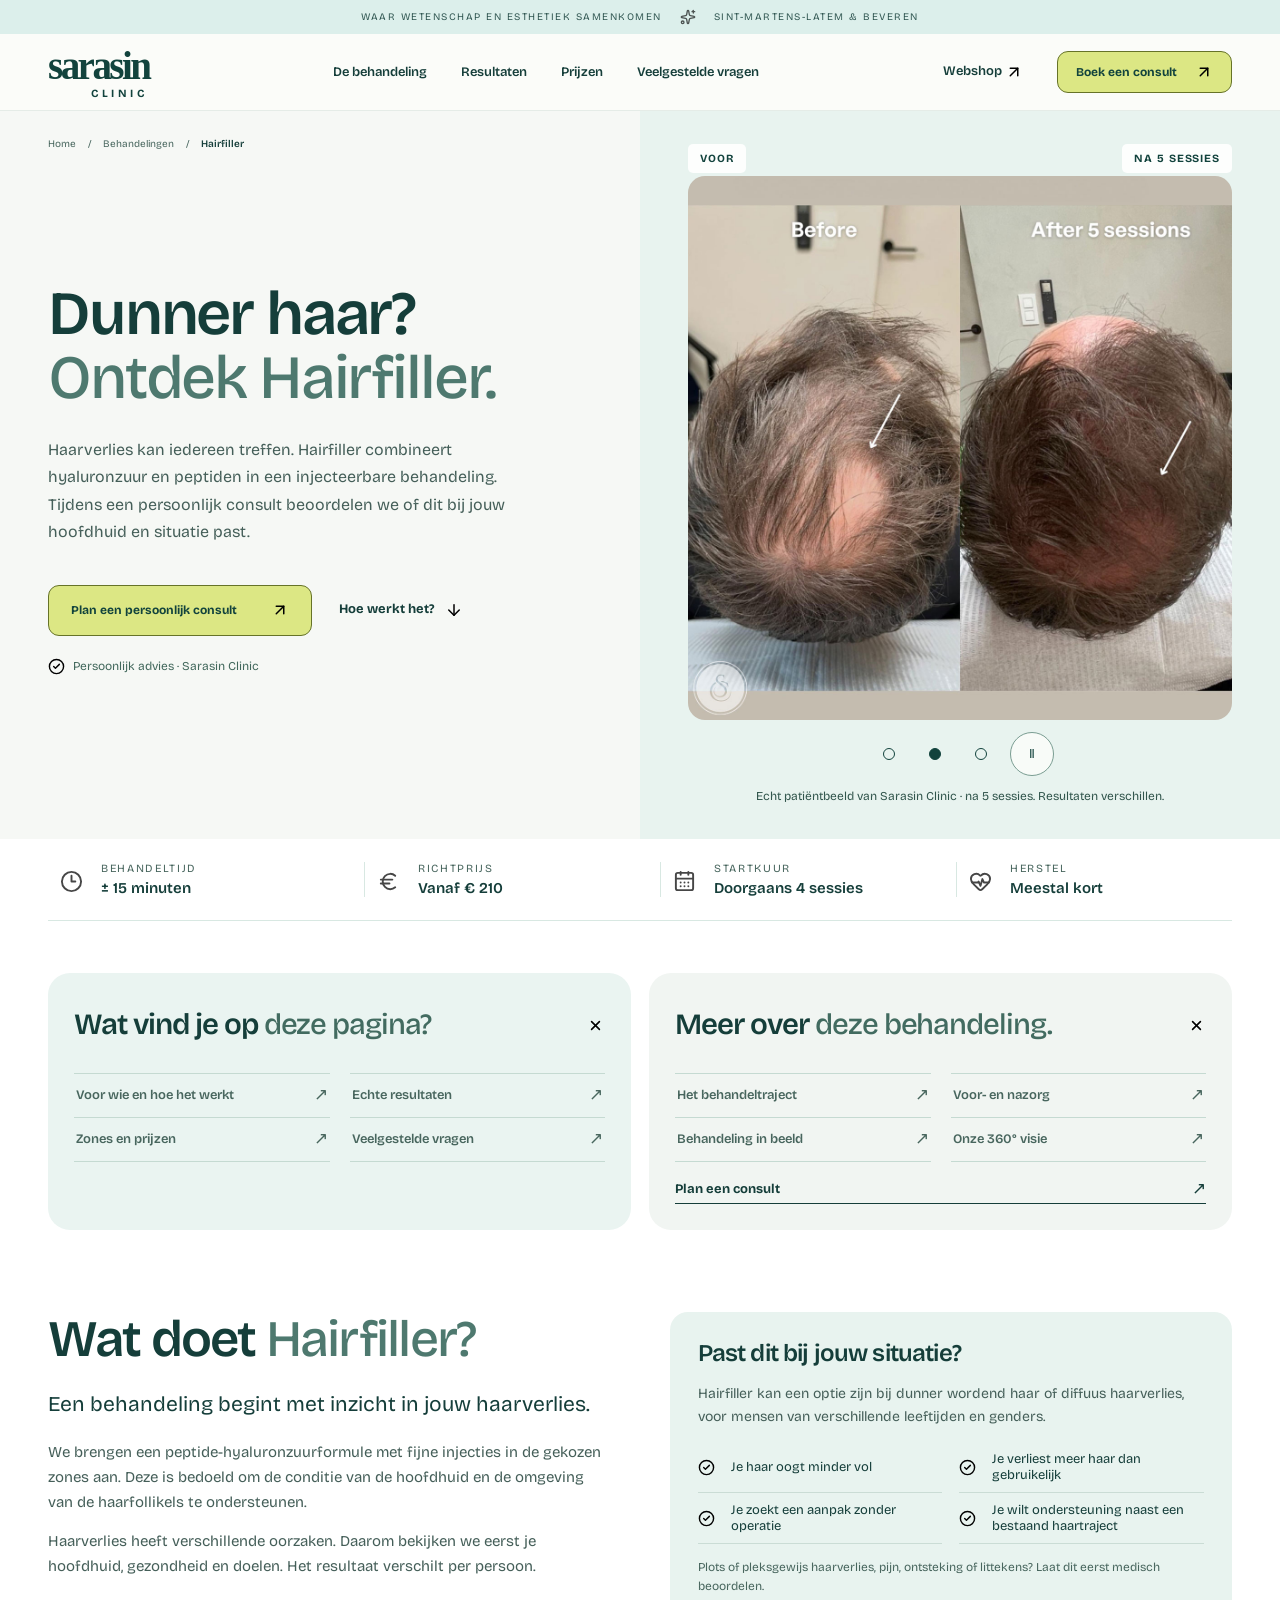
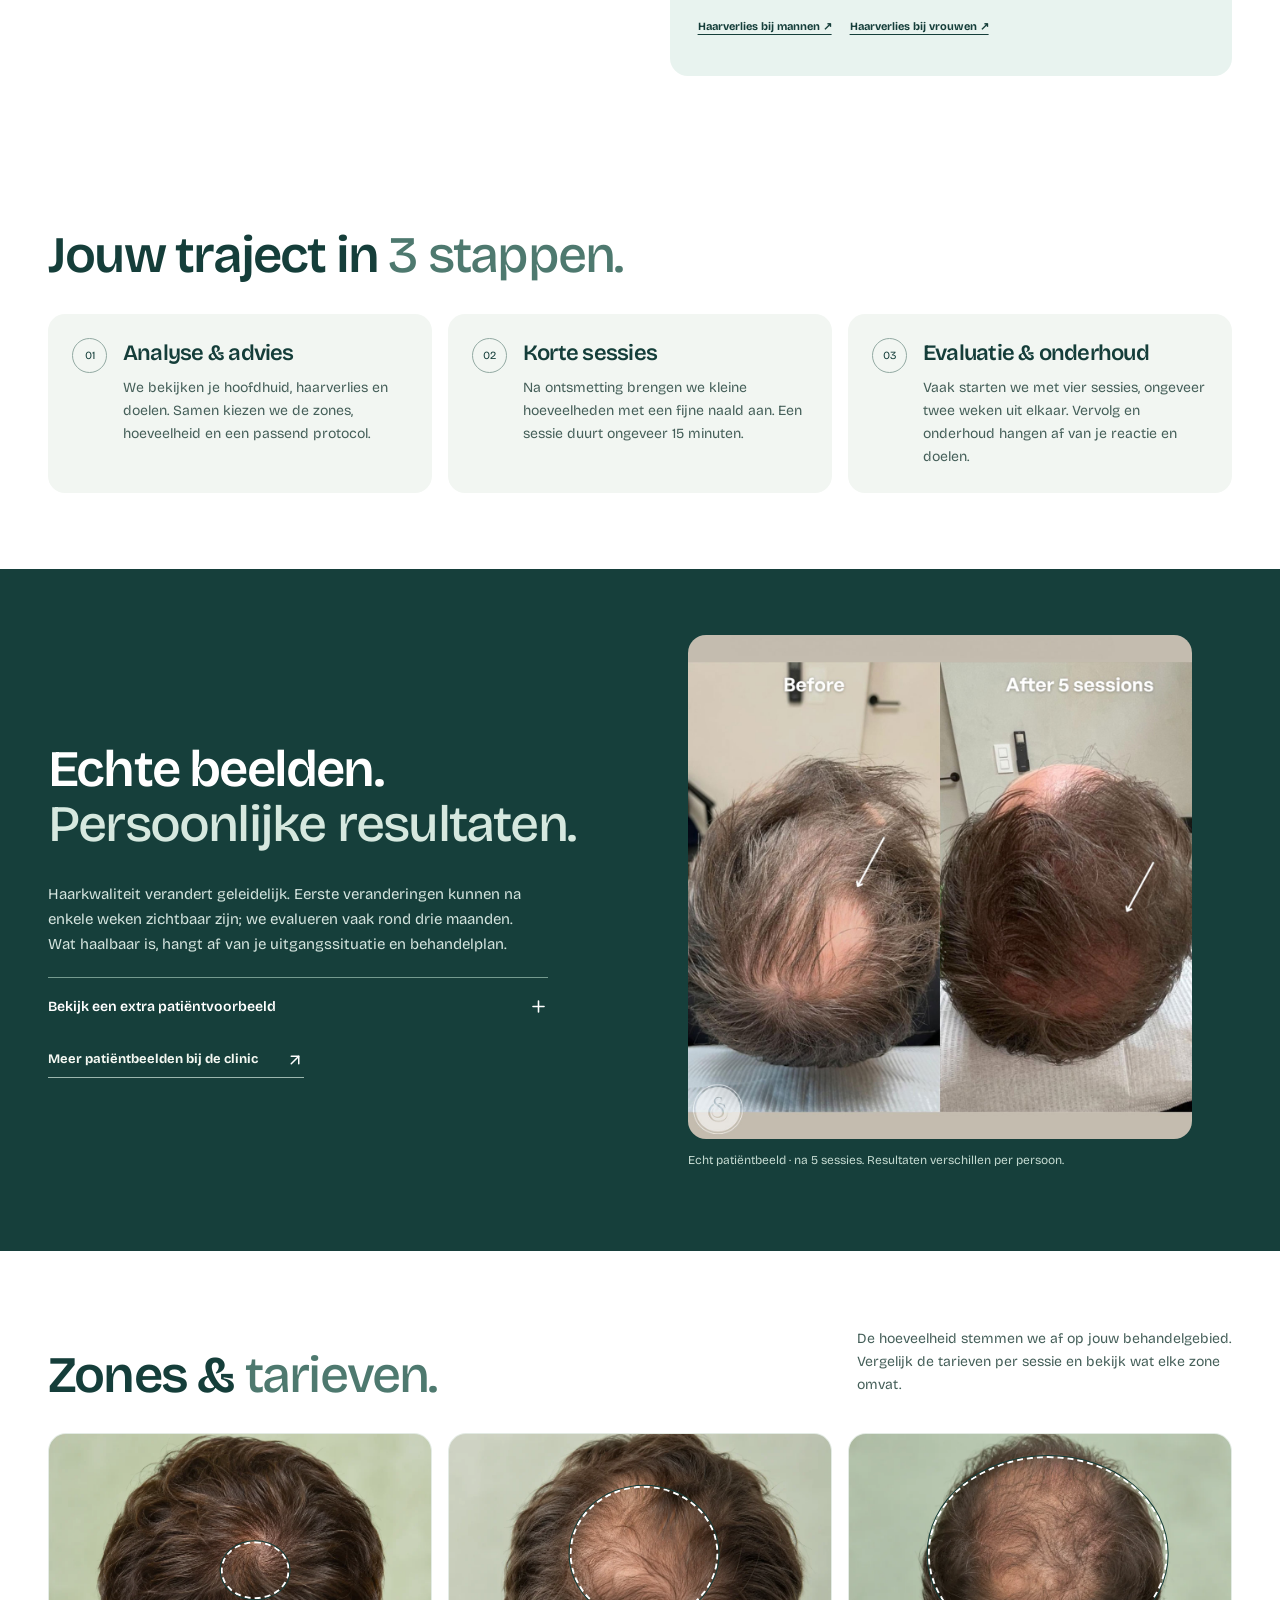
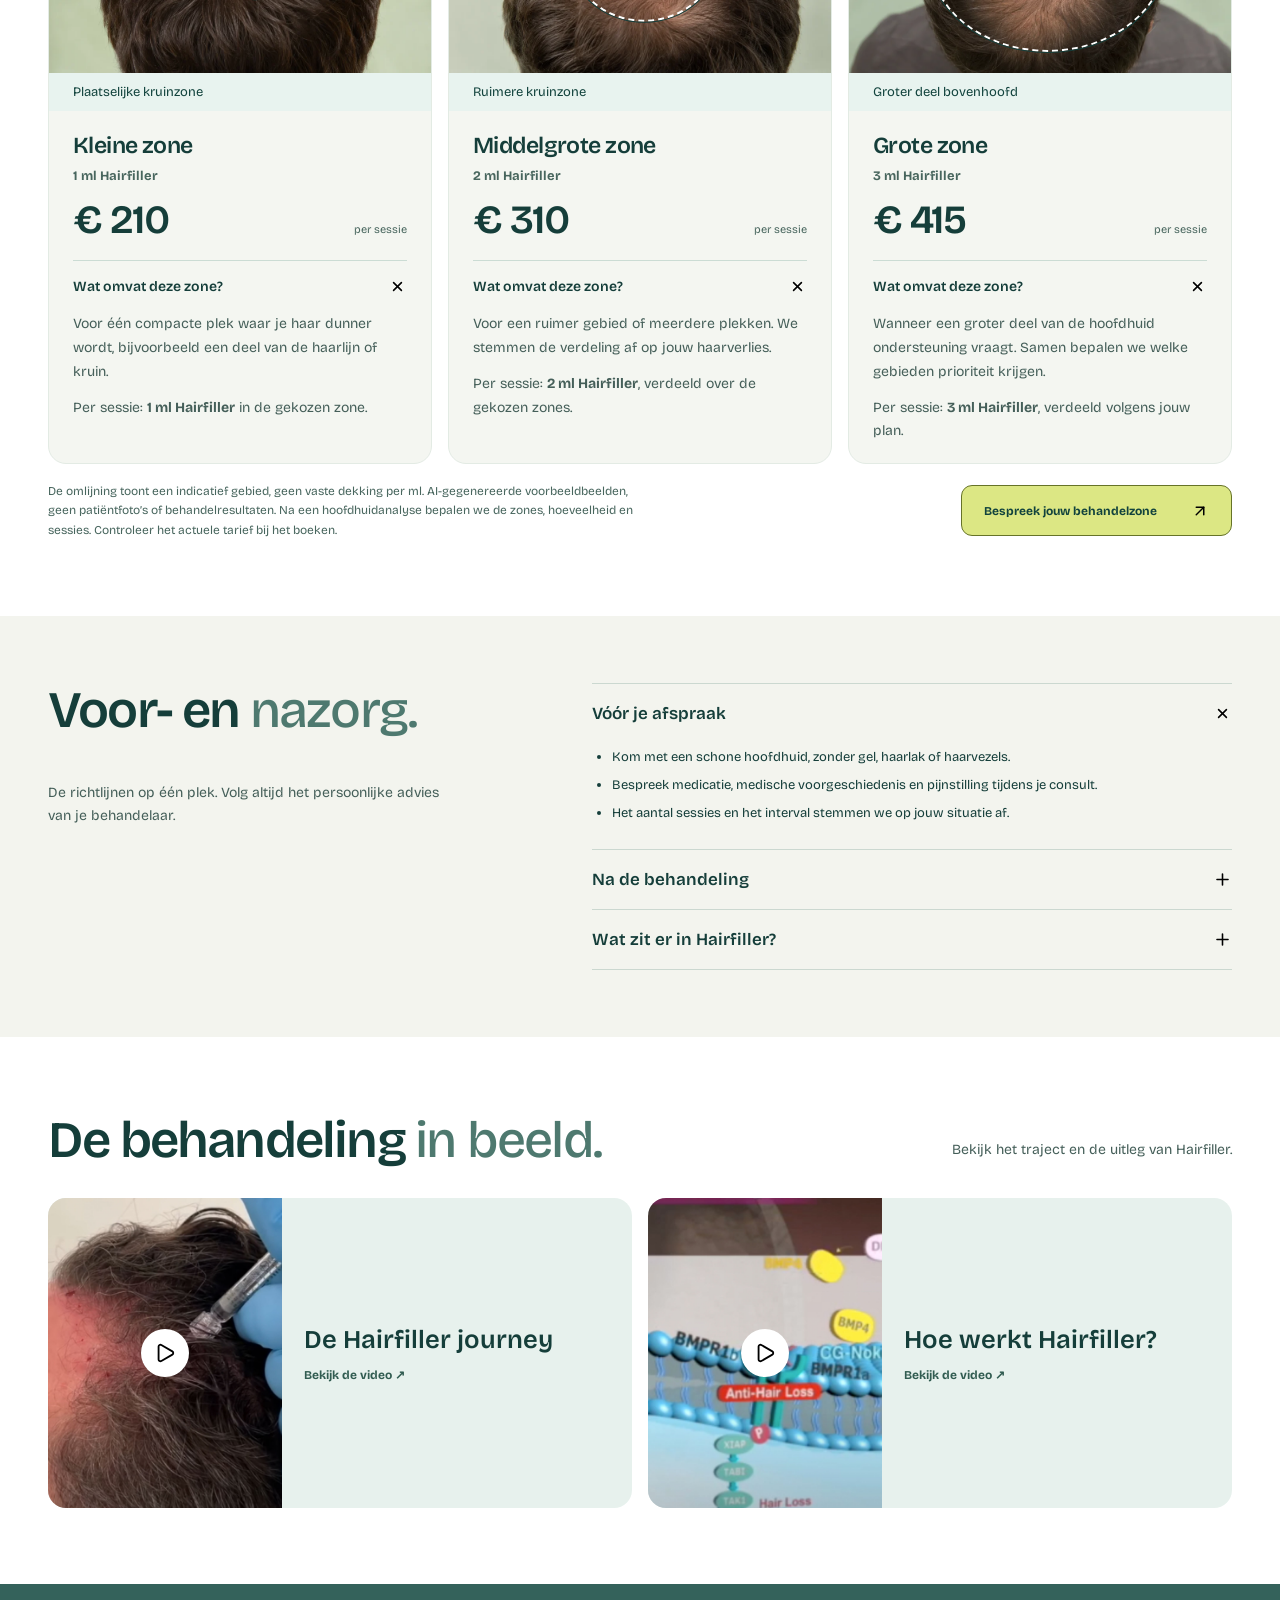
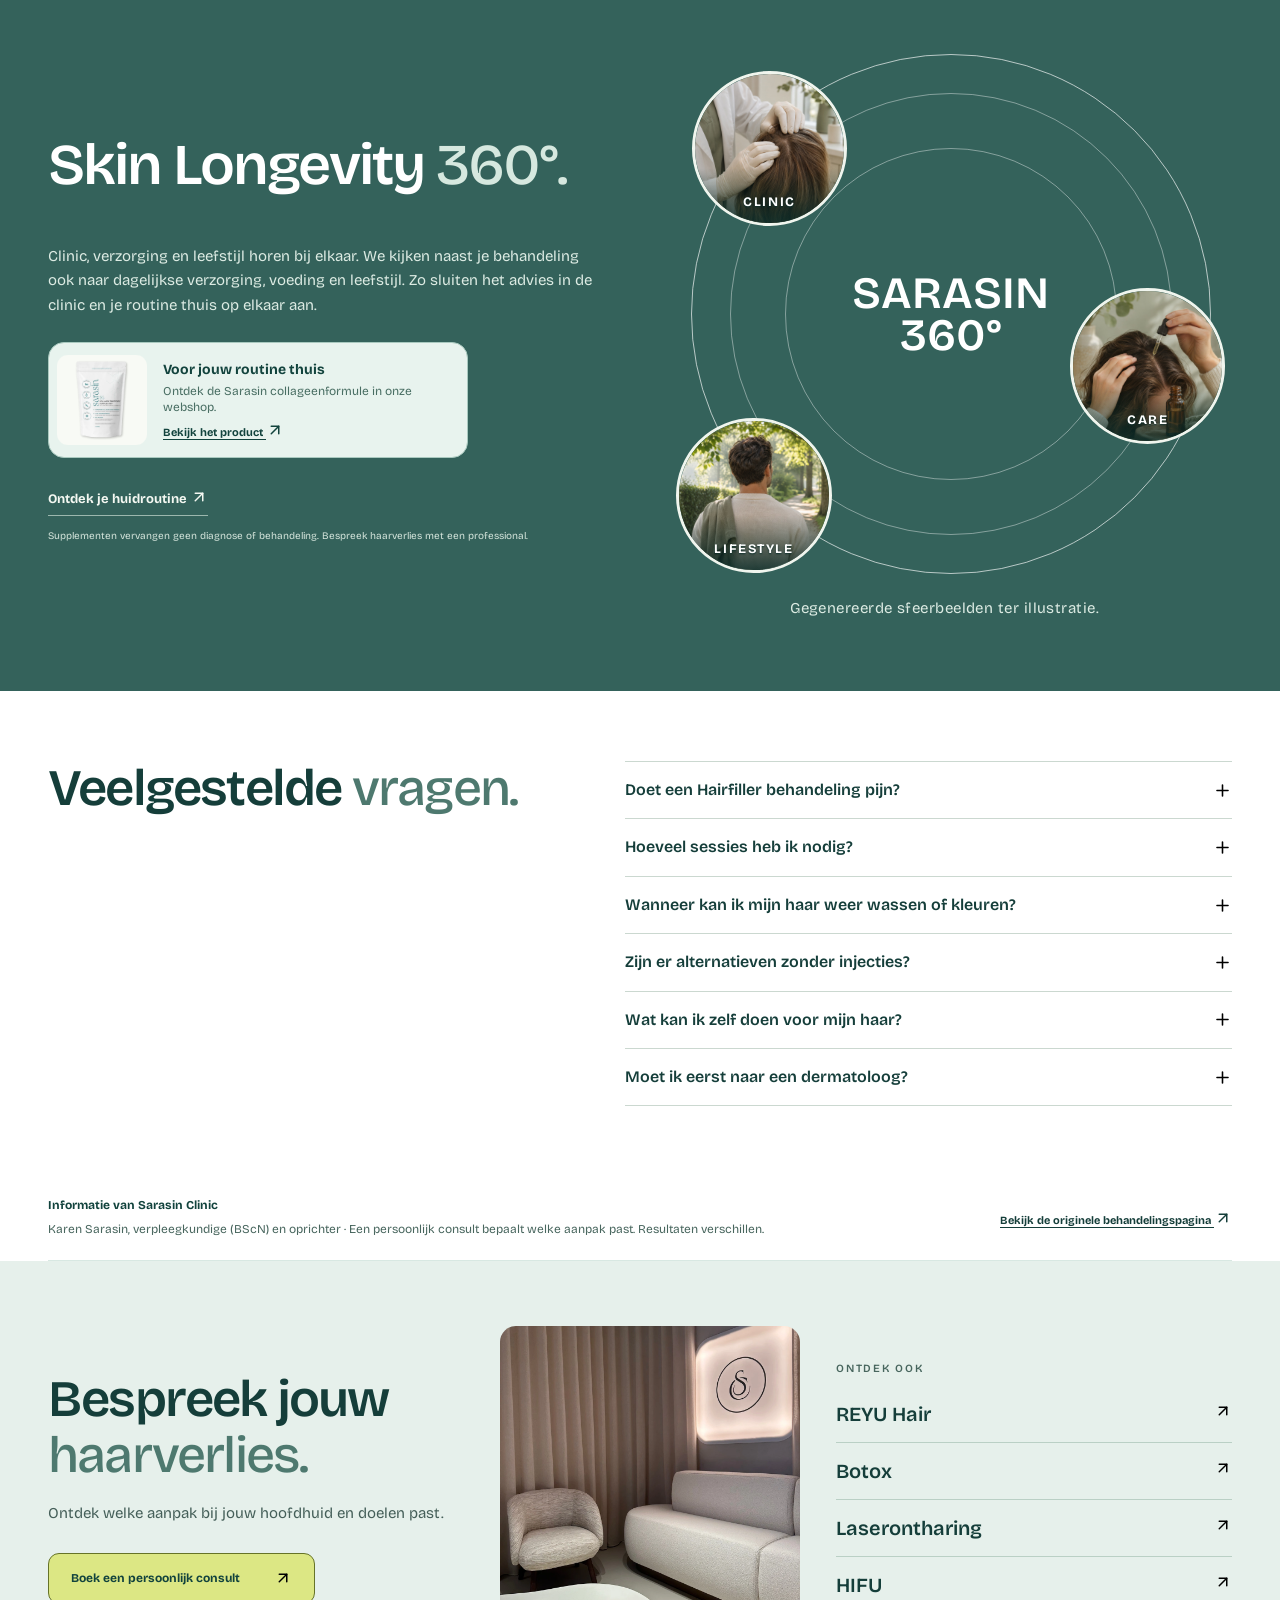
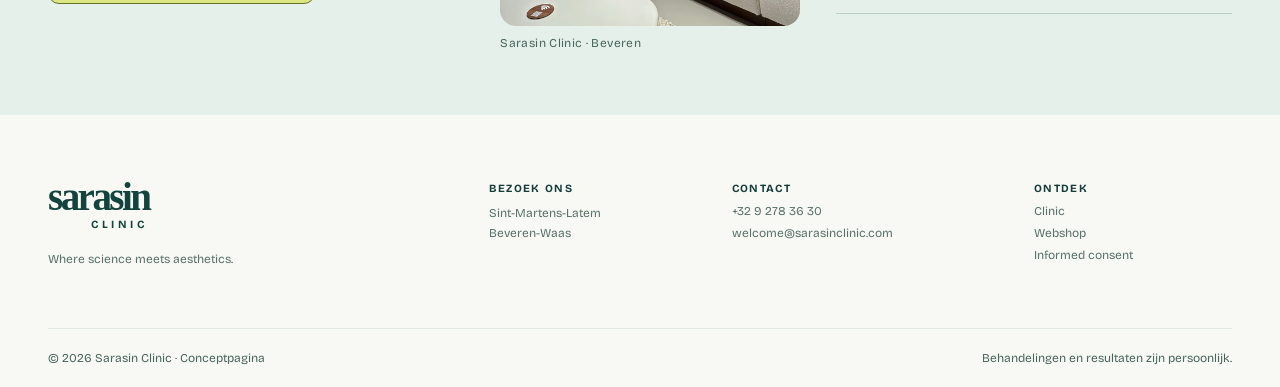
==== index.html @ afe6f901 "Refine consultation CTAs and clarify treatment zones from client feedback" ====
<!doctype html>
<html lang="nl-BE" data-design-revision="2026-11-06">
<head>
  <meta charset="utf-8">
  <meta name="viewport" content="width=device-width, initial-scale=1, viewport-fit=cover">
  <title>Hairfiller tegen haaruitval | Behandeling & prijzen | Sarasin Clinic</title>
  <meta name="description" content="Ontdek de Hairfiller behandeling bij Sarasin Clinic: voor wie, hoe de kuur verloopt, voor- en nazorg, resultaten en prijzen vanaf €210. Plan een persoonlijk consult.">
  <meta name="robots" content="noindex,follow">
  <meta name="theme-color" content="#e8f1ed">
  <link rel="canonical" href="https://sarasinclinic.com/behandelingen/hairfiller/">
  <link rel="preload" href="assets/fonts/BricolageGrotesque-Regular.woff2" as="font" type="font/woff2" crossorigin>
  <link rel="stylesheet" href="styles.css">
  <link rel="stylesheet" href="refined.css?v=20261106">
  <script defer src="script.js"></script>
  <script type="application/ld+json">{"@context":"https://schema.org","@type":"WebPage","name":"Hairfiller behandeling tegen haaruitval | Sarasin Clinic","description":"Informatie over de Hairfiller behandeling, het verloop, voor- en nazorg en prijzen bij Sarasin Clinic.","inLanguage":"nl-BE","about":{"@type":"MedicalProcedure","name":"Hairfiller behandeling"},"publisher":{"@type":"Organization","name":"Sarasin Clinic","url":"https://sarasinclinic.com/"}}</script>
  <script type="application/ld+json" id="page-structured-data">{"@context":"https://schema.org","@graph":[{"@type":"BreadcrumbList","itemListElement":[{"@type":"ListItem","position":1,"name":"Home","item":"https://sarasinclinic.com/"},{"@type":"ListItem","position":2,"name":"Hairfiller","item":"https://sarasinclinic.com/behandelingen/hairfiller/"}]},{"@type":"FAQPage","inLanguage":"nl-BE","mainEntity":[{"@type":"Question","name":"Doet een Hairfiller behandeling pijn?","acceptedAnswer":{"@type":"Answer","text":"De prikjes kunnen gevoelig zijn, maar worden meestal goed verdragen. De hoofdhuid kan daarna tijdelijk gevoelig of rood zijn."}},{"@type":"Question","name":"Hoeveel sessies heb ik nodig?","acceptedAnswer":{"@type":"Answer","text":"Een startkuur telt doorgaans vier sessies. Het interval en eventueel onderhoud stemmen we af op jouw situatie. Bekijk het behandeltraject."}},{"@type":"Question","name":"Wanneer kan ik mijn haar weer wassen of kleuren?","acceptedAnswer":{"@type":"Answer","text":"Wassen kan volgens de richtlijn na 24 uur, kleuren na 7 dagen. Bekijk alle nazorginstructies. Je persoonlijke instructies blijven leidend."}},{"@type":"Question","name":"Zijn er alternatieven zonder injecties?","acceptedAnswer":{"@type":"Answer","text":"REYU Hair is een naaldvrije optie. PRP en een haartransplantatie zijn andere trajecten die bij bepaalde vormen van haarverlies overwogen worden. Een consult helpt de mogelijkheden te vergelijken."}},{"@type":"Question","name":"Wat kan ik zelf doen voor mijn haar?","acceptedAnswer":{"@type":"Answer","text":"Milde verzorging, voldoende voeding, het vermijden van grote hitte en aandacht voor stress passen bij een bredere aanpak. Laat mogelijke tekorten of medische oorzaken beoordelen. Lees over onze 360° visie."}},{"@type":"Question","name":"Moet ik eerst naar een dermatoloog?","acceptedAnswer":{"@type":"Answer","text":"Een consult bij de clinic kan een eerste stap zijn. Bij plots, pleksgewijs haarverlies, ontsteking, pijn of littekens is medische beoordeling aangewezen."}}]}]}</script>
</head>
<body>
  <a class="skip-link" href="#main">Ga naar inhoud</a>
  <div class="announcement">Waar wetenschap en esthetiek samenkomen <span aria-hidden="true">✳</span> Sint-Martens-Latem & Beveren</div>
  <header class="site-header">
    <div class="header-inner wrap">
      <a class="wordmark" href="https://sarasinclinic.com/" aria-label="Sarasin Clinic, homepage">sarasin<span class="wordmark-small">clinic</span></a>
      <nav class="desktop-nav" aria-label="Hoofdnavigatie">
        <a href="#behandeling">De behandeling</a><a href="#resultaten">Resultaten</a><a href="#prijzen">Prijzen</a><a href="#vragen">Veelgestelde vragen</a>
      </nav>
      <div class="header-actions"><a class="header-shop" href="https://www.sarasin.shop/" target="_blank" rel="noopener">Webshop <span aria-hidden="true">↗</span></a><a class="button button-small" href="https://booking.sarasinclinic.com/appointment/locations">Boek een consult <span aria-hidden="true">↗</span></a></div>
      <button class="menu-toggle" aria-label="Open menu" aria-expanded="false" aria-controls="mobile-menu"><span></span><span></span></button>
    </div>
    <nav id="mobile-menu" class="mobile-nav" aria-label="Mobiele navigatie" hidden><a href="#behandeling">De behandeling</a><a href="#resultaten">Resultaten</a><a href="#prijzen">Prijzen</a><a href="#vragen">Veelgestelde vragen</a><a href="https://www.sarasin.shop/">Webshop ↗</a><a href="https://booking.sarasinclinic.com/appointment/locations">Boek een consult ↗</a></nav>
  </header>
  <button class="menu-backdrop" type="button" aria-label="Sluit menu" tabindex="-1" hidden></button>

  <main id="main">
    <section class="hero" aria-labelledby="hero-title">
      <div class="hero-copy wrap">
        <div class="breadcrumbs"><a href="https://sarasinclinic.com/">Home</a><span>/</span><span>Behandelingen</span><span>/</span><strong>Hairfiller</strong></div>
        <h1 id="hero-title">Dunner haar?<br><em>Ontdek Hairfiller.</em></h1>
        <p class="hero-lede">Haarverlies kan iedereen treffen. Hairfiller combineert hyaluronzuur en peptiden in een injecteerbare behandeling. Tijdens een persoonlijk consult beoordelen we of dit bij jouw hoofdhuid en situatie past.</p>
        <div class="hero-buttons"><a class="button" href="https://booking.sarasinclinic.com/appointment/locations">Plan een persoonlijk consult <span aria-hidden="true">↗</span></a><a class="text-link" href="#behandeling">Hoe werkt het? <span aria-hidden="true">↓</span></a></div>
        <a class="hero-source" href="#over-info"><img src="assets/icons/circle-check.svg" alt="">Persoonlijk advies · Sarasin Clinic</a>
      </div>
      <figure class="hero-image" aria-roledescription="carrousel" aria-label="Voor- en nafoto's van Hairfiller behandelingen">
        <div class="hero-result-frame"><img class="hero-result" src="assets/real-result.jpg" width="1200" height="1200" alt="Voor en na Hairfiller bij een persoon met dunner wordend haar; twee opnamen van de hoofdhuid naast elkaar" fetchpriority="high"><div class="comparison-tags" aria-hidden="true"><span>Voor</span><span class="comparison-after">Na 3 sessies</span></div></div>
        <div class="hero-carousel-controls" aria-label="Kies een resultaat"><button class="hero-carousel-dot is-active" type="button" aria-label="Toon resultaat 1 van 3" aria-current="true"></button><button class="hero-carousel-dot" type="button" aria-label="Toon resultaat 2 van 3"></button><button class="hero-carousel-dot" type="button" aria-label="Toon resultaat 3 van 3"></button><button class="hero-carousel-pause" type="button" aria-label="Pauzeer de diavoorstelling" aria-pressed="false">Ⅱ</button></div>
        <figcaption class="image-label">Echt resultaat van Sarasin Clinic · na 4 maanden. Resultaten verschillen.</figcaption>
      </figure>
    </section>

    <section class="quick-facts wrap" aria-label="Hairfiller in het kort">
      <div><img class="fact-icon" src="assets/icons/clock-3.svg" alt=""><small>BEHANDELTIJD</small><strong>± 15 minuten</strong></div>
      <div><img class="fact-icon" src="assets/icons/euro.svg" alt=""><small>RICHTPRIJS</small><strong>Vanaf € 210</strong></div>
      <div><img class="fact-icon" src="assets/icons/calendar-days.svg" alt=""><small>STARTKUUR</small><strong>Doorgaans 4 sessies</strong></div>
      <div><img class="fact-icon" src="assets/icons/heart-pulse.svg" alt=""><small>HERSTEL</small><strong>Meestal kort</strong></div>
    </section>

    <section class="page-guides wrap" aria-label="Verken deze behandeling">
      <details class="guide-card guide-primary" data-mobile-disclosure open>
        <summary><h2>Wat vind je op <em>deze pagina?</em></h2><span aria-hidden="true">+</span></summary>
        <nav aria-label="Onderwerpen op deze pagina"><a href="#behandeling">Voor wie en hoe het werkt <span aria-hidden="true">↗</span></a><a href="#resultaten">Echte resultaten <span aria-hidden="true">↗</span></a><a href="#prijzen">Zones en prijzen <span aria-hidden="true">↗</span></a><a href="#vragen">Veelgestelde vragen <span aria-hidden="true">↗</span></a></nav>
      </details>
      <details class="guide-card guide-secondary" data-mobile-disclosure open>
        <summary><h2>Meer over <em>deze behandeling.</em></h2><span aria-hidden="true">+</span></summary>
        <nav aria-label="Meer over Hairfiller"><a href="#werkwijze">Het behandeltraject <span aria-hidden="true">↗</span></a><a href="#nazorg">Voor- en nazorg <span aria-hidden="true">↗</span></a><a href="#in-beeld">Behandeling in beeld <span aria-hidden="true">↗</span></a><a href="#longevity">Onze 360° visie <span aria-hidden="true">↗</span></a></nav>
        <a class="guide-cta" href="https://booking.sarasinclinic.com/appointment/locations">Plan een consult <span aria-hidden="true">↗</span></a>
      </details>
    </section>

    <section class="treatment-overview section-space wrap" id="behandeling" aria-labelledby="treatment-title">
      <div class="treatment-explainer">
        <h2 id="treatment-title">Wat doet <em>Hairfiller?</em></h2>
        <p class="lead">Een behandeling begint met inzicht in jouw haarverlies.</p>
        <p>We brengen een peptide-hyaluronzuurformule met fijne injecties in de gekozen zones aan. Deze is bedoeld om de conditie van de hoofdhuid en de omgeving van de haarfollikels te ondersteunen.</p>
        <p>Haarverlies heeft verschillende oorzaken. Daarom bekijken we eerst je hoofdhuid, gezondheid en doelen. Het resultaat verschilt per persoon.</p>
      </div>
      <div class="suitability">
        <h3>Past dit bij jouw situatie?</h3>
        <p>Hairfiller kan een optie zijn bij dunner wordend haar of diffuus haarverlies, voor mensen van verschillende leeftijden en genders.</p>
        <ul class="check-list"><li>Je haar oogt minder vol</li><li>Je verliest meer haar dan gebruikelijk</li><li>Je zoekt een aanpak zonder operatie</li><li>Je wilt ondersteuning naast een bestaand haartraject</li></ul>
        <p class="small-note">Plots of pleksgewijs haarverlies, pijn, ontsteking of littekens? Laat dit eerst medisch beoordelen.</p>
        <div class="audience-links"><a href="https://sarasinclinic.com/behandelingen/hairfiller/mannen/">Haarverlies bij mannen ↗</a><a href="https://sarasinclinic.com/behandelingen/hairfiller/vrouw/">Haarverlies bij vrouwen ↗</a></div>
      </div>
    </section>

    <section class="journey section-space wrap" id="werkwijze">
      <div class="section-top"><h2>Jouw traject in <em>3 stappen.</em></h2></div>
      <div class="steps">
        <article><span>01</span><div><h3>Analyse & advies</h3><p>We bekijken je hoofdhuid, haarverlies en doelen. Samen kiezen we de zones, hoeveelheid en een passend protocol.</p></div></article>
        <article><span>02</span><div><h3>Korte sessies</h3><p>Na ontsmetting brengen we kleine hoeveelheden met een fijne naald aan. Een sessie duurt ongeveer 15 minuten.</p></div></article>
        <article><span>03</span><div><h3>Evaluatie & onderhoud</h3><p>Vaak starten we met vier sessies, ongeveer twee weken uit elkaar. Vervolg en onderhoud hangen af van je reactie en doelen.</p></div></article>
      </div>
    </section>

    <section class="result-section" id="resultaten">
      <div class="result-grid wrap">
        <div class="result-copy">
          <h2>Echte beelden.<br><em>Persoonlijke resultaten.</em></h2>
          <p>Haarkwaliteit verandert geleidelijk. Eerste veranderingen kunnen na enkele weken zichtbaar zijn; we evalueren vaak rond drie maanden. Wat haalbaar is, hangt af van je uitgangssituatie en behandelplan.</p>
          <details class="extra-results"><summary>Bekijk een extra patiëntvoorbeeld <span aria-hidden="true">+</span></summary><figure><img src="assets/result-woman.jpg" width="1200" height="1200" alt="Twee beelden van de hoofdhuid van een patiënt, voor en na een Hairfiller traject" loading="lazy"><figcaption>Echt patiëntbeeld van Sarasin Clinic. Resultaten verschillen per persoon.</figcaption></figure></details>
          <a class="light-link" href="https://sarasinclinic.com/behandelingen/hairfiller/" target="_blank" rel="noopener">Meer patiëntbeelden bij de clinic <span aria-hidden="true">↗</span></a>
        </div>
        <figure class="result-image"><img src="assets/result-man-5.jpg" width="1200" height="1200" alt="Voor- en nafoto van een Sarasin Clinic patiënt na vijf Hairfiller sessies" loading="lazy"><figcaption>Echt patiëntbeeld · na 5 sessies. Resultaten verschillen per persoon.</figcaption></figure>
      </div>
    </section>

    <section class="price-section section-space wrap" id="prijzen">
      <div class="section-top"><h2>Zones & <em>tarieven.</em></h2><p>De hoeveelheid stemmen we af op jouw behandelgebied. Vergelijk de tarieven per sessie en bekijk wat elke zone omvat.</p></div>
      <div class="price-grid">
        <article class="price-card">
          <div class="price-overview"><figure class="zone-visual zone-small"><div class="zone-photo"><img class="price-illustration" src="assets/zone-small-photo.webp" width="960" height="601" alt="AI-voorbeeld met een indicatieve markering rond een plaatselijke plek bij de kruin" loading="lazy"><span class="zone-marker" aria-hidden="true"></span></div><figcaption>Plaatselijke kruinzone</figcaption></figure><div class="price-card-heading"><h3>Kleine zone</h3><span class="price-kicker">1 ml Hairfiller</span><div class="price-amount"><strong>€ 210</strong><span>per sessie</span></div></div></div>
          <details class="zone-details" data-mobile-disclosure open><summary>Wat omvat deze zone? <span aria-hidden="true">+</span></summary><div><p>Voor één compacte plek waar je haar dunner wordt, bijvoorbeeld een deel van de haarlijn of kruin.</p><p>Per sessie: <b>1 ml Hairfiller</b> in de gekozen zone.</p></div></details>
        </article>
        <article class="price-card">
          <div class="price-overview"><figure class="zone-visual zone-medium"><div class="zone-photo"><img class="price-illustration" src="assets/zone-medium-photo.webp" width="960" height="601" alt="AI-voorbeeld met een indicatieve markering rond een ruimer gebied bij de kruin" loading="lazy"><span class="zone-marker" aria-hidden="true"></span></div><figcaption>Ruimere kruinzone</figcaption></figure><div class="price-card-heading"><h3>Middelgrote zone</h3><span class="price-kicker">2 ml Hairfiller</span><div class="price-amount"><strong>€ 310</strong><span>per sessie</span></div></div></div>
          <details class="zone-details" data-mobile-disclosure open><summary>Wat omvat deze zone? <span aria-hidden="true">+</span></summary><div><p>Voor een ruimer gebied of meerdere plekken. We stemmen de verdeling af op jouw haarverlies.</p><p>Per sessie: <b>2 ml Hairfiller</b>, verdeeld over de gekozen zones.</p></div></details>
        </article>
        <article class="price-card">
          <div class="price-overview"><figure class="zone-visual zone-large"><div class="zone-photo"><img class="price-illustration" src="assets/zone-large-photo.webp" width="960" height="601" alt="AI-voorbeeld met een indicatieve markering over een groter deel van het bovenhoofd" loading="lazy"><span class="zone-marker" aria-hidden="true"></span></div><figcaption>Groter deel bovenhoofd</figcaption></figure><div class="price-card-heading"><h3>Grote zone</h3><span class="price-kicker">3 ml Hairfiller</span><div class="price-amount"><strong>€ 415</strong><span>per sessie</span></div></div></div>
          <details class="zone-details" data-mobile-disclosure open><summary>Wat omvat deze zone? <span aria-hidden="true">+</span></summary><div><p>Wanneer een groter deel van de hoofdhuid ondersteuning vraagt. Samen bepalen we welke gebieden prioriteit krijgen.</p><p>Per sessie: <b>3 ml Hairfiller</b>, verdeeld volgens jouw plan.</p></div></details>
        </article>
      </div>
      <div class="price-followup"><p class="price-note">De omlijning toont een indicatief gebied, geen vaste dekking per ml. AI-gegenereerde voorbeeldbeelden, geen patiëntfoto’s of behandelresultaten. Na een hoofdhuidanalyse bepalen we de zones, hoeveelheid en sessies. Controleer het actuele tarief bij het boeken.</p><a class="button button-outline" href="https://booking.sarasinclinic.com/appointment/locations">Bespreek jouw behandelzone <span aria-hidden="true">↗</span></a></div>
    </section>

    <section class="care-section" id="nazorg">
      <div class="wrap care-grid">
        <div><h2>Voor- en <em>nazorg.</em></h2><p>De richtlijnen op één plek. Volg altijd het persoonlijke advies van je behandelaar.</p></div>
        <div class="care-accordions">
          <details data-mobile-disclosure open><summary>Vóór je afspraak <span aria-hidden="true">+</span></summary><ul><li>Kom met een schone hoofdhuid, zonder gel, haarlak of haarvezels.</li><li>Bespreek medicatie, medische voorgeschiedenis en pijnstilling tijdens je consult.</li><li>Het aantal sessies en het interval stemmen we op jouw situatie af.</li></ul></details>
          <details><summary>Na de behandeling <span aria-hidden="true">+</span></summary><ul><li>Wacht 24 uur met je haar wassen en stylingproducten, en 7 dagen met kleuren.</li><li>Vermijd de eerste 48 uur intensief sporten of sterk zweten.</li><li>Vermijd direct daarna warmte, sauna, zonnebank en wrijven of krabben aan de hoofdhuid.</li><li>Tijdelijke roodheid of gevoeligheid is mogelijk. Volg je persoonlijke nazorginstructies.</li></ul></details>
          <details><summary>Wat zit er in Hairfiller? <span aria-hidden="true">+</span></summary><p>Hyaluronzuur met zeven peptiden: Decapeptide-10, -18 en -28, Octapeptide-11 en -2, en Oligopeptide-54 en -71. De precieze werking en geschiktheid bespreken we tijdens het consult.</p></details>
        </div>
      </div>
    </section>

    <section class="video-section section-space wrap" id="in-beeld">
      <div class="section-top"><h2>De behandeling <em>in beeld.</em></h2><p>Bekijk het traject en de uitleg van Hairfiller.</p></div>
      <div class="video-grid">
        <button class="video-card" data-video="UyxnG7xZq3I" aria-label="Speel video: de Hairfiller journey"><img src="assets/video-journey.jpg" width="1080" height="1920" alt="Videobeeld over het Hairfiller traject" loading="lazy"><span class="play" aria-hidden="true">▶</span><span class="video-card-title">De Hairfiller journey <small>Bekijk de video ↗</small></span></button>
        <button class="video-card" data-video="OeLGZdJCpUE" aria-label="Speel video: hoe werkt Hairfiller"><img src="assets/video-explainer.jpg" width="1080" height="1920" alt="Videobeeld met uitleg over Hairfiller" loading="lazy"><span class="play" aria-hidden="true">▶</span><span class="video-card-title">Hoe werkt Hairfiller? <small>Bekijk de video ↗</small></span></button>
      </div>
    </section>

    <section class="longevity-section" id="longevity">
      <div class="wrap longevity-grid">
        <div><h2>Skin Longevity <em>360°.</em></h2><p>Clinic, verzorging en leefstijl horen bij elkaar. We kijken naast je behandeling ook naar dagelijkse verzorging, voeding en leefstijl. Zo sluiten het advies in de clinic en je routine thuis op elkaar aan.</p>
          <a class="product-bridge" href="https://www.sarasin.shop/products/collageen" target="_blank" rel="noopener"><img src="assets/collagen-product.webp" width="360" height="450" alt="Sarasin Collagen Tripeptide Complex verpakking" loading="lazy"><span><strong>Voor jouw routine thuis</strong><small>Ontdek de Sarasin collageenformule in onze webshop.</small><b>Bekijk het product <svg class="link-arrow lucide lucide-arrow-up-right" aria-hidden="true" focusable="false" xmlns="http://www.w3.org/2000/svg" width="18" height="18" viewBox="0 0 24 24" fill="none" stroke="currentColor" stroke-width="2" stroke-linecap="round" stroke-linejoin="round"><path d="M7 7h10v10"/><path d="M7 17 17 7"/></svg></b></span></a>
          <div class="bridge-actions"><a class="light-link" href="https://www.sarasin.shop/pages/sarasin-skin-quiz" target="_blank" rel="noopener">Ontdek je huidroutine <svg class="link-arrow lucide lucide-arrow-up-right" aria-hidden="true" focusable="false" xmlns="http://www.w3.org/2000/svg" width="18" height="18" viewBox="0 0 24 24" fill="none" stroke="currentColor" stroke-width="2" stroke-linecap="round" stroke-linejoin="round"><path d="M7 7h10v10"/><path d="M7 17 17 7"/></svg></a></div><small>Supplementen vervangen geen diagnose of behandeling. Bespreek haarverlies met een professional.</small>
        </div>
        <div class="orbit-visual"><div class="orbit" role="img" aria-label="De Sarasin 360 graden visie verbindt clinic, care en lifestyle"><span class="orbit-center">SARASIN<br> 360°</span><span class="orbit-item orbit-one"><img src="assets/vision-clinic.jpg" alt="" loading="lazy"><span>CLINIC</span></span><span class="orbit-item orbit-two"><img src="assets/vision-care.jpg" alt="" loading="lazy"><span>CARE</span></span><span class="orbit-item orbit-three"><img src="assets/vision-lifestyle.jpg" alt="" loading="lazy"><span>LIFESTYLE</span></span></div><p class="orbit-note">Gegenereerde sfeerbeelden ter illustratie.</p></div>
      </div>
    </section>

    <section class="faq section-space wrap" id="vragen">
      <div class="faq-grid">
        <div class="faq-aside"><h2>Veelgestelde <em>vragen.</em></h2>
        </div>
        <div class="faq-content">
          <div class="faq-list">
            <details><summary>Doet een Hairfiller behandeling pijn? <span aria-hidden="true">+</span></summary><p>De prikjes kunnen gevoelig zijn, maar worden meestal goed verdragen. De hoofdhuid kan daarna tijdelijk gevoelig of rood zijn.</p></details>
            <details><summary>Hoeveel sessies heb ik nodig? <span aria-hidden="true">+</span></summary><p>Een startkuur telt doorgaans vier sessies. Het interval en eventueel onderhoud stemmen we af op jouw situatie. <a href="#werkwijze">Bekijk het behandeltraject.</a></p></details>
            <details><summary>Wanneer kan ik mijn haar weer wassen of kleuren? <span aria-hidden="true">+</span></summary><p>Wassen kan volgens de richtlijn na 24 uur, kleuren na 7 dagen. <a href="#nazorg">Bekijk alle nazorginstructies.</a> Je persoonlijke instructies blijven leidend.</p></details>
            <details><summary>Zijn er alternatieven zonder injecties? <span aria-hidden="true">+</span></summary><p><a href="https://sarasinclinic.com/behandelingen/reyu-hair/">REYU Hair</a> is een naaldvrije optie. PRP en een haartransplantatie zijn andere trajecten die bij bepaalde vormen van haarverlies overwogen worden. Een consult helpt de mogelijkheden te vergelijken.</p></details>
            <details><summary>Wat kan ik zelf doen voor mijn haar? <span aria-hidden="true">+</span></summary><p>Milde verzorging, voldoende voeding, het vermijden van grote hitte en aandacht voor stress passen bij een bredere aanpak. Laat mogelijke tekorten of medische oorzaken beoordelen. <a href="#longevity">Lees over onze 360° visie.</a></p></details>
            <details><summary>Moet ik eerst naar een dermatoloog? <span aria-hidden="true">+</span></summary><p>Een consult bij de clinic kan een eerste stap zijn. Bij plots, pleksgewijs haarverlies, ontsteking, pijn of littekens is medische beoordeling aangewezen.</p></details>
          </div>
        </div>
      </div>
    </section>

    <section class="trust-bar wrap" id="over-info" aria-label="Over deze informatie"><p><strong>Informatie van Sarasin Clinic</strong><span>Karen Sarasin, verpleegkundige (BScN) en oprichter · Een persoonlijk consult bepaalt welke aanpak past. Resultaten verschillen.</span></p><a href="https://sarasinclinic.com/behandelingen/hairfiller/">Bekijk de originele behandelingspagina <svg class="link-arrow lucide lucide-arrow-up-right" aria-hidden="true" focusable="false" xmlns="http://www.w3.org/2000/svg" width="18" height="18" viewBox="0 0 24 24" fill="none" stroke="currentColor" stroke-width="2" stroke-linecap="round" stroke-linejoin="round"><path d="M7 7h10v10"/><path d="M7 17 17 7"/></svg></a></section>
    <section class="next-section"><div class="wrap next-grid"><div class="next-copy"><h2>Bespreek jouw <em>haarverlies.</em></h2><p>Ontdek welke aanpak bij jouw hoofdhuid en doelen past.</p><a class="button" href="https://booking.sarasinclinic.com/appointment/locations">Boek een persoonlijk consult <span aria-hidden="true">↗</span></a></div><figure class="next-photo"><img src="assets/next-clinic.webp" width="1080" height="1080" alt="De rustige ontvangstruimte van Sarasin Clinic in Beveren" loading="lazy"><figcaption>Sarasin Clinic · Beveren</figcaption></figure><div class="related"><h3>Ontdek ook</h3><a href="https://sarasinclinic.com/behandelingen/reyu-hair/">REYU Hair <span aria-hidden="true">↗</span></a><a href="https://sarasinclinic.com/behandelingen/spierontspanners/">Botox <span aria-hidden="true">↗</span></a><a href="https://sarasinclinic.com/behandelingen/laserontharing/">Laserontharing <span aria-hidden="true">↗</span></a><a href="https://sarasinclinic.com/behandelingen/hifu/">HIFU <span aria-hidden="true">↗</span></a></div></div></section>
  </main>
  <footer class="site-footer"><div class="wrap footer-grid"><div><a class="wordmark" href="https://sarasinclinic.com/">sarasin<span class="wordmark-small">clinic</span></a><p>Where science meets aesthetics.</p></div><div><strong>Bezoek ons</strong><p>Sint-Martens-Latem<br>Beveren-Waas</p></div><div><strong>Contact</strong><a href="tel:+3292783630">+32 9 278 36 30</a><a href="mailto:welcome@sarasinclinic.com">welcome@sarasinclinic.com</a></div><div><strong>Ontdek</strong><a href="https://sarasinclinic.com/">Clinic</a><a href="https://www.sarasin.shop/">Webshop</a><a href="https://sarasinclinic.com/informed-consent/">Informed consent</a></div></div><div class="wrap footer-bottom"><span>© 2026 Sarasin Clinic · Conceptpagina</span><span>Behandelingen en resultaten zijn persoonlijk.</span></div></footer>
  <dialog id="video-dialog" aria-label="Video afspelen"><button class="dialog-close" aria-label="Sluit video">×</button><div class="video-frame"></div></dialog>
</body>
</html>
---- styles.css ----
:root{--ink:#143b38;--deep:#123f3b;--mint:#e7f1ed;--pale:#f5f7f3;--cream:#f8f5ef;--sage:#a7bdb7;--gold:#ddb575;--line:#d9e1da;--body:#3c5250;--max:1380px}*{box-sizing:border-box}html{scroll-behavior:smooth}body{margin:0;color:var(--ink);background:#fff;font-family:'DM Sans',Arial,sans-serif;-webkit-font-smoothing:antialiased}img{max-width:100%;display:block}a{color:inherit;text-decoration:none}button{font:inherit}h1,h2,h3,p,figure{margin-top:0}h1,h2{font-weight:400;letter-spacing:-.055em;line-height:1.08}h1 em,h2 em{font-family:'DM Serif Display',Georgia,serif;font-weight:400;letter-spacing:-.035em}p{line-height:1.65;color:var(--body)}.wrap{width:min(calc(100% - 120px),var(--max));margin-inline:auto}.section-space{padding-block:112px}.eyebrow{font-size:11px;font-weight:700;letter-spacing:.2em;color:#69847d;margin-bottom:22px}.eyebrow-light{color:#b4d0c7}.skip-link{position:absolute;z-index:50;top:-60px;left:24px;padding:10px 18px;background:#fff}.skip-link:focus{top:12px}.announcement{height:34px;display:flex;justify-content:center;align-items:center;gap:18px;background:#dcefeb;color:#325853;font-size:10px;letter-spacing:.15em;text-transform:uppercase}.announcement span{font-size:17px}.site-header{position:sticky;top:0;z-index:30;background:rgba(248,250,247,.96);backdrop-filter:blur(15px);border-bottom:1px solid #e5ece7}.header-inner{height:82px;display:flex;align-items:center;justify-content:space-between;gap:28px}.wordmark{display:inline-flex;align-items:flex-end;gap:7px;font-family:'DM Serif Display',Georgia,serif;font-size:39px;line-height:1;letter-spacing:-.065em;color:var(--deep)}.wordmark-small{font-family:'DM Sans',Arial,sans-serif;font-size:9px;font-weight:700;letter-spacing:.28em;text-transform:uppercase;writing-mode:vertical-rl;transform:rotate(180deg);margin-bottom:2px}.desktop-nav,.header-actions{display:flex;align-items:center;gap:34px}.desktop-nav a,.header-shop{font-size:12px;font-weight:600}.desktop-nav a:hover,.header-shop:hover,.text-link:hover,.inline-arrow:hover{text-decoration:underline;text-underline-offset:5px}.button{display:inline-flex;align-items:center;justify-content:space-between;gap:34px;min-height:54px;padding:0 22px;border:1px solid var(--deep);border-radius:2px;background:var(--deep);color:white;font-size:12px;font-weight:700;transition:background .2s,color .2s,transform .2s}.button:hover{background:#285e56;transform:translateY(-2px)}.button span,.inline-arrow span{font-size:18px;font-weight:400}.button-small{min-height:40px;gap:18px;padding-inline:18px}.button-outline{background:transparent;color:var(--deep)}.button-outline:hover{color:white}.menu-toggle,.mobile-nav{display:none}.hero{position:relative;display:grid;grid-template-columns:50% 50%;min-height:660px;background:var(--cream);overflow:hidden}.hero-copy{width:auto;margin:0;padding:34px 6vw 55px max(60px,calc((100vw - var(--max))/2));display:flex;flex-direction:column;justify-content:center;align-items:flex-start;z-index:2}.breadcrumbs{position:absolute;top:27px;display:flex;align-items:center;gap:12px;color:#78908a;font-size:10px}.breadcrumbs strong{color:var(--ink);font-weight:600}.hero h1{font-size:clamp(54px,5.4vw,91px);margin-bottom:25px;white-space:nowrap}.hero h1 em{color:#789b91}.hero-lede{max-width:495px;font-size:16px;line-height:1.7}.hero-buttons{display:flex;align-items:center;flex-wrap:wrap;gap:27px;margin-top:24px}.text-link{font-size:12px;font-weight:700;white-space:nowrap}.text-link span{font-size:18px;margin-left:8px}.hero-note{font-size:11px;margin:25px 0 0;color:#6b817b}.hero-image{position:relative;overflow:hidden}.hero-image img{width:100%;height:100%;object-fit:cover;object-position:58% center}.image-label{position:absolute;bottom:20px;right:24px;padding:8px 12px;border-radius:2px;background:rgba(255,255,255,.8);color:#314d48;font-size:10px}.hero-stamp{position:absolute;right:calc(50% - 51px);bottom:35px;z-index:3;width:103px;height:103px;border-radius:50%;background:#bdd1ca;color:var(--deep);display:flex;align-items:center;justify-content:center;text-align:center;font-size:10px;line-height:1.25;font-weight:700;letter-spacing:.13em;transform:rotate(-13deg)}.hero-stamp span{position:absolute;bottom:12px;font-size:14px}.quick-facts{display:grid;grid-template-columns:repeat(4,1fr);border-bottom:1px solid var(--line);padding-block:29px}.quick-facts>div{position:relative;display:grid;gap:4px;padding-left:53px}.quick-facts>div+div{border-left:1px solid var(--line);margin-left:20px}.fact-icon{position:absolute;top:9px;left:12px;color:#87a49b;font-family:'DM Serif Display',Georgia,serif;font-size:19px}.quick-facts small{font-size:9px;letter-spacing:.15em;color:#81948e}.quick-facts strong{font-size:15px;font-weight:600}.intro{display:grid;grid-template-columns:1fr 1fr;gap:12%;align-items:start}.intro h2,.section-top h2,.fit-content h2,.care-grid h2,.faq h2,.next-section h2{font-size:clamp(44px,4vw,66px)}.intro-body{padding-top:24px;max-width:590px}.intro-body .lead{font-size:22px;line-height:1.4;color:var(--ink);letter-spacing:-.02em}.intro-body p:not(.lead){font-size:14px}.inline-arrow{display:inline-flex;align-items:center;gap:27px;font-size:12px;font-weight:700;margin-top:18px;padding-bottom:8px;border-bottom:1px solid var(--ink)}.fit-section{background:var(--mint)}.fit-grid{display:grid;grid-template-columns:1.15fr .85fr;gap:8%;align-items:center;padding-block:80px}.fit-photo{position:relative}.fit-photo img{width:100%;height:560px;object-fit:cover;object-position:center}.fit-photo figcaption{font-size:10px;color:#607972;margin-top:10px}.fit-content{max-width:490px}.fit-content>p:not(.eyebrow):not(.small-note){font-size:15px}.check-list{list-style:none;padding:0;margin:30px 0}.check-list li{display:flex;gap:16px;align-items:center;padding:12px 0;border-bottom:1px solid #cadcd5;font-size:13px}.check-list li:before{content:'✳';font-size:13px;color:#649084}.small-note{font-size:11px;line-height:1.6;color:#637d75;margin-bottom:25px}.section-top{display:flex;justify-content:space-between;align-items:end;gap:60px;margin-bottom:45px}.section-top h2{margin-bottom:0}.section-top>p{max-width:375px;font-size:14px;margin-bottom:7px}.steps{display:grid;grid-template-columns:repeat(3,1fr);gap:13px}.steps article{min-height:255px;padding:32px;background:#f2f6f2}.steps span{display:inline-grid;place-items:center;width:35px;height:35px;border:1px solid #93aaa3;border-radius:50%;font-size:11px}.steps h3{font-family:'DM Serif Display',Georgia,serif;font-size:27px;font-weight:400;margin:30px 0 8px}.steps p{font-size:13px;max-width:340px}.result-section{background:#163f3b;color:white}.result-grid{display:grid;grid-template-columns:.95fr 1.05fr;gap:10%;align-items:center;padding-block:82px}.result-copy h2{font-size:clamp(45px,4.1vw,68px);margin-bottom:30px}.result-copy h2 em{color:#b4d0c7}.result-copy p:not(.eyebrow){color:#d5e5df;max-width:490px;font-size:15px}.light-link{color:#f4f8f2;display:inline-block;margin-top:16px;padding-bottom:8px;border-bottom:1px solid #9cb7ae;font-size:12px;font-weight:700}.light-link span{margin-left:25px}.result-image img{width:100%;height:455px;object-fit:cover}.result-image figcaption{font-size:10px;color:#c4dad1;margin-top:12px;line-height:1.5}.price-grid{display:grid;grid-template-columns:repeat(3,1fr);gap:12px}.price-grid article{padding:28px 32px;min-height:195px;background:#f4f6f1}.price-grid span{font-size:10px;letter-spacing:.12em;color:#718c83}.price-grid strong{display:block;margin-top:25px;font-family:'DM Serif Display',Georgia,serif;font-size:53px;font-weight:400;letter-spacing:-.04em}.price-grid p{font-size:12px;margin:0}.price-note{font-size:11px;color:#71877f;margin:18px 0 0}.care-section{background:#f3f4ee}.care-grid{display:grid;grid-template-columns:.85fr 1.15fr;gap:12%;padding-block:100px}.care-grid>div:first-child>p:not(.eyebrow){max-width:400px;font-size:14px}.care-accordions details,.faq-list details{border-top:1px solid #cbd8d0}.care-accordions details:last-child,.faq-list details:last-child{border-bottom:1px solid #cbd8d0}summary{list-style:none;cursor:pointer;display:flex;justify-content:space-between;align-items:center;gap:20px;padding:19px 0;font-size:17px;font-weight:600}summary::-webkit-details-marker{display:none}summary span{font-size:22px;font-weight:400;transition:transform .2s}details[open] summary span{transform:rotate(45deg)}details p,details li{font-size:13px;line-height:1.7}details p{max-width:620px}details ul{margin:0 0 22px;padding-left:20px}details li{padding:3px 0}.video-grid{display:grid;grid-template-columns:1fr 1fr;gap:16px}.video-card{position:relative;text-align:left;border:0;padding:0;background:#dae8e3;overflow:hidden;cursor:pointer;height:360px}.video-card img{height:100%;width:100%;object-fit:cover;object-position:50% 26%;filter:brightness(.72);transition:transform .4s}.video-card:hover img{transform:scale(1.045)}.play{position:absolute;top:42%;left:50%;transform:translate(-50%,-50%);display:grid;place-items:center;width:70px;height:70px;border-radius:50%;background:#fff;color:var(--deep);font-size:17px;padding-left:3px}.video-card-title{position:absolute;bottom:0;left:0;right:0;color:white;padding:30px;font-family:'DM Serif Display',Georgia,serif;font-size:28px;background:linear-gradient(transparent,rgba(0,0,0,.6))}.video-card-title small{display:block;margin-top:6px;font-family:'DM Sans',Arial,sans-serif;font-size:11px;font-weight:700}.longevity-section{background:#34625b;color:white;overflow:hidden}.longevity-grid{display:grid;grid-template-columns:1fr 1fr;align-items:center;gap:7%;padding-block:100px}.longevity-grid h2{font-size:clamp(46px,4.5vw,72px)}.longevity-grid h2 em{color:#d3e2d6}.longevity-grid p:not(.eyebrow){color:#dcebe3;font-size:15px;max-width:550px}.bridge-actions{display:flex;align-items:center;flex-wrap:wrap;gap:30px;margin:28px 0}.button-cream{background:#e9ede2;color:#173e3a;border-color:#e9ede2}.button-cream:hover{background:white;color:#173e3a}.longevity-grid small{display:block;color:#d5e5dc;font-size:10px}.orbit{height:430px;width:430px;max-width:100%;border:1px solid rgba(255,255,255,.65);border-radius:50%;position:relative;margin:auto;display:grid;place-items:center}.orbit:before,.orbit:after{content:'';position:absolute;inset:38px;border:1px solid rgba(255,255,255,.4);border-radius:50%}.orbit:after{inset:93px}.orbit-center{font-family:'DM Serif Display',Georgia,serif;font-size:42px;line-height:.9;text-align:center}.orbit-item{position:absolute;z-index:2;background:#f0f5ee;color:#34625b;border-radius:50%;width:83px;height:83px;display:grid;place-items:center;font-size:10px;font-weight:700;letter-spacing:.1em}.orbit-one{top:6px;left:75px}.orbit-two{right:-15px;top:190px}.orbit-three{bottom:10px;left:38px}.faq-list{max-width:900px;margin:auto}.faq-list details p{padding-bottom:20px}.faq-list a{text-decoration:underline}.next-section{background:#e6f0eb}.next-grid{display:grid;grid-template-columns:1fr .8fr;gap:18%;padding-block:85px}.next-grid h2{margin-bottom:18px}.next-grid p:not(.eyebrow){font-size:15px;max-width:480px}.next-grid .button{margin-top:12px}.related{align-self:center}.related h3{font-size:11px;letter-spacing:.16em;text-transform:uppercase;color:#719087}.related a{display:flex;justify-content:space-between;border-bottom:1px solid #bad0c5;padding:16px 0;font-family:'DM Serif Display',Georgia,serif;font-size:24px}.related a:hover{padding-left:7px}.related a span{font-family:'DM Sans',Arial,sans-serif;font-size:18px}.site-footer{background:#f8f8f4;padding:62px 0 22px}.footer-grid{display:grid;grid-template-columns:2fr 1fr 1.3fr 1fr;gap:45px}.footer-grid .wordmark{margin-bottom:12px}.footer-grid p,.footer-grid a:not(.wordmark){display:block;font-size:12px;margin:8px 0;color:#58716a}.footer-grid strong{font-size:11px;text-transform:uppercase;letter-spacing:.12em}.footer-bottom{display:flex;justify-content:space-between;gap:15px;border-top:1px solid #e2e9e3;margin-top:50px;padding-top:22px;font-size:10px;color:#799089}dialog{padding:0;border:0;background:#111;width:min(900px,calc(100% - 30px));max-width:none;box-shadow:0 20px 90px #0008}dialog::backdrop{background:#061c1bdc}.dialog-close{position:absolute;top:7px;right:10px;z-index:3;color:white;background:#143b38;border:0;border-radius:50%;width:35px;height:35px;cursor:pointer;font-size:25px}.video-frame{aspect-ratio:16/9}.video-frame iframe{width:100%;height:100%;border:0}
.audience-links{display:flex;gap:20px;flex-wrap:wrap;margin:-8px 0 25px}.audience-links a{font-size:11px;font-weight:700;text-decoration:underline;text-underline-offset:4px}@media(max-width:1100px){.wrap{width:min(calc(100% - 72px),var(--max))}.desktop-nav{gap:18px}.header-actions{gap:18px}.hero-copy{padding-left:36px}.hero h1{font-size:clamp(50px,5.5vw,70px)}.fit-photo img{height:490px}.orbit{height:350px;width:350px}.orbit-one{left:48px}.orbit-two{top:140px}}
@media(max-width:800px){.announcement{font-size:8px}.header-inner{height:68px}.desktop-nav,.header-actions{display:none}.menu-toggle{display:grid;gap:6px;background:transparent;border:0;padding:10px;cursor:pointer}.menu-toggle span{display:block;width:25px;height:2px;background:var(--deep)}.mobile-nav:not([hidden]){display:grid;padding:10px 36px 24px;background:#f8faf7}.mobile-nav a{padding:13px 0;border-bottom:1px solid var(--line);font-size:14px}.hero{grid-template-columns:1fr}.hero-copy{padding:85px 36px 55px}.hero-image{height:450px}.hero-stamp{right:35px;bottom:400px}.quick-facts{grid-template-columns:1fr 1fr;gap:22px 0}.quick-facts>div:nth-child(3){border-left:0;margin-left:0}.intro,.fit-grid,.result-grid,.care-grid,.longevity-grid,.next-grid{grid-template-columns:1fr;gap:38px}.intro-body{padding-top:0}.fit-photo img{height:430px}.section-space{padding-block:80px}.result-grid,.care-grid,.longevity-grid,.next-grid{padding-block:70px}.result-image img{height:auto}.orbit{margin-top:15px}.footer-grid{grid-template-columns:1fr 1fr}}
@media(max-width:560px){.wrap{width:calc(100% - 40px)}.announcement{height:29px;font-size:7px;gap:7px}.wordmark{font-size:34px}.hero-copy{padding:75px 20px 46px}.breadcrumbs{top:22px;gap:7px;font-size:9px}.hero h1{font-size:53px;white-space:normal}.hero-lede{font-size:14px}.hero-buttons{align-items:flex-start;flex-direction:column;gap:20px}.hero-image{height:350px}.hero-stamp{right:20px;bottom:305px;width:88px;height:88px;font-size:9px}.image-label{right:10px;bottom:10px;font-size:9px}.quick-facts{padding-block:23px;gap:20px 8px}.quick-facts>div{padding-left:28px}.quick-facts>div+div{margin-left:0;border-left:0}.fact-icon{left:0;font-size:16px}.quick-facts strong{font-size:12px}.quick-facts small{font-size:8px}.intro h2,.section-top h2,.fit-content h2,.care-grid h2,.faq h2,.next-section h2{font-size:45px}.intro-body .lead{font-size:19px}.section-space{padding-block:65px}.fit-grid{padding-block:55px}.fit-photo img{height:320px}.section-top{display:block;margin-bottom:28px}.section-top>p{margin-top:18px}.steps,.price-grid,.video-grid{grid-template-columns:1fr}.steps article{min-height:0;padding:26px}.steps h3{margin-top:18px}.result-grid,.care-grid,.longevity-grid,.next-grid{padding-block:60px}.result-copy h2,.longevity-grid h2{font-size:46px}.result-image img{height:300px}.price-grid article{min-height:135px}.price-grid strong{font-size:43px;margin-top:12px}.video-card{height:250px}.video-card img{object-position:50% 29%}.video-card-title{font-size:23px}.orbit{width:280px;height:280px}.orbit:before{inset:25px}.orbit:after{inset:67px}.orbit-center{font-size:31px}.orbit-item{width:67px;height:67px;font-size:8px}.orbit-one{left:35px}.orbit-two{right:-10px;top:120px}.orbit-three{left:15px}.bridge-actions{align-items:flex-start;flex-direction:column;gap:9px}.footer-grid{grid-template-columns:1fr 1fr;gap:30px}.footer-grid>div:first-child{grid-column:1/-1}.footer-bottom{flex-direction:column;margin-top:35px}dialog .video-frame{aspect-ratio:9/16}}
@media(prefers-reduced-motion:reduce){*,*:before,*:after{scroll-behavior:auto!important;transition:none!important;animation:none!important}}

/* The clinical images document actual journeys; keep both comparison panels visible. */
.hero-image{margin:0;display:grid;place-items:center;padding:36px 7% 54px;background:#e3eee9;min-width:0}
.hero-image img{width:min(100%,575px);height:auto;aspect-ratio:1;object-fit:contain;object-position:center;border-radius:8px;box-shadow:0 18px 55px rgba(13,55,49,.16)}
.hero-image .image-label{right:7%;bottom:16px;max-width:85%;line-height:1.4}
.hero-stamp{display:none}
.fit-photo img{height:auto;aspect-ratio:1;object-fit:contain;border-radius:5px}
.result-image img{height:auto;aspect-ratio:1;object-fit:contain;border-radius:5px}
.fact-icon{width:23px;height:23px;top:8px;left:12px;opacity:.72}
.check-list li:before{content:'';flex:none;width:17px;height:17px;background:url('assets/icons/circle-check.svg') center/contain no-repeat}
.button span,.inline-arrow span,.light-link span,.related a span,.header-shop span{display:inline-block;flex:none;width:18px;height:18px;background:url('assets/icons/arrow-up-right.svg') center/contain no-repeat;font-size:0;vertical-align:middle}
.text-link span{display:inline-block;width:18px;height:18px;background:url('assets/icons/arrow-down.svg') center/contain no-repeat;font-size:0;vertical-align:middle}
.button:not(.button-outline) span,.light-link span{filter:brightness(0) invert(1)}
.button-cream span{filter:none!important}
.play{font-size:0;padding:0;background:#fff url('assets/icons/play.svg') center/26px no-repeat}
summary span{display:inline-block;flex:none;width:19px;height:19px;background:url('assets/icons/plus.svg') center/contain no-repeat;font-size:0}
.announcement span{display:inline-block;width:16px;height:16px;background:url('assets/icons/sparkles.svg') center/contain no-repeat;font-size:0;opacity:.65}
.menu-toggle{width:44px;height:44px;background:url('assets/icons/menu.svg') center/26px no-repeat}
.menu-toggle[aria-expanded="true"]{background-image:url('assets/icons/x.svg')}
.menu-toggle span{display:none}
.comparison-tags{position:absolute;top:50px;left:50%;transform:translateX(-50%);width:min(86%,575px);padding-inline:12px;display:flex;justify-content:space-between;pointer-events:none}
.comparison-tags span{padding:8px 12px;background:rgba(255,255,255,.9);border-radius:2px;color:var(--deep);font-size:10px;font-weight:700;letter-spacing:.08em;text-transform:uppercase}
.button-outline:hover span{filter:brightness(0) invert(1)}
@media(max-width:800px){.hero-image{height:auto;padding:30px 8% 58px}.hero-image img{width:min(100%,520px)}.fit-photo img{height:auto}}
@media(max-width:560px){.hero-image{height:auto;padding:20px 20px 70px}.hero-image .image-label{right:20px;bottom:18px;max-width:calc(100% - 40px)}.comparison-tags{top:30px;width:calc(100% - 40px)}.comparison-tags span{padding:6px 8px;font-size:9px}.fact-icon{width:17px;height:17px;left:0;top:5px}.fit-photo img,.result-image img{height:auto}}

/* The dose cards use illustrative coverage maps, not promised treatment areas. */
.price-grid{gap:16px;align-items:stretch}
.price-grid .price-card{display:flex;flex-direction:column;min-width:0;min-height:0;padding:0;background:#f4f6f1;border:1px solid #e3ebe4}
.price-illustration{width:100%;aspect-ratio:8/5;object-fit:cover;background:#dfece7}
.price-card-content{display:flex;flex:1;flex-direction:column;padding:26px 28px 28px}
.price-grid .price-kicker{font-size:10px;font-weight:700;letter-spacing:.15em;color:#5e8177}
.price-card h3{margin:15px 0 9px;font-family:'DM Serif Display',Georgia,serif;font-size:29px;font-weight:400;line-height:1.12;letter-spacing:-.025em}
.price-grid .price-description{margin:0 0 26px;font-size:13px;line-height:1.55;min-height:61px}
.price-card-bottom{margin-top:auto;padding-top:18px;border-top:1px solid #d8e2da}
.price-grid .price-includes{margin:0 0 13px;font-size:11px;line-height:1.5;color:#5a716a}
.price-includes b{color:var(--ink);font-weight:700}
.price-amount{display:flex;justify-content:space-between;align-items:baseline;gap:12px}
.price-grid .price-amount strong{margin:0;font-size:48px;line-height:1}
.price-grid .price-amount span{font-size:11px;letter-spacing:0;color:#5a716a;white-space:nowrap}
.price-note{max-width:880px;font-size:12px;line-height:1.6;margin-top:18px}
@media(max-width:800px){.price-card-content{padding:22px}.price-card h3{font-size:25px}.price-grid .price-description{min-height:82px}}
@media(max-width:560px){.price-grid{gap:16px}.price-illustration{aspect-ratio:8/5}.price-card-content{padding:24px}.price-grid .price-description{min-height:0;margin-bottom:22px}.price-grid .price-amount strong{font-size:45px}}

/* Photographic pillars for the 360-degree clinic, care and lifestyle vision. */
.orbit-visual{min-width:0}
.orbit{width:min(100%,520px);height:auto;aspect-ratio:1;overflow:visible}
.orbit-center{position:relative;z-index:1;font-size:clamp(36px,3.5vw,50px);line-height:.94}
.orbit-item{display:block;width:30%;height:auto;aspect-ratio:1;overflow:hidden;border:3px solid #f0f5ee;background:#f0f5ee;box-shadow:0 12px 28px #082e2a55}
.orbit-item img{width:100%;height:100%;object-fit:cover}
.orbit-item span{position:absolute;left:0;right:0;bottom:0;display:block;padding:27px 5px 14px;background:linear-gradient(transparent,#0b2e2bd9);color:#fff;text-align:center;font-size:13px;font-weight:700;letter-spacing:.12em;line-height:1.1;text-shadow:0 1px 2px #0b2e2b}
.orbit-one{top:3%;left:0}
.orbit-two{top:45%;right:-3%}
.orbit-three{bottom:0;left:-3%}
.orbit-note{margin:22px 0 0;text-align:center;color:#d5e5dc;font-size:10px;letter-spacing:.03em}
@media(max-width:800px){.orbit{width:min(100% - 32px,520px);margin-block:24px 6px}}
@media(max-width:560px){.orbit{width:min(100% - 28px,330px)}.orbit-center{font-size:31px}.orbit-item{width:38%;border-width:2px}.orbit-item span{padding:24px 4px 11px;font-size:12px;letter-spacing:.06em}.orbit-one{top:1%;left:-2%}.orbit-two{top:55%;right:-4%}.orbit-three{bottom:-3%;left:-4%}}

/* FAQ: a real clinic result beside the answers, without cropping the comparison. */
.faq-grid{display:grid;grid-template-columns:minmax(0,.92fr) minmax(0,1.08fr);gap:8%;align-items:start}
.faq-aside h2{margin-bottom:0}
.faq-result{width:min(100%,485px);margin:36px 0 0}
.faq-result img{width:100%;height:auto;display:block}
.faq-result figcaption{margin-top:11px;color:#6e867e;font-size:11px;line-height:1.55}
.faq-content{padding-top:72px;min-width:0}
.faq-intro{max-width:440px;margin:0 0 31px;font-size:14px;line-height:1.6}
.faq-content .faq-list{max-width:none;margin:0}
.faq-content summary{font-size:16px;line-height:1.4;padding-block:20px}
@media(max-width:900px){.faq-grid{grid-template-columns:1fr;gap:42px}.faq-content{padding-top:0}.faq-result{width:min(100%,520px);margin-top:30px}}
@media(max-width:560px){.faq-grid{gap:36px}.faq-result{margin-top:26px}.faq-content summary{font-size:15px;padding-block:18px}}

/* Authentic clinic setting completes the consultation invitation. */
.next-grid{grid-template-columns:minmax(0,1fr) minmax(240px,.72fr) minmax(0,.95fr);gap:4%;align-items:center}
.next-photo{min-width:0;margin:0}
.next-photo img{display:block;width:100%;aspect-ratio:4/5;object-fit:cover;object-position:center}
.next-photo figcaption{margin-top:10px;color:#63857b;font-size:11px;letter-spacing:.03em}
.next-grid .related{align-self:center;min-width:0}
@media(max-width:1000px){.next-grid{grid-template-columns:1fr 1fr;gap:34px 7%}.next-copy{grid-column:1}.next-photo{grid-column:2;grid-row:1 / span 2}.next-grid .related{grid-column:1;grid-row:2}}
@media(max-width:700px){.next-grid{grid-template-columns:1fr;gap:36px}.next-copy,.next-photo,.next-grid .related{grid-column:1;grid-row:auto}.next-photo{width:min(100%,480px)}.next-photo img{aspect-ratio:1}}

/* Horizontal clinic descriptor beneath the Sarasin wordmark. */
.wordmark{flex-direction:column;align-items:flex-end;gap:3px}
.wordmark-small{writing-mode:horizontal-tb;transform:none;margin:0 2px 0 0;font-size:10px;line-height:1;letter-spacing:.32em}
@media(max-width:560px){.wordmark-small{font-size:9px}}

/* Three authentic result comparisons, with compact manual controls. */
.hero-carousel-controls{position:absolute;left:7%;bottom:17px;display:flex;align-items:center;gap:8px;z-index:2}
.hero-carousel-dot{width:10px;height:10px;padding:0;border:1px solid var(--deep);border-radius:50%;background:transparent;cursor:pointer}
.hero-carousel-dot.is-active{background:var(--deep)}
.hero-carousel-pause{display:grid;place-items:center;width:23px;height:23px;margin-left:7px;padding:0;border:1px solid #7a9d92;border-radius:50%;background:#f8fbf8;color:var(--deep);font-size:12px;line-height:1;cursor:pointer}
.hero-carousel-controls button:focus-visible{outline:2px solid var(--deep);outline-offset:3px}
@media(max-width:560px){.hero-carousel-controls{left:20px;bottom:20px}.hero-image .image-label{max-width:58%;text-align:right;font-size:8px}}

/* A consistent 48px content gutter across every section and viewport. */
.wrap{width:calc(100% - 96px);max-width:none;margin-inline:48px}
.announcement{padding-inline:48px}
.hero{grid-template-columns:minmax(0,1fr) minmax(0,1fr);gap:0}
.hero-copy{width:100%;min-width:0;margin:0;padding:55px 48px}
.hero h1{white-space:normal;font-size:clamp(52px,5vw,91px)}
.hero-image{min-width:0;padding-inline:48px}
.hero-image .image-label{right:48px}
.hero-carousel-controls{left:48px}
.comparison-tags{width:min(calc(100% - 96px),575px)}
@media(max-width:1100px){.wrap{width:calc(100% - 96px);margin-inline:48px}.hero-copy{width:100%;margin:0;padding:70px 48px}.hero h1{font-size:clamp(48px,5vw,70px)}}
@media(max-width:800px){.hero{grid-template-columns:minmax(0,1fr)}.hero-copy{padding:85px 48px 55px}.hero-image{padding-block:30px 58px}}
@media(max-width:560px){.wrap{width:calc(100% - 96px);margin-inline:48px}.announcement{flex-wrap:wrap;gap:2px 7px;min-height:29px;height:auto;padding-block:5px}.hero-copy{width:100%;margin:0;padding:75px 48px 46px}.hero h1{font-size:clamp(39px,12vw,53px)}.hero-image{padding:20px 48px 70px}.hero-image img{width:100%}.comparison-tags{left:48px;transform:none;width:calc(100% - 96px)}.hero-carousel-controls{left:48px}.hero-image .image-label{right:48px;max-width:52%}.quick-facts{gap:22px 12px}.quick-facts strong{overflow-wrap:anywhere}}
.hero-result-frame{position:relative;width:min(100%,575px);aspect-ratio:1}
.hero-result-frame img{width:100%;height:100%;object-fit:cover}
.hero-result-frame .comparison-tags{top:12px;left:12px;right:12px;width:auto;transform:none;padding-inline:0}
@media(max-width:560px){.footer-grid{grid-template-columns:1fr;gap:26px}.footer-grid>div:first-child{grid-column:auto}.footer-grid p,.footer-grid a:not(.wordmark){overflow-wrap:anywhere}}
---- refined.css ----
@font-face{font-family:"Bricolage Grotesque";src:url("assets/fonts/BricolageGrotesque-Regular.woff2") format("woff2");font-weight:400;font-display:swap}
@font-face{font-family:"Bricolage Grotesque";src:url("assets/fonts/BricolageGrotesque-Medium.woff2") format("woff2");font-weight:500;font-display:swap}
@font-face{font-family:"Bricolage Grotesque";src:url("assets/fonts/BricolageGrotesque-SemiBold.woff2") format("woff2");font-weight:600;font-display:swap}
@font-face{font-family:"Bricolage Grotesque";src:url("assets/fonts/BricolageGrotesque-Bold.woff2") format("woff2");font-weight:700;font-display:swap}

:root{--ink:#153e3a;--deep:#12433d;--mint:#e8f3ef;--cream:#f7f8f5;--line:#d8e8e2;--body:#455f59;--action:#dce784;--action-hover:#cbd865;--action-border:#667328}
html{scroll-padding-top:100px}
body{font-family:"Bricolage Grotesque",Arial,sans-serif}
h1,h2,h3{letter-spacing:-.045em;font-weight:600}
h1 em,h2 em{font-family:inherit;font-weight:500;font-style:normal;letter-spacing:-.05em;color:#67958a}
.wordmark{font-family:Georgia,serif;font-weight:700}
.wordmark-small{font-family:"Bricolage Grotesque",Arial,sans-serif}
.steps h3,.price-grid strong,.video-card-title,.orbit-center,.related a{font-family:"Bricolage Grotesque",Arial,sans-serif}
.steps h3{font-weight:600}
.price-grid strong{font-weight:600}
.eyebrow{letter-spacing:.09em;font-size:11px;margin-bottom:14px}
.section-space{padding-block:76px}
.button{border-radius:11px;min-height:51px;transition:background .2s,color .2s,transform .2s}
.button-small{min-height:42px}
/* Reserve the contrasting citrine accent for consultation actions. */
.button[href^="https://booking.sarasinclinic.com/"]{background:var(--action);border-color:var(--action-border);color:var(--deep);font-weight:700}
.button[href^="https://booking.sarasinclinic.com/"]:hover{background:var(--action-hover);border-color:var(--deep);color:var(--deep)}
.button[href^="https://booking.sarasinclinic.com/"]:active{background:#bfce56}
.button[href^="https://booking.sarasinclinic.com/"]:focus-visible{outline-color:var(--deep)}
.button[href^="https://booking.sarasinclinic.com/"] span{filter:none}
.button:focus-visible,a:focus-visible,summary:focus-visible,.video-card:focus-visible,.menu-toggle:focus-visible{outline:3px solid #3e9082;outline-offset:4px}
.site-header{background:rgba(251,252,249,.97)}
.header-inner{height:76px}
.hero{min-height:620px;background:#f6f8f5}
.hero-copy{padding-block:64px 56px}
.hero h1{font-weight:600;line-height:1.04;font-size:clamp(52px,4.8vw,82px)}
.hero-image{background:#e8f3ef}
.hero-result-frame img,.hero-result-frame{border-radius:17px}
.hero-image .image-label{border-radius:7px}
.comparison-tags span{border-radius:5px}
.quick-facts{padding-block:23px}
.page-guides{display:grid;grid-template-columns:1fr 1fr;gap:18px;padding-block:52px 6px}
.guide-card{display:grid;grid-template-columns:minmax(0,.82fr) minmax(0,1fr);gap:25px;padding:30px;border-radius:22px;background:#eaf4f1;min-width:0;align-items:start}
.guide-secondary{background:#f1f5f2;grid-template-rows:1fr auto}
.guide-kicker{display:block;margin-bottom:12px;color:#5a8075;font-size:10px;letter-spacing:.13em;text-transform:uppercase;font-weight:700}
.guide-card h2{font-size:clamp(25px,2.2vw,36px);line-height:1.1;margin-bottom:10px}
.guide-card p{font-size:12px;margin:0;max-width:260px}
.guide-card nav{display:grid;align-content:start}
.guide-card nav a{display:flex;justify-content:space-between;gap:14px;align-items:center;border-bottom:1px solid #c5dad2;padding:10px 2px;font-size:12px;font-weight:600;line-height:1.25}
.guide-card nav a:first-child{border-top:1px solid #c5dad2}
.guide-card nav a:hover,.guide-cta:hover{color:#277b6c}
.guide-card nav a span{font-size:17px;font-weight:400}
.guide-cta{grid-column:1/-1;display:flex;justify-content:space-between;align-items:center;gap:16px;justify-self:start;border-bottom:1px solid currentColor;font-size:12px;font-weight:700;padding-bottom:4px}
.guide-cta span{font-size:17px;font-weight:400}
.intro{gap:7%}
.intro-body{padding-top:8px}
.intro-body .lead{font-size:20px}
.fit-grid{gap:5%;padding-block:65px}
.fit-photo img,.result-image img,.faq-result img{border-radius:18px}
.fit-content{max-width:650px}
.check-list{display:grid;grid-template-columns:1fr 1fr;gap:0 17px;margin:22px 0}
.check-list li{padding:9px 0}
.section-top{margin-bottom:30px}
.steps{gap:16px}
.steps article{min-height:210px;padding:25px;border-radius:17px}
.steps h3{margin-top:20px;font-size:24px}
.result-grid{gap:6%;padding-block:66px}
.result-copy h2 em,.longevity-grid h2 em{color:#bcd8ce}
.price-grid{gap:16px}
.price-grid .price-card{border-radius:18px;overflow:hidden}
.price-illustration{aspect-ratio:8/4}
.price-card-content{padding:22px 24px 24px}
.price-card h3{font-size:23px;margin-block:12px 8px}
.price-card h3{font-family:"Bricolage Grotesque",Arial,sans-serif;font-weight:600}
.price-grid .price-description{min-height:0;margin-bottom:17px}
.price-grid .price-amount strong{font-size:42px}
.care-grid{gap:6%;padding-block:67px}
.video-card{height:310px;border-radius:18px}
.video-card-title{font-weight:600}
.video-card-title small{font-family:"Bricolage Grotesque",Arial,sans-serif}
.longevity-grid{gap:5%;padding-block:70px}
.longevity-grid>div:first-child{min-width:0}
.bridge-actions{margin:20px 0 12px}
.product-bridge{display:flex;align-items:center;gap:16px;width:min(100%,420px);min-height:116px;margin-top:24px;padding:8px 17px 8px 8px;border:1px solid #a9c9bf;border-radius:16px;background:#e8f3ee;color:var(--deep)}
.product-bridge img{width:90px;height:90px;object-fit:contain;flex:none;background:#f8faf5;border-radius:11px}
.product-bridge span{display:grid;gap:5px}
.product-bridge strong{font-size:14px}
.product-bridge small{color:#496e63;font-size:11px;line-height:1.4}
.product-bridge b{font-size:11px;text-decoration:underline;text-underline-offset:3px}
.link-arrow{display:inline-block;width:18px;height:18px;flex:none;vertical-align:-3px}
.product-bridge:hover{background:#f6faf6}
.orbit-center{font-weight:600}
.orbit-item span{font-family:"Bricolage Grotesque",Arial,sans-serif}
.faq{padding-block:70px}
.faq-grid{gap:5%}
.faq-content{padding-top:40px}
.faq-result img{max-height:410px;object-fit:cover}
.faq-content summary{padding-block:17px}
.trust-bar{display:flex;align-items:center;justify-content:space-between;gap:25px;padding-block:20px;border-bottom:1px solid var(--line)}
.trust-bar p{display:grid;gap:4px;margin:0;font-size:12px}
.trust-bar strong{color:var(--deep)}
.trust-bar span{color:#607d73}
.trust-bar a{font-size:11px;font-weight:700;text-decoration:underline;text-underline-offset:3px;white-space:nowrap}
.next-grid{gap:3%;padding-block:65px}
.next-photo img{border-radius:16px}
.related a{font-weight:600;font-size:20px}
@media(max-width:1100px){.page-guides{grid-template-columns:1fr 1fr}.guide-card{grid-template-columns:1fr;gap:10px}.guide-secondary{grid-template-rows:auto}.guide-cta{margin-top:8px}.hero h1{font-size:clamp(43px,5vw,66px)}}
@media(max-width:800px){.header-inner{height:68px}.hero{min-height:0}.hero-copy{padding-block:68px 39px}.hero-image{padding-block:25px 54px}.page-guides{gap:14px;padding-top:35px}.guide-card{padding:22px}.intro,.fit-grid,.result-grid,.care-grid,.longevity-grid{gap:30px}.section-space{padding-block:60px}.fit-grid,.result-grid,.care-grid,.longevity-grid{padding-block:55px}.fit-content{max-width:none}.fit-photo{max-width:540px}.faq-content{padding-top:0}.faq{padding-block:55px}}
@media(max-width:650px){.page-guides{grid-template-columns:1fr}.guide-card{grid-template-columns:1fr 1fr;gap:12px 18px;padding:20px}.guide-card h2{font-size:25px}.guide-card nav a{font-size:11px}.guide-card p{font-size:11px}.guide-cta{margin-top:0}.check-list{grid-template-columns:1fr 1fr}.trust-bar{align-items:flex-start;flex-direction:column;gap:8px}.next-grid{gap:26px}}
@media(max-width:560px){.announcement{padding-inline:48px}.wordmark{font-size:32px}.hero-copy{padding-top:62px;padding-bottom:34px}.hero h1{font-size:clamp(38px,10vw,51px)}.hero-lede{font-size:14px}.hero-image{padding-top:15px;padding-bottom:58px}.quick-facts{gap:17px 9px}.quick-facts strong{font-size:12px}.page-guides{padding-top:28px;gap:12px}.guide-card{grid-template-columns:1fr;gap:10px;padding:20px}.guide-card h2{font-size:26px}.guide-card p{max-width:none}.guide-card nav{grid-template-columns:1fr 1fr;gap:0 14px}.guide-card nav a{font-size:11px;padding-block:9px}.guide-card nav a:nth-child(2){border-top:1px solid #c5dad2}.guide-cta{grid-column:1;margin-top:5px}.intro h2,.section-top h2,.fit-content h2,.care-grid h2,.faq h2,.next-section h2{font-size:clamp(37px,9vw,46px)}.result-copy h2,.longevity-grid h2{font-size:clamp(37px,9vw,46px)}.section-space{padding-block:51px}.fit-grid,.result-grid,.care-grid,.longevity-grid,.next-grid{padding-block:50px}.check-list{grid-template-columns:1fr;margin-block:18px}.check-list li{padding-block:8px}.steps article{min-height:0;padding:22px}.steps h3{margin-block:13px 7px}.price-illustration{aspect-ratio:8/3.8}.price-grid .price-card{display:grid;grid-template-columns:34% 66%;min-height:0}.price-illustration{width:100%;height:100%;aspect-ratio:auto;object-fit:cover}.price-card-content{padding:18px}.price-card h3{font-size:21px}.price-grid .price-description{font-size:12px;margin-bottom:11px}.price-grid .price-amount strong{font-size:36px}.price-grid .price-amount span{font-size:10px}.price-card-bottom{padding-top:10px}.price-grid .price-includes{margin-bottom:9px}.video-card{height:230px}.faq-grid{gap:26px}.faq-result img{max-height:300px}.faq-intro{margin-bottom:10px}.faq-content summary{padding-block:14px}.orbit{width:min(100% - 22px,320px)}.product-bridge{margin-top:20px}.next-photo{width:100%}.next-photo img{aspect-ratio:16/10}.related a{font-size:19px}}
@media(max-width:390px){.page-guides .guide-card nav{grid-template-columns:1fr}.guide-card nav a:nth-child(2){border-top:0}.price-grid .price-card{grid-template-columns:1fr}.price-illustration{height:auto;aspect-ratio:8/3;object-fit:cover}.price-card-content{padding:18px}.price-grid .price-amount strong{font-size:38px}}

/* Readable secondary text on the clinic's pale surfaces. */
.breadcrumbs,.hero-note,.quick-facts small,.eyebrow,.guide-card p,.guide-card nav a,.fit-photo figcaption,.small-note,.price-note,.faq-result figcaption,.next-photo figcaption,.footer-bottom{color:#48665e}
.hero h1 em,h1 em,h2 em{color:#4e796f}
.result-copy h2 em,.longevity-grid h2 em{color:#d6e8df}
.eyebrow-light,.result-copy .eyebrow,.longevity-grid .eyebrow{color:#e3f1eb}
.guide-card nav a,.guide-cta,.header-shop,.desktop-nav a,.mobile-nav a,.text-link,.inline-arrow,.light-link{font-size:13px}
.guide-card p,.price-grid .price-description,.price-grid .price-includes,.price-note,.faq-intro,.small-note,.fit-photo figcaption,.result-image figcaption,.faq-result figcaption,.next-photo figcaption,.hero-note,.orbit-note,.footer-bottom{font-size:12px}
.quick-facts small,.price-grid span,.price-grid .price-amount span,.guide-kicker{font-size:11px;color:#48665e}
.product-bridge small{font-size:12px}
.wordmark-small{font-size:11px}
@media(max-width:560px){.quick-facts small{font-size:10px}.guide-card nav a{font-size:12px}.price-grid .price-amount span{font-size:11px}.wordmark-small{font-size:10px}}

/* Keep patient photography, its controls, and its caption in distinct rows. */
.hero-image{display:flex;flex-direction:column;align-items:center;justify-content:center;gap:12px;padding-block:34px}
.hero-result-frame{flex:none;width:min(100%,575px);aspect-ratio:1;margin-top:31px}
.hero-result-frame img{display:block;width:100%;height:100%;object-fit:contain;box-shadow:none}
.hero-carousel-controls{position:static;display:flex;justify-content:center;align-items:center;gap:2px;margin:0;order:2}
.hero-carousel-dot{display:grid;place-items:center;width:44px;height:44px;border:0;background:transparent}
.hero-carousel-dot::after{content:"";width:10px;height:10px;border:1px solid var(--deep);border-radius:50%;background:transparent}
.hero-carousel-dot.is-active{background:transparent}
.hero-carousel-dot.is-active::after{background:var(--deep)}
.hero-carousel-pause{width:44px;height:44px;margin:0 0 0 5px}
.hero-image .image-label{position:static;order:3;display:block;width:min(100%,575px);max-width:none;margin:0;padding:0 4px;background:transparent;text-align:center;font-size:12px;line-height:1.45;color:#31554c}
.comparison-tags{gap:8px}
.comparison-tags span{font-size:11px;line-height:1.2}
.hero-result-frame .comparison-tags{top:-32px;left:0;right:0}
.price-grid .price-kicker{font-size:11px}

/* Media should show its entire source, including the treatment-zone diagram. */
.price-illustration{height:auto;aspect-ratio:8/5;object-fit:contain}
.faq-result img{height:auto;max-height:none;object-fit:contain}
.next-photo img{height:auto;aspect-ratio:1;object-fit:contain}
.video-card{display:grid;grid-template-columns:minmax(0,40%) minmax(0,1fr);align-items:center;height:auto;min-height:310px;background:#e7f1ed}
.video-card img{width:100%;height:310px;min-width:0;min-height:0;object-fit:cover;object-position:center;filter:none;transition:none;background:#dcebe5}
.video-card-title{position:static;align-self:center;min-width:0;min-height:0;padding:22px;color:var(--ink);background:none;font-size:clamp(19px,2vw,28px);line-height:1.3}
.video-card-title small{margin-top:12px;color:#315c51;font-size:12px}
.video-card .play{top:50%;left:20%;width:48px;height:48px;background-size:22px}

/* Touch-sized controls and small-screen reflow. */
html{-webkit-text-size-adjust:100%;-webkit-tap-highlight-color:transparent}
a,button,summary{touch-action:manipulation}
button{-webkit-user-select:none;user-select:none}
.guide-card nav a{min-height:44px}
.audience-links a{display:inline-flex;align-items:center;min-height:44px}
.trust-bar a{white-space:normal;overflow-wrap:anywhere}
h1,h2,h3,.video-card-title,.product-bridge{overflow-wrap:anywhere}
.site-header{padding-left:env(safe-area-inset-left,0px);padding-right:env(safe-area-inset-right,0px)}
.site-footer{padding-bottom:calc(22px + env(safe-area-inset-bottom,0px))}
@media(hover:none){.button:hover{transform:none}.video-card:hover img{transform:none}.related a:hover{padding-left:0}}
.button:active,.video-card:active,.menu-toggle:active{transform:scale(.98)}

@media(max-width:800px){
  .price-grid{grid-template-columns:1fr}
  .price-grid .price-card{display:grid;grid-template-columns:minmax(0,30%) minmax(0,70%);min-height:0}
  .price-illustration{width:100%;height:100%;aspect-ratio:auto;object-fit:contain}
  .price-card-content{min-width:0}
  .price-grid .price-description{min-height:0}
  .video-card{height:270px}
}
@media(max-width:560px){
  .announcement{font-size:10px;line-height:1.3;letter-spacing:.06em;text-align:center}
  .breadcrumbs{font-size:11px}
  .quick-facts small{font-size:11px}
  .hero-image{gap:8px;padding-block:20px 24px}
  .hero-image .image-label{max-width:none;padding:0 5px;text-align:center;font-size:11px}
  .comparison-tags span{font-size:10px;padding:6px 7px}
  .price-grid .price-card{grid-template-columns:1fr}
  .price-illustration{height:auto;aspect-ratio:8/5;object-fit:contain}
  .video-card{height:230px}
  .video-card-title{font-size:19px;padding:13px}
  .video-card-title small{font-size:11px}
  .video-card .play{width:42px;height:42px;background-size:19px}
  .orbit{display:flex;flex-wrap:wrap;align-content:center;justify-content:center;gap:12px;width:100%;height:auto;aspect-ratio:auto;margin:26px 0 0;border:0}
  .orbit::before,.orbit::after{display:none}
  .orbit-center{flex:0 0 100%;font-size:31px;line-height:1;text-align:center;margin-bottom:5px}
  .orbit-item,.orbit-one,.orbit-two,.orbit-three{position:relative;top:auto;right:auto;bottom:auto;left:auto;flex:0 0 calc((100% - 12px)/2);width:calc((100% - 12px)/2);height:auto;aspect-ratio:1;box-shadow:none}
  .orbit-item span{font-size:11px;letter-spacing:.04em;padding:24px 3px 11px}
  .orbit-note{margin-top:16px}
}
@media(max-width:390px){
  .wrap{width:calc(100% - 48px);margin-inline:24px}
  .announcement{padding-inline:24px}
  .hero-copy{padding-inline:24px}
  .hero-image{padding-inline:24px}
  .hero h1{font-size:clamp(36px,9.8vw,42px)}
  .comparison-tags{left:24px;width:calc(100% - 48px)}
  .price-grid .price-card{grid-template-columns:1fr}
  .price-card-content{padding:18px}
}
@media(max-width:280px){
  .wrap{width:calc(100% - 32px);margin-inline:16px}
  .announcement{padding-inline:16px}
  .hero-copy{padding-inline:16px}
  .hero-image{padding-inline:16px}
  .hero h1{font-size:32px}
  .hero-buttons{width:100%;min-width:0}
  .hero-buttons .button,.bridge-actions .button{width:100%;min-width:0;gap:6px;padding-inline:12px;overflow-wrap:anywhere}
  .hero-buttons .text-link{white-space:normal;overflow-wrap:anywhere}
  .quick-facts{grid-template-columns:1fr}
  .quick-facts>div{min-width:0}
  .quick-facts>div+div{border-left:0;margin-left:0}
  .comparison-tags span{font-size:9px}
  .video-card{grid-template-columns:minmax(0,36%) minmax(0,64%)}
  .video-card .play{left:18%}
}
@media(max-width:200px){
  .header-inner{height:auto;min-height:68px;flex-wrap:wrap;gap:0;padding-block:10px}
  .wordmark{font-size:25px}
  .menu-toggle{flex:0 0 44px}
  .breadcrumbs{position:static;flex-wrap:wrap;gap:4px 6px;margin-bottom:20px}
  .hero-copy{padding-top:28px}
  .hero-carousel-controls{max-width:100%;flex-wrap:wrap}
  .page-guides,.guide-card,.intro,.fit-grid,.result-grid,.care-grid,.longevity-grid,.next-grid{grid-template-columns:minmax(0,1fr)}
  .guide-card nav a,.guide-cta,.fit-content,.result-copy,.next-copy,.related,.related a{min-width:0;overflow-wrap:anywhere}
  .guide-card nav a span,.guide-cta span,.related a span{flex:none}
  .fit-content .button,.next-copy .button{width:100%;min-width:0;gap:6px;padding-inline:8px;overflow-wrap:anywhere}
}

/* A shorter reading flow, with the complete detail one tap away. */
h1,h2,h3,h1 em,h2 em{letter-spacing:-.035em}
.hero-source{display:inline-flex;align-items:center;gap:8px;margin-top:22px;color:#42685c;font-size:12px}
.hero-source img{width:17px;height:17px;flex:none}
.guide-card{display:block;padding:26px}
.guide-card summary{padding:0;min-height:52px;align-items:center}
.guide-card summary h2{margin:0;font-size:clamp(25px,2.3vw,35px)}
.guide-card summary>span{flex:none}
.guide-card nav{grid-template-columns:minmax(0,1fr) minmax(0,1fr);gap:0 20px;margin-top:22px}
.guide-card nav a{min-width:0;min-height:44px;line-height:1.35}
.guide-card nav a:nth-child(2){border-top:1px solid #c5dad2}
.guide-card .guide-cta{margin-top:16px}
.treatment-overview{display:grid;grid-template-columns:minmax(0,1fr) minmax(0,1fr);gap:5%;align-items:start}
.treatment-overview h2,.section-top>h2{font-size:clamp(38px,4vw,60px);margin-bottom:22px}
.treatment-explainer p{max-width:65ch;font-size:15px}
.treatment-explainer .lead{font-size:21px;line-height:1.4;color:var(--ink)}
.suitability{padding:28px;background:#e8f3ef;border-radius:18px;min-width:0}
.suitability h3{font-size:24px;line-height:1.15;margin-bottom:14px}
.suitability>p{font-size:14px}
.suitability .small-note{font-size:12px;margin-bottom:8px}
.suitability .check-list{margin-block:14px}
.suitability .audience-links{margin:0;gap:0 18px}
.steps article{display:flex;align-items:flex-start;gap:16px;min-height:0;padding:24px}
.steps article>span{flex:0 0 35px}
.steps article>div{min-width:0}
.steps h3{font-size:22px;line-height:1.2;margin:2px 0 10px}
.steps p{font-size:14px;margin:0}
.result-copy h2{font-size:clamp(38px,4vw,59px)}
.extra-results{border-top:1px solid #759b8f;margin-top:20px;max-width:500px}
.extra-results summary{font-size:14px;color:#fff}
.extra-results summary span{filter:brightness(0) invert(1)}
.extra-results img{width:100%;height:auto;border-radius:14px}
.extra-results figcaption{font-size:12px;color:#d5e5df;line-height:1.5;margin-top:10px}
.price-grid .price-card{display:block}
.price-overview{min-width:0}
.price-overview .price-illustration{width:100%;height:auto;aspect-ratio:8/5;object-fit:contain}
.zone-visual{margin:0;min-width:0}
.zone-photo{position:relative;overflow:hidden}
.price-overview .zone-photo .price-illustration{width:100%;height:auto;aspect-ratio:960/601;object-fit:contain}
.zone-marker{position:absolute;left:54%;top:57%;width:18%;height:24%;transform:translate(-50%,-50%);border:2px dashed #fff;outline:1px solid #153e3a;border-radius:50%;pointer-events:none}
.zone-medium .zone-marker{left:51%;top:50%;width:39%;height:57%}
.zone-large .zone-marker{left:52%;top:50%;width:63%;height:82%}
.zone-visual figcaption{padding:10px 24px;color:var(--deep);font-size:13px;line-height:1.4;background:#e8f3ef}
.price-card-heading{padding:22px 24px 0}
.price-card-heading h3{font-size:23px;margin-block:0 9px}
.price-card-heading .price-kicker{display:block;margin-bottom:16px;text-transform:none;letter-spacing:0;font-size:13px}
.price-card-heading .price-amount{flex-wrap:wrap;gap:4px 12px}
.price-card-heading .price-amount strong{font-size:40px}
.zone-details{margin:20px 24px 0;border-top:1px solid #cbdcd4}
.zone-details summary{padding-block:16px;font-size:14px}
.zone-details summary>span{font-size:0}
summary,.button{overflow-wrap:anywhere}
.orbit-center{overflow-wrap:anywhere}
.zone-details p{font-size:14px;margin-bottom:12px}
.zone-details>div{padding-bottom:8px}
.price-followup{display:flex;align-items:center;justify-content:space-between;gap:24px;margin-top:18px}
.price-followup .price-note{margin:0;max-width:75ch}
.price-followup .button{flex:none}
.section-top>h2{margin-bottom:0}
.care-grid h2,.faq h2,.next-section h2{font-size:clamp(38px,4vw,60px)}
.longevity-grid h2{font-size:clamp(40px,4.5vw,65px)}
.longevity-grid .bridge-actions{margin-block:14px}
.faq-content{padding-top:0}
.faq-grid{align-items:start}
.trust-bar{scroll-margin-top:90px}
.trust-bar span,.related h3,.price-grid .price-kicker{color:#48665e}
.guide-card h2 em{color:#426b60}
.orbit-item{box-shadow:none}
::selection{background:#c7e3d6;color:#153e3a}

@media(max-width:1000px){.price-followup{align-items:flex-start;flex-direction:column}}
@media(max-width:800px){
  :root{--mobile-gutter:clamp(24px,6vw,48px)}
  .wrap{width:calc(100% - var(--mobile-gutter)*2);margin-inline:var(--mobile-gutter)}
  .hero-copy.wrap{width:100%;margin:0;padding-inline:var(--mobile-gutter)}
  .hero-image,.announcement{padding-inline:var(--mobile-gutter)}
  .section-space{padding-block:40px}
  .hero-copy{padding-top:24px;padding-bottom:26px}
  .breadcrumbs{position:static;flex-wrap:wrap;margin-bottom:22px}
  .hero h1{font-size:clamp(36px,6vw,52px);margin-bottom:18px}
  .hero-lede{font-size:15px;line-height:1.6;margin-bottom:12px}
  .hero-buttons{margin-top:10px;gap:16px}
  .hero-source{margin-top:16px}
  .hero-image{padding-block:10px 20px;gap:5px}
  .hero-result-frame{width:min(100%,420px)}
  .page-guides{padding-top:26px;gap:12px}
  .guide-card{padding:20px}
  .guide-card summary h2{font-size:24px}
  .guide-card nav{margin-top:14px}
  .treatment-overview{grid-template-columns:minmax(0,1fr);gap:22px}
  .treatment-overview h2,.section-top>h2,.result-copy h2,.care-grid h2,.faq h2,.next-section h2,.longevity-grid h2{font-size:clamp(31px,5.2vw,42px);line-height:1.12}
  .treatment-explainer .lead{font-size:18px}
  .treatment-explainer p{margin-bottom:14px}
  .suitability{padding:22px}
  .suitability h3{font-size:23px}
  .suitability .check-list{grid-template-columns:1fr 1fr}
  .journey{padding-top:0}
  .steps{grid-template-columns:minmax(0,1fr);gap:10px}
  .steps article{padding:18px 20px;gap:14px}
  .steps h3{font-size:20px;margin-bottom:7px}
  .steps p{max-width:none;font-size:14px;line-height:1.55}
  .section-top{gap:18px;margin-bottom:24px}
  .section-top>p{margin:0}
  .result-grid,.care-grid,.longevity-grid{padding-block:40px;gap:24px}
  .result-copy h2{margin-bottom:18px}
  .result-copy p:not(.eyebrow){margin-bottom:12px}
  .result-image{width:min(100%,420px);margin-inline:auto}
  .extra-results{margin-top:14px}
  .extra-results summary{padding-block:14px}
  .price-grid{grid-template-columns:minmax(0,1fr);gap:12px}
  .price-grid .price-card{display:block}
  .price-overview{display:grid;grid-template-columns:104px minmax(0,1fr);align-items:center;gap:16px;padding:18px}
  .price-overview .price-illustration{width:104px;height:104px;aspect-ratio:1;object-fit:contain;background:transparent}
  .zone-visual figcaption{padding:7px 0 0;background:transparent;font-size:11px;line-height:1.35}
  .price-card-heading{padding:0}
  .price-card-heading h3{font-size:21px;line-height:1.2;margin:0 0 7px}
  .price-card-heading .price-kicker{margin-bottom:10px;font-size:12px}
  .price-card-heading .price-amount strong{font-size:34px}
  .zone-details{margin:0 18px}
  .zone-details summary{padding-block:13px;font-size:13px}
  .price-followup{gap:14px}
  .care-grid{grid-template-columns:minmax(0,1fr);gap:16px}
  .care-grid>div:first-child>p{margin-bottom:0}
  .video-grid{grid-template-columns:1fr 1fr;gap:12px}
  .video-card{display:flex;flex-direction:column;justify-content:flex-start;align-items:stretch;height:auto;min-height:0}
  .video-card img{width:100%;height:220px;object-fit:cover}
  .video-card .play{left:50%;top:110px}
  .video-card-title{font-size:21px;line-height:1.2;padding:18px;min-height:100px}
  .video-card-title small{font-size:12px;margin-top:8px}
  .longevity-grid{gap:22px}
  .longevity-grid>div:first-child>p{font-size:15px;line-height:1.6}
  .product-bridge{margin-top:18px;width:100%}
  .longevity-grid small{font-size:12px;line-height:1.5}
  .orbit{display:grid;grid-template-columns:repeat(3,minmax(0,1fr));gap:12px;width:min(100%,420px);height:auto;aspect-ratio:auto;border:0;margin:0 auto}
  .orbit::before,.orbit::after{display:none}
  .orbit-center{grid-column:1/-1;margin-bottom:0;font-size:25px;line-height:1.05}
  .orbit-center br{display:none}
  .orbit-item,.orbit-one,.orbit-two,.orbit-three{position:relative;inset:auto;flex:none;width:100%;height:auto;aspect-ratio:1;box-shadow:none}
  .orbit-item span{font-size:11px;letter-spacing:.03em;padding:23px 2px 10px}
  .orbit-note{margin-top:12px}
  .faq{padding-block:40px}
  .faq-grid{grid-template-columns:minmax(0,1fr);gap:18px}
  .faq-aside h2{margin-bottom:0}
  .faq-content summary{font-size:16px;padding-block:15px}
  .next-grid{grid-template-columns:minmax(0,.8fr) minmax(0,1.2fr);gap:22px;padding-block:40px;align-items:start}
  .next-copy{grid-column:1/-1;grid-row:1}
  .next-photo{grid-column:1;grid-row:2;width:100%;align-self:center}
  .next-grid .related{grid-column:2;grid-row:2;align-self:center}
  .next-photo figcaption{font-size:11px;line-height:1.4}
  .next-grid .related h3{margin-bottom:6px;font-size:11px}
  .related a{font-size:18px;padding-block:11px;min-height:44px}
  .site-footer{padding-top:36px}
  .footer-grid{grid-template-columns:minmax(0,1fr) minmax(0,1fr);gap:20px}
  .footer-grid>div:first-child{grid-column:1/-1}
  .footer-grid>div:nth-child(2){grid-column:1;grid-row:2}
  .footer-grid>div:nth-child(4){grid-column:2;grid-row:2}
  .footer-grid>div:nth-child(3){grid-column:1/-1;grid-row:3}
  .footer-grid>div:nth-child(3) a{display:inline-block;margin-right:18px}
  .footer-bottom{margin-top:24px;padding-top:16px}
}
@media(max-width:560px){
  .hero h1{font-size:clamp(36px,8.5vw,44px)}
  .hero-buttons{gap:14px}
  .hero-source{margin-top:14px}
  .quick-facts{padding-block:20px;gap:17px 10px}
  .guide-card summary h2{font-size:22px}
  .page-guides .guide-card nav{grid-template-columns:1fr 1fr;gap:0 12px}
  .guide-card nav a{font-size:12px}
  .guide-card nav a:nth-child(2){border-top:1px solid #c5dad2}
  .section-space{padding-block:34px}
  .treatment-overview h2,.section-top>h2,.result-copy h2,.care-grid h2,.faq h2,.next-section h2,.longevity-grid h2{font-size:32px}
  .suitability{padding:20px}
  .suitability .check-list{grid-template-columns:minmax(0,1fr);margin-block:10px}
  .suitability .check-list li{font-size:14px;line-height:1.4;padding-block:9px}
  .suitability .audience-links{gap:0 12px}
  .suitability .audience-links a{font-size:12px}
  .journey{padding-top:0}
  .steps article{padding:16px;gap:12px}
  .steps article>span{flex-basis:30px;width:30px;height:30px}
  .steps h3{font-size:19px}
  .result-grid,.care-grid,.longevity-grid,.next-grid{padding-block:34px}
  .result-image{width:100%}
  .result-copy .light-link{font-size:12px;margin-top:12px}
  .price-overview{grid-template-columns:104px minmax(0,1fr);gap:12px;padding:16px}
  .price-overview .price-illustration{width:80px;height:90px}
  .price-card-heading h3{font-size:18px;margin-block:0 6px}
  .price-card-heading .price-amount strong{font-size:30px}
  .price-grid .price-kicker{font-size:10px;letter-spacing:.06em}
  .price-card-heading .price-amount span{font-size:11px}
  .zone-details{margin-inline:16px}
  .zone-details p{font-size:14px}
  .price-followup .button{width:100%;gap:14px}
  .video-grid{gap:10px}
  .video-card img{height:180px}
  .video-card .play{top:90px;left:50%;width:42px;height:42px}
  .video-card-title{font-size:17px;padding:13px 12px;min-height:95px}
  .video-card-title{line-height:1.3}
  .video-card-title small{font-size:11px}
  .product-bridge{gap:12px;padding:12px}
  .product-bridge img{width:72px;height:90px}
  .product-bridge strong{font-size:14px}
  .orbit{gap:9px;margin-top:0}
  .orbit-item span{font-size:11px;letter-spacing:0;padding-bottom:9px}
  .price-grid .price-kicker,.wordmark-small{font-size:11px}
  .orbit-note{font-size:11px}
  .faq{padding-block:34px}
  .faq-content summary{font-size:15px;padding-block:14px}
  .next-grid{gap:20px 16px}
  .related a{font-size:16px}
}
@media(max-width:360px){.page-guides .guide-card nav{grid-template-columns:minmax(0,1fr)}.guide-card nav a:nth-child(2){border-top:0}}
@media(max-width:280px){
  :root{--mobile-gutter:16px}
  p,li,a{overflow-wrap:anywhere}
  .steps article{display:block}
  .steps article>span{margin-bottom:10px}
  .price-overview{grid-template-columns:minmax(0,1fr)}
  .price-overview .price-illustration{width:100%;height:100px}
  .video-grid{grid-template-columns:minmax(0,1fr)}
  .orbit{grid-template-columns:repeat(2,minmax(0,1fr))}
  .orbit-item:last-child{grid-column:1/-1;width:50%;justify-self:center}
  .next-grid{grid-template-columns:minmax(0,1fr)}
  .next-photo,.next-grid .related{grid-column:1;grid-row:auto}
  .footer-grid{grid-template-columns:minmax(0,1fr)}
  .footer-grid>div:nth-child(n){grid-column:1;grid-row:auto}
}

/* Opening navigation overlays the page without changing the header's height. */
.menu-backdrop{display:none}
@media(max-width:800px){
  .mobile-nav{position:absolute;top:100%;left:0;right:0;z-index:2;max-height:calc(100vh - var(--mobile-menu-top,68px));max-height:calc(100dvh - var(--mobile-menu-top,68px));overflow-y:auto;overscroll-behavior:contain;padding:10px var(--mobile-gutter,24px) max(20px,env(safe-area-inset-bottom,0px));background:#f8faf7;border-bottom:1px solid var(--line);border-radius:0 0 18px 18px;box-shadow:0 12px 24px #00000012}
  .mobile-nav:not([hidden]){display:grid;padding:10px var(--mobile-gutter,24px) max(20px,env(safe-area-inset-bottom,0px))}
  .mobile-nav a{display:flex;align-items:center;min-height:48px;font-size:15px;line-height:1.4}
  .menu-backdrop:not([hidden]){display:block;position:fixed;inset:0;z-index:29;width:100%;height:100%;padding:0;border:0;background:#0b282452;cursor:pointer;touch-action:none}
  html.menu-open{overflow:hidden}
  html.menu-open body{padding-right:var(--menu-scrollbar-gap,0px)}
}
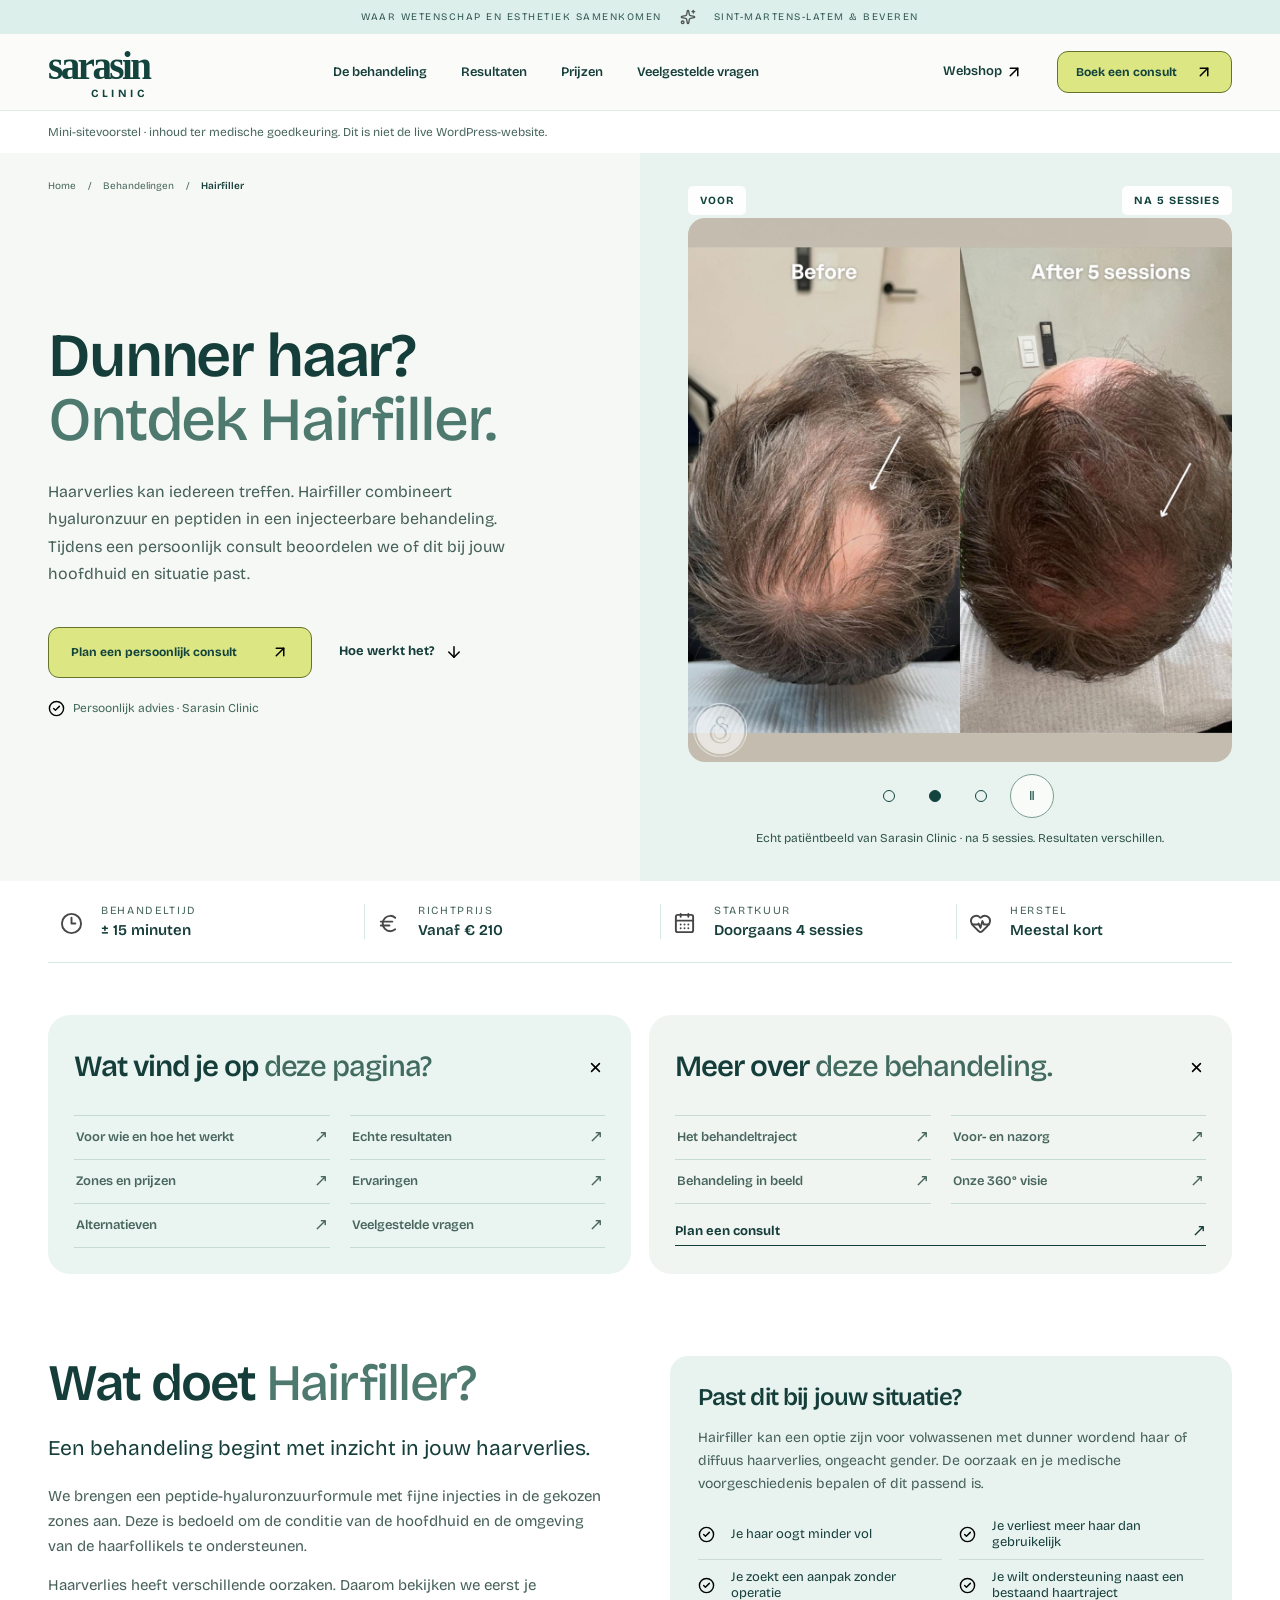
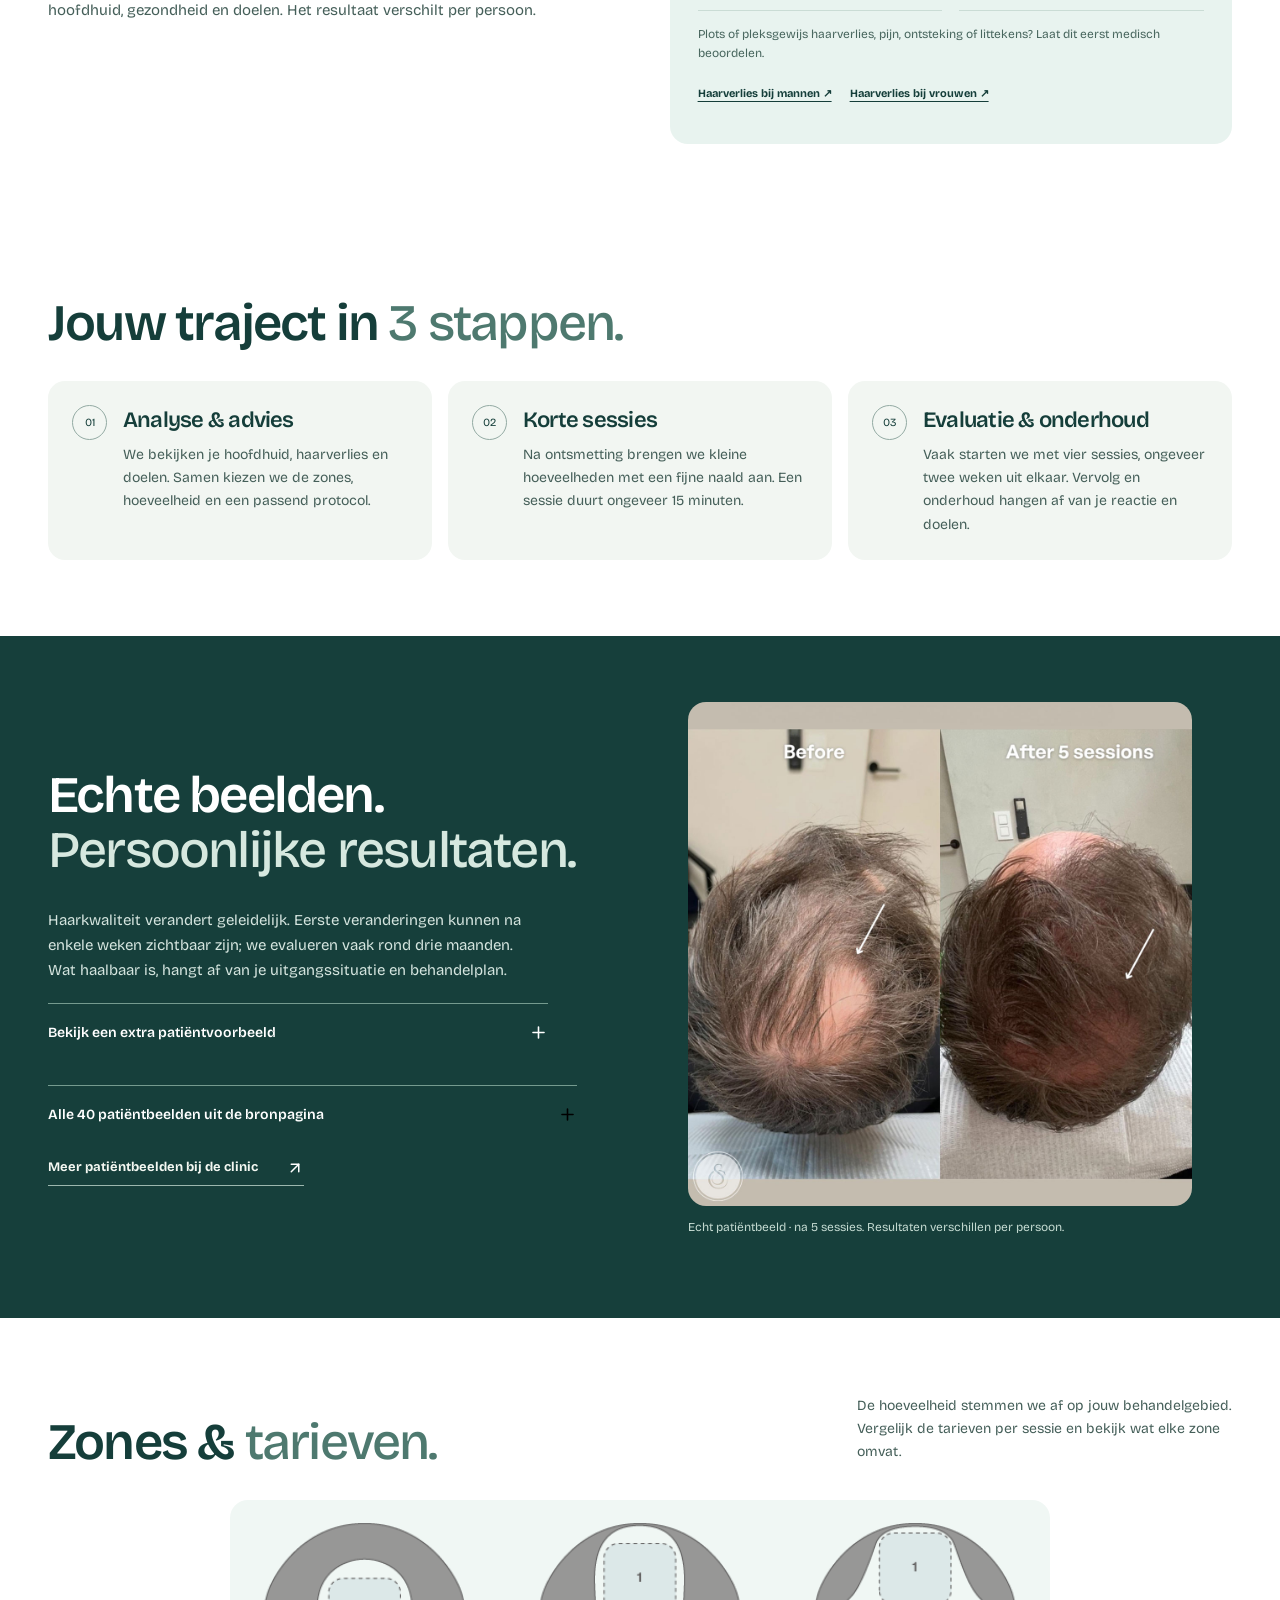
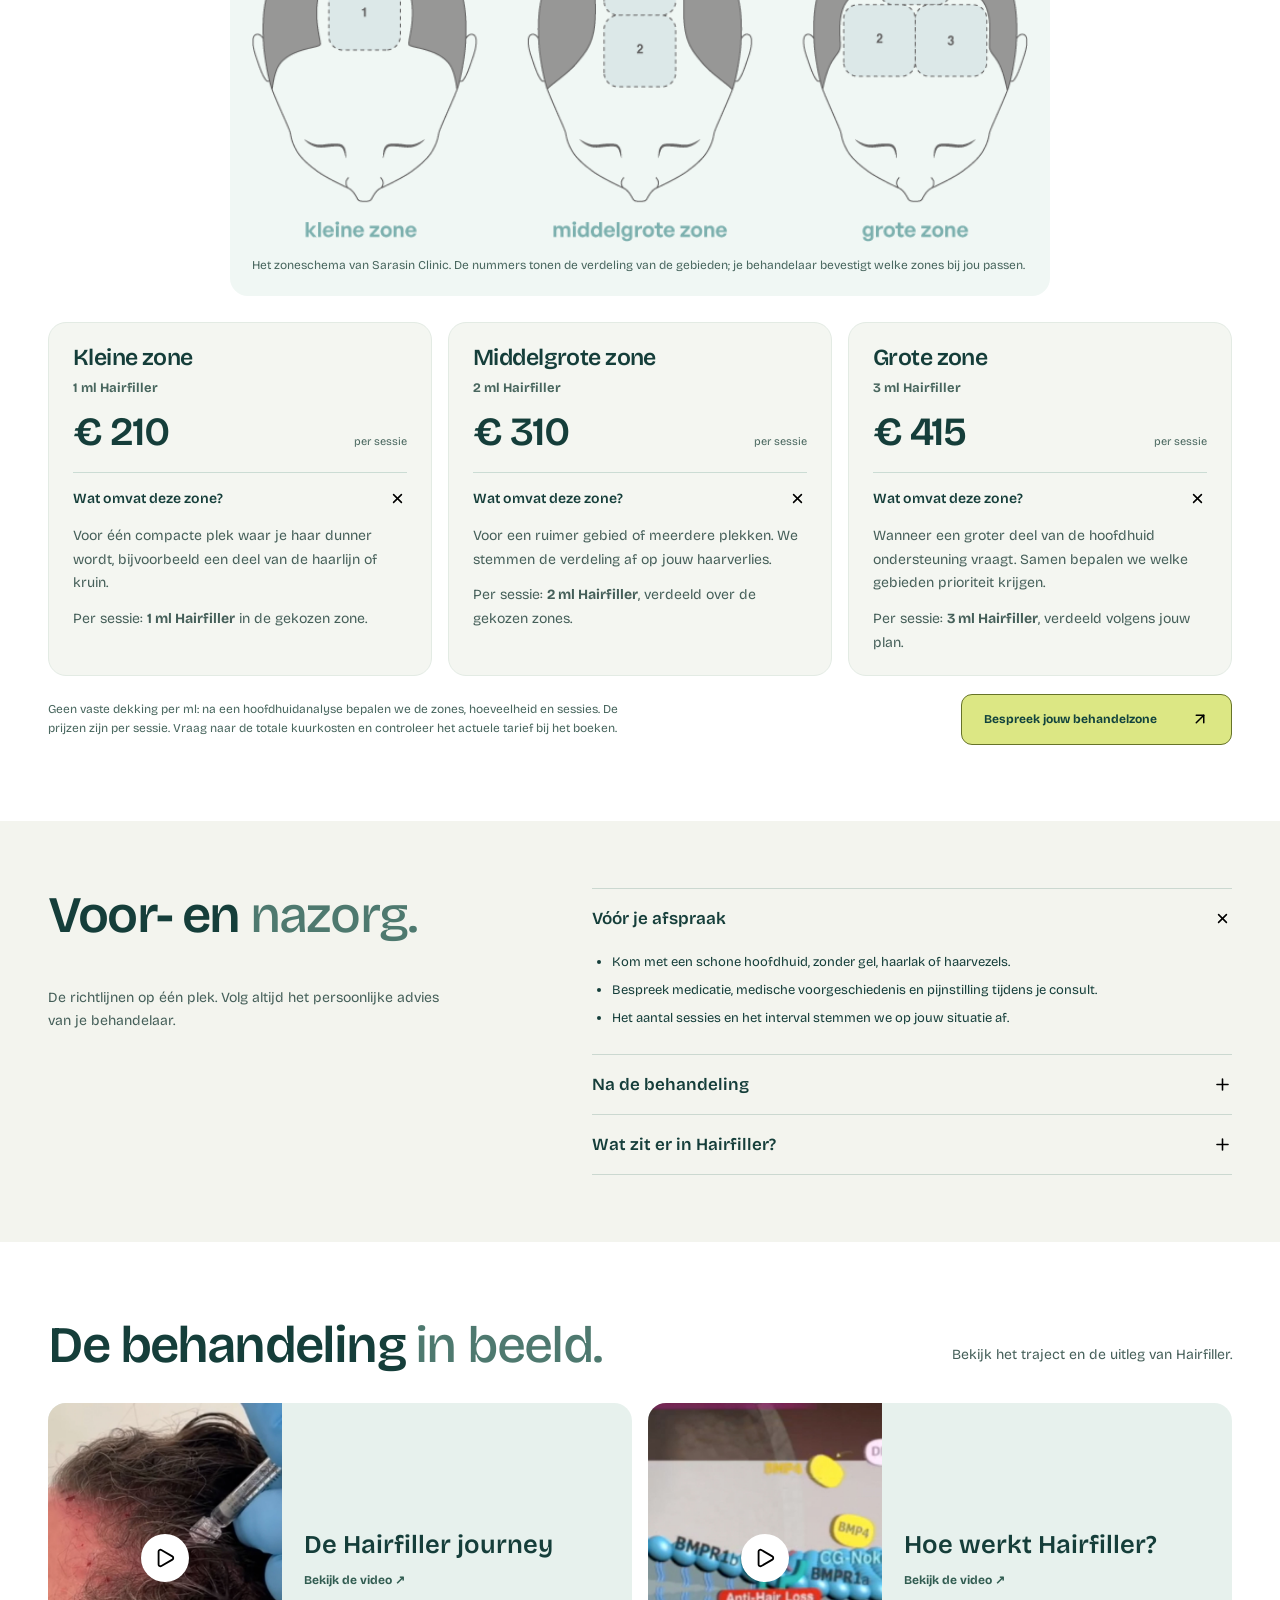
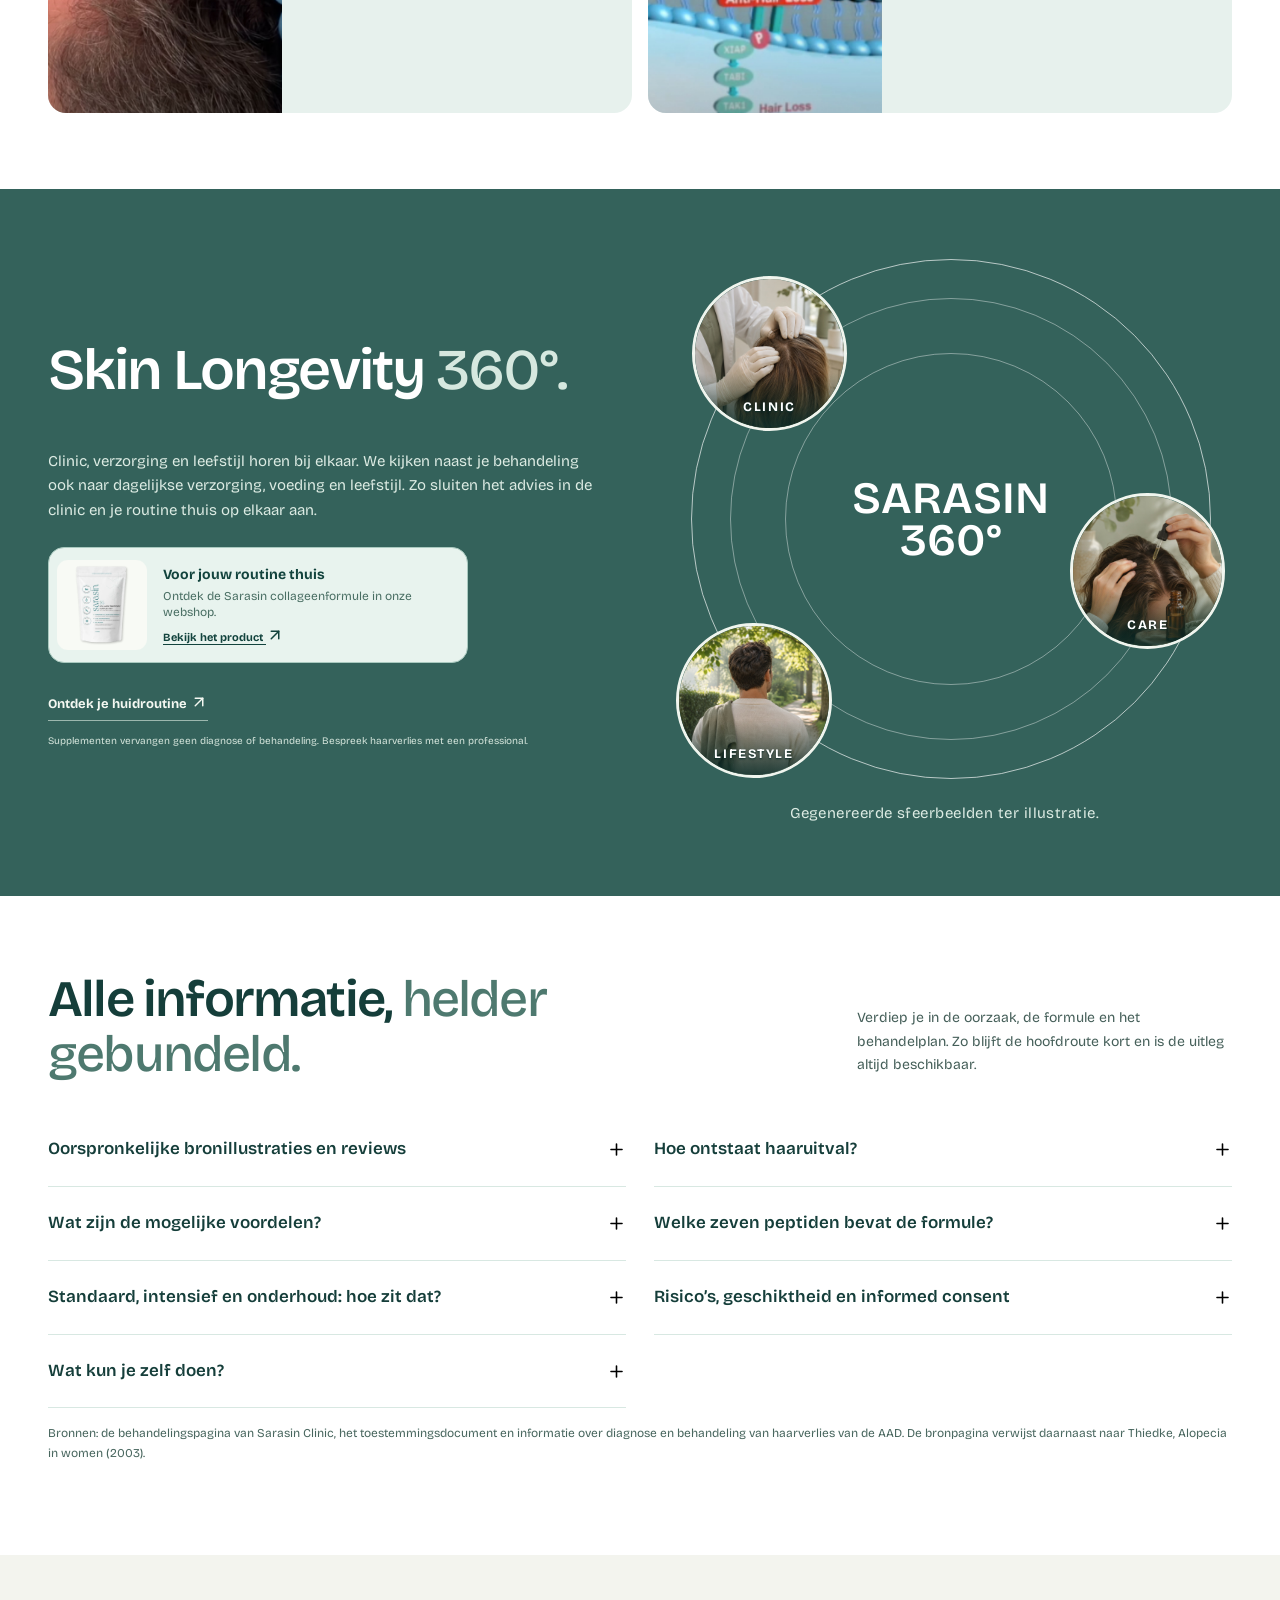
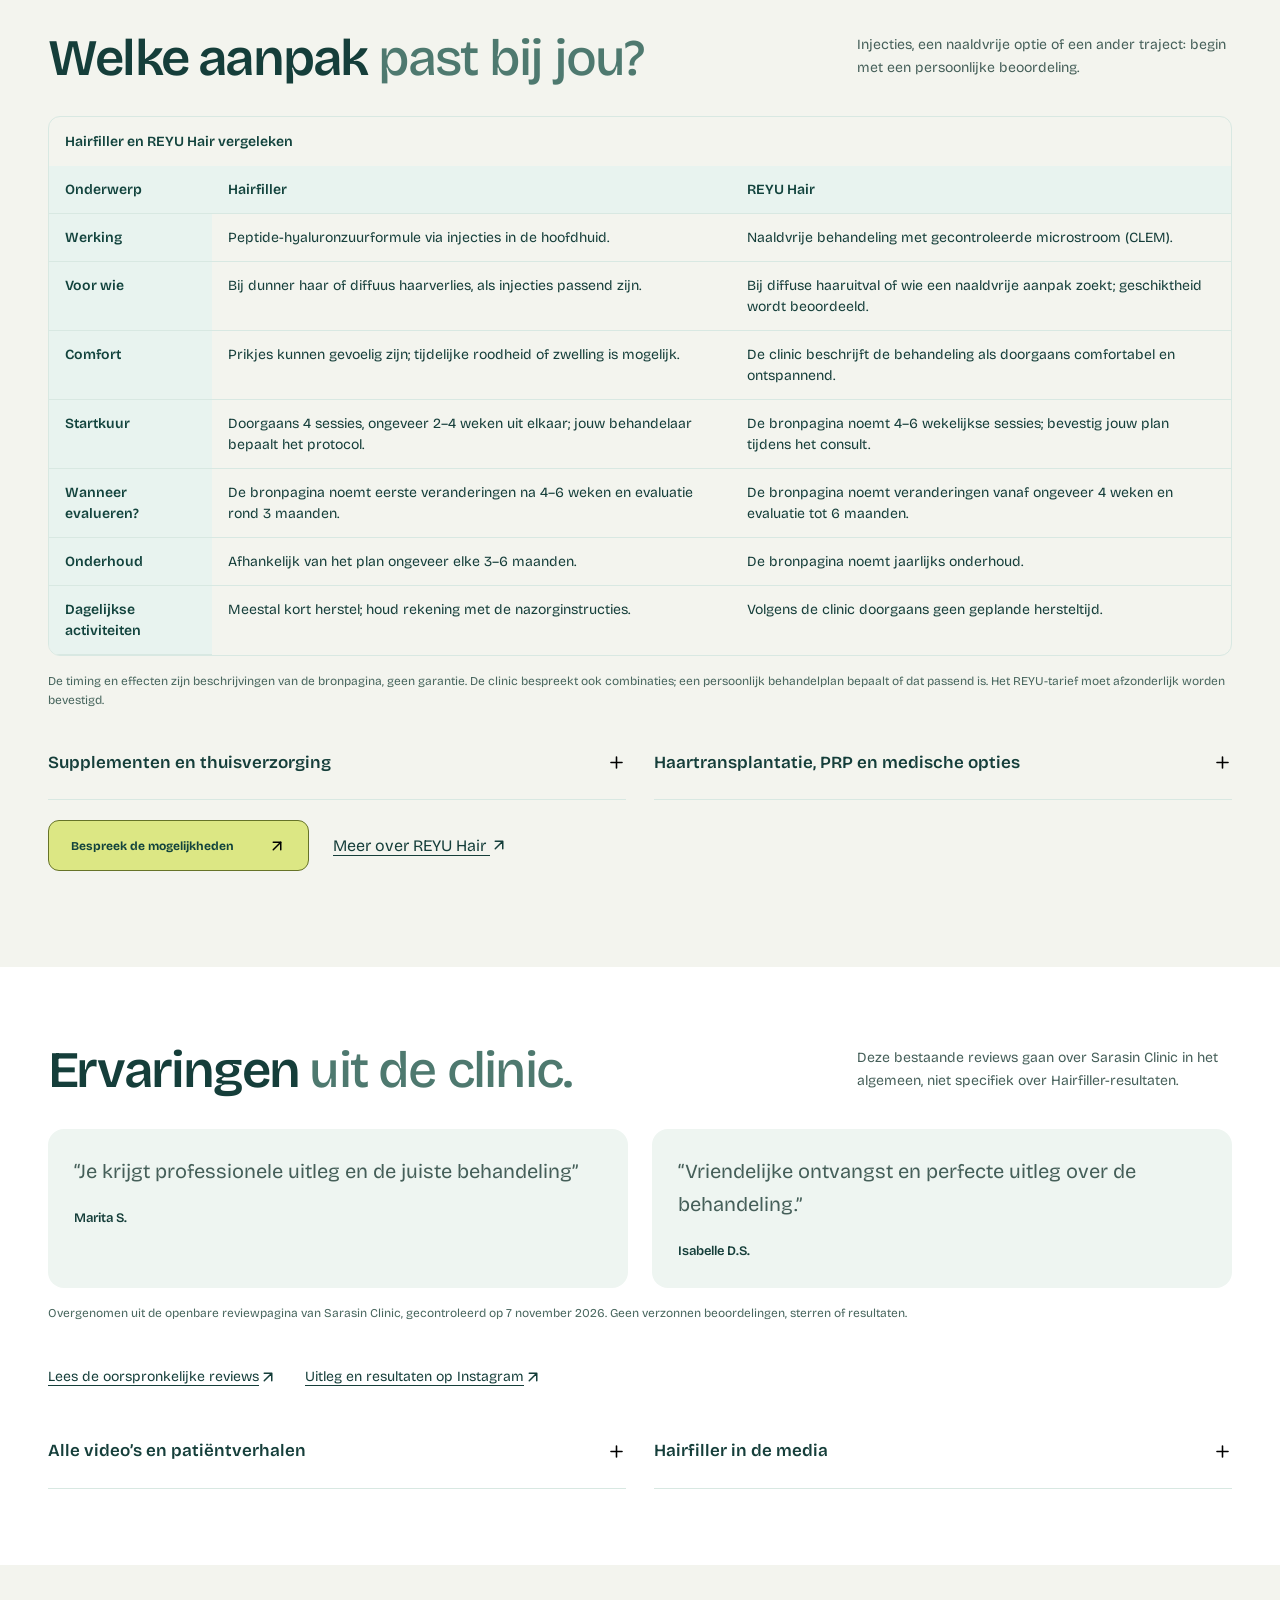
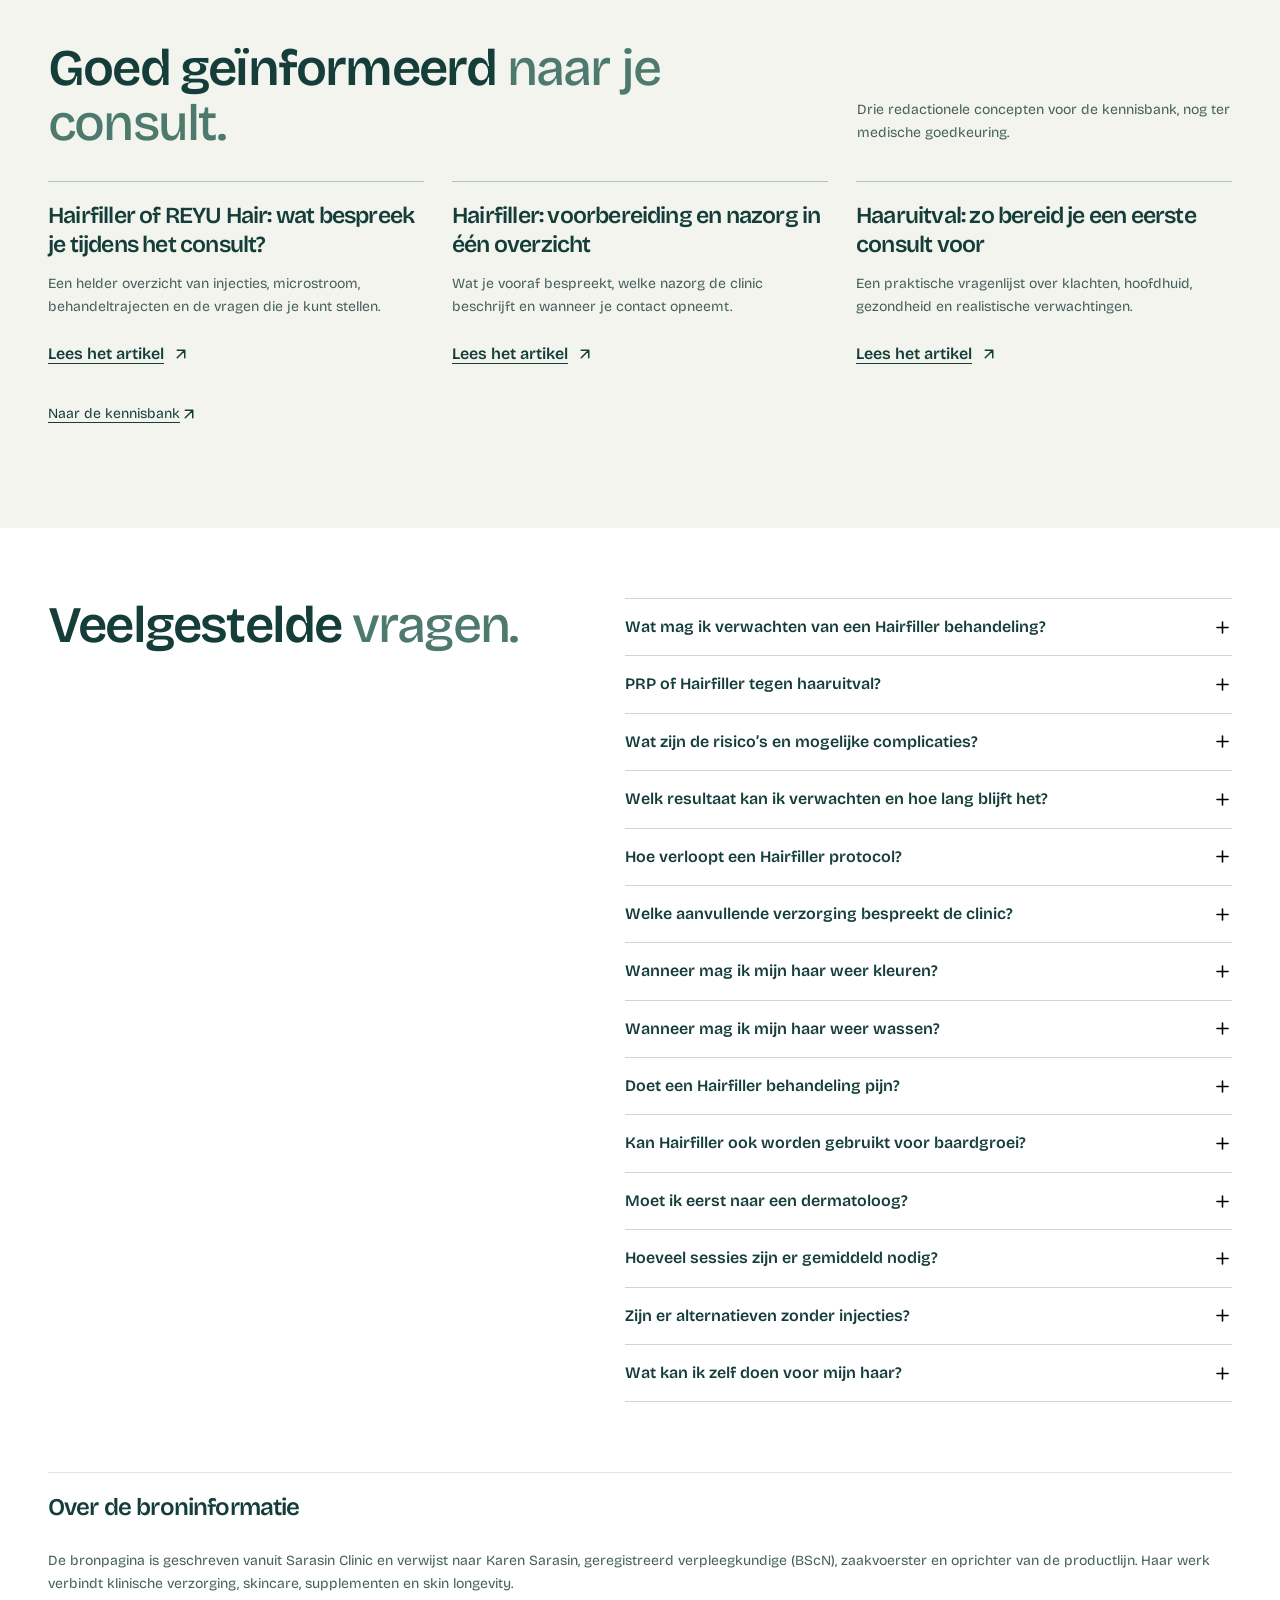
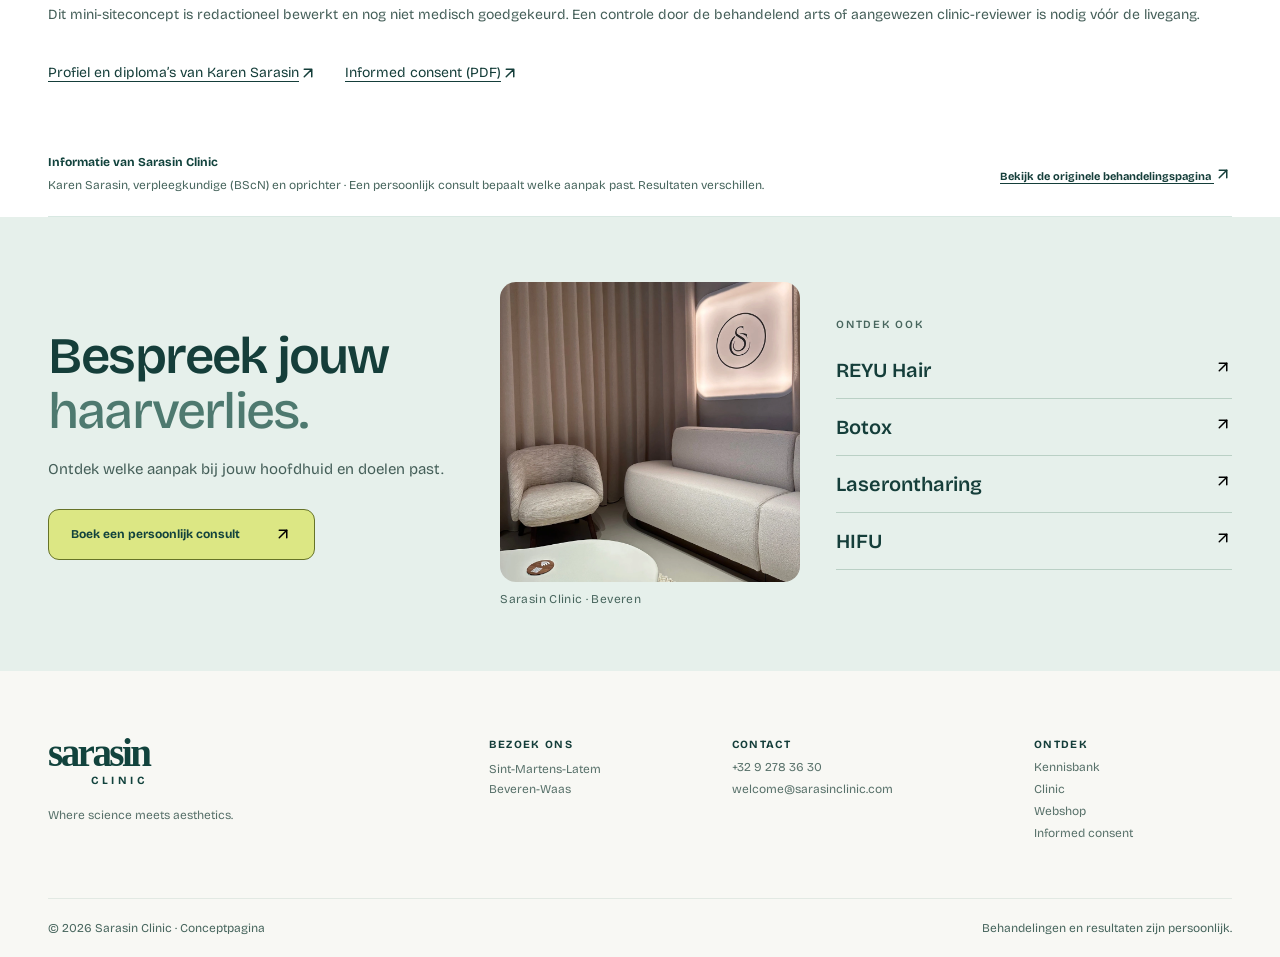
==== commit bcd9bf4e: "Prepare complete Hairfiller pilot content and WordPress project handoff" ====
--- a/index.html
+++ b/index.html
@@ -1,5 +1,5 @@
 <!doctype html>
-<html lang="nl-BE" data-design-revision="2026-11-06">
+<html lang="nl-BE" data-design-revision="2026-11-07">
 <head>
   <meta charset="utf-8">
   <meta name="viewport" content="width=device-width, initial-scale=1, viewport-fit=cover">
@@ -10,10 +10,12 @@
   <link rel="canonical" href="https://sarasinclinic.com/behandelingen/hairfiller/">
   <link rel="preload" href="assets/fonts/BricolageGrotesque-Regular.woff2" as="font" type="font/woff2" crossorigin>
   <link rel="stylesheet" href="styles.css">
-  <link rel="stylesheet" href="refined.css?v=20261106">
+  <link rel="stylesheet" href="refined.css?v=20261107">
+  <link rel="stylesheet" href="pilot.css?v=20261107">
   <script defer src="script.js"></script>
+  <script defer src="measurement.js"></script>
   <script type="application/ld+json">{"@context":"https://schema.org","@type":"WebPage","name":"Hairfiller behandeling tegen haaruitval | Sarasin Clinic","description":"Informatie over de Hairfiller behandeling, het verloop, voor- en nazorg en prijzen bij Sarasin Clinic.","inLanguage":"nl-BE","about":{"@type":"MedicalProcedure","name":"Hairfiller behandeling"},"publisher":{"@type":"Organization","name":"Sarasin Clinic","url":"https://sarasinclinic.com/"}}</script>
-  <script type="application/ld+json" id="page-structured-data">{"@context":"https://schema.org","@graph":[{"@type":"BreadcrumbList","itemListElement":[{"@type":"ListItem","position":1,"name":"Home","item":"https://sarasinclinic.com/"},{"@type":"ListItem","position":2,"name":"Hairfiller","item":"https://sarasinclinic.com/behandelingen/hairfiller/"}]},{"@type":"FAQPage","inLanguage":"nl-BE","mainEntity":[{"@type":"Question","name":"Doet een Hairfiller behandeling pijn?","acceptedAnswer":{"@type":"Answer","text":"De prikjes kunnen gevoelig zijn, maar worden meestal goed verdragen. De hoofdhuid kan daarna tijdelijk gevoelig of rood zijn."}},{"@type":"Question","name":"Hoeveel sessies heb ik nodig?","acceptedAnswer":{"@type":"Answer","text":"Een startkuur telt doorgaans vier sessies. Het interval en eventueel onderhoud stemmen we af op jouw situatie. Bekijk het behandeltraject."}},{"@type":"Question","name":"Wanneer kan ik mijn haar weer wassen of kleuren?","acceptedAnswer":{"@type":"Answer","text":"Wassen kan volgens de richtlijn na 24 uur, kleuren na 7 dagen. Bekijk alle nazorginstructies. Je persoonlijke instructies blijven leidend."}},{"@type":"Question","name":"Zijn er alternatieven zonder injecties?","acceptedAnswer":{"@type":"Answer","text":"REYU Hair is een naaldvrije optie. PRP en een haartransplantatie zijn andere trajecten die bij bepaalde vormen van haarverlies overwogen worden. Een consult helpt de mogelijkheden te vergelijken."}},{"@type":"Question","name":"Wat kan ik zelf doen voor mijn haar?","acceptedAnswer":{"@type":"Answer","text":"Milde verzorging, voldoende voeding, het vermijden van grote hitte en aandacht voor stress passen bij een bredere aanpak. Laat mogelijke tekorten of medische oorzaken beoordelen. Lees over onze 360° visie."}},{"@type":"Question","name":"Moet ik eerst naar een dermatoloog?","acceptedAnswer":{"@type":"Answer","text":"Een consult bij de clinic kan een eerste stap zijn. Bij plots, pleksgewijs haarverlies, ontsteking, pijn of littekens is medische beoordeling aangewezen."}}]}]}</script>
+  <script type="application/ld+json" id="page-structured-data">{"@context":"https://schema.org","@graph":[{"@type":"BreadcrumbList","itemListElement":[{"@type":"ListItem","position":1,"name":"Home","item":"https://sarasinclinic.com/"},{"@type":"ListItem","position":2,"name":"Hairfiller","item":"https://sarasinclinic.com/behandelingen/hairfiller/"}]},{"@type":"FAQPage","inLanguage":"nl-BE","mainEntity":[{"@type":"Question","name":"Wat mag ik verwachten van een Hairfiller behandeling?","acceptedAnswer":{"@type":"Answer","text":"Eerst analyseren we je hoofdhuid en haarverlies. Daarna bepalen we zones, hoeveelheid en sessies. De formule wordt met fijne injecties aangebracht. We bespreken ook aanvullende thuisverzorging. Het resultaat en de geschiktheid verschillen per persoon."}},{"@type":"Question","name":"PRP of Hairfiller tegen haaruitval?","acceptedAnswer":{"@type":"Answer","text":"PRP en Hairfiller zijn verschillende behandelingen. Welke aanpak past, bespreek je met de behandelend arts op basis van de oorzaak van jouw haarverlies. Ook andere medische behandelingen kunnen geschikter zijn."}},{"@type":"Question","name":"Wat zijn de risico’s en mogelijke complicaties?","acceptedAnswer":{"@type":"Answer","text":"Tijdelijke roodheid, gevoeligheid, zwelling, jeuk of blauwe plekken zijn mogelijk. Het toestemmingsdocument vermeldt ook zeldzame infecties. Klachten verdwijnen vaak binnen enkele dagen, maar kunnen langer duren. Neem bij aanhoudende of toenemende klachten contact op met je behandelaar. Lees vóór je besluit ook het toestemmingsdocument."}},{"@type":"Question","name":"Welk resultaat kan ik verwachten en hoe lang blijft het?","acceptedAnswer":{"@type":"Answer","text":"De clinic beschrijft minder haaruitval en mogelijk voller of steviger haar als behandeldoelen. Veranderingen zijn geleidelijk; evaluatie gebeurt doorgaans rond drie maanden. Het resultaat is niet permanent of gegarandeerd. Onderhoud en je uitgangssituatie bepalen mee het vervolg."}},{"@type":"Question","name":"Hoe verloopt een Hairfiller protocol?","acceptedAnswer":{"@type":"Answer","text":"De bronpagina beschrijft een standaardkuur van vier sessies, vaak twee weken uit elkaar. Een intensiever plan kan daarna maandelijkse sessies gedurende drie tot zes maanden omvatten. Onderhoud wordt individueel afgesproken. De bron noemt ook intervallen van twee tot vier weken: volg daarom jouw persoonlijke behandelplan."}},{"@type":"Question","name":"Welke aanvullende verzorging bespreekt de clinic?","acceptedAnswer":{"@type":"Answer","text":"De bronpagina noemt Sarasin Hair Grow Serum en de Hydra Roller als aanvullende thuisverzorging. Gebruik en timing worden met de behandelaar afgesproken; ga direct na injecties niet zelf rollen of masseren. De actuele producten en instructies moeten door de clinic worden bevestigd."}},{"@type":"Question","name":"Wanneer mag ik mijn haar weer kleuren?","acceptedAnswer":{"@type":"Answer","text":"De richtlijn op de bronpagina is zeven dagen na de behandeling. Je persoonlijke instructies van de behandelaar blijven leidend."}},{"@type":"Question","name":"Wanneer mag ik mijn haar weer wassen?","acceptedAnswer":{"@type":"Answer","text":"De richtlijn op de bronpagina is na 24 uur. Vermijd in die eerste periode ook stylingproducten en volg je persoonlijke nazorginstructies."}},{"@type":"Question","name":"Doet een Hairfiller behandeling pijn?","acceptedAnswer":{"@type":"Answer","text":"De prikjes kunnen gevoelig of onaangenaam zijn. Na afloop kan de hoofdhuid tijdelijk gevoelig of gezwollen zijn. Bespreek pijnstilling vooraf met je behandelaar; neem niet op eigen initiatief medicatie voor de behandeling."}},{"@type":"Question","name":"Kan Hairfiller ook worden gebruikt voor baardgroei?","acceptedAnswer":{"@type":"Answer","text":"Hairfiller is ontwikkeld voor de hoofdhuid. De bronpagina vermeldt dat toepassing in de baardstreek zelden gebeurt. Laat eerst beoordelen of dit voor jouw situatie geschikt en verantwoord is; een resultaat kan niet worden beloofd."}},{"@type":"Question","name":"Moet ik eerst naar een dermatoloog?","acceptedAnswer":{"@type":"Answer","text":"Je kunt een intake bij de clinic aanvragen. Bij plots of pleksgewijs haarverlies, pijn, ontsteking, littekens of een mogelijke ziekte- of medicatieoorzaak is medische beoordeling belangrijk. Een juiste diagnose bepaalt welke behandeling zinvol is."}},{"@type":"Question","name":"Hoeveel sessies zijn er gemiddeld nodig?","acceptedAnswer":{"@type":"Answer","text":"De bronpagina noemt doorgaans een startkuur van vier sessies en op andere plaatsen drie tot vier sessies, met twee tot vier weken ertussen. Het exacte aantal, de timing en eventueel onderhoud moeten worden bevestigd in jouw consult."}},{"@type":"Question","name":"Zijn er alternatieven zonder injecties?","acceptedAnswer":{"@type":"Answer","text":"REYU Hair is de naaldvrije microstroomoptie die de clinic beschrijft. Afhankelijk van de diagnose zijn ook verzorging, medische behandeling, PRP of haartransplantatie onderwerpen voor het consult. Bekijk de vergelijking op deze pagina."}},{"@type":"Question","name":"Wat kan ik zelf doen voor mijn haar?","acceptedAnswer":{"@type":"Answer","text":"Milde verzorging, gevarieerde voeding, minder hitte en strakke kapsels en aandacht voor stress passen bij een bredere aanpak. Laat mogelijke tekorten beoordelen voordat je supplementen gebruikt. Masseer of rol de hoofdhuid niet direct na een behandeling."}}]}]}</script>
 </head>
 <body>
   <a class="skip-link" href="#main">Ga naar inhoud</a>
@@ -32,6 +34,7 @@
   <button class="menu-backdrop" type="button" aria-label="Sluit menu" tabindex="-1" hidden></button>
 
   <main id="main">
+    <aside class="review-notice wrap">Mini-sitevoorstel · inhoud ter medische goedkeuring. Dit is niet de live WordPress-website.</aside>
     <section class="hero" aria-labelledby="hero-title">
       <div class="hero-copy wrap">
         <div class="breadcrumbs"><a href="https://sarasinclinic.com/">Home</a><span>/</span><span>Behandelingen</span><span>/</span><strong>Hairfiller</strong></div>
@@ -57,7 +60,7 @@
     <section class="page-guides wrap" aria-label="Verken deze behandeling">
       <details class="guide-card guide-primary" data-mobile-disclosure open>
         <summary><h2>Wat vind je op <em>deze pagina?</em></h2><span aria-hidden="true">+</span></summary>
-        <nav aria-label="Onderwerpen op deze pagina"><a href="#behandeling">Voor wie en hoe het werkt <span aria-hidden="true">↗</span></a><a href="#resultaten">Echte resultaten <span aria-hidden="true">↗</span></a><a href="#prijzen">Zones en prijzen <span aria-hidden="true">↗</span></a><a href="#vragen">Veelgestelde vragen <span aria-hidden="true">↗</span></a></nav>
+        <nav aria-label="Onderwerpen op deze pagina"><a href="#behandeling">Voor wie en hoe het werkt <span aria-hidden="true">↗</span></a><a href="#resultaten">Echte resultaten <span aria-hidden="true">↗</span></a><a href="#prijzen">Zones en prijzen <span aria-hidden="true">↗</span></a><a href="#ervaringen">Ervaringen <span aria-hidden="true">↗</span></a><a href="#alternatieven">Alternatieven <span aria-hidden="true">↗</span></a><a href="#vragen">Veelgestelde vragen <span aria-hidden="true">↗</span></a></nav>
       </details>
       <details class="guide-card guide-secondary" data-mobile-disclosure open>
         <summary><h2>Meer over <em>deze behandeling.</em></h2><span aria-hidden="true">+</span></summary>
@@ -75,7 +78,7 @@
       </div>
       <div class="suitability">
         <h3>Past dit bij jouw situatie?</h3>
-        <p>Hairfiller kan een optie zijn bij dunner wordend haar of diffuus haarverlies, voor mensen van verschillende leeftijden en genders.</p>
+        <p>Hairfiller kan een optie zijn voor volwassenen met dunner wordend haar of diffuus haarverlies, ongeacht gender. De oorzaak en je medische voorgeschiedenis bepalen of dit passend is.</p>
         <ul class="check-list"><li>Je haar oogt minder vol</li><li>Je verliest meer haar dan gebruikelijk</li><li>Je zoekt een aanpak zonder operatie</li><li>Je wilt ondersteuning naast een bestaand haartraject</li></ul>
         <p class="small-note">Plots of pleksgewijs haarverlies, pijn, ontsteking of littekens? Laat dit eerst medisch beoordelen.</p>
         <div class="audience-links"><a href="https://sarasinclinic.com/behandelingen/hairfiller/mannen/">Haarverlies bij mannen ↗</a><a href="https://sarasinclinic.com/behandelingen/hairfiller/vrouw/">Haarverlies bij vrouwen ↗</a></div>
@@ -97,7 +100,7 @@
           <h2>Echte beelden.<br><em>Persoonlijke resultaten.</em></h2>
           <p>Haarkwaliteit verandert geleidelijk. Eerste veranderingen kunnen na enkele weken zichtbaar zijn; we evalueren vaak rond drie maanden. Wat haalbaar is, hangt af van je uitgangssituatie en behandelplan.</p>
           <details class="extra-results"><summary>Bekijk een extra patiëntvoorbeeld <span aria-hidden="true">+</span></summary><figure><img src="assets/result-woman.jpg" width="1200" height="1200" alt="Twee beelden van de hoofdhuid van een patiënt, voor en na een Hairfiller traject" loading="lazy"><figcaption>Echt patiëntbeeld van Sarasin Clinic. Resultaten verschillen per persoon.</figcaption></figure></details>
-          <a class="light-link" href="https://sarasinclinic.com/behandelingen/hairfiller/" target="_blank" rel="noopener">Meer patiëntbeelden bij de clinic <span aria-hidden="true">↗</span></a>
+          <!-- GALLERY:RESULTS --><details class="gallery-archive"><summary>Alle 40 patiëntbeelden uit de bronpagina <span aria-hidden="true">+</span></summary><p class="small-note">Oorspronkelijke kliniekbeelden, zonder wijziging van het resultaat. Sommige voorbeelden combineren Hairfiller en REYU; lees de beschrijving. Geen voorspelling van jouw resultaat.</p><div class="source-gallery"><figure><a href="assets/source/haarfiller-5sessies-2ml_012026.jpeg" target="_blank" rel="noopener" aria-label="Vergroot: man haarfiller voor en na 5 sessies met 2ml"><img src="assets/source/haarfiller-5sessies-2ml_012026.jpeg" width="1080" height="1350" alt="man haarfiller voor en na 5 sessies met 2ml" loading="lazy" decoding="async"></a><figcaption>man haarfiller voor en na 5 sessies met 2ml</figcaption></figure><figure><a href="assets/source/Haarfiller-vrouw_032025_2a.jpeg" target="_blank" rel="noopener" aria-label="Vergroot: Haarfiller vrouw voor en na"><img src="assets/source/Haarfiller-vrouw_032025_2a.jpeg" width="1080" height="1021" alt="Haarfiller vrouw voor en na" loading="lazy" decoding="async"></a><figcaption>Haarfiller vrouw voor en na</figcaption></figure><figure><a href="assets/source/SarasinClinic_haarfiller-man_5-sessies.jpg" target="_blank" rel="noopener" aria-label="Vergroot: haarfiller man resultaat na 5 sessies"><img src="assets/source/SarasinClinic_haarfiller-man_5-sessies.jpg" width="1200" height="1200" alt="haarfiller man resultaat na 5 sessies" loading="lazy" decoding="async"></a><figcaption>haarfiller man resultaat na 5 sessies</figcaption></figure><figure><a href="assets/source/Haarfiller-vrouw_032025_2b.jpeg" target="_blank" rel="noopener" aria-label="Vergroot: Haarfiller vrouw voor en na"><img src="assets/source/Haarfiller-vrouw_032025_2b.jpeg" width="1080" height="1075" alt="Haarfiller vrouw voor en na" loading="lazy" decoding="async"></a><figcaption>Haarfiller vrouw voor en na</figcaption></figure><figure><a href="assets/source/3-sessies-Haarfiller-na-4-maand.jpg" target="_blank" rel="noopener" aria-label="Vergroot: haarfiller selfie man voor en na"><img src="assets/source/3-sessies-Haarfiller-na-4-maand.jpg" width="1200" height="1200" alt="haarfiller selfie man voor en na" loading="lazy" decoding="async"></a><figcaption>haarfiller selfie man voor en na</figcaption></figure><figure><a href="assets/source/Haarfiller-vrouw_032025.jpg" target="_blank" rel="noopener" aria-label="Vergroot: Haarfiller resultaat vrouw dunner wordend haar"><img src="assets/source/Haarfiller-vrouw_032025.jpg" width="1200" height="1200" alt="Haarfiller resultaat vrouw dunner wordend haar" loading="lazy" decoding="async"></a><figcaption>Haarfiller resultaat vrouw dunner wordend haar</figcaption></figure><figure><a href="assets/source/Haarfiller-vrouw_032025_b.jpg" target="_blank" rel="noopener" aria-label="Vergroot: haarfiller vrouw voor en na"><img src="assets/source/Haarfiller-vrouw_032025_b.jpg" width="1200" height="1200" alt="haarfiller vrouw voor en na" loading="lazy" decoding="async"></a><figcaption>haarfiller vrouw voor en na</figcaption></figure><figure><a href="assets/source/Vrouw-4-sessies-haarfiller-en-2-sessies-reyu.jpg" target="_blank" rel="noopener" aria-label="Vergroot: Vrouw 4 sessies haarfiller + 2 sessies reyu"><img src="assets/source/Vrouw-4-sessies-haarfiller-en-2-sessies-reyu.jpg" width="1200" height="1200" alt="Vrouw 4 sessies haarfiller + 2 sessies reyu" loading="lazy" decoding="async"></a><figcaption>Vrouw 4 sessies haarfiller + 2 sessies reyu</figcaption></figure><figure><a href="assets/source/Vrouw-4-sessies-haarfiller-en-2-sessies-reyu_2.jpg" target="_blank" rel="noopener" aria-label="Vergroot: Vrouw 4 sessies haarfiller + 2 sessies reyu"><img src="assets/source/Vrouw-4-sessies-haarfiller-en-2-sessies-reyu_2.jpg" width="1200" height="1200" alt="Vrouw 4 sessies haarfiller + 2 sessies reyu" loading="lazy" decoding="async"></a><figcaption>Vrouw 4 sessies haarfiller + 2 sessies reyu</figcaption></figure><figure><a href="assets/source/sarasinclinic_hairfiller-na-3-maand_202501.jpg" target="_blank" rel="noopener" aria-label="Vergroot: sarasin clinic hairfiller na 3 maand"><img src="assets/source/sarasinclinic_hairfiller-na-3-maand_202501.jpg" width="1200" height="1500" alt="sarasin clinic hairfiller na 3 maand" loading="lazy" decoding="async"></a><figcaption>sarasin clinic hairfiller na 3 maand</figcaption></figure><figure><a href="assets/source/sarasin-clinic-haarfiller-2-sessies.jpeg" target="_blank" rel="noopener" aria-label="Vergroot: hairfiller man voor en na 2 sessies"><img src="assets/source/sarasin-clinic-haarfiller-2-sessies.jpeg" width="1080" height="1080" alt="hairfiller man voor en na 2 sessies" loading="lazy" decoding="async"></a><figcaption>hairfiller man voor en na 2 sessies</figcaption></figure><figure><a href="assets/source/SarasinClinic_haarfiller-vrouw_112024_4.jpg" target="_blank" rel="noopener" aria-label="Vergroot: haarfiller jonge vrouw voor en na"><img src="assets/source/SarasinClinic_haarfiller-vrouw_112024_4.jpg" width="1200" height="1200" alt="haarfiller jonge vrouw voor en na" loading="lazy" decoding="async"></a><figcaption>haarfiller jonge vrouw voor en na</figcaption></figure><figure><a href="assets/source/SarasinClinic_haarfiller-vrouw_112024_3.jpg" target="_blank" rel="noopener" aria-label="Vergroot: haarfiller vrouw voor en na"><img src="assets/source/SarasinClinic_haarfiller-vrouw_112024_3.jpg" width="1200" height="1200" alt="haarfiller vrouw voor en na" loading="lazy" decoding="async"></a><figcaption>haarfiller vrouw voor en na</figcaption></figure><figure><a href="assets/source/SarasinClinic_haarfiller-vrouw_112024_2.jpg" target="_blank" rel="noopener" aria-label="Vergroot: haarfiller vrouw voor en na"><img src="assets/source/SarasinClinic_haarfiller-vrouw_112024_2.jpg" width="1200" height="1200" alt="haarfiller vrouw voor en na" loading="lazy" decoding="async"></a><figcaption>haarfiller vrouw voor en na</figcaption></figure><figure><a href="assets/source/SarasinClinic_haarfiller-vrouw_112024_1.jpg" target="_blank" rel="noopener" aria-label="Vergroot: haarfiller vrouw voor en na"><img src="assets/source/SarasinClinic_haarfiller-vrouw_112024_1.jpg" width="1200" height="1200" alt="haarfiller vrouw voor en na" loading="lazy" decoding="async"></a><figcaption>haarfiller vrouw voor en na</figcaption></figure><figure><a href="assets/source/202408_SarasinClinic_haarfiller.png" target="_blank" rel="noopener" aria-label="Vergroot: haar filler man voor en na 1,5 jaar"><img src="assets/source/202408_SarasinClinic_haarfiller.png" width="1079" height="887" alt="haar filler man voor en na 1,5 jaar" loading="lazy" decoding="async"></a><figcaption>haar filler man voor en na 1,5 jaar</figcaption></figure><figure><a href="assets/source/SarasinClinic_haarfiller-na-3sessie-telkens-3-spuiten_2023-05-19.png" target="_blank" rel="noopener" aria-label="Vergroot: Sarasin Clinic haarfiller na 3 sessies telkens 3spuiten"><img src="assets/source/SarasinClinic_haarfiller-na-3sessie-telkens-3-spuiten_2023-05-19.png" width="1080" height="1080" alt="Sarasin Clinic haarfiller na 3 sessies telkens 3spuiten" loading="lazy" decoding="async"></a><figcaption>Sarasin Clinic haarfiller na 3 sessies telkens 3spuiten</figcaption></figure><figure><a href="assets/source/2023-01-haarfiller-man_Na-4-sessies.jpg" target="_blank" rel="noopener" aria-label="Vergroot: Sarasin Clinic hairfiller man na 4 sessies"><img src="assets/source/2023-01-haarfiller-man_Na-4-sessies.jpg" width="800" height="800" alt="Sarasin Clinic hairfiller man na 4 sessies" loading="lazy" decoding="async"></a><figcaption>Sarasin Clinic hairfiller man na 4 sessies</figcaption></figure><figure><a href="assets/source/SarasinClinic_haarfiller-Na-3-sessie-102022-02.jpg" target="_blank" rel="noopener" aria-label="Vergroot: Sarasin Clinic haarfiller Na 3 sessies"><img src="assets/source/SarasinClinic_haarfiller-Na-3-sessie-102022-02.jpg" width="1181" height="1181" alt="Sarasin Clinic haarfiller Na 3 sessies" loading="lazy" decoding="async"></a><figcaption>Sarasin Clinic haarfiller Na 3 sessies</figcaption></figure><figure><a href="assets/source/2022-12-23_SarasinClinic_Hairfiller-man_16.jpg" target="_blank" rel="noopener" aria-label="Vergroot: Sarasin Clinic Haar filler man"><img src="assets/source/2022-12-23_SarasinClinic_Hairfiller-man_16.jpg" width="800" height="800" alt="Sarasin Clinic Haar filler man" loading="lazy" decoding="async"></a><figcaption>Sarasin Clinic Haar filler man</figcaption></figure><figure><a href="assets/source/2022-12-23_SarasinClinic_Haarfiller-man_17.jpg" target="_blank" rel="noopener" aria-label="Vergroot: Sarasin Clinic Haar filler man"><img src="assets/source/2022-12-23_SarasinClinic_Haarfiller-man_17.jpg" width="800" height="800" alt="Sarasin Clinic Haar filler man" loading="lazy" decoding="async"></a><figcaption>Sarasin Clinic Haar filler man</figcaption></figure><figure><a href="assets/source/2022-12-23_SarasinClinic_Haarfiller-man_15.jpg" target="_blank" rel="noopener" aria-label="Vergroot: Sarasin Clinic Haar filler man"><img src="assets/source/2022-12-23_SarasinClinic_Haarfiller-man_15.jpg" width="800" height="800" alt="Sarasin Clinic Haar filler man" loading="lazy" decoding="async"></a><figcaption>Sarasin Clinic Haar filler man</figcaption></figure><figure><a href="assets/source/2022-12-23_SarasinClinic_Haarfiller-man_12.jpg" target="_blank" rel="noopener" aria-label="Vergroot: Sarasin Clinic Haar filler man"><img src="assets/source/2022-12-23_SarasinClinic_Haarfiller-man_12.jpg" width="800" height="800" alt="Sarasin Clinic Haar filler man" loading="lazy" decoding="async"></a><figcaption>Sarasin Clinic Haar filler man</figcaption></figure><figure><a href="assets/source/2022-12-23_SarasinClinic_Haarfiller-man_13.jpg" target="_blank" rel="noopener" aria-label="Vergroot: Sarasin Clinic Haar filler man"><img src="assets/source/2022-12-23_SarasinClinic_Haarfiller-man_13.jpg" width="800" height="800" alt="Sarasin Clinic Haar filler man" loading="lazy" decoding="async"></a><figcaption>Sarasin Clinic Haar filler man</figcaption></figure><figure><a href="assets/source/2022-12-23_SarasinClinic_Haarfiller-vrouw_03.jpg" target="_blank" rel="noopener" aria-label="Vergroot: Sarasin Clinic Haar filler vrouw voor en na"><img src="assets/source/2022-12-23_SarasinClinic_Haarfiller-vrouw_03.jpg" width="800" height="693" alt="Sarasin Clinic Haar filler vrouw voor en na" loading="lazy" decoding="async"></a><figcaption>Sarasin Clinic Haar filler vrouw voor en na</figcaption></figure><figure><a href="assets/source/2022-12-23_SarasinClinic_Haarfiller-man_11.jpg" target="_blank" rel="noopener" aria-label="Vergroot: Sarasin Clinic Haar filler man voor en na"><img src="assets/source/2022-12-23_SarasinClinic_Haarfiller-man_11.jpg" width="800" height="800" alt="Sarasin Clinic Haar filler man voor en na" loading="lazy" decoding="async"></a><figcaption>Sarasin Clinic Haar filler man voor en na</figcaption></figure><figure><a href="assets/source/2022-12-23_SarasinClinic_Haarfiller-vrouw_02.jpg" target="_blank" rel="noopener" aria-label="Vergroot: Sarasin Clinic Haar filler vrouw voor en na"><img src="assets/source/2022-12-23_SarasinClinic_Haarfiller-vrouw_02.jpg" width="800" height="607" alt="Sarasin Clinic Haar filler vrouw voor en na" loading="lazy" decoding="async"></a><figcaption>Sarasin Clinic Haar filler vrouw voor en na</figcaption></figure><figure><a href="assets/source/2022-12-23_SarasinClinic_Haarfiller-man_10.jpg" target="_blank" rel="noopener" aria-label="Vergroot: Sarasin Clinic Haar filler man voor en na"><img src="assets/source/2022-12-23_SarasinClinic_Haarfiller-man_10.jpg" width="800" height="800" alt="Sarasin Clinic Haar filler man voor en na" loading="lazy" decoding="async"></a><figcaption>Sarasin Clinic Haar filler man voor en na</figcaption></figure><figure><a href="assets/source/2022-12-23_SarasinClinic_Haarfiller-man_09.jpg" target="_blank" rel="noopener" aria-label="Vergroot: Sarasin Clinic Haar filler detail voor en na"><img src="assets/source/2022-12-23_SarasinClinic_Haarfiller-man_09.jpg" width="800" height="800" alt="Sarasin Clinic Haar filler detail voor en na" loading="lazy" decoding="async"></a><figcaption>Sarasin Clinic Haar filler detail voor en na</figcaption></figure><figure><a href="assets/source/2022-12-23_SarasinClinic_Haarfiller-man_08.jpg" target="_blank" rel="noopener" aria-label="Vergroot: Sarasin Clinic Haar filler man voor en na"><img src="assets/source/2022-12-23_SarasinClinic_Haarfiller-man_08.jpg" width="800" height="800" alt="Sarasin Clinic Haar filler man voor en na" loading="lazy" decoding="async"></a><figcaption>Sarasin Clinic Haar filler man voor en na</figcaption></figure><figure><a href="assets/source/2022-12-23_SarasinClinic_Haarfiller-man_07.jpg" target="_blank" rel="noopener" aria-label="Vergroot: Sarasin Clinic Haar filler man voor en na"><img src="assets/source/2022-12-23_SarasinClinic_Haarfiller-man_07.jpg" width="800" height="800" alt="Sarasin Clinic Haar filler man voor en na" loading="lazy" decoding="async"></a><figcaption>Sarasin Clinic Haar filler man voor en na</figcaption></figure><figure><a href="assets/source/2022-12-23_SarasinClinic_Haarfiller-man_06.jpg" target="_blank" rel="noopener" aria-label="Vergroot: Sarasin Clinic Haar filler man voor en na"><img src="assets/source/2022-12-23_SarasinClinic_Haarfiller-man_06.jpg" width="800" height="653" alt="Sarasin Clinic Haar filler man voor en na" loading="lazy" decoding="async"></a><figcaption>Sarasin Clinic Haar filler man voor en na</figcaption></figure><figure><a href="assets/source/2022-12-23_SarasinClinic_Haarfiller-man_05.jpg" target="_blank" rel="noopener" aria-label="Vergroot: Sarasin Clinic Haar filler man voor en na"><img src="assets/source/2022-12-23_SarasinClinic_Haarfiller-man_05.jpg" width="800" height="800" alt="Sarasin Clinic Haar filler man voor en na" loading="lazy" decoding="async"></a><figcaption>Sarasin Clinic Haar filler man voor en na</figcaption></figure><figure><a href="assets/source/2022-12-23_SarasinClinic_Haarfiller-man_04.jpg" target="_blank" rel="noopener" aria-label="Vergroot: Sarasin Clinic Haar filler man voor en na"><img src="assets/source/2022-12-23_SarasinClinic_Haarfiller-man_04.jpg" width="800" height="800" alt="Sarasin Clinic Haar filler man voor en na" loading="lazy" decoding="async"></a><figcaption>Sarasin Clinic Haar filler man voor en na</figcaption></figure><figure><a href="assets/source/2022-12-23_SarasinClinic_Haarfiller-man_01.jpg" target="_blank" rel="noopener" aria-label="Vergroot: Sarasin Clinic Haar filler man voor en na"><img src="assets/source/2022-12-23_SarasinClinic_Haarfiller-man_01.jpg" width="800" height="800" alt="Sarasin Clinic Haar filler man voor en na" loading="lazy" decoding="async"></a><figcaption>Sarasin Clinic Haar filler man voor en na</figcaption></figure><figure><a href="assets/source/2022-12-23_SarasinClinic_Haarfiller-vrouw_01.jpg" target="_blank" rel="noopener" aria-label="Vergroot: Sarasin Clinic Haar filler vrouw voor en na"><img src="assets/source/2022-12-23_SarasinClinic_Haarfiller-vrouw_01.jpg" width="800" height="709" alt="Sarasin Clinic Haar filler vrouw voor en na" loading="lazy" decoding="async"></a><figcaption>Sarasin Clinic Haar filler vrouw voor en na</figcaption></figure><figure><a href="assets/source/2022-12-23_SarasinClinic_Haarfiller-man_03.jpg" target="_blank" rel="noopener" aria-label="Vergroot: Sarasin Clinic Haar filler man voor en na"><img src="assets/source/2022-12-23_SarasinClinic_Haarfiller-man_03.jpg" width="800" height="800" alt="Sarasin Clinic Haar filler man voor en na" loading="lazy" decoding="async"></a><figcaption>Sarasin Clinic Haar filler man voor en na</figcaption></figure><figure><a href="assets/source/2022-12-23_SarasinClinic_Haarfiller-man_02.jpg" target="_blank" rel="noopener" aria-label="Vergroot: Sarasin Clinic Haar filler man voor tijdens na"><img src="assets/source/2022-12-23_SarasinClinic_Haarfiller-man_02.jpg" width="800" height="551" alt="Sarasin Clinic Haar filler man voor tijdens na" loading="lazy" decoding="async"></a><figcaption>Sarasin Clinic Haar filler man voor tijdens na</figcaption></figure><figure><a href="assets/source/2022-12-23_SarasinClinic_Haarfiller-man-na-3-sessies.jpg" target="_blank" rel="noopener" aria-label="Vergroot: Sarasin Clinic Haar filler man voor en na"><img src="assets/source/2022-12-23_SarasinClinic_Haarfiller-man-na-3-sessies.jpg" width="800" height="800" alt="Sarasin Clinic Haar filler man voor en na" loading="lazy" decoding="async"></a><figcaption>Sarasin Clinic Haar filler man voor en na</figcaption></figure><figure><a href="assets/source/2022-12-23_SarasinClinic_Haarfiller-man_18.jpg" target="_blank" rel="noopener" aria-label="Vergroot: Sarasin Clinic Haar filler man voor en na"><img src="assets/source/2022-12-23_SarasinClinic_Haarfiller-man_18.jpg" width="800" height="800" alt="Sarasin Clinic Haar filler man voor en na" loading="lazy" decoding="async"></a><figcaption>Sarasin Clinic Haar filler man voor en na</figcaption></figure></div><a class="light-link" href="https://sarasinclinic.com/wp-content/uploads/2022/08/Haarfillersgifwebsite1-ezgif.com-speed.gif" target="_blank" rel="noopener">Bekijk ook de oorspronkelijke animatie <svg class="link-arrow" aria-hidden="true" focusable="false" width="18" height="18" viewBox="0 0 24 24" fill="none" stroke="currentColor" stroke-width="2" stroke-linecap="round" stroke-linejoin="round"><path d="M7 7h10v10M7 17 17 7"/></svg></a></details><!-- GALLERY:RESULTS:END --><a class="light-link" href="https://sarasinclinic.com/behandelingen/hairfiller/" target="_blank" rel="noopener">Meer patiëntbeelden bij de clinic <span aria-hidden="true">↗</span></a>
         </div>
         <figure class="result-image"><img src="assets/result-man-5.jpg" width="1200" height="1200" alt="Voor- en nafoto van een Sarasin Clinic patiënt na vijf Hairfiller sessies" loading="lazy"><figcaption>Echt patiëntbeeld · na 5 sessies. Resultaten verschillen per persoon.</figcaption></figure>
       </div>
@@ -105,21 +108,22 @@
 
     <section class="price-section section-space wrap" id="prijzen">
       <div class="section-top"><h2>Zones & <em>tarieven.</em></h2><p>De hoeveelheid stemmen we af op jouw behandelgebied. Vergelijk de tarieven per sessie en bekijk wat elke zone omvat.</p></div>
+      <figure class="clinic-zone-reference" data-clinic-zone-reference><img src="assets/clinic-treatment-zones.png" width="740" height="306" alt="Origineel zoneschema van Sarasin Clinic: kleine zone met één gebied, middelgrote zone met twee gebieden en grote zone met drie gebieden" loading="lazy"><figcaption>Het zoneschema van Sarasin Clinic. De nummers tonen de verdeling van de gebieden; je behandelaar bevestigt welke zones bij jou passen.</figcaption></figure>
       <div class="price-grid">
         <article class="price-card">
-          <div class="price-overview"><figure class="zone-visual zone-small"><div class="zone-photo"><img class="price-illustration" src="assets/zone-small-photo.webp" width="960" height="601" alt="AI-voorbeeld met een indicatieve markering rond een plaatselijke plek bij de kruin" loading="lazy"><span class="zone-marker" aria-hidden="true"></span></div><figcaption>Plaatselijke kruinzone</figcaption></figure><div class="price-card-heading"><h3>Kleine zone</h3><span class="price-kicker">1 ml Hairfiller</span><div class="price-amount"><strong>€ 210</strong><span>per sessie</span></div></div></div>
+          <div class="price-overview"><div class="price-card-heading"><h3>Kleine zone</h3><span class="price-kicker">1 ml Hairfiller</span><div class="price-amount"><strong>€ 210</strong><span>per sessie</span></div></div></div>
           <details class="zone-details" data-mobile-disclosure open><summary>Wat omvat deze zone? <span aria-hidden="true">+</span></summary><div><p>Voor één compacte plek waar je haar dunner wordt, bijvoorbeeld een deel van de haarlijn of kruin.</p><p>Per sessie: <b>1 ml Hairfiller</b> in de gekozen zone.</p></div></details>
         </article>
         <article class="price-card">
-          <div class="price-overview"><figure class="zone-visual zone-medium"><div class="zone-photo"><img class="price-illustration" src="assets/zone-medium-photo.webp" width="960" height="601" alt="AI-voorbeeld met een indicatieve markering rond een ruimer gebied bij de kruin" loading="lazy"><span class="zone-marker" aria-hidden="true"></span></div><figcaption>Ruimere kruinzone</figcaption></figure><div class="price-card-heading"><h3>Middelgrote zone</h3><span class="price-kicker">2 ml Hairfiller</span><div class="price-amount"><strong>€ 310</strong><span>per sessie</span></div></div></div>
+          <div class="price-overview"><div class="price-card-heading"><h3>Middelgrote zone</h3><span class="price-kicker">2 ml Hairfiller</span><div class="price-amount"><strong>€ 310</strong><span>per sessie</span></div></div></div>
           <details class="zone-details" data-mobile-disclosure open><summary>Wat omvat deze zone? <span aria-hidden="true">+</span></summary><div><p>Voor een ruimer gebied of meerdere plekken. We stemmen de verdeling af op jouw haarverlies.</p><p>Per sessie: <b>2 ml Hairfiller</b>, verdeeld over de gekozen zones.</p></div></details>
         </article>
         <article class="price-card">
-          <div class="price-overview"><figure class="zone-visual zone-large"><div class="zone-photo"><img class="price-illustration" src="assets/zone-large-photo.webp" width="960" height="601" alt="AI-voorbeeld met een indicatieve markering over een groter deel van het bovenhoofd" loading="lazy"><span class="zone-marker" aria-hidden="true"></span></div><figcaption>Groter deel bovenhoofd</figcaption></figure><div class="price-card-heading"><h3>Grote zone</h3><span class="price-kicker">3 ml Hairfiller</span><div class="price-amount"><strong>€ 415</strong><span>per sessie</span></div></div></div>
+          <div class="price-overview"><div class="price-card-heading"><h3>Grote zone</h3><span class="price-kicker">3 ml Hairfiller</span><div class="price-amount"><strong>€ 415</strong><span>per sessie</span></div></div></div>
           <details class="zone-details" data-mobile-disclosure open><summary>Wat omvat deze zone? <span aria-hidden="true">+</span></summary><div><p>Wanneer een groter deel van de hoofdhuid ondersteuning vraagt. Samen bepalen we welke gebieden prioriteit krijgen.</p><p>Per sessie: <b>3 ml Hairfiller</b>, verdeeld volgens jouw plan.</p></div></details>
         </article>
       </div>
-      <div class="price-followup"><p class="price-note">De omlijning toont een indicatief gebied, geen vaste dekking per ml. AI-gegenereerde voorbeeldbeelden, geen patiëntfoto’s of behandelresultaten. Na een hoofdhuidanalyse bepalen we de zones, hoeveelheid en sessies. Controleer het actuele tarief bij het boeken.</p><a class="button button-outline" href="https://booking.sarasinclinic.com/appointment/locations">Bespreek jouw behandelzone <span aria-hidden="true">↗</span></a></div>
+      <div class="price-followup"><p class="price-note">Geen vaste dekking per ml: na een hoofdhuidanalyse bepalen we de zones, hoeveelheid en sessies. De prijzen zijn per sessie. Vraag naar de totale kuurkosten en controleer het actuele tarief bij het boeken.</p><a class="button button-outline" href="https://booking.sarasinclinic.com/appointment/locations">Bespreek jouw behandelzone <span aria-hidden="true">↗</span></a></div>
     </section>
 
     <section class="care-section" id="nazorg">
@@ -151,27 +155,30 @@
       </div>
     </section>
 
+    <!-- PILOT:START -->
+<section class="section-space wrap" id="meer-informatie" aria-labelledby="more-title"><div class="section-top"><h2 id="more-title">Alle informatie, <em>helder gebundeld.</em></h2><p>Verdiep je in de oorzaak, de formule en het behandelplan. Zo blijft de hoofdroute kort en is de uitleg altijd beschikbaar.</p></div><div class="info-disclosures"><!-- SOURCE-ILLUSTRATIONS:START --><details id="bronillustraties"><summary>Oorspronkelijke bronillustraties en reviews <span aria-hidden="true">+</span></summary><div><p>Oorspronkelijke beelden bij de broninformatie, ter context en medische controle. Ze vervangen geen actuele persoonlijke instructies; effectclaims in bronillustraties zijn nog niet door ons gevalideerd.</p><div class="source-links"><a href="assets/source/Dr_Cyj_hairfiller-haargroei.png" target="_blank" rel="noopener">Formule en haarcyclus <svg class="link-arrow" aria-hidden="true" focusable="false" width="18" height="18" viewBox="0 0 24 24" fill="none" stroke="currentColor" stroke-width="2" stroke-linecap="round" stroke-linejoin="round"><path d="M7 7h10v10M7 17 17 7"/></svg></a><a href="assets/source/haaruitval-klein-haaruitval1week_zonderhaarfiller_grote-1week-zonder-haarfiller.jpg" target="_blank" rel="noopener">Illustratie haaruitval uit de bron <svg class="link-arrow" aria-hidden="true" focusable="false" width="18" height="18" viewBox="0 0 24 24" fill="none" stroke="currentColor" stroke-width="2" stroke-linecap="round" stroke-linejoin="round"><path d="M7 7h10v10M7 17 17 7"/></svg></a><a href="assets/source/sarasinclinic-haarfiller_nazorg.png" target="_blank" rel="noopener">Oorspronkelijke nazorgillustratie <svg class="link-arrow" aria-hidden="true" focusable="false" width="18" height="18" viewBox="0 0 24 24" fill="none" stroke="currentColor" stroke-width="2" stroke-linecap="round" stroke-linejoin="round"><path d="M7 7h10v10M7 17 17 7"/></svg></a><a href="assets/source/SarasinClinic_reviews.jpg" target="_blank" rel="noopener">Reviewafbeelding uit de bronpagina <svg class="link-arrow" aria-hidden="true" focusable="false" width="18" height="18" viewBox="0 0 24 24" fill="none" stroke="currentColor" stroke-width="2" stroke-linecap="round" stroke-linejoin="round"><path d="M7 7h10v10M7 17 17 7"/></svg></a></div></div></details><!-- SOURCE-ILLUSTRATIONS:END -->
+<details id="oorzaken"><summary>Hoe ontstaat haaruitval? <span aria-hidden="true">+</span></summary><div><p>Erfelijkheid, hormonen, leeftijd, een bevalling, stress en voeding kunnen een rol spelen. De activiteit van haarfollikels en de haardichtheid kunnen met de jaren veranderen. Haarverlies kan iedereen treffen; de oorzaak bepaalt welke aanpak past.</p><p>De clinic bespreekt dun haar, overmatige uitval, meer volume en ondersteuning rondom een haartransplantatie als mogelijke gespreksonderwerpen. Een behandeling is niet automatisch geschikt voor elke vorm of elk stadium van alopecia.</p></div></details>
+<details id="voordelen"><summary>Wat zijn de mogelijke voordelen? <span aria-hidden="true">+</span></summary><div><p>De clinic beschrijft een korte, minimaal invasieve behandeling, afgestemd op je haar en doelen, met meestal weinig geplande hersteltijd. De beoogde verbetering betreft de hoofdhuid, haaruitval, haarkwaliteit en de omgeving van de haarfollikels. Resultaten en herstel verschillen: injecties zijn niet zonder risico.</p><p>Hyaluronzuur en biomimetische peptiden vormen de basis. Peptiden zijn signaalmoleculen; biomimetische varianten bootsen zulke signalen na. De precieze klinische onderbouwing van de afzonderlijke effecten moet door de behandelaar worden toegelicht.</p></div></details>
+<details id="ingredienten"><summary>Welke zeven peptiden bevat de formule? <span aria-hidden="true">+</span></summary><div><p>De bronpagina beschrijft een peptide-hyaluronzuurcomplex. Dit overzicht behoudt alle zeven ingrediëntnamen en codes. De functies zijn beoogde werkingsgebieden, geen individuele resultaatgarantie.</p><div class="data-table-scroll" role="region" aria-label="Ingrediënten en beoogde werkingsgebieden" tabindex="0"><table class="pilot-table"><caption>Ingrediënten en beoogde werkingsgebieden</caption><thead><tr><th scope="col">Peptide</th><th scope="col">Code</th><th scope="col">Omschrijving</th></tr></thead><tbody><tr><th scope="row">Decapeptide-10</th><td>CG-Keramin2</td><td>Ondersteuning van hoofdhuid en haarwortel</td></tr><tr><th scope="row">Octapeptide-11</th><td>CG-Seperin</td><td>Beoogde bescherming tegen stressgerelateerde celschade</td></tr><tr><th scope="row">Octapeptide-2</th><td>Prohairin-β4</td><td>Ondersteuning van de activiteit van haarfollikels</td></tr><tr><th scope="row">Decapeptide-18</th><td>CG-WINT</td><td>Beoogde ondersteuning van folliculaire activiteit</td></tr><tr><th scope="row">Decapeptide-28</th><td>CG-Rehairin</td><td>Beoogde ondersteuning bij haaruitval</td></tr><tr><th scope="row">Oligopeptide-54</th><td>CG-Nokkin</td><td>Beoogde ondersteuning bij haarverlies</td></tr><tr><th scope="row">Oligopeptide-71</th><td>CG-Edrin</td><td>Beoogde ondersteuning van haargroei</td></tr></tbody></table></div><p class="pilot-note">Sterkere bronclaims, zoals de vorming van nieuwe haarzakjes, zijn apart opgenomen in het medische reviewregister en vereisen onderbouwing vóór publicatie als vaststaand effect.</p></div></details>
+<details id="protocollen"><summary>Standaard, intensief en onderhoud: hoe zit dat? <span aria-hidden="true">+</span></summary><div><ul><li><strong>Consult en plan:</strong> analyse van hoofdhuid en haardichtheid; zones, hoeveelheid, verwachtingen en sessies vastleggen. Een eerste sessie kan volgens de bronpagina aansluitend of later plaatsvinden.</li><li><strong>Standaard:</strong> doorgaans vier sessies, vaak om de twee weken.</li><li><strong>Persoonlijke variatie:</strong> de bron noemt ook drie tot vier sessies en intervallen van twee tot vier weken. Laat het exacte schema bevestigen.</li><li><strong>Intensief:</strong> de bron beschrijft vier sessies om de twee weken, gevolgd door eventueel maandelijkse sessies gedurende drie tot zes maanden.</li><li><strong>Onderhoud:</strong> vaak om de drie tot zes maanden; het toestemmingsdocument noemt zesmaandelijks onderhoud.</li><li><strong>Duur:</strong> ongeveer vijftien minuten voor de injectiesessie. De bron noemt elders dertig minuten; bevestig de totale afspraakduur bij het boeken.</li></ul></div></details>
+<details id="veiligheid"><summary>Risico’s, geschiktheid en informed consent <span aria-hidden="true">+</span></summary><div><p>Bespreek allergieën, medicatie en je medische voorgeschiedenis. De clinic vermeldt onder meer zwangerschap, borstvoeding, auto-immuunaandoeningen en irritatie of infectie van de hoofdhuid als aandachtspunten. De behandeling is niet onderzocht voor kinderen.</p><p>Gevoeligheid, roodheid, zwelling of blauwe plekken kunnen voorkomen; ook zeldzame infecties staan in het toestemmingsdocument. Resultaten zijn niet permanent of gegarandeerd. Deze cosmetische behandeling wordt volgens het document niet terugbetaald door het ziekenfonds.</p><a href="https://sarasinclinic.com/wp-content/uploads/2023/06/TOESTEMMING_HAARFILLER_NL-FR-EN_2023_v2.pdf" target="_blank" rel="noopener">Lees het volledige toestemmingsdocument (PDF, NL/FR/EN) <svg class="link-arrow" aria-hidden="true" focusable="false" width="18" height="18" viewBox="0 0 24 24" fill="none" stroke="currentColor" stroke-width="2" stroke-linecap="round" stroke-linejoin="round"><path d="M7 7h10v10M7 17 17 7"/></svg></a></div></details>
+<details id="leefstijl"><summary>Wat kun je zelf doen? <span aria-hidden="true">+</span></summary><div><ul><li>Gevarieerd eten met voldoende eiwitten en bronnen van ijzer, zink, biotine en vitamine D; laat mogelijke tekorten beoordelen.</li><li>Aandacht voor stress, milde reiniging en verzorging van haar en hoofdhuid.</li><li>Beperk sterke hitte, strakke kapsels en irriterende producten.</li><li>De bron noemt hoofdhuidmassage als algemene verzorging; doe dit niet direct na injecties.</li><li>Supplementen, waaronder collageen, zijn geen vervanging voor onderzoek of behandeling. Overleg over noodzaak en gebruik.</li></ul><p>De clinic noemt Hair Grow Serum en Hydra Roller als mogelijke aanvulling. Vraag eerst naar de juiste producten en timing; de actuele productlinks moeten nog worden bevestigd.</p></div></details>
+</div><p class="pilot-note">Bronnen: <a href="https://sarasinclinic.com/behandelingen/hairfiller/">de behandelingspagina van Sarasin Clinic</a>, het toestemmingsdocument en <a href="https://www.aad.org/public/diseases/hair-loss/treatment/diagnosis-treat/">informatie over diagnose en behandeling van haarverlies van de AAD</a>. De bronpagina verwijst daarnaast naar <a href="https://pubmed.ncbi.nlm.nih.gov/12643360/">Thiedke, Alopecia in women (2003)</a>.</p></section><section class="care-section" id="alternatieven"><div class="wrap section-space"><div class="section-top"><h2>Welke aanpak <em>past bij jou?</em></h2><p>Injecties, een naaldvrije optie of een ander traject: begin met een persoonlijke beoordeling.</p></div><div class="data-table-scroll" role="region" aria-label="Hairfiller en REYU Hair vergeleken" tabindex="0"><table class="pilot-table"><caption>Hairfiller en REYU Hair vergeleken</caption><thead><tr><th scope="col">Onderwerp</th><th scope="col">Hairfiller</th><th scope="col">REYU Hair</th></tr></thead><tbody><tr><th scope="row">Werking</th><td>Peptide-hyaluronzuurformule via injecties in de hoofdhuid.</td><td>Naaldvrije behandeling met gecontroleerde microstroom (CLEM).</td></tr><tr><th scope="row">Voor wie</th><td>Bij dunner haar of diffuus haarverlies, als injecties passend zijn.</td><td>Bij diffuse haaruitval of wie een naaldvrije aanpak zoekt; geschiktheid wordt beoordeeld.</td></tr><tr><th scope="row">Comfort</th><td>Prikjes kunnen gevoelig zijn; tijdelijke roodheid of zwelling is mogelijk.</td><td>De clinic beschrijft de behandeling als doorgaans comfortabel en ontspannend.</td></tr><tr><th scope="row">Startkuur</th><td>Doorgaans 4 sessies, ongeveer 2–4 weken uit elkaar; jouw behandelaar bepaalt het protocol.</td><td>De bronpagina noemt 4–6 wekelijkse sessies; bevestig jouw plan tijdens het consult.</td></tr><tr><th scope="row">Wanneer evalueren?</th><td>De bronpagina noemt eerste veranderingen na 4–6 weken en evaluatie rond 3 maanden.</td><td>De bronpagina noemt veranderingen vanaf ongeveer 4 weken en evaluatie tot 6 maanden.</td></tr><tr><th scope="row">Onderhoud</th><td>Afhankelijk van het plan ongeveer elke 3–6 maanden.</td><td>De bronpagina noemt jaarlijks onderhoud.</td></tr><tr><th scope="row">Dagelijkse activiteiten</th><td>Meestal kort herstel; houd rekening met de nazorginstructies.</td><td>Volgens de clinic doorgaans geen geplande hersteltijd.</td></tr></tbody></table></div><p class="pilot-note">De timing en effecten zijn beschrijvingen van de bronpagina, geen garantie. De clinic bespreekt ook combinaties; een persoonlijk behandelplan bepaalt of dat passend is. Het REYU-tarief moet afzonderlijk worden bevestigd.</p><div class="info-disclosures"><details id="supplementen"><summary>Supplementen en thuisverzorging <span aria-hidden="true">+</span></summary><div><p>De bronpagina noemt biotine, zink en collageen als mogelijke ondersteuning, vooral bij een vastgesteld tekort. Het effect kan beperkt zijn en kost tijd. Vul niet automatisch hoge doses aan; laat medische oorzaken en eventuele tekorten beoordelen.</p></div></details><details id="transplantatie"><summary>Haartransplantatie, PRP en medische opties <span aria-hidden="true">+</span></summary><div><p>Bij een haartransplantatie worden haarfollikels van een donorgebied verplaatst. Dit is een ander, ingrijpender traject met eigen geschiktheidscriteria, kosten en herstel. De clinic bespreekt Hairfiller soms als aanvulling rondom een transplantatie, maar een betere overleving van transplantaten mag niet als gegarandeerd resultaat worden beloofd.</p><p>PRP en, bij bepaalde diagnoses, geneesmiddelen zoals minoxidil of finasteride zijn andere onderwerpen voor de arts. Keuze en eventuele combinaties vragen een medische beoordeling; start hiermee niet op eigen initiatief.</p></div></details></div><div class="pilot-actions"><a class="button" href="https://booking.sarasinclinic.com/appointment/locations">Bespreek de mogelijkheden <span aria-hidden="true">↗</span></a><a href="https://sarasinclinic.com/behandelingen/reyu-hair/">Meer over REYU Hair <svg class="link-arrow" aria-hidden="true" focusable="false" width="18" height="18" viewBox="0 0 24 24" fill="none" stroke="currentColor" stroke-width="2" stroke-linecap="round" stroke-linejoin="round"><path d="M7 7h10v10M7 17 17 7"/></svg></a></div></div></section><section class="section-space wrap" id="ervaringen"><div class="section-top"><h2>Ervaringen <em>uit de clinic.</em></h2><p>Deze bestaande reviews gaan over Sarasin Clinic in het algemeen, niet specifiek over Hairfiller-resultaten.</p></div><div class="review-grid"><blockquote><p>“Je krijgt professionele uitleg en de juiste behandeling”</p><cite>Marita S.</cite></blockquote><blockquote><p>“Vriendelijke ontvangst en perfecte uitleg over de behandeling.”</p><cite>Isabelle D.S.</cite></blockquote></div><p class="pilot-note">Overgenomen uit de openbare <a href="https://sarasinclinic.com/ervaringen/">reviewpagina van Sarasin Clinic</a>, gecontroleerd op 7 november 2026. Geen verzonnen beoordelingen, sterren of resultaten.</p><div class="source-links"><a href="https://sarasinclinic.com/ervaringen/">Lees de oorspronkelijke reviews <svg class="link-arrow" aria-hidden="true" focusable="false" width="18" height="18" viewBox="0 0 24 24" fill="none" stroke="currentColor" stroke-width="2" stroke-linecap="round" stroke-linejoin="round"><path d="M7 7h10v10M7 17 17 7"/></svg></a><a href="https://www.instagram.com/p/DMNFS29InWc/" target="_blank" rel="noopener">Uitleg en resultaten op Instagram <svg class="link-arrow" aria-hidden="true" focusable="false" width="18" height="18" viewBox="0 0 24 24" fill="none" stroke="currentColor" stroke-width="2" stroke-linecap="round" stroke-linejoin="round"><path d="M7 7h10v10M7 17 17 7"/></svg></a></div><div class="info-disclosures"><details id="meer-videos"><summary>Alle video’s en patiëntverhalen <span aria-hidden="true">+</span></summary><div><p>Naast de twee video’s hierboven zijn ook deze video’s uit de bronpagina beschikbaar. Een externe video wordt pas geladen nadat je op afspelen klikt.</p><div class="archive-videos"><button type="button" data-video="IJwhkNviX20" aria-label="Speel video: Hairfiller: uitleg van de clinic">Hairfiller: uitleg van de clinic</button><button type="button" data-video="wYIBTb6Cfnw" aria-label="Speel video: Hair Filler Magic: patiëntverhaal">Hair Filler Magic: patiëntverhaal</button><button type="button" data-video="M76uytFjRjo" aria-label="Speel video: Voor en na: patiëntverhaal">Voor en na: patiëntverhaal</button><button type="button" data-video="J4glhlyh1c4" aria-label="Speel video: Tussentijdse resultaten">Tussentijdse resultaten</button><button type="button" data-video="fZMP_egLUwY" aria-label="Speel video: Oorzaken van haaruitval uitgelegd">Oorzaken van haaruitval uitgelegd</button><button type="button" data-video="x1Ei7ne13Y4" aria-label="Speel video: Gunther Levi: veelgestelde vragen">Gunther Levi: veelgestelde vragen</button><button type="button" data-video="WdqKQ2NF8t8" aria-label="Speel video: Peter Vanlaet: Hairfiller Magic">Peter Vanlaet: Hairfiller Magic</button></div></div></details><details id="media"><summary>Hairfiller in de media <span aria-hidden="true">+</span></summary><div><div class="source-links"><a href="https://sarasinclinic.com/wp-content/uploads/2023/09/2023-08-SarasinClinic-BLIK-Gunther-Levi-haarfiller.pdf" target="_blank" rel="noopener">BLIK: Gunther Levi (PDF) <svg class="link-arrow" aria-hidden="true" focusable="false" width="18" height="18" viewBox="0 0 24 24" fill="none" stroke="currentColor" stroke-width="2" stroke-linecap="round" stroke-linejoin="round"><path d="M7 7h10v10M7 17 17 7"/></svg></a><a href="assets/source/SararsinClinic_Riadh-Bahri-HLN-haarfiller.jpg" target="_blank" rel="noopener">HLN: Riadh Bahri (originele scan) <svg class="link-arrow" aria-hidden="true" focusable="false" width="18" height="18" viewBox="0 0 24 24" fill="none" stroke="currentColor" stroke-width="2" stroke-linecap="round" stroke-linejoin="round"><path d="M7 7h10v10M7 17 17 7"/></svg></a></div><p>Deze links komen uit de behandelingspagina. Verhalen en media-aandacht zijn geen wetenschappelijk bewijs voor een behandeling.</p></div></details></div></section><section class="care-section" id="kennisbank"><div class="wrap section-space"><div class="section-top"><h2>Goed geïnformeerd <em>naar je consult.</em></h2><p>Drie redactionele concepten voor de kennisbank, nog ter medische goedkeuring.</p></div><div class="article-list"><article><h3>Hairfiller of REYU Hair: wat bespreek je tijdens het consult?</h3><p>Een helder overzicht van injecties, microstroom, behandeltrajecten en de vragen die je kunt stellen.</p><a href="/blog/hairfiller-of-reyu/">Lees het artikel <svg class="link-arrow" aria-hidden="true" focusable="false" width="18" height="18" viewBox="0 0 24 24" fill="none" stroke="currentColor" stroke-width="2" stroke-linecap="round" stroke-linejoin="round"><path d="M7 7h10v10M7 17 17 7"/></svg></a></article><article><h3>Hairfiller: voorbereiding en nazorg in één overzicht</h3><p>Wat je vooraf bespreekt, welke nazorg de clinic beschrijft en wanneer je contact opneemt.</p><a href="/blog/hairfiller-voor-en-nazorg/">Lees het artikel <svg class="link-arrow" aria-hidden="true" focusable="false" width="18" height="18" viewBox="0 0 24 24" fill="none" stroke="currentColor" stroke-width="2" stroke-linecap="round" stroke-linejoin="round"><path d="M7 7h10v10M7 17 17 7"/></svg></a></article><article><h3>Haaruitval: zo bereid je een eerste consult voor</h3><p>Een praktische vragenlijst over klachten, hoofdhuid, gezondheid en realistische verwachtingen.</p><a href="/blog/haaruitval-consult-voorbereiden/">Lees het artikel <svg class="link-arrow" aria-hidden="true" focusable="false" width="18" height="18" viewBox="0 0 24 24" fill="none" stroke="currentColor" stroke-width="2" stroke-linecap="round" stroke-linejoin="round"><path d="M7 7h10v10M7 17 17 7"/></svg></a></article></div><div class="source-links"><a href="/blog/">Naar de kennisbank <svg class="link-arrow" aria-hidden="true" focusable="false" width="18" height="18" viewBox="0 0 24 24" fill="none" stroke="currentColor" stroke-width="2" stroke-linecap="round" stroke-linejoin="round"><path d="M7 7h10v10M7 17 17 7"/></svg></a></div></div></section>
+<!-- PILOT:END -->
     <section class="faq section-space wrap" id="vragen">
       <div class="faq-grid">
         <div class="faq-aside"><h2>Veelgestelde <em>vragen.</em></h2>
         </div>
         <div class="faq-content">
-          <div class="faq-list">
-            <details><summary>Doet een Hairfiller behandeling pijn? <span aria-hidden="true">+</span></summary><p>De prikjes kunnen gevoelig zijn, maar worden meestal goed verdragen. De hoofdhuid kan daarna tijdelijk gevoelig of rood zijn.</p></details>
-            <details><summary>Hoeveel sessies heb ik nodig? <span aria-hidden="true">+</span></summary><p>Een startkuur telt doorgaans vier sessies. Het interval en eventueel onderhoud stemmen we af op jouw situatie. <a href="#werkwijze">Bekijk het behandeltraject.</a></p></details>
-            <details><summary>Wanneer kan ik mijn haar weer wassen of kleuren? <span aria-hidden="true">+</span></summary><p>Wassen kan volgens de richtlijn na 24 uur, kleuren na 7 dagen. <a href="#nazorg">Bekijk alle nazorginstructies.</a> Je persoonlijke instructies blijven leidend.</p></details>
-            <details><summary>Zijn er alternatieven zonder injecties? <span aria-hidden="true">+</span></summary><p><a href="https://sarasinclinic.com/behandelingen/reyu-hair/">REYU Hair</a> is een naaldvrije optie. PRP en een haartransplantatie zijn andere trajecten die bij bepaalde vormen van haarverlies overwogen worden. Een consult helpt de mogelijkheden te vergelijken.</p></details>
-            <details><summary>Wat kan ik zelf doen voor mijn haar? <span aria-hidden="true">+</span></summary><p>Milde verzorging, voldoende voeding, het vermijden van grote hitte en aandacht voor stress passen bij een bredere aanpak. Laat mogelijke tekorten of medische oorzaken beoordelen. <a href="#longevity">Lees over onze 360° visie.</a></p></details>
-            <details><summary>Moet ik eerst naar een dermatoloog? <span aria-hidden="true">+</span></summary><p>Een consult bij de clinic kan een eerste stap zijn. Bij plots, pleksgewijs haarverlies, ontsteking, pijn of littekens is medische beoordeling aangewezen.</p></details>
-          </div>
+          <div class="faq-list"><details id="faq-verwachtingen"><summary>Wat mag ik verwachten van een Hairfiller behandeling? <span aria-hidden="true">+</span></summary><p>Eerst analyseren we je hoofdhuid en haarverlies. Daarna bepalen we zones, hoeveelheid en sessies. De formule wordt met fijne injecties aangebracht. We bespreken ook aanvullende thuisverzorging. Het resultaat en de geschiktheid verschillen per persoon.</p></details><details id="faq-prp"><summary>PRP of Hairfiller tegen haaruitval? <span aria-hidden="true">+</span></summary><p>PRP en Hairfiller zijn verschillende behandelingen. Welke aanpak past, bespreek je met de behandelend arts op basis van de oorzaak van jouw haarverlies. Ook andere medische behandelingen kunnen geschikter zijn.</p></details><details id="faq-risicos"><summary>Wat zijn de risico’s en mogelijke complicaties? <span aria-hidden="true">+</span></summary><p>Tijdelijke roodheid, gevoeligheid, zwelling, jeuk of blauwe plekken zijn mogelijk. Het toestemmingsdocument vermeldt ook zeldzame infecties. Klachten verdwijnen vaak binnen enkele dagen, maar kunnen langer duren. Neem bij aanhoudende of toenemende klachten contact op met je behandelaar. Lees vóór je besluit ook het toestemmingsdocument. <a href="https://sarasinclinic.com/wp-content/uploads/2023/06/TOESTEMMING_HAARFILLER_NL-FR-EN_2023_v2.pdf" target="_blank" rel="noopener">Toestemmingsdocument (PDF)</a>.</p></details><details id="faq-resultaat"><summary>Welk resultaat kan ik verwachten en hoe lang blijft het? <span aria-hidden="true">+</span></summary><p>De clinic beschrijft minder haaruitval en mogelijk voller of steviger haar als behandeldoelen. Veranderingen zijn geleidelijk; evaluatie gebeurt doorgaans rond drie maanden. Het resultaat is niet permanent of gegarandeerd. Onderhoud en je uitgangssituatie bepalen mee het vervolg.</p></details><details id="faq-protocol"><summary>Hoe verloopt een Hairfiller protocol? <span aria-hidden="true">+</span></summary><p>De bronpagina beschrijft een standaardkuur van vier sessies, vaak twee weken uit elkaar. Een intensiever plan kan daarna maandelijkse sessies gedurende drie tot zes maanden omvatten. Onderhoud wordt individueel afgesproken. De bron noemt ook intervallen van twee tot vier weken: volg daarom jouw persoonlijke behandelplan.</p></details><details id="faq-thuisverzorging"><summary>Welke aanvullende verzorging bespreekt de clinic? <span aria-hidden="true">+</span></summary><p>De bronpagina noemt Sarasin Hair Grow Serum en de Hydra Roller als aanvullende thuisverzorging. Gebruik en timing worden met de behandelaar afgesproken; ga direct na injecties niet zelf rollen of masseren. De actuele producten en instructies moeten door de clinic worden bevestigd.</p></details><details id="faq-kleuren"><summary>Wanneer mag ik mijn haar weer kleuren? <span aria-hidden="true">+</span></summary><p>De richtlijn op de bronpagina is zeven dagen na de behandeling. Je persoonlijke instructies van de behandelaar blijven leidend.</p></details><details id="faq-wassen"><summary>Wanneer mag ik mijn haar weer wassen? <span aria-hidden="true">+</span></summary><p>De richtlijn op de bronpagina is na 24 uur. Vermijd in die eerste periode ook stylingproducten en volg je persoonlijke nazorginstructies.</p></details><details id="faq-pijn"><summary>Doet een Hairfiller behandeling pijn? <span aria-hidden="true">+</span></summary><p>De prikjes kunnen gevoelig of onaangenaam zijn. Na afloop kan de hoofdhuid tijdelijk gevoelig of gezwollen zijn. Bespreek pijnstilling vooraf met je behandelaar; neem niet op eigen initiatief medicatie voor de behandeling.</p></details><details id="faq-baard"><summary>Kan Hairfiller ook worden gebruikt voor baardgroei? <span aria-hidden="true">+</span></summary><p>Hairfiller is ontwikkeld voor de hoofdhuid. De bronpagina vermeldt dat toepassing in de baardstreek zelden gebeurt. Laat eerst beoordelen of dit voor jouw situatie geschikt en verantwoord is; een resultaat kan niet worden beloofd.</p></details><details id="faq-dermatoloog"><summary>Moet ik eerst naar een dermatoloog? <span aria-hidden="true">+</span></summary><p>Je kunt een intake bij de clinic aanvragen. Bij plots of pleksgewijs haarverlies, pijn, ontsteking, littekens of een mogelijke ziekte- of medicatieoorzaak is medische beoordeling belangrijk. Een juiste diagnose bepaalt welke behandeling zinvol is.</p></details><details id="faq-sessies"><summary>Hoeveel sessies zijn er gemiddeld nodig? <span aria-hidden="true">+</span></summary><p>De bronpagina noemt doorgaans een startkuur van vier sessies en op andere plaatsen drie tot vier sessies, met twee tot vier weken ertussen. Het exacte aantal, de timing en eventueel onderhoud moeten worden bevestigd in jouw consult.</p></details><details id="faq-alternatieven"><summary>Zijn er alternatieven zonder injecties? <span aria-hidden="true">+</span></summary><p>REYU Hair is de naaldvrije microstroomoptie die de clinic beschrijft. Afhankelijk van de diagnose zijn ook verzorging, medische behandeling, PRP of haartransplantatie onderwerpen voor het consult. Bekijk de vergelijking op deze pagina.</p></details><details id="faq-zelfzorg"><summary>Wat kan ik zelf doen voor mijn haar? <span aria-hidden="true">+</span></summary><p>Milde verzorging, gevarieerde voeding, minder hitte en strakke kapsels en aandacht voor stress passen bij een bredere aanpak. Laat mogelijke tekorten beoordelen voordat je supplementen gebruikt. Masseer of rol de hoofdhuid niet direct na een behandeling.</p></details></div>
         </div>
       </div>
     </section>
 
-    <section class="trust-bar wrap" id="over-info" aria-label="Over deze informatie"><p><strong>Informatie van Sarasin Clinic</strong><span>Karen Sarasin, verpleegkundige (BScN) en oprichter · Een persoonlijk consult bepaalt welke aanpak past. Resultaten verschillen.</span></p><a href="https://sarasinclinic.com/behandelingen/hairfiller/">Bekijk de originele behandelingspagina <svg class="link-arrow lucide lucide-arrow-up-right" aria-hidden="true" focusable="false" xmlns="http://www.w3.org/2000/svg" width="18" height="18" viewBox="0 0 24 24" fill="none" stroke="currentColor" stroke-width="2" stroke-linecap="round" stroke-linejoin="round"><path d="M7 7h10v10"/><path d="M7 17 17 7"/></svg></a></section>
+    <!-- AUTHOR:START --><section class="source-author wrap" id="auteur"><h2>Over de broninformatie</h2><p>De bronpagina is geschreven vanuit Sarasin Clinic en verwijst naar Karen Sarasin, geregistreerd verpleegkundige (BScN), zaakvoerster en oprichter van de productlijn. Haar werk verbindt klinische verzorging, skincare, supplementen en skin longevity.</p><p>Dit mini-siteconcept is redactioneel bewerkt en nog niet medisch goedgekeurd. Een controle door de behandelend arts of aangewezen clinic-reviewer is nodig vóór de livegang.</p><div class="source-links"><a href="https://sarasinclinic.com/the-team/karen-sarasin/">Profiel en diploma’s van Karen Sarasin <svg class="link-arrow" aria-hidden="true" focusable="false" width="18" height="18" viewBox="0 0 24 24" fill="none" stroke="currentColor" stroke-width="2" stroke-linecap="round" stroke-linejoin="round"><path d="M7 7h10v10M7 17 17 7"/></svg></a><a href="https://sarasinclinic.com/wp-content/uploads/2023/06/TOESTEMMING_HAARFILLER_NL-FR-EN_2023_v2.pdf">Informed consent (PDF) <svg class="link-arrow" aria-hidden="true" focusable="false" width="18" height="18" viewBox="0 0 24 24" fill="none" stroke="currentColor" stroke-width="2" stroke-linecap="round" stroke-linejoin="round"><path d="M7 7h10v10M7 17 17 7"/></svg></a></div></section><!-- AUTHOR:END --><section class="trust-bar wrap" id="over-info" aria-label="Over deze informatie"><p><strong>Informatie van Sarasin Clinic</strong><span>Karen Sarasin, verpleegkundige (BScN) en oprichter · Een persoonlijk consult bepaalt welke aanpak past. Resultaten verschillen.</span></p><a href="https://sarasinclinic.com/behandelingen/hairfiller/">Bekijk de originele behandelingspagina <svg class="link-arrow lucide lucide-arrow-up-right" aria-hidden="true" focusable="false" xmlns="http://www.w3.org/2000/svg" width="18" height="18" viewBox="0 0 24 24" fill="none" stroke="currentColor" stroke-width="2" stroke-linecap="round" stroke-linejoin="round"><path d="M7 7h10v10"/><path d="M7 17 17 7"/></svg></a></section>
     <section class="next-section"><div class="wrap next-grid"><div class="next-copy"><h2>Bespreek jouw <em>haarverlies.</em></h2><p>Ontdek welke aanpak bij jouw hoofdhuid en doelen past.</p><a class="button" href="https://booking.sarasinclinic.com/appointment/locations">Boek een persoonlijk consult <span aria-hidden="true">↗</span></a></div><figure class="next-photo"><img src="assets/next-clinic.webp" width="1080" height="1080" alt="De rustige ontvangstruimte van Sarasin Clinic in Beveren" loading="lazy"><figcaption>Sarasin Clinic · Beveren</figcaption></figure><div class="related"><h3>Ontdek ook</h3><a href="https://sarasinclinic.com/behandelingen/reyu-hair/">REYU Hair <span aria-hidden="true">↗</span></a><a href="https://sarasinclinic.com/behandelingen/spierontspanners/">Botox <span aria-hidden="true">↗</span></a><a href="https://sarasinclinic.com/behandelingen/laserontharing/">Laserontharing <span aria-hidden="true">↗</span></a><a href="https://sarasinclinic.com/behandelingen/hifu/">HIFU <span aria-hidden="true">↗</span></a></div></div></section>
   </main>
-  <footer class="site-footer"><div class="wrap footer-grid"><div><a class="wordmark" href="https://sarasinclinic.com/">sarasin<span class="wordmark-small">clinic</span></a><p>Where science meets aesthetics.</p></div><div><strong>Bezoek ons</strong><p>Sint-Martens-Latem<br>Beveren-Waas</p></div><div><strong>Contact</strong><a href="tel:+3292783630">+32 9 278 36 30</a><a href="mailto:welcome@sarasinclinic.com">welcome@sarasinclinic.com</a></div><div><strong>Ontdek</strong><a href="https://sarasinclinic.com/">Clinic</a><a href="https://www.sarasin.shop/">Webshop</a><a href="https://sarasinclinic.com/informed-consent/">Informed consent</a></div></div><div class="wrap footer-bottom"><span>© 2026 Sarasin Clinic · Conceptpagina</span><span>Behandelingen en resultaten zijn persoonlijk.</span></div></footer>
+  <footer class="site-footer"><div class="wrap footer-grid"><div><a class="wordmark" href="https://sarasinclinic.com/">sarasin<span class="wordmark-small">clinic</span></a><p>Where science meets aesthetics.</p></div><div><strong>Bezoek ons</strong><p>Sint-Martens-Latem<br>Beveren-Waas</p></div><div><strong>Contact</strong><a href="tel:+3292783630">+32 9 278 36 30</a><a href="mailto:welcome@sarasinclinic.com">welcome@sarasinclinic.com</a></div><div><strong>Ontdek</strong><a href="/blog/">Kennisbank</a><a href="https://sarasinclinic.com/">Clinic</a><a href="https://www.sarasin.shop/">Webshop</a><a href="https://sarasinclinic.com/informed-consent/">Informed consent</a></div></div><div class="wrap footer-bottom"><span>© 2026 Sarasin Clinic · Conceptpagina</span><span>Behandelingen en resultaten zijn persoonlijk.</span></div></footer>
   <dialog id="video-dialog" aria-label="Video afspelen"><button class="dialog-close" aria-label="Sluit video">×</button><div class="video-frame"></div></dialog>
 </body>
 </html>
--- a/pilot.css
+++ b/pilot.css
@@ -0,0 +1,72 @@
+/* Pilot extensions preserve the clinic's existing type, palette and rounded sections. */
+.review-notice{padding-block:12px;color:#48665e;font-size:12px;line-height:1.5}
+.clinic-zone-reference{max-width:820px;margin:0 auto 26px;padding:22px;background:#f0f7f4;border-radius:18px}
+.clinic-zone-reference img{display:block;width:100%;height:auto;object-fit:contain}
+.clinic-zone-reference figcaption{margin-top:14px;font-size:12px;line-height:1.5;color:#48665e}
+.price-overview{display:block}
+.info-disclosures{display:grid;grid-template-columns:repeat(2,minmax(0,1fr));gap:0 28px}
+.info-disclosures details{min-width:0;border-bottom:1px solid var(--line);padding:6px 0}
+.info-disclosures summary{min-height:56px;gap:16px;font-size:17px;font-weight:600;line-height:1.35}
+.info-disclosures p,.info-disclosures li{font-size:15px;line-height:1.65}
+.info-disclosures details>div{padding:4px 0 20px}
+.info-disclosures ul{padding-left:20px}
+.data-table-scroll{overflow-x:auto;max-width:100%;border-radius:12px;border:1px solid var(--line);overscroll-behavior-inline:contain}
+.data-table-scroll:focus-visible{outline:3px solid #3e9082;outline-offset:4px}
+.pilot-table{width:100%;border-collapse:collapse;font-size:14px;line-height:1.5;min-width:520px}
+.pilot-table th,.pilot-table td{text-align:left;vertical-align:top;padding:13px 16px;border-bottom:1px solid var(--line)}
+.pilot-table th{background:#e8f3ef;color:var(--deep);font-weight:600}
+.pilot-table tbody tr:last-child td{border-bottom:0}
+.pilot-table caption{text-align:left;padding:14px 16px;font-weight:600;color:var(--deep)}
+.pilot-note{font-size:12px;line-height:1.6;color:#48665e;margin-block:16px}
+.pilot-actions{display:flex;flex-wrap:wrap;gap:14px 24px;align-items:center;margin-block:20px}
+.pilot-actions a:not(.button),.source-links a{text-decoration:underline;text-underline-offset:4px}
+.gallery-archive{margin-top:24px;border-top:1px solid #759b8f}
+.gallery-archive summary{font-size:14px;color:#fff;min-height:52px}
+.source-gallery{display:grid;grid-template-columns:repeat(3,minmax(0,1fr));gap:18px;margin-top:20px}
+.source-gallery figure{margin:0;min-width:0}
+.source-gallery img{width:100%;height:auto;border-radius:12px}
+.source-gallery figcaption{font-size:12px;line-height:1.5;margin-top:8px;color:#dcebe3}
+.review-grid{display:grid;grid-template-columns:repeat(2,minmax(0,1fr));gap:24px}
+.review-grid blockquote{margin:0;padding:26px;background:#eef5f1;border-radius:16px;line-height:1.6;font-size:20px}
+.review-grid cite{display:block;margin-top:14px;font-size:13px;font-style:normal;font-weight:600}
+.source-links{display:flex;flex-wrap:wrap;gap:16px 28px;padding-block:16px}
+.source-links a{min-height:44px;display:inline-flex;align-items:center;font-size:14px}
+.archive-videos{display:grid;grid-template-columns:repeat(2,minmax(0,1fr));gap:10px;margin-top:12px}
+.archive-videos button{display:flex;align-items:center;justify-content:space-between;gap:14px;min-height:52px;padding:14px 16px;border:1px solid var(--line);border-radius:12px;background:#eff6f2;color:var(--deep);text-align:left;cursor:pointer}
+.archive-videos button::after{content:'';width:20px;height:20px;flex:none;background:url('assets/icons/play.svg') center/contain no-repeat}
+.article-list{display:grid;grid-template-columns:repeat(3,minmax(0,1fr));gap:28px}
+.article-list article{min-width:0;border-top:1px solid #a9c9bf;padding-top:20px}
+.article-list h3{font-size:23px;line-height:1.25;margin-bottom:12px}
+.article-list p{font-size:14px}
+.article-list a{display:inline-flex;align-items:center;gap:8px;min-height:44px;font-weight:600;text-decoration:underline;text-underline-offset:4px}
+.article-page{max-width:820px;padding-block:50px 80px}
+.article-page h1{font-size:clamp(34px,4vw,58px);line-height:1.12;margin-block:25px}
+.article-page h2{font-size:clamp(25px,3vw,34px);margin-top:38px;line-height:1.2}
+.article-page p{font-size:17px;line-height:1.75;max-width:70ch}
+.article-page .pilot-note{font-size:13px}
+.article-breadcrumb{display:flex;flex-wrap:wrap;gap:8px 12px;font-size:13px}
+.article-breadcrumb a{text-decoration:underline;text-underline-offset:3px}
+.source-author{display:grid;gap:8px;padding-block:22px;border-top:1px solid var(--line)}
+.source-author p{margin:0;font-size:14px}
+@media(max-width:800px){
+  .clinic-zone-reference{padding:16px;margin-bottom:16px}
+  .clinic-zone-reference figcaption{font-size:11px;margin-top:10px}
+  .info-disclosures{grid-template-columns:minmax(0,1fr)}
+  .info-disclosures summary{min-height:52px;font-size:16px}
+  .info-disclosures p,.info-disclosures li{font-size:14px}
+  .source-gallery{grid-template-columns:repeat(2,minmax(0,1fr));gap:14px}
+  .article-list{grid-template-columns:minmax(0,1fr);gap:18px}
+  .article-list h3{font-size:21px;margin-bottom:8px}
+  .article-list article{padding-top:16px}
+  .article-page{padding-block:28px 50px}
+  .article-page p{font-size:16px;line-height:1.65}
+  .price-overview{display:block;padding:18px}
+}
+@media(max-width:560px){
+  .review-grid{grid-template-columns:minmax(0,1fr);gap:12px}
+  .review-grid blockquote{font-size:18px;padding:20px}
+  .archive-videos{grid-template-columns:minmax(0,1fr)}
+  .pilot-table th,.pilot-table td{padding:12px}
+  .clinic-zone-reference{padding:14px 10px}
+}
+@media(max-width:280px){.source-gallery{grid-template-columns:minmax(0,1fr)}}
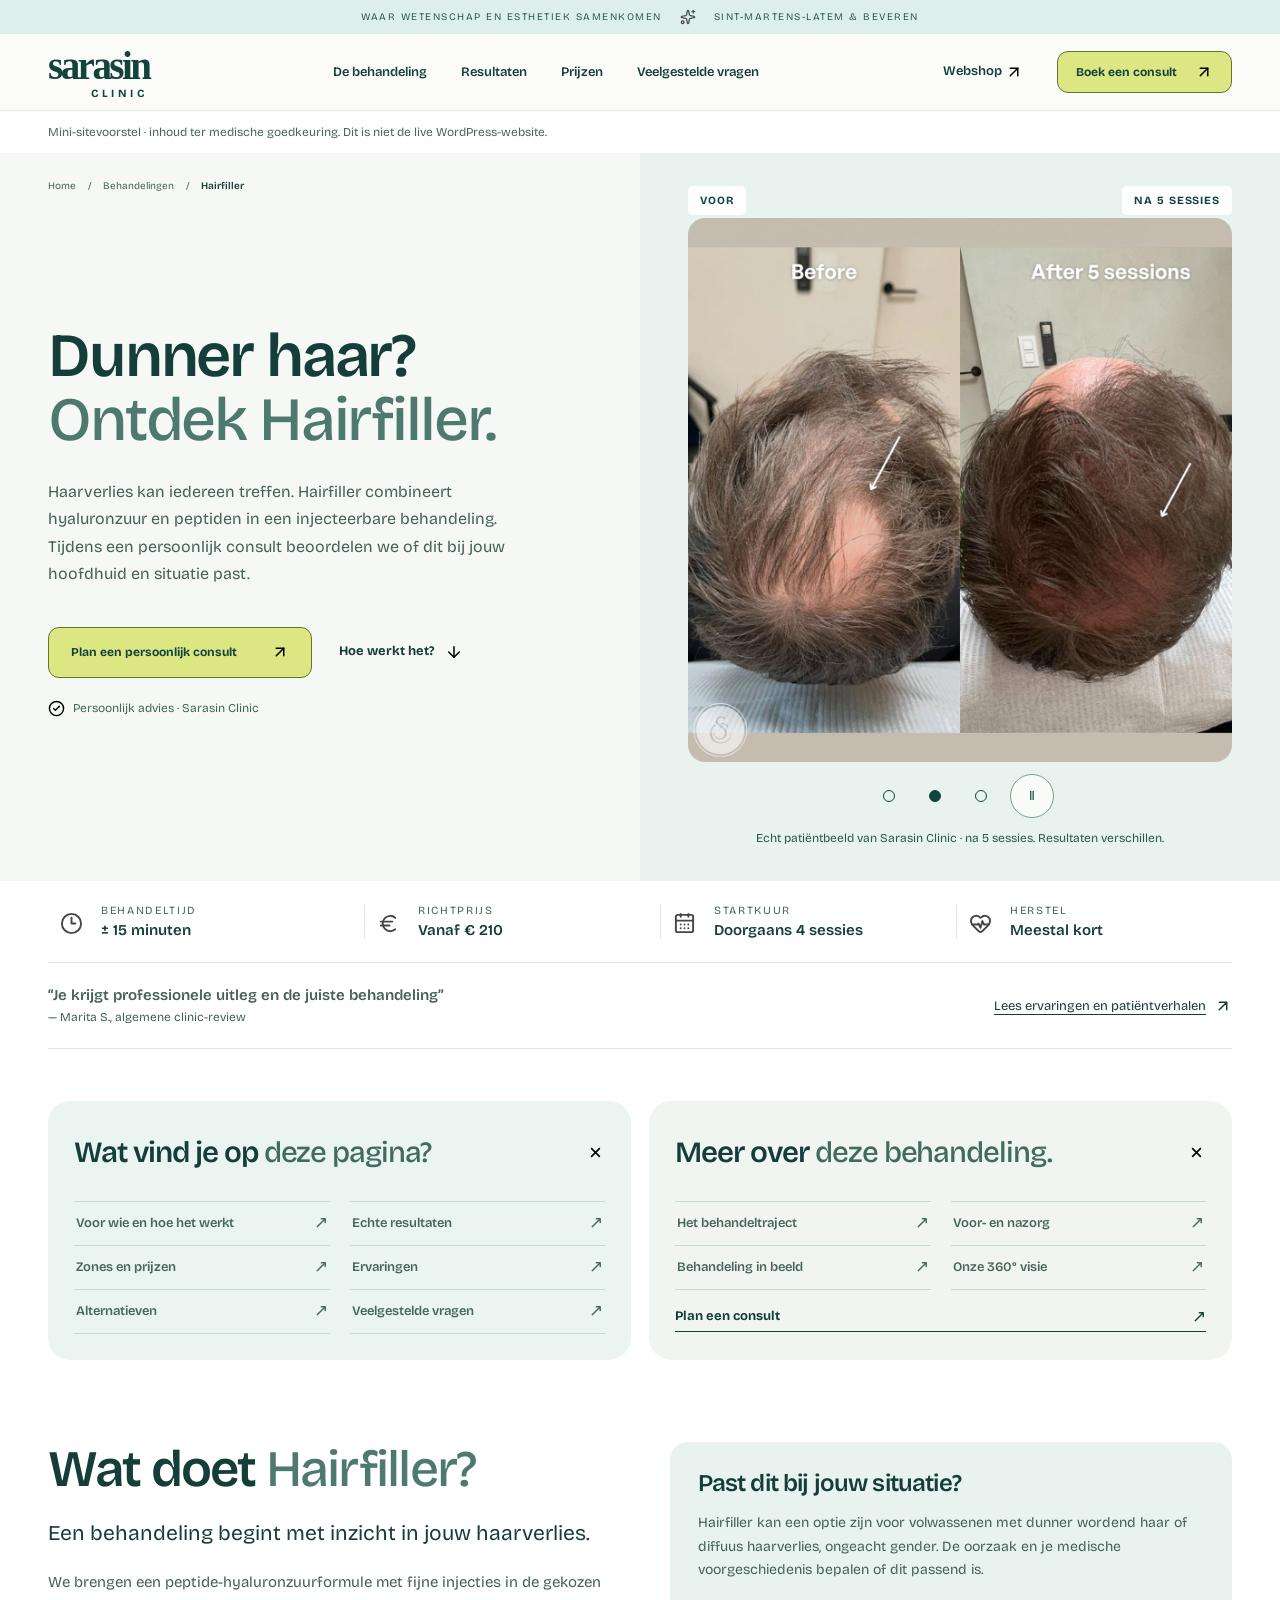
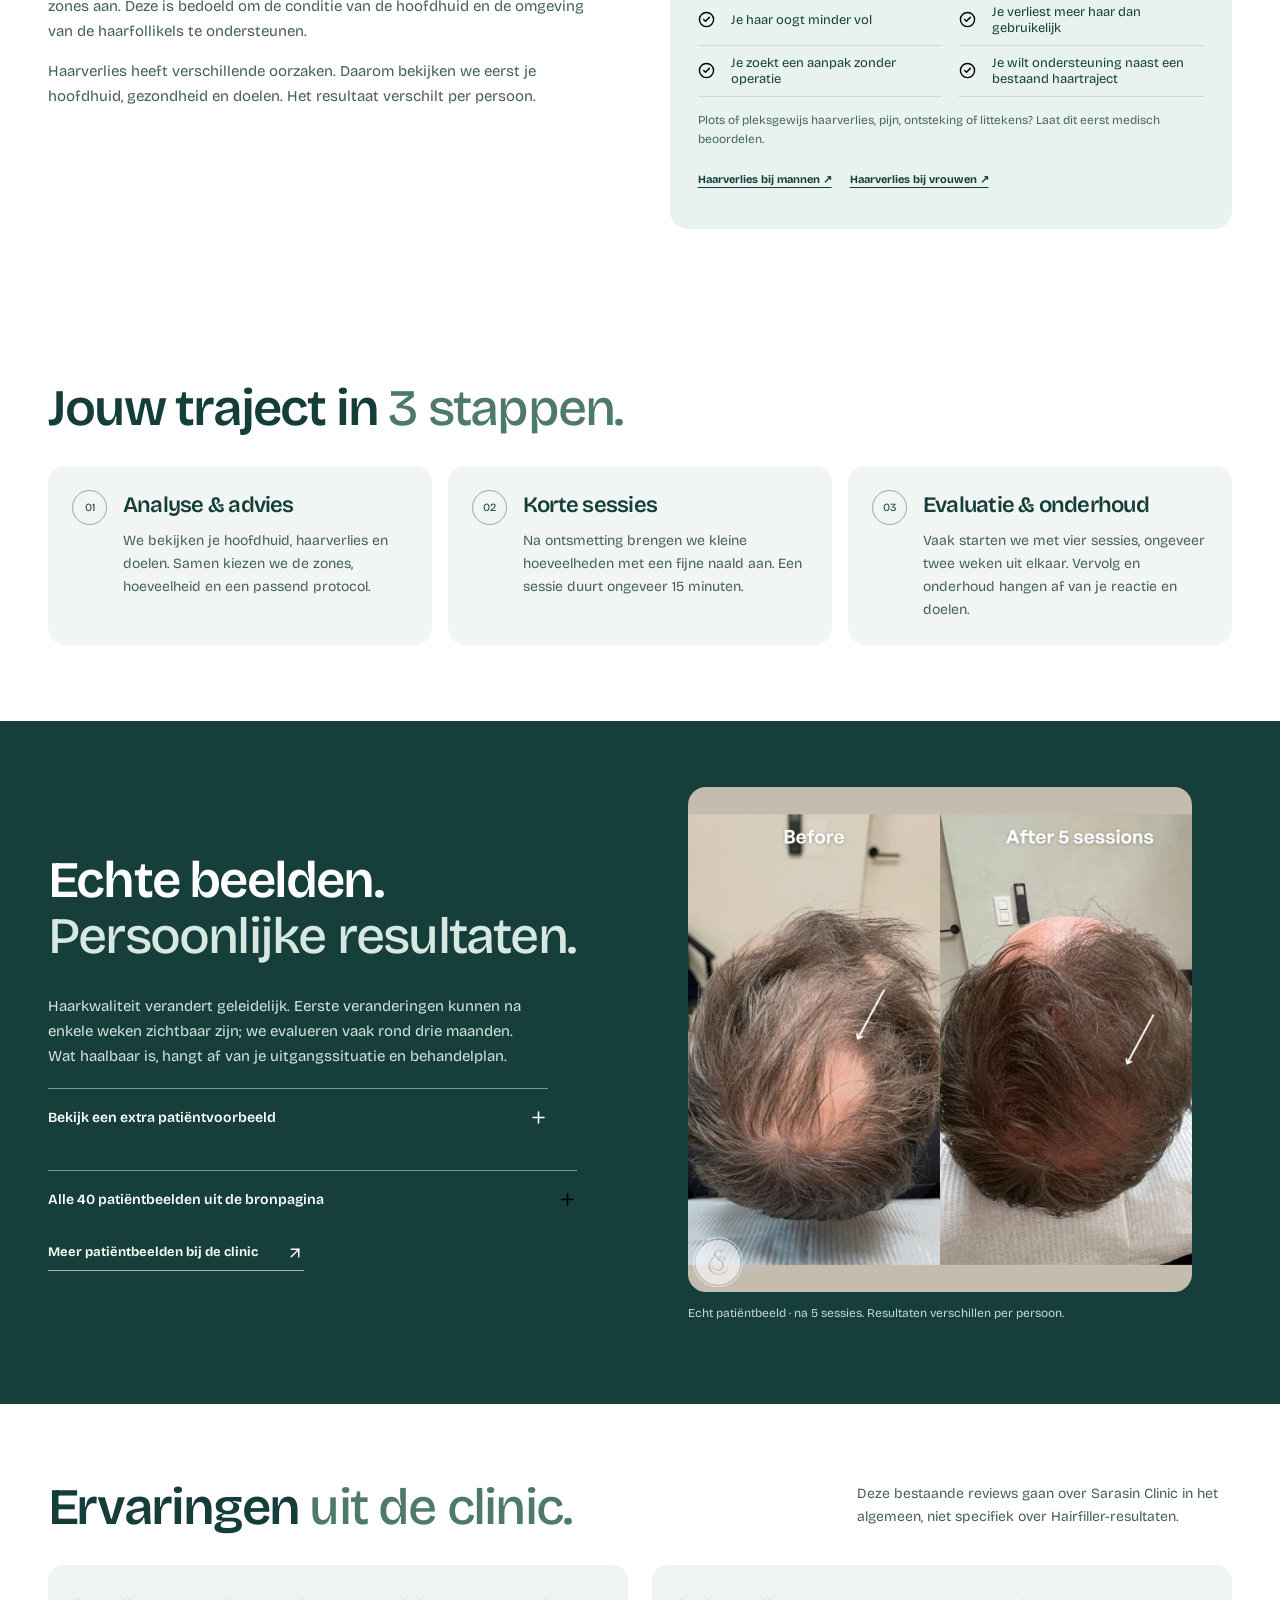
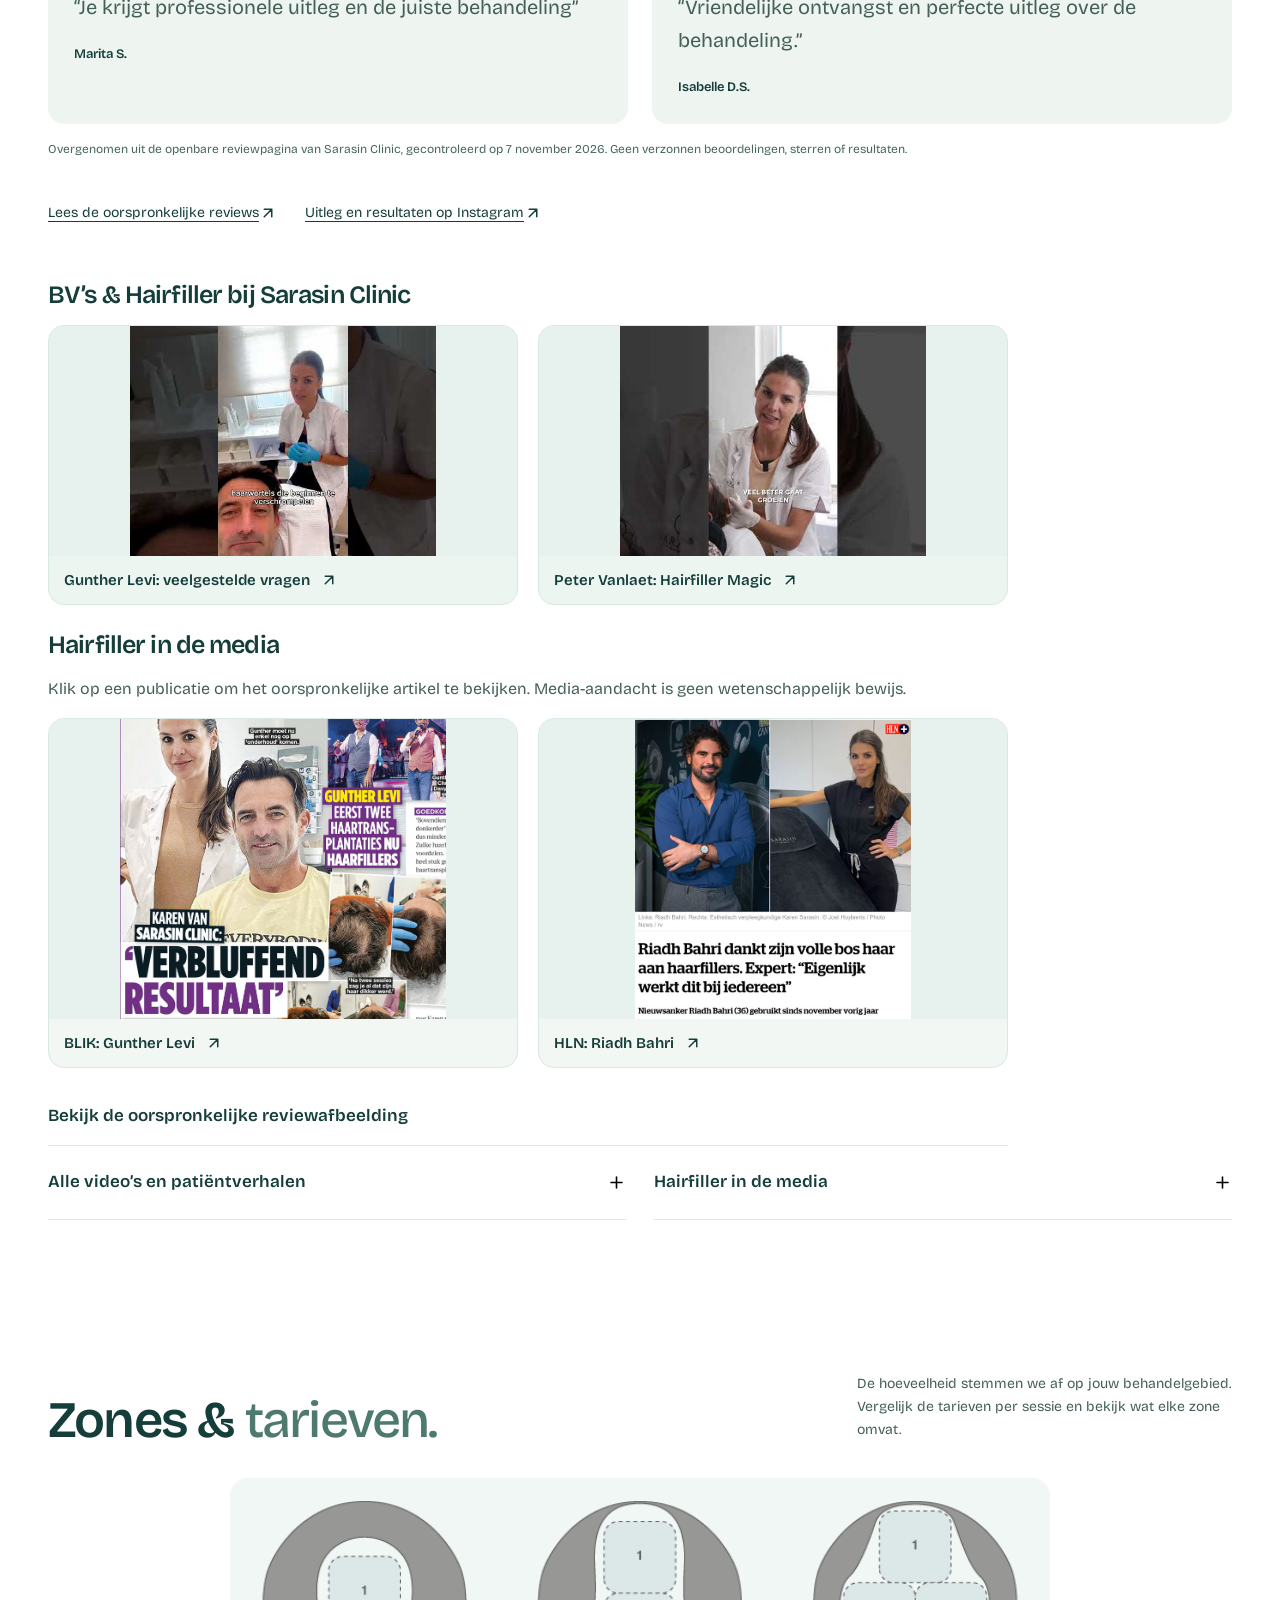
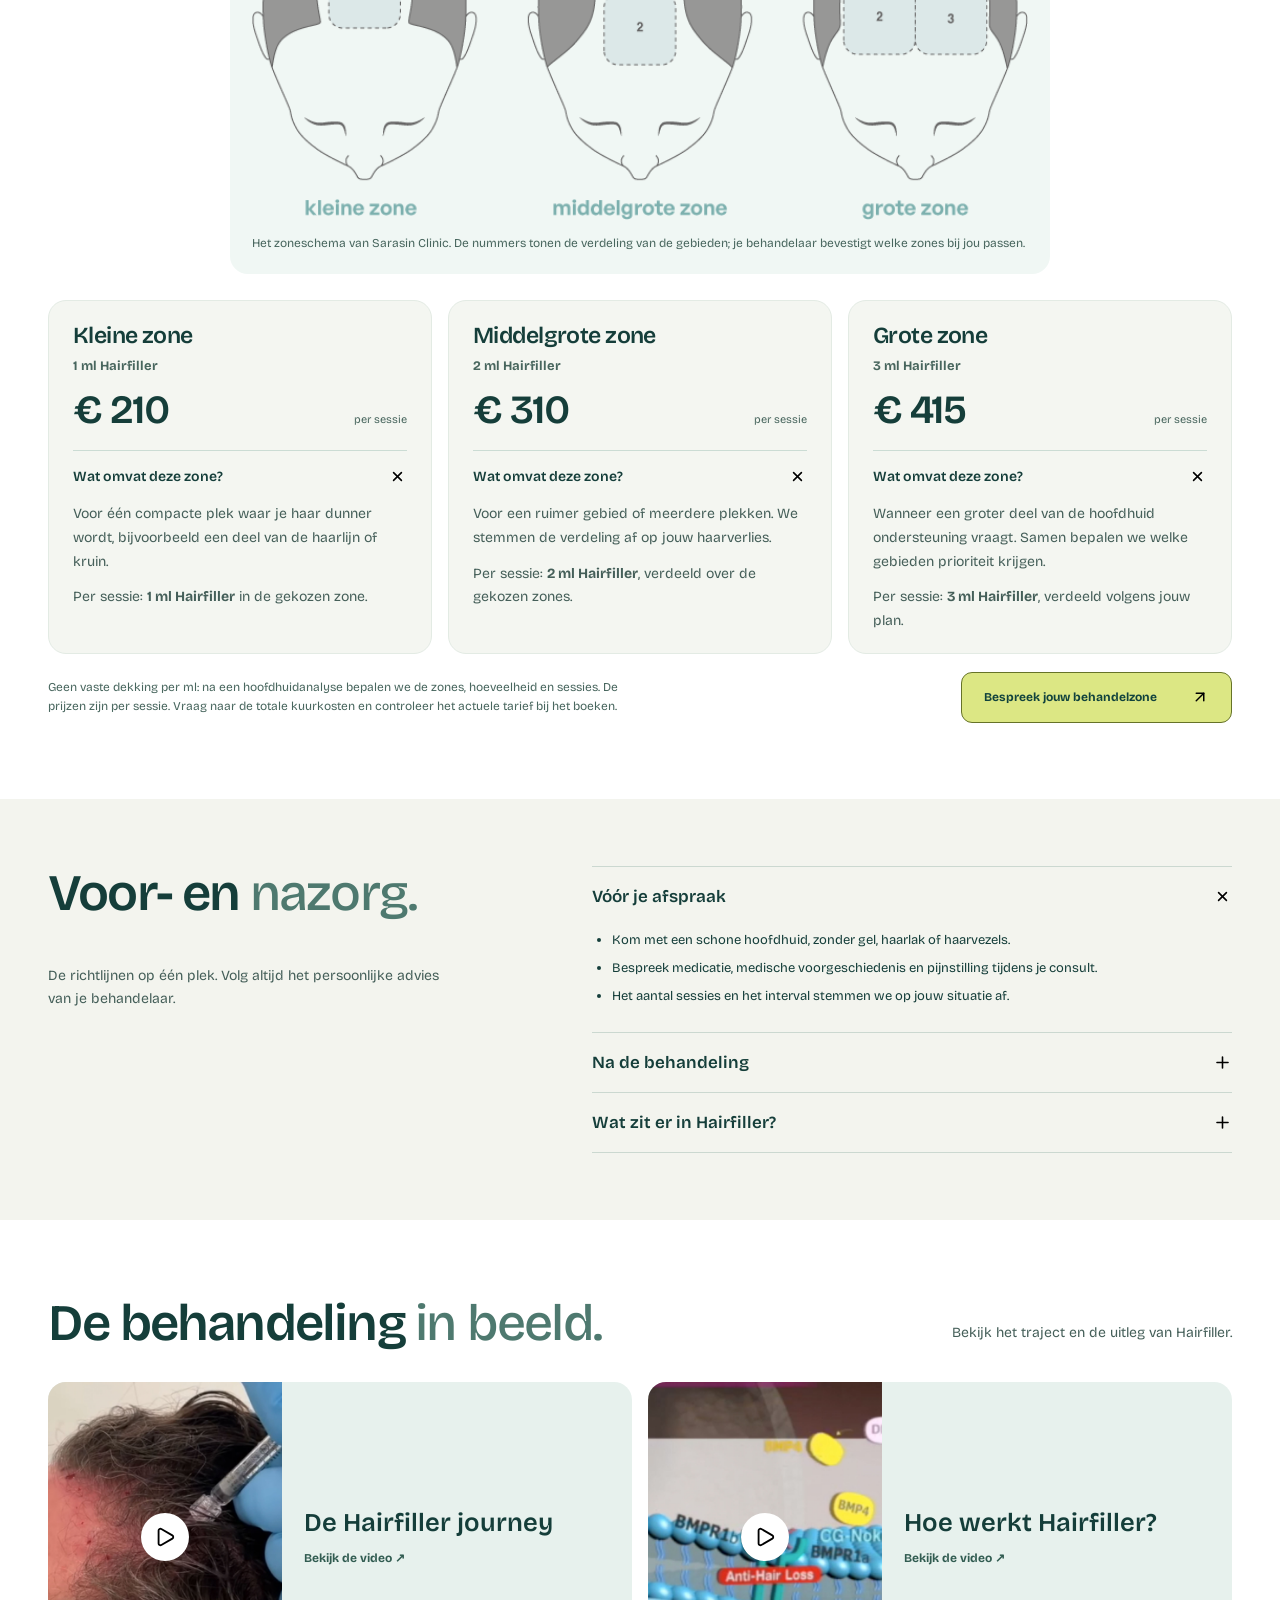
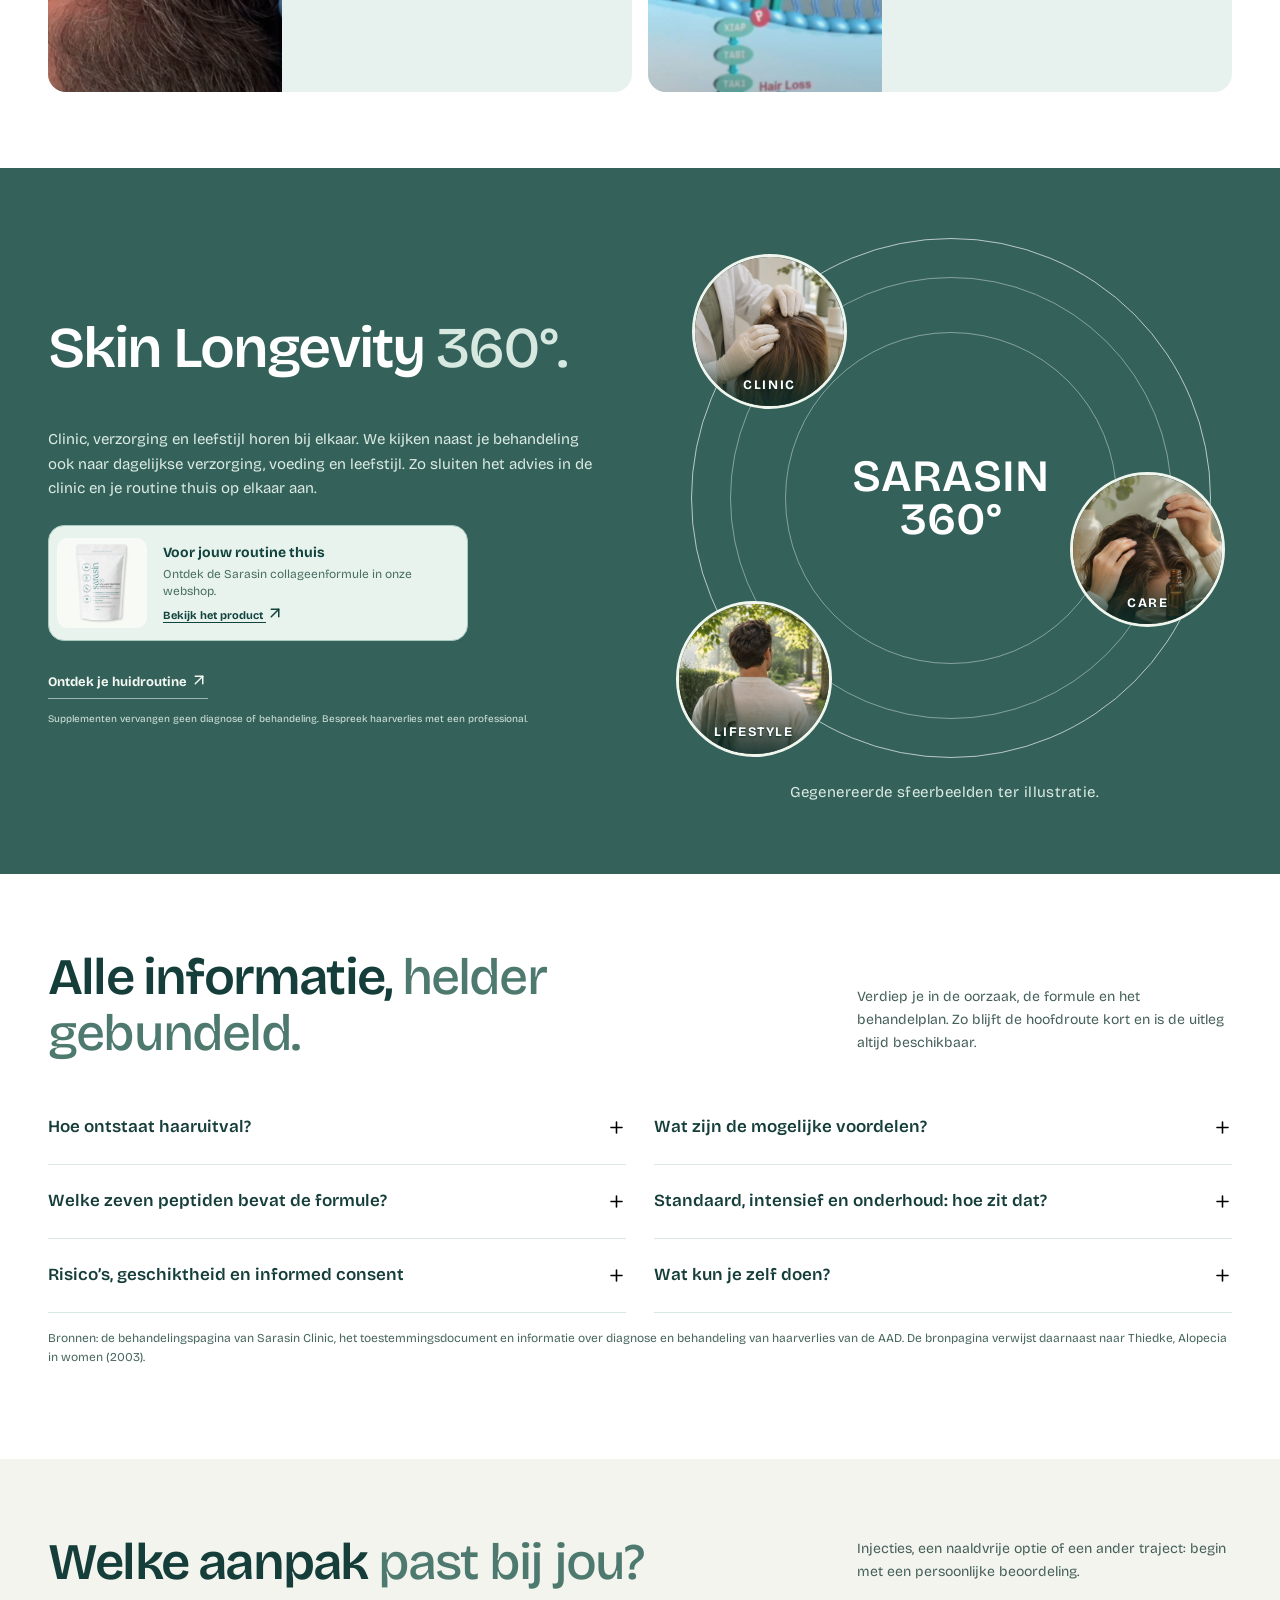
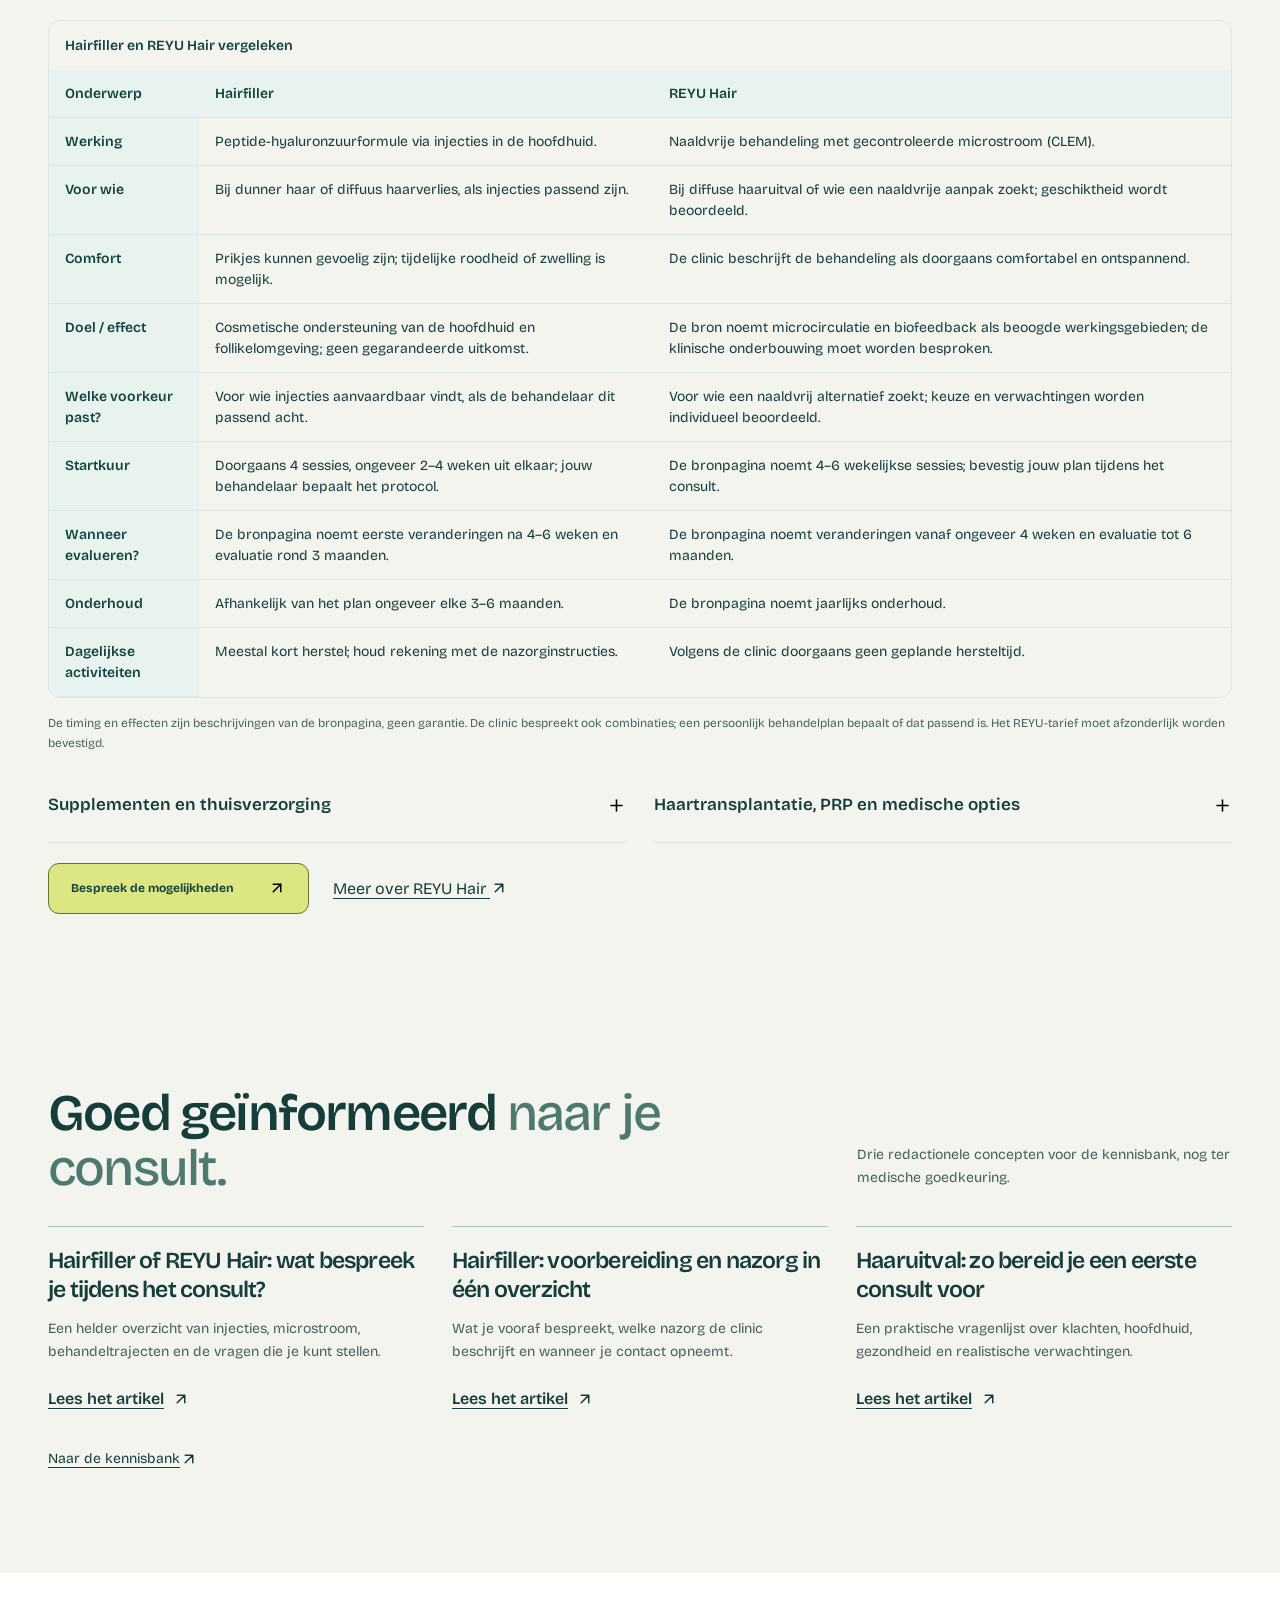
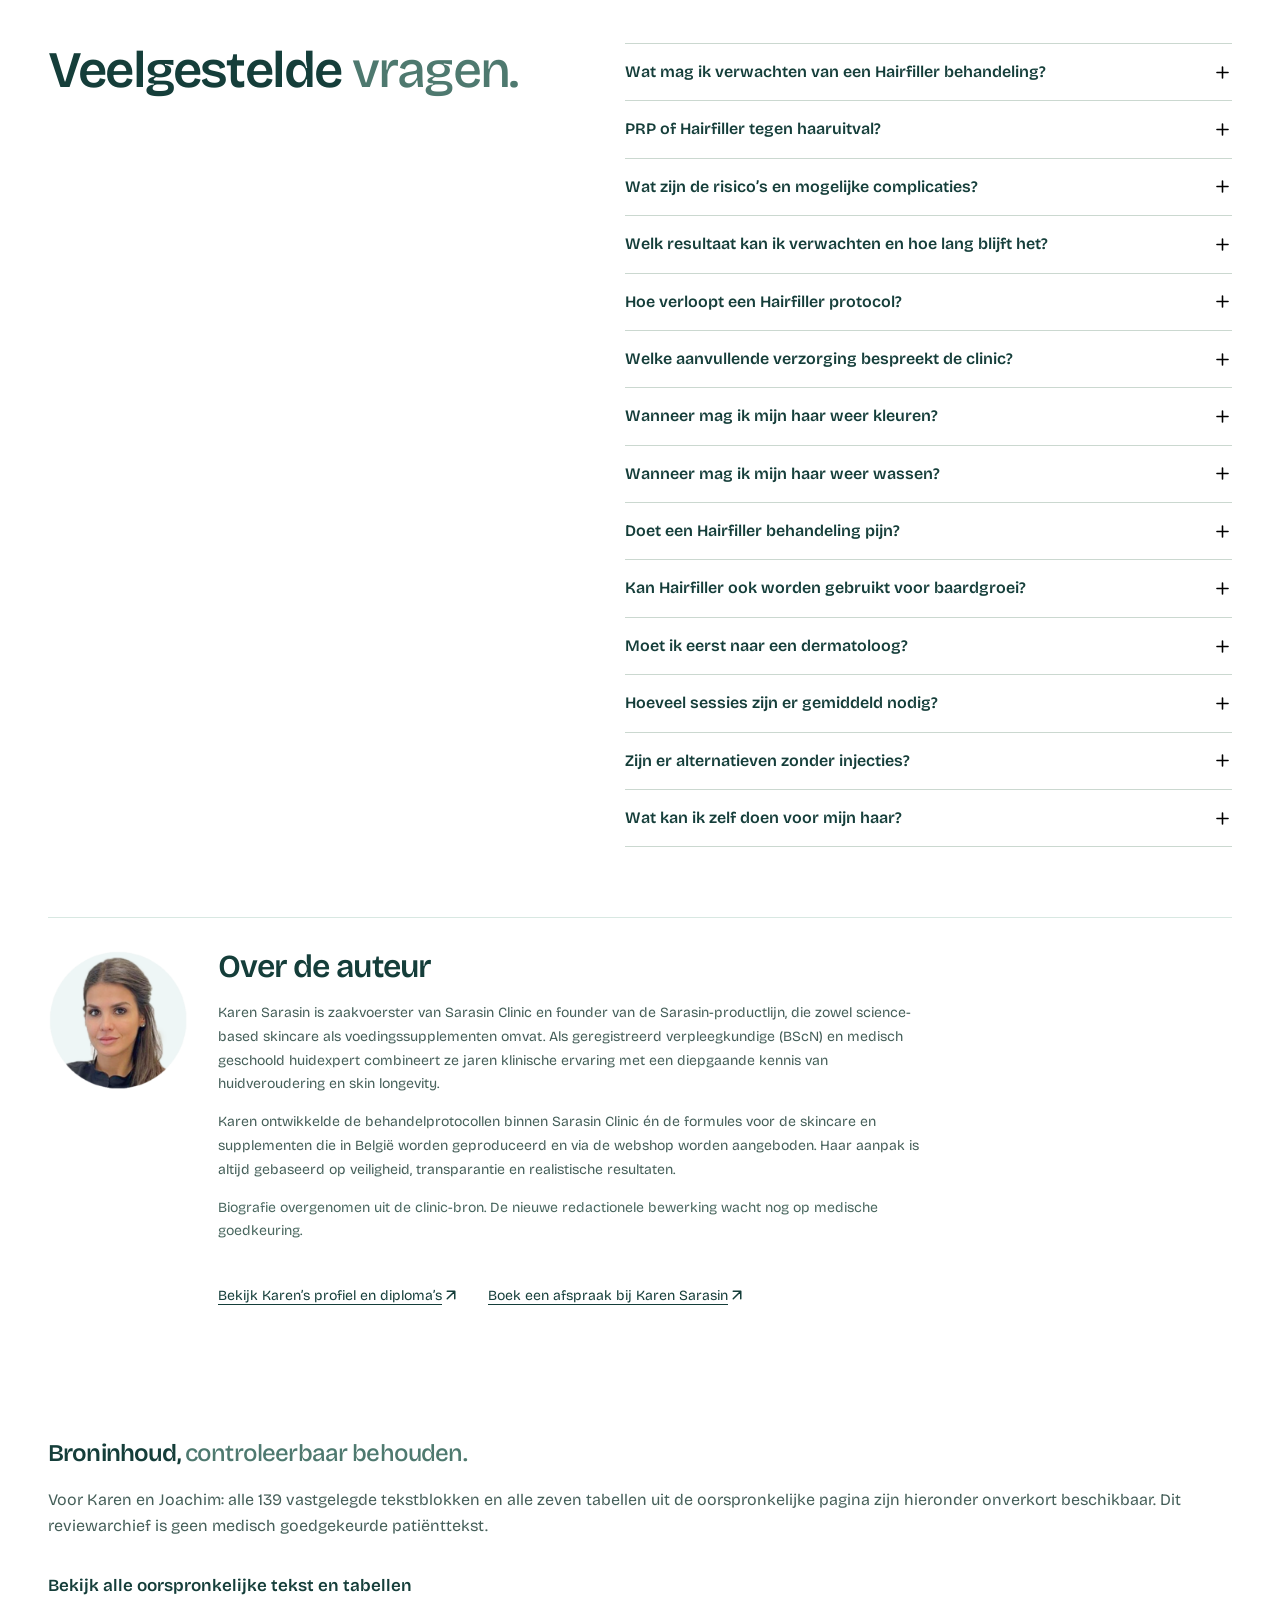
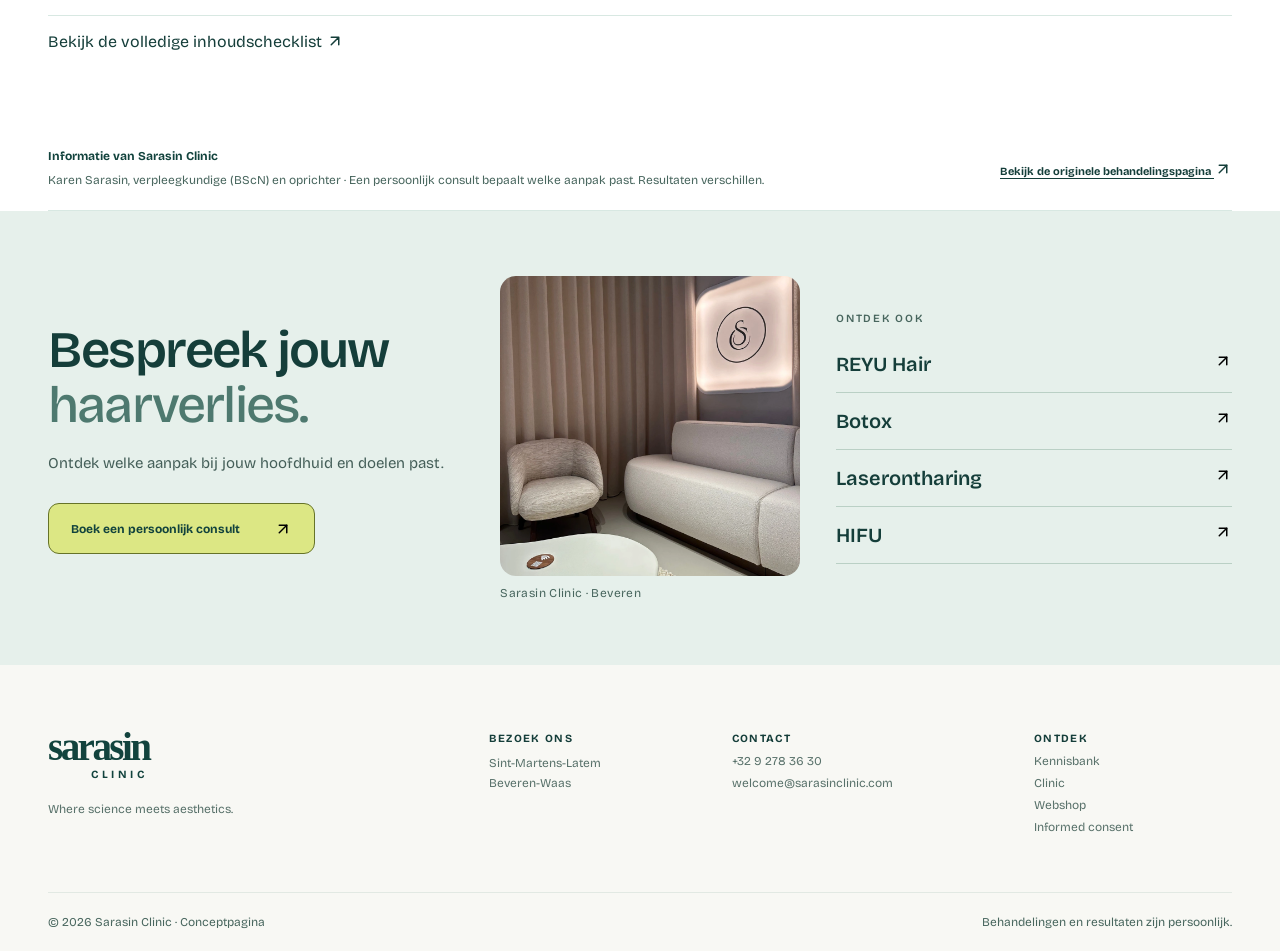
==== commit 6e3d40c2: "Restore complete Hairfiller content and align current Figma review screens" ====
--- a/index.html
+++ b/index.html
@@ -1,5 +1,5 @@
 <!doctype html>
-<html lang="nl-BE" data-design-revision="2026-11-07">
+<html lang="nl-BE" data-design-revision="2026-11-08">
 <head>
   <meta charset="utf-8">
   <meta name="viewport" content="width=device-width, initial-scale=1, viewport-fit=cover">
@@ -57,7 +57,7 @@
       <div><img class="fact-icon" src="assets/icons/heart-pulse.svg" alt=""><small>HERSTEL</small><strong>Meestal kort</strong></div>
     </section>
 
-    <section class="page-guides wrap" aria-label="Verken deze behandeling">
+    <!-- REVIEW-TEASER:START --><aside class="review-teaser wrap" aria-label="Ervaringen bij Sarasin Clinic"><p>“Je krijgt professionele uitleg en de juiste behandeling” <span>— Marita S., algemene clinic-review</span></p><a href="#ervaringen">Lees ervaringen en patiëntverhalen <svg class="link-arrow" aria-hidden="true" width="18" height="18" viewBox="0 0 24 24" fill="none" stroke="currentColor" stroke-width="2" stroke-linecap="round" stroke-linejoin="round"><path d="M7 7h10v10M7 17 17 7"/></svg></a></aside><!-- REVIEW-TEASER:END --><section class="page-guides wrap" aria-label="Verken deze behandeling">
       <details class="guide-card guide-primary" data-mobile-disclosure open>
         <summary><h2>Wat vind je op <em>deze pagina?</em></h2><span aria-hidden="true">+</span></summary>
         <nav aria-label="Onderwerpen op deze pagina"><a href="#behandeling">Voor wie en hoe het werkt <span aria-hidden="true">↗</span></a><a href="#resultaten">Echte resultaten <span aria-hidden="true">↗</span></a><a href="#prijzen">Zones en prijzen <span aria-hidden="true">↗</span></a><a href="#ervaringen">Ervaringen <span aria-hidden="true">↗</span></a><a href="#alternatieven">Alternatieven <span aria-hidden="true">↗</span></a><a href="#vragen">Veelgestelde vragen <span aria-hidden="true">↗</span></a></nav>
@@ -106,7 +106,7 @@
       </div>
     </section>
 
-    <section class="price-section section-space wrap" id="prijzen">
+    <section class="section-space wrap" id="ervaringen"><div class="section-top"><h2>Ervaringen <em>uit de clinic.</em></h2><p>Deze bestaande reviews gaan over Sarasin Clinic in het algemeen, niet specifiek over Hairfiller-resultaten.</p></div><div class="review-grid"><blockquote><p>“Je krijgt professionele uitleg en de juiste behandeling”</p><cite>Marita S.</cite></blockquote><blockquote><p>“Vriendelijke ontvangst en perfecte uitleg over de behandeling.”</p><cite>Isabelle D.S.</cite></blockquote></div><p class="pilot-note">Overgenomen uit de openbare <a href="https://sarasinclinic.com/ervaringen/">reviewpagina van Sarasin Clinic</a>, gecontroleerd op 7 november 2026. Geen verzonnen beoordelingen, sterren of resultaten.</p><div class="source-links"><a href="https://sarasinclinic.com/ervaringen/">Lees de oorspronkelijke reviews <svg class="link-arrow" aria-hidden="true" focusable="false" width="18" height="18" viewBox="0 0 24 24" fill="none" stroke="currentColor" stroke-width="2" stroke-linecap="round" stroke-linejoin="round"><path d="M7 7h10v10M7 17 17 7"/></svg></a><a href="https://www.instagram.com/p/DMNFS29InWc/" target="_blank" rel="noopener">Uitleg en resultaten op Instagram <svg class="link-arrow" aria-hidden="true" focusable="false" width="18" height="18" viewBox="0 0 24 24" fill="none" stroke="currentColor" stroke-width="2" stroke-linecap="round" stroke-linejoin="round"><path d="M7 7h10v10M7 17 17 7"/></svg></a></div><div class="visible-media"><h3>BV’s & Hairfiller bij Sarasin Clinic</h3><div class="patient-story-grid"><button class="patient-story" type="button" data-video="x1Ei7ne13Y4"><img src="assets/source/video-x1Ei7ne13Y4.jpg" width="480" height="360" alt="Gunther Levi: veelgestelde vragen" loading="lazy"><span>Gunther Levi: veelgestelde vragen <svg class="link-arrow" aria-hidden="true" width="18" height="18" viewBox="0 0 24 24" fill="none" stroke="currentColor" stroke-width="2" stroke-linecap="round" stroke-linejoin="round"><path d="M7 7h10v10M7 17 17 7"/></svg></span></button><button class="patient-story" type="button" data-video="WdqKQ2NF8t8"><img src="assets/source/video-WdqKQ2NF8t8.jpg" width="480" height="360" alt="Peter Vanlaet: Hairfiller Magic" loading="lazy"><span>Peter Vanlaet: Hairfiller Magic <svg class="link-arrow" aria-hidden="true" width="18" height="18" viewBox="0 0 24 24" fill="none" stroke="currentColor" stroke-width="2" stroke-linecap="round" stroke-linejoin="round"><path d="M7 7h10v10M7 17 17 7"/></svg></span></button></div><h3>Hairfiller in de media</h3><p>Klik op een publicatie om het oorspronkelijke artikel te bekijken. Media-aandacht is geen wetenschappelijk bewijs.</p><div class="media-publications"><a href="https://sarasinclinic.com/wp-content/uploads/2023/09/2023-08-SarasinClinic-BLIK-Gunther-Levi-haarfiller.pdf" target="_blank" rel="noopener"><img src="assets/source/2023-08-SarasinClinic-BLIK-Gunther-Levi-haarfiller.jpg" width="600" height="800" alt="BLIK: Gunther Levi: oorspronkelijke publicatie over Hairfiller" loading="lazy"><span>BLIK: Gunther Levi <svg class="link-arrow" aria-hidden="true" width="18" height="18" viewBox="0 0 24 24" fill="none" stroke="currentColor" stroke-width="2" stroke-linecap="round" stroke-linejoin="round"><path d="M7 7h10v10M7 17 17 7"/></svg></span></a><a href="assets/source/SararsinClinic_Riadh-Bahri-HLN-haarfiller.jpg" target="_blank" rel="noopener"><img src="assets/source/SararsinClinic_Riadh-Bahri-HLN-haarfiller.jpg" width="600" height="800" alt="HLN: Riadh Bahri: oorspronkelijke publicatie over Hairfiller" loading="lazy"><span>HLN: Riadh Bahri <svg class="link-arrow" aria-hidden="true" width="18" height="18" viewBox="0 0 24 24" fill="none" stroke="currentColor" stroke-width="2" stroke-linecap="round" stroke-linejoin="round"><path d="M7 7h10v10M7 17 17 7"/></svg></span></a></div><details class="review-source-image"><summary>Bekijk de oorspronkelijke reviewafbeelding</summary><img src="assets/source/SarasinClinic_reviews.jpg" alt="Oorspronkelijke algemene reviewafbeelding van Sarasin Clinic" loading="lazy"></details></div><div class="info-disclosures"><details id="meer-videos"><summary>Alle video’s en patiëntverhalen <span aria-hidden="true">+</span></summary><div><p>Naast de twee video’s hierboven zijn ook deze video’s uit de bronpagina beschikbaar. Een externe video wordt pas geladen nadat je op afspelen klikt.</p><div class="archive-videos"><button type="button" data-video="IJwhkNviX20" aria-label="Speel video: Hairfiller: uitleg van de clinic">Hairfiller: uitleg van de clinic</button><button type="button" data-video="wYIBTb6Cfnw" aria-label="Speel video: Hair Filler Magic: patiëntverhaal">Hair Filler Magic: patiëntverhaal</button><button type="button" data-video="M76uytFjRjo" aria-label="Speel video: Voor en na: patiëntverhaal">Voor en na: patiëntverhaal</button><button type="button" data-video="J4glhlyh1c4" aria-label="Speel video: Tussentijdse resultaten">Tussentijdse resultaten</button><button type="button" data-video="fZMP_egLUwY" aria-label="Speel video: Oorzaken van haaruitval uitgelegd">Oorzaken van haaruitval uitgelegd</button><button type="button" data-video="x1Ei7ne13Y4" aria-label="Speel video: Gunther Levi: veelgestelde vragen">Gunther Levi: veelgestelde vragen</button><button type="button" data-video="WdqKQ2NF8t8" aria-label="Speel video: Peter Vanlaet: Hairfiller Magic">Peter Vanlaet: Hairfiller Magic</button></div></div></details><details id="media"><summary>Hairfiller in de media <span aria-hidden="true">+</span></summary><div><div class="source-links"><a href="https://sarasinclinic.com/wp-content/uploads/2023/09/2023-08-SarasinClinic-BLIK-Gunther-Levi-haarfiller.pdf" target="_blank" rel="noopener">BLIK: Gunther Levi (PDF) <svg class="link-arrow" aria-hidden="true" focusable="false" width="18" height="18" viewBox="0 0 24 24" fill="none" stroke="currentColor" stroke-width="2" stroke-linecap="round" stroke-linejoin="round"><path d="M7 7h10v10M7 17 17 7"/></svg></a><a href="assets/source/SararsinClinic_Riadh-Bahri-HLN-haarfiller.jpg" target="_blank" rel="noopener">HLN: Riadh Bahri (originele scan) <svg class="link-arrow" aria-hidden="true" focusable="false" width="18" height="18" viewBox="0 0 24 24" fill="none" stroke="currentColor" stroke-width="2" stroke-linecap="round" stroke-linejoin="round"><path d="M7 7h10v10M7 17 17 7"/></svg></a></div><p>Deze links komen uit de behandelingspagina. Verhalen en media-aandacht zijn geen wetenschappelijk bewijs voor een behandeling.</p></div></details></div></section><section class="price-section section-space wrap" id="prijzen">
       <div class="section-top"><h2>Zones & <em>tarieven.</em></h2><p>De hoeveelheid stemmen we af op jouw behandelgebied. Vergelijk de tarieven per sessie en bekijk wat elke zone omvat.</p></div>
       <figure class="clinic-zone-reference" data-clinic-zone-reference><img src="assets/clinic-treatment-zones.png" width="740" height="306" alt="Origineel zoneschema van Sarasin Clinic: kleine zone met één gebied, middelgrote zone met twee gebieden en grote zone met drie gebieden" loading="lazy"><figcaption>Het zoneschema van Sarasin Clinic. De nummers tonen de verdeling van de gebieden; je behandelaar bevestigt welke zones bij jou passen.</figcaption></figure>
       <div class="price-grid">
@@ -156,14 +156,14 @@
     </section>
 
     <!-- PILOT:START -->
-<section class="section-space wrap" id="meer-informatie" aria-labelledby="more-title"><div class="section-top"><h2 id="more-title">Alle informatie, <em>helder gebundeld.</em></h2><p>Verdiep je in de oorzaak, de formule en het behandelplan. Zo blijft de hoofdroute kort en is de uitleg altijd beschikbaar.</p></div><div class="info-disclosures"><!-- SOURCE-ILLUSTRATIONS:START --><details id="bronillustraties"><summary>Oorspronkelijke bronillustraties en reviews <span aria-hidden="true">+</span></summary><div><p>Oorspronkelijke beelden bij de broninformatie, ter context en medische controle. Ze vervangen geen actuele persoonlijke instructies; effectclaims in bronillustraties zijn nog niet door ons gevalideerd.</p><div class="source-links"><a href="assets/source/Dr_Cyj_hairfiller-haargroei.png" target="_blank" rel="noopener">Formule en haarcyclus <svg class="link-arrow" aria-hidden="true" focusable="false" width="18" height="18" viewBox="0 0 24 24" fill="none" stroke="currentColor" stroke-width="2" stroke-linecap="round" stroke-linejoin="round"><path d="M7 7h10v10M7 17 17 7"/></svg></a><a href="assets/source/haaruitval-klein-haaruitval1week_zonderhaarfiller_grote-1week-zonder-haarfiller.jpg" target="_blank" rel="noopener">Illustratie haaruitval uit de bron <svg class="link-arrow" aria-hidden="true" focusable="false" width="18" height="18" viewBox="0 0 24 24" fill="none" stroke="currentColor" stroke-width="2" stroke-linecap="round" stroke-linejoin="round"><path d="M7 7h10v10M7 17 17 7"/></svg></a><a href="assets/source/sarasinclinic-haarfiller_nazorg.png" target="_blank" rel="noopener">Oorspronkelijke nazorgillustratie <svg class="link-arrow" aria-hidden="true" focusable="false" width="18" height="18" viewBox="0 0 24 24" fill="none" stroke="currentColor" stroke-width="2" stroke-linecap="round" stroke-linejoin="round"><path d="M7 7h10v10M7 17 17 7"/></svg></a><a href="assets/source/SarasinClinic_reviews.jpg" target="_blank" rel="noopener">Reviewafbeelding uit de bronpagina <svg class="link-arrow" aria-hidden="true" focusable="false" width="18" height="18" viewBox="0 0 24 24" fill="none" stroke="currentColor" stroke-width="2" stroke-linecap="round" stroke-linejoin="round"><path d="M7 7h10v10M7 17 17 7"/></svg></a></div></div></details><!-- SOURCE-ILLUSTRATIONS:END -->
+<section class="section-space wrap" id="meer-informatie" aria-labelledby="more-title"><div class="section-top"><h2 id="more-title">Alle informatie, <em>helder gebundeld.</em></h2><p>Verdiep je in de oorzaak, de formule en het behandelplan. Zo blijft de hoofdroute kort en is de uitleg altijd beschikbaar.</p></div><div class="info-disclosures">
 <details id="oorzaken"><summary>Hoe ontstaat haaruitval? <span aria-hidden="true">+</span></summary><div><p>Erfelijkheid, hormonen, leeftijd, een bevalling, stress en voeding kunnen een rol spelen. De activiteit van haarfollikels en de haardichtheid kunnen met de jaren veranderen. Haarverlies kan iedereen treffen; de oorzaak bepaalt welke aanpak past.</p><p>De clinic bespreekt dun haar, overmatige uitval, meer volume en ondersteuning rondom een haartransplantatie als mogelijke gespreksonderwerpen. Een behandeling is niet automatisch geschikt voor elke vorm of elk stadium van alopecia.</p></div></details>
 <details id="voordelen"><summary>Wat zijn de mogelijke voordelen? <span aria-hidden="true">+</span></summary><div><p>De clinic beschrijft een korte, minimaal invasieve behandeling, afgestemd op je haar en doelen, met meestal weinig geplande hersteltijd. De beoogde verbetering betreft de hoofdhuid, haaruitval, haarkwaliteit en de omgeving van de haarfollikels. Resultaten en herstel verschillen: injecties zijn niet zonder risico.</p><p>Hyaluronzuur en biomimetische peptiden vormen de basis. Peptiden zijn signaalmoleculen; biomimetische varianten bootsen zulke signalen na. De precieze klinische onderbouwing van de afzonderlijke effecten moet door de behandelaar worden toegelicht.</p></div></details>
-<details id="ingredienten"><summary>Welke zeven peptiden bevat de formule? <span aria-hidden="true">+</span></summary><div><p>De bronpagina beschrijft een peptide-hyaluronzuurcomplex. Dit overzicht behoudt alle zeven ingrediëntnamen en codes. De functies zijn beoogde werkingsgebieden, geen individuele resultaatgarantie.</p><div class="data-table-scroll" role="region" aria-label="Ingrediënten en beoogde werkingsgebieden" tabindex="0"><table class="pilot-table"><caption>Ingrediënten en beoogde werkingsgebieden</caption><thead><tr><th scope="col">Peptide</th><th scope="col">Code</th><th scope="col">Omschrijving</th></tr></thead><tbody><tr><th scope="row">Decapeptide-10</th><td>CG-Keramin2</td><td>Ondersteuning van hoofdhuid en haarwortel</td></tr><tr><th scope="row">Octapeptide-11</th><td>CG-Seperin</td><td>Beoogde bescherming tegen stressgerelateerde celschade</td></tr><tr><th scope="row">Octapeptide-2</th><td>Prohairin-β4</td><td>Ondersteuning van de activiteit van haarfollikels</td></tr><tr><th scope="row">Decapeptide-18</th><td>CG-WINT</td><td>Beoogde ondersteuning van folliculaire activiteit</td></tr><tr><th scope="row">Decapeptide-28</th><td>CG-Rehairin</td><td>Beoogde ondersteuning bij haaruitval</td></tr><tr><th scope="row">Oligopeptide-54</th><td>CG-Nokkin</td><td>Beoogde ondersteuning bij haarverlies</td></tr><tr><th scope="row">Oligopeptide-71</th><td>CG-Edrin</td><td>Beoogde ondersteuning van haargroei</td></tr></tbody></table></div><p class="pilot-note">Sterkere bronclaims, zoals de vorming van nieuwe haarzakjes, zijn apart opgenomen in het medische reviewregister en vereisen onderbouwing vóór publicatie als vaststaand effect.</p></div></details>
-<details id="protocollen"><summary>Standaard, intensief en onderhoud: hoe zit dat? <span aria-hidden="true">+</span></summary><div><ul><li><strong>Consult en plan:</strong> analyse van hoofdhuid en haardichtheid; zones, hoeveelheid, verwachtingen en sessies vastleggen. Een eerste sessie kan volgens de bronpagina aansluitend of later plaatsvinden.</li><li><strong>Standaard:</strong> doorgaans vier sessies, vaak om de twee weken.</li><li><strong>Persoonlijke variatie:</strong> de bron noemt ook drie tot vier sessies en intervallen van twee tot vier weken. Laat het exacte schema bevestigen.</li><li><strong>Intensief:</strong> de bron beschrijft vier sessies om de twee weken, gevolgd door eventueel maandelijkse sessies gedurende drie tot zes maanden.</li><li><strong>Onderhoud:</strong> vaak om de drie tot zes maanden; het toestemmingsdocument noemt zesmaandelijks onderhoud.</li><li><strong>Duur:</strong> ongeveer vijftien minuten voor de injectiesessie. De bron noemt elders dertig minuten; bevestig de totale afspraakduur bij het boeken.</li></ul></div></details>
-<details id="veiligheid"><summary>Risico’s, geschiktheid en informed consent <span aria-hidden="true">+</span></summary><div><p>Bespreek allergieën, medicatie en je medische voorgeschiedenis. De clinic vermeldt onder meer zwangerschap, borstvoeding, auto-immuunaandoeningen en irritatie of infectie van de hoofdhuid als aandachtspunten. De behandeling is niet onderzocht voor kinderen.</p><p>Gevoeligheid, roodheid, zwelling of blauwe plekken kunnen voorkomen; ook zeldzame infecties staan in het toestemmingsdocument. Resultaten zijn niet permanent of gegarandeerd. Deze cosmetische behandeling wordt volgens het document niet terugbetaald door het ziekenfonds.</p><a href="https://sarasinclinic.com/wp-content/uploads/2023/06/TOESTEMMING_HAARFILLER_NL-FR-EN_2023_v2.pdf" target="_blank" rel="noopener">Lees het volledige toestemmingsdocument (PDF, NL/FR/EN) <svg class="link-arrow" aria-hidden="true" focusable="false" width="18" height="18" viewBox="0 0 24 24" fill="none" stroke="currentColor" stroke-width="2" stroke-linecap="round" stroke-linejoin="round"><path d="M7 7h10v10M7 17 17 7"/></svg></a></div></details>
-<details id="leefstijl"><summary>Wat kun je zelf doen? <span aria-hidden="true">+</span></summary><div><ul><li>Gevarieerd eten met voldoende eiwitten en bronnen van ijzer, zink, biotine en vitamine D; laat mogelijke tekorten beoordelen.</li><li>Aandacht voor stress, milde reiniging en verzorging van haar en hoofdhuid.</li><li>Beperk sterke hitte, strakke kapsels en irriterende producten.</li><li>De bron noemt hoofdhuidmassage als algemene verzorging; doe dit niet direct na injecties.</li><li>Supplementen, waaronder collageen, zijn geen vervanging voor onderzoek of behandeling. Overleg over noodzaak en gebruik.</li></ul><p>De clinic noemt Hair Grow Serum en Hydra Roller als mogelijke aanvulling. Vraag eerst naar de juiste producten en timing; de actuele productlinks moeten nog worden bevestigd.</p></div></details>
-</div><p class="pilot-note">Bronnen: <a href="https://sarasinclinic.com/behandelingen/hairfiller/">de behandelingspagina van Sarasin Clinic</a>, het toestemmingsdocument en <a href="https://www.aad.org/public/diseases/hair-loss/treatment/diagnosis-treat/">informatie over diagnose en behandeling van haarverlies van de AAD</a>. De bronpagina verwijst daarnaast naar <a href="https://pubmed.ncbi.nlm.nih.gov/12643360/">Thiedke, Alopecia in women (2003)</a>.</p></section><section class="care-section" id="alternatieven"><div class="wrap section-space"><div class="section-top"><h2>Welke aanpak <em>past bij jou?</em></h2><p>Injecties, een naaldvrije optie of een ander traject: begin met een persoonlijke beoordeling.</p></div><div class="data-table-scroll" role="region" aria-label="Hairfiller en REYU Hair vergeleken" tabindex="0"><table class="pilot-table"><caption>Hairfiller en REYU Hair vergeleken</caption><thead><tr><th scope="col">Onderwerp</th><th scope="col">Hairfiller</th><th scope="col">REYU Hair</th></tr></thead><tbody><tr><th scope="row">Werking</th><td>Peptide-hyaluronzuurformule via injecties in de hoofdhuid.</td><td>Naaldvrije behandeling met gecontroleerde microstroom (CLEM).</td></tr><tr><th scope="row">Voor wie</th><td>Bij dunner haar of diffuus haarverlies, als injecties passend zijn.</td><td>Bij diffuse haaruitval of wie een naaldvrije aanpak zoekt; geschiktheid wordt beoordeeld.</td></tr><tr><th scope="row">Comfort</th><td>Prikjes kunnen gevoelig zijn; tijdelijke roodheid of zwelling is mogelijk.</td><td>De clinic beschrijft de behandeling als doorgaans comfortabel en ontspannend.</td></tr><tr><th scope="row">Startkuur</th><td>Doorgaans 4 sessies, ongeveer 2–4 weken uit elkaar; jouw behandelaar bepaalt het protocol.</td><td>De bronpagina noemt 4–6 wekelijkse sessies; bevestig jouw plan tijdens het consult.</td></tr><tr><th scope="row">Wanneer evalueren?</th><td>De bronpagina noemt eerste veranderingen na 4–6 weken en evaluatie rond 3 maanden.</td><td>De bronpagina noemt veranderingen vanaf ongeveer 4 weken en evaluatie tot 6 maanden.</td></tr><tr><th scope="row">Onderhoud</th><td>Afhankelijk van het plan ongeveer elke 3–6 maanden.</td><td>De bronpagina noemt jaarlijks onderhoud.</td></tr><tr><th scope="row">Dagelijkse activiteiten</th><td>Meestal kort herstel; houd rekening met de nazorginstructies.</td><td>Volgens de clinic doorgaans geen geplande hersteltijd.</td></tr></tbody></table></div><p class="pilot-note">De timing en effecten zijn beschrijvingen van de bronpagina, geen garantie. De clinic bespreekt ook combinaties; een persoonlijk behandelplan bepaalt of dat passend is. Het REYU-tarief moet afzonderlijk worden bevestigd.</p><div class="info-disclosures"><details id="supplementen"><summary>Supplementen en thuisverzorging <span aria-hidden="true">+</span></summary><div><p>De bronpagina noemt biotine, zink en collageen als mogelijke ondersteuning, vooral bij een vastgesteld tekort. Het effect kan beperkt zijn en kost tijd. Vul niet automatisch hoge doses aan; laat medische oorzaken en eventuele tekorten beoordelen.</p></div></details><details id="transplantatie"><summary>Haartransplantatie, PRP en medische opties <span aria-hidden="true">+</span></summary><div><p>Bij een haartransplantatie worden haarfollikels van een donorgebied verplaatst. Dit is een ander, ingrijpender traject met eigen geschiktheidscriteria, kosten en herstel. De clinic bespreekt Hairfiller soms als aanvulling rondom een transplantatie, maar een betere overleving van transplantaten mag niet als gegarandeerd resultaat worden beloofd.</p><p>PRP en, bij bepaalde diagnoses, geneesmiddelen zoals minoxidil of finasteride zijn andere onderwerpen voor de arts. Keuze en eventuele combinaties vragen een medische beoordeling; start hiermee niet op eigen initiatief.</p></div></details></div><div class="pilot-actions"><a class="button" href="https://booking.sarasinclinic.com/appointment/locations">Bespreek de mogelijkheden <span aria-hidden="true">↗</span></a><a href="https://sarasinclinic.com/behandelingen/reyu-hair/">Meer over REYU Hair <svg class="link-arrow" aria-hidden="true" focusable="false" width="18" height="18" viewBox="0 0 24 24" fill="none" stroke="currentColor" stroke-width="2" stroke-linecap="round" stroke-linejoin="round"><path d="M7 7h10v10M7 17 17 7"/></svg></a></div></div></section><section class="section-space wrap" id="ervaringen"><div class="section-top"><h2>Ervaringen <em>uit de clinic.</em></h2><p>Deze bestaande reviews gaan over Sarasin Clinic in het algemeen, niet specifiek over Hairfiller-resultaten.</p></div><div class="review-grid"><blockquote><p>“Je krijgt professionele uitleg en de juiste behandeling”</p><cite>Marita S.</cite></blockquote><blockquote><p>“Vriendelijke ontvangst en perfecte uitleg over de behandeling.”</p><cite>Isabelle D.S.</cite></blockquote></div><p class="pilot-note">Overgenomen uit de openbare <a href="https://sarasinclinic.com/ervaringen/">reviewpagina van Sarasin Clinic</a>, gecontroleerd op 7 november 2026. Geen verzonnen beoordelingen, sterren of resultaten.</p><div class="source-links"><a href="https://sarasinclinic.com/ervaringen/">Lees de oorspronkelijke reviews <svg class="link-arrow" aria-hidden="true" focusable="false" width="18" height="18" viewBox="0 0 24 24" fill="none" stroke="currentColor" stroke-width="2" stroke-linecap="round" stroke-linejoin="round"><path d="M7 7h10v10M7 17 17 7"/></svg></a><a href="https://www.instagram.com/p/DMNFS29InWc/" target="_blank" rel="noopener">Uitleg en resultaten op Instagram <svg class="link-arrow" aria-hidden="true" focusable="false" width="18" height="18" viewBox="0 0 24 24" fill="none" stroke="currentColor" stroke-width="2" stroke-linecap="round" stroke-linejoin="round"><path d="M7 7h10v10M7 17 17 7"/></svg></a></div><div class="info-disclosures"><details id="meer-videos"><summary>Alle video’s en patiëntverhalen <span aria-hidden="true">+</span></summary><div><p>Naast de twee video’s hierboven zijn ook deze video’s uit de bronpagina beschikbaar. Een externe video wordt pas geladen nadat je op afspelen klikt.</p><div class="archive-videos"><button type="button" data-video="IJwhkNviX20" aria-label="Speel video: Hairfiller: uitleg van de clinic">Hairfiller: uitleg van de clinic</button><button type="button" data-video="wYIBTb6Cfnw" aria-label="Speel video: Hair Filler Magic: patiëntverhaal">Hair Filler Magic: patiëntverhaal</button><button type="button" data-video="M76uytFjRjo" aria-label="Speel video: Voor en na: patiëntverhaal">Voor en na: patiëntverhaal</button><button type="button" data-video="J4glhlyh1c4" aria-label="Speel video: Tussentijdse resultaten">Tussentijdse resultaten</button><button type="button" data-video="fZMP_egLUwY" aria-label="Speel video: Oorzaken van haaruitval uitgelegd">Oorzaken van haaruitval uitgelegd</button><button type="button" data-video="x1Ei7ne13Y4" aria-label="Speel video: Gunther Levi: veelgestelde vragen">Gunther Levi: veelgestelde vragen</button><button type="button" data-video="WdqKQ2NF8t8" aria-label="Speel video: Peter Vanlaet: Hairfiller Magic">Peter Vanlaet: Hairfiller Magic</button></div></div></details><details id="media"><summary>Hairfiller in de media <span aria-hidden="true">+</span></summary><div><div class="source-links"><a href="https://sarasinclinic.com/wp-content/uploads/2023/09/2023-08-SarasinClinic-BLIK-Gunther-Levi-haarfiller.pdf" target="_blank" rel="noopener">BLIK: Gunther Levi (PDF) <svg class="link-arrow" aria-hidden="true" focusable="false" width="18" height="18" viewBox="0 0 24 24" fill="none" stroke="currentColor" stroke-width="2" stroke-linecap="round" stroke-linejoin="round"><path d="M7 7h10v10M7 17 17 7"/></svg></a><a href="assets/source/SararsinClinic_Riadh-Bahri-HLN-haarfiller.jpg" target="_blank" rel="noopener">HLN: Riadh Bahri (originele scan) <svg class="link-arrow" aria-hidden="true" focusable="false" width="18" height="18" viewBox="0 0 24 24" fill="none" stroke="currentColor" stroke-width="2" stroke-linecap="round" stroke-linejoin="round"><path d="M7 7h10v10M7 17 17 7"/></svg></a></div><p>Deze links komen uit de behandelingspagina. Verhalen en media-aandacht zijn geen wetenschappelijk bewijs voor een behandeling.</p></div></details></div></section><section class="care-section" id="kennisbank"><div class="wrap section-space"><div class="section-top"><h2>Goed geïnformeerd <em>naar je consult.</em></h2><p>Drie redactionele concepten voor de kennisbank, nog ter medische goedkeuring.</p></div><div class="article-list"><article><h3>Hairfiller of REYU Hair: wat bespreek je tijdens het consult?</h3><p>Een helder overzicht van injecties, microstroom, behandeltrajecten en de vragen die je kunt stellen.</p><a href="/blog/hairfiller-of-reyu/">Lees het artikel <svg class="link-arrow" aria-hidden="true" focusable="false" width="18" height="18" viewBox="0 0 24 24" fill="none" stroke="currentColor" stroke-width="2" stroke-linecap="round" stroke-linejoin="round"><path d="M7 7h10v10M7 17 17 7"/></svg></a></article><article><h3>Hairfiller: voorbereiding en nazorg in één overzicht</h3><p>Wat je vooraf bespreekt, welke nazorg de clinic beschrijft en wanneer je contact opneemt.</p><a href="/blog/hairfiller-voor-en-nazorg/">Lees het artikel <svg class="link-arrow" aria-hidden="true" focusable="false" width="18" height="18" viewBox="0 0 24 24" fill="none" stroke="currentColor" stroke-width="2" stroke-linecap="round" stroke-linejoin="round"><path d="M7 7h10v10M7 17 17 7"/></svg></a></article><article><h3>Haaruitval: zo bereid je een eerste consult voor</h3><p>Een praktische vragenlijst over klachten, hoofdhuid, gezondheid en realistische verwachtingen.</p><a href="/blog/haaruitval-consult-voorbereiden/">Lees het artikel <svg class="link-arrow" aria-hidden="true" focusable="false" width="18" height="18" viewBox="0 0 24 24" fill="none" stroke="currentColor" stroke-width="2" stroke-linecap="round" stroke-linejoin="round"><path d="M7 7h10v10M7 17 17 7"/></svg></a></article></div><div class="source-links"><a href="/blog/">Naar de kennisbank <svg class="link-arrow" aria-hidden="true" focusable="false" width="18" height="18" viewBox="0 0 24 24" fill="none" stroke="currentColor" stroke-width="2" stroke-linecap="round" stroke-linejoin="round"><path d="M7 7h10v10M7 17 17 7"/></svg></a></div></div></section>
+<details id="ingredienten"><summary>Welke zeven peptiden bevat de formule? <span aria-hidden="true">+</span></summary><div><figure class="formula-figure"><img src="assets/source/Dr_Cyj_hairfiller-haargroei.png" alt="Oorspronkelijke clinic-illustratie van de haarcyclus bij de peptide-hyaluronzuurformule" width="900" height="300" loading="lazy"><figcaption>Illustratie uit de bronpagina; het afgebeelde verloop is geen individuele resultaatgarantie.</figcaption></figure><p>De bronpagina beschrijft een peptide-hyaluronzuurcomplex. Dit overzicht behoudt alle zeven ingrediëntnamen en codes. De functies zijn beoogde werkingsgebieden, geen individuele resultaatgarantie.</p><div class="data-table-scroll" role="region" aria-label="Ingrediënten en beoogde werkingsgebieden" tabindex="0"><table class="pilot-table"><caption>Ingrediënten en beoogde werkingsgebieden</caption><thead><tr><th scope="col">Peptide</th><th scope="col">Code</th><th scope="col">Omschrijving</th></tr></thead><tbody><tr><th scope="row">Decapeptide-10</th><td data-label="Code">CG-Keramin2</td><td data-label="Omschrijving">Ondersteuning van hoofdhuid en haarwortel</td></tr><tr><th scope="row">Octapeptide-11</th><td data-label="Code">CG-Seperin</td><td data-label="Omschrijving">Beoogde bescherming tegen stressgerelateerde celschade</td></tr><tr><th scope="row">Octapeptide-2</th><td data-label="Code">Prohairin-β4</td><td data-label="Omschrijving">Ondersteuning van de activiteit van haarfollikels</td></tr><tr><th scope="row">Decapeptide-18</th><td data-label="Code">CG-WINT</td><td data-label="Omschrijving">Beoogde ondersteuning van folliculaire activiteit</td></tr><tr><th scope="row">Decapeptide-28</th><td data-label="Code">CG-Rehairin</td><td data-label="Omschrijving">Beoogde ondersteuning bij haaruitval</td></tr><tr><th scope="row">Oligopeptide-54</th><td data-label="Code">CG-Nokkin</td><td data-label="Omschrijving">Beoogde ondersteuning bij haarverlies</td></tr><tr><th scope="row">Oligopeptide-71</th><td data-label="Code">CG-Edrin</td><td data-label="Omschrijving">Beoogde ondersteuning van haargroei</td></tr></tbody></table></div><p class="pilot-note">Sterkere bronclaims, zoals de vorming van nieuwe haarzakjes, zijn apart opgenomen in het medische reviewregister en vereisen onderbouwing vóór publicatie als vaststaand effect.</p></div></details>
+<details id="protocollen"><summary>Standaard, intensief en onderhoud: hoe zit dat? <span aria-hidden="true">+</span></summary><div><div class="data-table-scroll restored-table" tabindex="0" role="region" aria-label="Behandelprocedure"><table class="pilot-table" data-source-table="SRC-059"><caption>Behandelprocedure</caption><thead><tr><th scope="col">Fase</th><th scope="col">Wat gebeurt er?</th><th scope="col">Duur / interval</th></tr></thead><tbody><tr><th scope="row">Consult &amp; diagnose</th><td data-label="Wat gebeurt er?">Analyse van hoofdhuid, haardichtheid en haarverlies.</td><td data-label="Duur / interval">Eerste afspraak</td></tr><tr><th scope="row">Plan op maat</th><td data-label="Wat gebeurt er?">Zones, hoeveelheid, sessies, kosten en verwachtingen bespreken.</td><td data-label="Duur / interval">Tijdens het consult</td></tr><tr><th scope="row">Kuur &amp; timing</th><td data-label="Wat gebeurt er?">De bron noemt gemiddeld vier sessies; de eerste sessie kan aansluitend of later.</td><td data-label="Duur / interval">Vaak om de twee weken; persoonlijk te bevestigen</td></tr><tr><th scope="row">Injectieprocedure</th><td data-label="Wat gebeurt er?">Hoofdhuid ontsmetten, fijne injecties rond de haarfollikels. Bespreek eventuele pijnstilling vooraf met de behandelaar.</td><td data-label="Duur / interval">Ongeveer 15 minuten; totale afspraakduur bevestigen</td></tr></tbody></table></div><ul><li><strong>Consult en plan:</strong> analyse van hoofdhuid en haardichtheid; zones, hoeveelheid, verwachtingen en sessies vastleggen. Een eerste sessie kan volgens de bronpagina aansluitend of later plaatsvinden.</li><li><strong>Standaard:</strong> doorgaans vier sessies, vaak om de twee weken.</li><li><strong>Persoonlijke variatie:</strong> de bron noemt ook drie tot vier sessies en intervallen van twee tot vier weken. Laat het exacte schema bevestigen.</li><li><strong>Intensief:</strong> de bron beschrijft vier sessies om de twee weken, gevolgd door eventueel maandelijkse sessies gedurende drie tot zes maanden.</li><li><strong>Onderhoud:</strong> vaak om de drie tot zes maanden; het toestemmingsdocument noemt zesmaandelijks onderhoud.</li><li><strong>Duur:</strong> ongeveer vijftien minuten voor de injectiesessie. De bron noemt elders dertig minuten; bevestig de totale afspraakduur bij het boeken.</li></ul></div></details>
+<details id="veiligheid"><summary>Risico’s, geschiktheid en informed consent <span aria-hidden="true">+</span></summary><div><div class="restored-care-tables"><h3>Voor- en nazorg: het volledige overzicht</h3><p>De bronrichtlijnen hieronder worden tijdens het consult afgestemd op jouw situatie.</p><div class="data-table-scroll restored-table" tabindex="0" role="region" aria-label="Voorzorg bij Hairfiller"><table class="pilot-table" data-source-table="SRC-063"><caption>Voorzorg bij Hairfiller</caption><thead><tr><th scope="col">Voorzorg</th><th scope="col">Richtlijn</th></tr></thead><tbody><tr><th scope="row">Hoofdhuid</th><td data-label="Richtlijn">Kom met een propere hoofdhuid, zonder gel, haarlak of haarvezels.</td></tr><tr><th scope="row">Pijnstilling</th><td data-label="Richtlijn">De bron noemt pijnstilling 45 minuten vooraf. Bespreek eerst met je behandelaar welk middel en welke timing voor jou geschikt zijn.</td></tr><tr><th scope="row">Behandelreeks</th><td data-label="Richtlijn">De bron noemt zowel vier sessies om de twee weken als drie tot vier sessies met twee tot vier weken ertussen. Laat jouw schema bevestigen.</td></tr></tbody></table></div><div class="data-table-scroll restored-table" tabindex="0" role="region" aria-label="Nazorg bij Hairfiller"><table class="pilot-table" data-source-table="SRC-066"><caption>Nazorg bij Hairfiller</caption><thead><tr><th scope="col">Nazorg</th><th scope="col">Richtlijn</th></tr></thead><tbody><tr><th scope="row">Hygiëne</th><td data-label="Richtlijn">Wacht 24 uur met haar wassen.</td></tr><tr><th scope="row">Activiteit</th><td data-label="Richtlijn">Wacht 48 uur met sporten of intensief zweten.</td></tr><tr><th scope="row">Warmte / UV</th><td data-label="Richtlijn">Vermijd direct na de behandeling een warme douche, sauna en zonnebank.</td></tr><tr><th scope="row">Aanraken &amp; producten</th><td data-label="Richtlijn">Raak de hoofdhuid zo min mogelijk aan; geen stylingproducten in de eerste 24 uur.</td></tr><tr><th scope="row">Niet manipuleren</th><td data-label="Richtlijn">Masseer of krab niet aan het behandelde gebied.</td></tr><tr><th scope="row">Herstel</th><td data-label="Richtlijn">De bron noemt dagelijkse activiteiten vanaf de volgende dag; herstel kan verschillen.</td></tr><tr><th scope="row">Onderhoud</th><td data-label="Richtlijn">De bron noemt drie tot zes maanden tussen onderhoudsbehandelingen; volg je persoonlijke plan.</td></tr></tbody></table></div></div><p>Bespreek allergieën, medicatie en je medische voorgeschiedenis. De clinic vermeldt onder meer zwangerschap, borstvoeding, auto-immuunaandoeningen en irritatie of infectie van de hoofdhuid als aandachtspunten. De behandeling is niet onderzocht voor kinderen.</p><p>Gevoeligheid, roodheid, zwelling of blauwe plekken kunnen voorkomen; ook zeldzame infecties staan in het toestemmingsdocument. Resultaten zijn niet permanent of gegarandeerd. Deze cosmetische behandeling wordt volgens het document niet terugbetaald door het ziekenfonds.</p><a href="https://sarasinclinic.com/wp-content/uploads/2023/06/TOESTEMMING_HAARFILLER_NL-FR-EN_2023_v2.pdf" target="_blank" rel="noopener">Lees het volledige toestemmingsdocument (PDF, NL/FR/EN) <svg class="link-arrow" aria-hidden="true" focusable="false" width="18" height="18" viewBox="0 0 24 24" fill="none" stroke="currentColor" stroke-width="2" stroke-linecap="round" stroke-linejoin="round"><path d="M7 7h10v10M7 17 17 7"/></svg></a></div></details>
+<details id="leefstijl"><summary>Wat kun je zelf doen? <span aria-hidden="true">+</span></summary><div><div class="data-table-scroll restored-table" tabindex="0" role="region" aria-label="Wat je zelf kan doen"><table class="pilot-table" data-source-table="SRC-099"><caption>Wat je zelf kan doen</caption><thead><tr><th scope="col">Wat kan je doen?</th><th scope="col">Waarom / aandachtspunt</th></tr></thead><tbody><tr><th scope="row">Voeding met ijzer, zink, biotine en vitamine D</th><td data-label="Waarom / aandachtspunt">Een gevarieerd voedingspatroon levert bouwstoffen; laat mogelijke tekorten beoordelen.</td></tr><tr><th scope="row">Stress verminderen</th><td data-label="Waarom / aandachtspunt">Stress kan samenhangen met haaruitval. Bespreek aanhoudende klachten.</td></tr><tr><th scope="row">Haar én hoofdhuid verzorgen</th><td data-label="Waarom / aandachtspunt">Gebruik milde reiniging en verzorging die je hoofdhuid verdraagt.</td></tr><tr><th scope="row">Hoofdhuidmassage</th><td data-label="Waarom / aandachtspunt">De bron noemt dit als algemene verzorging. Niet direct na injecties masseren of krabben.</td></tr><tr><th scope="row">Hitte, strakke kapsels en agressieve shampoos beperken</th><td data-label="Waarom / aandachtspunt">Vermindert vermijdbare belasting van haar en hoofdhuid.</td></tr><tr><th scope="row">Haargroeisupplementen bespreken</th><td data-label="Waarom / aandachtspunt">Alleen waar passend; geen vervanging voor een diagnose of gevarieerde voeding.</td></tr><tr><th scope="row">Collageen bespreken</th><td data-label="Waarom / aandachtspunt">De clinic noemt collageen in haar 360°-aanpak. Geen bewezen oplossing voor elke oorzaak van haarverlies.</td></tr><tr><th scope="row">Professionele behandeling: Hairfiller</th><td data-label="Waarom / aandachtspunt">Een consult bepaalt of een cosmetisch traject, andere behandeling of medische verwijzing past.</td></tr></tbody></table></div><ul><li>Gevarieerd eten met voldoende eiwitten en bronnen van ijzer, zink, biotine en vitamine D; laat mogelijke tekorten beoordelen.</li><li>Aandacht voor stress, milde reiniging en verzorging van haar en hoofdhuid.</li><li>Beperk sterke hitte, strakke kapsels en irriterende producten.</li><li>De bron noemt hoofdhuidmassage als algemene verzorging; doe dit niet direct na injecties.</li><li>Supplementen, waaronder collageen, zijn geen vervanging voor onderzoek of behandeling. Overleg over noodzaak en gebruik.</li></ul><p>De clinic noemt Hair Grow Serum en Hydra Roller als mogelijke aanvulling. Vraag eerst naar de juiste producten en timing; de actuele productlinks moeten nog worden bevestigd.</p></div></details>
+</div><p class="pilot-note">Bronnen: <a href="https://sarasinclinic.com/behandelingen/hairfiller/">de behandelingspagina van Sarasin Clinic</a>, het toestemmingsdocument en <a href="https://www.aad.org/public/diseases/hair-loss/treatment/diagnosis-treat/">informatie over diagnose en behandeling van haarverlies van de AAD</a>. De bronpagina verwijst daarnaast naar <a href="https://pubmed.ncbi.nlm.nih.gov/12643360/">Thiedke, Alopecia in women (2003)</a>.</p></section><section class="care-section" id="alternatieven"><div class="wrap section-space"><div class="section-top"><h2>Welke aanpak <em>past bij jou?</em></h2><p>Injecties, een naaldvrije optie of een ander traject: begin met een persoonlijke beoordeling.</p></div><div class="data-table-scroll" role="region" aria-label="Hairfiller en REYU Hair vergeleken" tabindex="0"><table class="pilot-table"><caption>Hairfiller en REYU Hair vergeleken</caption><thead><tr><th scope="col">Onderwerp</th><th scope="col">Hairfiller</th><th scope="col">REYU Hair</th></tr></thead><tbody><tr><th scope="row">Werking</th><td data-label="Hairfiller">Peptide-hyaluronzuurformule via injecties in de hoofdhuid.</td><td data-label="REYU Hair">Naaldvrije behandeling met gecontroleerde microstroom (CLEM).</td></tr><tr><th scope="row">Voor wie</th><td data-label="Hairfiller">Bij dunner haar of diffuus haarverlies, als injecties passend zijn.</td><td data-label="REYU Hair">Bij diffuse haaruitval of wie een naaldvrije aanpak zoekt; geschiktheid wordt beoordeeld.</td></tr><tr><th scope="row">Comfort</th><td data-label="Hairfiller">Prikjes kunnen gevoelig zijn; tijdelijke roodheid of zwelling is mogelijk.</td><td data-label="REYU Hair">De clinic beschrijft de behandeling als doorgaans comfortabel en ontspannend.</td></tr><tr><th scope="row">Doel / effect</th><td data-label="Hairfiller">Cosmetische ondersteuning van de hoofdhuid en follikelomgeving; geen gegarandeerde uitkomst.</td><td data-label="REYU Hair">De bron noemt microcirculatie en biofeedback als beoogde werkingsgebieden; de klinische onderbouwing moet worden besproken.</td></tr><tr><th scope="row">Welke voorkeur past?</th><td data-label="Hairfiller">Voor wie injecties aanvaardbaar vindt, als de behandelaar dit passend acht.</td><td data-label="REYU Hair">Voor wie een naaldvrij alternatief zoekt; keuze en verwachtingen worden individueel beoordeeld.</td></tr><tr><th scope="row">Startkuur</th><td data-label="Hairfiller">Doorgaans 4 sessies, ongeveer 2–4 weken uit elkaar; jouw behandelaar bepaalt het protocol.</td><td data-label="REYU Hair">De bronpagina noemt 4–6 wekelijkse sessies; bevestig jouw plan tijdens het consult.</td></tr><tr><th scope="row">Wanneer evalueren?</th><td data-label="Hairfiller">De bronpagina noemt eerste veranderingen na 4–6 weken en evaluatie rond 3 maanden.</td><td data-label="REYU Hair">De bronpagina noemt veranderingen vanaf ongeveer 4 weken en evaluatie tot 6 maanden.</td></tr><tr><th scope="row">Onderhoud</th><td data-label="Hairfiller">Afhankelijk van het plan ongeveer elke 3–6 maanden.</td><td data-label="REYU Hair">De bronpagina noemt jaarlijks onderhoud.</td></tr><tr><th scope="row">Dagelijkse activiteiten</th><td data-label="Hairfiller">Meestal kort herstel; houd rekening met de nazorginstructies.</td><td data-label="REYU Hair">Volgens de clinic doorgaans geen geplande hersteltijd.</td></tr></tbody></table></div><p class="pilot-note">De timing en effecten zijn beschrijvingen van de bronpagina, geen garantie. De clinic bespreekt ook combinaties; een persoonlijk behandelplan bepaalt of dat passend is. Het REYU-tarief moet afzonderlijk worden bevestigd.</p><div class="info-disclosures"><details id="supplementen"><summary>Supplementen en thuisverzorging <span aria-hidden="true">+</span></summary><div><p>De bronpagina noemt biotine, zink en collageen als mogelijke ondersteuning, vooral bij een vastgesteld tekort. Het effect kan beperkt zijn en kost tijd. Vul niet automatisch hoge doses aan; laat medische oorzaken en eventuele tekorten beoordelen.</p></div></details><details id="transplantatie"><summary>Haartransplantatie, PRP en medische opties <span aria-hidden="true">+</span></summary><div><p>Bij een haartransplantatie worden haarfollikels van een donorgebied verplaatst. Dit is een ander, ingrijpender traject met eigen geschiktheidscriteria, kosten en herstel. De clinic bespreekt Hairfiller soms als aanvulling rondom een transplantatie, maar een betere overleving van transplantaten mag niet als gegarandeerd resultaat worden beloofd.</p><p>PRP en, bij bepaalde diagnoses, geneesmiddelen zoals minoxidil of finasteride zijn andere onderwerpen voor de arts. Keuze en eventuele combinaties vragen een medische beoordeling; start hiermee niet op eigen initiatief.</p></div></details></div><div class="pilot-actions"><a class="button" href="https://booking.sarasinclinic.com/appointment/locations">Bespreek de mogelijkheden <span aria-hidden="true">↗</span></a><a href="https://sarasinclinic.com/behandelingen/reyu-hair/">Meer over REYU Hair <svg class="link-arrow" aria-hidden="true" focusable="false" width="18" height="18" viewBox="0 0 24 24" fill="none" stroke="currentColor" stroke-width="2" stroke-linecap="round" stroke-linejoin="round"><path d="M7 7h10v10M7 17 17 7"/></svg></a></div></div></section><section class="care-section" id="kennisbank"><div class="wrap section-space"><div class="section-top"><h2>Goed geïnformeerd <em>naar je consult.</em></h2><p>Drie redactionele concepten voor de kennisbank, nog ter medische goedkeuring.</p></div><div class="article-list"><article><h3>Hairfiller of REYU Hair: wat bespreek je tijdens het consult?</h3><p>Een helder overzicht van injecties, microstroom, behandeltrajecten en de vragen die je kunt stellen.</p><a href="/blog/hairfiller-of-reyu/">Lees het artikel <svg class="link-arrow" aria-hidden="true" focusable="false" width="18" height="18" viewBox="0 0 24 24" fill="none" stroke="currentColor" stroke-width="2" stroke-linecap="round" stroke-linejoin="round"><path d="M7 7h10v10M7 17 17 7"/></svg></a></article><article><h3>Hairfiller: voorbereiding en nazorg in één overzicht</h3><p>Wat je vooraf bespreekt, welke nazorg de clinic beschrijft en wanneer je contact opneemt.</p><a href="/blog/hairfiller-voor-en-nazorg/">Lees het artikel <svg class="link-arrow" aria-hidden="true" focusable="false" width="18" height="18" viewBox="0 0 24 24" fill="none" stroke="currentColor" stroke-width="2" stroke-linecap="round" stroke-linejoin="round"><path d="M7 7h10v10M7 17 17 7"/></svg></a></article><article><h3>Haaruitval: zo bereid je een eerste consult voor</h3><p>Een praktische vragenlijst over klachten, hoofdhuid, gezondheid en realistische verwachtingen.</p><a href="/blog/haaruitval-consult-voorbereiden/">Lees het artikel <svg class="link-arrow" aria-hidden="true" focusable="false" width="18" height="18" viewBox="0 0 24 24" fill="none" stroke="currentColor" stroke-width="2" stroke-linecap="round" stroke-linejoin="round"><path d="M7 7h10v10M7 17 17 7"/></svg></a></article></div><div class="source-links"><a href="/blog/">Naar de kennisbank <svg class="link-arrow" aria-hidden="true" focusable="false" width="18" height="18" viewBox="0 0 24 24" fill="none" stroke="currentColor" stroke-width="2" stroke-linecap="round" stroke-linejoin="round"><path d="M7 7h10v10M7 17 17 7"/></svg></a></div></div></section>
 <!-- PILOT:END -->
     <section class="faq section-space wrap" id="vragen">
       <div class="faq-grid">
@@ -175,7 +175,7 @@
       </div>
     </section>
 
-    <!-- AUTHOR:START --><section class="source-author wrap" id="auteur"><h2>Over de broninformatie</h2><p>De bronpagina is geschreven vanuit Sarasin Clinic en verwijst naar Karen Sarasin, geregistreerd verpleegkundige (BScN), zaakvoerster en oprichter van de productlijn. Haar werk verbindt klinische verzorging, skincare, supplementen en skin longevity.</p><p>Dit mini-siteconcept is redactioneel bewerkt en nog niet medisch goedgekeurd. Een controle door de behandelend arts of aangewezen clinic-reviewer is nodig vóór de livegang.</p><div class="source-links"><a href="https://sarasinclinic.com/the-team/karen-sarasin/">Profiel en diploma’s van Karen Sarasin <svg class="link-arrow" aria-hidden="true" focusable="false" width="18" height="18" viewBox="0 0 24 24" fill="none" stroke="currentColor" stroke-width="2" stroke-linecap="round" stroke-linejoin="round"><path d="M7 7h10v10M7 17 17 7"/></svg></a><a href="https://sarasinclinic.com/wp-content/uploads/2023/06/TOESTEMMING_HAARFILLER_NL-FR-EN_2023_v2.pdf">Informed consent (PDF) <svg class="link-arrow" aria-hidden="true" focusable="false" width="18" height="18" viewBox="0 0 24 24" fill="none" stroke="currentColor" stroke-width="2" stroke-linecap="round" stroke-linejoin="round"><path d="M7 7h10v10M7 17 17 7"/></svg></a></div></section><!-- AUTHOR:END --><section class="trust-bar wrap" id="over-info" aria-label="Over deze informatie"><p><strong>Informatie van Sarasin Clinic</strong><span>Karen Sarasin, verpleegkundige (BScN) en oprichter · Een persoonlijk consult bepaalt welke aanpak past. Resultaten verschillen.</span></p><a href="https://sarasinclinic.com/behandelingen/hairfiller/">Bekijk de originele behandelingspagina <svg class="link-arrow lucide lucide-arrow-up-right" aria-hidden="true" focusable="false" xmlns="http://www.w3.org/2000/svg" width="18" height="18" viewBox="0 0 24 24" fill="none" stroke="currentColor" stroke-width="2" stroke-linecap="round" stroke-linejoin="round"><path d="M7 7h10v10"/><path d="M7 17 17 7"/></svg></a></section>
+    <!-- AUTHOR:START --><section class="source-author wrap" id="auteur"><img class="author-portrait" src="assets/source/NurseKaren-202410-bol-180x180.png" width="180" height="180" alt="Karen Sarasin" loading="lazy"><div><h2>Over de auteur</h2><p>Karen Sarasin is zaakvoerster van Sarasin Clinic en founder van de Sarasin-productlijn, die zowel science-based skincare als voedingssupplementen omvat. Als geregistreerd verpleegkundige (BScN) en medisch geschoold huidexpert combineert ze jaren klinische ervaring met een diepgaande kennis van huidveroudering en skin longevity.</p><p>Karen ontwikkelde de behandelprotocollen binnen Sarasin Clinic én de formules voor de skincare en supplementen die in België worden geproduceerd en via de webshop worden aangeboden. Haar aanpak is altijd gebaseerd op veiligheid, transparantie en realistische resultaten.</p><p class="pilot-note">Biografie overgenomen uit de clinic-bron. De nieuwe redactionele bewerking wacht nog op medische goedkeuring.</p><div class="source-links"><a href="https://sarasinclinic.com/the-team/karen-sarasin/">Bekijk Karen’s profiel en diploma’s <svg class="link-arrow" aria-hidden="true" width="18" height="18" viewBox="0 0 24 24" fill="none" stroke="currentColor" stroke-width="2" stroke-linecap="round" stroke-linejoin="round"><path d="M7 7h10v10M7 17 17 7"/></svg></a><a href="https://booking.sarasinclinic.com/appointment/locations">Boek een afspraak bij Karen Sarasin <svg class="link-arrow" aria-hidden="true" width="18" height="18" viewBox="0 0 24 24" fill="none" stroke="currentColor" stroke-width="2" stroke-linecap="round" stroke-linejoin="round"><path d="M7 7h10v10M7 17 17 7"/></svg></a></div></div></section><!-- AUTHOR:END --><!-- PARITY:START --><section class="wrap source-parity section-space" id="broncontrole"><h2>Broninhoud, <em>controleerbaar behouden.</em></h2><p>Voor Karen en Joachim: alle 139 vastgelegde tekstblokken en alle zeven tabellen uit de oorspronkelijke pagina zijn hieronder onverkort beschikbaar. Dit reviewarchief is geen medisch goedgekeurde patiënttekst.</p><details><summary>Bekijk alle oorspronkelijke tekst en tabellen</summary><div class="source-transcript"><p class="pilot-note">Letterlijke broninhoud ter vergelijking. Absolute resultaten, effectpercentages en tegenstrijdige protocollen vereisen nog medische controle; gebruik dit archief niet als persoonlijk behandeladvies.</p><article id="source-SRC-001" data-source-block="SRC-001"><h3>Hair filler behandeling: De effectieve oplossing tegen haaruitval</h3></article><article id="source-SRC-002" data-source-block="SRC-002"><p>Ervaar je problemen met haaruitval, kaalheid of dunner wordend haar? Bij Sarasin Clinic kan je nu kiezen voor één van de meest doeltreffende behandelingen tegen (vroegtijdig) haarverlies en haarverdunning.</p></article><article id="source-SRC-003" data-source-block="SRC-003"><p>Je bent niet alleen: hoe ouder we worden, hoe vaker ons haar zijn volume verliest. En dat merk je. Je haar lijkt dunner en dat kan je zelfvertrouwen beïnvloeden. Gelukkig is er Hairfiller – een veilige en krachtige boost die je haar weer voller, sterker en gezonder kan laten stralen.</p><div class="source-links"><a href="https://sarasinclinic.com/behandelingen/hairfiller/#overbehandeling">Hairfiller <svg class="link-arrow" aria-hidden="true" width="18" height="18" viewBox="0 0 24 24" fill="none" stroke="currentColor" stroke-width="2" stroke-linecap="round" stroke-linejoin="round"><path d="M7 7h10v10M7 17 17 7"/></svg></a></div></article><article id="source-SRC-004" data-source-block="SRC-004"><p>Prijs</p></article><article id="source-SRC-005" data-source-block="SRC-005"><p>Vanaf € 210</p></article><article id="source-SRC-006" data-source-block="SRC-006"><p>Behandeltijd</p></article><article id="source-SRC-007" data-source-block="SRC-007"><p>+/- 15 minuten</p></article><article id="source-SRC-008" data-source-block="SRC-008"><p>Effect</p></article><article id="source-SRC-009" data-source-block="SRC-009"><p>na 3-6 maand</p></article><article id="source-SRC-010" data-source-block="SRC-010"><p>Hairfiller voor wie is het een aanrader?</p><div class="source-links"><a href="https://sarasinclinic.com/behandelingen/hairfiller/#wie">Hairfiller voor wie is het een aanrader? <svg class="link-arrow" aria-hidden="true" width="18" height="18" viewBox="0 0 24 24" fill="none" stroke="currentColor" stroke-width="2" stroke-linecap="round" stroke-linejoin="round"><path d="M7 7h10v10M7 17 17 7"/></svg></a></div></article><article id="source-SRC-011" data-source-block="SRC-011"><p>Hoe ontstaat haaruitval en dunner wordend haar?</p><div class="source-links"><a href="https://sarasinclinic.com/behandelingen/hairfiller/#hoe">Hoe ontstaat haaruitval en dunner wordend haar? <svg class="link-arrow" aria-hidden="true" width="18" height="18" viewBox="0 0 24 24" fill="none" stroke="currentColor" stroke-width="2" stroke-linecap="round" stroke-linejoin="round"><path d="M7 7h10v10M7 17 17 7"/></svg></a></div></article><article id="source-SRC-012" data-source-block="SRC-012"><p>Wat doen Hair Fillers juist?</p><div class="source-links"><a href="https://sarasinclinic.com/behandelingen/hairfiller/#overbehandeling">Wat doen Hair Fillers juist? <svg class="link-arrow" aria-hidden="true" width="18" height="18" viewBox="0 0 24 24" fill="none" stroke="currentColor" stroke-width="2" stroke-linecap="round" stroke-linejoin="round"><path d="M7 7h10v10M7 17 17 7"/></svg></a></div></article><article id="source-SRC-013" data-source-block="SRC-013"><p>Voordelen van haarfillers</p><div class="source-links"><a href="https://sarasinclinic.com/behandelingen/hairfiller/#voordelen">Voordelen van haarfillers <svg class="link-arrow" aria-hidden="true" width="18" height="18" viewBox="0 0 24 24" fill="none" stroke="currentColor" stroke-width="2" stroke-linecap="round" stroke-linejoin="round"><path d="M7 7h10v10M7 17 17 7"/></svg></a></div></article><article id="source-SRC-014" data-source-block="SRC-014"><p>Resultaten</p><div class="source-links"><a href="https://sarasinclinic.com/behandelingen/hairfiller/#resultaten">Resultaten <svg class="link-arrow" aria-hidden="true" width="18" height="18" viewBox="0 0 24 24" fill="none" stroke="currentColor" stroke-width="2" stroke-linecap="round" stroke-linejoin="round"><path d="M7 7h10v10M7 17 17 7"/></svg></a></div></article><article id="source-SRC-015" data-source-block="SRC-015"><p>Klantervaringen</p><div class="source-links"><a href="https://sarasinclinic.com/behandelingen/hairfiller/#klant">Klantervaringen <svg class="link-arrow" aria-hidden="true" width="18" height="18" viewBox="0 0 24 24" fill="none" stroke="currentColor" stroke-width="2" stroke-linecap="round" stroke-linejoin="round"><path d="M7 7h10v10M7 17 17 7"/></svg></a></div></article><article id="source-SRC-016" data-source-block="SRC-016"><h3>1. Voor wie is een Hairfiller behandeling geschikt?</h3></article><article id="source-SRC-017" data-source-block="SRC-017"><p>Voor mannen en vrouwen van alle leeftijden die aan alopecia lijden, in welk stadium ze zich ook bevinden: bij de eerste symptomen of zelfs in een vergevorderd stadium.</p></article><article id="source-SRC-018" data-source-block="SRC-018"><p>Mannen en vrouwen met dun haar &amp; overmatig haarverlies.</p></article><article id="source-SRC-019" data-source-block="SRC-019"><p>Mannen en vrouwen die meer volume wensen.</p></article><article id="source-SRC-020" data-source-block="SRC-020"><p>Bij een haartransplantatie helpt het ook om de overlevingskans van getransplanteerd haar te verhogen.</p></article><article id="source-SRC-021" data-source-block="SRC-021"><p>Personen die op zoek zijn naar een krachtiger resultaat dan haargroei-supplementen.</p></article><article id="source-SRC-022" data-source-block="SRC-022"><h3>Versterk het effect van je behandeling van binnenuit</h3></article><article id="source-SRC-023" data-source-block="SRC-023"><p>Onze hoogwaardige collageenformule helpt je huid en haar van binnenuit te verstevigen en ondersteunt de natuurlijke aanmaak van collageen.</p></article><article id="source-SRC-024" data-source-block="SRC-024"><h3>2. Hoe ontstaat haaruitval en dunner wordend haar?</h3></article><article id="source-SRC-025" data-source-block="SRC-025"><p>Haaruitval, alopecia en dunner wordend haar vindt plaats bij zowel mannen als vrouwen (*) binnen alle leeftijdscategorieën om verschillende redenen.</p><div class="source-links"><a href="https://sarasinclinic.com/behandelingen/hairfiller/haarverlies-mannen/">mannen <svg class="link-arrow" aria-hidden="true" width="18" height="18" viewBox="0 0 24 24" fill="none" stroke="currentColor" stroke-width="2" stroke-linecap="round" stroke-linejoin="round"><path d="M7 7h10v10M7 17 17 7"/></svg></a><a href="https://sarasinclinic.com/behandelingen/hairfiller/haarverlies-vrouwen/">vrouwen <svg class="link-arrow" aria-hidden="true" width="18" height="18" viewBox="0 0 24 24" fill="none" stroke="currentColor" stroke-width="2" stroke-linecap="round" stroke-linejoin="round"><path d="M7 7h10v10M7 17 17 7"/></svg></a><a href="https://sarasinclinic.com/behandelingen/hairfiller/#bron">* <svg class="link-arrow" aria-hidden="true" width="18" height="18" viewBox="0 0 24 24" fill="none" stroke="currentColor" stroke-width="2" stroke-linecap="round" stroke-linejoin="round"><path d="M7 7h10v10M7 17 17 7"/></svg></a></div></article><article id="source-SRC-026" data-source-block="SRC-026"><p>Genetica, hormonen, leeftijd, bevalling, stress en voeding kunnen allemaal van negatieve invloed zijn op de kwetsbare haarfollikels.</p></article><article id="source-SRC-027" data-source-block="SRC-027"><p>Naarmate men ouder wordt, begint het haar zijn dichtheid vaak te verliezen en de eens gezonde follikels hun activiteit te verminderen.</p></article><article id="source-SRC-028" data-source-block="SRC-028"><h3>Boek hier een eerste consultatie</h3></article><article id="source-SRC-029" data-source-block="SRC-029"><p>Boek nu een gratis en vrijblijvende consultatie en krijg advies op maat van jouw huid en wensen.</p></article><article id="source-SRC-030" data-source-block="SRC-030"><h3>Video’s over hair fillers</h3></article><article id="source-SRC-031" data-source-block="SRC-031"><h3>3. Wat doen Hair Fillers juist?</h3></article><article id="source-SRC-032" data-source-block="SRC-032"><h3>Hair fillers zijn dé behandeling tegen haaruitval, en zorgen voor voller &amp; dikker haar</h3></article><article id="source-SRC-033" data-source-block="SRC-033"><p>Hair fillers zijn een methode om dunner wordend haar aan te pakken door extra volume en textuur aan de haarwortels toe te voegen. Dit wordt bereikt door het injecteren van een filler, doorgaans op basis van hyaluronzuur, in de hoofdhuid. Het hyaluronzuur bevordert de groei van nieuw haar en versterkt tevens het bestaande haar, waardoor het er voller en gezonder uitziet.”</p></article><article id="source-SRC-034" data-source-block="SRC-034"><h3>Onze Hair Filler is een peptidecomplex geschikt voor haargroei en reconstructie van de hoofdhuid</h3></article><article id="source-SRC-035" data-source-block="SRC-035"><p>Voor mensen die kampen met ernstig haarverlies, alopecia of dunner wordend haar, biedt een injecteerbare behandeling op basis van een gepatenteerde peptide-hyaluronzuur formule een veelbelovende oplossing.</p></article><article id="source-SRC-036" data-source-block="SRC-036"><p>Deze behandeling is ontworpen om haarfollikels te herstellen en de gezondheid van de hoofdhuid te verbeteren.</p></article><article id="source-SRC-037" data-source-block="SRC-037"><p>Hierdoor kan het haarverliesproces worden vertraagd, wat de kans op het teruggroeien van dikker en sterker haar vergroot.</p></article><article id="source-SRC-038" data-source-block="SRC-038"><p>Deze specifieke peptide-hyaluronzuur behandeling heeft in veel gevallen bewezen het haarverlies te vertragen en de conditie van zowel de hoofdhuid als de haarfollikels te verbeteren.</p></article><article id="source-SRC-039" data-source-block="SRC-039"><p>De formule, met gepatenteerde peptiden en hyaluronzuur, versterkt het haar vanaf de haarzakjes en heeft volgens wetenschappelijk onderzoek geleid tot merkbaar dikker en sterker haar.</p></article><article id="source-SRC-040" data-source-block="SRC-040"><h3>Voor &amp; na foto’s Hair Filler</h3></article><article id="source-SRC-041" data-source-block="SRC-041"><h3>De Hairfiller is samengesteld uit:</h3></article><article id="source-SRC-042" data-source-block="SRC-042"><p>Een Hair Filler behandeling werkt met een krachtig peptidecomplex. Deze peptiden ondersteunen je hoofdhuid, voeden de haarwortels en stimuleren de follikels om opnieuw actief te worden. Hieronder vind je een overzicht van de peptiden die in Hair Filler zitten en hun werking.</p></article><article id="source-SRC-043" data-source-block="SRC-043"><div class="data-table-scroll restored-table" tabindex="0" role="region" aria-label="De Hairfiller is samengesteld uit:"><table class="pilot-table" data-source-table="SRC-043"><caption>De Hairfiller is samengesteld uit:</caption><thead><tr><th scope="col">Peptide</th><th scope="col">Code</th><th scope="col">Functie</th></tr></thead><tbody><tr><th scope="row">Decapeptide-10</th><td data-label="Code">CG-Keramin2</td><td data-label="Functie">Voedt de hoofdhuid en haarwortel</td></tr><tr><th scope="row">Octapeptide-11</th><td data-label="Code">CG-Seperin</td><td data-label="Functie">Remt celdood veroorzaakt door stress</td></tr><tr><th scope="row">Octapeptide-2</th><td data-label="Code">Prohairin-β4</td><td data-label="Functie">Stimuleert haargroei door stamcellen in haarfollikels te (her)activeren</td></tr><tr><th scope="row">Decapeptide-18</th><td data-label="Code">CG-WINT</td><td data-label="Functie">Genereert nieuwe haarzakjes</td></tr><tr><th scope="row">Decapeptide-28</th><td data-label="Code">CG-Rehairin</td><td data-label="Functie">Vertraagt het haaruitvalproces</td></tr><tr><th scope="row">Oligopeptide-54</th><td data-label="Code">CG-Nokkin</td><td data-label="Functie">Remt haarverlies af</td></tr><tr><th scope="row">Oligopeptide-71</th><td data-label="Code">CG-Edrin</td><td data-label="Functie">Bevordert de haargroei</td></tr></tbody></table></div></article><article id="source-SRC-044" data-source-block="SRC-044"><p>Samen zorgen deze peptiden ervoor dat haaruitval vertraagt, de kwaliteit van de hoofdhuid verbetert en de haargroei opnieuw gestimuleerd wordt. Dat maakt Hair Filler een behandeling die niet enkel cosmetisch werkt, maar ook op biologisch niveau ondersteuning biedt.</p></article><article id="source-SRC-045" data-source-block="SRC-045"><p>Peptiden zijn van nature voorkomende moleculen in de huid, die signalen naar de belangrijkste huidcellen sturen.</p><div class="source-links"><a href="https://nl.wikipedia.org/wiki/Peptide">Peptiden <svg class="link-arrow" aria-hidden="true" width="18" height="18" viewBox="0 0 24 24" fill="none" stroke="currentColor" stroke-width="2" stroke-linecap="round" stroke-linejoin="round"><path d="M7 7h10v10M7 17 17 7"/></svg></a></div></article><article id="source-SRC-046" data-source-block="SRC-046"><p>Wanneer collageen beschadigd is, geven ze cellen een signaal om meer te produceren.</p></article><article id="source-SRC-047" data-source-block="SRC-047"><p>Bij een jong lichaam worden deze peptiden op natuurlijke wijze en op het juiste moment aangemaakt.</p></article><article id="source-SRC-048" data-source-block="SRC-048"><p>Nu is mogelijk om deze natuurlijke biologische boodschappers te “kopiëren”. Deze kopieën zijn de biomimetische peptiden die de natuurlijke moleculen van de huid vervangen om deze te behouden en te regenereren.</p></article><article id="source-SRC-049" data-source-block="SRC-049"><h3>4. Voordelen van haarfillers</h3></article><article id="source-SRC-050" data-source-block="SRC-050"><p>Haarfillers zijn laagdrempelig, natuurlijk en veilig. Dit zijn echter niet de enige voordelen die de behandeling populair maakt:</p></article><article id="source-SRC-051" data-source-block="SRC-051"><p>De procedure is snel: binnen 30 minuten zit je behandelsessie er weer op.</p></article><article id="source-SRC-052" data-source-block="SRC-052"><p>Je hoeft geen rekening te houden met een lange hersteltijd.</p></article><article id="source-SRC-053" data-source-block="SRC-053"><p>Je hebt geen last van downtime.</p></article><article id="source-SRC-054" data-source-block="SRC-054"><p>De behandeling is minimaal invasief.</p></article><article id="source-SRC-055" data-source-block="SRC-055"><p>Er wordt gewerkt met natuurlijke, biologisch actieve ingrediënten</p></article><article id="source-SRC-056" data-source-block="SRC-056"><p>De behandeling wordt volledig afgestemd op jouw haartype en doelen</p></article><article id="source-SRC-057" data-source-block="SRC-057"><h3>Behandelprocedure</h3></article><article id="source-SRC-058" data-source-block="SRC-058"><p>Zo verloopt een Hairfiller-behandeling bij ons: van eerste consult tot injectiesessie. Het schema hieronder geeft per fase weer wat je mag verwachten en hoe vaak/hoelang het duurt.</p></article><article id="source-SRC-059" data-source-block="SRC-059"><div class="data-table-scroll restored-table" tabindex="0" role="region" aria-label="Behandelprocedure"><table class="pilot-table" data-source-table="SRC-059"><caption>Behandelprocedure</caption><thead><tr><th scope="col">Fase</th><th scope="col">Wat gebeurt er?</th><th scope="col">Duur / interval</th></tr></thead><tbody><tr><th scope="row">Consult &amp; diagnose</th><td data-label="Wat gebeurt er?">Persoonlijke consultatie. We bekijken je hoofdhuid, haardichtheid en (indien aanwezig) haarverlies.</td><td data-label="Duur / interval">Eerste afspraak</td></tr><tr><th scope="row">Plan op maat</th><td data-label="Wat gebeurt er?">We bepalen zones, hoeveelheid Hairfiller, aantal sessies en wat je mag verwachten van resultaat.</td><td data-label="Duur / interval">Tijdens het consult</td></tr><tr><th scope="row">Kuur &amp; timing</th><td data-label="Wat gebeurt er?">Aanbevolen kuur: gemiddeld 4 behandelingen. De eerste sessie kan meteen na het consult of later ingepland worden.</td><td data-label="Duur / interval">Elke 2 weken, 4 sessies</td></tr><tr><th scope="row">Injectieprocedure</th><td data-label="Wat gebeurt er?">Ontsmetten van de hoofdhuid; met een fijne naald plaatsen we kleine hoeveelheden Hairfiller rond de haarzakjes. Prikjes zijn doorgaans goed te verdragen; eventueel paracetamol vooraf .</td><td data-label="Duur / interval">± 15 min per sessie</td></tr></tbody></table></div></article><article id="source-SRC-060" data-source-block="SRC-060"><p>Kort: eerst analyseren en plannen, daarna een kuur met korte, vlot te verdragen sessies. Boek een consult en we stemmen alles af op jouw haar en doelen.</p><div class="source-links"><a href="https://booking.sarasinclinic.com/appointment/locations">Boek een consult <svg class="link-arrow" aria-hidden="true" width="18" height="18" viewBox="0 0 24 24" fill="none" stroke="currentColor" stroke-width="2" stroke-linecap="round" stroke-linejoin="round"><path d="M7 7h10v10M7 17 17 7"/></svg></a></div></article><article id="source-SRC-061" data-source-block="SRC-061"><h3>Voor- en nazorg</h3></article><article id="source-SRC-062" data-source-block="SRC-062"><p>Om het meeste uit je Hair Filler behandeling te halen, zijn er enkele eenvoudige voorzorgsmaatregelen waar je rekening mee kan houden. Hieronder vind je een overzicht.</p></article><article id="source-SRC-063" data-source-block="SRC-063"><div class="data-table-scroll restored-table" tabindex="0" role="region" aria-label="Voor- en nazorg"><table class="pilot-table" data-source-table="SRC-063"><caption>Voor- en nazorg</caption><thead><tr><th scope="col">Voorzorg</th><th scope="col">Richtlijn</th></tr></thead><tbody><tr><th scope="row">Hoofdhuid</th><td data-label="Richtlijn">Kom met een propere hoofdhuid: geen gel, haarlak of haarvezels</td></tr><tr><th scope="row">Pijnstilling</th><td data-label="Richtlijn">De behandeling kan gevoelig zijn, neem indien gewenst 45 minuten vooraf een pijnstiller</td></tr><tr><th scope="row">Behandelreeks</th><td data-label="Richtlijn">Voor het beste resultaat zijn 3–4 sessies nodig met een interval van 2–4 weken</td></tr></tbody></table></div></article><article id="source-SRC-064" data-source-block="SRC-064"><p>Door deze voorzorgsmaatregelen te volgen, verloopt de behandeling comfortabeler en bereik je sneller een optimaal resultaat.</p></article><article id="source-SRC-065" data-source-block="SRC-065"><p>Na een Hairfiller-behandeling zijn er enkele eenvoudige nazorginstructies die bijdragen aan een goed herstel en langdurig resultaat. Hieronder vind je een overzicht.</p></article><article id="source-SRC-066" data-source-block="SRC-066"><div class="data-table-scroll restored-table" tabindex="0" role="region" aria-label="Voor- en nazorg"><table class="pilot-table" data-source-table="SRC-066"><caption>Voor- en nazorg</caption><thead><tr><th scope="col">Nazorg</th><th scope="col">Richtlijn</th></tr></thead><tbody><tr><th scope="row">Hygiëne</th><td data-label="Richtlijn">Wacht 24 uur na de behandeling om je haar te wassen</td></tr><tr><th scope="row">Activiteit</th><td data-label="Richtlijn">Wacht 48 uur met sporten of intens zweten na de behandeling</td></tr><tr><th scope="row">Warmte / UV</th><td data-label="Richtlijn">Vermijd een warme douche, sauna en de zonnebank direct na de behandeling</td></tr><tr><th scope="row">Aanraken &amp; producten</th><td data-label="Richtlijn">Raak je hoofdhuid zo min mogelijk aan en vermijd stylingproducten (de eerste 24 uur)</td></tr><tr><th scope="row">Niet manipuleren</th><td data-label="Richtlijn">Masseer of krab niet aan het behandelde gebied</td></tr><tr><th scope="row">Herstel</th><td data-label="Richtlijn">De dag nadien mag je je dagelijkse activiteiten opnieuw opnemen</td></tr><tr><th scope="row">Onderhoud</th><td data-label="Richtlijn">Tussen onderhoudsbehandelingen laten we een interval van 3–6 maanden</td></tr></tbody></table></div></article><article id="source-SRC-067" data-source-block="SRC-067"><p>Met deze nazorg blijft je hoofdhuid rustig herstellen en profiteer je langer van het resultaat van de behandeling.</p></article><article id="source-SRC-068" data-source-block="SRC-068"><h3>5. Resultaten</h3></article><article id="source-SRC-069" data-source-block="SRC-069"><p>Omdat haarfillers op een natuurlijke manier de haargroei stimuleren, heeft het tijd nodig om in te werken. In de eerste weken na je behandeling begin je de eerste effecten op te merken. Na een volledig behandeltraject, zo rond de 3 maanden, kan je genieten van de volledige resultaten:</p></article><article id="source-SRC-070" data-source-block="SRC-070"><p>Vermindering van haaruitval</p></article><article id="source-SRC-071" data-source-block="SRC-071"><p>Geactiveerde en versterkte haarzakjes</p></article><article id="source-SRC-072" data-source-block="SRC-072"><p>Verbeterde bloedcirculatie in de hoofdhuid</p></article><article id="source-SRC-073" data-source-block="SRC-073"><p>Zichtbare nieuwe haargroei</p></article><article id="source-SRC-074" data-source-block="SRC-074"><p>Voller, steviger en gezonder uitziend haar</p></article><article id="source-SRC-075" data-source-block="SRC-075"><p>Verlengde groeifase van de haarcyclus</p></article><article id="source-SRC-076" data-source-block="SRC-076"><h3>Resultaten per doelgroep</h3></article><article id="source-SRC-077" data-source-block="SRC-077"><p>Ben je benieuwd naar specifieke resultaten voor jouw situatie? Bekijk dan onze pagina’s voor mannen en vrouwen.</p><div class="source-links"><a href="https://sarasinclinic.com/behandelingen/hairfiller/mannen/">mannen <svg class="link-arrow" aria-hidden="true" width="18" height="18" viewBox="0 0 24 24" fill="none" stroke="currentColor" stroke-width="2" stroke-linecap="round" stroke-linejoin="round"><path d="M7 7h10v10M7 17 17 7"/></svg></a><a href="https://sarasinclinic.com/behandelingen/hairfiller/vrouw/">vrouwen <svg class="link-arrow" aria-hidden="true" width="18" height="18" viewBox="0 0 24 24" fill="none" stroke="currentColor" stroke-width="2" stroke-linecap="round" stroke-linejoin="round"><path d="M7 7h10v10M7 17 17 7"/></svg></a></div></article><article id="source-SRC-078" data-source-block="SRC-078"><p>Bekijk welke resultaten je van een Hairfiller-behandeling kan verwachten. Wil je weten of Hairfiller voor jou geschikt is? Boek een consult en we stellen samen een persoonlijk behandelplan op.</p><div class="source-links"><a href="https://booking.sarasinclinic.com/appointment/locations">Boek een consult <svg class="link-arrow" aria-hidden="true" width="18" height="18" viewBox="0 0 24 24" fill="none" stroke="currentColor" stroke-width="2" stroke-linecap="round" stroke-linejoin="round"><path d="M7 7h10v10M7 17 17 7"/></svg></a></div></article><article id="source-SRC-079" data-source-block="SRC-079"><h3>Prijs hair filler</h3></article><article id="source-SRC-080" data-source-block="SRC-080"><div class="data-table-scroll restored-table" tabindex="0" role="region" aria-label="Prijs hair filler"><table class="pilot-table" data-source-table="SRC-080"><caption>Prijs hair filler</caption><thead><tr><th scope="col">Prijzen Haar Filler behandelingen</th></tr></thead><tbody><tr><th scope="row">Hair filler kleine zone (1ml)</th><td data-label="Informatie">€210/sessie</td></tr><tr><th scope="row">Hair filler middelgrote zone (2ml)</th><td data-label="Informatie">€310/sessie</td></tr><tr><th scope="row">Hair filler grote zone (3ml)</th><td data-label="Informatie">€415/sessie</td></tr></tbody></table></div><div class="source-links"><a href="https://sarasinclinic.com/behandelingen/hairfiller/">Hair filler <svg class="link-arrow" aria-hidden="true" width="18" height="18" viewBox="0 0 24 24" fill="none" stroke="currentColor" stroke-width="2" stroke-linecap="round" stroke-linejoin="round"><path d="M7 7h10v10M7 17 17 7"/></svg></a><a href="https://sarasinclinic.com/behandelingen/hair-filler/">Hair filler <svg class="link-arrow" aria-hidden="true" width="18" height="18" viewBox="0 0 24 24" fill="none" stroke="currentColor" stroke-width="2" stroke-linecap="round" stroke-linejoin="round"><path d="M7 7h10v10M7 17 17 7"/></svg></a><a href="https://sarasinclinic.com/behandelingen/hair-filler/">Hair filler <svg class="link-arrow" aria-hidden="true" width="18" height="18" viewBox="0 0 24 24" fill="none" stroke="currentColor" stroke-width="2" stroke-linecap="round" stroke-linejoin="round"><path d="M7 7h10v10M7 17 17 7"/></svg></a></div></article><article id="source-SRC-081" data-source-block="SRC-081"><h3>Alternatieven voor haarfiller</h3></article><article id="source-SRC-082" data-source-block="SRC-082"><h3>Behandeling zonder injecties</h3></article><article id="source-SRC-083" data-source-block="SRC-083"><p>Zie je een behandeling met naalden niet echt zitten? Dan is Reyu Hair een mogelijk alternatief.</p><div class="source-links"><a href="https://sarasinclinic.com/behandelingen/reyu-hair/">Reyu Hair <svg class="link-arrow" aria-hidden="true" width="18" height="18" viewBox="0 0 24 24" fill="none" stroke="currentColor" stroke-width="2" stroke-linecap="round" stroke-linejoin="round"><path d="M7 7h10v10M7 17 17 7"/></svg></a></div></article><article id="source-SRC-084" data-source-block="SRC-084"><p>Reyu Hair is een naaldvrije microstroom-behandeling (CLEM) die de microcirculatie rond je haarfollikels stimuleert en de follikels opnieuw actief ondersteunt.</p></article><article id="source-SRC-085" data-source-block="SRC-085"><p>Twijfel je tussen een Hairfiller-behandeling en Reyu Hair? Onderstaande vergelijking helpt je snel kiezen op basis van werking, protocol, comfort en kost.</p></article><article id="source-SRC-086" data-source-block="SRC-086"><div class="data-table-scroll restored-table" tabindex="0" role="region" aria-label="Behandeling zonder injecties"><table class="pilot-table" data-source-table="SRC-086"><caption>Behandeling zonder injecties</caption><thead><tr><th scope="col">Aspect</th><th scope="col">Hairfiller</th><th scope="col">Reyu Hair</th></tr></thead><tbody><tr><th scope="row">Wat is het?</th><td data-label="Hairfiller">Injecteerbare peptide-gel die de hoofdhuid en haarwortel ondersteunt.</td><td data-label="Reyu Hair">Naaldvrije apparaatbehandeling met gecontroleerde microstroom (CLEM) die de micro-omgeving van de haarfollikel activeert.</td></tr><tr><th scope="row">Naalden &amp; comfort</th><td data-label="Hairfiller">Met injecties; meestal goed te verdragen.</td><td data-label="Reyu Hair">Volledig zonder naalden; doorgaans pijnloos en ontspannend.</td></tr><tr><th scope="row">Indicaties</th><td data-label="Hairfiller">Dunner wordend haar, diffuus haarverlies, behoefte aan kwaliteitsboost van haar/hoofdhuid.</td><td data-label="Reyu Hair">Diffuse haaruitval, gevoelige of naald-averse personen, algemene scalpconditie verbeteren.</td></tr><tr><th scope="row">Doel / effect</th><td data-label="Hairfiller">Cosmetische boost + ondersteuning van de follikelomgeving.</td><td data-label="Reyu Hair">Microcirculatie &amp; biofeedback ondersteunen voor natuurlijke stimulatie van de follikels.</td></tr><tr><th scope="row">Startkuur</th><td data-label="Hairfiller">Meestal 3–4 sessies met 2–4 weken interval; daarna onderhoud.</td><td data-label="Reyu Hair">4-6 sessies met (1 sessie per week); daarna 1x/jaar onderhoud.</td></tr><tr><th scope="row">Downtime</th><td data-label="Hairfiller">Weinig; tijdelijke roodheid/gevoeligheid mogelijk.</td><td data-label="Reyu Hair">Geen echte downtime; je kan meteen verder met je dag.</td></tr><tr><th scope="row">Wanneer merk je effect?</th><td data-label="Hairfiller">Eerste zichtbare resultaten na 4 tot 6 weken</td><td data-label="Reyu Hair">Na 4 weken begin je de werking van Reyu Hair op te merken, na 6 maand merk je het beste resultaat.</td></tr><tr><th scope="row">Onderhoud</th><td data-label="Hairfiller">Typisch om de 3–6 maanden (afhankelijk van doel en startpunt).</td><td data-label="Reyu Hair">1 x per jaar</td></tr><tr><th scope="row">Voor wie geschikt?</th><td data-label="Hairfiller">Wie injecties oké vindt en snel een zichtbaar cosmetisch effect wil.</td><td data-label="Reyu Hair">Wie een naaldvrij alternatief zoekt en geleidelijke, natuurlijke stimulatie wil.</td></tr></tbody></table></div></article><article id="source-SRC-087" data-source-block="SRC-087"><p>Kort: kies Hairfiller voor een snelle cosmetische boost via injecties; kies Reyu Hair als je een naaldvrije kuur wil die de hoofdhuidomgeving ondersteunt. Een combinatie van beide is trouwens ook perfect mogelijk: de behandelingen vullen elkaar mooi aan en versterken elkaars effect.</p><div class="source-links"><a href="https://sarasinclinic.com/behandelingen/reyu-hair/">Reyu Hair <svg class="link-arrow" aria-hidden="true" width="18" height="18" viewBox="0 0 24 24" fill="none" stroke="currentColor" stroke-width="2" stroke-linecap="round" stroke-linejoin="round"><path d="M7 7h10v10M7 17 17 7"/></svg></a></div></article><article id="source-SRC-088" data-source-block="SRC-088"><p>👉 Boek een gratis consult en we adviseren samen wat het best bij je past.</p><div class="source-links"><a href="https://booking.sarasinclinic.com/appointment/locations">Boek een gratis consult <svg class="link-arrow" aria-hidden="true" width="18" height="18" viewBox="0 0 24 24" fill="none" stroke="currentColor" stroke-width="2" stroke-linecap="round" stroke-linejoin="round"><path d="M7 7h10v10M7 17 17 7"/></svg></a></div></article><article id="source-SRC-089" data-source-block="SRC-089"><h3>Haargroeisupplementen</h3></article><article id="source-SRC-090" data-source-block="SRC-090"><p>Supplementen zoals biotine, zink of collageen kunnen je haar van binnenuit ondersteunen, zeker bij tekorten of stress. Maar… het effect is vaak beperkt en het duurt maanden voor je resultaat ziet – als je het al ziet.</p><div class="source-links"><a href="https://www.sarasin.shop/products/collageen">collageen <svg class="link-arrow" aria-hidden="true" width="18" height="18" viewBox="0 0 24 24" fill="none" stroke="currentColor" stroke-width="2" stroke-linecap="round" stroke-linejoin="round"><path d="M7 7h10v10M7 17 17 7"/></svg></a></div></article><article id="source-SRC-091" data-source-block="SRC-091"><p>Wil je sneller en gerichter resultaat? Dan zijn Hairfillers een betere keuze. Ze brengen de actieve stoffen rechtstreeks in je hoofdhuid, precies bij de haarzakjes, zodat je haargroei écht een boost krijgt.</p></article><article id="source-SRC-092" data-source-block="SRC-092"><h3>Haartransplantatie</h3></article><article id="source-SRC-093" data-source-block="SRC-093"><p>Een haartransplantatie is wellicht de bekendste oplossing tegen haarverlies. Daarbij worden haarzakjes uit een donorgebied verplaatst naar zones waar je haar dunner is of uitgevallen. De getransplanteerde haren zorgen voor nieuwe, blijvende haargroei.</p></article><article id="source-SRC-094" data-source-block="SRC-094"><p>Klinkt ideaal, toch? Maar… er hangt ook een groot “maar” aan vast. Een haartransplantatie is ingrijpend, duur en vraagt een lange herstelperiode. Bovendien komt niet iedereen in aanmerking.</p></article><article id="source-SRC-095" data-source-block="SRC-095"><p>Daarom kiezen heel wat mensen liever voor een minder drastische oplossing zoals Hairfiller. Deze behandeling is veilig, nauwelijks pijnlijk en zonder downtime – én je ziet vaak al na enkele weken resultaat. Perfect als je een effectieve aanpak zoekt zonder meteen voor een operatie te gaan.</p></article><article id="source-SRC-096" data-source-block="SRC-096"><p>👉 Belangrijk om te weten: Hair Filler kan ook een aanvullende rol spelen bij een haartransplantatie. Door de actieve ingrediënten (hyaluronzuur en peptiden) verbetert de doorbloeding en voeding van de hoofdhuid, waardoor de overlevingskans van de getransplanteerde haren groter wordt. Zo herstel je sneller én geniet je van een vollere en duurzamere uitkomst.</p><div class="source-links"><a href="https://sarasinclinic.com/behandelingen/haartransplantatie/">haartransplantatie <svg class="link-arrow" aria-hidden="true" width="18" height="18" viewBox="0 0 24 24" fill="none" stroke="currentColor" stroke-width="2" stroke-linecap="round" stroke-linejoin="round"><path d="M7 7h10v10M7 17 17 7"/></svg></a></div></article><article id="source-SRC-097" data-source-block="SRC-097"><h3>Wat je zelf kan doen</h3></article><article id="source-SRC-098" data-source-block="SRC-098"><p>Onderstaande tabel bundelt praktische acties die je zelf kan nemen, plus een professionele optie.</p></article><article id="source-SRC-099" data-source-block="SRC-099"><div class="data-table-scroll restored-table" tabindex="0" role="region" aria-label="Wat je zelf kan doen"><table class="pilot-table" data-source-table="SRC-099"><caption>Wat je zelf kan doen</caption><thead><tr><th scope="col">Wat kan je doen?</th><th scope="col">Waarom / effect</th></tr></thead><tbody><tr><th scope="row">Voeding rijk aan ijzer, zink, biotine en vitamine D</th><td data-label="Waarom / effect">Levert bouwstenen voor gezond haar; tekorten kunnen haaruitval en dof haar in de hand werken</td></tr><tr><th scope="row">Stress verminderen</th><td data-label="Waarom / effect">Ondersteunt een stabiele haargroeicyclus; minder kans op stress-gerelateerd uitval</td></tr><tr><th scope="row">Gebruik producten die haar én hoofdhuid ondersteunen</th><td data-label="Waarom / effect">Milde reiniging en verzorging houden de huidbarrière en talg-balans op peil</td></tr><tr><th scope="row">Masseer je hoofdhuid</th><td data-label="Waarom / effect">Stimuleert de doorbloeding en ontspant de hoofdhuid</td></tr><tr><th scope="row">Vermijd hitte, strakke kapsels en agressieve shampoos</th><td data-label="Waarom / effect">Vermindert haarbreuk en irritatie van de hoofdhuid</td></tr><tr><th scope="row">Overweeg haargroeisupplementen</th><td data-label="Waarom / effect">Kan voeding aanvullen wanneer je moeilijk alle micronutriënten binnenkrijgt</td></tr><tr><th scope="row">Neem collageen</th><td data-label="Waarom / effect">Ondersteunt de haarstructuur van binnenuit en draagt tegelijk bij aan een gezonde huid en nagels</td></tr><tr><th scope="row">Professionele behandeling: Hairfiller</th><td data-label="Waarom / effect">Medisch-cosmetische behandeling die haarzakjes activeert en de groeicyclus ondersteunt</td></tr></tbody></table></div><div class="source-links"><a href="https://www.sarasin.shop/products/collageen">Neem collageen <svg class="link-arrow" aria-hidden="true" width="18" height="18" viewBox="0 0 24 24" fill="none" stroke="currentColor" stroke-width="2" stroke-linecap="round" stroke-linejoin="round"><path d="M7 7h10v10M7 17 17 7"/></svg></a></div></article><article id="source-SRC-100" data-source-block="SRC-100"><p>Kort: start met leefstijl en verzorging; wil je extra boost, overweeg een kuur met Hairfiller. Boek een consult en we stellen samen een plan op.</p><div class="source-links"><a href="https://booking.sarasinclinic.com/appointment/locations">Boek een consult <svg class="link-arrow" aria-hidden="true" width="18" height="18" viewBox="0 0 24 24" fill="none" stroke="currentColor" stroke-width="2" stroke-linecap="round" stroke-linejoin="round"><path d="M7 7h10v10M7 17 17 7"/></svg></a></div></article><article id="source-SRC-101" data-source-block="SRC-101"><p>Bron: Thiedke CC. Alopecia in women. Am Fam Physician. 2003 Mar 1;67(5):1007-14. PMID: 12643360. (PubMed)</p><div class="source-links"><a href="https://pubmed.ncbi.nlm.nih.gov/12643360/">PubMed <svg class="link-arrow" aria-hidden="true" width="18" height="18" viewBox="0 0 24 24" fill="none" stroke="currentColor" stroke-width="2" stroke-linecap="round" stroke-linejoin="round"><path d="M7 7h10v10M7 17 17 7"/></svg></a></div></article><article id="source-SRC-102" data-source-block="SRC-102"><h3>Analyse your Face</h3></article><article id="source-SRC-103" data-source-block="SRC-103"><p>Twijfel je over welke behandelingen en producten het beste bij jouw huid passen? Laat ons je helpen met onze AI-gedreven Skincare Test!</p></article><article id="source-SRC-104" data-source-block="SRC-104"><h3>6. Klantervaringen</h3></article><article id="source-SRC-105" data-source-block="SRC-105"><p>Geloof ons vooral niet op ons woord, maar lees zelf de positieve reviews van tevreden klanten over onze verschillende esthetische behandelingen. We zijn ervan overtuigd dat we ook voor jou het verschil kunnen maken en een fantastisch resultaat zullen kunnen neerzetten!</p><div class="source-links"><a href="https://sarasinclinic.com/ervaringen/">positieve reviews <svg class="link-arrow" aria-hidden="true" width="18" height="18" viewBox="0 0 24 24" fill="none" stroke="currentColor" stroke-width="2" stroke-linecap="round" stroke-linejoin="round"><path d="M7 7h10v10M7 17 17 7"/></svg></a></div></article><article id="source-SRC-106" data-source-block="SRC-106"><h3>BV’s &amp; Hair Filler bij Sarasin Clinic</h3></article><article id="source-SRC-107" data-source-block="SRC-107"><h3>Sarasin Clinic Hair Filler in de Media</h3></article><article id="source-SRC-108" data-source-block="SRC-108"><p>Klik op de foto voor het volledige artikel</p></article><article id="source-SRC-109" data-source-block="SRC-109"><h3>Boek hier een eerste consultatie</h3></article><article id="source-SRC-110" data-source-block="SRC-110"><p>Boek nu een gratis en vrijblijvende consultatie en krijg advies op maat van jouw huid en wensen.</p></article><article id="source-SRC-111" data-source-block="SRC-111"><h3>Veelgestelde vragen over hair filler</h3></article><article id="source-SRC-112" data-source-block="SRC-112"><h3>Wat mag ik verwachten van een hair filler behandeling?</h3></article><article id="source-SRC-113" data-source-block="SRC-113"><p>Onze arts of verpleegkundige zal vóór de behandeling je hoofdhuid en haar analyseren en samen met jou een behandelplan opstellen om het gewenste resultaat te helpen bereiken. Klinisch onderzoek laat zien dat de hairfiller behandeling bij 4 sessies met een interval van 2 weken zichtbaar goede resultaten oplevert. Wij adviseren je graag over de benodigde hoeveelheid en behandelfrequentie. Tijdens de behandeling zal onze arts of verpleegkundige met een zeer fijne naald meerdere injecties toedienen op de gekozen zone(s) op jouw hoofdhuid. Klanten worden daarnaast aanbevolen tijdens en ná de Hair Filler behandeling dagelijks onze hairserum te gebruiken voor het behoud van het resultaat op lange termijn.</p></article><article id="source-SRC-114" data-source-block="SRC-114"><h3>PRP of hair filler tegen haaruitval?</h3></article><article id="source-SRC-115" data-source-block="SRC-115"><p>Beiden zijn mogelijk, de arts bespreekt dit tijdens de afspraak</p></article><article id="source-SRC-116" data-source-block="SRC-116"><h3>Wat zijn de risico’s en complicaties bij een hair filler?</h3></article><article id="source-SRC-117" data-source-block="SRC-117"><p>Een hair filler behandeling bij Sarasin Clinic is een zeer veilige ingreep. De complicaties zijn beperkt tot wat roodheid en lichte huidirritatie direct na injecteren. Deze zijn vaak binnen 72 uur verdwenen.</p></article><article id="source-SRC-118" data-source-block="SRC-118"><h3>Wat is het resultaat van een hair filler?</h3></article><article id="source-SRC-119" data-source-block="SRC-119"><p>Al na de eerste behandelsessie met Hairfiller stopt het haaruitvalproces. De volgende sessies stimuleren de bloedsomloop en revitaliseren de haarzakjes significant, waardoor de haargroei wordt versneld. Labo-onderzoek heeft laten zien dat de peptidetherapie de haarcellen en haarfollikels na een behandeling revitaliseert en de bloedcirculatie en hydratatie in de hoofdhuid stimuleert. Tijdens klinisch onderzoek naar de werking werd bij patiënten een toename van de haardichtheid waargenomen van gemiddeld 22,3% en een toename van de haardikte van gemiddeld 26% na 1 sessie elke 2 weken voor een periode van 8 weken (4 sessies). Een volledige Hair Filler behandeling bij Sarasin Clinic zou het haaruitvalproces tot ongeveer een jaar kunnen tegengaan.</p></article><article id="source-SRC-120" data-source-block="SRC-120"><h3>Hoe verloopt een hair filler protocol?</h3></article><article id="source-SRC-121" data-source-block="SRC-121"><p>Standaard: 1 sessie per 2 weken, gedurende 8 weken (totaal 4 sessies) - Intensief: 4 sessies om de 2 weken, daarna 1 maandelijkse onderhoudssessie gedurende 3-6 maanden - Onderhoud: 1 sessie om het half jaar - Aanvullende verzorging: In overleg met de behandelende arts</p></article><article id="source-SRC-122" data-source-block="SRC-122"><h3>Aanvullende verzorging bij hair Fillers</h3></article><article id="source-SRC-123" data-source-block="SRC-123"><p>Het is aangewezen om ter aanvulling van de Hair Filler behandeling ons Sarasin Hair Grow Serum te gebruiken, samen met de Hydra Roller.</p></article><article id="source-SRC-124" data-source-block="SRC-124"><h3>Mag ik mijn haar kleuren na een Hair Filler behandeling?</h3></article><article id="source-SRC-125" data-source-block="SRC-125"><p>Je mag je haar kleuren 7 dagen na de hair filler behandeling</p></article><article id="source-SRC-126" data-source-block="SRC-126"><h3>Vanaf wanneer mag ik mijn haar wassen na een Hair Filler behandeling?</h3></article><article id="source-SRC-127" data-source-block="SRC-127"><p>Na 24 uur mag je je haar wassen</p></article><article id="source-SRC-128" data-source-block="SRC-128"><h3>Doet een haarfiller behandeling pijn?</h3></article><article id="source-SRC-129" data-source-block="SRC-129"><p>De behandeling kan wat onaangenaam aanvoelen, maar wordt meestal niet als pijnlijk ervaren. Na de behandeling kan er tijdelijk wat zwelling of gevoeligheid zijn.</p></article><article id="source-SRC-130" data-source-block="SRC-130"><h3>Kan je haarfillers ook gebruiken voor baardgroei?</h3></article><article id="source-SRC-131" data-source-block="SRC-131"><p>Hairfillers zijn ontwikkeld en onderzocht voor haaruitval op de hoofdhuid. Voor baardgroei worden ze zelden ingezet. In principe kunnen haarfillers helpen om bestaande of verzwakte haarzakjes in de baardstreek te activeren, maar het resultaat verschilt van persoon tot persoon. Tijdens een consult bekijken we graag of dit een geschikte optie voor jou is.</p></article><article id="source-SRC-132" data-source-block="SRC-132"><h3>Moet ik eerst naar een dermatoloog?</h3></article><article id="source-SRC-133" data-source-block="SRC-133"><p>Nee. Je kan rechtstreeks bij ons starten met een intake. Alleen bij “rode vlaggen” (plots pleksgewijze kaalheid, pijn/ontsteking, littekenvorming of duidelijke medicatie/ziekte-triggers) adviseren we eerst medische opvolging.</p></article><article id="source-SRC-134" data-source-block="SRC-134"><h3>Hoeveel sessies hairfiller zijn er gemiddeld nodig?</h3></article><article id="source-SRC-135" data-source-block="SRC-135"><p>Een Hairfiller-behandeling wordt altijd uitgevoerd als kuur. Het minimum is 4 sessies, meestal met een interval van 2 tot 4 weken. Dit is nodig omdat de actieve peptides en hyaluronzuur hun werking stap voor stap opbouwen in de hoofdhuid en rond de haarfollikels. Na de startkuur kan een onderhoudssessie om de paar maanden helpen om het resultaat te behouden.</p></article><article id="source-SRC-136" data-source-block="SRC-136"><h3>Over de auteur</h3></article><article id="source-SRC-137" data-source-block="SRC-137"><p>Karen Sarasin is zaakvoerster van Sarasin Clinic en founder van de Sarasin-productlijn, die zowel science-based skincare als voedingssupplementen omvat. Als geregistreerd verpleegkundige (BScN) en medisch geschoold huidexpert combineert ze jaren klinische ervaring met een diepgaande kennis van huidveroudering en skin longevity.</p><div class="source-links"><a href="https://sarasinclinic.com/">Sarasin Clinic <svg class="link-arrow" aria-hidden="true" width="18" height="18" viewBox="0 0 24 24" fill="none" stroke="currentColor" stroke-width="2" stroke-linecap="round" stroke-linejoin="round"><path d="M7 7h10v10M7 17 17 7"/></svg></a><a href="https://www.sarasin.shop/">Sarasin-productlijn <svg class="link-arrow" aria-hidden="true" width="18" height="18" viewBox="0 0 24 24" fill="none" stroke="currentColor" stroke-width="2" stroke-linecap="round" stroke-linejoin="round"><path d="M7 7h10v10M7 17 17 7"/></svg></a></div></article><article id="source-SRC-138" data-source-block="SRC-138"><p>Karen ontwikkelde de behandelprotocollen binnen Sarasin Clinic én de formules voor de skincare en supplementen die in België worden geproduceerd en via de webshop worden aangeboden. Haar aanpak is altijd gebaseerd op veiligheid, transparantie en realistische resultaten.</p><div class="source-links"><a href="https://www.sarasin.shop/">webshop <svg class="link-arrow" aria-hidden="true" width="18" height="18" viewBox="0 0 24 24" fill="none" stroke="currentColor" stroke-width="2" stroke-linecap="round" stroke-linejoin="round"><path d="M7 7h10v10M7 17 17 7"/></svg></a></div></article><article id="source-SRC-139" data-source-block="SRC-139"><p>Bekijk hier de diploma’s van Karen</p><div class="source-links"><a href="https://sarasinclinic.com/the-team/karen-sarasin/">Bekijk hier de diploma’s van Karen <svg class="link-arrow" aria-hidden="true" width="18" height="18" viewBox="0 0 24 24" fill="none" stroke="currentColor" stroke-width="2" stroke-linecap="round" stroke-linejoin="round"><path d="M7 7h10v10M7 17 17 7"/></svg></a></div></article></div></details><a href="/audit/section-parity-2026-11-08.json">Bekijk de volledige inhoudschecklist <svg class="link-arrow" aria-hidden="true" width="18" height="18" viewBox="0 0 24 24" fill="none" stroke="currentColor" stroke-width="2" stroke-linecap="round" stroke-linejoin="round"><path d="M7 7h10v10M7 17 17 7"/></svg></a></section><!-- PARITY:END --><section class="trust-bar wrap" id="over-info" aria-label="Over deze informatie"><p><strong>Informatie van Sarasin Clinic</strong><span>Karen Sarasin, verpleegkundige (BScN) en oprichter · Een persoonlijk consult bepaalt welke aanpak past. Resultaten verschillen.</span></p><a href="https://sarasinclinic.com/behandelingen/hairfiller/">Bekijk de originele behandelingspagina <svg class="link-arrow lucide lucide-arrow-up-right" aria-hidden="true" focusable="false" xmlns="http://www.w3.org/2000/svg" width="18" height="18" viewBox="0 0 24 24" fill="none" stroke="currentColor" stroke-width="2" stroke-linecap="round" stroke-linejoin="round"><path d="M7 7h10v10"/><path d="M7 17 17 7"/></svg></a></section>
     <section class="next-section"><div class="wrap next-grid"><div class="next-copy"><h2>Bespreek jouw <em>haarverlies.</em></h2><p>Ontdek welke aanpak bij jouw hoofdhuid en doelen past.</p><a class="button" href="https://booking.sarasinclinic.com/appointment/locations">Boek een persoonlijk consult <span aria-hidden="true">↗</span></a></div><figure class="next-photo"><img src="assets/next-clinic.webp" width="1080" height="1080" alt="De rustige ontvangstruimte van Sarasin Clinic in Beveren" loading="lazy"><figcaption>Sarasin Clinic · Beveren</figcaption></figure><div class="related"><h3>Ontdek ook</h3><a href="https://sarasinclinic.com/behandelingen/reyu-hair/">REYU Hair <span aria-hidden="true">↗</span></a><a href="https://sarasinclinic.com/behandelingen/spierontspanners/">Botox <span aria-hidden="true">↗</span></a><a href="https://sarasinclinic.com/behandelingen/laserontharing/">Laserontharing <span aria-hidden="true">↗</span></a><a href="https://sarasinclinic.com/behandelingen/hifu/">HIFU <span aria-hidden="true">↗</span></a></div></div></section>
   </main>
   <footer class="site-footer"><div class="wrap footer-grid"><div><a class="wordmark" href="https://sarasinclinic.com/">sarasin<span class="wordmark-small">clinic</span></a><p>Where science meets aesthetics.</p></div><div><strong>Bezoek ons</strong><p>Sint-Martens-Latem<br>Beveren-Waas</p></div><div><strong>Contact</strong><a href="tel:+3292783630">+32 9 278 36 30</a><a href="mailto:welcome@sarasinclinic.com">welcome@sarasinclinic.com</a></div><div><strong>Ontdek</strong><a href="/blog/">Kennisbank</a><a href="https://sarasinclinic.com/">Clinic</a><a href="https://www.sarasin.shop/">Webshop</a><a href="https://sarasinclinic.com/informed-consent/">Informed consent</a></div></div><div class="wrap footer-bottom"><span>© 2026 Sarasin Clinic · Conceptpagina</span><span>Behandelingen en resultaten zijn persoonlijk.</span></div></footer>
--- a/pilot.css
+++ b/pilot.css
@@ -48,6 +48,37 @@
 .article-breadcrumb a{text-decoration:underline;text-underline-offset:3px}
 .source-author{display:grid;gap:8px;padding-block:22px;border-top:1px solid var(--line)}
 .source-author p{margin:0;font-size:14px}
+.review-teaser{display:flex;align-items:center;justify-content:space-between;gap:20px;padding-block:20px;border-bottom:1px solid var(--line)}
+.review-teaser p{margin:0;font-size:15px;font-weight:600}
+.review-teaser p span{display:block;font-size:12px;font-weight:400}
+.review-teaser a{display:inline-flex;gap:8px;align-items:center;min-height:44px;font-size:13px;text-decoration:underline;text-underline-offset:4px}
+.visible-media{margin-top:28px}
+.visible-media h3{font-size:25px;margin-block:24px 14px;line-height:1.3}
+.patient-story-grid,.media-publications{display:grid;grid-template-columns:repeat(2,minmax(0,1fr));gap:20px;max-width:960px}
+.patient-story{font:inherit;color:inherit;text-align:left;border:1px solid var(--line);padding:0;border-radius:16px;overflow:hidden;background:#edf5f1;cursor:pointer}
+.patient-story img{width:100%;height:230px;object-fit:contain;background:#e7f1ed}
+.patient-story span,.media-publications span{display:flex;align-items:center;gap:10px;padding:15px;font-weight:600;font-size:15px}
+.media-publications a{display:flex;flex-direction:column;border:1px solid var(--line);border-radius:16px;overflow:hidden;background:#f2f7f4}
+.media-publications img{width:100%;height:300px;object-fit:contain;background:#e7f1ed}
+.review-source-image{max-width:960px;margin-top:18px;border-bottom:1px solid var(--line)}
+.review-source-image img{width:100%;height:auto}
+.source-author{grid-template-columns:140px minmax(0,1fr);align-items:start;gap:30px;padding-block:32px}
+.author-portrait{width:140px;height:140px;object-fit:contain;border-radius:50%}
+.source-author h2{font-size:32px;margin-bottom:16px}
+.source-author p{margin-bottom:14px;max-width:80ch;line-height:1.7}
+.formula-figure{margin:0 0 20px}
+.formula-figure img{width:100%;height:auto;object-fit:contain}
+.formula-figure figcaption{font-size:12px;line-height:1.5;margin-top:10px}
+.restored-care-tables .data-table-scroll{margin-block:16px}
+.source-parity>details{border-bottom:1px solid var(--line);margin-bottom:16px}
+.source-parity>details>summary{min-height:58px}
+.source-transcript{padding:16px 0;max-width:100%}
+.source-transcript article{padding-block:14px;border-bottom:1px solid var(--line);min-width:0}
+.source-transcript p,.source-transcript h3{max-width:80ch;overflow-wrap:anywhere}
+.source-transcript h3{font-size:22px;line-height:1.4}
+.source-check-row{border-bottom:1px solid var(--line);padding-block:18px}
+.source-check-row h3{font-size:20px;line-height:1.4}
+.source-check-row a{text-decoration:underline;text-underline-offset:4px}
 @media(max-width:800px){
   .clinic-zone-reference{padding:16px;margin-bottom:16px}
   .clinic-zone-reference figcaption{font-size:11px;margin-top:10px}
@@ -61,6 +92,10 @@
   .article-page{padding-block:28px 50px}
   .article-page p{font-size:16px;line-height:1.65}
   .price-overview{display:block;padding:18px}
+  .review-teaser{display:block;padding-block:16px}
+  .review-teaser a{margin-top:6px}
+  .source-author{grid-template-columns:100px minmax(0,1fr);gap:20px}
+  .author-portrait{width:100px;height:100px}
 }
 @media(max-width:560px){
   .review-grid{grid-template-columns:minmax(0,1fr);gap:12px}
@@ -68,5 +103,18 @@
   .archive-videos{grid-template-columns:minmax(0,1fr)}
   .pilot-table th,.pilot-table td{padding:12px}
   .clinic-zone-reference{padding:14px 10px}
+  .patient-story-grid,.media-publications{gap:12px}
+  .patient-story img{height:170px}
+  .patient-story span,.media-publications span{padding:12px;font-size:13px;line-height:1.5}
+  .media-publications img{height:210px}
+  .source-author{display:block}
+  .author-portrait{margin-bottom:18px}
+  .pilot-table{min-width:0;display:block}
+  .pilot-table caption{display:block;font-size:15px;line-height:1.5}
+  .pilot-table thead{position:absolute;width:1px;height:1px;overflow:hidden;clip-path:inset(50%);white-space:nowrap}
+  .pilot-table tbody,.pilot-table tbody tr,.pilot-table tbody th,.pilot-table tbody td{display:block;width:100%}
+  .pilot-table tbody tr{border-top:1px solid var(--line)}
+  .pilot-table tbody th,.pilot-table tbody td{border-bottom:0;overflow-wrap:anywhere;font-size:14px;line-height:1.6}
+  .pilot-table tbody td::before{content:attr(data-label);display:block;font-weight:600;font-size:12px;margin-bottom:4px;color:var(--ink)}
 }
 @media(max-width:280px){.source-gallery{grid-template-columns:minmax(0,1fr)}}
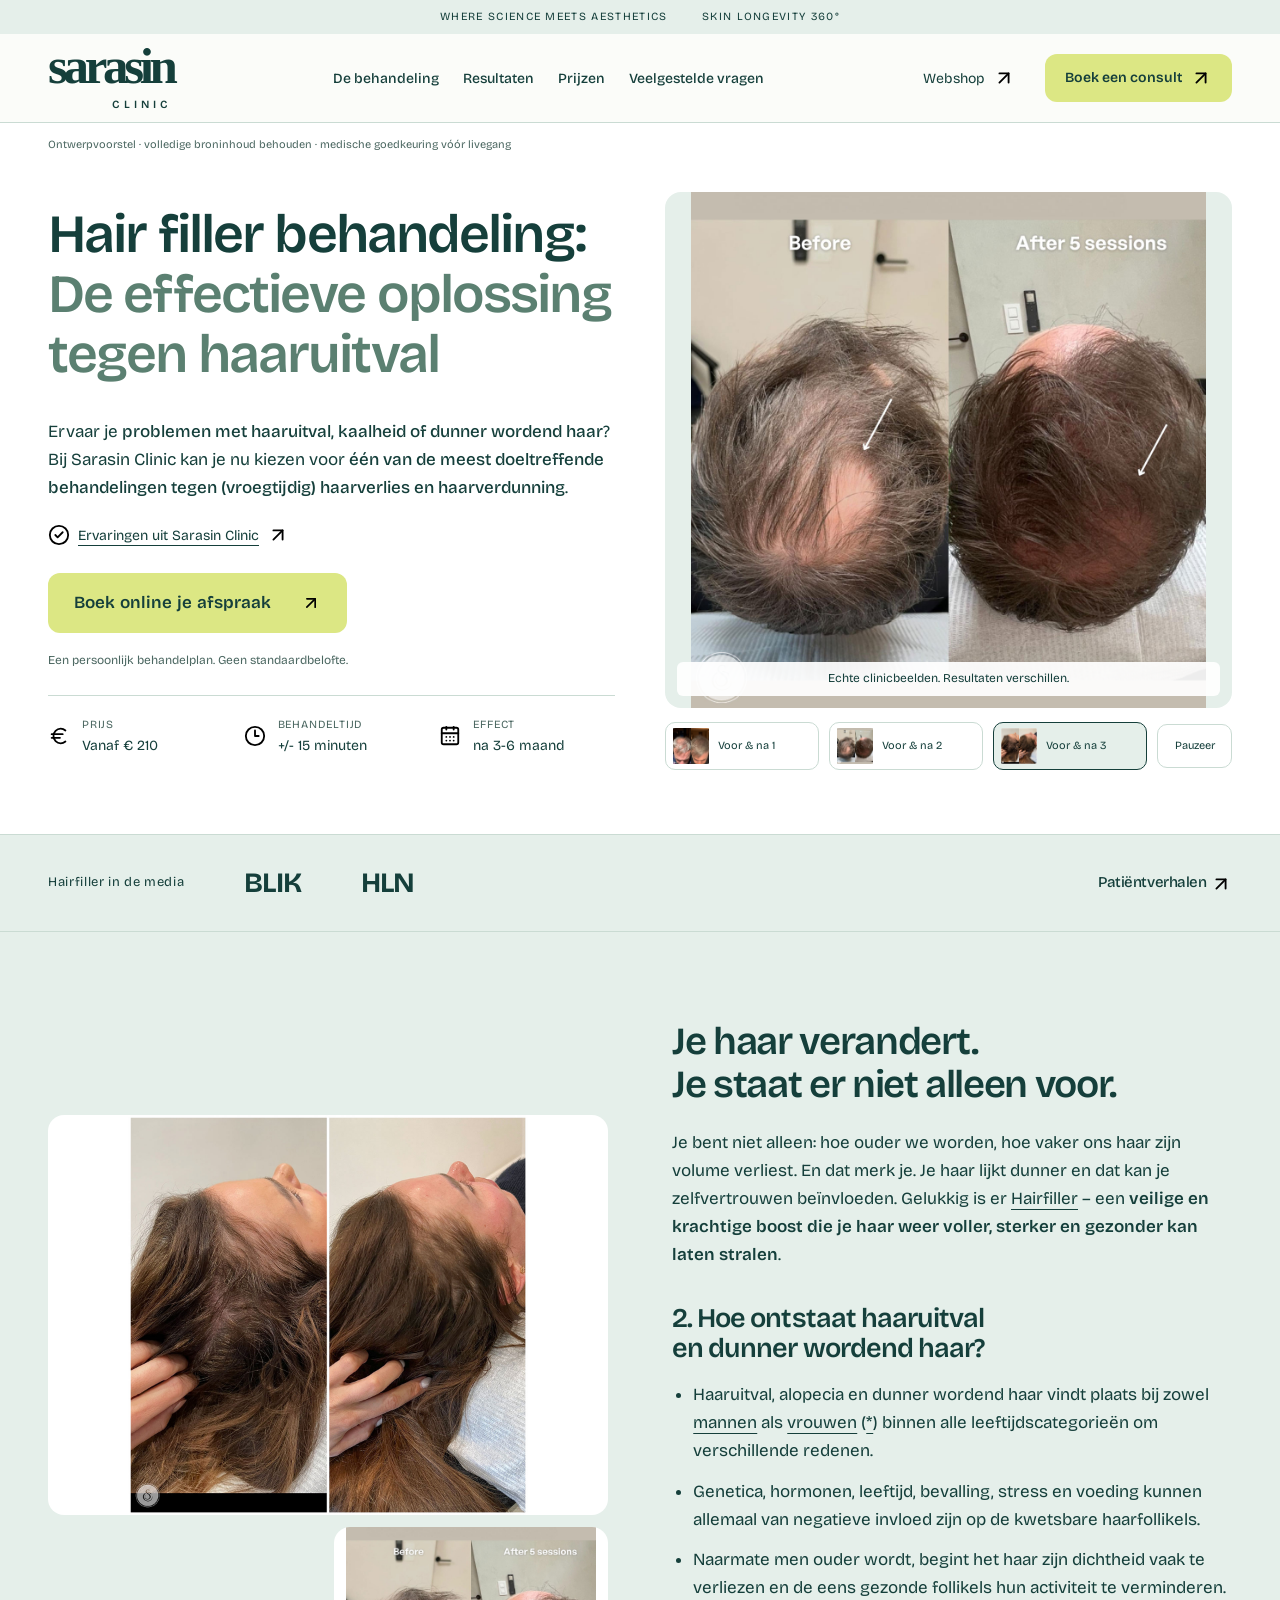
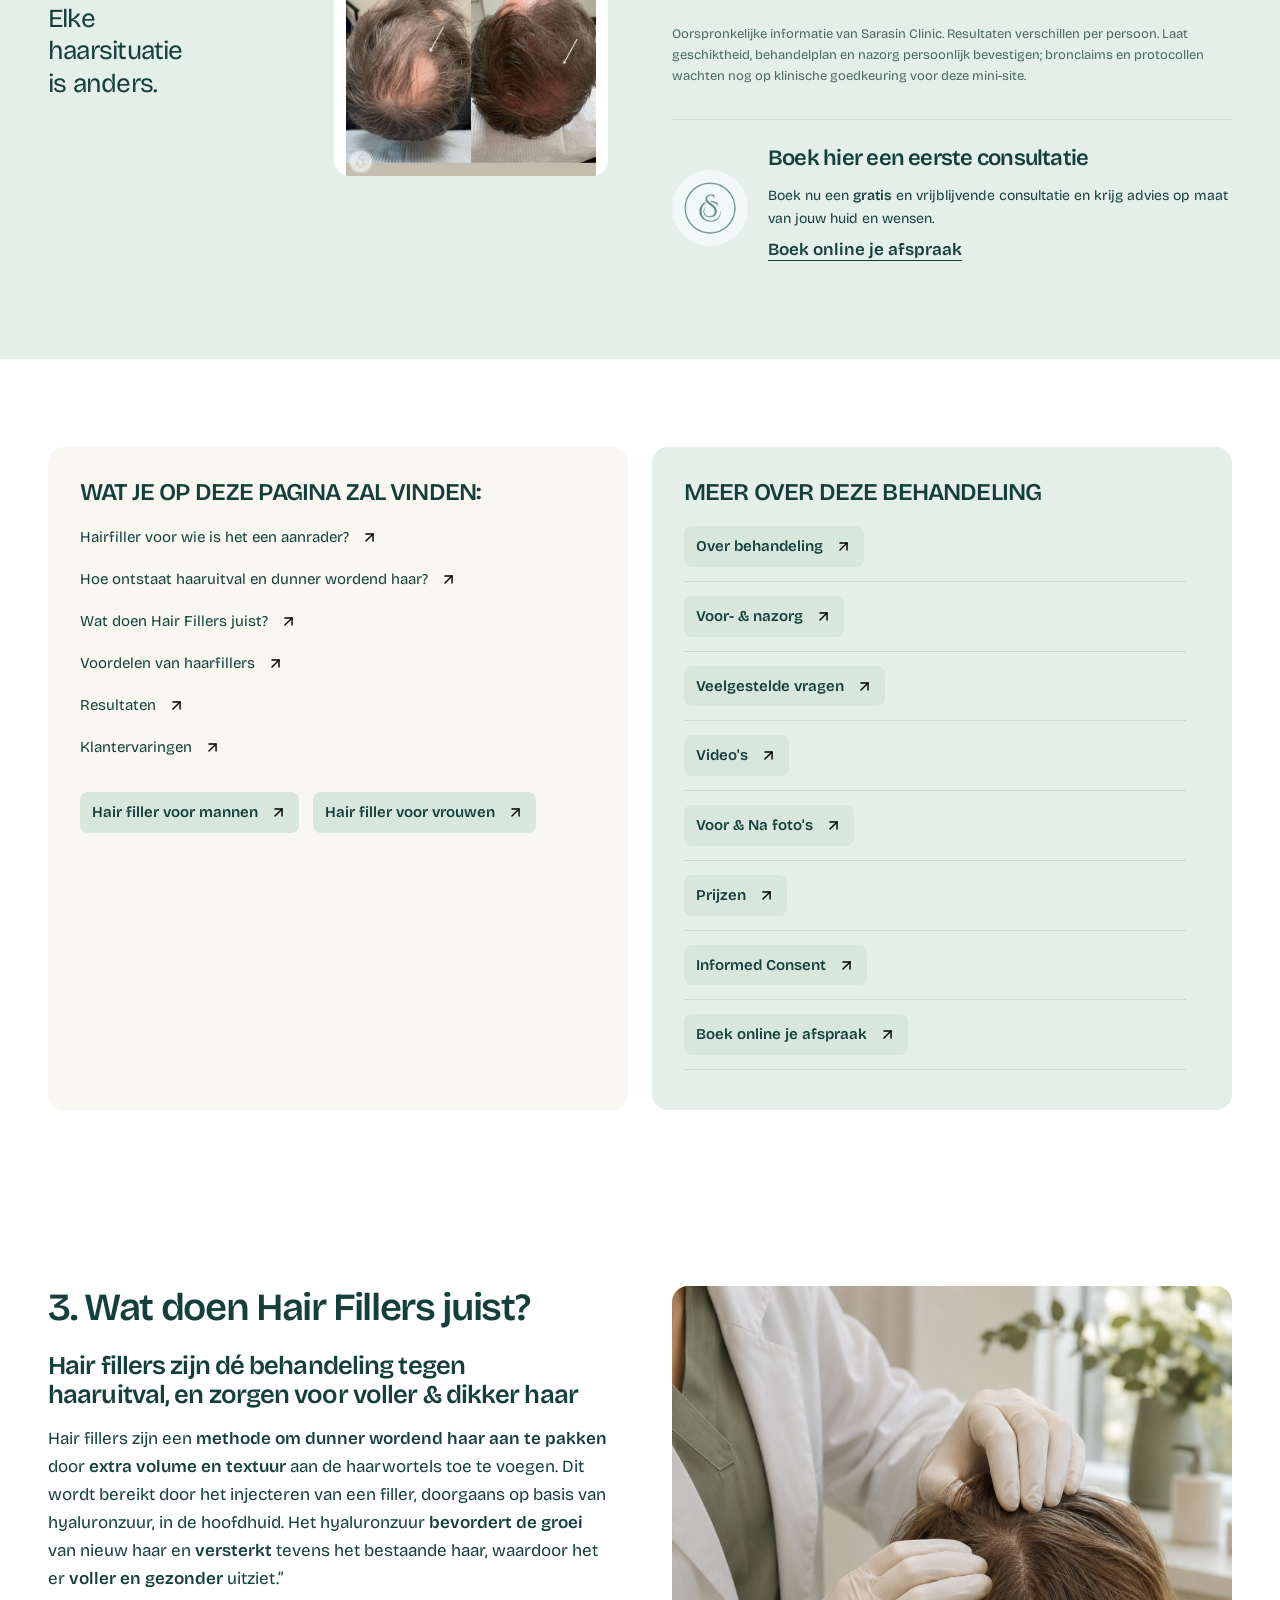
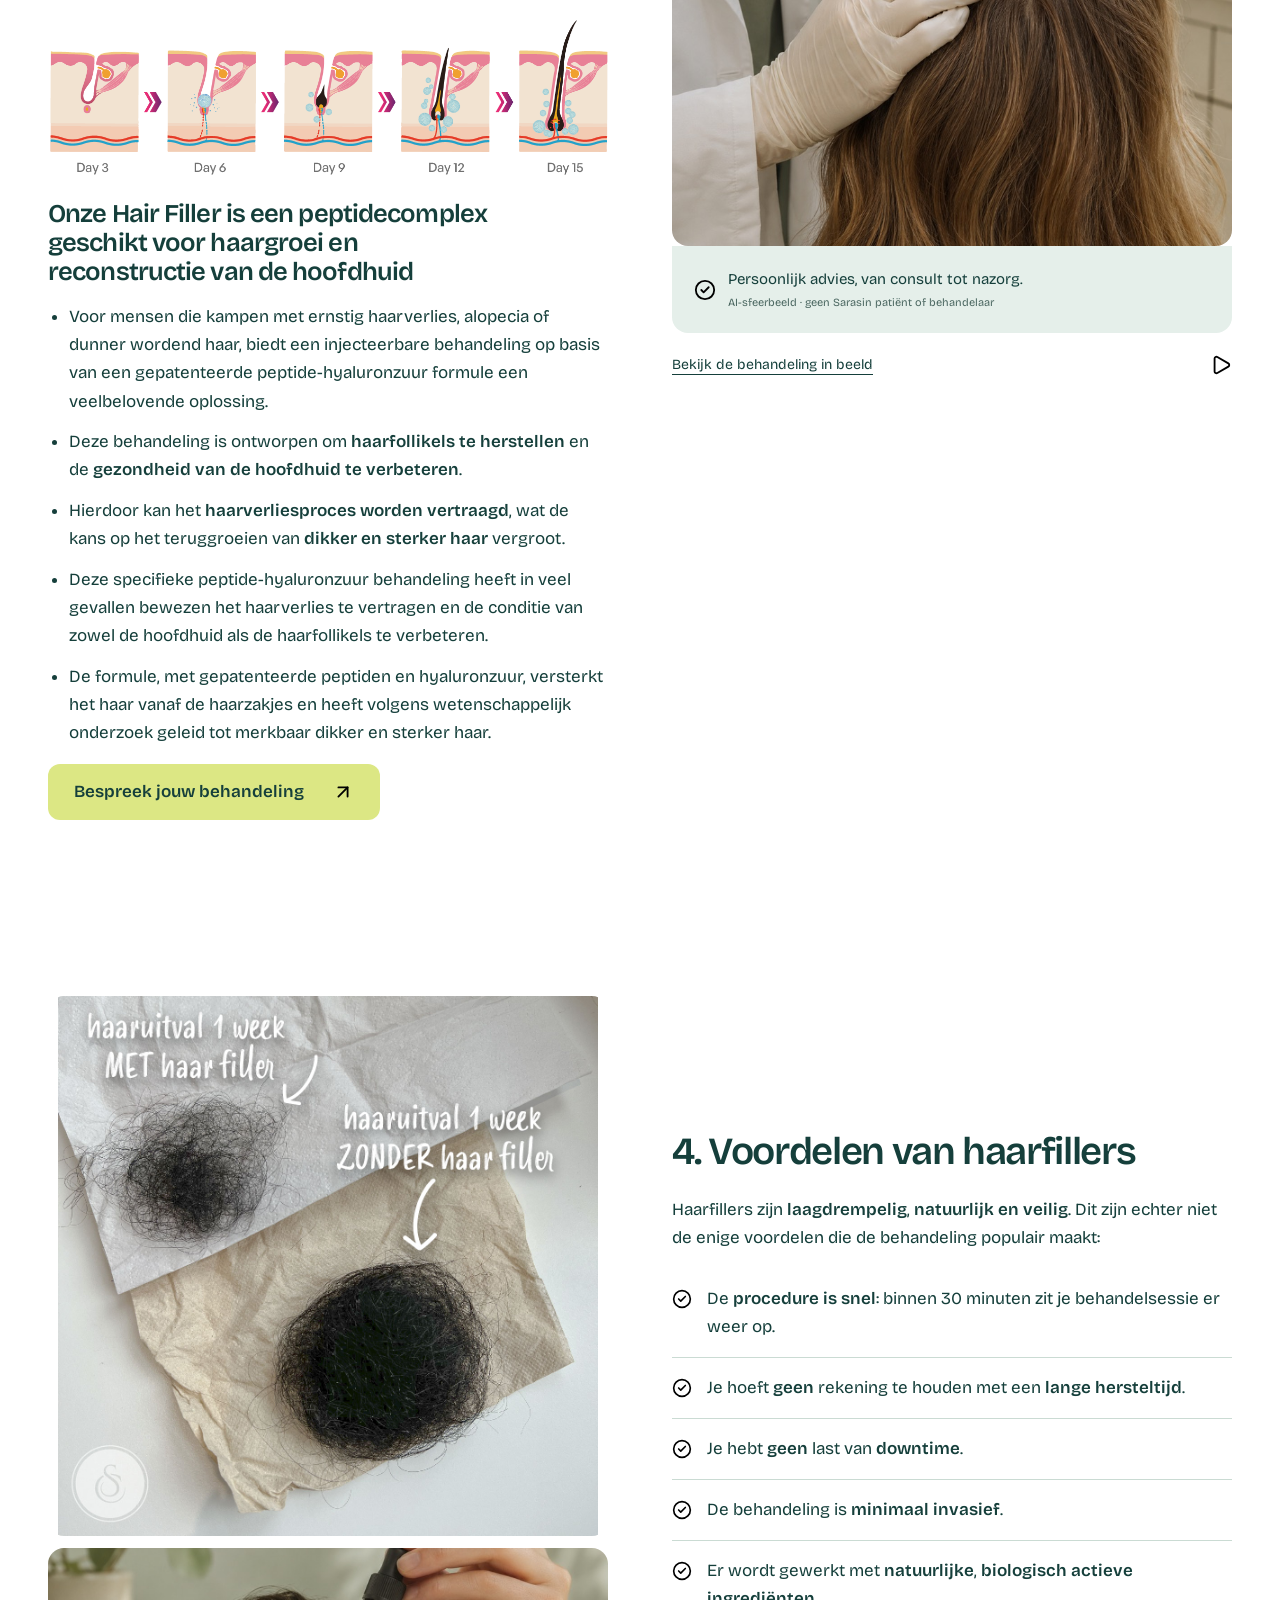
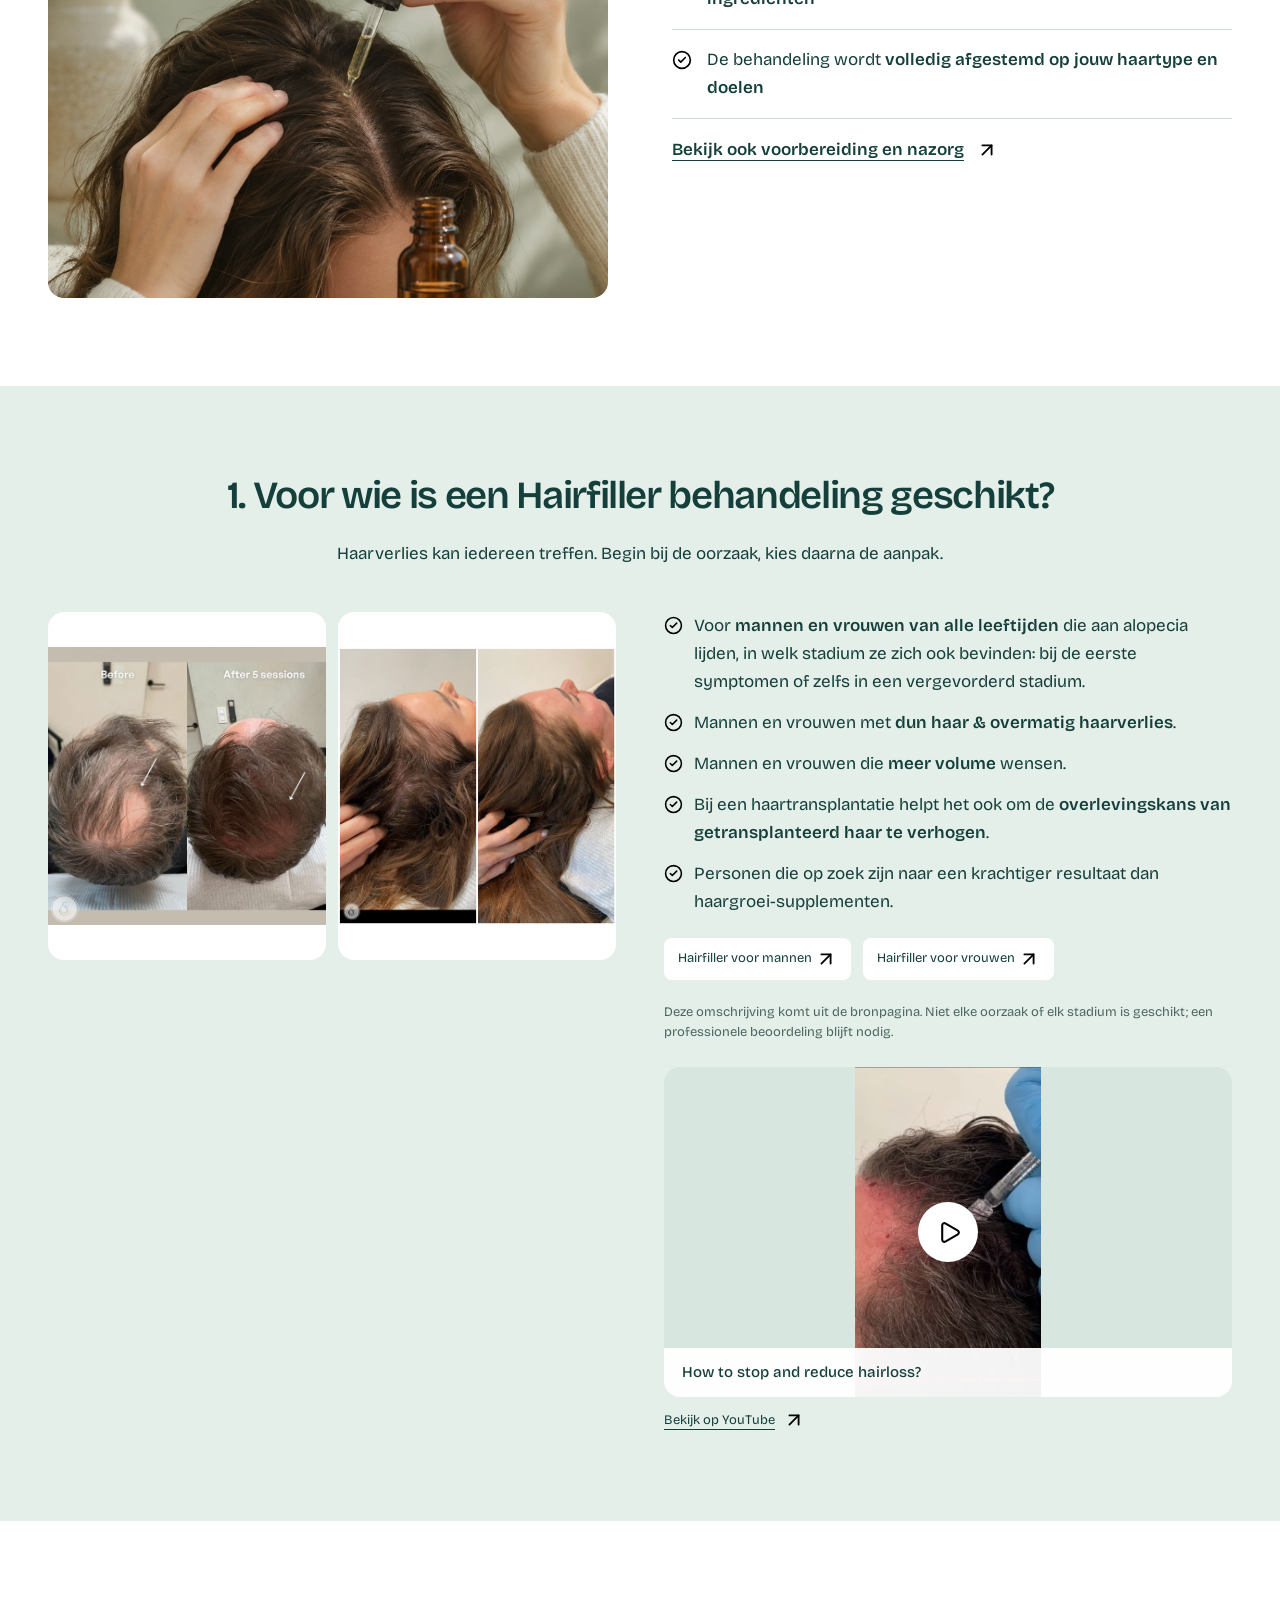
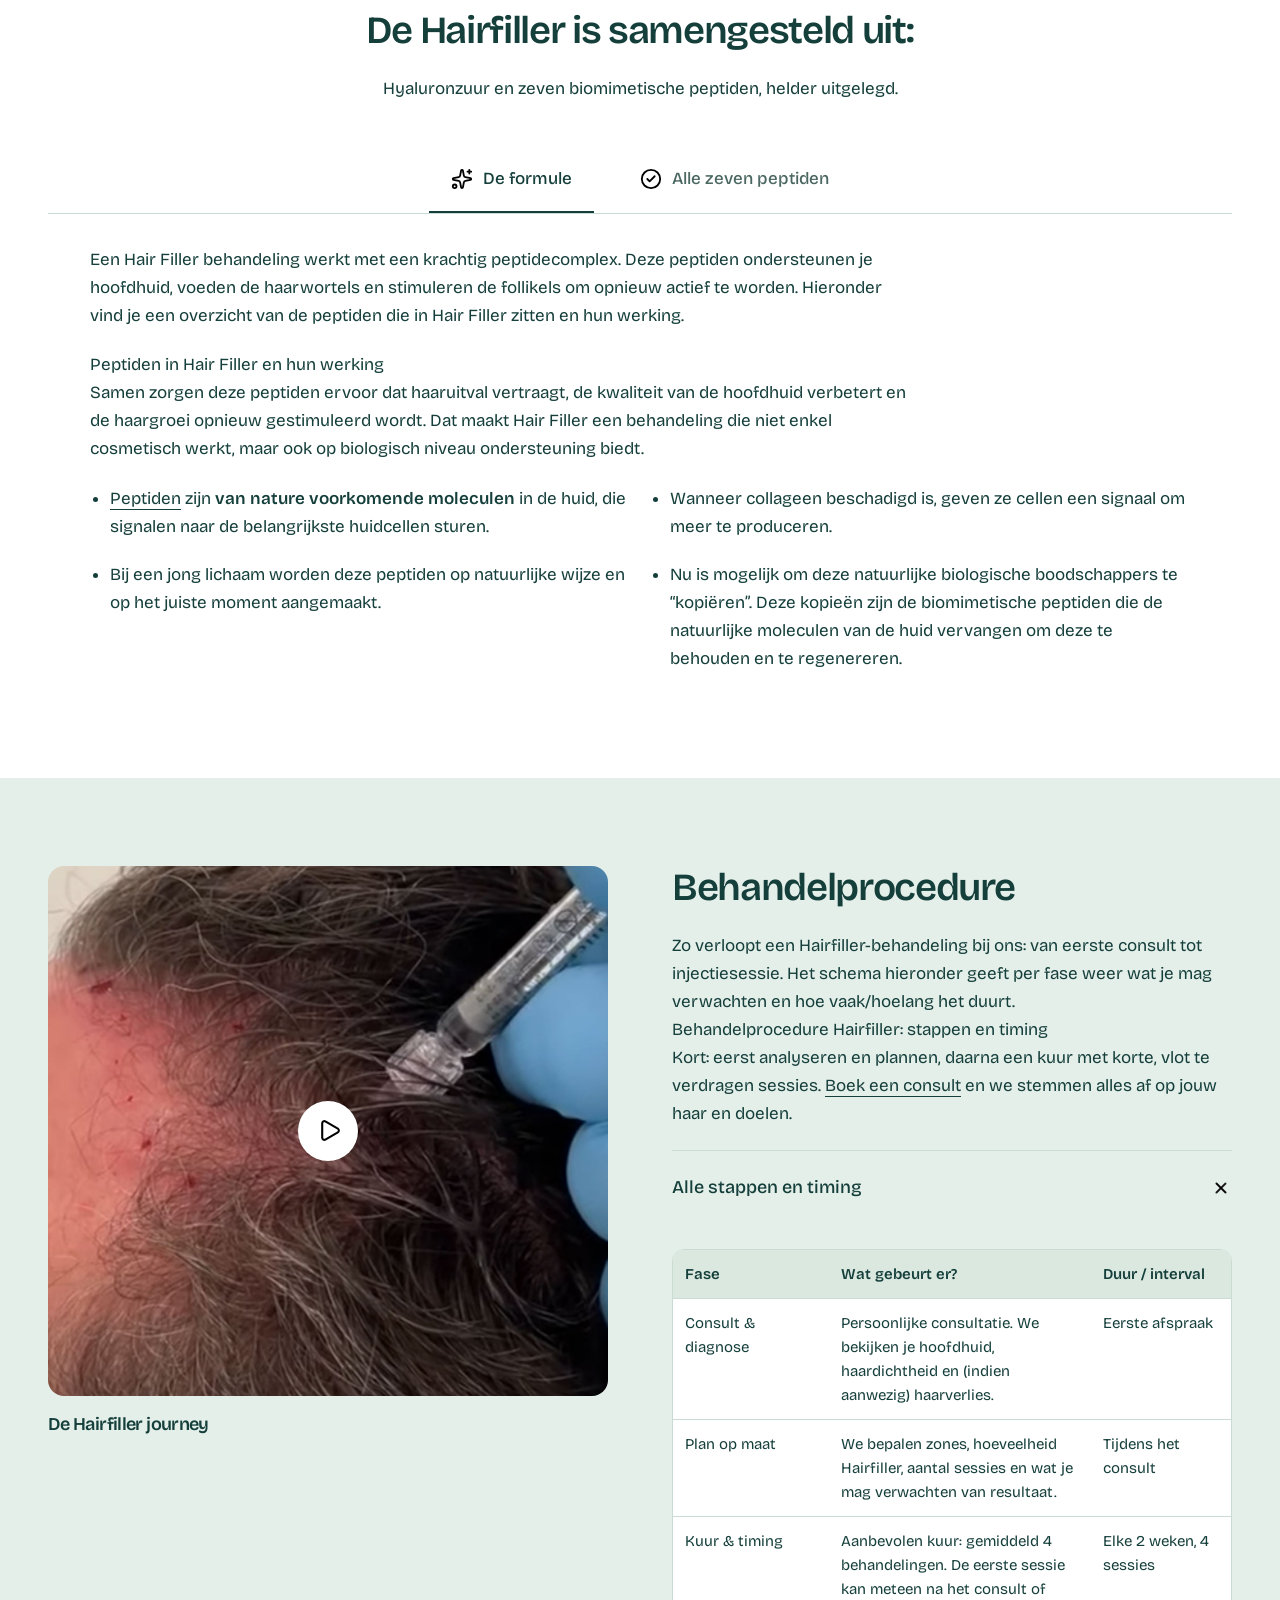
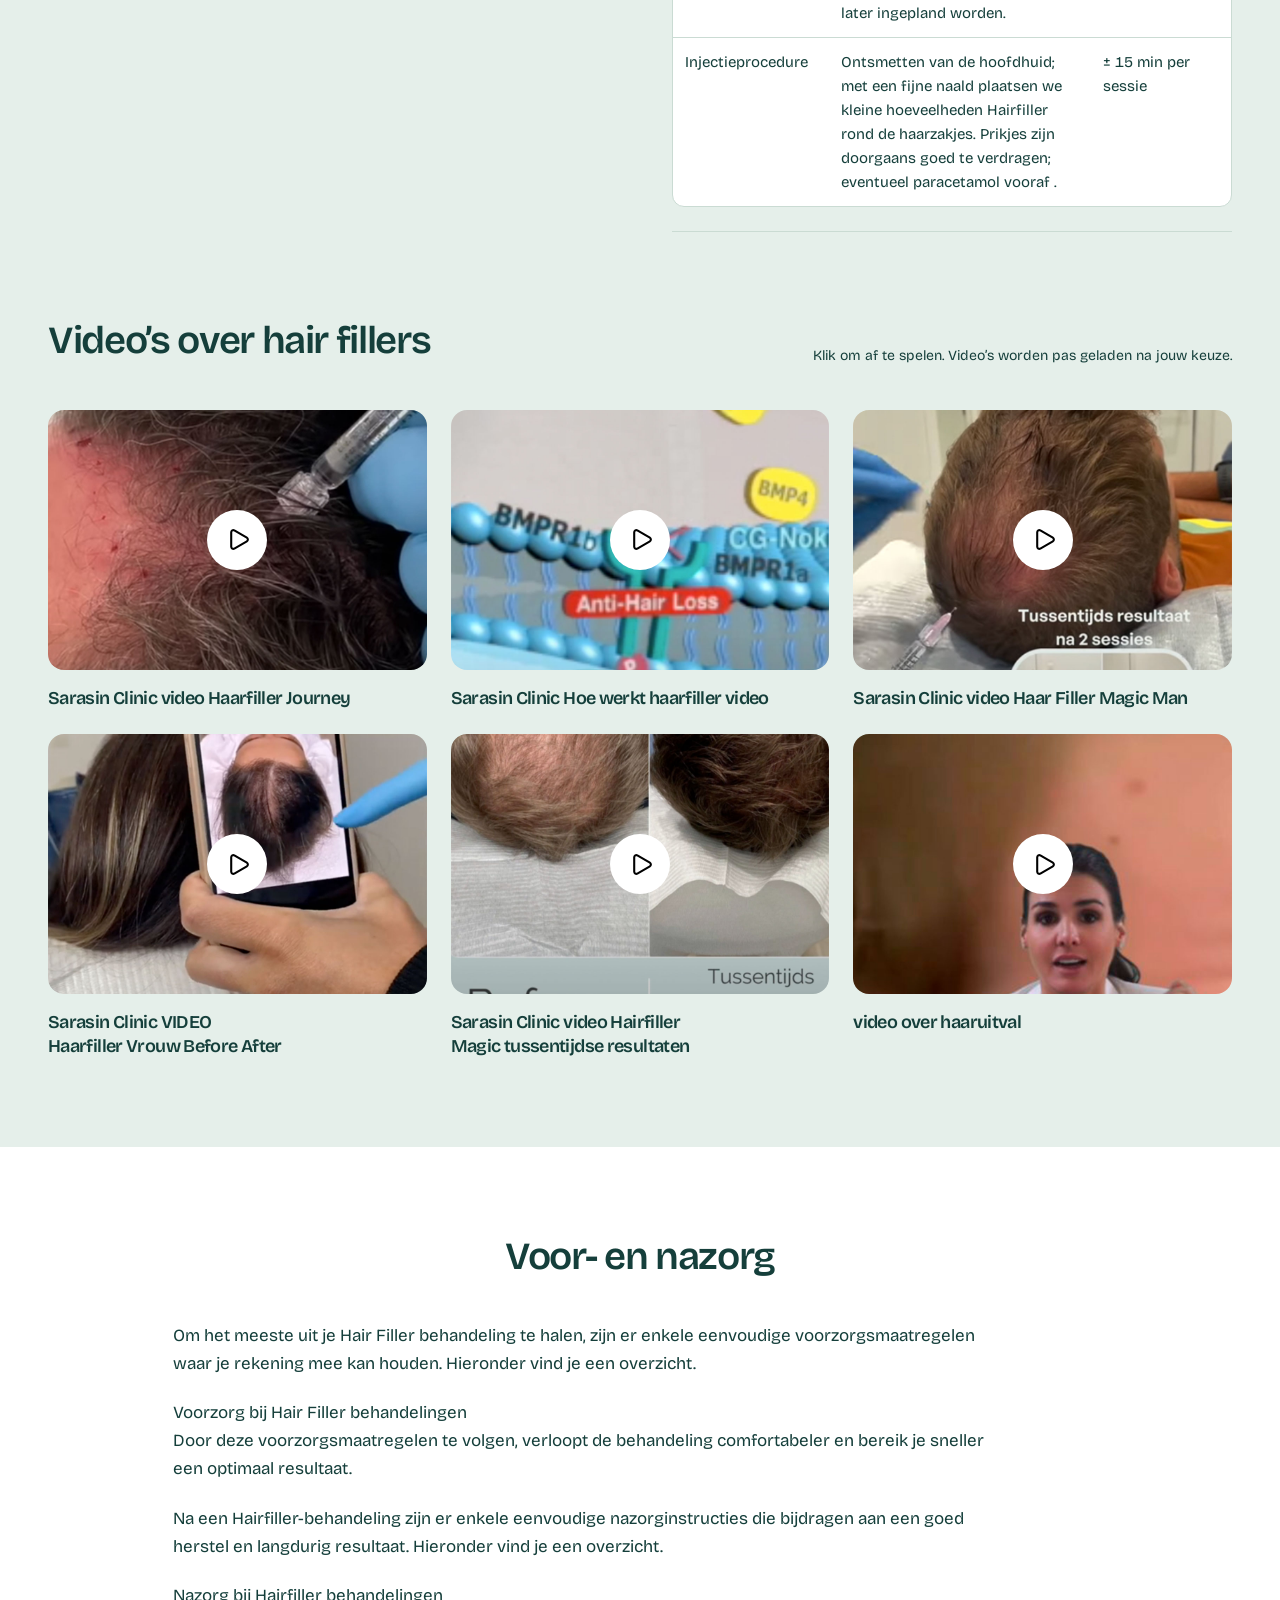
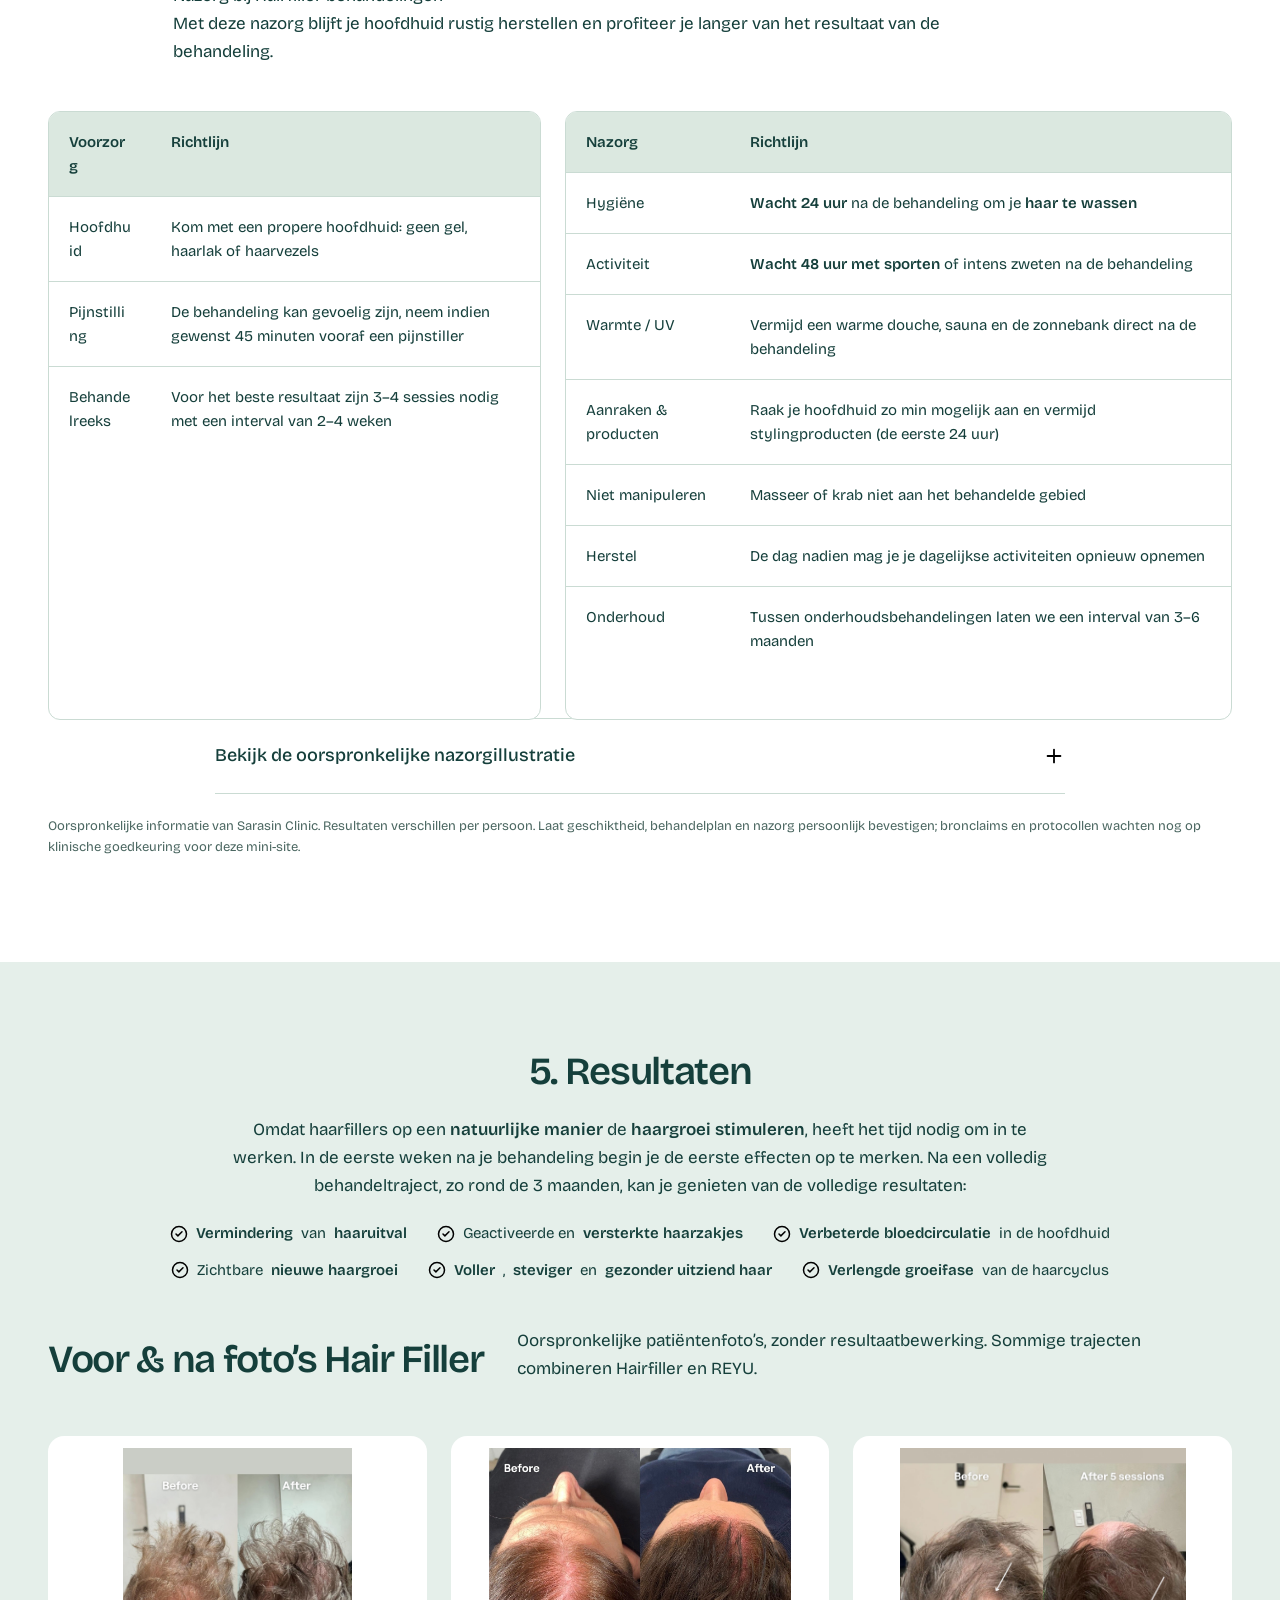
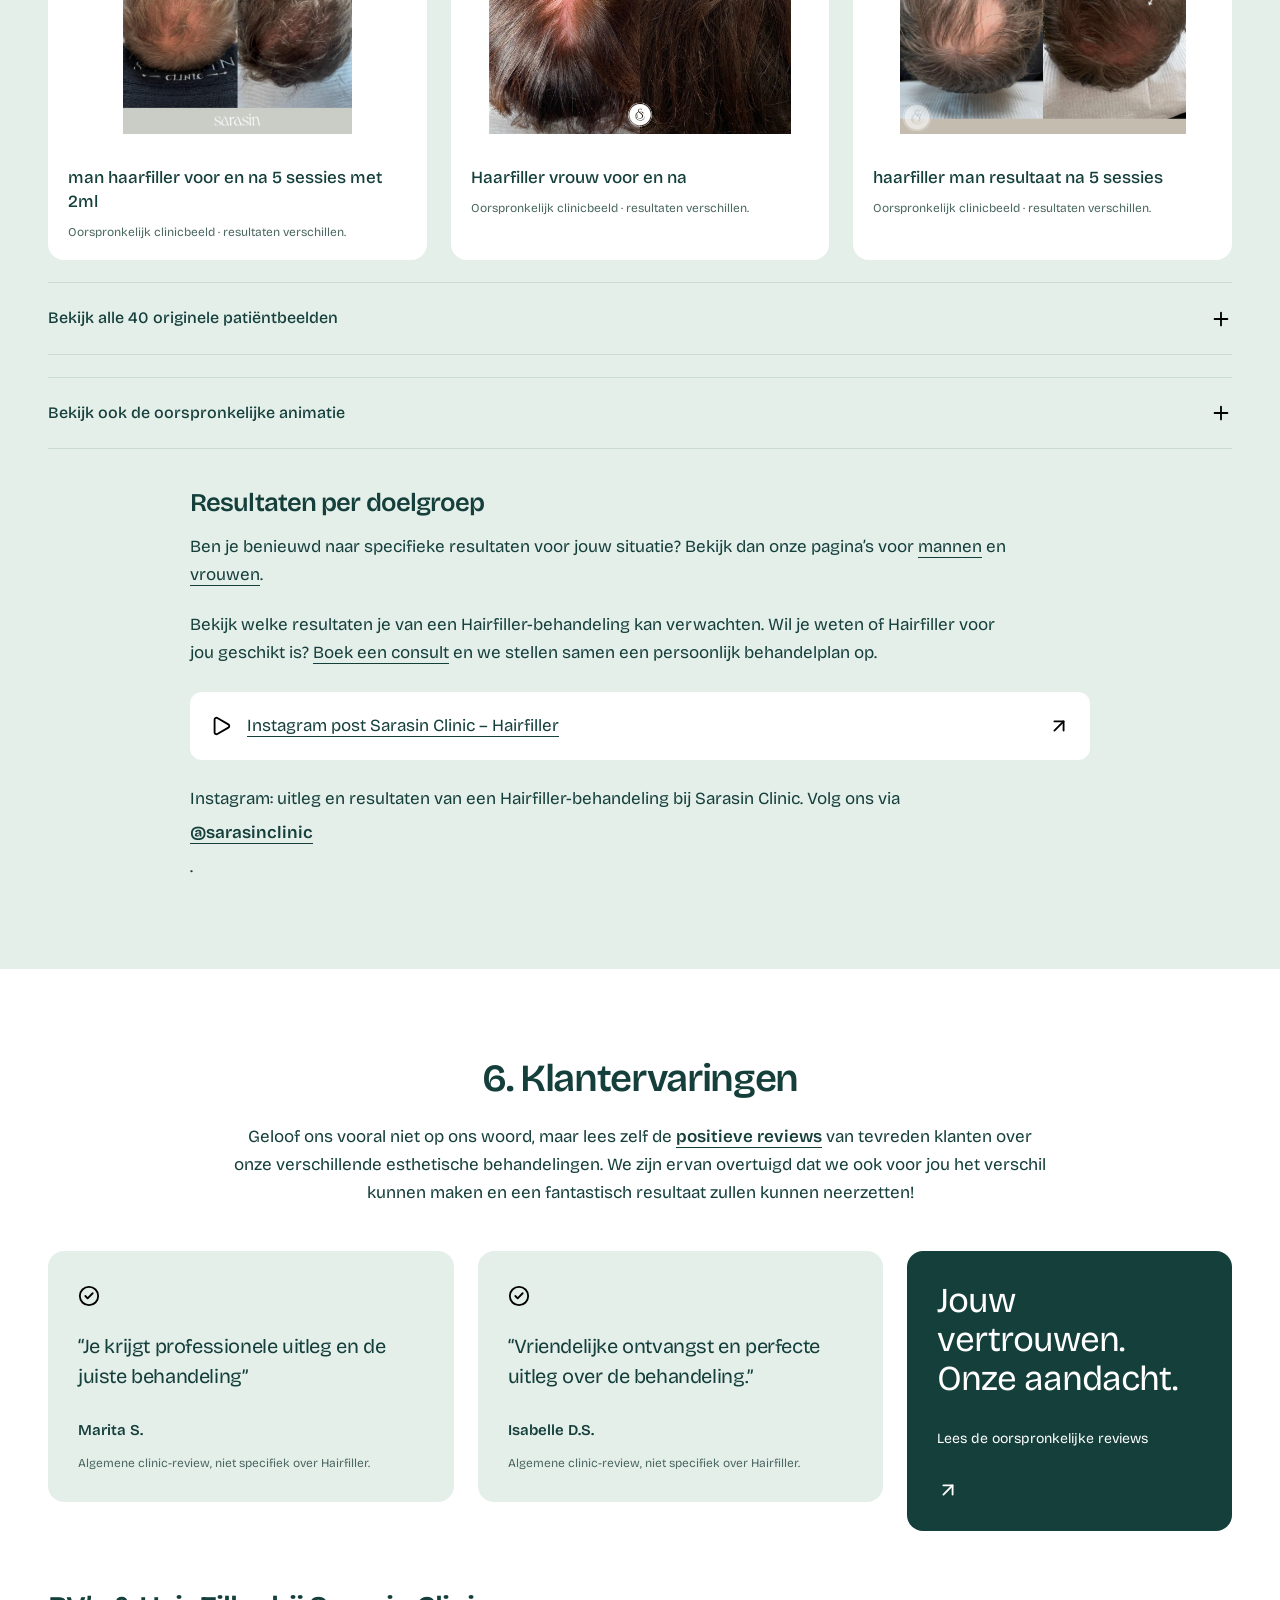
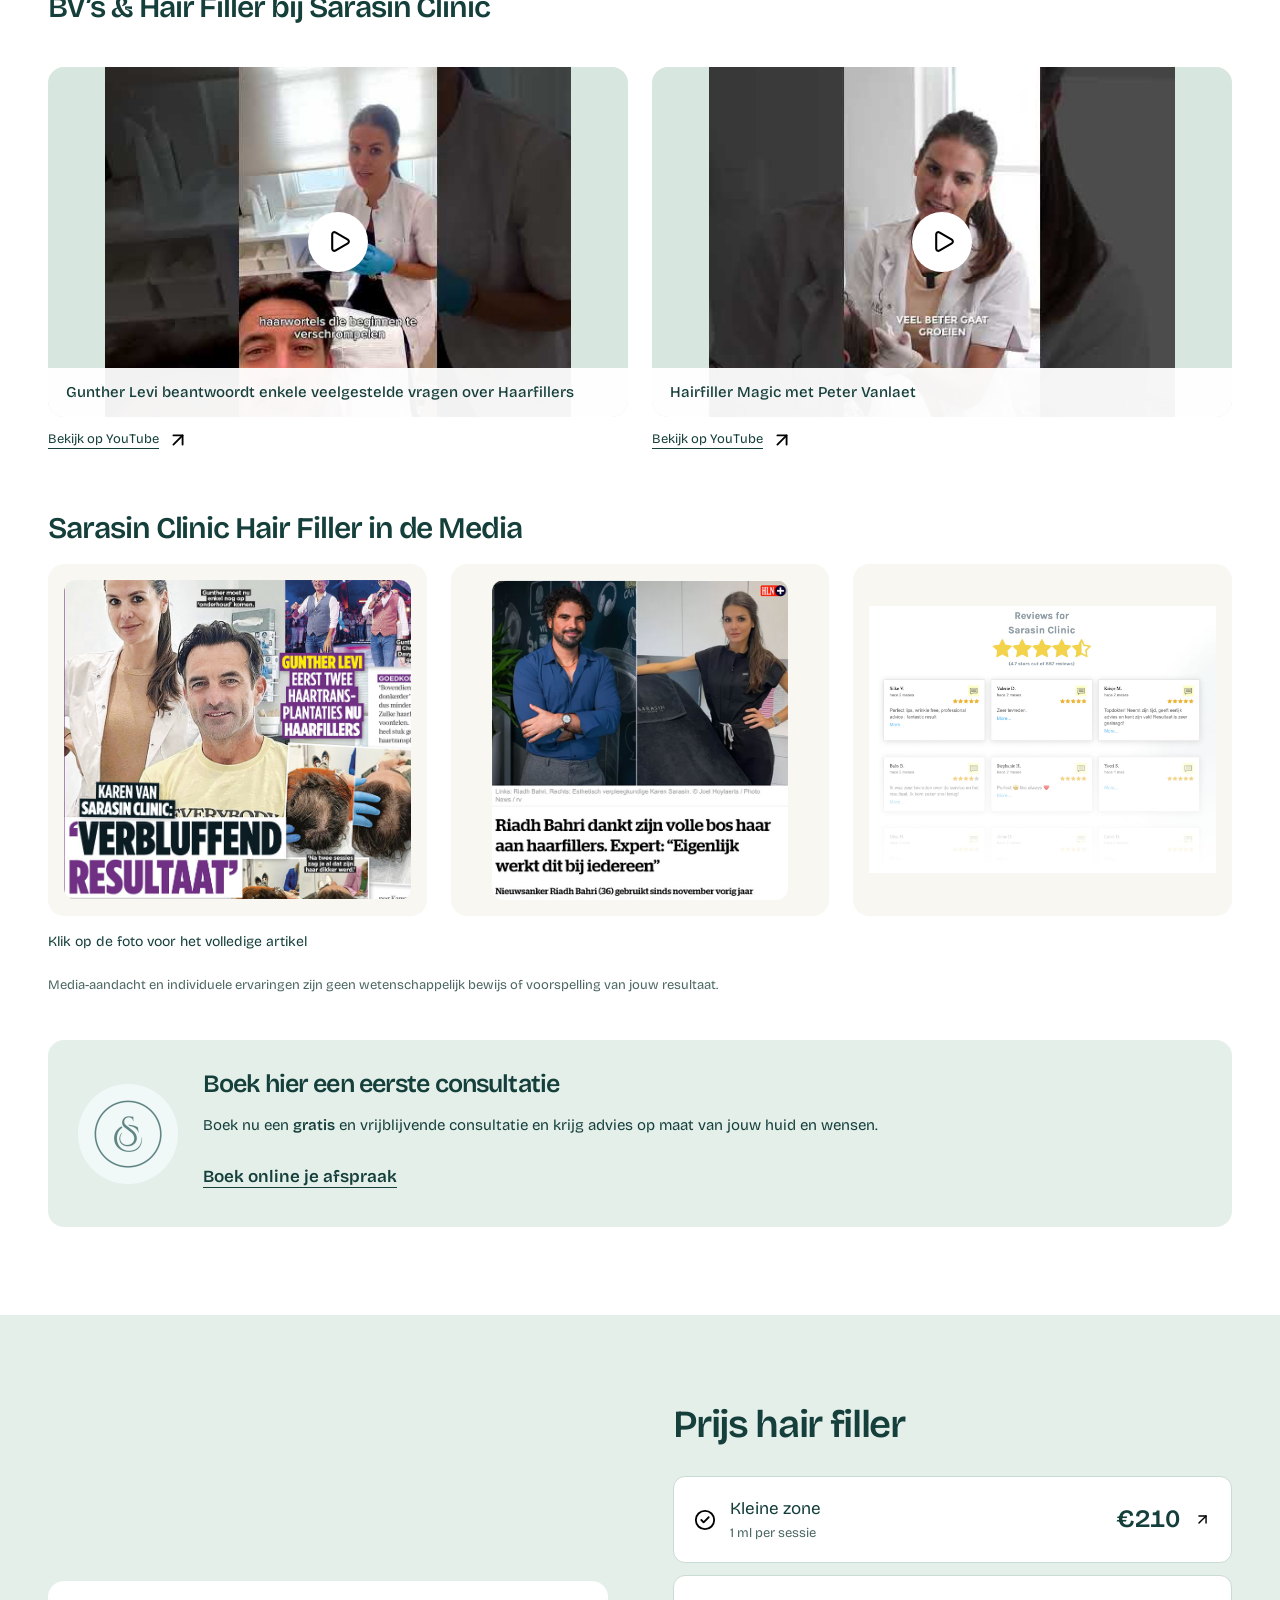
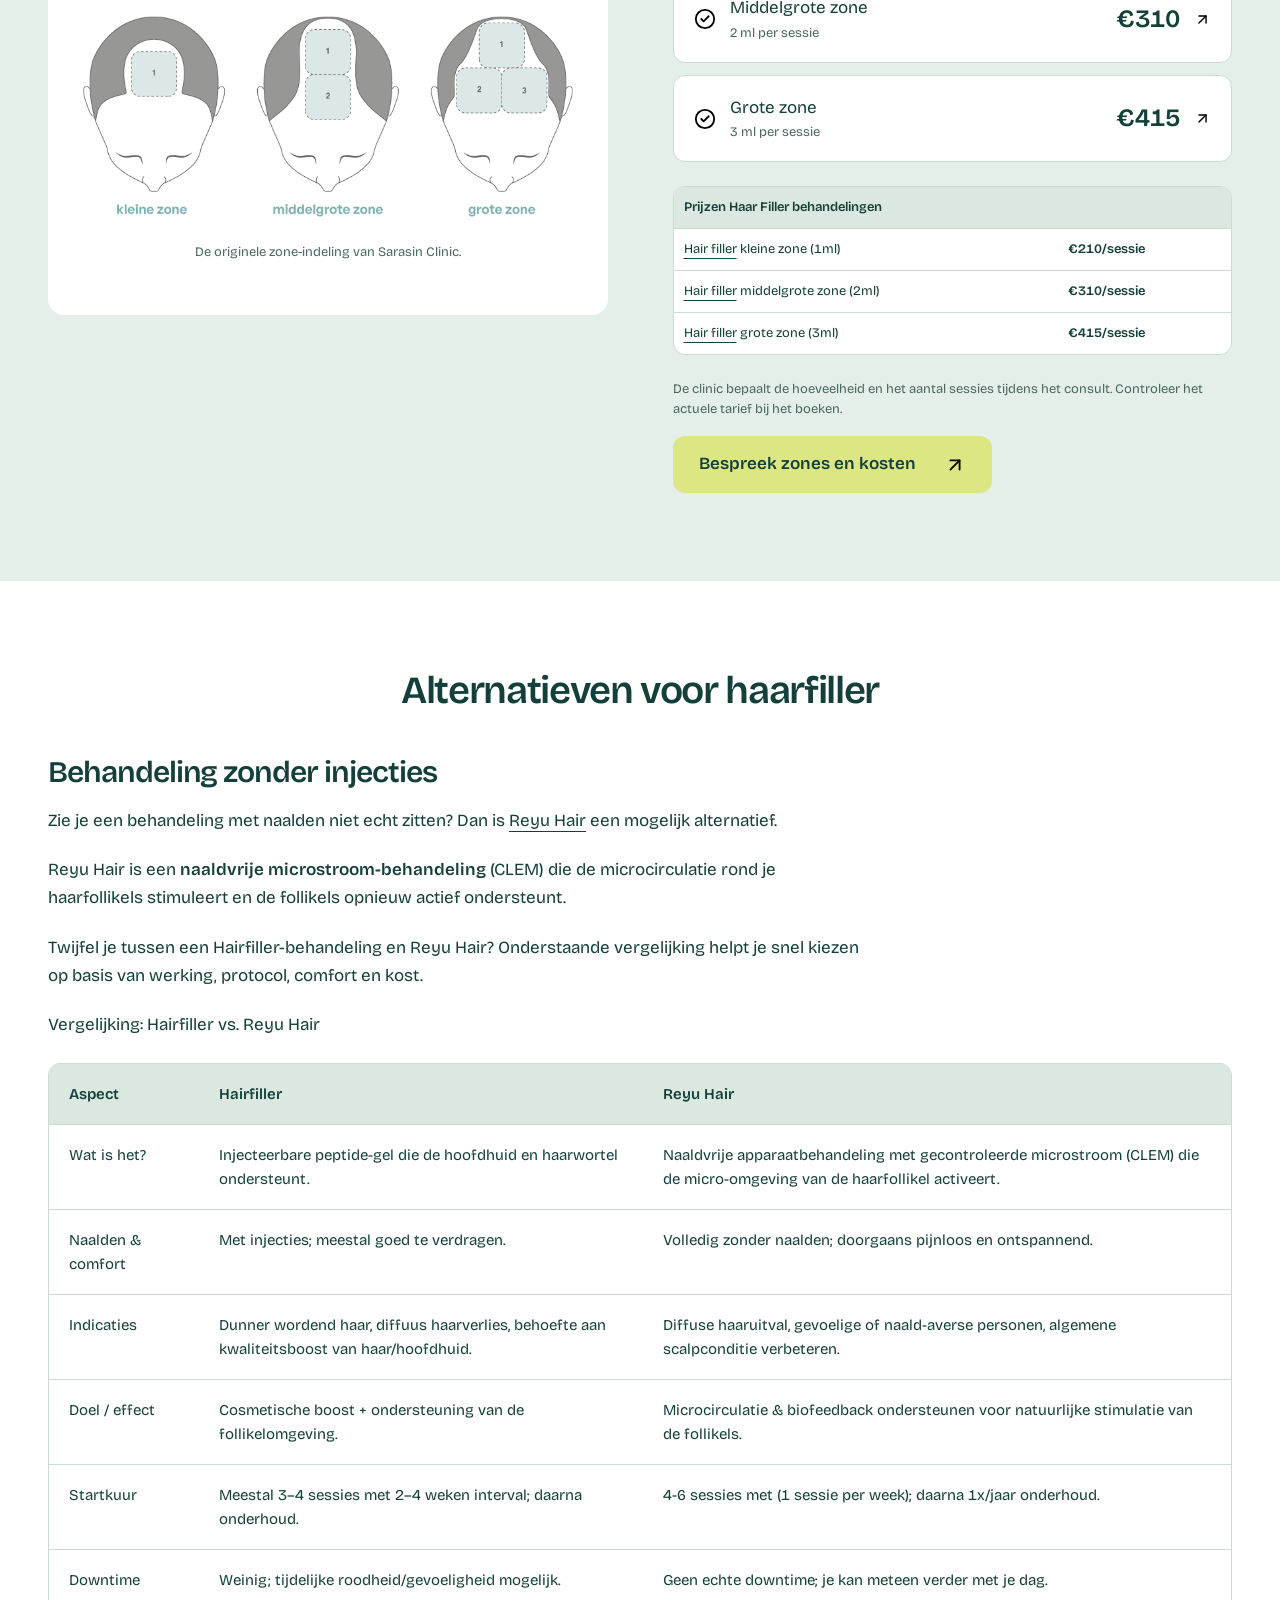
==== commit 70a4742a: "Implement PDF-reference Hairfiller homepage with complete source content" ====
--- a/index.html
+++ b/index.html
@@ -1,184 +1,327 @@
 <!doctype html>
-<html lang="nl-BE" data-design-revision="2026-11-08">
-<head>
-  <meta charset="utf-8">
-  <meta name="viewport" content="width=device-width, initial-scale=1, viewport-fit=cover">
-  <title>Hairfiller tegen haaruitval | Behandeling & prijzen | Sarasin Clinic</title>
-  <meta name="description" content="Ontdek de Hairfiller behandeling bij Sarasin Clinic: voor wie, hoe de kuur verloopt, voor- en nazorg, resultaten en prijzen vanaf €210. Plan een persoonlijk consult.">
-  <meta name="robots" content="noindex,follow">
-  <meta name="theme-color" content="#e8f1ed">
-  <link rel="canonical" href="https://sarasinclinic.com/behandelingen/hairfiller/">
-  <link rel="preload" href="assets/fonts/BricolageGrotesque-Regular.woff2" as="font" type="font/woff2" crossorigin>
-  <link rel="stylesheet" href="styles.css">
-  <link rel="stylesheet" href="refined.css?v=20261107">
-  <link rel="stylesheet" href="pilot.css?v=20261107">
-  <script defer src="script.js"></script>
-  <script defer src="measurement.js"></script>
-  <script type="application/ld+json">{"@context":"https://schema.org","@type":"WebPage","name":"Hairfiller behandeling tegen haaruitval | Sarasin Clinic","description":"Informatie over de Hairfiller behandeling, het verloop, voor- en nazorg en prijzen bij Sarasin Clinic.","inLanguage":"nl-BE","about":{"@type":"MedicalProcedure","name":"Hairfiller behandeling"},"publisher":{"@type":"Organization","name":"Sarasin Clinic","url":"https://sarasinclinic.com/"}}</script>
-  <script type="application/ld+json" id="page-structured-data">{"@context":"https://schema.org","@graph":[{"@type":"BreadcrumbList","itemListElement":[{"@type":"ListItem","position":1,"name":"Home","item":"https://sarasinclinic.com/"},{"@type":"ListItem","position":2,"name":"Hairfiller","item":"https://sarasinclinic.com/behandelingen/hairfiller/"}]},{"@type":"FAQPage","inLanguage":"nl-BE","mainEntity":[{"@type":"Question","name":"Wat mag ik verwachten van een Hairfiller behandeling?","acceptedAnswer":{"@type":"Answer","text":"Eerst analyseren we je hoofdhuid en haarverlies. Daarna bepalen we zones, hoeveelheid en sessies. De formule wordt met fijne injecties aangebracht. We bespreken ook aanvullende thuisverzorging. Het resultaat en de geschiktheid verschillen per persoon."}},{"@type":"Question","name":"PRP of Hairfiller tegen haaruitval?","acceptedAnswer":{"@type":"Answer","text":"PRP en Hairfiller zijn verschillende behandelingen. Welke aanpak past, bespreek je met de behandelend arts op basis van de oorzaak van jouw haarverlies. Ook andere medische behandelingen kunnen geschikter zijn."}},{"@type":"Question","name":"Wat zijn de risico’s en mogelijke complicaties?","acceptedAnswer":{"@type":"Answer","text":"Tijdelijke roodheid, gevoeligheid, zwelling, jeuk of blauwe plekken zijn mogelijk. Het toestemmingsdocument vermeldt ook zeldzame infecties. Klachten verdwijnen vaak binnen enkele dagen, maar kunnen langer duren. Neem bij aanhoudende of toenemende klachten contact op met je behandelaar. Lees vóór je besluit ook het toestemmingsdocument."}},{"@type":"Question","name":"Welk resultaat kan ik verwachten en hoe lang blijft het?","acceptedAnswer":{"@type":"Answer","text":"De clinic beschrijft minder haaruitval en mogelijk voller of steviger haar als behandeldoelen. Veranderingen zijn geleidelijk; evaluatie gebeurt doorgaans rond drie maanden. Het resultaat is niet permanent of gegarandeerd. Onderhoud en je uitgangssituatie bepalen mee het vervolg."}},{"@type":"Question","name":"Hoe verloopt een Hairfiller protocol?","acceptedAnswer":{"@type":"Answer","text":"De bronpagina beschrijft een standaardkuur van vier sessies, vaak twee weken uit elkaar. Een intensiever plan kan daarna maandelijkse sessies gedurende drie tot zes maanden omvatten. Onderhoud wordt individueel afgesproken. De bron noemt ook intervallen van twee tot vier weken: volg daarom jouw persoonlijke behandelplan."}},{"@type":"Question","name":"Welke aanvullende verzorging bespreekt de clinic?","acceptedAnswer":{"@type":"Answer","text":"De bronpagina noemt Sarasin Hair Grow Serum en de Hydra Roller als aanvullende thuisverzorging. Gebruik en timing worden met de behandelaar afgesproken; ga direct na injecties niet zelf rollen of masseren. De actuele producten en instructies moeten door de clinic worden bevestigd."}},{"@type":"Question","name":"Wanneer mag ik mijn haar weer kleuren?","acceptedAnswer":{"@type":"Answer","text":"De richtlijn op de bronpagina is zeven dagen na de behandeling. Je persoonlijke instructies van de behandelaar blijven leidend."}},{"@type":"Question","name":"Wanneer mag ik mijn haar weer wassen?","acceptedAnswer":{"@type":"Answer","text":"De richtlijn op de bronpagina is na 24 uur. Vermijd in die eerste periode ook stylingproducten en volg je persoonlijke nazorginstructies."}},{"@type":"Question","name":"Doet een Hairfiller behandeling pijn?","acceptedAnswer":{"@type":"Answer","text":"De prikjes kunnen gevoelig of onaangenaam zijn. Na afloop kan de hoofdhuid tijdelijk gevoelig of gezwollen zijn. Bespreek pijnstilling vooraf met je behandelaar; neem niet op eigen initiatief medicatie voor de behandeling."}},{"@type":"Question","name":"Kan Hairfiller ook worden gebruikt voor baardgroei?","acceptedAnswer":{"@type":"Answer","text":"Hairfiller is ontwikkeld voor de hoofdhuid. De bronpagina vermeldt dat toepassing in de baardstreek zelden gebeurt. Laat eerst beoordelen of dit voor jouw situatie geschikt en verantwoord is; een resultaat kan niet worden beloofd."}},{"@type":"Question","name":"Moet ik eerst naar een dermatoloog?","acceptedAnswer":{"@type":"Answer","text":"Je kunt een intake bij de clinic aanvragen. Bij plots of pleksgewijs haarverlies, pijn, ontsteking, littekens of een mogelijke ziekte- of medicatieoorzaak is medische beoordeling belangrijk. Een juiste diagnose bepaalt welke behandeling zinvol is."}},{"@type":"Question","name":"Hoeveel sessies zijn er gemiddeld nodig?","acceptedAnswer":{"@type":"Answer","text":"De bronpagina noemt doorgaans een startkuur van vier sessies en op andere plaatsen drie tot vier sessies, met twee tot vier weken ertussen. Het exacte aantal, de timing en eventueel onderhoud moeten worden bevestigd in jouw consult."}},{"@type":"Question","name":"Zijn er alternatieven zonder injecties?","acceptedAnswer":{"@type":"Answer","text":"REYU Hair is de naaldvrije microstroomoptie die de clinic beschrijft. Afhankelijk van de diagnose zijn ook verzorging, medische behandeling, PRP of haartransplantatie onderwerpen voor het consult. Bekijk de vergelijking op deze pagina."}},{"@type":"Question","name":"Wat kan ik zelf doen voor mijn haar?","acceptedAnswer":{"@type":"Answer","text":"Milde verzorging, gevarieerde voeding, minder hitte en strakke kapsels en aandacht voor stress passen bij een bredere aanpak. Laat mogelijke tekorten beoordelen voordat je supplementen gebruikt. Masseer of rol de hoofdhuid niet direct na een behandeling."}}]}]}</script>
-</head>
-<body>
-  <a class="skip-link" href="#main">Ga naar inhoud</a>
-  <div class="announcement">Waar wetenschap en esthetiek samenkomen <span aria-hidden="true">✳</span> Sint-Martens-Latem & Beveren</div>
-  <header class="site-header">
-    <div class="header-inner wrap">
-      <a class="wordmark" href="https://sarasinclinic.com/" aria-label="Sarasin Clinic, homepage">sarasin<span class="wordmark-small">clinic</span></a>
-      <nav class="desktop-nav" aria-label="Hoofdnavigatie">
-        <a href="#behandeling">De behandeling</a><a href="#resultaten">Resultaten</a><a href="#prijzen">Prijzen</a><a href="#vragen">Veelgestelde vragen</a>
-      </nav>
-      <div class="header-actions"><a class="header-shop" href="https://www.sarasin.shop/" target="_blank" rel="noopener">Webshop <span aria-hidden="true">↗</span></a><a class="button button-small" href="https://booking.sarasinclinic.com/appointment/locations">Boek een consult <span aria-hidden="true">↗</span></a></div>
-      <button class="menu-toggle" aria-label="Open menu" aria-expanded="false" aria-controls="mobile-menu"><span></span><span></span></button>
-    </div>
-    <nav id="mobile-menu" class="mobile-nav" aria-label="Mobiele navigatie" hidden><a href="#behandeling">De behandeling</a><a href="#resultaten">Resultaten</a><a href="#prijzen">Prijzen</a><a href="#vragen">Veelgestelde vragen</a><a href="https://www.sarasin.shop/">Webshop ↗</a><a href="https://booking.sarasinclinic.com/appointment/locations">Boek een consult ↗</a></nav>
-  </header>
-  <button class="menu-backdrop" type="button" aria-label="Sluit menu" tabindex="-1" hidden></button>
+<html lang="nl-BE" data-design-revision="2026-11-10" data-homepage-reference="pdf-exports">
+<head><meta charset="utf-8"><meta name="viewport" content="width=device-width,initial-scale=1,viewport-fit=cover"><meta name="robots" content="noindex,follow"><meta name="theme-color" content="#e6efea"><title>Hairfiller behandeling & prijzen | Sarasin Clinic</title><meta name="description" content="Alle informatie over Hairfiller bij Sarasin Clinic: geschiktheid, peptiden, voor- en nazorg, echte patiëntbeelden, ervaringen en prijzen vanaf €210."><link rel="canonical" href="https://sarasinclinic.com/behandelingen/hairfiller/"><link rel="preload" as="font" href="assets/fonts/BricolageGrotesque-Regular.woff2" type="font/woff2" crossorigin><link rel="stylesheet" href="homepage.css"><script defer src="homepage.js"></script><script defer src="measurement.js"></script><script type="application/ld+json">{"@context":"https://schema.org","@type":"WebPage","name":"Hairfiller behandeling","inLanguage":"nl-BE","publisher":{"@type":"Organization","name":"Sarasin Clinic","url":"https://sarasinclinic.com/"}}</script></head>
+<body><a href="#main" class="skip-link">Ga naar inhoud</a>
+<div class="announcement">Where science meets aesthetics <span>Skin Longevity 360°</span></div>
+<header class="site-header"><div class="header-inner wrap"><a class="wordmark" href="https://sarasinclinic.com/" aria-label="Sarasin Clinic homepage">sarasin<span>CLINIC</span></a><nav class="desktop-nav" aria-label="Hoofdnavigatie"><a href="#overbehandeling">De behandeling</a><a href="#voorenna">Resultaten</a><a href="#prijs">Prijzen</a><a href="#veelgesteldevragen">Veelgestelde vragen</a></nav><div class="header-actions"><a href="https://www.sarasin.shop/">Webshop <img class="icon" src="assets/icons/arrow-up-right.svg" width="22" height="22" alt="" aria-hidden="true"></a><a class="button button-small" href="https://booking.sarasinclinic.com/appointment/locations">Boek een consult<img class="icon" src="assets/icons/arrow-up-right.svg" width="22" height="22" alt="" aria-hidden="true"></a></div><button class="menu-toggle" type="button" aria-expanded="false" aria-controls="mobile-menu" aria-label="Open menu"><img class="icon" src="assets/icons/menu.svg" width="22" height="22" alt="" aria-hidden="true"></button></div><nav id="mobile-menu" hidden aria-label="Mobiele navigatie"><a href="#overbehandeling">De behandeling <img class="icon" src="assets/icons/arrow-up-right.svg" width="22" height="22" alt="" aria-hidden="true"></a><a href="#voorenna">Resultaten <img class="icon" src="assets/icons/arrow-up-right.svg" width="22" height="22" alt="" aria-hidden="true"></a><a href="#prijs">Prijzen <img class="icon" src="assets/icons/arrow-up-right.svg" width="22" height="22" alt="" aria-hidden="true"></a><a href="#veelgesteldevragen">Veelgestelde vragen <img class="icon" src="assets/icons/arrow-up-right.svg" width="22" height="22" alt="" aria-hidden="true"></a><a href="https://www.sarasin.shop/">Webshop <img class="icon" src="assets/icons/arrow-up-right.svg" width="22" height="22" alt="" aria-hidden="true"></a><a class="button " href="https://booking.sarasinclinic.com/appointment/locations">Boek een consult<img class="icon" src="assets/icons/arrow-up-right.svg" width="22" height="22" alt="" aria-hidden="true"></a></nav></header><button class="menu-backdrop" hidden tabindex="-1" aria-label="Sluit menu"></button>
+<main id="main"><div class="review-notice wrap">Ontwerpvoorstel · volledige broninhoud behouden · medische goedkeuring vóór livegang</div>
+<section class="hero wrap" aria-labelledby="hero-title"><div class="hero-copy"><h1 id="hero-title" data-original-heading="1">Hair filler behandeling: <br><span>De effectieve oplossing tegen haaruitval</span></h1><div class="hero-intro"><div id="CONTENT-001" data-original-item="CONTENT-001" class="source-item   "><p>Ervaar je <strong>problemen met haaruitval, kaalheid of dunner wordend haar</strong>? Bij Sarasin Clinic kan je nu kiezen voor <strong>één van de meest doeltreffende behandelingen tegen (vroegtijdig) haarverlies en haarverdunning</strong>.</p></div></div><a class="review-inline" href="#klant"><img class="icon" src="assets/icons/circle-check.svg" width="22" height="22" alt="" aria-hidden="true">Ervaringen uit Sarasin Clinic <img class="icon" src="assets/icons/arrow-up-right.svg" width="22" height="22" alt="" aria-hidden="true"></a><div class="hero-cta"><div id="CONTENT-010" data-original-item="CONTENT-010" class="source-item   source-action"><a href="https://sarasinclinic.com/maak-een-afspraak/" title="Maak een afspraak!">Boek online je afspraak </a></div></div><p class="hero-disclaimer">Een persoonlijk behandelplan. Geen standaardbelofte.</p><div class="hero-facts"><div><img class="icon" src="assets/icons/euro.svg" width="22" height="22" alt="" aria-hidden="true"><div><div id="CONTENT-003" data-original-item="CONTENT-003" class="source-item   "><p>PRIJS</p></div><div id="CONTENT-004" data-original-item="CONTENT-004" class="source-item   "><p>Vanaf € 210</p></div></div></div><div><img class="icon" src="assets/icons/clock-3.svg" width="22" height="22" alt="" aria-hidden="true"><div><div id="CONTENT-005" data-original-item="CONTENT-005" class="source-item   "><p>BEHANDELTIJD</p></div><div id="CONTENT-006" data-original-item="CONTENT-006" class="source-item   "><p>+/- 15 minuten</p></div></div></div><div><img class="icon" src="assets/icons/calendar-days.svg" width="22" height="22" alt="" aria-hidden="true"><div><div id="CONTENT-007" data-original-item="CONTENT-007" class="source-item   "><p>EFFECT</p></div><div id="CONTENT-008" data-original-item="CONTENT-008" class="source-item   "><p>na 3-6 maand</p></div></div></div></div></div>
+<div class="hero-visual"><div class="hero-comparison"><img id="hero-result" src="assets/real-result.jpg" width="1200" height="1200" alt="Echte voor- en nafoto van Hairfiller bij Sarasin Clinic" fetchpriority="high"><span class="photo-caption">Echte clinicbeelden. Resultaten verschillen.</span></div><div class="result-picker" aria-label="Kies een patiëntbeeld"><button type="button" data-hero-slide="0" aria-label="Toon patiëntbeeld 1" aria-pressed="true"><img src="assets/real-result.jpg" alt="" width="80" height="66"><span>Voor & na 1</span></button><button type="button" data-hero-slide="1" aria-label="Toon patiëntbeeld 2" aria-pressed="false"><img src="assets/result-man-5.jpg" alt="" width="80" height="66"><span>Voor & na 2</span></button><button type="button" data-hero-slide="2" aria-label="Toon patiëntbeeld 3" aria-pressed="false"><img src="assets/result-woman.jpg" alt="" width="80" height="66"><span>Voor & na 3</span></button><button id="hero-pause" type="button" aria-pressed="false">Pauzeer</button></div></div></section>
+<div class="press-strip"><div class="wrap"><span>Hairfiller in de media</span><a href="#media-publicaties">BLIK</a><a href="#media-publicaties">HLN</a><a href="#klant">Patiëntverhalen <img class="icon" src="assets/icons/arrow-up-right.svg" width="22" height="22" alt="" aria-hidden="true"></a></div></div>
+<section class="sage-band"><div class="wrap section-space split intro-section"><div class="image-composition"><img class="" src="assets/result-woman.jpg" alt="Oorspronkelijke voor- en nafoto van een Sarasin Clinic patiënt" loading="lazy" decoding="async"><figcaption>Elke haarsituatie is anders.</figcaption><img class="" src="assets/result-man-5.jpg" alt="Voor- en nafoto van een patiënt na vijf Hairfiller sessies" loading="lazy" decoding="async"></div><div class="reading"><h2>Je haar verandert.<br>Je staat er niet alleen voor.</h2><div id="CONTENT-002" data-original-item="CONTENT-002" class="source-item   "><p>Je bent niet alleen: hoe ouder we worden, hoe vaker ons haar zijn volume verliest. En dat merk je. Je haar lijkt dunner en dat kan je zelfvertrouwen beïnvloeden. Gelukkig is er <a href="#overbehandeling">Hairfiller</a> – een <strong>veilige en krachtige boost die je haar weer voller, sterker en gezonder kan laten stralen</strong>.</p></div><span id="hoe" class="anchor-target"></span><h2 data-original-heading="6">2. Hoe ontstaat haaruitval en dunner wordend haar?</h2><div id="CONTENT-027" data-original-item="CONTENT-027" class="source-item   "><ul>
+<li>Haaruitval, alopecia en dunner wordend haar vindt plaats bij zowel <a href="https://sarasinclinic.com/behandelingen/hairfiller/haarverlies-mannen/">mannen</a> als <a href="https://sarasinclinic.com/behandelingen/hairfiller/haarverlies-vrouwen/">vrouwen</a> (<a href="#bron">*</a>) binnen alle leeftijdscategorieën om verschillende redenen.</li>
+<li>Genetica, hormonen, leeftijd, bevalling, stress en voeding kunnen allemaal van negatieve invloed zijn op de kwetsbare haarfollikels.</li>
+<li>Naarmate men ouder wordt, begint het haar zijn dichtheid vaak te verliezen en de eens gezonde follikels hun activiteit te verminderen.</li>
+</ul></div><p class="clinical-note">Oorspronkelijke informatie van Sarasin Clinic. Resultaten verschillen per persoon. Laat geschiktheid, behandelplan en nazorg persoonlijk bevestigen; bronclaims en protocollen wachten nog op klinische goedkeuring voor deze mini-site.</p><div class="mini-consult"><div><div id="CONTENT-028" data-original-item="CONTENT-028" class="source-item  source-picture "><img data-original-image="https://sarasinclinic.com/wp-content/uploads/2022/08/Sarasin-CTA-header-1-200x200.png" src="assets/source/Sarasin-CTA-header-1-200x200.png" alt="Sarasin Clinic plastisch chirurg" width="200" height="200" loading="lazy" decoding="async"></div></div><div><h3 data-original-heading="7">Boek hier een eerste consultatie</h3><div id="CONTENT-029" data-original-item="CONTENT-029" class="source-item   "><p>Boek nu een <strong>gratis</strong> en vrijblijvende consultatie en krijg advies op maat van jouw huid en wensen.</p></div><div id="CONTENT-030" data-original-item="CONTENT-030" class="source-item   source-action"><a href="https://sarasinclinic.com/maak-een-afspraak/" title="Maak een afspraak!">Boek online je afspraak </a></div></div></div></div></div></section>
+<section class="wrap section-space page-guides"><div class="guide-card"><h2 data-original-heading="2">WAT JE OP DEZE PAGINA ZAL VINDEN:</h2><div id="CONTENT-011" data-original-item="CONTENT-011" class="source-item   "><ol>
+<li><a href="#wie">Hairfiller voor wie is het een aanrader?</a></li>
+<li><a href="#hoe">Hoe ontstaat haaruitval en dunner wordend haar?</a></li>
+<li><a href="#overbehandeling">Wat doen Hair Fillers juist?</a></li>
+<li><a href="#voordelen">Voordelen van haarfillers</a></li>
+<li><a href="#resultaten">Resultaten</a></li>
+<li><a href="#klant">Klantervaringen</a></li>
+</ol></div><div id="CONTENT-012" data-original-item="CONTENT-012" class="source-item   source-action"><a href="https://sarasinclinic.com/behandelingen/hairfiller/mannen/"> Hair filler voor mannen</a></div><div id="CONTENT-013" data-original-item="CONTENT-013" class="source-item   source-action"><a href="https://sarasinclinic.com/behandelingen/hairfiller/vrouw/"> Hair filler voor vrouwen</a></div></div><div class="guide-card"><h2 data-original-heading="3">MEER OVER DEZE BEHANDELING</h2><div id="CONTENT-014" data-original-item="CONTENT-014" class="source-item   source-action"><a href="#overbehandeling"> Over behandeling</a></div><div id="CONTENT-015" data-original-item="CONTENT-015" class="source-item   source-action"><a href="#nazorg"> Voor- &amp; nazorg</a></div><div id="CONTENT-016" data-original-item="CONTENT-016" class="source-item   source-action"><a href="#veelgesteldevragen"> Veelgestelde vragen</a></div><div id="CONTENT-017" data-original-item="CONTENT-017" class="source-item   source-action"><a href="#videoshaarfiller"> Video's</a></div><div id="CONTENT-018" data-original-item="CONTENT-018" class="source-item   source-action"><a href="#voorenna"> Voor &amp; Na foto's</a></div><div id="CONTENT-019" data-original-item="CONTENT-019" class="source-item   source-action"><a href="#prijs"> Prijzen</a></div><div id="CONTENT-020" data-original-item="CONTENT-020" class="source-item   source-action"><a href="https://sarasinclinic.com/informed-consent/"> Informed Consent</a></div><div id="CONTENT-021" data-original-item="CONTENT-021" class="source-item   source-action"><a href="https://sarasinclinic.com/maak-een-afspraak/" title="Maak een afspraak!">Boek online je afspraak </a></div></div></section>
+<section class="wrap section-space split" id="overbehandeling"><div class="reading"><span id="behandeling" class="anchor-target"></span><h2 data-original-heading="9">3. Wat doen Hair Fillers juist?</h2><h3 data-original-heading="10">Hair fillers zijn dé behandeling tegen haaruitval, en zorgen voor voller &amp; dikker haar</h3><div id="CONTENT-038" data-original-item="CONTENT-038" class="source-item   "><p>Hair fillers zijn een <strong>methode om dunner wordend haar aan te pakken</strong> door <strong>extra volume en textuur</strong> aan de haarwortels toe te voegen. Dit wordt bereikt door het injecteren van een filler, doorgaans op basis van hyaluronzuur, in de hoofdhuid. Het hyaluronzuur <strong>bevordert de groei</strong> van nieuw haar en <strong>versterkt</strong> tevens het bestaande haar, waardoor het er <strong>voller en gezonder</strong> uitziet.”</p></div><div id="CONTENT-039" data-original-item="CONTENT-039" class="source-item  source-picture "><a href="https://sarasinclinic.com/wp-content/uploads/2022/08/Dr_Cyj_hairfiller-haargroei.png"><img data-original-image="https://sarasinclinic.com/wp-content/uploads/2022/08/Dr_Cyj_hairfiller-haargroei.png" src="assets/source/Dr_Cyj_hairfiller-haargroei.png" alt="Dr Cyj hairfiller haargroei" width="1100" height="309" loading="lazy" decoding="async"></a></div><h3 data-original-heading="11">Onze Hair Filler is een peptidecomplex geschikt voor haargroei en reconstructie van de hoofdhuid</h3><div id="CONTENT-040" data-original-item="CONTENT-040" class="source-item   "><ul>
+<li>Voor mensen die kampen met ernstig haarverlies, alopecia of dunner wordend haar, biedt een injecteerbare behandeling op basis van een gepatenteerde peptide-hyaluronzuur formule een veelbelovende oplossing.</li>
+<li>Deze behandeling is ontworpen om <strong>haarfollikels te herstellen</strong> en de <strong>gezondheid van de hoofdhuid te verbeteren</strong>.</li>
+<li>Hierdoor kan het <strong>haarverliesproces worden vertraagd</strong>, wat de kans op het teruggroeien van <strong>dikker en sterker haar</strong> vergroot.</li>
+<li>Deze specifieke peptide-hyaluronzuur behandeling heeft in veel gevallen bewezen het haarverlies te vertragen en de conditie van zowel de hoofdhuid als de haarfollikels te verbeteren.</li>
+<li>De formule, met gepatenteerde peptiden en hyaluronzuur, versterkt het haar vanaf de haarzakjes en heeft volgens wetenschappelijk onderzoek geleid tot merkbaar dikker en sterker haar.</li>
+</ul></div><a class="button " href="https://booking.sarasinclinic.com/appointment/locations">Bespreek jouw behandeling<img class="icon" src="assets/icons/arrow-up-right.svg" width="22" height="22" alt="" aria-hidden="true"></a></div><div class="solution-visual"><img class="" src="assets/vision-clinic.jpg" alt="Illustratieve foto van een klinische hoofdhuidbehandeling" loading="lazy" decoding="async"><div class="solution-caption"><img class="icon" src="assets/icons/circle-check.svg" width="22" height="22" alt="" aria-hidden="true"><span>Persoonlijk advies, van consult tot nazorg.<small class="illustration-label">AI-sfeerbeeld · geen Sarasin patiënt of behandelaar</small></span></div><a class="image-link" href="#videoshaarfiller">Bekijk de behandeling in beeld <img class="icon" src="assets/icons/play.svg" width="22" height="22" alt="" aria-hidden="true"></a></div></section>
+<section class="wrap section-space split benefits-section" id="voordelen"><div class="benefits-visual"><div id="CONTENT-088" data-original-item="CONTENT-088" class="source-item  source-picture "><img data-original-image="https://sarasinclinic.com/wp-content/uploads/2022/08/haaruitval-klein-haaruitval1week_zonderhaarfiller_grote-1week-zonder-haarfiller.jpg" src="assets/source/haaruitval-klein-haaruitval1week_zonderhaarfiller_grote-1week-zonder-haarfiller.jpg" alt="haaruitval met en zonder haarfiller" width="1200" height="1200" loading="lazy" decoding="async"></div><img class="" src="assets/vision-care.jpg" alt="Verzorging van haar en hoofdhuid, illustratief beeld" loading="lazy" decoding="async"></div><div class="reading"><h2 data-original-heading="14">4. Voordelen van haarfillers</h2><div id="CONTENT-086" data-original-item="CONTENT-086" class="source-item   "><p>Haarfillers zijn <strong>laagdrempelig</strong>, <strong>natuurlijk en veilig</strong>. Dit zijn echter niet de enige voordelen die de behandeling populair maakt:</p></div><div id="CONTENT-087" data-original-item="CONTENT-087" class="source-item   "><ul>
+<li>De <strong>procedure is snel</strong>: binnen 30 minuten zit je behandelsessie er weer op.</li>
+<li>Je hoeft <strong>geen</strong> rekening te houden met een <strong>lange hersteltijd</strong>.</li>
+<li>Je hebt <strong>geen</strong> last van <strong>downtime</strong>.</li>
+<li>De behandeling is <strong>minimaal invasief</strong>.</li>
+<li>Er wordt gewerkt met <strong>natuurlijke</strong>, <strong>biologisch actieve ingrediënten</strong></li>
+<li>De behandeling wordt <strong>volledig afgestemd op jouw haartype en doelen</strong></li>
+</ul></div><a class="text-link" href="#nazorg">Bekijk ook voorbereiding en nazorg <img class="icon" src="assets/icons/arrow-up-right.svg" width="22" height="22" alt="" aria-hidden="true"></a></div></section>
+<section class="sage-band" id="wie"><div class="wrap section-space"><div class="center-heading"><h2 data-original-heading="4">1. Voor wie is een Hairfiller behandeling geschikt?</h2><p>Haarverlies kan iedereen treffen. Begin bij de oorzaak, kies daarna de aanpak.</p></div><div class="audience-layout"><div class="audience-photo"><img class="" src="assets/result-man-5.jpg" alt="Origineel clinicresultaat bij een man" loading="lazy" decoding="async"><img class="" src="assets/result-woman.jpg" alt="Origineel clinicresultaat bij een vrouw" loading="lazy" decoding="async"></div><div class="reading suitability"><div id="CONTENT-022" data-original-item="CONTENT-022" class="source-item   "><ul>
+<li>Voor <strong>mannen en vrouwen van alle leeftijden</strong> die aan alopecia lijden, in welk stadium ze zich ook bevinden: bij de eerste symptomen of zelfs in een vergevorderd stadium.</li>
+<li>Mannen en vrouwen met <strong>dun haar &amp; overmatig haarverlies</strong>.</li>
+<li>Mannen en vrouwen die <strong>meer volume</strong> wensen.</li>
+<li>Bij een haartransplantatie helpt het ook om de<strong> overlevingskans van getransplanteerd haar te verhogen</strong>.</li>
+<li>Personen die op zoek zijn naar een krachtiger resultaat dan haargroei-supplementen.</li>
+</ul></div><div class="audience-links"><a href="https://sarasinclinic.com/behandelingen/hairfiller/mannen/">Hairfiller voor mannen <img class="icon" src="assets/icons/arrow-up-right.svg" width="22" height="22" alt="" aria-hidden="true"></a><a href="https://sarasinclinic.com/behandelingen/hairfiller/vrouw/">Hairfiller voor vrouwen <img class="icon" src="assets/icons/arrow-up-right.svg" width="22" height="22" alt="" aria-hidden="true"></a></div><p class="clinical-note">Deze omschrijving komt uit de bronpagina. Niet elke oorzaak of elk stadium is geschikt; een professionele beoordeling blijft nodig.</p><div id="CONTENT-023" data-original-item="CONTENT-023" class="source-video"><button class="video-cover" data-video="IJwhkNviX20" type="button"><img src="assets/video-journey.jpg" alt="" loading="lazy"><span class="play-circle"><img class="icon" src="assets/icons/play.svg" width="22" height="22" alt="" aria-hidden="true"></span><span class="video-title">How to stop and reduce hairloss?</span></button><a class="original-video-link" href="https://www.youtube.com/embed/IJwhkNviX20?feature=oembed" target="_blank" rel="noopener">Bekijk op YouTube <img class="icon" src="assets/icons/arrow-up-right.svg" width="22" height="22" alt="" aria-hidden="true"></a></div></div></div></div></section>
+<section class="wrap section-space ingredients" id="ingredienten"><div class="center-heading"><h2 data-original-heading="13">De Hairfiller is samengesteld uit:</h2><p>Hyaluronzuur en zeven biomimetische peptiden, helder uitgelegd.</p></div><div class="tabs" role="tablist" aria-label="Formule informatie"><button type="button" id="tab-formula" role="tab" aria-selected="true" aria-controls="panel-formula"><img class="icon" src="assets/icons/sparkles.svg" width="22" height="22" alt="" aria-hidden="true">De formule</button><button type="button" id="tab-peptides" role="tab" aria-selected="false" aria-controls="panel-peptides" tabindex="-1"><img class="icon" src="assets/icons/circle-check.svg" width="22" height="22" alt="" aria-hidden="true">Alle zeven peptiden</button></div><div id="panel-formula" role="tabpanel" aria-labelledby="tab-formula"><div id="CONTENT-081" data-original-item="CONTENT-081" class="source-item   "><p>Een Hair Filler behandeling werkt met een krachtig peptidecomplex. Deze peptiden ondersteunen je hoofdhuid, voeden de haarwortels en stimuleren de follikels om opnieuw actief te worden. Hieronder vind je een overzicht van de peptiden die in Hair Filler zitten en hun werking.</p></div><div id="CONTENT-082" data-original-item="CONTENT-082" class="source-item inline-source  ">Peptiden in Hair Filler en hun werking</div><div id="CONTENT-084" data-original-item="CONTENT-084" class="source-item   "><p>Samen zorgen deze peptiden ervoor dat haaruitval vertraagt, de kwaliteit van de hoofdhuid verbetert en de haargroei opnieuw gestimuleerd wordt. Dat maakt Hair Filler een behandeling die niet enkel cosmetisch werkt, maar ook op biologisch niveau ondersteuning biedt.</p></div><div id="CONTENT-085" data-original-item="CONTENT-085" class="source-item   "><ul>
+<li><a href="https://nl.wikipedia.org/wiki/Peptide">Peptiden</a> zijn <strong>van nature voorkomende moleculen</strong> in de huid, die signalen naar de belangrijkste huidcellen sturen.</li>
+<li>Wanneer collageen beschadigd is, geven ze cellen een signaal om meer te produceren.</li>
+<li>Bij een jong lichaam worden deze peptiden op natuurlijke wijze en op het juiste moment aangemaakt.</li>
+<li>Nu is mogelijk om deze natuurlijke biologische boodschappers te “kopiëren”. Deze kopieën zijn de biomimetische peptiden die de natuurlijke moleculen van de huid vervangen om deze te behouden en te regenereren.</li>
+</ul></div></div><div id="panel-peptides" role="tabpanel" aria-labelledby="tab-peptides" hidden><div id="CONTENT-083" data-original-item="CONTENT-083" class="source-item   "><div class="table-scroll" tabindex="0" role="region" aria-label="Behandelingsinformatie"><table>
+<thead>
+<tr>
+<th scope="col">Peptide</th>
+<th scope="col">Code</th>
+<th scope="col">Functie</th>
+</tr>
+</thead>
+<tbody>
+<tr>
+<td>Decapeptide-10</td>
+<td>CG-Keramin2</td>
+<td>Voedt de hoofdhuid en haarwortel</td>
+</tr>
+<tr>
+<td>Octapeptide-11</td>
+<td>CG-Seperin</td>
+<td>Remt celdood veroorzaakt door stress</td>
+</tr>
+<tr>
+<td>Octapeptide-2</td>
+<td>Prohairin-β4</td>
+<td>Stimuleert haargroei door stamcellen in haarfollikels te (her)activeren</td>
+</tr>
+<tr>
+<td>Decapeptide-18</td>
+<td>CG-WINT</td>
+<td>Genereert nieuwe haarzakjes</td>
+</tr>
+<tr>
+<td>Decapeptide-28</td>
+<td>CG-Rehairin</td>
+<td>Vertraagt het haaruitvalproces</td>
+</tr>
+<tr>
+<td>Oligopeptide-54</td>
+<td>CG-Nokkin</td>
+<td>Remt haarverlies af</td>
+</tr>
+<tr>
+<td>Oligopeptide-71</td>
+<td>CG-Edrin</td>
+<td>Bevordert de haargroei</td>
+</tr>
+</tbody>
+</table></div></div><p class="clinical-note">Functies overgenomen van de clinic-bron; geen individuele resultaatgarantie. Sterke effectclaims vereisen klinische onderbouwing.</p></div></section>
+<section class="sage-band" id="videoshaarfiller"><div class="wrap section-space"><div class="split process-intro"><div class="feature-video"><article class="video-card"><button type="button" class="video-cover" data-video="UyxnG7xZq3I" aria-label="Speel De Hairfiller journey"><div id="CONTENT-031" data-original-item="CONTENT-031" class="source-item  source-picture "><img data-original-image="https://sarasinclinic.com/wp-content/uploads/2024/03/SarasinClinic_video_Haarfiller-Journey.jpg" src="assets/source/SarasinClinic_video_Haarfiller-Journey.jpg" alt="" loading="lazy" decoding="async"></div><span class="play-circle"><img class="icon" src="assets/icons/play.svg" width="22" height="22" alt="" aria-hidden="true"></span></button><h3>De Hairfiller journey</h3></article></div><div class="reading"><h2 data-original-heading="15">Behandelprocedure</h2><div id="CONTENT-089" data-original-item="CONTENT-089" class="source-item   "><p>Zo verloopt een Hairfiller-behandeling bij ons: van eerste consult tot injectiesessie. Het schema hieronder geeft per fase weer wat je mag verwachten en hoe vaak/hoelang het duurt.</p></div><div id="CONTENT-090" data-original-item="CONTENT-090" class="source-item inline-source  ">Behandelprocedure Hairfiller: stappen en timing</div><div id="CONTENT-092" data-original-item="CONTENT-092" class="source-item   "><p>Kort: eerst analyseren en plannen, daarna een kuur met korte, vlot te verdragen sessies. <a href="https://booking.sarasinclinic.com/appointment/locations">Boek een consult</a> en we stemmen alles af op jouw haar en doelen.</p></div><details class="content-detail" open><summary>Alle stappen en timing <img class="icon" src="assets/icons/plus.svg" width="22" height="22" alt="" aria-hidden="true"></summary><div id="CONTENT-091" data-original-item="CONTENT-091" class="source-item   "><div class="table-scroll" tabindex="0" role="region" aria-label="Behandelingsinformatie"><table>
+<thead>
+<tr>
+<th scope="col">Fase</th>
+<th scope="col">Wat gebeurt er?</th>
+<th scope="col">Duur / interval</th>
+</tr>
+</thead>
+<tbody>
+<tr>
+<td>Consult &amp; diagnose</td>
+<td>Persoonlijke consultatie. We bekijken je hoofdhuid, haardichtheid en (indien aanwezig) haarverlies.</td>
+<td>Eerste afspraak</td>
+</tr>
+<tr>
+<td>Plan op maat</td>
+<td>We bepalen zones, hoeveelheid Hairfiller, aantal sessies en wat je mag verwachten van resultaat.</td>
+<td>Tijdens het consult</td>
+</tr>
+<tr>
+<td>Kuur &amp; timing</td>
+<td>Aanbevolen kuur: gemiddeld 4 behandelingen. De eerste sessie kan meteen na het consult of later ingepland worden.</td>
+<td>Elke 2 weken, 4 sessies</td>
+</tr>
+<tr>
+<td>Injectieprocedure</td>
+<td>Ontsmetten van de hoofdhuid; met een fijne naald plaatsen we kleine hoeveelheden Hairfiller rond de haarzakjes. Prikjes zijn doorgaans goed te verdragen; eventueel paracetamol vooraf .</td>
+<td>± 15 min per sessie</td>
+</tr>
+</tbody>
+</table></div></div></details></div></div><div class="video-heading"><h2 data-original-heading="8">Video’s over hair fillers</h2><p>Klik om af te spelen. Video’s worden pas geladen na jouw keuze.</p></div><div class="video-grid"><article class="video-card"><button type="button" class="video-cover" data-video="UyxnG7xZq3I" aria-label="Speel Sarasin Clinic video Haarfiller Journey"><div id="CONTENT-032" data-original-item="CONTENT-032" class="source-item  source-picture "><img data-original-image="https://sarasinclinic.com/wp-content/uploads/2024/03/SarasinClinic_video_Haarfiller-Journey.jpg" src="assets/source/SarasinClinic_video_Haarfiller-Journey.jpg" alt="Sarasin Clinic video Haarfiller Journey" loading="lazy" decoding="async"></div><span class="play-circle"><img class="icon" src="assets/icons/play.svg" width="22" height="22" alt="" aria-hidden="true"></span></button><h3>Sarasin Clinic video Haarfiller Journey</h3></article><article class="video-card"><button type="button" class="video-cover" data-video="OeLGZdJCpUE" aria-label="Speel Sarasin Clinic Hoe werkt haarfiller video"><div id="CONTENT-033" data-original-item="CONTENT-033" class="source-item  source-picture "><img data-original-image="https://sarasinclinic.com/wp-content/uploads/2024/03/SarasinClinic_Hoe-werkt-haarfiller-video.jpg" src="assets/source/SarasinClinic_Hoe-werkt-haarfiller-video.jpg" alt="Sarasin Clinic Hoe werkt haarfiller video" loading="lazy" decoding="async"></div><span class="play-circle"><img class="icon" src="assets/icons/play.svg" width="22" height="22" alt="" aria-hidden="true"></span></button><h3>Sarasin Clinic Hoe werkt haarfiller video</h3></article><article class="video-card"><button type="button" class="video-cover" data-video="wYIBTb6Cfnw" aria-label="Speel Sarasin Clinic video Haar Filler Magic Man"><div id="CONTENT-034" data-original-item="CONTENT-034" class="source-item  source-picture "><img data-original-image="https://sarasinclinic.com/wp-content/uploads/2024/03/SarasinClinic_video_Haar-Filler-Magic-Man.jpg" src="assets/source/SarasinClinic_video_Haar-Filler-Magic-Man.jpg" alt="Sarasin Clinic video Haar Filler Magic Man" loading="lazy" decoding="async"></div><span class="play-circle"><img class="icon" src="assets/icons/play.svg" width="22" height="22" alt="" aria-hidden="true"></span></button><h3>Sarasin Clinic video Haar Filler Magic Man</h3></article><article class="video-card"><button type="button" class="video-cover" data-video="M76uytFjRjo" aria-label="Speel Sarasin Clinic VIDEO Haarfiller Vrouw Before After"><div id="CONTENT-035" data-original-item="CONTENT-035" class="source-item  source-picture "><img data-original-image="https://sarasinclinic.com/wp-content/uploads/2024/03/SarasinClinic_VIDEO_Haarfiller-Vrouw-Before-After.jpg" src="assets/source/SarasinClinic_VIDEO_Haarfiller-Vrouw-Before-After.jpg" alt="Sarasin Clinic VIDEO Haarfiller Vrouw Before After" loading="lazy" decoding="async"></div><span class="play-circle"><img class="icon" src="assets/icons/play.svg" width="22" height="22" alt="" aria-hidden="true"></span></button><h3>Sarasin Clinic VIDEO Haarfiller Vrouw Before After</h3></article><article class="video-card"><button type="button" class="video-cover" data-video="J4glhlyh1c4" aria-label="Speel Sarasin Clinic video Hairfiller Magic tussentijdse resultaten"><div id="CONTENT-036" data-original-item="CONTENT-036" class="source-item  source-picture "><img data-original-image="https://sarasinclinic.com/wp-content/uploads/2024/03/SarasinClinic_video_Hairfiller-Magic-tussentijdse-resultaten.jpg" src="assets/source/SarasinClinic_video_Hairfiller-Magic-tussentijdse-resultaten.jpg" alt="Sarasin Clinic video Hairfiller Magic tussentijdse resultaten" loading="lazy" decoding="async"></div><span class="play-circle"><img class="icon" src="assets/icons/play.svg" width="22" height="22" alt="" aria-hidden="true"></span></button><h3>Sarasin Clinic video Hairfiller Magic tussentijdse resultaten</h3></article><article class="video-card"><button type="button" class="video-cover" data-video="fZMP_egLUwY" aria-label="Speel video over haaruitval"><div id="CONTENT-037" data-original-item="CONTENT-037" class="source-item  source-picture "><img data-original-image="https://sarasinclinic.com/wp-content/uploads/2025/01/sarasinclinic-video_Haaruitval-De-Belangrijkste-Oorzaken-Uitgelegd.jpg" src="assets/source/sarasinclinic-video_Haaruitval-De-Belangrijkste-Oorzaken-Uitgelegd.jpg" alt="video over haaruitval" loading="lazy" decoding="async"></div><span class="play-circle"><img class="icon" src="assets/icons/play.svg" width="22" height="22" alt="" aria-hidden="true"></span></button><h3>video over haaruitval</h3></article></div></div></section>
+<section class="wrap section-space" id="nazorg"><div class="center-heading"><h2 data-original-heading="16">Voor- en nazorg</h2></div><div class="reading-wide"><div id="CONTENT-093" data-original-item="CONTENT-093" class="source-item   "><p>Om het meeste uit je Hair Filler behandeling te halen, zijn er enkele eenvoudige voorzorgsmaatregelen waar je rekening mee kan houden. Hieronder vind je een overzicht.</p></div><div id="CONTENT-094" data-original-item="CONTENT-094" class="source-item inline-source  ">Voorzorg bij Hair Filler behandelingen</div><div id="CONTENT-096" data-original-item="CONTENT-096" class="source-item   "><p>Door deze voorzorgsmaatregelen te volgen, verloopt de behandeling comfortabeler en bereik je sneller een optimaal resultaat.</p></div><div id="CONTENT-098" data-original-item="CONTENT-098" class="source-item   "><p>Na een Hairfiller-behandeling zijn er enkele eenvoudige nazorginstructies die bijdragen aan een goed herstel en langdurig resultaat. Hieronder vind je een overzicht.</p></div><div id="CONTENT-099" data-original-item="CONTENT-099" class="source-item inline-source  ">Nazorg bij Hairfiller behandelingen</div><div id="CONTENT-101" data-original-item="CONTENT-101" class="source-item   "><p>Met deze nazorg blijft je hoofdhuid rustig herstellen en profiteer je langer van het resultaat van de behandeling.</p></div></div><div class="care-tables"><div id="CONTENT-095" data-original-item="CONTENT-095" class="source-item   "><div class="table-scroll" tabindex="0" role="region" aria-label="Behandelingsinformatie"><table>
+<thead>
+<tr>
+<th scope="col">Voorzorg</th>
+<th scope="col">Richtlijn</th>
+</tr>
+</thead>
+<tbody>
+<tr>
+<td>Hoofdhuid</td>
+<td>Kom met een propere hoofdhuid: geen gel, haarlak of haarvezels</td>
+</tr>
+<tr>
+<td>Pijnstilling</td>
+<td>De behandeling kan gevoelig zijn, neem indien gewenst 45 minuten vooraf een pijnstiller</td>
+</tr>
+<tr>
+<td>Behandelreeks</td>
+<td>Voor het beste resultaat zijn 3–4 sessies nodig met een interval van 2–4 weken</td>
+</tr>
+</tbody>
+</table></div></div><div id="CONTENT-100" data-original-item="CONTENT-100" class="source-item   "><div class="table-scroll" tabindex="0" role="region" aria-label="Behandelingsinformatie"><table>
+<thead>
+<tr>
+<th scope="col">Nazorg</th>
+<th scope="col">Richtlijn</th>
+</tr>
+</thead>
+<tbody>
+<tr>
+<td>Hygiëne</td>
+<td><strong>Wacht 24 uur</strong> na de behandeling om je <strong>haar te wassen</strong></td>
+</tr>
+<tr>
+<td>Activiteit</td>
+<td><strong>Wacht 48 uur met sporten</strong> of intens zweten na de behandeling</td>
+</tr>
+<tr>
+<td>Warmte / UV</td>
+<td>Vermijd een warme douche, sauna en de zonnebank direct na de behandeling</td>
+</tr>
+<tr>
+<td>Aanraken &amp; producten</td>
+<td>Raak je hoofdhuid zo min mogelijk aan en vermijd stylingproducten (de eerste 24 uur)</td>
+</tr>
+<tr>
+<td>Niet manipuleren</td>
+<td>Masseer of krab niet aan het behandelde gebied</td>
+</tr>
+<tr>
+<td>Herstel</td>
+<td>De dag nadien mag je je dagelijkse activiteiten opnieuw opnemen</td>
+</tr>
+<tr>
+<td>Onderhoud</td>
+<td>Tussen onderhoudsbehandelingen laten we een interval van 3–6 maanden</td>
+</tr>
+</tbody>
+</table></div></div></div><details class="content-detail original-care-image"><summary>Bekijk de oorspronkelijke nazorgillustratie <img class="icon" src="assets/icons/plus.svg" width="22" height="22" alt="" aria-hidden="true"></summary><div id="CONTENT-097" data-original-item="CONTENT-097" class="source-item  source-picture "><a href="https://sarasinclinic.com/wp-content/uploads/2022/08/sarasinclinic-haarfiller_nazorg.png"><img data-original-image="https://sarasinclinic.com/wp-content/uploads/2022/08/sarasinclinic-haarfiller_nazorg.png" src="assets/source/sarasinclinic-haarfiller_nazorg.png" alt="nazorg bij haarfiller" width="700" height="336" loading="lazy" decoding="async"></a></div></details><p class="clinical-note">Oorspronkelijke informatie van Sarasin Clinic. Resultaten verschillen per persoon. Laat geschiktheid, behandelplan en nazorg persoonlijk bevestigen; bronclaims en protocollen wachten nog op klinische goedkeuring voor deze mini-site.</p></section>
+<section class="results-section sage-band" id="resultaten"><div class="wrap section-space"><div class="center-heading"><h2 data-original-heading="17">5. Resultaten</h2><div id="CONTENT-102" data-original-item="CONTENT-102" class="source-item   "><p>Omdat haarfillers op een <strong>natuurlijke manier </strong>de<strong> haargroei stimuleren</strong>, heeft het tijd nodig om in te werken. In de eerste weken na je behandeling begin je de eerste effecten op te merken. Na een volledig behandeltraject, zo rond de 3 maanden, kan je genieten van de volledige resultaten:</p></div><div id="CONTENT-103" data-original-item="CONTENT-103" class="source-item   "><ul>
+<li><strong>Vermindering</strong> van <strong>haaruitval</strong></li>
+<li>Geactiveerde en <strong>versterkte haarzakjes</strong></li>
+<li><strong>Verbeterde bloedcirculatie</strong> in de hoofdhuid</li>
+<li>Zichtbare <strong>nieuwe haargroei</strong></li>
+<li><strong>Voller</strong>, <strong>steviger</strong> en <strong>gezonder uitziend haar</strong></li>
+<li><strong>Verlengde groeifase</strong> van de haarcyclus</li>
+</ul></div></div><div id="voorenna"><div class="section-heading"><h2 data-original-heading="12">Voor &amp; na foto’s Hair Filler</h2><p>Oorspronkelijke patiëntenfoto’s, zonder resultaatbewerking. Sommige trajecten combineren Hairfiller en REYU.</p></div><div class="featured-results"><figure class="result-card"><div id="CONTENT-041" data-original-item="CONTENT-041" class="source-item  source-picture "><img data-original-image="https://sarasinclinic.com/wp-content/uploads/2026/01/haarfiller-5sessies-2ml_012026.jpeg" src="assets/source/haarfiller-5sessies-2ml_012026.jpeg" alt="man haarfiller voor en na 5 sessies met 2ml" width="1080" height="1350" loading="lazy" decoding="async"></div><figcaption>man haarfiller voor en na 5 sessies met 2ml<small>Oorspronkelijk clinicbeeld · resultaten verschillen.</small></figcaption></figure><figure class="result-card"><div id="CONTENT-042" data-original-item="CONTENT-042" class="source-item  source-picture "><img data-original-image="https://sarasinclinic.com/wp-content/uploads/2025/04/Haarfiller-vrouw_032025_2a.jpeg" src="assets/source/Haarfiller-vrouw_032025_2a.jpeg" alt="Haarfiller vrouw voor en na" width="1080" height="1021" loading="lazy" decoding="async"></div><figcaption>Haarfiller vrouw voor en na<small>Oorspronkelijk clinicbeeld · resultaten verschillen.</small></figcaption></figure><figure class="result-card"><div id="CONTENT-043" data-original-item="CONTENT-043" class="source-item  source-picture "><img data-original-image="https://sarasinclinic.com/wp-content/uploads/2025/06/SarasinClinic_haarfiller-man_5-sessies.jpg" src="assets/source/SarasinClinic_haarfiller-man_5-sessies.jpg" alt="haarfiller man resultaat na 5 sessies" width="1200" height="1200" loading="lazy" decoding="async"></div><figcaption>haarfiller man resultaat na 5 sessies<small>Oorspronkelijk clinicbeeld · resultaten verschillen.</small></figcaption></figure></div><details class="content-detail full-gallery"><summary>Bekijk alle 40 originele patiëntbeelden <img class="icon" src="assets/icons/plus.svg" width="22" height="22" alt="" aria-hidden="true"></summary><div class="source-gallery"><figure class="result-card"><div id="CONTENT-044" data-original-item="CONTENT-044" class="source-item  source-picture "><img data-original-image="https://sarasinclinic.com/wp-content/uploads/2025/04/Haarfiller-vrouw_032025_2b.jpeg" src="assets/source/Haarfiller-vrouw_032025_2b.jpeg" alt="Haarfiller vrouw voor en na" width="1080" height="1075" loading="lazy" decoding="async"></div><figcaption>Haarfiller vrouw voor en na<small>Oorspronkelijk clinicbeeld · resultaten verschillen.</small></figcaption></figure><figure class="result-card"><div id="CONTENT-045" data-original-item="CONTENT-045" class="source-item  source-picture "><img data-original-image="https://sarasinclinic.com/wp-content/uploads/2025/03/3-sessies-Haarfiller-na-4-maand.jpg" src="assets/source/3-sessies-Haarfiller-na-4-maand.jpg" alt="haarfiller selfie man voor en na" width="1200" height="1200" loading="lazy" decoding="async"></div><figcaption>haarfiller selfie man voor en na<small>Oorspronkelijk clinicbeeld · resultaten verschillen.</small></figcaption></figure><figure class="result-card"><div id="CONTENT-046" data-original-item="CONTENT-046" class="source-item  source-picture "><img data-original-image="https://sarasinclinic.com/wp-content/uploads/2025/03/Haarfiller-vrouw_032025.jpg" src="assets/source/Haarfiller-vrouw_032025.jpg" alt="Haarfiller resultaat vrouw dunner wordend haar" width="1200" height="1200" loading="lazy" decoding="async"></div><figcaption>Haarfiller resultaat vrouw dunner wordend haar<small>Oorspronkelijk clinicbeeld · resultaten verschillen.</small></figcaption></figure><figure class="result-card"><div id="CONTENT-047" data-original-item="CONTENT-047" class="source-item  source-picture "><img data-original-image="https://sarasinclinic.com/wp-content/uploads/2025/03/Haarfiller-vrouw_032025_b.jpg" src="assets/source/Haarfiller-vrouw_032025_b.jpg" alt="haarfiller vrouw voor en na" width="1200" height="1200" loading="lazy" decoding="async"></div><figcaption>haarfiller vrouw voor en na<small>Oorspronkelijk clinicbeeld · resultaten verschillen.</small></figcaption></figure><figure class="result-card"><div id="CONTENT-048" data-original-item="CONTENT-048" class="source-item  source-picture "><img data-original-image="https://sarasinclinic.com/wp-content/uploads/2025/03/Vrouw-4-sessies-haarfiller-en-2-sessies-reyu.jpg" src="assets/source/Vrouw-4-sessies-haarfiller-en-2-sessies-reyu.jpg" alt="Vrouw 4 sessies haarfiller + 2 sessies reyu" width="1200" height="1200" loading="lazy" decoding="async"></div><figcaption>Vrouw 4 sessies haarfiller + 2 sessies reyu<small>Oorspronkelijk clinicbeeld · resultaten verschillen.</small></figcaption></figure><figure class="result-card"><div id="CONTENT-049" data-original-item="CONTENT-049" class="source-item  source-picture "><img data-original-image="https://sarasinclinic.com/wp-content/uploads/2025/03/Vrouw-4-sessies-haarfiller-en-2-sessies-reyu_2.jpg" src="assets/source/Vrouw-4-sessies-haarfiller-en-2-sessies-reyu_2.jpg" alt="Vrouw 4 sessies haarfiller + 2 sessies reyu" width="1200" height="1200" loading="lazy" decoding="async"></div><figcaption>Vrouw 4 sessies haarfiller + 2 sessies reyu<small>Oorspronkelijk clinicbeeld · resultaten verschillen.</small></figcaption></figure><figure class="result-card"><div id="CONTENT-050" data-original-item="CONTENT-050" class="source-item  source-picture "><img data-original-image="https://sarasinclinic.com/wp-content/uploads/2025/01/sarasinclinic_hairfiller-na-3-maand_202501.jpg" src="assets/source/sarasinclinic_hairfiller-na-3-maand_202501.jpg" alt="sarasin clinic hairfiller na 3 maand" width="1200" height="1500" loading="lazy" decoding="async"></div><figcaption>sarasin clinic hairfiller na 3 maand<small>Oorspronkelijk clinicbeeld · resultaten verschillen.</small></figcaption></figure><figure class="result-card"><div id="CONTENT-051" data-original-item="CONTENT-051" class="source-item  source-picture "><img data-original-image="https://sarasinclinic.com/wp-content/uploads/2024/12/sarasin-clinic-haarfiller-2-sessies.jpeg" src="assets/source/sarasin-clinic-haarfiller-2-sessies.jpeg" alt="hairfiller man voor en na 2 sessies" width="1080" height="1080" loading="lazy" decoding="async"></div><figcaption>hairfiller man voor en na 2 sessies<small>Oorspronkelijk clinicbeeld · resultaten verschillen.</small></figcaption></figure><figure class="result-card"><div id="CONTENT-052" data-original-item="CONTENT-052" class="source-item  source-picture "><img data-original-image="https://sarasinclinic.com/wp-content/uploads/2024/11/SarasinClinic_haarfiller-vrouw_112024_4.jpg" src="assets/source/SarasinClinic_haarfiller-vrouw_112024_4.jpg" alt="haarfiller jonge vrouw voor en na" width="1200" height="1200" loading="lazy" decoding="async"></div><figcaption>haarfiller jonge vrouw voor en na<small>Oorspronkelijk clinicbeeld · resultaten verschillen.</small></figcaption></figure><figure class="result-card"><div id="CONTENT-053" data-original-item="CONTENT-053" class="source-item  source-picture "><img data-original-image="https://sarasinclinic.com/wp-content/uploads/2024/11/SarasinClinic_haarfiller-vrouw_112024_3.jpg" src="assets/source/SarasinClinic_haarfiller-vrouw_112024_3.jpg" alt="haarfiller vrouw voor en na" width="1200" height="1200" loading="lazy" decoding="async"></div><figcaption>haarfiller vrouw voor en na<small>Oorspronkelijk clinicbeeld · resultaten verschillen.</small></figcaption></figure><figure class="result-card"><div id="CONTENT-054" data-original-item="CONTENT-054" class="source-item  source-picture "><img data-original-image="https://sarasinclinic.com/wp-content/uploads/2024/11/SarasinClinic_haarfiller-vrouw_112024_2.jpg" src="assets/source/SarasinClinic_haarfiller-vrouw_112024_2.jpg" alt="haarfiller vrouw voor en na" width="1200" height="1200" loading="lazy" decoding="async"></div><figcaption>haarfiller vrouw voor en na<small>Oorspronkelijk clinicbeeld · resultaten verschillen.</small></figcaption></figure><figure class="result-card"><div id="CONTENT-055" data-original-item="CONTENT-055" class="source-item  source-picture "><img data-original-image="https://sarasinclinic.com/wp-content/uploads/2024/11/SarasinClinic_haarfiller-vrouw_112024_1.jpg" src="assets/source/SarasinClinic_haarfiller-vrouw_112024_1.jpg" alt="haarfiller vrouw voor en na" width="1200" height="1200" loading="lazy" decoding="async"></div><figcaption>haarfiller vrouw voor en na<small>Oorspronkelijk clinicbeeld · resultaten verschillen.</small></figcaption></figure><figure class="result-card"><div id="CONTENT-056" data-original-item="CONTENT-056" class="source-item  source-picture "><img data-original-image="https://sarasinclinic.com/wp-content/uploads/2024/08/202408_SarasinClinic_haarfiller.png" src="assets/source/202408_SarasinClinic_haarfiller.png" alt="haar filler man voor en na 1,5 jaar" width="1079" height="887" loading="lazy" decoding="async"></div><figcaption>haar filler man voor en na 1,5 jaar<small>Oorspronkelijk clinicbeeld · resultaten verschillen.</small></figcaption></figure><figure class="result-card"><div id="CONTENT-057" data-original-item="CONTENT-057" class="source-item  source-picture "><img data-original-image="https://sarasinclinic.com/wp-content/uploads/2023/05/SarasinClinic_haarfiller-na-3sessie-telkens-3-spuiten_2023-05-19.png" src="assets/source/SarasinClinic_haarfiller-na-3sessie-telkens-3-spuiten_2023-05-19.png" alt="Sarasin Clinic haarfiller na 3 sessies telkens 3spuiten" width="1080" height="1080" loading="lazy" decoding="async"></div><figcaption>Sarasin Clinic haarfiller na 3 sessies telkens 3spuiten<small>Oorspronkelijk clinicbeeld · resultaten verschillen.</small></figcaption></figure><figure class="result-card"><div id="CONTENT-058" data-original-item="CONTENT-058" class="source-item  source-picture "><img data-original-image="https://sarasinclinic.com/wp-content/uploads/2023/01/2023-01-haarfiller-man_Na-4-sessies.jpg" src="assets/source/2023-01-haarfiller-man_Na-4-sessies.jpg" alt="Sarasin Clinic hairfiller man na 4 sessies" width="800" height="800" loading="lazy" decoding="async"></div><figcaption>Sarasin Clinic hairfiller man na 4 sessies<small>Oorspronkelijk clinicbeeld · resultaten verschillen.</small></figcaption></figure><figure class="result-card"><div id="CONTENT-059" data-original-item="CONTENT-059" class="source-item  source-picture "><img data-original-image="https://sarasinclinic.com/wp-content/uploads/2023/01/SarasinClinic_haarfiller-Na-3-sessie-102022-02.jpg" src="assets/source/SarasinClinic_haarfiller-Na-3-sessie-102022-02.jpg" alt="Sarasin Clinic haarfiller Na 3 sessies" width="1181" height="1181" loading="lazy" decoding="async"></div><figcaption>Sarasin Clinic haarfiller Na 3 sessies<small>Oorspronkelijk clinicbeeld · resultaten verschillen.</small></figcaption></figure><figure class="result-card"><div id="CONTENT-060" data-original-item="CONTENT-060" class="source-item  source-picture "><img data-original-image="https://sarasinclinic.com/wp-content/uploads/2022/12/2022-12-23_SarasinClinic_Hairfiller-man_16.jpg" src="assets/source/2022-12-23_SarasinClinic_Hairfiller-man_16.jpg" alt="Sarasin Clinic Haar filler man" width="800" height="800" loading="lazy" decoding="async"></div><figcaption>Sarasin Clinic Haar filler man<small>Oorspronkelijk clinicbeeld · resultaten verschillen.</small></figcaption></figure><figure class="result-card"><div id="CONTENT-061" data-original-item="CONTENT-061" class="source-item  source-picture "><img data-original-image="https://sarasinclinic.com/wp-content/uploads/2022/12/2022-12-23_SarasinClinic_Haarfiller-man_17.jpg" src="assets/source/2022-12-23_SarasinClinic_Haarfiller-man_17.jpg" alt="Sarasin Clinic Haar filler man" width="800" height="800" loading="lazy" decoding="async"></div><figcaption>Sarasin Clinic Haar filler man<small>Oorspronkelijk clinicbeeld · resultaten verschillen.</small></figcaption></figure><figure class="result-card"><div id="CONTENT-062" data-original-item="CONTENT-062" class="source-item  source-picture "><img data-original-image="https://sarasinclinic.com/wp-content/uploads/2022/12/2022-12-23_SarasinClinic_Haarfiller-man_15.jpg" src="assets/source/2022-12-23_SarasinClinic_Haarfiller-man_15.jpg" alt="Sarasin Clinic Haar filler man" width="800" height="800" loading="lazy" decoding="async"></div><figcaption>Sarasin Clinic Haar filler man<small>Oorspronkelijk clinicbeeld · resultaten verschillen.</small></figcaption></figure><figure class="result-card"><div id="CONTENT-063" data-original-item="CONTENT-063" class="source-item  source-picture "><img data-original-image="https://sarasinclinic.com/wp-content/uploads/2022/12/2022-12-23_SarasinClinic_Haarfiller-man_12.jpg" src="assets/source/2022-12-23_SarasinClinic_Haarfiller-man_12.jpg" alt="Sarasin Clinic Haar filler man" width="800" height="800" loading="lazy" decoding="async"></div><figcaption>Sarasin Clinic Haar filler man<small>Oorspronkelijk clinicbeeld · resultaten verschillen.</small></figcaption></figure><figure class="result-card"><div id="CONTENT-064" data-original-item="CONTENT-064" class="source-item  source-picture "><img data-original-image="https://sarasinclinic.com/wp-content/uploads/2022/12/2022-12-23_SarasinClinic_Haarfiller-man_13.jpg" src="assets/source/2022-12-23_SarasinClinic_Haarfiller-man_13.jpg" alt="Sarasin Clinic Haar filler man" width="800" height="800" loading="lazy" decoding="async"></div><figcaption>Sarasin Clinic Haar filler man<small>Oorspronkelijk clinicbeeld · resultaten verschillen.</small></figcaption></figure><figure class="result-card"><div id="CONTENT-065" data-original-item="CONTENT-065" class="source-item  source-picture "><img data-original-image="https://sarasinclinic.com/wp-content/uploads/2022/12/2022-12-23_SarasinClinic_Haarfiller-vrouw_03.jpg" src="assets/source/2022-12-23_SarasinClinic_Haarfiller-vrouw_03.jpg" alt="Sarasin Clinic Haar filler vrouw voor en na" width="800" height="693" loading="lazy" decoding="async"></div><figcaption>Sarasin Clinic Haar filler vrouw voor en na<small>Oorspronkelijk clinicbeeld · resultaten verschillen.</small></figcaption></figure><figure class="result-card"><div id="CONTENT-066" data-original-item="CONTENT-066" class="source-item  source-picture "><img data-original-image="https://sarasinclinic.com/wp-content/uploads/2022/12/2022-12-23_SarasinClinic_Haarfiller-man_11.jpg" src="assets/source/2022-12-23_SarasinClinic_Haarfiller-man_11.jpg" alt="Sarasin Clinic Haar filler man voor en na" width="800" height="800" loading="lazy" decoding="async"></div><figcaption>Sarasin Clinic Haar filler man voor en na<small>Oorspronkelijk clinicbeeld · resultaten verschillen.</small></figcaption></figure><figure class="result-card"><div id="CONTENT-067" data-original-item="CONTENT-067" class="source-item  source-picture "><img data-original-image="https://sarasinclinic.com/wp-content/uploads/2022/12/2022-12-23_SarasinClinic_Haarfiller-vrouw_02.jpg" src="assets/source/2022-12-23_SarasinClinic_Haarfiller-vrouw_02.jpg" alt="Sarasin Clinic Haar filler vrouw voor en na" width="800" height="607" loading="lazy" decoding="async"></div><figcaption>Sarasin Clinic Haar filler vrouw voor en na<small>Oorspronkelijk clinicbeeld · resultaten verschillen.</small></figcaption></figure><figure class="result-card"><div id="CONTENT-068" data-original-item="CONTENT-068" class="source-item  source-picture "><img data-original-image="https://sarasinclinic.com/wp-content/uploads/2022/12/2022-12-23_SarasinClinic_Haarfiller-man_10.jpg" src="assets/source/2022-12-23_SarasinClinic_Haarfiller-man_10.jpg" alt="Sarasin Clinic Haar filler man voor en na" width="800" height="800" loading="lazy" decoding="async"></div><figcaption>Sarasin Clinic Haar filler man voor en na<small>Oorspronkelijk clinicbeeld · resultaten verschillen.</small></figcaption></figure><figure class="result-card"><div id="CONTENT-069" data-original-item="CONTENT-069" class="source-item  source-picture "><img data-original-image="https://sarasinclinic.com/wp-content/uploads/2022/12/2022-12-23_SarasinClinic_Haarfiller-man_09.jpg" src="assets/source/2022-12-23_SarasinClinic_Haarfiller-man_09.jpg" alt="Sarasin Clinic Haar filler detail voor en na" width="800" height="800" loading="lazy" decoding="async"></div><figcaption>Sarasin Clinic Haar filler detail voor en na<small>Oorspronkelijk clinicbeeld · resultaten verschillen.</small></figcaption></figure><figure class="result-card"><div id="CONTENT-070" data-original-item="CONTENT-070" class="source-item  source-picture "><img data-original-image="https://sarasinclinic.com/wp-content/uploads/2022/12/2022-12-23_SarasinClinic_Haarfiller-man_08.jpg" src="assets/source/2022-12-23_SarasinClinic_Haarfiller-man_08.jpg" alt="Sarasin Clinic Haar filler man voor en na" width="800" height="800" loading="lazy" decoding="async"></div><figcaption>Sarasin Clinic Haar filler man voor en na<small>Oorspronkelijk clinicbeeld · resultaten verschillen.</small></figcaption></figure><figure class="result-card"><div id="CONTENT-071" data-original-item="CONTENT-071" class="source-item  source-picture "><img data-original-image="https://sarasinclinic.com/wp-content/uploads/2022/12/2022-12-23_SarasinClinic_Haarfiller-man_07.jpg" src="assets/source/2022-12-23_SarasinClinic_Haarfiller-man_07.jpg" alt="Sarasin Clinic Haar filler man voor en na" width="800" height="800" loading="lazy" decoding="async"></div><figcaption>Sarasin Clinic Haar filler man voor en na<small>Oorspronkelijk clinicbeeld · resultaten verschillen.</small></figcaption></figure><figure class="result-card"><div id="CONTENT-072" data-original-item="CONTENT-072" class="source-item  source-picture "><img data-original-image="https://sarasinclinic.com/wp-content/uploads/2022/12/2022-12-23_SarasinClinic_Haarfiller-man_06.jpg" src="assets/source/2022-12-23_SarasinClinic_Haarfiller-man_06.jpg" alt="Sarasin Clinic Haar filler man voor en na" width="800" height="653" loading="lazy" decoding="async"></div><figcaption>Sarasin Clinic Haar filler man voor en na<small>Oorspronkelijk clinicbeeld · resultaten verschillen.</small></figcaption></figure><figure class="result-card"><div id="CONTENT-073" data-original-item="CONTENT-073" class="source-item  source-picture "><img data-original-image="https://sarasinclinic.com/wp-content/uploads/2022/12/2022-12-23_SarasinClinic_Haarfiller-man_05.jpg" src="assets/source/2022-12-23_SarasinClinic_Haarfiller-man_05.jpg" alt="Sarasin Clinic Haar filler man voor en na" width="800" height="800" loading="lazy" decoding="async"></div><figcaption>Sarasin Clinic Haar filler man voor en na<small>Oorspronkelijk clinicbeeld · resultaten verschillen.</small></figcaption></figure><figure class="result-card"><div id="CONTENT-074" data-original-item="CONTENT-074" class="source-item  source-picture "><img data-original-image="https://sarasinclinic.com/wp-content/uploads/2022/12/2022-12-23_SarasinClinic_Haarfiller-man_04.jpg" src="assets/source/2022-12-23_SarasinClinic_Haarfiller-man_04.jpg" alt="Sarasin Clinic Haar filler man voor en na" width="800" height="800" loading="lazy" decoding="async"></div><figcaption>Sarasin Clinic Haar filler man voor en na<small>Oorspronkelijk clinicbeeld · resultaten verschillen.</small></figcaption></figure><figure class="result-card"><div id="CONTENT-075" data-original-item="CONTENT-075" class="source-item  source-picture "><img data-original-image="https://sarasinclinic.com/wp-content/uploads/2022/12/2022-12-23_SarasinClinic_Haarfiller-man_01.jpg" src="assets/source/2022-12-23_SarasinClinic_Haarfiller-man_01.jpg" alt="Sarasin Clinic Haar filler man voor en na" width="800" height="800" loading="lazy" decoding="async"></div><figcaption>Sarasin Clinic Haar filler man voor en na<small>Oorspronkelijk clinicbeeld · resultaten verschillen.</small></figcaption></figure><figure class="result-card"><div id="CONTENT-076" data-original-item="CONTENT-076" class="source-item  source-picture "><img data-original-image="https://sarasinclinic.com/wp-content/uploads/2022/12/2022-12-23_SarasinClinic_Haarfiller-vrouw_01.jpg" src="assets/source/2022-12-23_SarasinClinic_Haarfiller-vrouw_01.jpg" alt="Sarasin Clinic Haar filler vrouw voor en na" width="800" height="709" loading="lazy" decoding="async"></div><figcaption>Sarasin Clinic Haar filler vrouw voor en na<small>Oorspronkelijk clinicbeeld · resultaten verschillen.</small></figcaption></figure><figure class="result-card"><div id="CONTENT-077" data-original-item="CONTENT-077" class="source-item  source-picture "><img data-original-image="https://sarasinclinic.com/wp-content/uploads/2022/12/2022-12-23_SarasinClinic_Haarfiller-man_03.jpg" src="assets/source/2022-12-23_SarasinClinic_Haarfiller-man_03.jpg" alt="Sarasin Clinic Haar filler man voor en na" width="800" height="800" loading="lazy" decoding="async"></div><figcaption>Sarasin Clinic Haar filler man voor en na<small>Oorspronkelijk clinicbeeld · resultaten verschillen.</small></figcaption></figure><figure class="result-card"><div id="CONTENT-078" data-original-item="CONTENT-078" class="source-item  source-picture "><img data-original-image="https://sarasinclinic.com/wp-content/uploads/2022/12/2022-12-23_SarasinClinic_Haarfiller-man_02.jpg" src="assets/source/2022-12-23_SarasinClinic_Haarfiller-man_02.jpg" alt="Sarasin Clinic Haar filler man voor tijdens na" width="800" height="551" loading="lazy" decoding="async"></div><figcaption>Sarasin Clinic Haar filler man voor tijdens na<small>Oorspronkelijk clinicbeeld · resultaten verschillen.</small></figcaption></figure><figure class="result-card"><div id="CONTENT-079" data-original-item="CONTENT-079" class="source-item  source-picture "><img data-original-image="https://sarasinclinic.com/wp-content/uploads/2022/12/2022-12-23_SarasinClinic_Haarfiller-man-na-3-sessies.jpg" src="assets/source/2022-12-23_SarasinClinic_Haarfiller-man-na-3-sessies.jpg" alt="Sarasin Clinic Haar filler man voor en na" width="800" height="800" loading="lazy" decoding="async"></div><figcaption>Sarasin Clinic Haar filler man voor en na<small>Oorspronkelijk clinicbeeld · resultaten verschillen.</small></figcaption></figure><figure class="result-card"><div id="CONTENT-080" data-original-item="CONTENT-080" class="source-item  source-picture "><img data-original-image="https://sarasinclinic.com/wp-content/uploads/2022/12/2022-12-23_SarasinClinic_Haarfiller-man_18.jpg" src="assets/source/2022-12-23_SarasinClinic_Haarfiller-man_18.jpg" alt="Sarasin Clinic Haar filler man voor en na" width="800" height="800" loading="lazy" decoding="async"></div><figcaption>Sarasin Clinic Haar filler man voor en na<small>Oorspronkelijk clinicbeeld · resultaten verschillen.</small></figcaption></figure></div></details><details class="content-detail original-animation"><summary>Bekijk ook de oorspronkelijke animatie <img class="icon" src="assets/icons/plus.svg" width="22" height="22" alt="" aria-hidden="true"></summary><div id="CONTENT-009" data-original-item="CONTENT-009" class="source-item  source-picture "><img data-original-image="https://sarasinclinic.com/wp-content/uploads/2022/08/Haarfillersgifwebsite1-ezgif.com-speed.gif" src="assets/source/Haarfillersgifwebsite1-ezgif.com-speed.gif" alt="haarfiller resulten sarasin clinic" width="1080" height="1080" loading="lazy" decoding="async"></div></details></div><div class="result-context"><h3 data-original-heading="18">Resultaten per doelgroep</h3><div id="CONTENT-104" data-original-item="CONTENT-104" class="source-item   "><p>Ben je benieuwd naar specifieke resultaten voor jouw situatie? Bekijk dan onze pagina’s voor <a href="https://sarasinclinic.com/behandelingen/hairfiller/mannen/">mannen</a> en <a href="https://sarasinclinic.com/behandelingen/hairfiller/vrouw/">vrouwen</a>.</p></div><div id="CONTENT-105" data-original-item="CONTENT-105" class="source-item   "><p>Bekijk welke resultaten je van een Hairfiller-behandeling kan verwachten. Wil je weten of Hairfiller voor jou geschikt is? <a href="https://booking.sarasinclinic.com/appointment/locations">Boek een consult</a> en we stellen samen een persoonlijk behandelplan op.</p></div><div id="CONTENT-106" data-original-item="CONTENT-106" class="instagram-card"><img class="icon" src="assets/icons/play.svg" width="22" height="22" alt="" aria-hidden="true"><a class="source-embed" href="https://www.instagram.com/p/DMNFS29InWc/embed">Instagram post Sarasin Clinic – Hairfiller</a><img class="icon" src="assets/icons/arrow-up-right.svg" width="22" height="22" alt="" aria-hidden="true"></div><div id="CONTENT-107" data-original-item="CONTENT-107" class="source-item inline-source  ">Instagram: uitleg en resultaten van een </div><div id="CONTENT-108" data-original-item="CONTENT-108" class="source-item inline-source  ">Hairfiller-behandeling</div><div id="CONTENT-109" data-original-item="CONTENT-109" class="source-item inline-source  "> bij Sarasin Clinic.</div><div id="CONTENT-110" data-original-item="CONTENT-110" class="source-item inline-source  ">
+Volg ons via</div><div id="CONTENT-111" data-original-item="CONTENT-111" class="source-item   source-action"><a href="https://www.instagram.com/sarasinclinic/">@sarasinclinic</a></div><div id="CONTENT-112" data-original-item="CONTENT-112" class="source-item inline-source  ">.</div></div></div></section>
+<section class="wrap section-space" id="klant"><div class="center-heading"><h2 data-original-heading="26">6. Klantervaringen</h2><div id="CONTENT-139" data-original-item="CONTENT-139" class="source-item   "><p>Geloof ons vooral niet op ons woord, maar lees zelf de <a href="https://sarasinclinic.com/ervaringen/"><strong>positieve reviews</strong></a> van tevreden klanten over onze verschillende esthetische behandelingen. We zijn ervan overtuigd dat we ook voor jou het verschil kunnen maken en een fantastisch resultaat zullen kunnen neerzetten!</p></div></div><div class="review-columns"><blockquote><img class="icon" src="assets/icons/circle-check.svg" width="22" height="22" alt="" aria-hidden="true"><p>“Je krijgt professionele uitleg en de juiste behandeling”</p><cite>Marita S.</cite><small>Algemene clinic-review, niet specifiek over Hairfiller.</small></blockquote><blockquote><img class="icon" src="assets/icons/circle-check.svg" width="22" height="22" alt="" aria-hidden="true"><p>“Vriendelijke ontvangst en perfecte uitleg over de behandeling.”</p><cite>Isabelle D.S.</cite><small>Algemene clinic-review, niet specifiek over Hairfiller.</small></blockquote><a class="review-link" href="https://sarasinclinic.com/ervaringen/"><span>Jouw vertrouwen.<br>Onze aandacht.</span>Lees de oorspronkelijke reviews <img class="icon" src="assets/icons/arrow-up-right.svg" width="22" height="22" alt="" aria-hidden="true"></a></div><div class="stories-section"><h2 data-original-heading="27">BV’s &amp; Hair Filler bij Sarasin Clinic</h2><div class="story-grid"><div id="CONTENT-140" data-original-item="CONTENT-140" class="source-video"><button class="video-cover" data-video="x1Ei7ne13Y4" type="button"><img src="assets/source/video-x1Ei7ne13Y4.jpg" alt="" loading="lazy"><span class="play-circle"><img class="icon" src="assets/icons/play.svg" width="22" height="22" alt="" aria-hidden="true"></span><span class="video-title">Gunther Levi beantwoordt enkele veelgestelde vragen over Haarfillers</span></button><a class="original-video-link" href="https://www.youtube.com/embed/x1Ei7ne13Y4?feature=oembed" target="_blank" rel="noopener">Bekijk op YouTube <img class="icon" src="assets/icons/arrow-up-right.svg" width="22" height="22" alt="" aria-hidden="true"></a></div><div id="CONTENT-141" data-original-item="CONTENT-141" class="source-video"><button class="video-cover" data-video="WdqKQ2NF8t8" type="button"><img src="assets/source/video-WdqKQ2NF8t8.jpg" alt="" loading="lazy"><span class="play-circle"><img class="icon" src="assets/icons/play.svg" width="22" height="22" alt="" aria-hidden="true"></span><span class="video-title">Hairfiller Magic met Peter Vanlaet</span></button><a class="original-video-link" href="https://www.youtube.com/embed/WdqKQ2NF8t8?feature=oembed" target="_blank" rel="noopener">Bekijk op YouTube <img class="icon" src="assets/icons/arrow-up-right.svg" width="22" height="22" alt="" aria-hidden="true"></a></div></div></div><div id="media-publicaties" class="publications"><h2 data-original-heading="28">Sarasin Clinic Hair Filler in de Media</h2><div class="publication-grid"><div id="CONTENT-142" data-original-item="CONTENT-142" class="source-item  source-picture "><a href="https://sarasinclinic.com/wp-content/uploads/2023/09/2023-08-SarasinClinic-BLIK-Gunther-Levi-haarfiller.pdf"><img data-original-image="https://sarasinclinic.com/wp-content/uploads/2023/09/2023-08-SarasinClinic-BLIK-Gunther-Levi-haarfiller.jpg" src="assets/source/2023-08-SarasinClinic-BLIK-Gunther-Levi-haarfiller.jpg" alt="Sarasin Clinic BLIK Gunther Levi haar filler" width="759" height="700" loading="lazy" decoding="async"></a></div><div id="CONTENT-144" data-original-item="CONTENT-144" class="source-item  source-picture "><a href="https://sarasinclinic.com/wp-content/uploads/2024/09/SararsinClinic_Riadh-Bahri-HLN_haarfiller.pdf"><img data-original-image="https://sarasinclinic.com/wp-content/uploads/2024/09/SararsinClinic_Riadh-Bahri-HLN-haarfiller.jpg" src="assets/source/SararsinClinic_Riadh-Bahri-HLN-haarfiller.jpg" alt="Riadh Bahri HLN haarfiller" width="700" height="759" loading="lazy" decoding="async"></a></div><div id="CONTENT-145" data-original-item="CONTENT-145" class="source-item  source-picture "><a href="https://sarasinclinic.com/ervaringen/"><img data-original-image="https://sarasinclinic.com/wp-content/uploads/2022/10/SarasinClinic_reviews.jpg" src="assets/source/SarasinClinic_reviews.jpg" alt="Sarasin Clinic reviews" width="1208" height="928" loading="lazy" decoding="async"></a></div></div><div id="CONTENT-143" data-original-item="CONTENT-143" class="source-item   "><p>Klik op de foto voor het volledige artikel</p></div><p class="clinical-note">Media-aandacht en individuele ervaringen zijn geen wetenschappelijk bewijs of voorspelling van jouw resultaat.</p></div><div class="consult-panel"><div id="CONTENT-146" data-original-item="CONTENT-146" class="source-item  source-picture "><img data-original-image="https://sarasinclinic.com/wp-content/uploads/2022/08/Sarasin-CTA-header-1-200x200.png" src="assets/source/Sarasin-CTA-header-1-200x200.png" alt="Sarasin Clinic plastisch chirurg" width="200" height="200" loading="lazy" decoding="async"></div><div><h3 data-original-heading="29">Boek hier een eerste consultatie</h3><div id="CONTENT-147" data-original-item="CONTENT-147" class="source-item   "><p>Boek nu een <strong>gratis</strong> en vrijblijvende consultatie en krijg advies op maat van jouw huid en wensen.</p></div><div id="CONTENT-148" data-original-item="CONTENT-148" class="source-item   source-action"><a href="https://sarasinclinic.com/maak-een-afspraak/" title="Maak een afspraak!">Boek online je afspraak </a></div></div></div></section>
+<section class="sage-band" id="prijs"><div class="wrap section-space price-layout"><div class="price-image"><div id="CONTENT-114" data-original-item="CONTENT-114" class="source-item  source-picture "><a href="https://sarasinclinic.com/wp-content/uploads/2022/08/SarasinClinic_hairfiller-zones_tekening.png"><img data-original-image="https://sarasinclinic.com/wp-content/uploads/2022/08/SarasinClinic_hairfiller-zones_tekening.png" src="assets/source/SarasinClinic_hairfiller-zones_tekening.png" alt="Sarasin Clinic hair filler zones_tekening" width="740" height="305" loading="lazy" decoding="async"></a></div><p>De originele zone-indeling van Sarasin Clinic.</p></div><div class="reading"><span id="prijzen" class="anchor-target"></span><h2 data-original-heading="19">Prijs hair filler</h2><div class="price-options"><a href="https://booking.sarasinclinic.com/appointment/locations" class="price-option"><span><img class="icon" src="assets/icons/circle-check.svg" width="22" height="22" alt="" aria-hidden="true"><span>Kleine zone<small>1 ml per sessie</small></span></span><strong>€210<img class="icon" src="assets/icons/arrow-up-right.svg" width="22" height="22" alt="" aria-hidden="true"></strong></a><a href="https://booking.sarasinclinic.com/appointment/locations" class="price-option"><span><img class="icon" src="assets/icons/circle-check.svg" width="22" height="22" alt="" aria-hidden="true"><span>Middelgrote zone<small>2 ml per sessie</small></span></span><strong>€310<img class="icon" src="assets/icons/arrow-up-right.svg" width="22" height="22" alt="" aria-hidden="true"></strong></a><a href="https://booking.sarasinclinic.com/appointment/locations" class="price-option"><span><img class="icon" src="assets/icons/circle-check.svg" width="22" height="22" alt="" aria-hidden="true"><span>Grote zone<small>3 ml per sessie</small></span></span><strong>€415<img class="icon" src="assets/icons/arrow-up-right.svg" width="22" height="22" alt="" aria-hidden="true"></strong></a></div><div id="CONTENT-113" data-original-item="CONTENT-113" class="source-item   "><div class="table-scroll" tabindex="0" role="region" aria-label="Behandelingsinformatie"><table>
+<thead>
+<tr>
+	<th colspan="2" scope="col">Prijzen Haar Filler behandelingen</th>
+</tr>
+</thead>
+<tbody>
+<tr>
+	<td><a href="https://sarasinclinic.com/behandelingen/hairfiller/">Hair filler</a> kleine zone (1ml)</td><td><strong>€210/sessie</strong></td>
+</tr>
+<tr>
+	<td><a href="https://sarasinclinic.com/behandelingen/hair-filler/">Hair filler</a> middelgrote zone (2ml)</td><td><strong>€310/sessie</strong></td>
+</tr>
+<tr>
+	<td><a href="https://sarasinclinic.com/behandelingen/hair-filler/">Hair filler</a> grote zone (3ml)</td><td><strong>€415/sessie</strong></td>
+</tr>
+</tbody>
+</table></div></div><p class="clinical-note">De clinic bepaalt de hoeveelheid en het aantal sessies tijdens het consult. Controleer het actuele tarief bij het boeken.</p><a class="button " href="https://booking.sarasinclinic.com/appointment/locations">Bespreek zones en kosten<img class="icon" src="assets/icons/arrow-up-right.svg" width="22" height="22" alt="" aria-hidden="true"></a></div></div></section>
+<section class="wrap section-space" id="alternatieven"><div class="center-heading"><h2 data-original-heading="20">Alternatieven voor haarfiller</h2></div><div class="alternatives-intro"><h3 data-original-heading="21">Behandeling zonder injecties</h3><div id="CONTENT-115" data-original-item="CONTENT-115" class="source-item   "><p>Zie je een behandeling met naalden niet echt zitten? Dan is <a href="https://sarasinclinic.com/behandelingen/reyu-hair/">Reyu Hair</a> een mogelijk alternatief.</p></div><div id="CONTENT-116" data-original-item="CONTENT-116" class="source-item   "><p>Reyu Hair is een <strong>naaldvrije microstroom-behandeling</strong> (CLEM) die de microcirculatie rond je haarfollikels stimuleert en de follikels opnieuw actief ondersteunt.</p></div><div id="CONTENT-117" data-original-item="CONTENT-117" class="source-item   "><p>Twijfel je tussen een Hairfiller-behandeling en Reyu Hair? Onderstaande vergelijking helpt je snel kiezen op basis van werking, protocol, comfort en kost.</p></div><div id="CONTENT-118" data-original-item="CONTENT-118" class="source-item inline-source  ">Vergelijking: Hairfiller vs. Reyu Hair</div><div id="CONTENT-119" data-original-item="CONTENT-119" class="source-item   "><div class="table-scroll" tabindex="0" role="region" aria-label="Behandelingsinformatie"><table>
+<thead>
+<tr>
+<th scope="col">Aspect</th>
+<th scope="col">Hairfiller</th>
+<th scope="col">Reyu Hair</th>
+</tr>
+</thead>
+<tbody>
+<tr>
+<td>Wat is het?</td>
+<td>Injecteerbare peptide-gel die de hoofdhuid en haarwortel ondersteunt.</td>
+<td>Naaldvrije apparaatbehandeling met gecontroleerde microstroom (CLEM) die de micro-omgeving van de haarfollikel activeert.</td>
+</tr>
+<tr>
+<td>Naalden &amp; comfort</td>
+<td>Met injecties; meestal goed te verdragen.</td>
+<td>Volledig zonder naalden; doorgaans pijnloos en ontspannend.</td>
+</tr>
+<tr>
+<td>Indicaties</td>
+<td>Dunner wordend haar, diffuus haarverlies, behoefte aan kwaliteitsboost van haar/hoofdhuid.</td>
+<td>Diffuse haaruitval, gevoelige of naald-averse personen, algemene scalpconditie verbeteren.</td>
+</tr>
+<tr>
+<td>Doel / effect</td>
+<td>Cosmetische boost + ondersteuning van de follikelomgeving.</td>
+<td>Microcirculatie &amp; biofeedback ondersteunen voor natuurlijke stimulatie van de follikels.</td>
+</tr>
+<tr>
+<td>Startkuur</td>
+<td>Meestal 3–4 sessies met 2–4 weken interval; daarna onderhoud.</td>
+<td>4-6 sessies met (1 sessie per week); daarna 1x/jaar onderhoud.</td>
+</tr>
+<tr>
+<td>Downtime</td>
+<td>Weinig; tijdelijke roodheid/gevoeligheid mogelijk.</td>
+<td>Geen echte downtime; je kan meteen verder met je dag.</td>
+</tr>
+<tr>
+<td>Wanneer merk je effect?</td>
+<td>Eerste zichtbare resultaten na 4 tot 6 weken</td>
+<td>Na 4 weken begin je de werking van Reyu Hair op te merken, na 6 maand merk je het beste resultaat.</td>
+</tr>
+<tr>
+<td>Onderhoud</td>
+<td>Typisch om de 3–6 maanden (afhankelijk van doel en startpunt).</td>
+<td>1 x per jaar</td>
+</tr>
+<tr>
+<td>Voor wie geschikt?</td>
+<td>Wie injecties oké vindt en snel een zichtbaar cosmetisch effect wil.</td>
+<td>Wie een naaldvrij alternatief zoekt en geleidelijke, natuurlijke stimulatie wil.</td>
+</tr>
+</tbody>
+</table></div></div><div id="CONTENT-120" data-original-item="CONTENT-120" class="source-item   "><p><strong>Kort:</strong> kies <strong>Hairfiller</strong> voor een snelle cosmetische boost via injecties; kies <a href="https://sarasinclinic.com/behandelingen/reyu-hair/">Reyu Hair</a> als je een naaldvrije kuur wil die de hoofdhuidomgeving ondersteunt. Een combinatie van beide is trouwens ook perfect mogelijk: de behandelingen vullen elkaar mooi aan en versterken elkaars effect.</p></div><div id="CONTENT-121" data-original-item="CONTENT-121" class="source-item   "><p>👉 <a href="https://booking.sarasinclinic.com/appointment/locations">Boek een gratis consult</a> en we adviseren samen wat het best bij je past.</p></div><div id="CONTENT-122" data-original-item="CONTENT-122" class="source-item   source-action"><a href="https://sarasinclinic.com/booking/" title="Boek nu je afspraak">Boek nu je afspraak </a></div></div><div class="alternative-columns"><details class="content-detail"><summary><h3 data-original-heading="22">Haargroeisupplementen</h3><img class="icon" src="assets/icons/plus.svg" width="22" height="22" alt="" aria-hidden="true"></summary><div id="CONTENT-123" data-original-item="CONTENT-123" class="source-item   "><p>Supplementen zoals biotine, zink of <a href="https://www.sarasin.shop/products/collageen">collageen</a> <strong>kunnen je haar van binnenuit ondersteunen</strong>, zeker bij tekorten of stress. Maar… het effect is vaak beperkt en het duurt maanden voor je resultaat ziet – als je het al ziet.</p></div><div id="CONTENT-124" data-original-item="CONTENT-124" class="source-item   "><p>Wil je sneller en gerichter resultaat? Dan zijn <strong>Hairfillers</strong> een betere keuze. Ze brengen de <strong>actieve stoffen rechtstreeks in je hoofdhuid</strong>, precies bij de haarzakjes, <strong>zodat je haargroei écht een boost krijgt</strong>.</p></div><div id="CONTENT-125" data-original-item="CONTENT-125" class="source-item   source-action"><a href="https://sarasinclinic.com/booking/" title="Boek nu je afspraak">Boek nu je afspraak </a></div></details><details class="content-detail"><summary><h3 data-original-heading="23">Haartransplantatie</h3><img class="icon" src="assets/icons/plus.svg" width="22" height="22" alt="" aria-hidden="true"></summary><div id="CONTENT-126" data-original-item="CONTENT-126" class="source-item   "><p>Een haartransplantatie is wellicht de bekendste oplossing tegen haarverlies. Daarbij worden haarzakjes uit een donorgebied verplaatst naar zones waar je haar dunner is of uitgevallen. De getransplanteerde haren zorgen voor <strong>nieuwe, blijvende haargroei</strong>.</p></div><div id="CONTENT-127" data-original-item="CONTENT-127" class="source-item   "><p>Klinkt ideaal, toch? Maar… er hangt ook een groot “<em>maar</em>” aan vast. Een haartransplantatie is <strong>ingrijpend</strong>, <strong>duur</strong> en vraagt een <strong>lange herstelperiode</strong>. Bovendien komt <strong>niet iedereen in aanmerking</strong>.</p></div><div id="CONTENT-128" data-original-item="CONTENT-128" class="source-item   "><p>Daarom kiezen heel wat mensen liever voor een <strong>minder drastische oplossing zoals Hairfiller</strong>. Deze behandeling is veilig, nauwelijks pijnlijk en zonder downtime – én je ziet vaak al na enkele weken resultaat. Perfect als je een <strong>effectieve aanpak</strong> zoekt <strong>zonder</strong> meteen voor een <strong>operatie</strong> te gaan.</p></div><div id="CONTENT-129" data-original-item="CONTENT-129" class="source-item   "><p>👉 Belangrijk om te weten: Hair Filler <strong>kan ook een aanvullende rol spelen bij een <a href="https://sarasinclinic.com/behandelingen/haartransplantatie/">haartransplantatie</a></strong>. Door de actieve ingrediënten (hyaluronzuur en peptiden) verbetert de doorbloeding en voeding van de hoofdhuid, waardoor de overlevingskans van de getransplanteerde haren groter wordt. Zo herstel je sneller én geniet je van een vollere en duurzamere uitkomst.</p></div><div id="CONTENT-130" data-original-item="CONTENT-130" class="source-item   source-action"><a href="https://sarasinclinic.com/booking/" title="Boek nu je afspraak">Boek nu je afspraak </a></div></details></div></section>
+<section class="longevity-band" id="longevity"><div class="wrap section-space"><div class="split"><div class="lifestyle-photo"><img class="" src="assets/lifestyle-collagen.webp" alt="Illustratieve thuisroutine met Sarasin collageen" loading="lazy" decoding="async"><span class="photo-caption">AI-lifestyleillustratie · geen patiënt of behandelresultaat</span></div><div class="longevity-copy"><h2>Clinic. Care. Lifestyle.<br>Skin Longevity 360°.</h2><p>Een persoonlijke aanpak in de clinic, passende verzorging thuis en aandacht voor je leefstijl horen bij elkaar. Bespreek wat voor jou zinvol is.</p><div class="product-feature"><div id="CONTENT-024" data-original-item="CONTENT-024" class="source-item  source-picture "><img data-original-image="https://sarasinclinic.com/wp-content/uploads/2024/07/transparent-background.png" src="assets/source/transparent-background.png" alt="Sarasin Collagen Tripeptide Complex" width="1080" height="1350" loading="lazy" decoding="async"></div><div><h3 data-original-heading="5">Versterk het effect van je behandeling van binnenuit</h3><div id="CONTENT-025" data-original-item="CONTENT-025" class="source-item   "><p>Onze <strong>hoogwaardige collageenformule</strong> helpt je <strong>huid en haar van binnenuit </strong>te<strong> verstevigen</strong> en ondersteunt de natuurlijke aanmaak van collageen.</p></div><div id="CONTENT-026" data-original-item="CONTENT-026" class="source-item   source-action"><a href="https://www.sarasin.shop/products/collageen" title="Shop skincare">Shop Collageen </a></div></div></div><p class="clinical-note">Voedingssupplementen zijn geen vervanging voor een diagnose, gevarieerde voeding of behandeling van haarverlies.</p></div></div><div class="selfcare-section" id="bron"><h3 data-original-heading="24">Wat je zelf kan doen</h3><div id="CONTENT-131" data-original-item="CONTENT-131" class="source-item   "><p>Onderstaande tabel bundelt praktische acties die je zelf kan nemen, plus een professionele optie.</p></div><div id="CONTENT-132" data-original-item="CONTENT-132" class="source-item inline-source  ">Wat kan je zelf doen om je haargroei te ondersteunen?</div><div id="CONTENT-133" data-original-item="CONTENT-133" class="source-item   "><div class="table-scroll" tabindex="0" role="region" aria-label="Behandelingsinformatie"><table>
+<thead>
+<tr>
+<th scope="col">Wat kan je doen?</th>
+<th scope="col">Waarom / effect</th>
+</tr>
+</thead>
+<tbody>
+<tr>
+<td>Voeding rijk aan ijzer, zink, biotine en vitamine D</td>
+<td>Levert bouwstenen voor gezond haar; tekorten kunnen haaruitval en dof haar in de hand werken</td>
+</tr>
+<tr>
+<td>Stress verminderen</td>
+<td>Ondersteunt een stabiele haargroeicyclus; minder kans op stress-gerelateerd uitval</td>
+</tr>
+<tr>
+<td>Gebruik producten die haar én hoofdhuid ondersteunen</td>
+<td>Milde reiniging en verzorging houden de huidbarrière en talg-balans op peil</td>
+</tr>
+<tr>
+<td>Masseer je hoofdhuid</td>
+<td>Stimuleert de doorbloeding en ontspant de hoofdhuid</td>
+</tr>
+<tr>
+<td>Vermijd hitte, strakke kapsels en agressieve shampoos</td>
+<td>Vermindert haarbreuk en irritatie van de hoofdhuid</td>
+</tr>
+<tr>
+<td>Overweeg haargroeisupplementen</td>
+<td>Kan voeding aanvullen wanneer je moeilijk alle micronutriënten binnenkrijgt</td>
+</tr>
+<tr>
+<td><a href="https://www.sarasin.shop/products/collageen">Neem collageen</a></td>
+<td>Ondersteunt de haarstructuur van binnenuit en draagt tegelijk bij aan een gezonde huid en nagels</td>
+</tr>
+<tr>
+<td>Professionele behandeling: Hairfiller</td>
+<td>Medisch-cosmetische behandeling die haarzakjes activeert en de groeicyclus ondersteunt</td>
+</tr>
+</tbody>
+</table></div></div><div id="CONTENT-134" data-original-item="CONTENT-134" class="source-item   "><p>Kort: start met leefstijl en verzorging; wil je extra boost, overweeg een kuur met <strong>Hairfiller</strong>. <a href="https://booking.sarasinclinic.com/appointment/locations">Boek een consult</a> en we stellen samen een plan op.</p></div><div id="CONTENT-135" data-original-item="CONTENT-135" class="source-item   "><p>Bron: Thiedke CC. Alopecia in women. Am Fam Physician. 2003 Mar 1;67(5):1007-14. PMID: 12643360. (<a href="https://pubmed.ncbi.nlm.nih.gov/12643360/">PubMed</a>)</p></div><div id="CONTENT-136" data-original-item="CONTENT-136" class="source-item  source-picture "><img data-original-image="https://sarasinclinic.com/wp-content/uploads/2025/06/SkincareQuiz-test.gif" src="assets/source/SkincareQuiz-test.gif" alt="sarasin skin test" width="250" height="250" loading="lazy" decoding="async"></div></div><div class="quiz-section"><h3 data-original-heading="25">Analyse your Face</h3><div id="CONTENT-137" data-original-item="CONTENT-137" class="source-item   "><p>Twijfel je over welke behandelingen en producten het beste bij jouw huid passen? Laat ons je helpen met onze AI-gedreven <strong>Skincare Test</strong>!</p></div><div id="CONTENT-138" data-original-item="CONTENT-138" class="source-item   source-action"><a href="https://www.sarasin.shop/pages/sarasin-skin-quiz" title="Doe de Skincare Test">Doe onze AI-skincare test </a></div></div></div></section>
+<section class="wrap section-space faq-section" id="veelgesteldevragen"><div><span id="vragen" class="anchor-target"></span><h2 data-original-heading="30">Veelgestelde vragen over hair filler</h2><p>Rustig nalezen, goed voorbereid naar je consult.</p><a class="button " href="https://booking.sarasinclinic.com/appointment/locations">Stel jouw vraag<img class="icon" src="assets/icons/arrow-up-right.svg" width="22" height="22" alt="" aria-hidden="true"></a></div><div class="faq-list"><details id="vraag-1" class="faq"><summary><h3 data-original-heading="31">Wat mag ik verwachten van een hair filler behandeling?</h3><img class="icon" src="assets/icons/plus.svg" width="22" height="22" alt="" aria-hidden="true"></summary><div class="faq-answer"><div id="CONTENT-149" data-original-item="CONTENT-149" class="source-item   "><p>Onze arts of verpleegkundige zal vóór de behandeling je hoofdhuid en haar analyseren en samen met jou een behandelplan opstellen om het gewenste resultaat te helpen bereiken.
 
-  <main id="main">
-    <aside class="review-notice wrap">Mini-sitevoorstel · inhoud ter medische goedkeuring. Dit is niet de live WordPress-website.</aside>
-    <section class="hero" aria-labelledby="hero-title">
-      <div class="hero-copy wrap">
-        <div class="breadcrumbs"><a href="https://sarasinclinic.com/">Home</a><span>/</span><span>Behandelingen</span><span>/</span><strong>Hairfiller</strong></div>
-        <h1 id="hero-title">Dunner haar?<br><em>Ontdek Hairfiller.</em></h1>
-        <p class="hero-lede">Haarverlies kan iedereen treffen. Hairfiller combineert hyaluronzuur en peptiden in een injecteerbare behandeling. Tijdens een persoonlijk consult beoordelen we of dit bij jouw hoofdhuid en situatie past.</p>
-        <div class="hero-buttons"><a class="button" href="https://booking.sarasinclinic.com/appointment/locations">Plan een persoonlijk consult <span aria-hidden="true">↗</span></a><a class="text-link" href="#behandeling">Hoe werkt het? <span aria-hidden="true">↓</span></a></div>
-        <a class="hero-source" href="#over-info"><img src="assets/icons/circle-check.svg" alt="">Persoonlijk advies · Sarasin Clinic</a>
-      </div>
-      <figure class="hero-image" aria-roledescription="carrousel" aria-label="Voor- en nafoto's van Hairfiller behandelingen">
-        <div class="hero-result-frame"><img class="hero-result" src="assets/real-result.jpg" width="1200" height="1200" alt="Voor en na Hairfiller bij een persoon met dunner wordend haar; twee opnamen van de hoofdhuid naast elkaar" fetchpriority="high"><div class="comparison-tags" aria-hidden="true"><span>Voor</span><span class="comparison-after">Na 3 sessies</span></div></div>
-        <div class="hero-carousel-controls" aria-label="Kies een resultaat"><button class="hero-carousel-dot is-active" type="button" aria-label="Toon resultaat 1 van 3" aria-current="true"></button><button class="hero-carousel-dot" type="button" aria-label="Toon resultaat 2 van 3"></button><button class="hero-carousel-dot" type="button" aria-label="Toon resultaat 3 van 3"></button><button class="hero-carousel-pause" type="button" aria-label="Pauzeer de diavoorstelling" aria-pressed="false">Ⅱ</button></div>
-        <figcaption class="image-label">Echt resultaat van Sarasin Clinic · na 4 maanden. Resultaten verschillen.</figcaption>
-      </figure>
-    </section>
+Klinisch onderzoek laat zien dat de hairfiller behandeling bij 4 sessies met een interval van 2 weken zichtbaar goede resultaten oplevert. Wij adviseren je graag over de benodigde hoeveelheid en behandelfrequentie.
 
-    <section class="quick-facts wrap" aria-label="Hairfiller in het kort">
-      <div><img class="fact-icon" src="assets/icons/clock-3.svg" alt=""><small>BEHANDELTIJD</small><strong>± 15 minuten</strong></div>
-      <div><img class="fact-icon" src="assets/icons/euro.svg" alt=""><small>RICHTPRIJS</small><strong>Vanaf € 210</strong></div>
-      <div><img class="fact-icon" src="assets/icons/calendar-days.svg" alt=""><small>STARTKUUR</small><strong>Doorgaans 4 sessies</strong></div>
-      <div><img class="fact-icon" src="assets/icons/heart-pulse.svg" alt=""><small>HERSTEL</small><strong>Meestal kort</strong></div>
-    </section>
+Tijdens de behandeling zal onze arts of verpleegkundige met een zeer fijne naald meerdere injecties toedienen op de gekozen zone(s) op jouw hoofdhuid.
 
-    <!-- REVIEW-TEASER:START --><aside class="review-teaser wrap" aria-label="Ervaringen bij Sarasin Clinic"><p>“Je krijgt professionele uitleg en de juiste behandeling” <span>— Marita S., algemene clinic-review</span></p><a href="#ervaringen">Lees ervaringen en patiëntverhalen <svg class="link-arrow" aria-hidden="true" width="18" height="18" viewBox="0 0 24 24" fill="none" stroke="currentColor" stroke-width="2" stroke-linecap="round" stroke-linejoin="round"><path d="M7 7h10v10M7 17 17 7"/></svg></a></aside><!-- REVIEW-TEASER:END --><section class="page-guides wrap" aria-label="Verken deze behandeling">
-      <details class="guide-card guide-primary" data-mobile-disclosure open>
-        <summary><h2>Wat vind je op <em>deze pagina?</em></h2><span aria-hidden="true">+</span></summary>
-        <nav aria-label="Onderwerpen op deze pagina"><a href="#behandeling">Voor wie en hoe het werkt <span aria-hidden="true">↗</span></a><a href="#resultaten">Echte resultaten <span aria-hidden="true">↗</span></a><a href="#prijzen">Zones en prijzen <span aria-hidden="true">↗</span></a><a href="#ervaringen">Ervaringen <span aria-hidden="true">↗</span></a><a href="#alternatieven">Alternatieven <span aria-hidden="true">↗</span></a><a href="#vragen">Veelgestelde vragen <span aria-hidden="true">↗</span></a></nav>
-      </details>
-      <details class="guide-card guide-secondary" data-mobile-disclosure open>
-        <summary><h2>Meer over <em>deze behandeling.</em></h2><span aria-hidden="true">+</span></summary>
-        <nav aria-label="Meer over Hairfiller"><a href="#werkwijze">Het behandeltraject <span aria-hidden="true">↗</span></a><a href="#nazorg">Voor- en nazorg <span aria-hidden="true">↗</span></a><a href="#in-beeld">Behandeling in beeld <span aria-hidden="true">↗</span></a><a href="#longevity">Onze 360° visie <span aria-hidden="true">↗</span></a></nav>
-        <a class="guide-cta" href="https://booking.sarasinclinic.com/appointment/locations">Plan een consult <span aria-hidden="true">↗</span></a>
-      </details>
-    </section>
-
-    <section class="treatment-overview section-space wrap" id="behandeling" aria-labelledby="treatment-title">
-      <div class="treatment-explainer">
-        <h2 id="treatment-title">Wat doet <em>Hairfiller?</em></h2>
-        <p class="lead">Een behandeling begint met inzicht in jouw haarverlies.</p>
-        <p>We brengen een peptide-hyaluronzuurformule met fijne injecties in de gekozen zones aan. Deze is bedoeld om de conditie van de hoofdhuid en de omgeving van de haarfollikels te ondersteunen.</p>
-        <p>Haarverlies heeft verschillende oorzaken. Daarom bekijken we eerst je hoofdhuid, gezondheid en doelen. Het resultaat verschilt per persoon.</p>
-      </div>
-      <div class="suitability">
-        <h3>Past dit bij jouw situatie?</h3>
-        <p>Hairfiller kan een optie zijn voor volwassenen met dunner wordend haar of diffuus haarverlies, ongeacht gender. De oorzaak en je medische voorgeschiedenis bepalen of dit passend is.</p>
-        <ul class="check-list"><li>Je haar oogt minder vol</li><li>Je verliest meer haar dan gebruikelijk</li><li>Je zoekt een aanpak zonder operatie</li><li>Je wilt ondersteuning naast een bestaand haartraject</li></ul>
-        <p class="small-note">Plots of pleksgewijs haarverlies, pijn, ontsteking of littekens? Laat dit eerst medisch beoordelen.</p>
-        <div class="audience-links"><a href="https://sarasinclinic.com/behandelingen/hairfiller/mannen/">Haarverlies bij mannen ↗</a><a href="https://sarasinclinic.com/behandelingen/hairfiller/vrouw/">Haarverlies bij vrouwen ↗</a></div>
-      </div>
-    </section>
-
-    <section class="journey section-space wrap" id="werkwijze">
-      <div class="section-top"><h2>Jouw traject in <em>3 stappen.</em></h2></div>
-      <div class="steps">
-        <article><span>01</span><div><h3>Analyse & advies</h3><p>We bekijken je hoofdhuid, haarverlies en doelen. Samen kiezen we de zones, hoeveelheid en een passend protocol.</p></div></article>
-        <article><span>02</span><div><h3>Korte sessies</h3><p>Na ontsmetting brengen we kleine hoeveelheden met een fijne naald aan. Een sessie duurt ongeveer 15 minuten.</p></div></article>
-        <article><span>03</span><div><h3>Evaluatie & onderhoud</h3><p>Vaak starten we met vier sessies, ongeveer twee weken uit elkaar. Vervolg en onderhoud hangen af van je reactie en doelen.</p></div></article>
-      </div>
-    </section>
-
-    <section class="result-section" id="resultaten">
-      <div class="result-grid wrap">
-        <div class="result-copy">
-          <h2>Echte beelden.<br><em>Persoonlijke resultaten.</em></h2>
-          <p>Haarkwaliteit verandert geleidelijk. Eerste veranderingen kunnen na enkele weken zichtbaar zijn; we evalueren vaak rond drie maanden. Wat haalbaar is, hangt af van je uitgangssituatie en behandelplan.</p>
-          <details class="extra-results"><summary>Bekijk een extra patiëntvoorbeeld <span aria-hidden="true">+</span></summary><figure><img src="assets/result-woman.jpg" width="1200" height="1200" alt="Twee beelden van de hoofdhuid van een patiënt, voor en na een Hairfiller traject" loading="lazy"><figcaption>Echt patiëntbeeld van Sarasin Clinic. Resultaten verschillen per persoon.</figcaption></figure></details>
-          <!-- GALLERY:RESULTS --><details class="gallery-archive"><summary>Alle 40 patiëntbeelden uit de bronpagina <span aria-hidden="true">+</span></summary><p class="small-note">Oorspronkelijke kliniekbeelden, zonder wijziging van het resultaat. Sommige voorbeelden combineren Hairfiller en REYU; lees de beschrijving. Geen voorspelling van jouw resultaat.</p><div class="source-gallery"><figure><a href="assets/source/haarfiller-5sessies-2ml_012026.jpeg" target="_blank" rel="noopener" aria-label="Vergroot: man haarfiller voor en na 5 sessies met 2ml"><img src="assets/source/haarfiller-5sessies-2ml_012026.jpeg" width="1080" height="1350" alt="man haarfiller voor en na 5 sessies met 2ml" loading="lazy" decoding="async"></a><figcaption>man haarfiller voor en na 5 sessies met 2ml</figcaption></figure><figure><a href="assets/source/Haarfiller-vrouw_032025_2a.jpeg" target="_blank" rel="noopener" aria-label="Vergroot: Haarfiller vrouw voor en na"><img src="assets/source/Haarfiller-vrouw_032025_2a.jpeg" width="1080" height="1021" alt="Haarfiller vrouw voor en na" loading="lazy" decoding="async"></a><figcaption>Haarfiller vrouw voor en na</figcaption></figure><figure><a href="assets/source/SarasinClinic_haarfiller-man_5-sessies.jpg" target="_blank" rel="noopener" aria-label="Vergroot: haarfiller man resultaat na 5 sessies"><img src="assets/source/SarasinClinic_haarfiller-man_5-sessies.jpg" width="1200" height="1200" alt="haarfiller man resultaat na 5 sessies" loading="lazy" decoding="async"></a><figcaption>haarfiller man resultaat na 5 sessies</figcaption></figure><figure><a href="assets/source/Haarfiller-vrouw_032025_2b.jpeg" target="_blank" rel="noopener" aria-label="Vergroot: Haarfiller vrouw voor en na"><img src="assets/source/Haarfiller-vrouw_032025_2b.jpeg" width="1080" height="1075" alt="Haarfiller vrouw voor en na" loading="lazy" decoding="async"></a><figcaption>Haarfiller vrouw voor en na</figcaption></figure><figure><a href="assets/source/3-sessies-Haarfiller-na-4-maand.jpg" target="_blank" rel="noopener" aria-label="Vergroot: haarfiller selfie man voor en na"><img src="assets/source/3-sessies-Haarfiller-na-4-maand.jpg" width="1200" height="1200" alt="haarfiller selfie man voor en na" loading="lazy" decoding="async"></a><figcaption>haarfiller selfie man voor en na</figcaption></figure><figure><a href="assets/source/Haarfiller-vrouw_032025.jpg" target="_blank" rel="noopener" aria-label="Vergroot: Haarfiller resultaat vrouw dunner wordend haar"><img src="assets/source/Haarfiller-vrouw_032025.jpg" width="1200" height="1200" alt="Haarfiller resultaat vrouw dunner wordend haar" loading="lazy" decoding="async"></a><figcaption>Haarfiller resultaat vrouw dunner wordend haar</figcaption></figure><figure><a href="assets/source/Haarfiller-vrouw_032025_b.jpg" target="_blank" rel="noopener" aria-label="Vergroot: haarfiller vrouw voor en na"><img src="assets/source/Haarfiller-vrouw_032025_b.jpg" width="1200" height="1200" alt="haarfiller vrouw voor en na" loading="lazy" decoding="async"></a><figcaption>haarfiller vrouw voor en na</figcaption></figure><figure><a href="assets/source/Vrouw-4-sessies-haarfiller-en-2-sessies-reyu.jpg" target="_blank" rel="noopener" aria-label="Vergroot: Vrouw 4 sessies haarfiller + 2 sessies reyu"><img src="assets/source/Vrouw-4-sessies-haarfiller-en-2-sessies-reyu.jpg" width="1200" height="1200" alt="Vrouw 4 sessies haarfiller + 2 sessies reyu" loading="lazy" decoding="async"></a><figcaption>Vrouw 4 sessies haarfiller + 2 sessies reyu</figcaption></figure><figure><a href="assets/source/Vrouw-4-sessies-haarfiller-en-2-sessies-reyu_2.jpg" target="_blank" rel="noopener" aria-label="Vergroot: Vrouw 4 sessies haarfiller + 2 sessies reyu"><img src="assets/source/Vrouw-4-sessies-haarfiller-en-2-sessies-reyu_2.jpg" width="1200" height="1200" alt="Vrouw 4 sessies haarfiller + 2 sessies reyu" loading="lazy" decoding="async"></a><figcaption>Vrouw 4 sessies haarfiller + 2 sessies reyu</figcaption></figure><figure><a href="assets/source/sarasinclinic_hairfiller-na-3-maand_202501.jpg" target="_blank" rel="noopener" aria-label="Vergroot: sarasin clinic hairfiller na 3 maand"><img src="assets/source/sarasinclinic_hairfiller-na-3-maand_202501.jpg" width="1200" height="1500" alt="sarasin clinic hairfiller na 3 maand" loading="lazy" decoding="async"></a><figcaption>sarasin clinic hairfiller na 3 maand</figcaption></figure><figure><a href="assets/source/sarasin-clinic-haarfiller-2-sessies.jpeg" target="_blank" rel="noopener" aria-label="Vergroot: hairfiller man voor en na 2 sessies"><img src="assets/source/sarasin-clinic-haarfiller-2-sessies.jpeg" width="1080" height="1080" alt="hairfiller man voor en na 2 sessies" loading="lazy" decoding="async"></a><figcaption>hairfiller man voor en na 2 sessies</figcaption></figure><figure><a href="assets/source/SarasinClinic_haarfiller-vrouw_112024_4.jpg" target="_blank" rel="noopener" aria-label="Vergroot: haarfiller jonge vrouw voor en na"><img src="assets/source/SarasinClinic_haarfiller-vrouw_112024_4.jpg" width="1200" height="1200" alt="haarfiller jonge vrouw voor en na" loading="lazy" decoding="async"></a><figcaption>haarfiller jonge vrouw voor en na</figcaption></figure><figure><a href="assets/source/SarasinClinic_haarfiller-vrouw_112024_3.jpg" target="_blank" rel="noopener" aria-label="Vergroot: haarfiller vrouw voor en na"><img src="assets/source/SarasinClinic_haarfiller-vrouw_112024_3.jpg" width="1200" height="1200" alt="haarfiller vrouw voor en na" loading="lazy" decoding="async"></a><figcaption>haarfiller vrouw voor en na</figcaption></figure><figure><a href="assets/source/SarasinClinic_haarfiller-vrouw_112024_2.jpg" target="_blank" rel="noopener" aria-label="Vergroot: haarfiller vrouw voor en na"><img src="assets/source/SarasinClinic_haarfiller-vrouw_112024_2.jpg" width="1200" height="1200" alt="haarfiller vrouw voor en na" loading="lazy" decoding="async"></a><figcaption>haarfiller vrouw voor en na</figcaption></figure><figure><a href="assets/source/SarasinClinic_haarfiller-vrouw_112024_1.jpg" target="_blank" rel="noopener" aria-label="Vergroot: haarfiller vrouw voor en na"><img src="assets/source/SarasinClinic_haarfiller-vrouw_112024_1.jpg" width="1200" height="1200" alt="haarfiller vrouw voor en na" loading="lazy" decoding="async"></a><figcaption>haarfiller vrouw voor en na</figcaption></figure><figure><a href="assets/source/202408_SarasinClinic_haarfiller.png" target="_blank" rel="noopener" aria-label="Vergroot: haar filler man voor en na 1,5 jaar"><img src="assets/source/202408_SarasinClinic_haarfiller.png" width="1079" height="887" alt="haar filler man voor en na 1,5 jaar" loading="lazy" decoding="async"></a><figcaption>haar filler man voor en na 1,5 jaar</figcaption></figure><figure><a href="assets/source/SarasinClinic_haarfiller-na-3sessie-telkens-3-spuiten_2023-05-19.png" target="_blank" rel="noopener" aria-label="Vergroot: Sarasin Clinic haarfiller na 3 sessies telkens 3spuiten"><img src="assets/source/SarasinClinic_haarfiller-na-3sessie-telkens-3-spuiten_2023-05-19.png" width="1080" height="1080" alt="Sarasin Clinic haarfiller na 3 sessies telkens 3spuiten" loading="lazy" decoding="async"></a><figcaption>Sarasin Clinic haarfiller na 3 sessies telkens 3spuiten</figcaption></figure><figure><a href="assets/source/2023-01-haarfiller-man_Na-4-sessies.jpg" target="_blank" rel="noopener" aria-label="Vergroot: Sarasin Clinic hairfiller man na 4 sessies"><img src="assets/source/2023-01-haarfiller-man_Na-4-sessies.jpg" width="800" height="800" alt="Sarasin Clinic hairfiller man na 4 sessies" loading="lazy" decoding="async"></a><figcaption>Sarasin Clinic hairfiller man na 4 sessies</figcaption></figure><figure><a href="assets/source/SarasinClinic_haarfiller-Na-3-sessie-102022-02.jpg" target="_blank" rel="noopener" aria-label="Vergroot: Sarasin Clinic haarfiller Na 3 sessies"><img src="assets/source/SarasinClinic_haarfiller-Na-3-sessie-102022-02.jpg" width="1181" height="1181" alt="Sarasin Clinic haarfiller Na 3 sessies" loading="lazy" decoding="async"></a><figcaption>Sarasin Clinic haarfiller Na 3 sessies</figcaption></figure><figure><a href="assets/source/2022-12-23_SarasinClinic_Hairfiller-man_16.jpg" target="_blank" rel="noopener" aria-label="Vergroot: Sarasin Clinic Haar filler man"><img src="assets/source/2022-12-23_SarasinClinic_Hairfiller-man_16.jpg" width="800" height="800" alt="Sarasin Clinic Haar filler man" loading="lazy" decoding="async"></a><figcaption>Sarasin Clinic Haar filler man</figcaption></figure><figure><a href="assets/source/2022-12-23_SarasinClinic_Haarfiller-man_17.jpg" target="_blank" rel="noopener" aria-label="Vergroot: Sarasin Clinic Haar filler man"><img src="assets/source/2022-12-23_SarasinClinic_Haarfiller-man_17.jpg" width="800" height="800" alt="Sarasin Clinic Haar filler man" loading="lazy" decoding="async"></a><figcaption>Sarasin Clinic Haar filler man</figcaption></figure><figure><a href="assets/source/2022-12-23_SarasinClinic_Haarfiller-man_15.jpg" target="_blank" rel="noopener" aria-label="Vergroot: Sarasin Clinic Haar filler man"><img src="assets/source/2022-12-23_SarasinClinic_Haarfiller-man_15.jpg" width="800" height="800" alt="Sarasin Clinic Haar filler man" loading="lazy" decoding="async"></a><figcaption>Sarasin Clinic Haar filler man</figcaption></figure><figure><a href="assets/source/2022-12-23_SarasinClinic_Haarfiller-man_12.jpg" target="_blank" rel="noopener" aria-label="Vergroot: Sarasin Clinic Haar filler man"><img src="assets/source/2022-12-23_SarasinClinic_Haarfiller-man_12.jpg" width="800" height="800" alt="Sarasin Clinic Haar filler man" loading="lazy" decoding="async"></a><figcaption>Sarasin Clinic Haar filler man</figcaption></figure><figure><a href="assets/source/2022-12-23_SarasinClinic_Haarfiller-man_13.jpg" target="_blank" rel="noopener" aria-label="Vergroot: Sarasin Clinic Haar filler man"><img src="assets/source/2022-12-23_SarasinClinic_Haarfiller-man_13.jpg" width="800" height="800" alt="Sarasin Clinic Haar filler man" loading="lazy" decoding="async"></a><figcaption>Sarasin Clinic Haar filler man</figcaption></figure><figure><a href="assets/source/2022-12-23_SarasinClinic_Haarfiller-vrouw_03.jpg" target="_blank" rel="noopener" aria-label="Vergroot: Sarasin Clinic Haar filler vrouw voor en na"><img src="assets/source/2022-12-23_SarasinClinic_Haarfiller-vrouw_03.jpg" width="800" height="693" alt="Sarasin Clinic Haar filler vrouw voor en na" loading="lazy" decoding="async"></a><figcaption>Sarasin Clinic Haar filler vrouw voor en na</figcaption></figure><figure><a href="assets/source/2022-12-23_SarasinClinic_Haarfiller-man_11.jpg" target="_blank" rel="noopener" aria-label="Vergroot: Sarasin Clinic Haar filler man voor en na"><img src="assets/source/2022-12-23_SarasinClinic_Haarfiller-man_11.jpg" width="800" height="800" alt="Sarasin Clinic Haar filler man voor en na" loading="lazy" decoding="async"></a><figcaption>Sarasin Clinic Haar filler man voor en na</figcaption></figure><figure><a href="assets/source/2022-12-23_SarasinClinic_Haarfiller-vrouw_02.jpg" target="_blank" rel="noopener" aria-label="Vergroot: Sarasin Clinic Haar filler vrouw voor en na"><img src="assets/source/2022-12-23_SarasinClinic_Haarfiller-vrouw_02.jpg" width="800" height="607" alt="Sarasin Clinic Haar filler vrouw voor en na" loading="lazy" decoding="async"></a><figcaption>Sarasin Clinic Haar filler vrouw voor en na</figcaption></figure><figure><a href="assets/source/2022-12-23_SarasinClinic_Haarfiller-man_10.jpg" target="_blank" rel="noopener" aria-label="Vergroot: Sarasin Clinic Haar filler man voor en na"><img src="assets/source/2022-12-23_SarasinClinic_Haarfiller-man_10.jpg" width="800" height="800" alt="Sarasin Clinic Haar filler man voor en na" loading="lazy" decoding="async"></a><figcaption>Sarasin Clinic Haar filler man voor en na</figcaption></figure><figure><a href="assets/source/2022-12-23_SarasinClinic_Haarfiller-man_09.jpg" target="_blank" rel="noopener" aria-label="Vergroot: Sarasin Clinic Haar filler detail voor en na"><img src="assets/source/2022-12-23_SarasinClinic_Haarfiller-man_09.jpg" width="800" height="800" alt="Sarasin Clinic Haar filler detail voor en na" loading="lazy" decoding="async"></a><figcaption>Sarasin Clinic Haar filler detail voor en na</figcaption></figure><figure><a href="assets/source/2022-12-23_SarasinClinic_Haarfiller-man_08.jpg" target="_blank" rel="noopener" aria-label="Vergroot: Sarasin Clinic Haar filler man voor en na"><img src="assets/source/2022-12-23_SarasinClinic_Haarfiller-man_08.jpg" width="800" height="800" alt="Sarasin Clinic Haar filler man voor en na" loading="lazy" decoding="async"></a><figcaption>Sarasin Clinic Haar filler man voor en na</figcaption></figure><figure><a href="assets/source/2022-12-23_SarasinClinic_Haarfiller-man_07.jpg" target="_blank" rel="noopener" aria-label="Vergroot: Sarasin Clinic Haar filler man voor en na"><img src="assets/source/2022-12-23_SarasinClinic_Haarfiller-man_07.jpg" width="800" height="800" alt="Sarasin Clinic Haar filler man voor en na" loading="lazy" decoding="async"></a><figcaption>Sarasin Clinic Haar filler man voor en na</figcaption></figure><figure><a href="assets/source/2022-12-23_SarasinClinic_Haarfiller-man_06.jpg" target="_blank" rel="noopener" aria-label="Vergroot: Sarasin Clinic Haar filler man voor en na"><img src="assets/source/2022-12-23_SarasinClinic_Haarfiller-man_06.jpg" width="800" height="653" alt="Sarasin Clinic Haar filler man voor en na" loading="lazy" decoding="async"></a><figcaption>Sarasin Clinic Haar filler man voor en na</figcaption></figure><figure><a href="assets/source/2022-12-23_SarasinClinic_Haarfiller-man_05.jpg" target="_blank" rel="noopener" aria-label="Vergroot: Sarasin Clinic Haar filler man voor en na"><img src="assets/source/2022-12-23_SarasinClinic_Haarfiller-man_05.jpg" width="800" height="800" alt="Sarasin Clinic Haar filler man voor en na" loading="lazy" decoding="async"></a><figcaption>Sarasin Clinic Haar filler man voor en na</figcaption></figure><figure><a href="assets/source/2022-12-23_SarasinClinic_Haarfiller-man_04.jpg" target="_blank" rel="noopener" aria-label="Vergroot: Sarasin Clinic Haar filler man voor en na"><img src="assets/source/2022-12-23_SarasinClinic_Haarfiller-man_04.jpg" width="800" height="800" alt="Sarasin Clinic Haar filler man voor en na" loading="lazy" decoding="async"></a><figcaption>Sarasin Clinic Haar filler man voor en na</figcaption></figure><figure><a href="assets/source/2022-12-23_SarasinClinic_Haarfiller-man_01.jpg" target="_blank" rel="noopener" aria-label="Vergroot: Sarasin Clinic Haar filler man voor en na"><img src="assets/source/2022-12-23_SarasinClinic_Haarfiller-man_01.jpg" width="800" height="800" alt="Sarasin Clinic Haar filler man voor en na" loading="lazy" decoding="async"></a><figcaption>Sarasin Clinic Haar filler man voor en na</figcaption></figure><figure><a href="assets/source/2022-12-23_SarasinClinic_Haarfiller-vrouw_01.jpg" target="_blank" rel="noopener" aria-label="Vergroot: Sarasin Clinic Haar filler vrouw voor en na"><img src="assets/source/2022-12-23_SarasinClinic_Haarfiller-vrouw_01.jpg" width="800" height="709" alt="Sarasin Clinic Haar filler vrouw voor en na" loading="lazy" decoding="async"></a><figcaption>Sarasin Clinic Haar filler vrouw voor en na</figcaption></figure><figure><a href="assets/source/2022-12-23_SarasinClinic_Haarfiller-man_03.jpg" target="_blank" rel="noopener" aria-label="Vergroot: Sarasin Clinic Haar filler man voor en na"><img src="assets/source/2022-12-23_SarasinClinic_Haarfiller-man_03.jpg" width="800" height="800" alt="Sarasin Clinic Haar filler man voor en na" loading="lazy" decoding="async"></a><figcaption>Sarasin Clinic Haar filler man voor en na</figcaption></figure><figure><a href="assets/source/2022-12-23_SarasinClinic_Haarfiller-man_02.jpg" target="_blank" rel="noopener" aria-label="Vergroot: Sarasin Clinic Haar filler man voor tijdens na"><img src="assets/source/2022-12-23_SarasinClinic_Haarfiller-man_02.jpg" width="800" height="551" alt="Sarasin Clinic Haar filler man voor tijdens na" loading="lazy" decoding="async"></a><figcaption>Sarasin Clinic Haar filler man voor tijdens na</figcaption></figure><figure><a href="assets/source/2022-12-23_SarasinClinic_Haarfiller-man-na-3-sessies.jpg" target="_blank" rel="noopener" aria-label="Vergroot: Sarasin Clinic Haar filler man voor en na"><img src="assets/source/2022-12-23_SarasinClinic_Haarfiller-man-na-3-sessies.jpg" width="800" height="800" alt="Sarasin Clinic Haar filler man voor en na" loading="lazy" decoding="async"></a><figcaption>Sarasin Clinic Haar filler man voor en na</figcaption></figure><figure><a href="assets/source/2022-12-23_SarasinClinic_Haarfiller-man_18.jpg" target="_blank" rel="noopener" aria-label="Vergroot: Sarasin Clinic Haar filler man voor en na"><img src="assets/source/2022-12-23_SarasinClinic_Haarfiller-man_18.jpg" width="800" height="800" alt="Sarasin Clinic Haar filler man voor en na" loading="lazy" decoding="async"></a><figcaption>Sarasin Clinic Haar filler man voor en na</figcaption></figure></div><a class="light-link" href="https://sarasinclinic.com/wp-content/uploads/2022/08/Haarfillersgifwebsite1-ezgif.com-speed.gif" target="_blank" rel="noopener">Bekijk ook de oorspronkelijke animatie <svg class="link-arrow" aria-hidden="true" focusable="false" width="18" height="18" viewBox="0 0 24 24" fill="none" stroke="currentColor" stroke-width="2" stroke-linecap="round" stroke-linejoin="round"><path d="M7 7h10v10M7 17 17 7"/></svg></a></details><!-- GALLERY:RESULTS:END --><a class="light-link" href="https://sarasinclinic.com/behandelingen/hairfiller/" target="_blank" rel="noopener">Meer patiëntbeelden bij de clinic <span aria-hidden="true">↗</span></a>
-        </div>
-        <figure class="result-image"><img src="assets/result-man-5.jpg" width="1200" height="1200" alt="Voor- en nafoto van een Sarasin Clinic patiënt na vijf Hairfiller sessies" loading="lazy"><figcaption>Echt patiëntbeeld · na 5 sessies. Resultaten verschillen per persoon.</figcaption></figure>
-      </div>
-    </section>
-
-    <section class="section-space wrap" id="ervaringen"><div class="section-top"><h2>Ervaringen <em>uit de clinic.</em></h2><p>Deze bestaande reviews gaan over Sarasin Clinic in het algemeen, niet specifiek over Hairfiller-resultaten.</p></div><div class="review-grid"><blockquote><p>“Je krijgt professionele uitleg en de juiste behandeling”</p><cite>Marita S.</cite></blockquote><blockquote><p>“Vriendelijke ontvangst en perfecte uitleg over de behandeling.”</p><cite>Isabelle D.S.</cite></blockquote></div><p class="pilot-note">Overgenomen uit de openbare <a href="https://sarasinclinic.com/ervaringen/">reviewpagina van Sarasin Clinic</a>, gecontroleerd op 7 november 2026. Geen verzonnen beoordelingen, sterren of resultaten.</p><div class="source-links"><a href="https://sarasinclinic.com/ervaringen/">Lees de oorspronkelijke reviews <svg class="link-arrow" aria-hidden="true" focusable="false" width="18" height="18" viewBox="0 0 24 24" fill="none" stroke="currentColor" stroke-width="2" stroke-linecap="round" stroke-linejoin="round"><path d="M7 7h10v10M7 17 17 7"/></svg></a><a href="https://www.instagram.com/p/DMNFS29InWc/" target="_blank" rel="noopener">Uitleg en resultaten op Instagram <svg class="link-arrow" aria-hidden="true" focusable="false" width="18" height="18" viewBox="0 0 24 24" fill="none" stroke="currentColor" stroke-width="2" stroke-linecap="round" stroke-linejoin="round"><path d="M7 7h10v10M7 17 17 7"/></svg></a></div><div class="visible-media"><h3>BV’s & Hairfiller bij Sarasin Clinic</h3><div class="patient-story-grid"><button class="patient-story" type="button" data-video="x1Ei7ne13Y4"><img src="assets/source/video-x1Ei7ne13Y4.jpg" width="480" height="360" alt="Gunther Levi: veelgestelde vragen" loading="lazy"><span>Gunther Levi: veelgestelde vragen <svg class="link-arrow" aria-hidden="true" width="18" height="18" viewBox="0 0 24 24" fill="none" stroke="currentColor" stroke-width="2" stroke-linecap="round" stroke-linejoin="round"><path d="M7 7h10v10M7 17 17 7"/></svg></span></button><button class="patient-story" type="button" data-video="WdqKQ2NF8t8"><img src="assets/source/video-WdqKQ2NF8t8.jpg" width="480" height="360" alt="Peter Vanlaet: Hairfiller Magic" loading="lazy"><span>Peter Vanlaet: Hairfiller Magic <svg class="link-arrow" aria-hidden="true" width="18" height="18" viewBox="0 0 24 24" fill="none" stroke="currentColor" stroke-width="2" stroke-linecap="round" stroke-linejoin="round"><path d="M7 7h10v10M7 17 17 7"/></svg></span></button></div><h3>Hairfiller in de media</h3><p>Klik op een publicatie om het oorspronkelijke artikel te bekijken. Media-aandacht is geen wetenschappelijk bewijs.</p><div class="media-publications"><a href="https://sarasinclinic.com/wp-content/uploads/2023/09/2023-08-SarasinClinic-BLIK-Gunther-Levi-haarfiller.pdf" target="_blank" rel="noopener"><img src="assets/source/2023-08-SarasinClinic-BLIK-Gunther-Levi-haarfiller.jpg" width="600" height="800" alt="BLIK: Gunther Levi: oorspronkelijke publicatie over Hairfiller" loading="lazy"><span>BLIK: Gunther Levi <svg class="link-arrow" aria-hidden="true" width="18" height="18" viewBox="0 0 24 24" fill="none" stroke="currentColor" stroke-width="2" stroke-linecap="round" stroke-linejoin="round"><path d="M7 7h10v10M7 17 17 7"/></svg></span></a><a href="assets/source/SararsinClinic_Riadh-Bahri-HLN-haarfiller.jpg" target="_blank" rel="noopener"><img src="assets/source/SararsinClinic_Riadh-Bahri-HLN-haarfiller.jpg" width="600" height="800" alt="HLN: Riadh Bahri: oorspronkelijke publicatie over Hairfiller" loading="lazy"><span>HLN: Riadh Bahri <svg class="link-arrow" aria-hidden="true" width="18" height="18" viewBox="0 0 24 24" fill="none" stroke="currentColor" stroke-width="2" stroke-linecap="round" stroke-linejoin="round"><path d="M7 7h10v10M7 17 17 7"/></svg></span></a></div><details class="review-source-image"><summary>Bekijk de oorspronkelijke reviewafbeelding</summary><img src="assets/source/SarasinClinic_reviews.jpg" alt="Oorspronkelijke algemene reviewafbeelding van Sarasin Clinic" loading="lazy"></details></div><div class="info-disclosures"><details id="meer-videos"><summary>Alle video’s en patiëntverhalen <span aria-hidden="true">+</span></summary><div><p>Naast de twee video’s hierboven zijn ook deze video’s uit de bronpagina beschikbaar. Een externe video wordt pas geladen nadat je op afspelen klikt.</p><div class="archive-videos"><button type="button" data-video="IJwhkNviX20" aria-label="Speel video: Hairfiller: uitleg van de clinic">Hairfiller: uitleg van de clinic</button><button type="button" data-video="wYIBTb6Cfnw" aria-label="Speel video: Hair Filler Magic: patiëntverhaal">Hair Filler Magic: patiëntverhaal</button><button type="button" data-video="M76uytFjRjo" aria-label="Speel video: Voor en na: patiëntverhaal">Voor en na: patiëntverhaal</button><button type="button" data-video="J4glhlyh1c4" aria-label="Speel video: Tussentijdse resultaten">Tussentijdse resultaten</button><button type="button" data-video="fZMP_egLUwY" aria-label="Speel video: Oorzaken van haaruitval uitgelegd">Oorzaken van haaruitval uitgelegd</button><button type="button" data-video="x1Ei7ne13Y4" aria-label="Speel video: Gunther Levi: veelgestelde vragen">Gunther Levi: veelgestelde vragen</button><button type="button" data-video="WdqKQ2NF8t8" aria-label="Speel video: Peter Vanlaet: Hairfiller Magic">Peter Vanlaet: Hairfiller Magic</button></div></div></details><details id="media"><summary>Hairfiller in de media <span aria-hidden="true">+</span></summary><div><div class="source-links"><a href="https://sarasinclinic.com/wp-content/uploads/2023/09/2023-08-SarasinClinic-BLIK-Gunther-Levi-haarfiller.pdf" target="_blank" rel="noopener">BLIK: Gunther Levi (PDF) <svg class="link-arrow" aria-hidden="true" focusable="false" width="18" height="18" viewBox="0 0 24 24" fill="none" stroke="currentColor" stroke-width="2" stroke-linecap="round" stroke-linejoin="round"><path d="M7 7h10v10M7 17 17 7"/></svg></a><a href="assets/source/SararsinClinic_Riadh-Bahri-HLN-haarfiller.jpg" target="_blank" rel="noopener">HLN: Riadh Bahri (originele scan) <svg class="link-arrow" aria-hidden="true" focusable="false" width="18" height="18" viewBox="0 0 24 24" fill="none" stroke="currentColor" stroke-width="2" stroke-linecap="round" stroke-linejoin="round"><path d="M7 7h10v10M7 17 17 7"/></svg></a></div><p>Deze links komen uit de behandelingspagina. Verhalen en media-aandacht zijn geen wetenschappelijk bewijs voor een behandeling.</p></div></details></div></section><section class="price-section section-space wrap" id="prijzen">
-      <div class="section-top"><h2>Zones & <em>tarieven.</em></h2><p>De hoeveelheid stemmen we af op jouw behandelgebied. Vergelijk de tarieven per sessie en bekijk wat elke zone omvat.</p></div>
-      <figure class="clinic-zone-reference" data-clinic-zone-reference><img src="assets/clinic-treatment-zones.png" width="740" height="306" alt="Origineel zoneschema van Sarasin Clinic: kleine zone met één gebied, middelgrote zone met twee gebieden en grote zone met drie gebieden" loading="lazy"><figcaption>Het zoneschema van Sarasin Clinic. De nummers tonen de verdeling van de gebieden; je behandelaar bevestigt welke zones bij jou passen.</figcaption></figure>
-      <div class="price-grid">
-        <article class="price-card">
-          <div class="price-overview"><div class="price-card-heading"><h3>Kleine zone</h3><span class="price-kicker">1 ml Hairfiller</span><div class="price-amount"><strong>€ 210</strong><span>per sessie</span></div></div></div>
-          <details class="zone-details" data-mobile-disclosure open><summary>Wat omvat deze zone? <span aria-hidden="true">+</span></summary><div><p>Voor één compacte plek waar je haar dunner wordt, bijvoorbeeld een deel van de haarlijn of kruin.</p><p>Per sessie: <b>1 ml Hairfiller</b> in de gekozen zone.</p></div></details>
-        </article>
-        <article class="price-card">
-          <div class="price-overview"><div class="price-card-heading"><h3>Middelgrote zone</h3><span class="price-kicker">2 ml Hairfiller</span><div class="price-amount"><strong>€ 310</strong><span>per sessie</span></div></div></div>
-          <details class="zone-details" data-mobile-disclosure open><summary>Wat omvat deze zone? <span aria-hidden="true">+</span></summary><div><p>Voor een ruimer gebied of meerdere plekken. We stemmen de verdeling af op jouw haarverlies.</p><p>Per sessie: <b>2 ml Hairfiller</b>, verdeeld over de gekozen zones.</p></div></details>
-        </article>
-        <article class="price-card">
-          <div class="price-overview"><div class="price-card-heading"><h3>Grote zone</h3><span class="price-kicker">3 ml Hairfiller</span><div class="price-amount"><strong>€ 415</strong><span>per sessie</span></div></div></div>
-          <details class="zone-details" data-mobile-disclosure open><summary>Wat omvat deze zone? <span aria-hidden="true">+</span></summary><div><p>Wanneer een groter deel van de hoofdhuid ondersteuning vraagt. Samen bepalen we welke gebieden prioriteit krijgen.</p><p>Per sessie: <b>3 ml Hairfiller</b>, verdeeld volgens jouw plan.</p></div></details>
-        </article>
-      </div>
-      <div class="price-followup"><p class="price-note">Geen vaste dekking per ml: na een hoofdhuidanalyse bepalen we de zones, hoeveelheid en sessies. De prijzen zijn per sessie. Vraag naar de totale kuurkosten en controleer het actuele tarief bij het boeken.</p><a class="button button-outline" href="https://booking.sarasinclinic.com/appointment/locations">Bespreek jouw behandelzone <span aria-hidden="true">↗</span></a></div>
-    </section>
-
-    <section class="care-section" id="nazorg">
-      <div class="wrap care-grid">
-        <div><h2>Voor- en <em>nazorg.</em></h2><p>De richtlijnen op één plek. Volg altijd het persoonlijke advies van je behandelaar.</p></div>
-        <div class="care-accordions">
-          <details data-mobile-disclosure open><summary>Vóór je afspraak <span aria-hidden="true">+</span></summary><ul><li>Kom met een schone hoofdhuid, zonder gel, haarlak of haarvezels.</li><li>Bespreek medicatie, medische voorgeschiedenis en pijnstilling tijdens je consult.</li><li>Het aantal sessies en het interval stemmen we op jouw situatie af.</li></ul></details>
-          <details><summary>Na de behandeling <span aria-hidden="true">+</span></summary><ul><li>Wacht 24 uur met je haar wassen en stylingproducten, en 7 dagen met kleuren.</li><li>Vermijd de eerste 48 uur intensief sporten of sterk zweten.</li><li>Vermijd direct daarna warmte, sauna, zonnebank en wrijven of krabben aan de hoofdhuid.</li><li>Tijdelijke roodheid of gevoeligheid is mogelijk. Volg je persoonlijke nazorginstructies.</li></ul></details>
-          <details><summary>Wat zit er in Hairfiller? <span aria-hidden="true">+</span></summary><p>Hyaluronzuur met zeven peptiden: Decapeptide-10, -18 en -28, Octapeptide-11 en -2, en Oligopeptide-54 en -71. De precieze werking en geschiktheid bespreken we tijdens het consult.</p></details>
-        </div>
-      </div>
-    </section>
-
-    <section class="video-section section-space wrap" id="in-beeld">
-      <div class="section-top"><h2>De behandeling <em>in beeld.</em></h2><p>Bekijk het traject en de uitleg van Hairfiller.</p></div>
-      <div class="video-grid">
-        <button class="video-card" data-video="UyxnG7xZq3I" aria-label="Speel video: de Hairfiller journey"><img src="assets/video-journey.jpg" width="1080" height="1920" alt="Videobeeld over het Hairfiller traject" loading="lazy"><span class="play" aria-hidden="true">▶</span><span class="video-card-title">De Hairfiller journey <small>Bekijk de video ↗</small></span></button>
-        <button class="video-card" data-video="OeLGZdJCpUE" aria-label="Speel video: hoe werkt Hairfiller"><img src="assets/video-explainer.jpg" width="1080" height="1920" alt="Videobeeld met uitleg over Hairfiller" loading="lazy"><span class="play" aria-hidden="true">▶</span><span class="video-card-title">Hoe werkt Hairfiller? <small>Bekijk de video ↗</small></span></button>
-      </div>
-    </section>
-
-    <section class="longevity-section" id="longevity">
-      <div class="wrap longevity-grid">
-        <div><h2>Skin Longevity <em>360°.</em></h2><p>Clinic, verzorging en leefstijl horen bij elkaar. We kijken naast je behandeling ook naar dagelijkse verzorging, voeding en leefstijl. Zo sluiten het advies in de clinic en je routine thuis op elkaar aan.</p>
-          <a class="product-bridge" href="https://www.sarasin.shop/products/collageen" target="_blank" rel="noopener"><img src="assets/collagen-product.webp" width="360" height="450" alt="Sarasin Collagen Tripeptide Complex verpakking" loading="lazy"><span><strong>Voor jouw routine thuis</strong><small>Ontdek de Sarasin collageenformule in onze webshop.</small><b>Bekijk het product <svg class="link-arrow lucide lucide-arrow-up-right" aria-hidden="true" focusable="false" xmlns="http://www.w3.org/2000/svg" width="18" height="18" viewBox="0 0 24 24" fill="none" stroke="currentColor" stroke-width="2" stroke-linecap="round" stroke-linejoin="round"><path d="M7 7h10v10"/><path d="M7 17 17 7"/></svg></b></span></a>
-          <div class="bridge-actions"><a class="light-link" href="https://www.sarasin.shop/pages/sarasin-skin-quiz" target="_blank" rel="noopener">Ontdek je huidroutine <svg class="link-arrow lucide lucide-arrow-up-right" aria-hidden="true" focusable="false" xmlns="http://www.w3.org/2000/svg" width="18" height="18" viewBox="0 0 24 24" fill="none" stroke="currentColor" stroke-width="2" stroke-linecap="round" stroke-linejoin="round"><path d="M7 7h10v10"/><path d="M7 17 17 7"/></svg></a></div><small>Supplementen vervangen geen diagnose of behandeling. Bespreek haarverlies met een professional.</small>
-        </div>
-        <div class="orbit-visual"><div class="orbit" role="img" aria-label="De Sarasin 360 graden visie verbindt clinic, care en lifestyle"><span class="orbit-center">SARASIN<br> 360°</span><span class="orbit-item orbit-one"><img src="assets/vision-clinic.jpg" alt="" loading="lazy"><span>CLINIC</span></span><span class="orbit-item orbit-two"><img src="assets/vision-care.jpg" alt="" loading="lazy"><span>CARE</span></span><span class="orbit-item orbit-three"><img src="assets/vision-lifestyle.jpg" alt="" loading="lazy"><span>LIFESTYLE</span></span></div><p class="orbit-note">Gegenereerde sfeerbeelden ter illustratie.</p></div>
-      </div>
-    </section>
-
-    <!-- PILOT:START -->
-<section class="section-space wrap" id="meer-informatie" aria-labelledby="more-title"><div class="section-top"><h2 id="more-title">Alle informatie, <em>helder gebundeld.</em></h2><p>Verdiep je in de oorzaak, de formule en het behandelplan. Zo blijft de hoofdroute kort en is de uitleg altijd beschikbaar.</p></div><div class="info-disclosures">
-<details id="oorzaken"><summary>Hoe ontstaat haaruitval? <span aria-hidden="true">+</span></summary><div><p>Erfelijkheid, hormonen, leeftijd, een bevalling, stress en voeding kunnen een rol spelen. De activiteit van haarfollikels en de haardichtheid kunnen met de jaren veranderen. Haarverlies kan iedereen treffen; de oorzaak bepaalt welke aanpak past.</p><p>De clinic bespreekt dun haar, overmatige uitval, meer volume en ondersteuning rondom een haartransplantatie als mogelijke gespreksonderwerpen. Een behandeling is niet automatisch geschikt voor elke vorm of elk stadium van alopecia.</p></div></details>
-<details id="voordelen"><summary>Wat zijn de mogelijke voordelen? <span aria-hidden="true">+</span></summary><div><p>De clinic beschrijft een korte, minimaal invasieve behandeling, afgestemd op je haar en doelen, met meestal weinig geplande hersteltijd. De beoogde verbetering betreft de hoofdhuid, haaruitval, haarkwaliteit en de omgeving van de haarfollikels. Resultaten en herstel verschillen: injecties zijn niet zonder risico.</p><p>Hyaluronzuur en biomimetische peptiden vormen de basis. Peptiden zijn signaalmoleculen; biomimetische varianten bootsen zulke signalen na. De precieze klinische onderbouwing van de afzonderlijke effecten moet door de behandelaar worden toegelicht.</p></div></details>
-<details id="ingredienten"><summary>Welke zeven peptiden bevat de formule? <span aria-hidden="true">+</span></summary><div><figure class="formula-figure"><img src="assets/source/Dr_Cyj_hairfiller-haargroei.png" alt="Oorspronkelijke clinic-illustratie van de haarcyclus bij de peptide-hyaluronzuurformule" width="900" height="300" loading="lazy"><figcaption>Illustratie uit de bronpagina; het afgebeelde verloop is geen individuele resultaatgarantie.</figcaption></figure><p>De bronpagina beschrijft een peptide-hyaluronzuurcomplex. Dit overzicht behoudt alle zeven ingrediëntnamen en codes. De functies zijn beoogde werkingsgebieden, geen individuele resultaatgarantie.</p><div class="data-table-scroll" role="region" aria-label="Ingrediënten en beoogde werkingsgebieden" tabindex="0"><table class="pilot-table"><caption>Ingrediënten en beoogde werkingsgebieden</caption><thead><tr><th scope="col">Peptide</th><th scope="col">Code</th><th scope="col">Omschrijving</th></tr></thead><tbody><tr><th scope="row">Decapeptide-10</th><td data-label="Code">CG-Keramin2</td><td data-label="Omschrijving">Ondersteuning van hoofdhuid en haarwortel</td></tr><tr><th scope="row">Octapeptide-11</th><td data-label="Code">CG-Seperin</td><td data-label="Omschrijving">Beoogde bescherming tegen stressgerelateerde celschade</td></tr><tr><th scope="row">Octapeptide-2</th><td data-label="Code">Prohairin-β4</td><td data-label="Omschrijving">Ondersteuning van de activiteit van haarfollikels</td></tr><tr><th scope="row">Decapeptide-18</th><td data-label="Code">CG-WINT</td><td data-label="Omschrijving">Beoogde ondersteuning van folliculaire activiteit</td></tr><tr><th scope="row">Decapeptide-28</th><td data-label="Code">CG-Rehairin</td><td data-label="Omschrijving">Beoogde ondersteuning bij haaruitval</td></tr><tr><th scope="row">Oligopeptide-54</th><td data-label="Code">CG-Nokkin</td><td data-label="Omschrijving">Beoogde ondersteuning bij haarverlies</td></tr><tr><th scope="row">Oligopeptide-71</th><td data-label="Code">CG-Edrin</td><td data-label="Omschrijving">Beoogde ondersteuning van haargroei</td></tr></tbody></table></div><p class="pilot-note">Sterkere bronclaims, zoals de vorming van nieuwe haarzakjes, zijn apart opgenomen in het medische reviewregister en vereisen onderbouwing vóór publicatie als vaststaand effect.</p></div></details>
-<details id="protocollen"><summary>Standaard, intensief en onderhoud: hoe zit dat? <span aria-hidden="true">+</span></summary><div><div class="data-table-scroll restored-table" tabindex="0" role="region" aria-label="Behandelprocedure"><table class="pilot-table" data-source-table="SRC-059"><caption>Behandelprocedure</caption><thead><tr><th scope="col">Fase</th><th scope="col">Wat gebeurt er?</th><th scope="col">Duur / interval</th></tr></thead><tbody><tr><th scope="row">Consult &amp; diagnose</th><td data-label="Wat gebeurt er?">Analyse van hoofdhuid, haardichtheid en haarverlies.</td><td data-label="Duur / interval">Eerste afspraak</td></tr><tr><th scope="row">Plan op maat</th><td data-label="Wat gebeurt er?">Zones, hoeveelheid, sessies, kosten en verwachtingen bespreken.</td><td data-label="Duur / interval">Tijdens het consult</td></tr><tr><th scope="row">Kuur &amp; timing</th><td data-label="Wat gebeurt er?">De bron noemt gemiddeld vier sessies; de eerste sessie kan aansluitend of later.</td><td data-label="Duur / interval">Vaak om de twee weken; persoonlijk te bevestigen</td></tr><tr><th scope="row">Injectieprocedure</th><td data-label="Wat gebeurt er?">Hoofdhuid ontsmetten, fijne injecties rond de haarfollikels. Bespreek eventuele pijnstilling vooraf met de behandelaar.</td><td data-label="Duur / interval">Ongeveer 15 minuten; totale afspraakduur bevestigen</td></tr></tbody></table></div><ul><li><strong>Consult en plan:</strong> analyse van hoofdhuid en haardichtheid; zones, hoeveelheid, verwachtingen en sessies vastleggen. Een eerste sessie kan volgens de bronpagina aansluitend of later plaatsvinden.</li><li><strong>Standaard:</strong> doorgaans vier sessies, vaak om de twee weken.</li><li><strong>Persoonlijke variatie:</strong> de bron noemt ook drie tot vier sessies en intervallen van twee tot vier weken. Laat het exacte schema bevestigen.</li><li><strong>Intensief:</strong> de bron beschrijft vier sessies om de twee weken, gevolgd door eventueel maandelijkse sessies gedurende drie tot zes maanden.</li><li><strong>Onderhoud:</strong> vaak om de drie tot zes maanden; het toestemmingsdocument noemt zesmaandelijks onderhoud.</li><li><strong>Duur:</strong> ongeveer vijftien minuten voor de injectiesessie. De bron noemt elders dertig minuten; bevestig de totale afspraakduur bij het boeken.</li></ul></div></details>
-<details id="veiligheid"><summary>Risico’s, geschiktheid en informed consent <span aria-hidden="true">+</span></summary><div><div class="restored-care-tables"><h3>Voor- en nazorg: het volledige overzicht</h3><p>De bronrichtlijnen hieronder worden tijdens het consult afgestemd op jouw situatie.</p><div class="data-table-scroll restored-table" tabindex="0" role="region" aria-label="Voorzorg bij Hairfiller"><table class="pilot-table" data-source-table="SRC-063"><caption>Voorzorg bij Hairfiller</caption><thead><tr><th scope="col">Voorzorg</th><th scope="col">Richtlijn</th></tr></thead><tbody><tr><th scope="row">Hoofdhuid</th><td data-label="Richtlijn">Kom met een propere hoofdhuid, zonder gel, haarlak of haarvezels.</td></tr><tr><th scope="row">Pijnstilling</th><td data-label="Richtlijn">De bron noemt pijnstilling 45 minuten vooraf. Bespreek eerst met je behandelaar welk middel en welke timing voor jou geschikt zijn.</td></tr><tr><th scope="row">Behandelreeks</th><td data-label="Richtlijn">De bron noemt zowel vier sessies om de twee weken als drie tot vier sessies met twee tot vier weken ertussen. Laat jouw schema bevestigen.</td></tr></tbody></table></div><div class="data-table-scroll restored-table" tabindex="0" role="region" aria-label="Nazorg bij Hairfiller"><table class="pilot-table" data-source-table="SRC-066"><caption>Nazorg bij Hairfiller</caption><thead><tr><th scope="col">Nazorg</th><th scope="col">Richtlijn</th></tr></thead><tbody><tr><th scope="row">Hygiëne</th><td data-label="Richtlijn">Wacht 24 uur met haar wassen.</td></tr><tr><th scope="row">Activiteit</th><td data-label="Richtlijn">Wacht 48 uur met sporten of intensief zweten.</td></tr><tr><th scope="row">Warmte / UV</th><td data-label="Richtlijn">Vermijd direct na de behandeling een warme douche, sauna en zonnebank.</td></tr><tr><th scope="row">Aanraken &amp; producten</th><td data-label="Richtlijn">Raak de hoofdhuid zo min mogelijk aan; geen stylingproducten in de eerste 24 uur.</td></tr><tr><th scope="row">Niet manipuleren</th><td data-label="Richtlijn">Masseer of krab niet aan het behandelde gebied.</td></tr><tr><th scope="row">Herstel</th><td data-label="Richtlijn">De bron noemt dagelijkse activiteiten vanaf de volgende dag; herstel kan verschillen.</td></tr><tr><th scope="row">Onderhoud</th><td data-label="Richtlijn">De bron noemt drie tot zes maanden tussen onderhoudsbehandelingen; volg je persoonlijke plan.</td></tr></tbody></table></div></div><p>Bespreek allergieën, medicatie en je medische voorgeschiedenis. De clinic vermeldt onder meer zwangerschap, borstvoeding, auto-immuunaandoeningen en irritatie of infectie van de hoofdhuid als aandachtspunten. De behandeling is niet onderzocht voor kinderen.</p><p>Gevoeligheid, roodheid, zwelling of blauwe plekken kunnen voorkomen; ook zeldzame infecties staan in het toestemmingsdocument. Resultaten zijn niet permanent of gegarandeerd. Deze cosmetische behandeling wordt volgens het document niet terugbetaald door het ziekenfonds.</p><a href="https://sarasinclinic.com/wp-content/uploads/2023/06/TOESTEMMING_HAARFILLER_NL-FR-EN_2023_v2.pdf" target="_blank" rel="noopener">Lees het volledige toestemmingsdocument (PDF, NL/FR/EN) <svg class="link-arrow" aria-hidden="true" focusable="false" width="18" height="18" viewBox="0 0 24 24" fill="none" stroke="currentColor" stroke-width="2" stroke-linecap="round" stroke-linejoin="round"><path d="M7 7h10v10M7 17 17 7"/></svg></a></div></details>
-<details id="leefstijl"><summary>Wat kun je zelf doen? <span aria-hidden="true">+</span></summary><div><div class="data-table-scroll restored-table" tabindex="0" role="region" aria-label="Wat je zelf kan doen"><table class="pilot-table" data-source-table="SRC-099"><caption>Wat je zelf kan doen</caption><thead><tr><th scope="col">Wat kan je doen?</th><th scope="col">Waarom / aandachtspunt</th></tr></thead><tbody><tr><th scope="row">Voeding met ijzer, zink, biotine en vitamine D</th><td data-label="Waarom / aandachtspunt">Een gevarieerd voedingspatroon levert bouwstoffen; laat mogelijke tekorten beoordelen.</td></tr><tr><th scope="row">Stress verminderen</th><td data-label="Waarom / aandachtspunt">Stress kan samenhangen met haaruitval. Bespreek aanhoudende klachten.</td></tr><tr><th scope="row">Haar én hoofdhuid verzorgen</th><td data-label="Waarom / aandachtspunt">Gebruik milde reiniging en verzorging die je hoofdhuid verdraagt.</td></tr><tr><th scope="row">Hoofdhuidmassage</th><td data-label="Waarom / aandachtspunt">De bron noemt dit als algemene verzorging. Niet direct na injecties masseren of krabben.</td></tr><tr><th scope="row">Hitte, strakke kapsels en agressieve shampoos beperken</th><td data-label="Waarom / aandachtspunt">Vermindert vermijdbare belasting van haar en hoofdhuid.</td></tr><tr><th scope="row">Haargroeisupplementen bespreken</th><td data-label="Waarom / aandachtspunt">Alleen waar passend; geen vervanging voor een diagnose of gevarieerde voeding.</td></tr><tr><th scope="row">Collageen bespreken</th><td data-label="Waarom / aandachtspunt">De clinic noemt collageen in haar 360°-aanpak. Geen bewezen oplossing voor elke oorzaak van haarverlies.</td></tr><tr><th scope="row">Professionele behandeling: Hairfiller</th><td data-label="Waarom / aandachtspunt">Een consult bepaalt of een cosmetisch traject, andere behandeling of medische verwijzing past.</td></tr></tbody></table></div><ul><li>Gevarieerd eten met voldoende eiwitten en bronnen van ijzer, zink, biotine en vitamine D; laat mogelijke tekorten beoordelen.</li><li>Aandacht voor stress, milde reiniging en verzorging van haar en hoofdhuid.</li><li>Beperk sterke hitte, strakke kapsels en irriterende producten.</li><li>De bron noemt hoofdhuidmassage als algemene verzorging; doe dit niet direct na injecties.</li><li>Supplementen, waaronder collageen, zijn geen vervanging voor onderzoek of behandeling. Overleg over noodzaak en gebruik.</li></ul><p>De clinic noemt Hair Grow Serum en Hydra Roller als mogelijke aanvulling. Vraag eerst naar de juiste producten en timing; de actuele productlinks moeten nog worden bevestigd.</p></div></details>
-</div><p class="pilot-note">Bronnen: <a href="https://sarasinclinic.com/behandelingen/hairfiller/">de behandelingspagina van Sarasin Clinic</a>, het toestemmingsdocument en <a href="https://www.aad.org/public/diseases/hair-loss/treatment/diagnosis-treat/">informatie over diagnose en behandeling van haarverlies van de AAD</a>. De bronpagina verwijst daarnaast naar <a href="https://pubmed.ncbi.nlm.nih.gov/12643360/">Thiedke, Alopecia in women (2003)</a>.</p></section><section class="care-section" id="alternatieven"><div class="wrap section-space"><div class="section-top"><h2>Welke aanpak <em>past bij jou?</em></h2><p>Injecties, een naaldvrije optie of een ander traject: begin met een persoonlijke beoordeling.</p></div><div class="data-table-scroll" role="region" aria-label="Hairfiller en REYU Hair vergeleken" tabindex="0"><table class="pilot-table"><caption>Hairfiller en REYU Hair vergeleken</caption><thead><tr><th scope="col">Onderwerp</th><th scope="col">Hairfiller</th><th scope="col">REYU Hair</th></tr></thead><tbody><tr><th scope="row">Werking</th><td data-label="Hairfiller">Peptide-hyaluronzuurformule via injecties in de hoofdhuid.</td><td data-label="REYU Hair">Naaldvrije behandeling met gecontroleerde microstroom (CLEM).</td></tr><tr><th scope="row">Voor wie</th><td data-label="Hairfiller">Bij dunner haar of diffuus haarverlies, als injecties passend zijn.</td><td data-label="REYU Hair">Bij diffuse haaruitval of wie een naaldvrije aanpak zoekt; geschiktheid wordt beoordeeld.</td></tr><tr><th scope="row">Comfort</th><td data-label="Hairfiller">Prikjes kunnen gevoelig zijn; tijdelijke roodheid of zwelling is mogelijk.</td><td data-label="REYU Hair">De clinic beschrijft de behandeling als doorgaans comfortabel en ontspannend.</td></tr><tr><th scope="row">Doel / effect</th><td data-label="Hairfiller">Cosmetische ondersteuning van de hoofdhuid en follikelomgeving; geen gegarandeerde uitkomst.</td><td data-label="REYU Hair">De bron noemt microcirculatie en biofeedback als beoogde werkingsgebieden; de klinische onderbouwing moet worden besproken.</td></tr><tr><th scope="row">Welke voorkeur past?</th><td data-label="Hairfiller">Voor wie injecties aanvaardbaar vindt, als de behandelaar dit passend acht.</td><td data-label="REYU Hair">Voor wie een naaldvrij alternatief zoekt; keuze en verwachtingen worden individueel beoordeeld.</td></tr><tr><th scope="row">Startkuur</th><td data-label="Hairfiller">Doorgaans 4 sessies, ongeveer 2–4 weken uit elkaar; jouw behandelaar bepaalt het protocol.</td><td data-label="REYU Hair">De bronpagina noemt 4–6 wekelijkse sessies; bevestig jouw plan tijdens het consult.</td></tr><tr><th scope="row">Wanneer evalueren?</th><td data-label="Hairfiller">De bronpagina noemt eerste veranderingen na 4–6 weken en evaluatie rond 3 maanden.</td><td data-label="REYU Hair">De bronpagina noemt veranderingen vanaf ongeveer 4 weken en evaluatie tot 6 maanden.</td></tr><tr><th scope="row">Onderhoud</th><td data-label="Hairfiller">Afhankelijk van het plan ongeveer elke 3–6 maanden.</td><td data-label="REYU Hair">De bronpagina noemt jaarlijks onderhoud.</td></tr><tr><th scope="row">Dagelijkse activiteiten</th><td data-label="Hairfiller">Meestal kort herstel; houd rekening met de nazorginstructies.</td><td data-label="REYU Hair">Volgens de clinic doorgaans geen geplande hersteltijd.</td></tr></tbody></table></div><p class="pilot-note">De timing en effecten zijn beschrijvingen van de bronpagina, geen garantie. De clinic bespreekt ook combinaties; een persoonlijk behandelplan bepaalt of dat passend is. Het REYU-tarief moet afzonderlijk worden bevestigd.</p><div class="info-disclosures"><details id="supplementen"><summary>Supplementen en thuisverzorging <span aria-hidden="true">+</span></summary><div><p>De bronpagina noemt biotine, zink en collageen als mogelijke ondersteuning, vooral bij een vastgesteld tekort. Het effect kan beperkt zijn en kost tijd. Vul niet automatisch hoge doses aan; laat medische oorzaken en eventuele tekorten beoordelen.</p></div></details><details id="transplantatie"><summary>Haartransplantatie, PRP en medische opties <span aria-hidden="true">+</span></summary><div><p>Bij een haartransplantatie worden haarfollikels van een donorgebied verplaatst. Dit is een ander, ingrijpender traject met eigen geschiktheidscriteria, kosten en herstel. De clinic bespreekt Hairfiller soms als aanvulling rondom een transplantatie, maar een betere overleving van transplantaten mag niet als gegarandeerd resultaat worden beloofd.</p><p>PRP en, bij bepaalde diagnoses, geneesmiddelen zoals minoxidil of finasteride zijn andere onderwerpen voor de arts. Keuze en eventuele combinaties vragen een medische beoordeling; start hiermee niet op eigen initiatief.</p></div></details></div><div class="pilot-actions"><a class="button" href="https://booking.sarasinclinic.com/appointment/locations">Bespreek de mogelijkheden <span aria-hidden="true">↗</span></a><a href="https://sarasinclinic.com/behandelingen/reyu-hair/">Meer over REYU Hair <svg class="link-arrow" aria-hidden="true" focusable="false" width="18" height="18" viewBox="0 0 24 24" fill="none" stroke="currentColor" stroke-width="2" stroke-linecap="round" stroke-linejoin="round"><path d="M7 7h10v10M7 17 17 7"/></svg></a></div></div></section><section class="care-section" id="kennisbank"><div class="wrap section-space"><div class="section-top"><h2>Goed geïnformeerd <em>naar je consult.</em></h2><p>Drie redactionele concepten voor de kennisbank, nog ter medische goedkeuring.</p></div><div class="article-list"><article><h3>Hairfiller of REYU Hair: wat bespreek je tijdens het consult?</h3><p>Een helder overzicht van injecties, microstroom, behandeltrajecten en de vragen die je kunt stellen.</p><a href="/blog/hairfiller-of-reyu/">Lees het artikel <svg class="link-arrow" aria-hidden="true" focusable="false" width="18" height="18" viewBox="0 0 24 24" fill="none" stroke="currentColor" stroke-width="2" stroke-linecap="round" stroke-linejoin="round"><path d="M7 7h10v10M7 17 17 7"/></svg></a></article><article><h3>Hairfiller: voorbereiding en nazorg in één overzicht</h3><p>Wat je vooraf bespreekt, welke nazorg de clinic beschrijft en wanneer je contact opneemt.</p><a href="/blog/hairfiller-voor-en-nazorg/">Lees het artikel <svg class="link-arrow" aria-hidden="true" focusable="false" width="18" height="18" viewBox="0 0 24 24" fill="none" stroke="currentColor" stroke-width="2" stroke-linecap="round" stroke-linejoin="round"><path d="M7 7h10v10M7 17 17 7"/></svg></a></article><article><h3>Haaruitval: zo bereid je een eerste consult voor</h3><p>Een praktische vragenlijst over klachten, hoofdhuid, gezondheid en realistische verwachtingen.</p><a href="/blog/haaruitval-consult-voorbereiden/">Lees het artikel <svg class="link-arrow" aria-hidden="true" focusable="false" width="18" height="18" viewBox="0 0 24 24" fill="none" stroke="currentColor" stroke-width="2" stroke-linecap="round" stroke-linejoin="round"><path d="M7 7h10v10M7 17 17 7"/></svg></a></article></div><div class="source-links"><a href="/blog/">Naar de kennisbank <svg class="link-arrow" aria-hidden="true" focusable="false" width="18" height="18" viewBox="0 0 24 24" fill="none" stroke="currentColor" stroke-width="2" stroke-linecap="round" stroke-linejoin="round"><path d="M7 7h10v10M7 17 17 7"/></svg></a></div></div></section>
-<!-- PILOT:END -->
-    <section class="faq section-space wrap" id="vragen">
-      <div class="faq-grid">
-        <div class="faq-aside"><h2>Veelgestelde <em>vragen.</em></h2>
-        </div>
-        <div class="faq-content">
-          <div class="faq-list"><details id="faq-verwachtingen"><summary>Wat mag ik verwachten van een Hairfiller behandeling? <span aria-hidden="true">+</span></summary><p>Eerst analyseren we je hoofdhuid en haarverlies. Daarna bepalen we zones, hoeveelheid en sessies. De formule wordt met fijne injecties aangebracht. We bespreken ook aanvullende thuisverzorging. Het resultaat en de geschiktheid verschillen per persoon.</p></details><details id="faq-prp"><summary>PRP of Hairfiller tegen haaruitval? <span aria-hidden="true">+</span></summary><p>PRP en Hairfiller zijn verschillende behandelingen. Welke aanpak past, bespreek je met de behandelend arts op basis van de oorzaak van jouw haarverlies. Ook andere medische behandelingen kunnen geschikter zijn.</p></details><details id="faq-risicos"><summary>Wat zijn de risico’s en mogelijke complicaties? <span aria-hidden="true">+</span></summary><p>Tijdelijke roodheid, gevoeligheid, zwelling, jeuk of blauwe plekken zijn mogelijk. Het toestemmingsdocument vermeldt ook zeldzame infecties. Klachten verdwijnen vaak binnen enkele dagen, maar kunnen langer duren. Neem bij aanhoudende of toenemende klachten contact op met je behandelaar. Lees vóór je besluit ook het toestemmingsdocument. <a href="https://sarasinclinic.com/wp-content/uploads/2023/06/TOESTEMMING_HAARFILLER_NL-FR-EN_2023_v2.pdf" target="_blank" rel="noopener">Toestemmingsdocument (PDF)</a>.</p></details><details id="faq-resultaat"><summary>Welk resultaat kan ik verwachten en hoe lang blijft het? <span aria-hidden="true">+</span></summary><p>De clinic beschrijft minder haaruitval en mogelijk voller of steviger haar als behandeldoelen. Veranderingen zijn geleidelijk; evaluatie gebeurt doorgaans rond drie maanden. Het resultaat is niet permanent of gegarandeerd. Onderhoud en je uitgangssituatie bepalen mee het vervolg.</p></details><details id="faq-protocol"><summary>Hoe verloopt een Hairfiller protocol? <span aria-hidden="true">+</span></summary><p>De bronpagina beschrijft een standaardkuur van vier sessies, vaak twee weken uit elkaar. Een intensiever plan kan daarna maandelijkse sessies gedurende drie tot zes maanden omvatten. Onderhoud wordt individueel afgesproken. De bron noemt ook intervallen van twee tot vier weken: volg daarom jouw persoonlijke behandelplan.</p></details><details id="faq-thuisverzorging"><summary>Welke aanvullende verzorging bespreekt de clinic? <span aria-hidden="true">+</span></summary><p>De bronpagina noemt Sarasin Hair Grow Serum en de Hydra Roller als aanvullende thuisverzorging. Gebruik en timing worden met de behandelaar afgesproken; ga direct na injecties niet zelf rollen of masseren. De actuele producten en instructies moeten door de clinic worden bevestigd.</p></details><details id="faq-kleuren"><summary>Wanneer mag ik mijn haar weer kleuren? <span aria-hidden="true">+</span></summary><p>De richtlijn op de bronpagina is zeven dagen na de behandeling. Je persoonlijke instructies van de behandelaar blijven leidend.</p></details><details id="faq-wassen"><summary>Wanneer mag ik mijn haar weer wassen? <span aria-hidden="true">+</span></summary><p>De richtlijn op de bronpagina is na 24 uur. Vermijd in die eerste periode ook stylingproducten en volg je persoonlijke nazorginstructies.</p></details><details id="faq-pijn"><summary>Doet een Hairfiller behandeling pijn? <span aria-hidden="true">+</span></summary><p>De prikjes kunnen gevoelig of onaangenaam zijn. Na afloop kan de hoofdhuid tijdelijk gevoelig of gezwollen zijn. Bespreek pijnstilling vooraf met je behandelaar; neem niet op eigen initiatief medicatie voor de behandeling.</p></details><details id="faq-baard"><summary>Kan Hairfiller ook worden gebruikt voor baardgroei? <span aria-hidden="true">+</span></summary><p>Hairfiller is ontwikkeld voor de hoofdhuid. De bronpagina vermeldt dat toepassing in de baardstreek zelden gebeurt. Laat eerst beoordelen of dit voor jouw situatie geschikt en verantwoord is; een resultaat kan niet worden beloofd.</p></details><details id="faq-dermatoloog"><summary>Moet ik eerst naar een dermatoloog? <span aria-hidden="true">+</span></summary><p>Je kunt een intake bij de clinic aanvragen. Bij plots of pleksgewijs haarverlies, pijn, ontsteking, littekens of een mogelijke ziekte- of medicatieoorzaak is medische beoordeling belangrijk. Een juiste diagnose bepaalt welke behandeling zinvol is.</p></details><details id="faq-sessies"><summary>Hoeveel sessies zijn er gemiddeld nodig? <span aria-hidden="true">+</span></summary><p>De bronpagina noemt doorgaans een startkuur van vier sessies en op andere plaatsen drie tot vier sessies, met twee tot vier weken ertussen. Het exacte aantal, de timing en eventueel onderhoud moeten worden bevestigd in jouw consult.</p></details><details id="faq-alternatieven"><summary>Zijn er alternatieven zonder injecties? <span aria-hidden="true">+</span></summary><p>REYU Hair is de naaldvrije microstroomoptie die de clinic beschrijft. Afhankelijk van de diagnose zijn ook verzorging, medische behandeling, PRP of haartransplantatie onderwerpen voor het consult. Bekijk de vergelijking op deze pagina.</p></details><details id="faq-zelfzorg"><summary>Wat kan ik zelf doen voor mijn haar? <span aria-hidden="true">+</span></summary><p>Milde verzorging, gevarieerde voeding, minder hitte en strakke kapsels en aandacht voor stress passen bij een bredere aanpak. Laat mogelijke tekorten beoordelen voordat je supplementen gebruikt. Masseer of rol de hoofdhuid niet direct na een behandeling.</p></details></div>
-        </div>
-      </div>
-    </section>
-
-    <!-- AUTHOR:START --><section class="source-author wrap" id="auteur"><img class="author-portrait" src="assets/source/NurseKaren-202410-bol-180x180.png" width="180" height="180" alt="Karen Sarasin" loading="lazy"><div><h2>Over de auteur</h2><p>Karen Sarasin is zaakvoerster van Sarasin Clinic en founder van de Sarasin-productlijn, die zowel science-based skincare als voedingssupplementen omvat. Als geregistreerd verpleegkundige (BScN) en medisch geschoold huidexpert combineert ze jaren klinische ervaring met een diepgaande kennis van huidveroudering en skin longevity.</p><p>Karen ontwikkelde de behandelprotocollen binnen Sarasin Clinic én de formules voor de skincare en supplementen die in België worden geproduceerd en via de webshop worden aangeboden. Haar aanpak is altijd gebaseerd op veiligheid, transparantie en realistische resultaten.</p><p class="pilot-note">Biografie overgenomen uit de clinic-bron. De nieuwe redactionele bewerking wacht nog op medische goedkeuring.</p><div class="source-links"><a href="https://sarasinclinic.com/the-team/karen-sarasin/">Bekijk Karen’s profiel en diploma’s <svg class="link-arrow" aria-hidden="true" width="18" height="18" viewBox="0 0 24 24" fill="none" stroke="currentColor" stroke-width="2" stroke-linecap="round" stroke-linejoin="round"><path d="M7 7h10v10M7 17 17 7"/></svg></a><a href="https://booking.sarasinclinic.com/appointment/locations">Boek een afspraak bij Karen Sarasin <svg class="link-arrow" aria-hidden="true" width="18" height="18" viewBox="0 0 24 24" fill="none" stroke="currentColor" stroke-width="2" stroke-linecap="round" stroke-linejoin="round"><path d="M7 7h10v10M7 17 17 7"/></svg></a></div></div></section><!-- AUTHOR:END --><!-- PARITY:START --><section class="wrap source-parity section-space" id="broncontrole"><h2>Broninhoud, <em>controleerbaar behouden.</em></h2><p>Voor Karen en Joachim: alle 139 vastgelegde tekstblokken en alle zeven tabellen uit de oorspronkelijke pagina zijn hieronder onverkort beschikbaar. Dit reviewarchief is geen medisch goedgekeurde patiënttekst.</p><details><summary>Bekijk alle oorspronkelijke tekst en tabellen</summary><div class="source-transcript"><p class="pilot-note">Letterlijke broninhoud ter vergelijking. Absolute resultaten, effectpercentages en tegenstrijdige protocollen vereisen nog medische controle; gebruik dit archief niet als persoonlijk behandeladvies.</p><article id="source-SRC-001" data-source-block="SRC-001"><h3>Hair filler behandeling: De effectieve oplossing tegen haaruitval</h3></article><article id="source-SRC-002" data-source-block="SRC-002"><p>Ervaar je problemen met haaruitval, kaalheid of dunner wordend haar? Bij Sarasin Clinic kan je nu kiezen voor één van de meest doeltreffende behandelingen tegen (vroegtijdig) haarverlies en haarverdunning.</p></article><article id="source-SRC-003" data-source-block="SRC-003"><p>Je bent niet alleen: hoe ouder we worden, hoe vaker ons haar zijn volume verliest. En dat merk je. Je haar lijkt dunner en dat kan je zelfvertrouwen beïnvloeden. Gelukkig is er Hairfiller – een veilige en krachtige boost die je haar weer voller, sterker en gezonder kan laten stralen.</p><div class="source-links"><a href="https://sarasinclinic.com/behandelingen/hairfiller/#overbehandeling">Hairfiller <svg class="link-arrow" aria-hidden="true" width="18" height="18" viewBox="0 0 24 24" fill="none" stroke="currentColor" stroke-width="2" stroke-linecap="round" stroke-linejoin="round"><path d="M7 7h10v10M7 17 17 7"/></svg></a></div></article><article id="source-SRC-004" data-source-block="SRC-004"><p>Prijs</p></article><article id="source-SRC-005" data-source-block="SRC-005"><p>Vanaf € 210</p></article><article id="source-SRC-006" data-source-block="SRC-006"><p>Behandeltijd</p></article><article id="source-SRC-007" data-source-block="SRC-007"><p>+/- 15 minuten</p></article><article id="source-SRC-008" data-source-block="SRC-008"><p>Effect</p></article><article id="source-SRC-009" data-source-block="SRC-009"><p>na 3-6 maand</p></article><article id="source-SRC-010" data-source-block="SRC-010"><p>Hairfiller voor wie is het een aanrader?</p><div class="source-links"><a href="https://sarasinclinic.com/behandelingen/hairfiller/#wie">Hairfiller voor wie is het een aanrader? <svg class="link-arrow" aria-hidden="true" width="18" height="18" viewBox="0 0 24 24" fill="none" stroke="currentColor" stroke-width="2" stroke-linecap="round" stroke-linejoin="round"><path d="M7 7h10v10M7 17 17 7"/></svg></a></div></article><article id="source-SRC-011" data-source-block="SRC-011"><p>Hoe ontstaat haaruitval en dunner wordend haar?</p><div class="source-links"><a href="https://sarasinclinic.com/behandelingen/hairfiller/#hoe">Hoe ontstaat haaruitval en dunner wordend haar? <svg class="link-arrow" aria-hidden="true" width="18" height="18" viewBox="0 0 24 24" fill="none" stroke="currentColor" stroke-width="2" stroke-linecap="round" stroke-linejoin="round"><path d="M7 7h10v10M7 17 17 7"/></svg></a></div></article><article id="source-SRC-012" data-source-block="SRC-012"><p>Wat doen Hair Fillers juist?</p><div class="source-links"><a href="https://sarasinclinic.com/behandelingen/hairfiller/#overbehandeling">Wat doen Hair Fillers juist? <svg class="link-arrow" aria-hidden="true" width="18" height="18" viewBox="0 0 24 24" fill="none" stroke="currentColor" stroke-width="2" stroke-linecap="round" stroke-linejoin="round"><path d="M7 7h10v10M7 17 17 7"/></svg></a></div></article><article id="source-SRC-013" data-source-block="SRC-013"><p>Voordelen van haarfillers</p><div class="source-links"><a href="https://sarasinclinic.com/behandelingen/hairfiller/#voordelen">Voordelen van haarfillers <svg class="link-arrow" aria-hidden="true" width="18" height="18" viewBox="0 0 24 24" fill="none" stroke="currentColor" stroke-width="2" stroke-linecap="round" stroke-linejoin="round"><path d="M7 7h10v10M7 17 17 7"/></svg></a></div></article><article id="source-SRC-014" data-source-block="SRC-014"><p>Resultaten</p><div class="source-links"><a href="https://sarasinclinic.com/behandelingen/hairfiller/#resultaten">Resultaten <svg class="link-arrow" aria-hidden="true" width="18" height="18" viewBox="0 0 24 24" fill="none" stroke="currentColor" stroke-width="2" stroke-linecap="round" stroke-linejoin="round"><path d="M7 7h10v10M7 17 17 7"/></svg></a></div></article><article id="source-SRC-015" data-source-block="SRC-015"><p>Klantervaringen</p><div class="source-links"><a href="https://sarasinclinic.com/behandelingen/hairfiller/#klant">Klantervaringen <svg class="link-arrow" aria-hidden="true" width="18" height="18" viewBox="0 0 24 24" fill="none" stroke="currentColor" stroke-width="2" stroke-linecap="round" stroke-linejoin="round"><path d="M7 7h10v10M7 17 17 7"/></svg></a></div></article><article id="source-SRC-016" data-source-block="SRC-016"><h3>1. Voor wie is een Hairfiller behandeling geschikt?</h3></article><article id="source-SRC-017" data-source-block="SRC-017"><p>Voor mannen en vrouwen van alle leeftijden die aan alopecia lijden, in welk stadium ze zich ook bevinden: bij de eerste symptomen of zelfs in een vergevorderd stadium.</p></article><article id="source-SRC-018" data-source-block="SRC-018"><p>Mannen en vrouwen met dun haar &amp; overmatig haarverlies.</p></article><article id="source-SRC-019" data-source-block="SRC-019"><p>Mannen en vrouwen die meer volume wensen.</p></article><article id="source-SRC-020" data-source-block="SRC-020"><p>Bij een haartransplantatie helpt het ook om de overlevingskans van getransplanteerd haar te verhogen.</p></article><article id="source-SRC-021" data-source-block="SRC-021"><p>Personen die op zoek zijn naar een krachtiger resultaat dan haargroei-supplementen.</p></article><article id="source-SRC-022" data-source-block="SRC-022"><h3>Versterk het effect van je behandeling van binnenuit</h3></article><article id="source-SRC-023" data-source-block="SRC-023"><p>Onze hoogwaardige collageenformule helpt je huid en haar van binnenuit te verstevigen en ondersteunt de natuurlijke aanmaak van collageen.</p></article><article id="source-SRC-024" data-source-block="SRC-024"><h3>2. Hoe ontstaat haaruitval en dunner wordend haar?</h3></article><article id="source-SRC-025" data-source-block="SRC-025"><p>Haaruitval, alopecia en dunner wordend haar vindt plaats bij zowel mannen als vrouwen (*) binnen alle leeftijdscategorieën om verschillende redenen.</p><div class="source-links"><a href="https://sarasinclinic.com/behandelingen/hairfiller/haarverlies-mannen/">mannen <svg class="link-arrow" aria-hidden="true" width="18" height="18" viewBox="0 0 24 24" fill="none" stroke="currentColor" stroke-width="2" stroke-linecap="round" stroke-linejoin="round"><path d="M7 7h10v10M7 17 17 7"/></svg></a><a href="https://sarasinclinic.com/behandelingen/hairfiller/haarverlies-vrouwen/">vrouwen <svg class="link-arrow" aria-hidden="true" width="18" height="18" viewBox="0 0 24 24" fill="none" stroke="currentColor" stroke-width="2" stroke-linecap="round" stroke-linejoin="round"><path d="M7 7h10v10M7 17 17 7"/></svg></a><a href="https://sarasinclinic.com/behandelingen/hairfiller/#bron">* <svg class="link-arrow" aria-hidden="true" width="18" height="18" viewBox="0 0 24 24" fill="none" stroke="currentColor" stroke-width="2" stroke-linecap="round" stroke-linejoin="round"><path d="M7 7h10v10M7 17 17 7"/></svg></a></div></article><article id="source-SRC-026" data-source-block="SRC-026"><p>Genetica, hormonen, leeftijd, bevalling, stress en voeding kunnen allemaal van negatieve invloed zijn op de kwetsbare haarfollikels.</p></article><article id="source-SRC-027" data-source-block="SRC-027"><p>Naarmate men ouder wordt, begint het haar zijn dichtheid vaak te verliezen en de eens gezonde follikels hun activiteit te verminderen.</p></article><article id="source-SRC-028" data-source-block="SRC-028"><h3>Boek hier een eerste consultatie</h3></article><article id="source-SRC-029" data-source-block="SRC-029"><p>Boek nu een gratis en vrijblijvende consultatie en krijg advies op maat van jouw huid en wensen.</p></article><article id="source-SRC-030" data-source-block="SRC-030"><h3>Video’s over hair fillers</h3></article><article id="source-SRC-031" data-source-block="SRC-031"><h3>3. Wat doen Hair Fillers juist?</h3></article><article id="source-SRC-032" data-source-block="SRC-032"><h3>Hair fillers zijn dé behandeling tegen haaruitval, en zorgen voor voller &amp; dikker haar</h3></article><article id="source-SRC-033" data-source-block="SRC-033"><p>Hair fillers zijn een methode om dunner wordend haar aan te pakken door extra volume en textuur aan de haarwortels toe te voegen. Dit wordt bereikt door het injecteren van een filler, doorgaans op basis van hyaluronzuur, in de hoofdhuid. Het hyaluronzuur bevordert de groei van nieuw haar en versterkt tevens het bestaande haar, waardoor het er voller en gezonder uitziet.”</p></article><article id="source-SRC-034" data-source-block="SRC-034"><h3>Onze Hair Filler is een peptidecomplex geschikt voor haargroei en reconstructie van de hoofdhuid</h3></article><article id="source-SRC-035" data-source-block="SRC-035"><p>Voor mensen die kampen met ernstig haarverlies, alopecia of dunner wordend haar, biedt een injecteerbare behandeling op basis van een gepatenteerde peptide-hyaluronzuur formule een veelbelovende oplossing.</p></article><article id="source-SRC-036" data-source-block="SRC-036"><p>Deze behandeling is ontworpen om haarfollikels te herstellen en de gezondheid van de hoofdhuid te verbeteren.</p></article><article id="source-SRC-037" data-source-block="SRC-037"><p>Hierdoor kan het haarverliesproces worden vertraagd, wat de kans op het teruggroeien van dikker en sterker haar vergroot.</p></article><article id="source-SRC-038" data-source-block="SRC-038"><p>Deze specifieke peptide-hyaluronzuur behandeling heeft in veel gevallen bewezen het haarverlies te vertragen en de conditie van zowel de hoofdhuid als de haarfollikels te verbeteren.</p></article><article id="source-SRC-039" data-source-block="SRC-039"><p>De formule, met gepatenteerde peptiden en hyaluronzuur, versterkt het haar vanaf de haarzakjes en heeft volgens wetenschappelijk onderzoek geleid tot merkbaar dikker en sterker haar.</p></article><article id="source-SRC-040" data-source-block="SRC-040"><h3>Voor &amp; na foto’s Hair Filler</h3></article><article id="source-SRC-041" data-source-block="SRC-041"><h3>De Hairfiller is samengesteld uit:</h3></article><article id="source-SRC-042" data-source-block="SRC-042"><p>Een Hair Filler behandeling werkt met een krachtig peptidecomplex. Deze peptiden ondersteunen je hoofdhuid, voeden de haarwortels en stimuleren de follikels om opnieuw actief te worden. Hieronder vind je een overzicht van de peptiden die in Hair Filler zitten en hun werking.</p></article><article id="source-SRC-043" data-source-block="SRC-043"><div class="data-table-scroll restored-table" tabindex="0" role="region" aria-label="De Hairfiller is samengesteld uit:"><table class="pilot-table" data-source-table="SRC-043"><caption>De Hairfiller is samengesteld uit:</caption><thead><tr><th scope="col">Peptide</th><th scope="col">Code</th><th scope="col">Functie</th></tr></thead><tbody><tr><th scope="row">Decapeptide-10</th><td data-label="Code">CG-Keramin2</td><td data-label="Functie">Voedt de hoofdhuid en haarwortel</td></tr><tr><th scope="row">Octapeptide-11</th><td data-label="Code">CG-Seperin</td><td data-label="Functie">Remt celdood veroorzaakt door stress</td></tr><tr><th scope="row">Octapeptide-2</th><td data-label="Code">Prohairin-β4</td><td data-label="Functie">Stimuleert haargroei door stamcellen in haarfollikels te (her)activeren</td></tr><tr><th scope="row">Decapeptide-18</th><td data-label="Code">CG-WINT</td><td data-label="Functie">Genereert nieuwe haarzakjes</td></tr><tr><th scope="row">Decapeptide-28</th><td data-label="Code">CG-Rehairin</td><td data-label="Functie">Vertraagt het haaruitvalproces</td></tr><tr><th scope="row">Oligopeptide-54</th><td data-label="Code">CG-Nokkin</td><td data-label="Functie">Remt haarverlies af</td></tr><tr><th scope="row">Oligopeptide-71</th><td data-label="Code">CG-Edrin</td><td data-label="Functie">Bevordert de haargroei</td></tr></tbody></table></div></article><article id="source-SRC-044" data-source-block="SRC-044"><p>Samen zorgen deze peptiden ervoor dat haaruitval vertraagt, de kwaliteit van de hoofdhuid verbetert en de haargroei opnieuw gestimuleerd wordt. Dat maakt Hair Filler een behandeling die niet enkel cosmetisch werkt, maar ook op biologisch niveau ondersteuning biedt.</p></article><article id="source-SRC-045" data-source-block="SRC-045"><p>Peptiden zijn van nature voorkomende moleculen in de huid, die signalen naar de belangrijkste huidcellen sturen.</p><div class="source-links"><a href="https://nl.wikipedia.org/wiki/Peptide">Peptiden <svg class="link-arrow" aria-hidden="true" width="18" height="18" viewBox="0 0 24 24" fill="none" stroke="currentColor" stroke-width="2" stroke-linecap="round" stroke-linejoin="round"><path d="M7 7h10v10M7 17 17 7"/></svg></a></div></article><article id="source-SRC-046" data-source-block="SRC-046"><p>Wanneer collageen beschadigd is, geven ze cellen een signaal om meer te produceren.</p></article><article id="source-SRC-047" data-source-block="SRC-047"><p>Bij een jong lichaam worden deze peptiden op natuurlijke wijze en op het juiste moment aangemaakt.</p></article><article id="source-SRC-048" data-source-block="SRC-048"><p>Nu is mogelijk om deze natuurlijke biologische boodschappers te “kopiëren”. Deze kopieën zijn de biomimetische peptiden die de natuurlijke moleculen van de huid vervangen om deze te behouden en te regenereren.</p></article><article id="source-SRC-049" data-source-block="SRC-049"><h3>4. Voordelen van haarfillers</h3></article><article id="source-SRC-050" data-source-block="SRC-050"><p>Haarfillers zijn laagdrempelig, natuurlijk en veilig. Dit zijn echter niet de enige voordelen die de behandeling populair maakt:</p></article><article id="source-SRC-051" data-source-block="SRC-051"><p>De procedure is snel: binnen 30 minuten zit je behandelsessie er weer op.</p></article><article id="source-SRC-052" data-source-block="SRC-052"><p>Je hoeft geen rekening te houden met een lange hersteltijd.</p></article><article id="source-SRC-053" data-source-block="SRC-053"><p>Je hebt geen last van downtime.</p></article><article id="source-SRC-054" data-source-block="SRC-054"><p>De behandeling is minimaal invasief.</p></article><article id="source-SRC-055" data-source-block="SRC-055"><p>Er wordt gewerkt met natuurlijke, biologisch actieve ingrediënten</p></article><article id="source-SRC-056" data-source-block="SRC-056"><p>De behandeling wordt volledig afgestemd op jouw haartype en doelen</p></article><article id="source-SRC-057" data-source-block="SRC-057"><h3>Behandelprocedure</h3></article><article id="source-SRC-058" data-source-block="SRC-058"><p>Zo verloopt een Hairfiller-behandeling bij ons: van eerste consult tot injectiesessie. Het schema hieronder geeft per fase weer wat je mag verwachten en hoe vaak/hoelang het duurt.</p></article><article id="source-SRC-059" data-source-block="SRC-059"><div class="data-table-scroll restored-table" tabindex="0" role="region" aria-label="Behandelprocedure"><table class="pilot-table" data-source-table="SRC-059"><caption>Behandelprocedure</caption><thead><tr><th scope="col">Fase</th><th scope="col">Wat gebeurt er?</th><th scope="col">Duur / interval</th></tr></thead><tbody><tr><th scope="row">Consult &amp; diagnose</th><td data-label="Wat gebeurt er?">Persoonlijke consultatie. We bekijken je hoofdhuid, haardichtheid en (indien aanwezig) haarverlies.</td><td data-label="Duur / interval">Eerste afspraak</td></tr><tr><th scope="row">Plan op maat</th><td data-label="Wat gebeurt er?">We bepalen zones, hoeveelheid Hairfiller, aantal sessies en wat je mag verwachten van resultaat.</td><td data-label="Duur / interval">Tijdens het consult</td></tr><tr><th scope="row">Kuur &amp; timing</th><td data-label="Wat gebeurt er?">Aanbevolen kuur: gemiddeld 4 behandelingen. De eerste sessie kan meteen na het consult of later ingepland worden.</td><td data-label="Duur / interval">Elke 2 weken, 4 sessies</td></tr><tr><th scope="row">Injectieprocedure</th><td data-label="Wat gebeurt er?">Ontsmetten van de hoofdhuid; met een fijne naald plaatsen we kleine hoeveelheden Hairfiller rond de haarzakjes. Prikjes zijn doorgaans goed te verdragen; eventueel paracetamol vooraf .</td><td data-label="Duur / interval">± 15 min per sessie</td></tr></tbody></table></div></article><article id="source-SRC-060" data-source-block="SRC-060"><p>Kort: eerst analyseren en plannen, daarna een kuur met korte, vlot te verdragen sessies. Boek een consult en we stemmen alles af op jouw haar en doelen.</p><div class="source-links"><a href="https://booking.sarasinclinic.com/appointment/locations">Boek een consult <svg class="link-arrow" aria-hidden="true" width="18" height="18" viewBox="0 0 24 24" fill="none" stroke="currentColor" stroke-width="2" stroke-linecap="round" stroke-linejoin="round"><path d="M7 7h10v10M7 17 17 7"/></svg></a></div></article><article id="source-SRC-061" data-source-block="SRC-061"><h3>Voor- en nazorg</h3></article><article id="source-SRC-062" data-source-block="SRC-062"><p>Om het meeste uit je Hair Filler behandeling te halen, zijn er enkele eenvoudige voorzorgsmaatregelen waar je rekening mee kan houden. Hieronder vind je een overzicht.</p></article><article id="source-SRC-063" data-source-block="SRC-063"><div class="data-table-scroll restored-table" tabindex="0" role="region" aria-label="Voor- en nazorg"><table class="pilot-table" data-source-table="SRC-063"><caption>Voor- en nazorg</caption><thead><tr><th scope="col">Voorzorg</th><th scope="col">Richtlijn</th></tr></thead><tbody><tr><th scope="row">Hoofdhuid</th><td data-label="Richtlijn">Kom met een propere hoofdhuid: geen gel, haarlak of haarvezels</td></tr><tr><th scope="row">Pijnstilling</th><td data-label="Richtlijn">De behandeling kan gevoelig zijn, neem indien gewenst 45 minuten vooraf een pijnstiller</td></tr><tr><th scope="row">Behandelreeks</th><td data-label="Richtlijn">Voor het beste resultaat zijn 3–4 sessies nodig met een interval van 2–4 weken</td></tr></tbody></table></div></article><article id="source-SRC-064" data-source-block="SRC-064"><p>Door deze voorzorgsmaatregelen te volgen, verloopt de behandeling comfortabeler en bereik je sneller een optimaal resultaat.</p></article><article id="source-SRC-065" data-source-block="SRC-065"><p>Na een Hairfiller-behandeling zijn er enkele eenvoudige nazorginstructies die bijdragen aan een goed herstel en langdurig resultaat. Hieronder vind je een overzicht.</p></article><article id="source-SRC-066" data-source-block="SRC-066"><div class="data-table-scroll restored-table" tabindex="0" role="region" aria-label="Voor- en nazorg"><table class="pilot-table" data-source-table="SRC-066"><caption>Voor- en nazorg</caption><thead><tr><th scope="col">Nazorg</th><th scope="col">Richtlijn</th></tr></thead><tbody><tr><th scope="row">Hygiëne</th><td data-label="Richtlijn">Wacht 24 uur na de behandeling om je haar te wassen</td></tr><tr><th scope="row">Activiteit</th><td data-label="Richtlijn">Wacht 48 uur met sporten of intens zweten na de behandeling</td></tr><tr><th scope="row">Warmte / UV</th><td data-label="Richtlijn">Vermijd een warme douche, sauna en de zonnebank direct na de behandeling</td></tr><tr><th scope="row">Aanraken &amp; producten</th><td data-label="Richtlijn">Raak je hoofdhuid zo min mogelijk aan en vermijd stylingproducten (de eerste 24 uur)</td></tr><tr><th scope="row">Niet manipuleren</th><td data-label="Richtlijn">Masseer of krab niet aan het behandelde gebied</td></tr><tr><th scope="row">Herstel</th><td data-label="Richtlijn">De dag nadien mag je je dagelijkse activiteiten opnieuw opnemen</td></tr><tr><th scope="row">Onderhoud</th><td data-label="Richtlijn">Tussen onderhoudsbehandelingen laten we een interval van 3–6 maanden</td></tr></tbody></table></div></article><article id="source-SRC-067" data-source-block="SRC-067"><p>Met deze nazorg blijft je hoofdhuid rustig herstellen en profiteer je langer van het resultaat van de behandeling.</p></article><article id="source-SRC-068" data-source-block="SRC-068"><h3>5. Resultaten</h3></article><article id="source-SRC-069" data-source-block="SRC-069"><p>Omdat haarfillers op een natuurlijke manier de haargroei stimuleren, heeft het tijd nodig om in te werken. In de eerste weken na je behandeling begin je de eerste effecten op te merken. Na een volledig behandeltraject, zo rond de 3 maanden, kan je genieten van de volledige resultaten:</p></article><article id="source-SRC-070" data-source-block="SRC-070"><p>Vermindering van haaruitval</p></article><article id="source-SRC-071" data-source-block="SRC-071"><p>Geactiveerde en versterkte haarzakjes</p></article><article id="source-SRC-072" data-source-block="SRC-072"><p>Verbeterde bloedcirculatie in de hoofdhuid</p></article><article id="source-SRC-073" data-source-block="SRC-073"><p>Zichtbare nieuwe haargroei</p></article><article id="source-SRC-074" data-source-block="SRC-074"><p>Voller, steviger en gezonder uitziend haar</p></article><article id="source-SRC-075" data-source-block="SRC-075"><p>Verlengde groeifase van de haarcyclus</p></article><article id="source-SRC-076" data-source-block="SRC-076"><h3>Resultaten per doelgroep</h3></article><article id="source-SRC-077" data-source-block="SRC-077"><p>Ben je benieuwd naar specifieke resultaten voor jouw situatie? Bekijk dan onze pagina’s voor mannen en vrouwen.</p><div class="source-links"><a href="https://sarasinclinic.com/behandelingen/hairfiller/mannen/">mannen <svg class="link-arrow" aria-hidden="true" width="18" height="18" viewBox="0 0 24 24" fill="none" stroke="currentColor" stroke-width="2" stroke-linecap="round" stroke-linejoin="round"><path d="M7 7h10v10M7 17 17 7"/></svg></a><a href="https://sarasinclinic.com/behandelingen/hairfiller/vrouw/">vrouwen <svg class="link-arrow" aria-hidden="true" width="18" height="18" viewBox="0 0 24 24" fill="none" stroke="currentColor" stroke-width="2" stroke-linecap="round" stroke-linejoin="round"><path d="M7 7h10v10M7 17 17 7"/></svg></a></div></article><article id="source-SRC-078" data-source-block="SRC-078"><p>Bekijk welke resultaten je van een Hairfiller-behandeling kan verwachten. Wil je weten of Hairfiller voor jou geschikt is? Boek een consult en we stellen samen een persoonlijk behandelplan op.</p><div class="source-links"><a href="https://booking.sarasinclinic.com/appointment/locations">Boek een consult <svg class="link-arrow" aria-hidden="true" width="18" height="18" viewBox="0 0 24 24" fill="none" stroke="currentColor" stroke-width="2" stroke-linecap="round" stroke-linejoin="round"><path d="M7 7h10v10M7 17 17 7"/></svg></a></div></article><article id="source-SRC-079" data-source-block="SRC-079"><h3>Prijs hair filler</h3></article><article id="source-SRC-080" data-source-block="SRC-080"><div class="data-table-scroll restored-table" tabindex="0" role="region" aria-label="Prijs hair filler"><table class="pilot-table" data-source-table="SRC-080"><caption>Prijs hair filler</caption><thead><tr><th scope="col">Prijzen Haar Filler behandelingen</th></tr></thead><tbody><tr><th scope="row">Hair filler kleine zone (1ml)</th><td data-label="Informatie">€210/sessie</td></tr><tr><th scope="row">Hair filler middelgrote zone (2ml)</th><td data-label="Informatie">€310/sessie</td></tr><tr><th scope="row">Hair filler grote zone (3ml)</th><td data-label="Informatie">€415/sessie</td></tr></tbody></table></div><div class="source-links"><a href="https://sarasinclinic.com/behandelingen/hairfiller/">Hair filler <svg class="link-arrow" aria-hidden="true" width="18" height="18" viewBox="0 0 24 24" fill="none" stroke="currentColor" stroke-width="2" stroke-linecap="round" stroke-linejoin="round"><path d="M7 7h10v10M7 17 17 7"/></svg></a><a href="https://sarasinclinic.com/behandelingen/hair-filler/">Hair filler <svg class="link-arrow" aria-hidden="true" width="18" height="18" viewBox="0 0 24 24" fill="none" stroke="currentColor" stroke-width="2" stroke-linecap="round" stroke-linejoin="round"><path d="M7 7h10v10M7 17 17 7"/></svg></a><a href="https://sarasinclinic.com/behandelingen/hair-filler/">Hair filler <svg class="link-arrow" aria-hidden="true" width="18" height="18" viewBox="0 0 24 24" fill="none" stroke="currentColor" stroke-width="2" stroke-linecap="round" stroke-linejoin="round"><path d="M7 7h10v10M7 17 17 7"/></svg></a></div></article><article id="source-SRC-081" data-source-block="SRC-081"><h3>Alternatieven voor haarfiller</h3></article><article id="source-SRC-082" data-source-block="SRC-082"><h3>Behandeling zonder injecties</h3></article><article id="source-SRC-083" data-source-block="SRC-083"><p>Zie je een behandeling met naalden niet echt zitten? Dan is Reyu Hair een mogelijk alternatief.</p><div class="source-links"><a href="https://sarasinclinic.com/behandelingen/reyu-hair/">Reyu Hair <svg class="link-arrow" aria-hidden="true" width="18" height="18" viewBox="0 0 24 24" fill="none" stroke="currentColor" stroke-width="2" stroke-linecap="round" stroke-linejoin="round"><path d="M7 7h10v10M7 17 17 7"/></svg></a></div></article><article id="source-SRC-084" data-source-block="SRC-084"><p>Reyu Hair is een naaldvrije microstroom-behandeling (CLEM) die de microcirculatie rond je haarfollikels stimuleert en de follikels opnieuw actief ondersteunt.</p></article><article id="source-SRC-085" data-source-block="SRC-085"><p>Twijfel je tussen een Hairfiller-behandeling en Reyu Hair? Onderstaande vergelijking helpt je snel kiezen op basis van werking, protocol, comfort en kost.</p></article><article id="source-SRC-086" data-source-block="SRC-086"><div class="data-table-scroll restored-table" tabindex="0" role="region" aria-label="Behandeling zonder injecties"><table class="pilot-table" data-source-table="SRC-086"><caption>Behandeling zonder injecties</caption><thead><tr><th scope="col">Aspect</th><th scope="col">Hairfiller</th><th scope="col">Reyu Hair</th></tr></thead><tbody><tr><th scope="row">Wat is het?</th><td data-label="Hairfiller">Injecteerbare peptide-gel die de hoofdhuid en haarwortel ondersteunt.</td><td data-label="Reyu Hair">Naaldvrije apparaatbehandeling met gecontroleerde microstroom (CLEM) die de micro-omgeving van de haarfollikel activeert.</td></tr><tr><th scope="row">Naalden &amp; comfort</th><td data-label="Hairfiller">Met injecties; meestal goed te verdragen.</td><td data-label="Reyu Hair">Volledig zonder naalden; doorgaans pijnloos en ontspannend.</td></tr><tr><th scope="row">Indicaties</th><td data-label="Hairfiller">Dunner wordend haar, diffuus haarverlies, behoefte aan kwaliteitsboost van haar/hoofdhuid.</td><td data-label="Reyu Hair">Diffuse haaruitval, gevoelige of naald-averse personen, algemene scalpconditie verbeteren.</td></tr><tr><th scope="row">Doel / effect</th><td data-label="Hairfiller">Cosmetische boost + ondersteuning van de follikelomgeving.</td><td data-label="Reyu Hair">Microcirculatie &amp; biofeedback ondersteunen voor natuurlijke stimulatie van de follikels.</td></tr><tr><th scope="row">Startkuur</th><td data-label="Hairfiller">Meestal 3–4 sessies met 2–4 weken interval; daarna onderhoud.</td><td data-label="Reyu Hair">4-6 sessies met (1 sessie per week); daarna 1x/jaar onderhoud.</td></tr><tr><th scope="row">Downtime</th><td data-label="Hairfiller">Weinig; tijdelijke roodheid/gevoeligheid mogelijk.</td><td data-label="Reyu Hair">Geen echte downtime; je kan meteen verder met je dag.</td></tr><tr><th scope="row">Wanneer merk je effect?</th><td data-label="Hairfiller">Eerste zichtbare resultaten na 4 tot 6 weken</td><td data-label="Reyu Hair">Na 4 weken begin je de werking van Reyu Hair op te merken, na 6 maand merk je het beste resultaat.</td></tr><tr><th scope="row">Onderhoud</th><td data-label="Hairfiller">Typisch om de 3–6 maanden (afhankelijk van doel en startpunt).</td><td data-label="Reyu Hair">1 x per jaar</td></tr><tr><th scope="row">Voor wie geschikt?</th><td data-label="Hairfiller">Wie injecties oké vindt en snel een zichtbaar cosmetisch effect wil.</td><td data-label="Reyu Hair">Wie een naaldvrij alternatief zoekt en geleidelijke, natuurlijke stimulatie wil.</td></tr></tbody></table></div></article><article id="source-SRC-087" data-source-block="SRC-087"><p>Kort: kies Hairfiller voor een snelle cosmetische boost via injecties; kies Reyu Hair als je een naaldvrije kuur wil die de hoofdhuidomgeving ondersteunt. Een combinatie van beide is trouwens ook perfect mogelijk: de behandelingen vullen elkaar mooi aan en versterken elkaars effect.</p><div class="source-links"><a href="https://sarasinclinic.com/behandelingen/reyu-hair/">Reyu Hair <svg class="link-arrow" aria-hidden="true" width="18" height="18" viewBox="0 0 24 24" fill="none" stroke="currentColor" stroke-width="2" stroke-linecap="round" stroke-linejoin="round"><path d="M7 7h10v10M7 17 17 7"/></svg></a></div></article><article id="source-SRC-088" data-source-block="SRC-088"><p>👉 Boek een gratis consult en we adviseren samen wat het best bij je past.</p><div class="source-links"><a href="https://booking.sarasinclinic.com/appointment/locations">Boek een gratis consult <svg class="link-arrow" aria-hidden="true" width="18" height="18" viewBox="0 0 24 24" fill="none" stroke="currentColor" stroke-width="2" stroke-linecap="round" stroke-linejoin="round"><path d="M7 7h10v10M7 17 17 7"/></svg></a></div></article><article id="source-SRC-089" data-source-block="SRC-089"><h3>Haargroeisupplementen</h3></article><article id="source-SRC-090" data-source-block="SRC-090"><p>Supplementen zoals biotine, zink of collageen kunnen je haar van binnenuit ondersteunen, zeker bij tekorten of stress. Maar… het effect is vaak beperkt en het duurt maanden voor je resultaat ziet – als je het al ziet.</p><div class="source-links"><a href="https://www.sarasin.shop/products/collageen">collageen <svg class="link-arrow" aria-hidden="true" width="18" height="18" viewBox="0 0 24 24" fill="none" stroke="currentColor" stroke-width="2" stroke-linecap="round" stroke-linejoin="round"><path d="M7 7h10v10M7 17 17 7"/></svg></a></div></article><article id="source-SRC-091" data-source-block="SRC-091"><p>Wil je sneller en gerichter resultaat? Dan zijn Hairfillers een betere keuze. Ze brengen de actieve stoffen rechtstreeks in je hoofdhuid, precies bij de haarzakjes, zodat je haargroei écht een boost krijgt.</p></article><article id="source-SRC-092" data-source-block="SRC-092"><h3>Haartransplantatie</h3></article><article id="source-SRC-093" data-source-block="SRC-093"><p>Een haartransplantatie is wellicht de bekendste oplossing tegen haarverlies. Daarbij worden haarzakjes uit een donorgebied verplaatst naar zones waar je haar dunner is of uitgevallen. De getransplanteerde haren zorgen voor nieuwe, blijvende haargroei.</p></article><article id="source-SRC-094" data-source-block="SRC-094"><p>Klinkt ideaal, toch? Maar… er hangt ook een groot “maar” aan vast. Een haartransplantatie is ingrijpend, duur en vraagt een lange herstelperiode. Bovendien komt niet iedereen in aanmerking.</p></article><article id="source-SRC-095" data-source-block="SRC-095"><p>Daarom kiezen heel wat mensen liever voor een minder drastische oplossing zoals Hairfiller. Deze behandeling is veilig, nauwelijks pijnlijk en zonder downtime – én je ziet vaak al na enkele weken resultaat. Perfect als je een effectieve aanpak zoekt zonder meteen voor een operatie te gaan.</p></article><article id="source-SRC-096" data-source-block="SRC-096"><p>👉 Belangrijk om te weten: Hair Filler kan ook een aanvullende rol spelen bij een haartransplantatie. Door de actieve ingrediënten (hyaluronzuur en peptiden) verbetert de doorbloeding en voeding van de hoofdhuid, waardoor de overlevingskans van de getransplanteerde haren groter wordt. Zo herstel je sneller én geniet je van een vollere en duurzamere uitkomst.</p><div class="source-links"><a href="https://sarasinclinic.com/behandelingen/haartransplantatie/">haartransplantatie <svg class="link-arrow" aria-hidden="true" width="18" height="18" viewBox="0 0 24 24" fill="none" stroke="currentColor" stroke-width="2" stroke-linecap="round" stroke-linejoin="round"><path d="M7 7h10v10M7 17 17 7"/></svg></a></div></article><article id="source-SRC-097" data-source-block="SRC-097"><h3>Wat je zelf kan doen</h3></article><article id="source-SRC-098" data-source-block="SRC-098"><p>Onderstaande tabel bundelt praktische acties die je zelf kan nemen, plus een professionele optie.</p></article><article id="source-SRC-099" data-source-block="SRC-099"><div class="data-table-scroll restored-table" tabindex="0" role="region" aria-label="Wat je zelf kan doen"><table class="pilot-table" data-source-table="SRC-099"><caption>Wat je zelf kan doen</caption><thead><tr><th scope="col">Wat kan je doen?</th><th scope="col">Waarom / effect</th></tr></thead><tbody><tr><th scope="row">Voeding rijk aan ijzer, zink, biotine en vitamine D</th><td data-label="Waarom / effect">Levert bouwstenen voor gezond haar; tekorten kunnen haaruitval en dof haar in de hand werken</td></tr><tr><th scope="row">Stress verminderen</th><td data-label="Waarom / effect">Ondersteunt een stabiele haargroeicyclus; minder kans op stress-gerelateerd uitval</td></tr><tr><th scope="row">Gebruik producten die haar én hoofdhuid ondersteunen</th><td data-label="Waarom / effect">Milde reiniging en verzorging houden de huidbarrière en talg-balans op peil</td></tr><tr><th scope="row">Masseer je hoofdhuid</th><td data-label="Waarom / effect">Stimuleert de doorbloeding en ontspant de hoofdhuid</td></tr><tr><th scope="row">Vermijd hitte, strakke kapsels en agressieve shampoos</th><td data-label="Waarom / effect">Vermindert haarbreuk en irritatie van de hoofdhuid</td></tr><tr><th scope="row">Overweeg haargroeisupplementen</th><td data-label="Waarom / effect">Kan voeding aanvullen wanneer je moeilijk alle micronutriënten binnenkrijgt</td></tr><tr><th scope="row">Neem collageen</th><td data-label="Waarom / effect">Ondersteunt de haarstructuur van binnenuit en draagt tegelijk bij aan een gezonde huid en nagels</td></tr><tr><th scope="row">Professionele behandeling: Hairfiller</th><td data-label="Waarom / effect">Medisch-cosmetische behandeling die haarzakjes activeert en de groeicyclus ondersteunt</td></tr></tbody></table></div><div class="source-links"><a href="https://www.sarasin.shop/products/collageen">Neem collageen <svg class="link-arrow" aria-hidden="true" width="18" height="18" viewBox="0 0 24 24" fill="none" stroke="currentColor" stroke-width="2" stroke-linecap="round" stroke-linejoin="round"><path d="M7 7h10v10M7 17 17 7"/></svg></a></div></article><article id="source-SRC-100" data-source-block="SRC-100"><p>Kort: start met leefstijl en verzorging; wil je extra boost, overweeg een kuur met Hairfiller. Boek een consult en we stellen samen een plan op.</p><div class="source-links"><a href="https://booking.sarasinclinic.com/appointment/locations">Boek een consult <svg class="link-arrow" aria-hidden="true" width="18" height="18" viewBox="0 0 24 24" fill="none" stroke="currentColor" stroke-width="2" stroke-linecap="round" stroke-linejoin="round"><path d="M7 7h10v10M7 17 17 7"/></svg></a></div></article><article id="source-SRC-101" data-source-block="SRC-101"><p>Bron: Thiedke CC. Alopecia in women. Am Fam Physician. 2003 Mar 1;67(5):1007-14. PMID: 12643360. (PubMed)</p><div class="source-links"><a href="https://pubmed.ncbi.nlm.nih.gov/12643360/">PubMed <svg class="link-arrow" aria-hidden="true" width="18" height="18" viewBox="0 0 24 24" fill="none" stroke="currentColor" stroke-width="2" stroke-linecap="round" stroke-linejoin="round"><path d="M7 7h10v10M7 17 17 7"/></svg></a></div></article><article id="source-SRC-102" data-source-block="SRC-102"><h3>Analyse your Face</h3></article><article id="source-SRC-103" data-source-block="SRC-103"><p>Twijfel je over welke behandelingen en producten het beste bij jouw huid passen? Laat ons je helpen met onze AI-gedreven Skincare Test!</p></article><article id="source-SRC-104" data-source-block="SRC-104"><h3>6. Klantervaringen</h3></article><article id="source-SRC-105" data-source-block="SRC-105"><p>Geloof ons vooral niet op ons woord, maar lees zelf de positieve reviews van tevreden klanten over onze verschillende esthetische behandelingen. We zijn ervan overtuigd dat we ook voor jou het verschil kunnen maken en een fantastisch resultaat zullen kunnen neerzetten!</p><div class="source-links"><a href="https://sarasinclinic.com/ervaringen/">positieve reviews <svg class="link-arrow" aria-hidden="true" width="18" height="18" viewBox="0 0 24 24" fill="none" stroke="currentColor" stroke-width="2" stroke-linecap="round" stroke-linejoin="round"><path d="M7 7h10v10M7 17 17 7"/></svg></a></div></article><article id="source-SRC-106" data-source-block="SRC-106"><h3>BV’s &amp; Hair Filler bij Sarasin Clinic</h3></article><article id="source-SRC-107" data-source-block="SRC-107"><h3>Sarasin Clinic Hair Filler in de Media</h3></article><article id="source-SRC-108" data-source-block="SRC-108"><p>Klik op de foto voor het volledige artikel</p></article><article id="source-SRC-109" data-source-block="SRC-109"><h3>Boek hier een eerste consultatie</h3></article><article id="source-SRC-110" data-source-block="SRC-110"><p>Boek nu een gratis en vrijblijvende consultatie en krijg advies op maat van jouw huid en wensen.</p></article><article id="source-SRC-111" data-source-block="SRC-111"><h3>Veelgestelde vragen over hair filler</h3></article><article id="source-SRC-112" data-source-block="SRC-112"><h3>Wat mag ik verwachten van een hair filler behandeling?</h3></article><article id="source-SRC-113" data-source-block="SRC-113"><p>Onze arts of verpleegkundige zal vóór de behandeling je hoofdhuid en haar analyseren en samen met jou een behandelplan opstellen om het gewenste resultaat te helpen bereiken. Klinisch onderzoek laat zien dat de hairfiller behandeling bij 4 sessies met een interval van 2 weken zichtbaar goede resultaten oplevert. Wij adviseren je graag over de benodigde hoeveelheid en behandelfrequentie. Tijdens de behandeling zal onze arts of verpleegkundige met een zeer fijne naald meerdere injecties toedienen op de gekozen zone(s) op jouw hoofdhuid. Klanten worden daarnaast aanbevolen tijdens en ná de Hair Filler behandeling dagelijks onze hairserum te gebruiken voor het behoud van het resultaat op lange termijn.</p></article><article id="source-SRC-114" data-source-block="SRC-114"><h3>PRP of hair filler tegen haaruitval?</h3></article><article id="source-SRC-115" data-source-block="SRC-115"><p>Beiden zijn mogelijk, de arts bespreekt dit tijdens de afspraak</p></article><article id="source-SRC-116" data-source-block="SRC-116"><h3>Wat zijn de risico’s en complicaties bij een hair filler?</h3></article><article id="source-SRC-117" data-source-block="SRC-117"><p>Een hair filler behandeling bij Sarasin Clinic is een zeer veilige ingreep. De complicaties zijn beperkt tot wat roodheid en lichte huidirritatie direct na injecteren. Deze zijn vaak binnen 72 uur verdwenen.</p></article><article id="source-SRC-118" data-source-block="SRC-118"><h3>Wat is het resultaat van een hair filler?</h3></article><article id="source-SRC-119" data-source-block="SRC-119"><p>Al na de eerste behandelsessie met Hairfiller stopt het haaruitvalproces. De volgende sessies stimuleren de bloedsomloop en revitaliseren de haarzakjes significant, waardoor de haargroei wordt versneld. Labo-onderzoek heeft laten zien dat de peptidetherapie de haarcellen en haarfollikels na een behandeling revitaliseert en de bloedcirculatie en hydratatie in de hoofdhuid stimuleert. Tijdens klinisch onderzoek naar de werking werd bij patiënten een toename van de haardichtheid waargenomen van gemiddeld 22,3% en een toename van de haardikte van gemiddeld 26% na 1 sessie elke 2 weken voor een periode van 8 weken (4 sessies). Een volledige Hair Filler behandeling bij Sarasin Clinic zou het haaruitvalproces tot ongeveer een jaar kunnen tegengaan.</p></article><article id="source-SRC-120" data-source-block="SRC-120"><h3>Hoe verloopt een hair filler protocol?</h3></article><article id="source-SRC-121" data-source-block="SRC-121"><p>Standaard: 1 sessie per 2 weken, gedurende 8 weken (totaal 4 sessies) - Intensief: 4 sessies om de 2 weken, daarna 1 maandelijkse onderhoudssessie gedurende 3-6 maanden - Onderhoud: 1 sessie om het half jaar - Aanvullende verzorging: In overleg met de behandelende arts</p></article><article id="source-SRC-122" data-source-block="SRC-122"><h3>Aanvullende verzorging bij hair Fillers</h3></article><article id="source-SRC-123" data-source-block="SRC-123"><p>Het is aangewezen om ter aanvulling van de Hair Filler behandeling ons Sarasin Hair Grow Serum te gebruiken, samen met de Hydra Roller.</p></article><article id="source-SRC-124" data-source-block="SRC-124"><h3>Mag ik mijn haar kleuren na een Hair Filler behandeling?</h3></article><article id="source-SRC-125" data-source-block="SRC-125"><p>Je mag je haar kleuren 7 dagen na de hair filler behandeling</p></article><article id="source-SRC-126" data-source-block="SRC-126"><h3>Vanaf wanneer mag ik mijn haar wassen na een Hair Filler behandeling?</h3></article><article id="source-SRC-127" data-source-block="SRC-127"><p>Na 24 uur mag je je haar wassen</p></article><article id="source-SRC-128" data-source-block="SRC-128"><h3>Doet een haarfiller behandeling pijn?</h3></article><article id="source-SRC-129" data-source-block="SRC-129"><p>De behandeling kan wat onaangenaam aanvoelen, maar wordt meestal niet als pijnlijk ervaren. Na de behandeling kan er tijdelijk wat zwelling of gevoeligheid zijn.</p></article><article id="source-SRC-130" data-source-block="SRC-130"><h3>Kan je haarfillers ook gebruiken voor baardgroei?</h3></article><article id="source-SRC-131" data-source-block="SRC-131"><p>Hairfillers zijn ontwikkeld en onderzocht voor haaruitval op de hoofdhuid. Voor baardgroei worden ze zelden ingezet. In principe kunnen haarfillers helpen om bestaande of verzwakte haarzakjes in de baardstreek te activeren, maar het resultaat verschilt van persoon tot persoon. Tijdens een consult bekijken we graag of dit een geschikte optie voor jou is.</p></article><article id="source-SRC-132" data-source-block="SRC-132"><h3>Moet ik eerst naar een dermatoloog?</h3></article><article id="source-SRC-133" data-source-block="SRC-133"><p>Nee. Je kan rechtstreeks bij ons starten met een intake. Alleen bij “rode vlaggen” (plots pleksgewijze kaalheid, pijn/ontsteking, littekenvorming of duidelijke medicatie/ziekte-triggers) adviseren we eerst medische opvolging.</p></article><article id="source-SRC-134" data-source-block="SRC-134"><h3>Hoeveel sessies hairfiller zijn er gemiddeld nodig?</h3></article><article id="source-SRC-135" data-source-block="SRC-135"><p>Een Hairfiller-behandeling wordt altijd uitgevoerd als kuur. Het minimum is 4 sessies, meestal met een interval van 2 tot 4 weken. Dit is nodig omdat de actieve peptides en hyaluronzuur hun werking stap voor stap opbouwen in de hoofdhuid en rond de haarfollikels. Na de startkuur kan een onderhoudssessie om de paar maanden helpen om het resultaat te behouden.</p></article><article id="source-SRC-136" data-source-block="SRC-136"><h3>Over de auteur</h3></article><article id="source-SRC-137" data-source-block="SRC-137"><p>Karen Sarasin is zaakvoerster van Sarasin Clinic en founder van de Sarasin-productlijn, die zowel science-based skincare als voedingssupplementen omvat. Als geregistreerd verpleegkundige (BScN) en medisch geschoold huidexpert combineert ze jaren klinische ervaring met een diepgaande kennis van huidveroudering en skin longevity.</p><div class="source-links"><a href="https://sarasinclinic.com/">Sarasin Clinic <svg class="link-arrow" aria-hidden="true" width="18" height="18" viewBox="0 0 24 24" fill="none" stroke="currentColor" stroke-width="2" stroke-linecap="round" stroke-linejoin="round"><path d="M7 7h10v10M7 17 17 7"/></svg></a><a href="https://www.sarasin.shop/">Sarasin-productlijn <svg class="link-arrow" aria-hidden="true" width="18" height="18" viewBox="0 0 24 24" fill="none" stroke="currentColor" stroke-width="2" stroke-linecap="round" stroke-linejoin="round"><path d="M7 7h10v10M7 17 17 7"/></svg></a></div></article><article id="source-SRC-138" data-source-block="SRC-138"><p>Karen ontwikkelde de behandelprotocollen binnen Sarasin Clinic én de formules voor de skincare en supplementen die in België worden geproduceerd en via de webshop worden aangeboden. Haar aanpak is altijd gebaseerd op veiligheid, transparantie en realistische resultaten.</p><div class="source-links"><a href="https://www.sarasin.shop/">webshop <svg class="link-arrow" aria-hidden="true" width="18" height="18" viewBox="0 0 24 24" fill="none" stroke="currentColor" stroke-width="2" stroke-linecap="round" stroke-linejoin="round"><path d="M7 7h10v10M7 17 17 7"/></svg></a></div></article><article id="source-SRC-139" data-source-block="SRC-139"><p>Bekijk hier de diploma’s van Karen</p><div class="source-links"><a href="https://sarasinclinic.com/the-team/karen-sarasin/">Bekijk hier de diploma’s van Karen <svg class="link-arrow" aria-hidden="true" width="18" height="18" viewBox="0 0 24 24" fill="none" stroke="currentColor" stroke-width="2" stroke-linecap="round" stroke-linejoin="round"><path d="M7 7h10v10M7 17 17 7"/></svg></a></div></article></div></details><a href="/audit/section-parity-2026-11-08.json">Bekijk de volledige inhoudschecklist <svg class="link-arrow" aria-hidden="true" width="18" height="18" viewBox="0 0 24 24" fill="none" stroke="currentColor" stroke-width="2" stroke-linecap="round" stroke-linejoin="round"><path d="M7 7h10v10M7 17 17 7"/></svg></a></section><!-- PARITY:END --><section class="trust-bar wrap" id="over-info" aria-label="Over deze informatie"><p><strong>Informatie van Sarasin Clinic</strong><span>Karen Sarasin, verpleegkundige (BScN) en oprichter · Een persoonlijk consult bepaalt welke aanpak past. Resultaten verschillen.</span></p><a href="https://sarasinclinic.com/behandelingen/hairfiller/">Bekijk de originele behandelingspagina <svg class="link-arrow lucide lucide-arrow-up-right" aria-hidden="true" focusable="false" xmlns="http://www.w3.org/2000/svg" width="18" height="18" viewBox="0 0 24 24" fill="none" stroke="currentColor" stroke-width="2" stroke-linecap="round" stroke-linejoin="round"><path d="M7 7h10v10"/><path d="M7 17 17 7"/></svg></a></section>
-    <section class="next-section"><div class="wrap next-grid"><div class="next-copy"><h2>Bespreek jouw <em>haarverlies.</em></h2><p>Ontdek welke aanpak bij jouw hoofdhuid en doelen past.</p><a class="button" href="https://booking.sarasinclinic.com/appointment/locations">Boek een persoonlijk consult <span aria-hidden="true">↗</span></a></div><figure class="next-photo"><img src="assets/next-clinic.webp" width="1080" height="1080" alt="De rustige ontvangstruimte van Sarasin Clinic in Beveren" loading="lazy"><figcaption>Sarasin Clinic · Beveren</figcaption></figure><div class="related"><h3>Ontdek ook</h3><a href="https://sarasinclinic.com/behandelingen/reyu-hair/">REYU Hair <span aria-hidden="true">↗</span></a><a href="https://sarasinclinic.com/behandelingen/spierontspanners/">Botox <span aria-hidden="true">↗</span></a><a href="https://sarasinclinic.com/behandelingen/laserontharing/">Laserontharing <span aria-hidden="true">↗</span></a><a href="https://sarasinclinic.com/behandelingen/hifu/">HIFU <span aria-hidden="true">↗</span></a></div></div></section>
-  </main>
-  <footer class="site-footer"><div class="wrap footer-grid"><div><a class="wordmark" href="https://sarasinclinic.com/">sarasin<span class="wordmark-small">clinic</span></a><p>Where science meets aesthetics.</p></div><div><strong>Bezoek ons</strong><p>Sint-Martens-Latem<br>Beveren-Waas</p></div><div><strong>Contact</strong><a href="tel:+3292783630">+32 9 278 36 30</a><a href="mailto:welcome@sarasinclinic.com">welcome@sarasinclinic.com</a></div><div><strong>Ontdek</strong><a href="/blog/">Kennisbank</a><a href="https://sarasinclinic.com/">Clinic</a><a href="https://www.sarasin.shop/">Webshop</a><a href="https://sarasinclinic.com/informed-consent/">Informed consent</a></div></div><div class="wrap footer-bottom"><span>© 2026 Sarasin Clinic · Conceptpagina</span><span>Behandelingen en resultaten zijn persoonlijk.</span></div></footer>
-  <dialog id="video-dialog" aria-label="Video afspelen"><button class="dialog-close" aria-label="Sluit video">×</button><div class="video-frame"></div></dialog>
-</body>
-</html>
+Klanten worden daarnaast aanbevolen tijdens en ná de Hair Filler behandeling dagelijks onze hairserum te gebruiken voor het behoud van het resultaat op lange termijn.</p></div></div></details><details id="vraag-2" class="faq"><summary><h3 data-original-heading="32">PRP of hair filler tegen haaruitval?</h3><img class="icon" src="assets/icons/plus.svg" width="22" height="22" alt="" aria-hidden="true"></summary><div class="faq-answer"><div id="CONTENT-150" data-original-item="CONTENT-150" class="source-item   "><p>Beiden zijn mogelijk, de arts bespreekt dit tijdens de afspraak</p></div></div></details><details id="vraag-3" class="faq"><summary><h3 data-original-heading="33">Wat zijn de risico’s en complicaties bij een hair filler?</h3><img class="icon" src="assets/icons/plus.svg" width="22" height="22" alt="" aria-hidden="true"></summary><div class="faq-answer"><div id="CONTENT-151" data-original-item="CONTENT-151" class="source-item   "><p>Een hair filler behandeling bij Sarasin Clinic is een zeer veilige ingreep. De complicaties zijn beperkt tot wat roodheid en lichte huidirritatie direct na injecteren. Deze zijn vaak binnen 72 uur verdwenen.</p></div></div></details><details id="vraag-4" class="faq"><summary><h3 data-original-heading="34">Wat is het resultaat van een hair filler?</h3><img class="icon" src="assets/icons/plus.svg" width="22" height="22" alt="" aria-hidden="true"></summary><div class="faq-answer"><div id="CONTENT-152" data-original-item="CONTENT-152" class="source-item   "><p>Al na de eerste behandelsessie met Hairfiller stopt het haaruitvalproces. De volgende sessies stimuleren de bloedsomloop en revitaliseren de haarzakjes significant, waardoor de haargroei wordt versneld. Labo-onderzoek heeft laten zien dat de peptidetherapie de haarcellen en haarfollikels na een behandeling revitaliseert en de bloedcirculatie en hydratatie in de hoofdhuid stimuleert. Tijdens klinisch onderzoek naar de werking werd bij patiënten een toename van de haardichtheid waargenomen van gemiddeld 22,3% en een toename van de haardikte van gemiddeld 26% na 1 sessie elke 2 weken voor een periode van 8 weken (4 sessies). Een volledige Hair Filler behandeling bij Sarasin Clinic zou het haaruitvalproces tot ongeveer een jaar kunnen tegengaan.</p></div></div></details><details id="vraag-5" class="faq"><summary><h3 data-original-heading="35">Hoe verloopt een hair filler protocol?</h3><img class="icon" src="assets/icons/plus.svg" width="22" height="22" alt="" aria-hidden="true"></summary><div class="faq-answer"><div id="CONTENT-153" data-original-item="CONTENT-153" class="source-item   "><p>Standaard: 1 sessie per 2 weken, gedurende 8 weken (totaal 4 sessies) -
+Intensief: 4 sessies om  de 2 weken, daarna 1 maandelijkse onderhoudssessie gedurende 3-6 maanden - Onderhoud: 1 sessie om het half jaar - Aanvullende verzorging: In overleg met de behandelende arts</p></div></div></details><details id="vraag-6" class="faq"><summary><h3 data-original-heading="36">Aanvullende verzorging bij hair Fillers</h3><img class="icon" src="assets/icons/plus.svg" width="22" height="22" alt="" aria-hidden="true"></summary><div class="faq-answer"><div id="CONTENT-154" data-original-item="CONTENT-154" class="source-item   "><p>Het is aangewezen om ter aanvulling van de Hair Filler behandeling ons Sarasin Hair Grow Serum te gebruiken, samen met de Hydra Roller.</p></div></div></details><details id="vraag-7" class="faq"><summary><h3 data-original-heading="37">Mag ik mijn haar kleuren na een Hair Filler behandeling?</h3><img class="icon" src="assets/icons/plus.svg" width="22" height="22" alt="" aria-hidden="true"></summary><div class="faq-answer"><div id="CONTENT-155" data-original-item="CONTENT-155" class="source-item   "><p>Je mag je haar kleuren 7 dagen na de hair filler behandeling</p></div></div></details><details id="vraag-8" class="faq"><summary><h3 data-original-heading="38">Vanaf wanneer mag ik mijn haar wassen na een Hair Filler behandeling?</h3><img class="icon" src="assets/icons/plus.svg" width="22" height="22" alt="" aria-hidden="true"></summary><div class="faq-answer"><div id="CONTENT-156" data-original-item="CONTENT-156" class="source-item   "><p>Na 24 uur mag je je haar wassen</p></div></div></details><details id="vraag-9" class="faq"><summary><h3 data-original-heading="39">Doet een haarfiller behandeling pijn?</h3><img class="icon" src="assets/icons/plus.svg" width="22" height="22" alt="" aria-hidden="true"></summary><div class="faq-answer"><div id="CONTENT-157" data-original-item="CONTENT-157" class="source-item   "><p>De behandeling kan wat onaangenaam aanvoelen, maar wordt meestal niet als pijnlijk ervaren. Na de behandeling kan er tijdelijk wat zwelling of gevoeligheid zijn.</p></div></div></details><details id="vraag-10" class="faq"><summary><h3 data-original-heading="40">Kan je haarfillers ook gebruiken voor baardgroei?</h3><img class="icon" src="assets/icons/plus.svg" width="22" height="22" alt="" aria-hidden="true"></summary><div class="faq-answer"><div id="CONTENT-158" data-original-item="CONTENT-158" class="source-item   "><p>Hairfillers zijn ontwikkeld en onderzocht voor haaruitval op de hoofdhuid. Voor baardgroei worden ze zelden ingezet. In principe kunnen haarfillers helpen om bestaande of verzwakte haarzakjes in de baardstreek te activeren, maar het resultaat verschilt van persoon tot persoon. Tijdens een consult bekijken we graag of dit een geschikte optie voor jou is.</p></div></div></details><details id="vraag-11" class="faq"><summary><h3 data-original-heading="41">Moet ik eerst naar een dermatoloog?</h3><img class="icon" src="assets/icons/plus.svg" width="22" height="22" alt="" aria-hidden="true"></summary><div class="faq-answer"><div id="CONTENT-159" data-original-item="CONTENT-159" class="source-item   "><p>Nee. Je kan rechtstreeks bij ons starten met een intake. Alleen bij “rode vlaggen” (plots pleksgewijze kaalheid, pijn/ontsteking, littekenvorming of duidelijke medicatie/ziekte-triggers) adviseren we eerst medische opvolging.</p></div></div></details><details id="vraag-12" class="faq"><summary><h3 data-original-heading="42">Hoeveel sessies hairfiller zijn er gemiddeld nodig?</h3><img class="icon" src="assets/icons/plus.svg" width="22" height="22" alt="" aria-hidden="true"></summary><div class="faq-answer"><div id="CONTENT-160" data-original-item="CONTENT-160" class="source-item   "><p>Een Hairfiller-behandeling wordt altijd uitgevoerd als kuur. Het minimum is 4 sessies, meestal met een interval van 2 tot 4 weken. Dit is nodig omdat de actieve peptides en hyaluronzuur hun werking stap voor stap opbouwen in de hoofdhuid en rond de haarfollikels. Na de startkuur kan een onderhoudssessie om de paar maanden helpen om het resultaat te behouden.</p></div></div></details></div></section>
+<section class="sage-band"><div class="wrap section-space author-section"><div id="CONTENT-161" data-original-item="CONTENT-161" class="source-item  source-picture "><img data-original-image="https://sarasinclinic.com/wp-content/uploads/2024/10/NurseKaren-202410-bol-180x180.png" src="assets/source/NurseKaren-202410-bol-180x180.png" alt="Karen Sarasin" width="180" height="180" loading="lazy" decoding="async"></div><div class="reading"><h2 data-original-heading="43">Over de auteur</h2><div id="CONTENT-162" data-original-item="CONTENT-162" class="source-item   "><p>Karen Sarasin is zaakvoerster van <a href="https://sarasinclinic.com/">Sarasin Clinic</a> en founder van de <a href="https://www.sarasin.shop/">Sarasin-productlijn</a>, die zowel <strong>science-based skincare</strong> als <strong>voedingssupplementen</strong> omvat.<br>
+Als <strong>geregistreerd verpleegkundige (BScN)</strong> en medisch geschoold huidexpert combineert ze <strong>jaren klinische ervaring</strong> met een <strong>diepgaande kennis van huidveroudering en skin longevity</strong>.</p></div><div id="CONTENT-163" data-original-item="CONTENT-163" class="source-item   "><p>Karen ontwikkelde de behandelprotocollen binnen Sarasin Clinic én de formules voor de <strong>skincare en supplementen die in België worden geproduceerd</strong> en via de <a href="https://www.sarasin.shop/">webshop</a> worden aangeboden. Haar aanpak is altijd gebaseerd op veiligheid, transparantie en realistische resultaten.</p></div><div id="CONTENT-164" data-original-item="CONTENT-164" class="source-item   "><p><a href="https://sarasinclinic.com/the-team/karen-sarasin/">Bekijk hier de diploma’s van Karen</a></p></div><div id="CONTENT-165" data-original-item="CONTENT-165" class="source-item   source-action"><a href="https://booking.sarasinclinic.com/appointment/locations" title="Boek een afspraak">Boek een afspraak bij Karen Sarasin </a></div></div></div></section>
+<section class="final-consult wrap section-space"><div><img class="" src="assets/next-clinic.webp" alt="Illustratief beeld van een persoonlijk consult" loading="lazy" decoding="async"></div><div><h2>Begin met een gesprek.<br>Een plan dat bij jou past.</h2><p>Bespreek je haar, je hoofdhuid en je verwachtingen. De juiste volgende stap begint met persoonlijk advies.</p><a class="button " href="https://booking.sarasinclinic.com/appointment/locations">Plan een persoonlijk consult<img class="icon" src="assets/icons/arrow-up-right.svg" width="22" height="22" alt="" aria-hidden="true"></a><p class="clinical-note">Oorspronkelijke informatie van Sarasin Clinic. Resultaten verschillen per persoon. Laat geschiktheid, behandelplan en nazorg persoonlijk bevestigen; bronclaims en protocollen wachten nog op klinische goedkeuring voor deze mini-site.</p></div></section>
+<section class="source-tools wrap"><details><summary>Inhoudscontrole en bronverantwoording <img class="icon" src="assets/icons/plus.svg" width="22" height="22" alt="" aria-hidden="true"></summary><p>Alle originele tekst- en beelditems zijn in hun eigen inhoudelijke sectie verwerkt. De formulering is behouden; de bron bevat medische effectclaims en verschillende behandelintervallen die nog klinisch moeten worden goedgekeurd.</p><a href="/content-check/">Bekijk de volledige controlelijst <img class="icon" src="assets/icons/arrow-up-right.svg" width="22" height="22" alt="" aria-hidden="true"></a><a href="https://sarasinclinic.com/behandelingen/hairfiller/">Bekijk de oorspronkelijke behandelingspagina <img class="icon" src="assets/icons/arrow-up-right.svg" width="22" height="22" alt="" aria-hidden="true"></a></details></section>
+</main><footer class="site-footer"><div class="wrap"><a class="wordmark" href="https://sarasinclinic.com/">sarasin<span>CLINIC</span></a><p>Where science meets aesthetics.</p><div><a href="https://sarasinclinic.com/">Sarasin Clinic</a><a href="https://www.sarasin.shop/">Webshop <img class="icon" src="assets/icons/arrow-up-right.svg" width="22" height="22" alt="" aria-hidden="true"></a><a href="/blog/">Kennisbank</a><a href="/project/">Projectinformatie</a></div><small>Ontwerpvoorstel. De hoofdwebsite en Shopify zijn niet gewijzigd.</small></div></footer><a class="mobile-booking button" hidden href="https://booking.sarasinclinic.com/appointment/locations">Boek een persoonlijk consult <img class="icon" src="assets/icons/arrow-up-right.svg" width="22" height="22" alt="" aria-hidden="true"></a>
+<dialog id="video-dialog" aria-label="Video afspelen"><button class="dialog-close" aria-label="Sluit video" type="button"><img class="icon" src="assets/icons/x.svg" width="22" height="22" alt="" aria-hidden="true"></button><div class="video-frame"></div></dialog>
+</body></html>
--- a/homepage.css
+++ b/homepage.css
@@ -0,0 +1,19 @@
+@font-face{font-family:Bricolage;src:url('assets/fonts/BricolageGrotesque-Regular.woff2') format('woff2');font-weight:400;font-display:swap}
+@font-face{font-family:Bricolage;src:url('assets/fonts/BricolageGrotesque-Medium.woff2') format('woff2');font-weight:500;font-display:swap}
+@font-face{font-family:Bricolage;src:url('assets/fonts/BricolageGrotesque-SemiBold.woff2') format('woff2');font-weight:600;font-display:swap}
+@font-face{font-family:Bricolage;src:url('assets/fonts/BricolageGrotesque-Bold.woff2') format('woff2');font-weight:700;font-display:swap}
+:root{--ink:#153f3b;--muted:#4b6761;--sage:#e5efea;--sage-deep:#c6dad0;--paper:#fff;--cream:#f8f7f2;--line:#cadbd3;--accent:#dce784;--accent-hover:#cedd64;--radius:16px;--gutter:48px;--header:88px}
+*{box-sizing:border-box}html{scroll-behavior:smooth;scroll-padding-top:110px;scrollbar-color:#799f8c #edf3ef}body{margin:0;background:var(--paper);color:var(--ink);font-family:Bricolage,Arial,sans-serif;font-size:17px;line-height:1.65;-webkit-font-smoothing:antialiased}::selection{background:var(--accent);color:var(--ink)}a{color:inherit;text-underline-offset:5px;text-decoration-thickness:1px}a:hover{color:#386d57}a:focus-visible,button:focus-visible,summary:focus-visible,[tabindex]:focus-visible{outline:3px solid #648b18;outline-offset:5px}button,input{font:inherit}button,summary,a{-webkit-tap-highlight-color:transparent}button{color:inherit;cursor:pointer}button:disabled{cursor:not-allowed;opacity:.5}img{max-width:100%;height:auto;display:block}button img{pointer-events:none}figure{margin:0}p{margin:0 0 1.25em}ul,ol{padding-left:1.25em}li+li{margin-top:.75em}h1,h2,h3{font-weight:600;letter-spacing:-.035em;line-height:1.12;text-wrap:balance;margin:0 0 .6em}h1{font-size:clamp(38px,4.2vw,70px);max-width:16ch}h2{font-size:clamp(30px,3vw,48px)}h3{font-size:clamp(22px,2vw,29px)}strong{font-weight:600}.wrap{width:calc(100% - var(--gutter)*2);max-width:1560px;margin-inline:auto}.section-space{padding-block:88px}.split{display:grid;grid-template-columns:1fr 1fr;gap:clamp(40px,5vw,88px);align-items:center}.split>*{min-width:0}.reading{max-width:72ch}.reading p:last-child{margin-bottom:0}.reading-wide{max-width:85ch;margin-inline:auto}.sage-band{background:var(--sage)}.center-heading{max-width:980px;text-align:center;margin:0 auto 44px}.center-heading p{max-width:76ch;margin-inline:auto}.section-heading{display:flex;align-items:end;justify-content:space-between;gap:30px;margin-bottom:32px}.section-heading>*{max-width:65ch}.icon{display:inline-block;vertical-align:middle;width:22px;height:22px;flex-shrink:0;object-fit:contain}.button{display:inline-flex;align-items:center;justify-content:center;gap:28px;background:var(--accent);padding:17px 26px;border-radius:12px;color:var(--ink);font-weight:600;line-height:1.3;text-decoration:none;min-height:54px;transition:background .18s ease}.button:hover{background:var(--accent-hover);color:var(--ink)}.button-small{padding:12px 20px;min-height:48px;font-size:14px}.text-link{display:inline-flex;gap:12px;align-items:center;font-weight:600}.clinical-note{font-size:13px;line-height:1.6;color:var(--muted);margin-top:22px}.skip-link{position:fixed;left:20px;top:-100px;z-index:200;background:var(--accent);padding:12px 24px}.skip-link:focus{top:12px}.announcement{text-align:center;background:var(--sage);font-size:11px;letter-spacing:.12em;padding:8px 20px;text-transform:uppercase}.announcement span{padding-left:30px}.site-header{position:sticky;top:0;background:#fbfcf9;z-index:40;border-bottom:1px solid var(--line)}.header-inner{height:var(--header);display:flex;align-items:center;justify-content:space-between;gap:24px}.wordmark{font:700 51px/.85 Georgia,serif;letter-spacing:-.085em;text-decoration:none;display:inline-block;flex-shrink:0}.wordmark span{display:block;font:600 10px/1.2 Bricolage,sans-serif;letter-spacing:.38em;text-align:right;margin-top:10px;padding-right:2px}.desktop-nav{display:flex;gap:24px;align-items:center;font-size:14px;font-weight:500}.desktop-nav a,.header-actions>a{text-decoration:none}.header-actions{display:flex;gap:30px;align-items:center;font-size:14px}.header-actions>a{display:flex;align-items:center;gap:8px}.menu-toggle{display:none}.menu-backdrop[hidden],#mobile-menu[hidden],[hidden]{display:none!important}.review-notice{font-size:11px;color:var(--muted);padding-top:13px}.hero{display:grid;grid-template-columns:1fr 1fr;gap:50px;align-items:center;padding-block:38px 64px}.hero-copy h1 span{color:#5b8071}.hero-intro{max-width:62ch;margin:22px 0}.hero-intro strong{font-weight:500}.review-inline{display:flex;align-items:center;gap:8px;font-size:14px;margin:20px 0}.hero-cta .source-action>a{display:inline-flex;gap:30px;align-items:center;border-radius:12px;background:var(--accent);font-weight:600;padding:16px 26px;min-height:54px;text-decoration:none}.hero-cta .source-action>a:after{content:'';width:20px;height:20px;background:url('assets/icons/arrow-up-right.svg') center/contain no-repeat}.hero-disclaimer{font-size:12px;color:var(--muted);margin:12px 0 24px}.hero-facts{display:grid;grid-template-columns:repeat(3,1fr);gap:20px;padding-top:20px;border-top:1px solid var(--line)}.hero-facts>div{display:flex;gap:12px;align-items:center}.hero-facts p{font-size:14px;margin:0}.hero-facts .source-item:first-child{font-size:10px;letter-spacing:.08em;color:var(--muted)}.hero-facts .source-item:first-child p{font-size:10px}.hero-comparison{position:relative;background:var(--sage);border-radius:var(--radius);overflow:hidden;aspect-ratio:1.1;display:flex;align-items:center}.hero-comparison>img{width:100%;height:100%;object-fit:contain}.photo-caption{position:absolute;bottom:12px;left:12px;right:12px;background:#ffffffed;padding:7px 12px;border-radius:6px;font-size:11px;color:var(--ink);text-align:center}.result-picker{display:flex;align-items:center;gap:10px;margin-top:14px}.result-picker button{background:#fff;border:1px solid var(--line);border-radius:10px;padding:5px;display:flex;align-items:center;gap:7px;font-size:11px;min-height:44px;flex:1}.result-picker button[aria-pressed=true]{border-color:var(--ink);background:var(--sage)}.result-picker img{width:40px;height:36px;object-fit:contain;border-radius:4px}.result-picker #hero-pause{flex:0;padding:10px;min-width:75px;justify-content:center}.press-strip{background:var(--sage);border-block:1px solid var(--line)}.press-strip>.wrap{display:flex;align-items:center;gap:60px;padding-block:25px}.press-strip span{font-size:13px;letter-spacing:.05em}.press-strip a{font-size:28px;font-weight:700;letter-spacing:-.03em;text-decoration:none}.press-strip a:last-child{font-size:15px;font-weight:500;margin-left:auto}.image-composition{display:grid;grid-template-columns:1fr 1fr;gap:12px}.image-composition>img{border-radius:var(--radius);width:100%;object-fit:contain;background:#fff}.image-composition>img:first-child{grid-column:1/-1;max-height:400px}.image-composition>img:last-child{grid-column:2;aspect-ratio:1.1}.image-composition figcaption{align-self:center;font-size:26px;line-height:1.25;letter-spacing:-.03em;max-width:8ch}.intro-section .reading>h2:not(:first-child){font-size:27px;margin-top:34px}.mini-consult{display:flex;align-items:center;gap:20px;margin-top:32px;padding-top:25px;border-top:1px solid var(--line)}.mini-consult>div:first-child{width:76px;flex-shrink:0}.mini-consult img{border-radius:50%}.mini-consult h3{font-size:22px}.mini-consult p{font-size:14px}.page-guides{display:grid;grid-template-columns:1fr 1fr;gap:24px}.guide-card{background:var(--cream);padding:32px;border-radius:var(--radius)}.guide-card:nth-child(2){background:var(--sage)}.guide-card h2{font-size:24px;text-transform:none}.guide-card li{margin-top:14px}.guide-card ol{list-style:none;padding:0}.guide-card a{display:inline-flex;gap:12px;align-items:center;font-size:15px;text-decoration:none}.guide-card a:after{content:'';width:17px;height:17px;flex-shrink:0;background:url('assets/icons/arrow-up-right.svg') center/contain no-repeat}.guide-card .source-action{display:inline-block;margin:8px 14px 8px 0}.guide-card .source-action>a{padding:8px 12px;border-radius:8px;background:#d8e7de}.guide-card:nth-child(2)>.source-action{display:block;padding-bottom:8px;border-bottom:1px solid var(--line)}.solution-visual{position:relative;align-self:stretch;display:flex;flex-direction:column;justify-content:center}.solution-visual>img{width:100%;max-height:650px;object-fit:cover;border-radius:var(--radius)}.solution-caption{display:flex;align-items:center;gap:12px;background:var(--sage);padding:22px;font-size:15px;line-height:1.5;border-radius:0 0 var(--radius) var(--radius)}.image-link{display:inline-flex;align-items:center;justify-content:space-between;font-size:14px;padding-top:20px}.source-item img{margin-inline:auto}.source-item p{max-width:75ch}.source-picture img{border-radius:12px;object-fit:contain;max-height:540px}.source-action>a{display:inline-flex;align-items:center;font-weight:600;gap:12px;margin-block:6px}.reading .source-picture{margin-block:25px}.benefits-visual{display:grid;grid-template-columns:1fr 1fr;gap:12px}.benefits-visual>.source-picture{grid-column:1/-1}.benefits-visual img{width:100%;object-fit:contain;border-radius:var(--radius)}.benefits-visual>img{grid-column:1/-1;max-height:350px;object-fit:cover}.benefits-section ul{list-style:none;padding:0}.benefits-section li{padding:16px 0 16px 35px;border-bottom:1px solid var(--line);position:relative;margin:0}.benefits-section li:before{content:'';position:absolute;left:0;top:20px;width:20px;height:20px;background:url('assets/icons/circle-check.svg') center/contain no-repeat}.audience-layout{display:grid;grid-template-columns:1fr 1fr;gap:48px;align-items:start}.audience-photo{display:grid;grid-template-columns:1fr 1fr;gap:12px}.audience-photo img{aspect-ratio:.8;object-fit:contain;border-radius:var(--radius);background:#fff}.suitability ul{list-style:none;padding:0;margin-top:0}.suitability li{padding-left:30px;position:relative}.suitability li:before{content:'';position:absolute;left:0;top:4px;width:19px;height:19px;background:url('assets/icons/circle-check.svg') center/contain no-repeat}.audience-links{display:flex;gap:12px;flex-wrap:wrap;margin-top:22px}.audience-links>a{background:#fff;border-radius:8px;padding:10px 14px;font-size:13px;text-decoration:none}.tabs{display:flex;justify-content:center;gap:24px;border-bottom:1px solid var(--line);margin-bottom:32px}.tabs button{display:flex;align-items:center;gap:10px;background:none;border:0;padding:18px 22px;color:var(--muted);border-bottom:2px solid transparent;font-size:17px;font-weight:500}.tabs button[aria-selected=true]{color:var(--ink);border-color:var(--ink)}.ingredients>[role=tabpanel]{max-width:1100px;margin-inline:auto}.ingredients ul{display:grid;grid-template-columns:1fr 1fr;gap:20px 40px;padding-left:20px}.ingredients li{margin:0}.ingredients table tbody tr:nth-child(even){background:var(--cream)}.table-scroll{overflow-x:auto;border:1px solid var(--line);border-radius:12px;margin:24px 0;background:#fff}table{border-collapse:collapse;width:100%;font-size:15px;line-height:1.6;font-variant-numeric:tabular-nums}caption{padding:16px 20px;text-align:left;font-weight:600;background:#f3f6f2}td,th{padding:18px 20px;border-bottom:1px solid var(--line);vertical-align:top;text-align:left;overflow-wrap:anywhere}thead th{background:#dbe8e0;font-weight:600}tbody tr:last-child td,tbody tr:last-child th{border-bottom:0}.content-detail{border-block:1px solid var(--line);margin-block:22px}.content-detail summary,.faq summary{display:flex;align-items:center;justify-content:space-between;gap:18px;cursor:pointer;list-style:none;font-size:18px;font-weight:500;padding:22px 0}.content-detail summary::-webkit-details-marker,.faq summary::-webkit-details-marker{display:none}.content-detail[open]>summary>.icon,.faq[open]>summary>.icon{transform:rotate(45deg)}.content-detail>.source-item,.content-detail>.table-scroll{margin-bottom:24px}.content-detail>p{padding-bottom:12px}.video-cover{position:relative;display:block;width:100%;background:#d7e6de;border:0;padding:0;border-radius:var(--radius);overflow:hidden}.video-cover .source-picture{height:100%}.video-cover img:not(.icon){width:100%;height:100%;object-fit:cover;border-radius:0;max-height:none}.play-circle{position:absolute;top:50%;left:50%;transform:translate(-50%,-50%);display:grid;place-items:center;width:60px;height:60px;background:#fff;border-radius:50%}.play-circle .icon{width:25px;height:25px;margin-left:3px}.feature-video .video-cover{height:530px}.feature-video h3{margin-top:20px;font-size:22px}.process-intro{align-items:start}.process-intro .table-scroll{font-size:14px}.process-intro td,.process-intro th{padding:12px}.video-heading{display:flex;align-items:end;justify-content:space-between;gap:30px;margin-top:65px;margin-bottom:25px}.video-heading p{font-size:14px;max-width:50ch}.video-grid{display:grid;grid-template-columns:repeat(3,1fr);gap:24px}.video-grid .video-cover{height:260px}.video-card h3{font-size:18px;line-height:1.35;margin-top:16px;margin-bottom:0}.source-video{margin-top:24px}.source-video .video-cover{height:330px}.source-video .video-cover>img{object-fit:contain}.source-video .video-title{display:block;position:absolute;bottom:0;left:0;right:0;background:#fffffff2;padding:12px 18px;font-size:15px;font-weight:500;text-align:left}.original-video-link{font-size:13px;display:inline-flex;gap:8px;align-items:center;margin-top:12px}.care-tables{display:grid;grid-template-columns:.85fr 1.15fr;gap:24px}.care-tables .table-scroll{height:100%}.original-care-image{max-width:850px;margin-inline:auto}.original-care-image img{max-height:none}.results-section .center-heading ul{display:flex;flex-wrap:wrap;justify-content:center;gap:12px 30px;list-style:none;padding:0;font-size:15px}.results-section .center-heading li{margin:0;display:flex;align-items:center;gap:8px}.results-section .center-heading li:before{content:'';width:18px;height:18px;background:url('assets/icons/circle-check.svg') center/contain no-repeat}.featured-results,.source-gallery{display:grid;grid-template-columns:repeat(3,1fr);gap:24px}.result-card{background:#fff;border-radius:var(--radius);overflow:hidden}.result-card .source-item{height:310px;padding:12px}.result-card .source-item>a{display:block;height:100%}.result-card img{width:100%;height:100%;object-fit:contain;max-height:none}.result-card figcaption{padding:20px;font-size:17px;font-weight:500;line-height:1.4}.result-card small{display:block;font-size:12px;font-weight:400;color:var(--muted);margin-top:10px}.source-gallery{padding-bottom:24px}.source-gallery .result-card .source-item{height:250px}.full-gallery summary,.original-animation summary{font-size:16px}.original-animation .source-picture{max-width:560px;margin-inline:auto}.result-context{display:block;max-width:900px;margin:40px auto 0}.inline-source{display:inline}.instagram-card{padding:20px;background:#fff;border-radius:12px;display:flex;align-items:center;gap:15px;margin:25px 0}.instagram-card>a{flex:1}.review-columns{display:grid;grid-template-columns:1fr 1fr .8fr;gap:24px;align-items:start}.review-columns blockquote{margin:0;padding:30px;background:var(--sage);border-radius:var(--radius)}.review-columns blockquote p{margin-top:22px;font-size:20px;line-height:1.5;letter-spacing:-.02em}.review-columns cite{font-style:normal;font-size:15px;font-weight:600}.review-columns small{display:block;font-size:12px;line-height:1.5;color:var(--muted);margin-top:10px}.review-link{background:var(--ink);color:#fff;padding:30px;min-height:280px;display:flex;flex-direction:column;justify-content:space-between;border-radius:var(--radius);text-decoration:none;font-size:14px}.review-link>span{font-size:35px;line-height:1.12;letter-spacing:-.03em}.review-link .icon{filter:brightness(0) invert(1)}.review-link:hover{color:var(--accent)}.stories-section,.publications{margin-top:60px}.stories-section>h2,.publications>h2{font-size:30px}.story-grid{display:grid;grid-template-columns:1fr 1fr;gap:24px}.story-grid .video-cover{height:350px}.publication-grid{display:grid;grid-template-columns:repeat(3,1fr);gap:24px}.publication-grid>.source-picture{background:var(--cream);border-radius:var(--radius);padding:16px;display:flex;align-items:center;justify-content:center}.publication-grid img{width:100%;height:320px;object-fit:contain;max-height:none}.publications> .source-item p{font-size:14px;margin-top:14px}.consult-panel{display:flex;align-items:center;gap:25px;background:var(--sage);padding:30px;border-radius:var(--radius);margin-top:45px}.consult-panel>.source-picture{width:100px;flex-shrink:0}.consult-panel h3{font-size:25px}.consult-panel p{font-size:15px}.price-layout{display:grid;grid-template-columns:1fr 1fr;gap:65px;align-items:center}.price-image{background:#fff;border-radius:var(--radius);padding:35px}.price-image img{width:100%;max-height:500px}.price-image p{font-size:13px;text-align:center;margin-top:25px;color:var(--muted)}.price-options{display:grid;gap:12px;margin-top:30px}.price-option{display:flex;align-items:center;justify-content:space-between;gap:15px;padding:18px 20px;background:#fff;border-radius:12px;text-decoration:none;border:1px solid var(--line)}.price-option>span,.price-option strong{display:flex;align-items:center;gap:14px}.price-option small{display:block;font-size:13px;color:var(--muted);font-weight:400}.price-option strong{font-size:25px;font-variant-numeric:tabular-nums}.price-option strong .icon{width:17px}.price-option:hover{border-color:var(--ink);color:var(--ink)}.price-layout table{font-size:13px}.price-layout td,.price-layout th{padding:10px}.alternatives-intro>h3{font-size:30px}.alternative-columns{display:grid;grid-template-columns:1fr 1fr;gap:30px;margin-top:25px}.alternative-columns summary h3{font-size:25px;margin:0}.alternative-columns .source-item{max-width:72ch}.longevity-band{background:#173f39;color:#fff}.longevity-band a{color:inherit}.longevity-band .clinical-note{color:#d4e4dc}.lifestyle-photo{position:relative;align-self:stretch;min-height:500px;overflow:hidden;border-radius:var(--radius)}.lifestyle-photo>img{width:100%;height:100%;position:absolute;object-fit:cover}.product-feature{display:grid;grid-template-columns:140px 1fr;gap:24px;align-items:center;margin:35px 0;background:#f4f7f0;color:var(--ink);padding:25px;border-radius:var(--radius)}.product-feature h3{font-size:25px}.product-feature p{font-size:15px}.product-feature>.source-picture img{max-height:240px}.selfcare-section{margin-top:60px}.selfcare-section h3{font-size:32px}.selfcare-section .source-item p{max-width:90ch}.selfcare-section .table-scroll{color:var(--ink)}.selfcare-section a:not(.table-scroll a){color:#e3edbd}.selfcare-section .table-scroll a{color:var(--ink)}.selfcare-section>.source-picture{max-width:250px;display:none}.quiz-section{padding:30px;background:#f4f7f0;color:var(--ink);border-radius:var(--radius);margin-top:35px}.quiz-section h3{font-size:26px}.quiz-section p{max-width:none}.faq-section{display:grid;grid-template-columns:.8fr 1.2fr;gap:70px;align-items:start}.faq-section>div:first-child{position:sticky;top:130px}.faq-section .button{margin-top:20px}.faq{border-bottom:1px solid var(--line)}.faq:first-child{border-top:1px solid var(--line)}.faq summary{padding:22px 0}.faq summary h3{font-size:18px;font-weight:500;line-height:1.4;letter-spacing:-.015em;margin:0}.faq-answer{padding:0 30px 25px 0}.faq-answer p{font-size:16px;line-height:1.75;margin:0}.author-section{display:grid;grid-template-columns:180px 1fr;gap:45px;align-items:start;max-width:1150px}.author-section>.source-picture{padding-top:10px}.author-section img{width:180px;border-radius:50%}.author-section h2{font-size:32px}.author-section .reading{max-width:80ch}.author-section .reading p{font-size:16px}.final-consult{display:grid;grid-template-columns:.8fr 1.2fr;gap:65px;align-items:center}.final-consult>div:first-child img{width:100%;height:350px;object-fit:cover;border-radius:var(--radius)}.source-tools{padding-bottom:50px;font-size:14px}.source-tools summary{display:flex;align-items:center;gap:12px;cursor:pointer}.source-tools a{display:inline-flex;align-items:center;gap:10px;margin:12px 24px 0 0}.site-footer{background:var(--sage);padding:45px 0}.site-footer>.wrap{display:grid;grid-template-columns:180px 1fr 1fr;gap:20px;align-items:center}.site-footer .wordmark{font-size:42px}.site-footer p{font-size:14px;margin:0}.site-footer>.wrap>div{display:flex;gap:20px;justify-content:end;flex-wrap:wrap;font-size:13px}.site-footer small{grid-column:1/-1;font-size:11px;color:var(--muted)}.mobile-booking{display:none}dialog{border:0;border-radius:var(--radius);padding:40px 20px 20px;background:var(--cream);width:min(1000px,95vw);max-height:90dvh}dialog::backdrop{background:#102c28cc}.dialog-close{position:absolute;top:8px;right:10px;border:0;padding:4px;background:none;display:grid;place-items:center;min-width:36px;min-height:32px}.video-frame{aspect-ratio:16/9}.video-frame iframe{width:100%;height:100%;border:0}.menu-open{overflow:hidden}.menu-backdrop{position:fixed;inset:0;z-index:35;background:#153f3b66;border:0}#mobile-menu{position:fixed;top:var(--mobile-menu-top,88px);left:0;right:0;bottom:0;z-index:45;background:#f8faf6;padding:24px var(--gutter);overflow:auto}#mobile-menu>a:not(.button){display:flex;justify-content:space-between;padding:17px 0;border-bottom:1px solid var(--line);text-decoration:none}#mobile-menu .button{margin-top:24px;width:100%}
+@media(min-width:1700px){.hero h1{font-size:72px}.hero{gap:80px}}
+@media(max-width:1180px){.desktop-nav{gap:15px;font-size:12px}.header-actions{gap:15px}.header-actions>a:first-child{display:none}.hero{gap:30px}.hero h1{font-size:48px}.hero-facts{gap:12px}.hero-facts>div{gap:7px}.hero-facts .icon{width:17px}.result-picker button{flex-direction:column}.result-picker #hero-pause{align-self:stretch}.story-grid .video-cover{height:280px}.review-columns{grid-template-columns:1fr 1fr}.review-link{grid-column:1/-1;min-height:150px;flex-direction:row;align-items:end}.review-link>span{font-size:30px}.publication-grid img{height:250px}.feature-video .video-cover{height:450px}}
+@media(max-width:900px){.desktop-nav,.header-actions{display:none}.menu-toggle{display:grid;place-items:center;border:0;background:none;min-width:48px;min-height:48px}.menu-toggle .icon{width:27px;height:27px}.split{gap:35px}.hero h1{font-size:42px}.hero-intro{font-size:16px}.hero-facts{grid-template-columns:1fr;gap:10px}.hero-facts>div>div{display:flex;gap:10px;align-items:center}.hero-facts .source-item:first-child p{font-size:10px;min-width:90px}.section-space{padding-block:65px}.care-tables{grid-template-columns:1fr}.process-intro{grid-template-columns:.8fr 1.2fr}.feature-video .video-cover{height:370px}.price-layout{gap:30px}.video-grid{grid-template-columns:1fr 1fr}.faq-section{gap:35px}.source-video .video-cover{height:240px}.product-feature{grid-template-columns:90px 1fr;gap:18px;padding:20px}.product-feature h3{font-size:22px}.publication-grid img{height:200px}.section-heading{display:block}.table-scroll table{font-size:14px}.table-scroll td,.table-scroll th{padding:12px}}
+@media(max-width:700px){:root{--gutter:24px;--header:72px}body{font-size:16px;line-height:1.7}html{scroll-padding-top:90px}.announcement{font-size:9px;padding:7px 12px;letter-spacing:.07em}.announcement span{padding-left:16px}.wordmark{font-size:40px}.wordmark span{font-size:8px;margin-top:8px}.review-notice{font-size:9px;line-height:1.5;padding-top:10px}.hero{display:flex;flex-direction:column;gap:24px;padding-block:20px 40px}.hero-visual{order:-1;width:100%}.hero-comparison{aspect-ratio:1.27;border-radius:12px}.hero-comparison img{object-fit:contain}.result-picker{gap:6px;margin-top:8px}.result-picker button{flex-direction:row;font-size:9px;padding:4px;gap:4px;border-radius:6px}.result-picker img{width:27px;height:25px}.result-picker #hero-pause{font-size:10px;min-width:54px;padding:6px}.photo-caption{font-size:9px;padding:5px 7px;left:8px;right:8px;bottom:8px}.hero-copy{text-align:center}.hero-copy h1{font-size:38px;max-width:100%;line-height:1.12;margin-bottom:18px}.hero-copy h1 span{color:var(--ink)}.hero-intro{font-size:15px;line-height:1.65;margin:0 0 18px}.hero-cta{display:flex;justify-content:center}.hero-cta .source-action{width:100%}.hero-cta .source-action>a{width:100%;justify-content:center}.review-inline{justify-content:center;font-size:12px;margin:16px 0}.hero-disclaimer{font-size:11px;margin:10px 0 20px}.hero-facts{grid-template-columns:repeat(3,1fr);gap:10px;padding-top:18px;text-align:left}.hero-facts>div{display:block}.hero-facts>div>div{display:block}.hero-facts>div>.icon{display:none}.hero-facts .source-item:first-child p{font-size:9px;min-width:0}.hero-facts p{font-size:12px}.press-strip>.wrap{gap:20px;padding-block:18px;flex-wrap:wrap;justify-content:center}.press-strip span{font-size:10px}.press-strip a{font-size:22px}.press-strip a:last-child{font-size:11px;margin-left:0}.section-space{padding-block:48px}.split{grid-template-columns:1fr;gap:28px}h2{font-size:31px}h3{font-size:23px}.center-heading{margin-bottom:28px;text-align:left}.center-heading p{font-size:15px}.intro-section{display:flex;flex-direction:column}.intro-section .reading{order:-1}.intro-section .reading>h2:not(:first-child){font-size:25px;margin-top:28px}.image-composition{width:100%;grid-template-columns:1fr 1fr;gap:10px}.image-composition>img:first-child{grid-column:1;aspect-ratio:1;max-height:260px}.image-composition>img:last-child{grid-column:2;aspect-ratio:1;grid-row:1}.image-composition figcaption{grid-column:1/-1;max-width:none;font-size:15px;grid-row:2;text-align:center}.mini-consult{gap:15px;margin-top:22px;padding-top:22px}.mini-consult>div:first-child{width:60px}.mini-consult h3{font-size:20px}.mini-consult p{font-size:13px}.mini-consult .source-action>a{font-size:13px}.page-guides{grid-template-columns:1fr;gap:14px;padding-block:28px}.guide-card{padding:24px}.guide-card h2{font-size:22px}.guide-card a{font-size:14px}.guide-card li{margin-top:12px}.solution-visual>img{height:360px}.solution-caption{font-size:13px;padding:18px}.reading .source-picture{margin-block:20px}.reading .source-picture img{width:100%;max-height:none}.benefits-section .benefits-visual{order:2;grid-template-columns:1fr}.benefits-visual>img{display:none}.benefits-section li{font-size:15px;padding-block:14px}.benefits-section li:before{top:18px}.audience-layout{grid-template-columns:1fr;gap:25px}.audience-photo img{aspect-ratio:1.05}.audience-links{gap:8px}.audience-links>a{font-size:12px}.audience-links .icon{width:15px}.tabs{gap:0;margin-bottom:25px}.tabs button{flex:1;font-size:14px;padding:14px 10px;gap:8px}.tabs .icon{width:18px}.ingredients ul{grid-template-columns:1fr;gap:16px}.table-scroll{margin-block:20px;border-radius:10px}table{font-size:13px;line-height:1.6}.table-scroll table{font-size:13px}.table-scroll td,.table-scroll th{padding:11px 12px}table caption{padding:13px 12px;font-size:13px}table thead{font-size:12px}table td p{margin:0}table th,table td{min-width:85px}.ingredients table td:last-child{min-width:140px}.process-intro{display:flex;flex-direction:column}.process-intro>.feature-video{width:100%;max-width:100%}.feature-video .video-cover{height:370px}.feature-video h3{font-size:20px}.process-intro>.reading{width:100%}.process-intro table{min-width:0}.process-intro thead{display:none}.process-intro tr{display:block;padding:15px 0;border-bottom:1px solid var(--line)}.process-intro td,.process-intro th{display:block;border:0;padding:5px 15px;min-width:0}.process-intro tr:last-child{border-bottom:0}.video-heading{display:block;margin-top:35px;margin-bottom:20px}.video-heading h2{font-size:27px}.video-heading p{font-size:13px}.video-grid{grid-template-columns:1fr 1fr;gap:20px 12px}.video-grid .video-cover{height:220px}.video-card h3{font-size:14px;margin-top:10px}.video-grid .play-circle{width:44px;height:44px}.video-grid .play-circle .icon{width:20px;height:20px}.care-tables{gap:16px}.care-tables .source-item+.source-item{margin-top:5px}.care-tables table td:first-child{min-width:90px}.care-tables table td:last-child{min-width:160px}.source-item>p{overflow-wrap:anywhere}.results-section .center-heading ul{justify-content:start;display:grid;gap:12px;font-size:14px}.section-heading h2{font-size:27px}.section-heading p{font-size:13px}.featured-results{grid-template-columns:1fr;gap:18px}.result-card{display:grid;grid-template-columns:1fr;min-width:0}.result-card .source-item{height:310px}.result-card figcaption{font-size:16px;padding:18px}.source-gallery{grid-template-columns:1fr 1fr;gap:12px}.source-gallery .result-card .source-item{height:180px;padding:6px}.source-gallery figcaption{font-size:12px;padding:12px}.source-gallery figcaption small{font-size:10px}.full-gallery summary,.original-animation summary{font-size:14px}.result-context{margin-top:30px}.instagram-card{padding:16px;font-size:13px;gap:10px}.instagram-card .icon{width:18px}.review-columns{grid-template-columns:1fr;gap:16px}.review-columns blockquote{padding:25px}.review-columns blockquote p{font-size:20px}.review-link{flex-direction:column;align-items:start;gap:24px;padding:25px}.review-link>span{font-size:29px}.stories-section,.publications{margin-top:35px}.stories-section>h2,.publications>h2{font-size:26px}.story-grid{grid-template-columns:1fr 1fr;gap:12px}.story-grid .video-cover{height:210px}.source-video{margin-top:10px}.source-video .video-title{font-size:12px;padding:10px;line-height:1.4}.original-video-link{font-size:11px}.publication-grid{grid-template-columns:1fr 1fr;gap:12px}.publication-grid>.source-picture:last-child{grid-column:1/-1}.publication-grid>.source-picture{padding:8px}.publication-grid img{height:240px;border-radius:8px}.publication-grid>.source-picture:last-child img{height:auto;max-height:200px}.consult-panel{padding:22px;gap:15px;margin-top:30px}.consult-panel>.source-picture{width:55px}.consult-panel h3{font-size:22px}.consult-panel p{font-size:13px}.price-layout{grid-template-columns:1fr;gap:28px}.price-image{padding:22px}.price-image p{margin:16px 0 0;font-size:11px}.price-options{gap:10px;margin-top:20px}.price-option{padding:16px}.price-option>span{gap:10px}.price-option strong{font-size:22px;gap:8px}.price-option small{font-size:12px}.price-option .icon{width:18px}.price-layout .button{width:100%;margin-top:15px}.alternative-columns{grid-template-columns:1fr;gap:0}.alternative-columns summary h3{font-size:23px}.alternatives-intro>h3{font-size:24px}.alternatives-intro table{min-width:580px}.lifestyle-photo{min-height:360px}.longevity-copy h2{font-size:33px}.longevity-copy>p{font-size:15px}.product-feature{grid-template-columns:75px 1fr;padding:18px;gap:16px;margin:25px 0}.product-feature h3{font-size:21px}.product-feature p{font-size:13px;line-height:1.65}.product-feature a{font-size:13px}.selfcare-section{margin-top:35px}.selfcare-section h3{font-size:27px}.selfcare-section table td:first-child{width:40%}.selfcare-section .table-scroll{background:white}.selfcare-section .source-item p{font-size:14px}.quiz-section{padding:22px;margin-top:25px}.quiz-section h3{font-size:23px}.quiz-section p{font-size:14px}.faq-section{grid-template-columns:1fr;gap:25px}.faq-section>div:first-child{position:static}.faq-section .button{margin-top:5px;font-size:14px}.faq summary h3{font-size:16px}.faq summary{padding:20px 0}.faq-answer{padding-right:0;padding-bottom:20px}.faq-answer p{font-size:14px}.author-section{grid-template-columns:1fr;gap:25px}.author-section>.source-picture{width:100px;padding:0}.author-section img{width:100px}.author-section h2{font-size:28px}.author-section .reading p{font-size:14px}.final-consult{grid-template-columns:1fr;gap:28px}.final-consult>div:first-child img{height:260px}.final-consult h2{font-size:32px}.final-consult p{font-size:15px}.final-consult .button{width:100%}.source-tools{font-size:12px;padding-bottom:32px}.source-tools summary{font-size:13px}.site-footer{padding-block:32px 100px}.site-footer>.wrap{grid-template-columns:1fr}.site-footer p{font-size:12px}.site-footer>.wrap>div{justify-content:start;gap:16px;font-size:12px}.site-footer .wordmark{font-size:38px;justify-self:start}.site-footer small{font-size:10px}.mobile-booking{display:flex;position:fixed;bottom:calc(12px + env(safe-area-inset-bottom));left:16px;right:16px;z-index:30;box-shadow:0 5px 20px #153f3b2e;font-size:14px;min-height:52px;padding:14px 18px}.menu-open .mobile-booking{visibility:hidden}.clinical-note{font-size:11px;line-height:1.65}.content-detail summary{font-size:16px}.source-action>a{font-size:14px}dialog{padding:38px 10px 10px}}
+@media(max-width:370px){:root{--gutter:18px}.hero-copy h1{font-size:33px}.hero-facts p{font-size:11px}.result-picker button span{display:none}.result-picker button{justify-content:center}.result-picker img{width:35px}.hero-comparison{aspect-ratio:1.1}.button{font-size:14px;padding-inline:18px}.video-grid .video-cover{height:190px}.story-grid .video-cover{height:180px}.product-feature{grid-template-columns:60px 1fr;gap:12px}.product-feature h3{font-size:19px}.publication-grid img{height:210px}}
+.selfcare-section>.source-picture{display:block;max-width:360px;margin:25px auto}.hero-cta .source-action>a{word-spacing:.05em}.lifestyle-photo>img{object-fit:contain}.lifestyle-photo{background:#f7efe3;min-height:400px}.anchor-target{scroll-margin-top:110px}
+@media(max-width:700px){.hero-copy h1{font-size:33px}.hero-intro{font-size:14px}.hero-comparison{aspect-ratio:1.4}.selfcare-section>.source-picture{max-width:270px}}
+.wordmark span{font-size:11px}.hero-facts .source-item:first-child p{font-size:11px}.photo-caption{font-size:12px}.clinical-note{font-size:13px}.mobile-booking{box-shadow:0 5px 20px #00000020}.video-cover [data-original-image]{object-fit:contain}.solution-visual{align-self:start;position:sticky;top:120px}.source-picture a{display:block}.price-layout table thead th:first-child{background:transparent}.price-layout table thead tr{background:#dbe8e0}.illustration-label{display:block;font-size:11px;color:var(--muted);font-weight:400;margin-top:4px}
+@media(max-width:700px){.announcement{font-size:11px}.wordmark span{font-size:11px}.review-notice{font-size:11px}.photo-caption{font-size:11px}.result-picker button,.result-picker #hero-pause{font-size:11px}.result-picker button span{display:none}.result-picker img{width:40px;height:30px}.result-picker button{justify-content:center}.hero-facts .source-item:first-child p{font-size:11px}.press-strip span{font-size:11px}.clinical-note{font-size:12px}.source-gallery figcaption small{font-size:11px}.site-footer small{font-size:11px}}
+@media(min-width:701px){.process-intro table{table-layout:fixed}.process-intro td:first-child,.process-intro th:first-child{width:28%;overflow-wrap:normal;word-break:normal}.process-intro td:nth-child(2),.process-intro th:nth-child(2){width:47%}.process-intro td:last-child,.process-intro th:last-child{width:25%;overflow-wrap:normal;word-break:normal}}
+@media(min-width:701px) and (max-width:1100px){.process-intro{grid-template-columns:1fr}.process-intro>.reading{max-width:none}.process-intro>.feature-video{width:100%;max-width:500px;justify-self:center}}
+@media(max-width:700px){.solution-visual{position:static}}
+@media(prefers-reduced-motion:reduce){html{scroll-behavior:auto}*{transition:none!important;animation:none!important}}
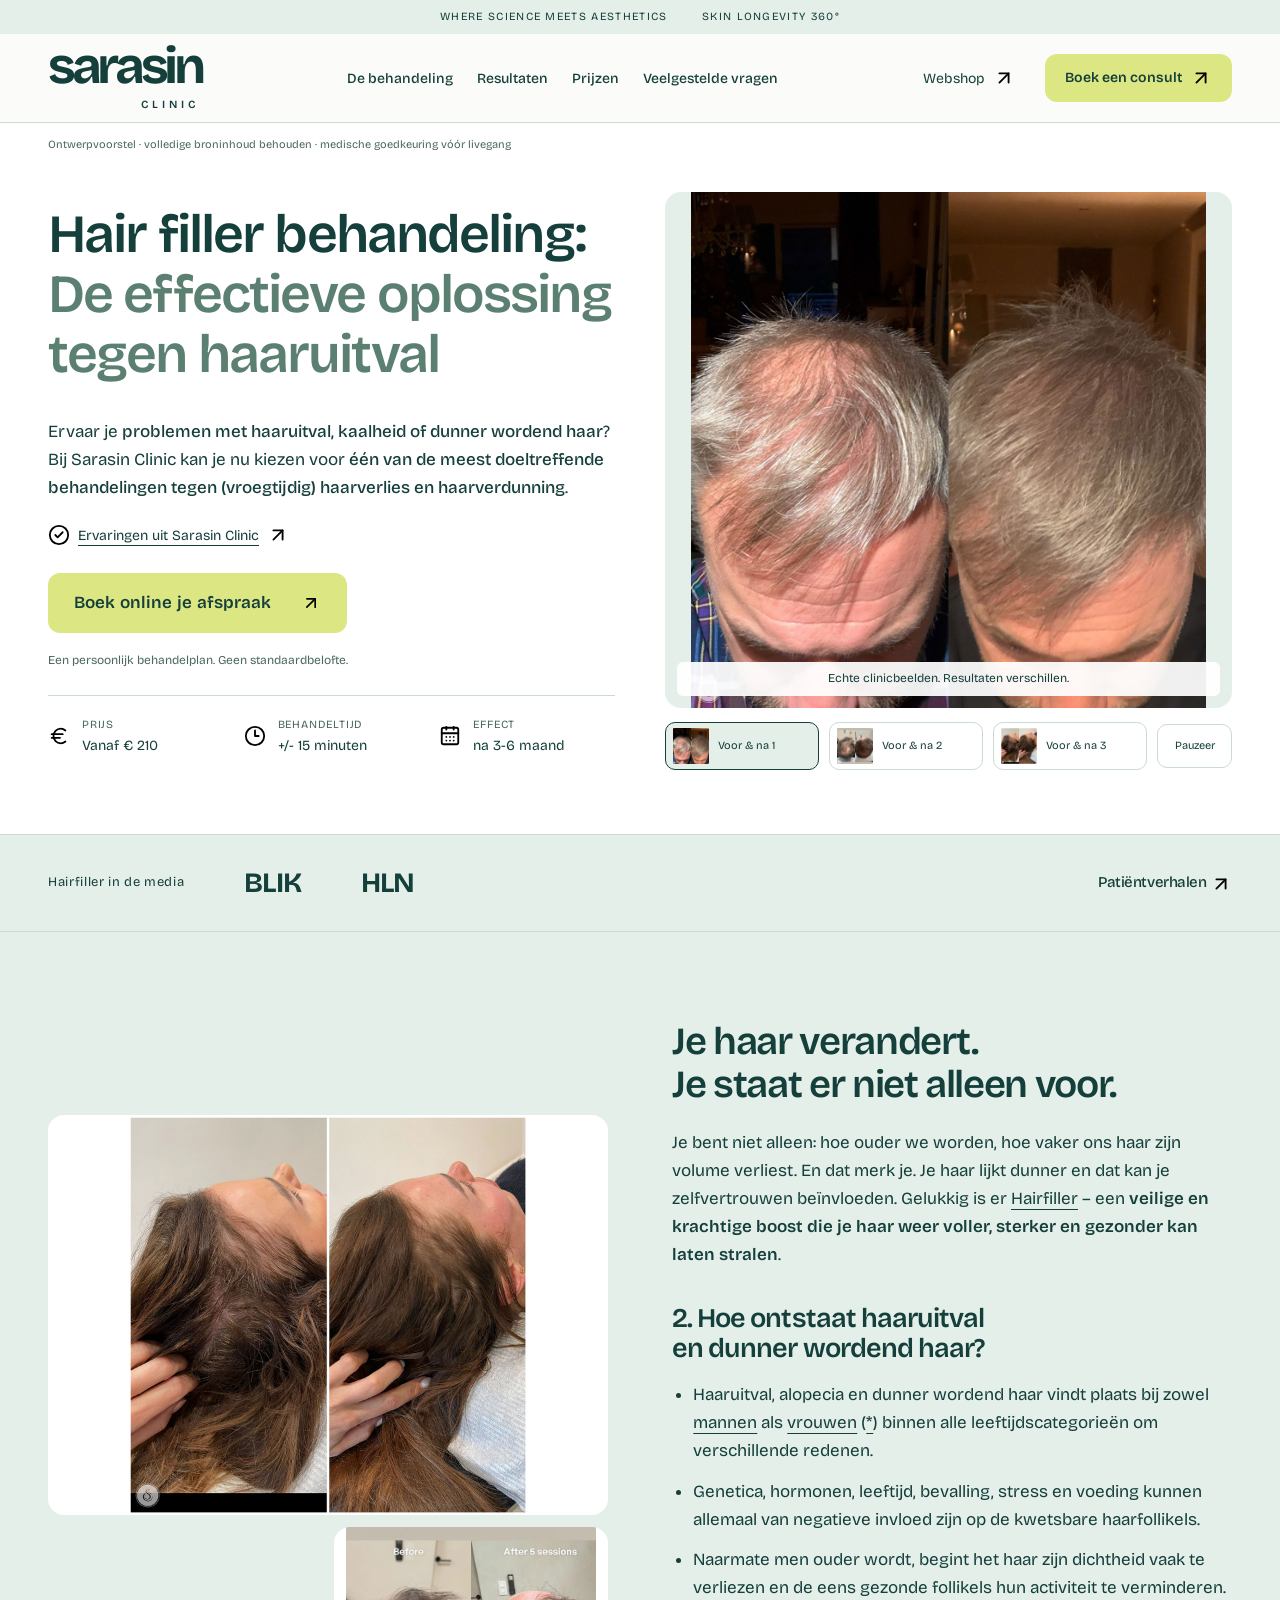
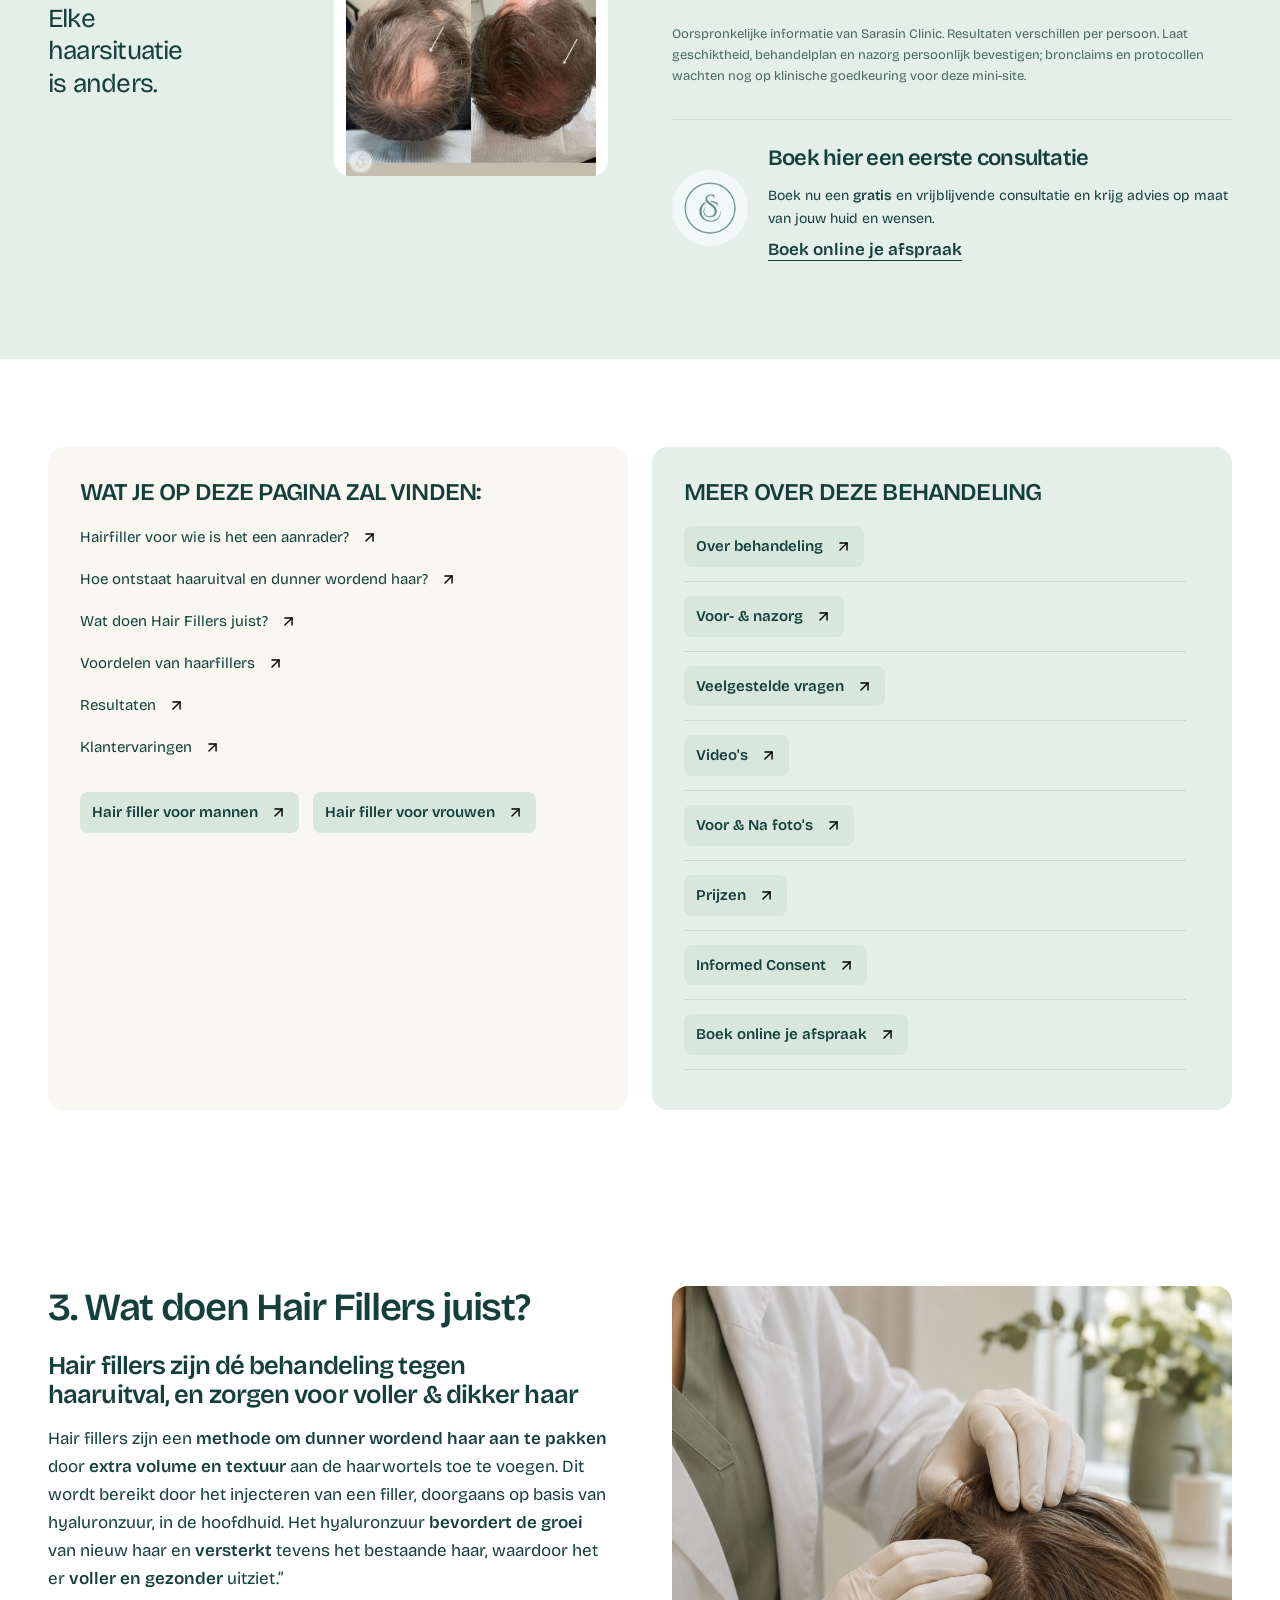
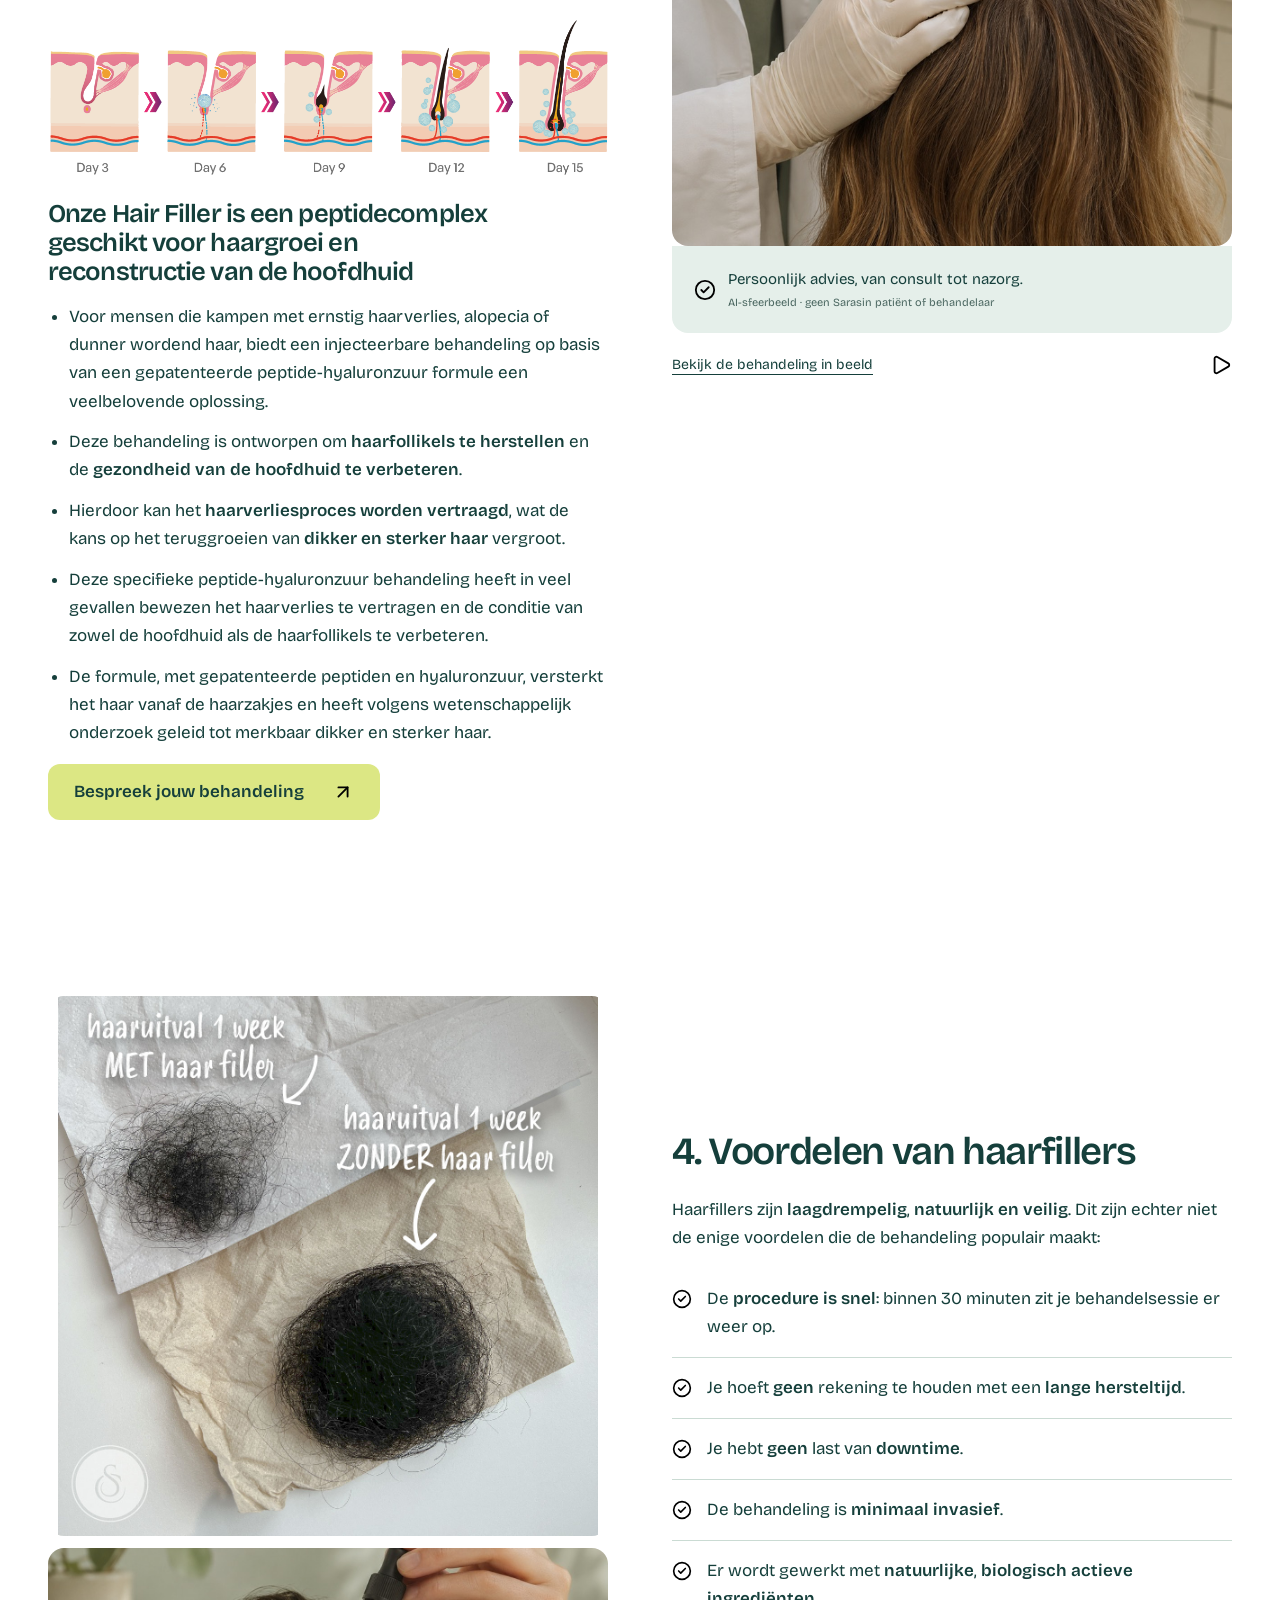
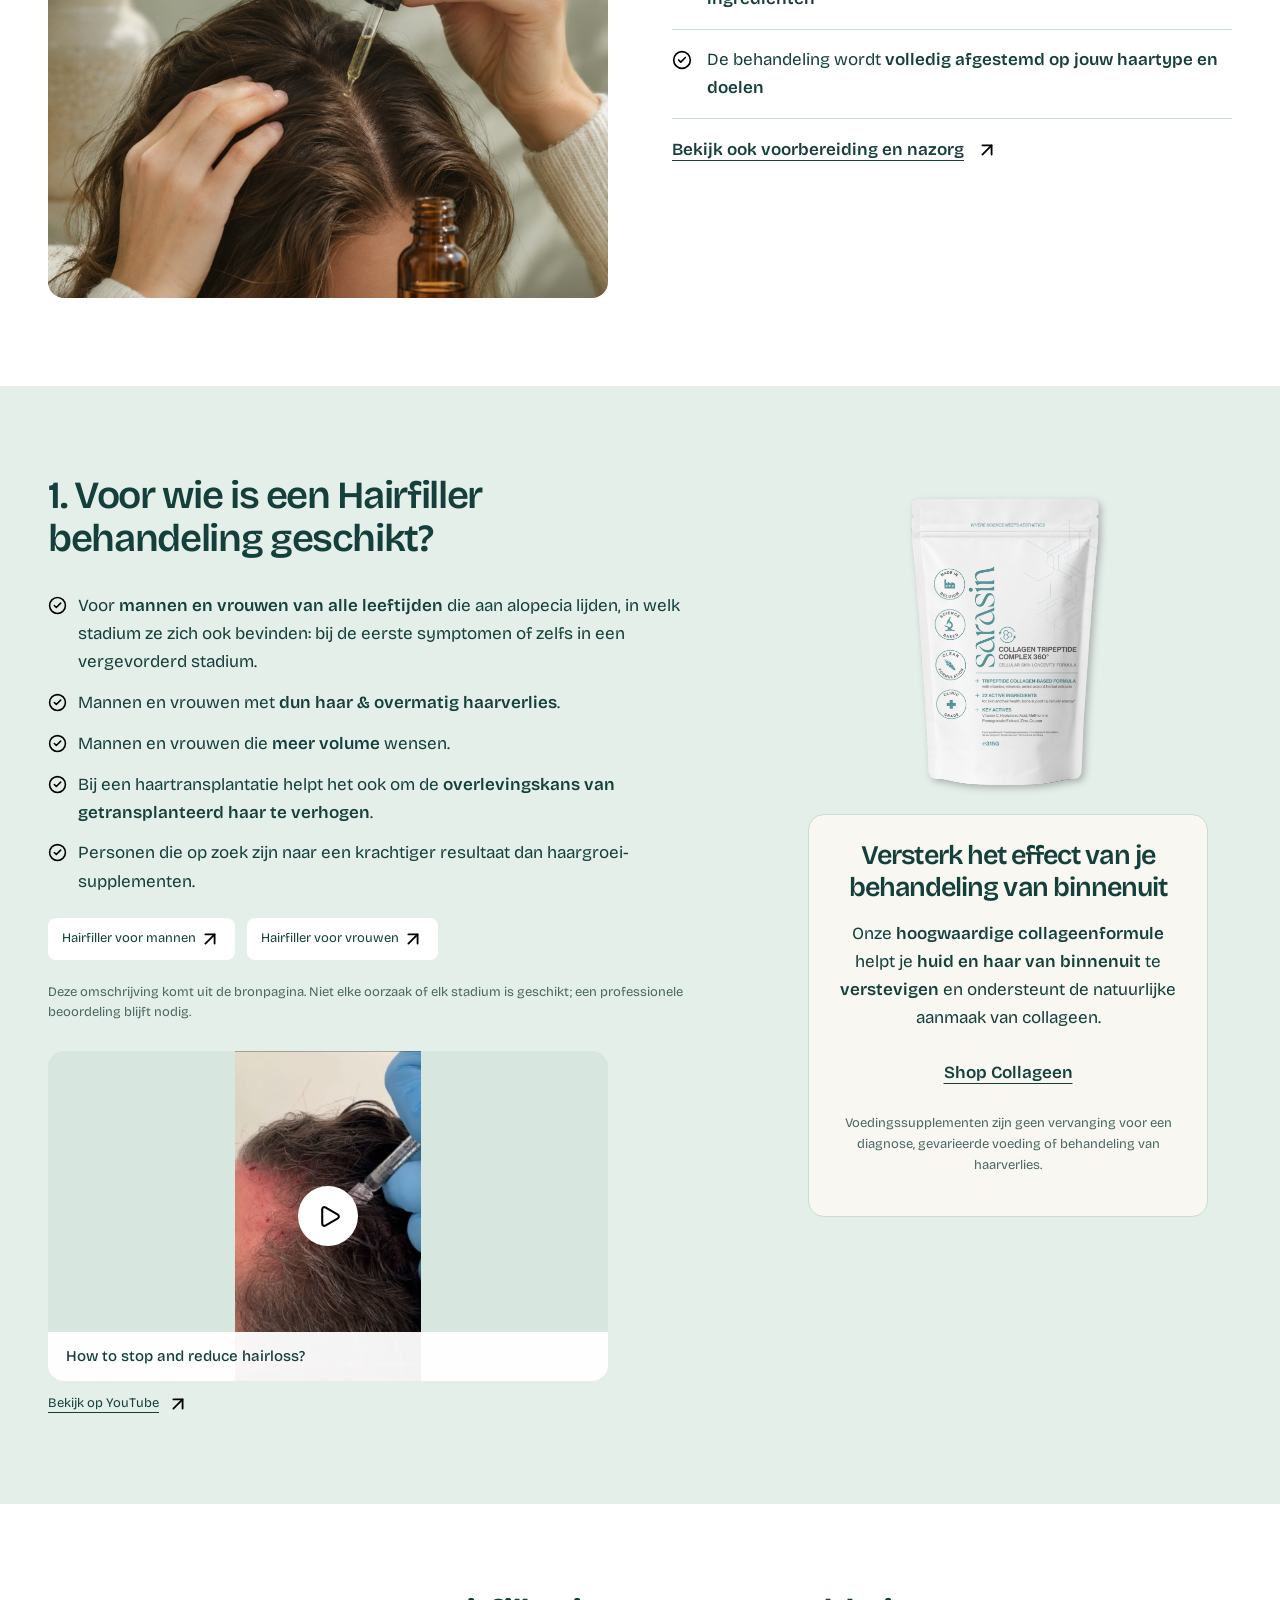
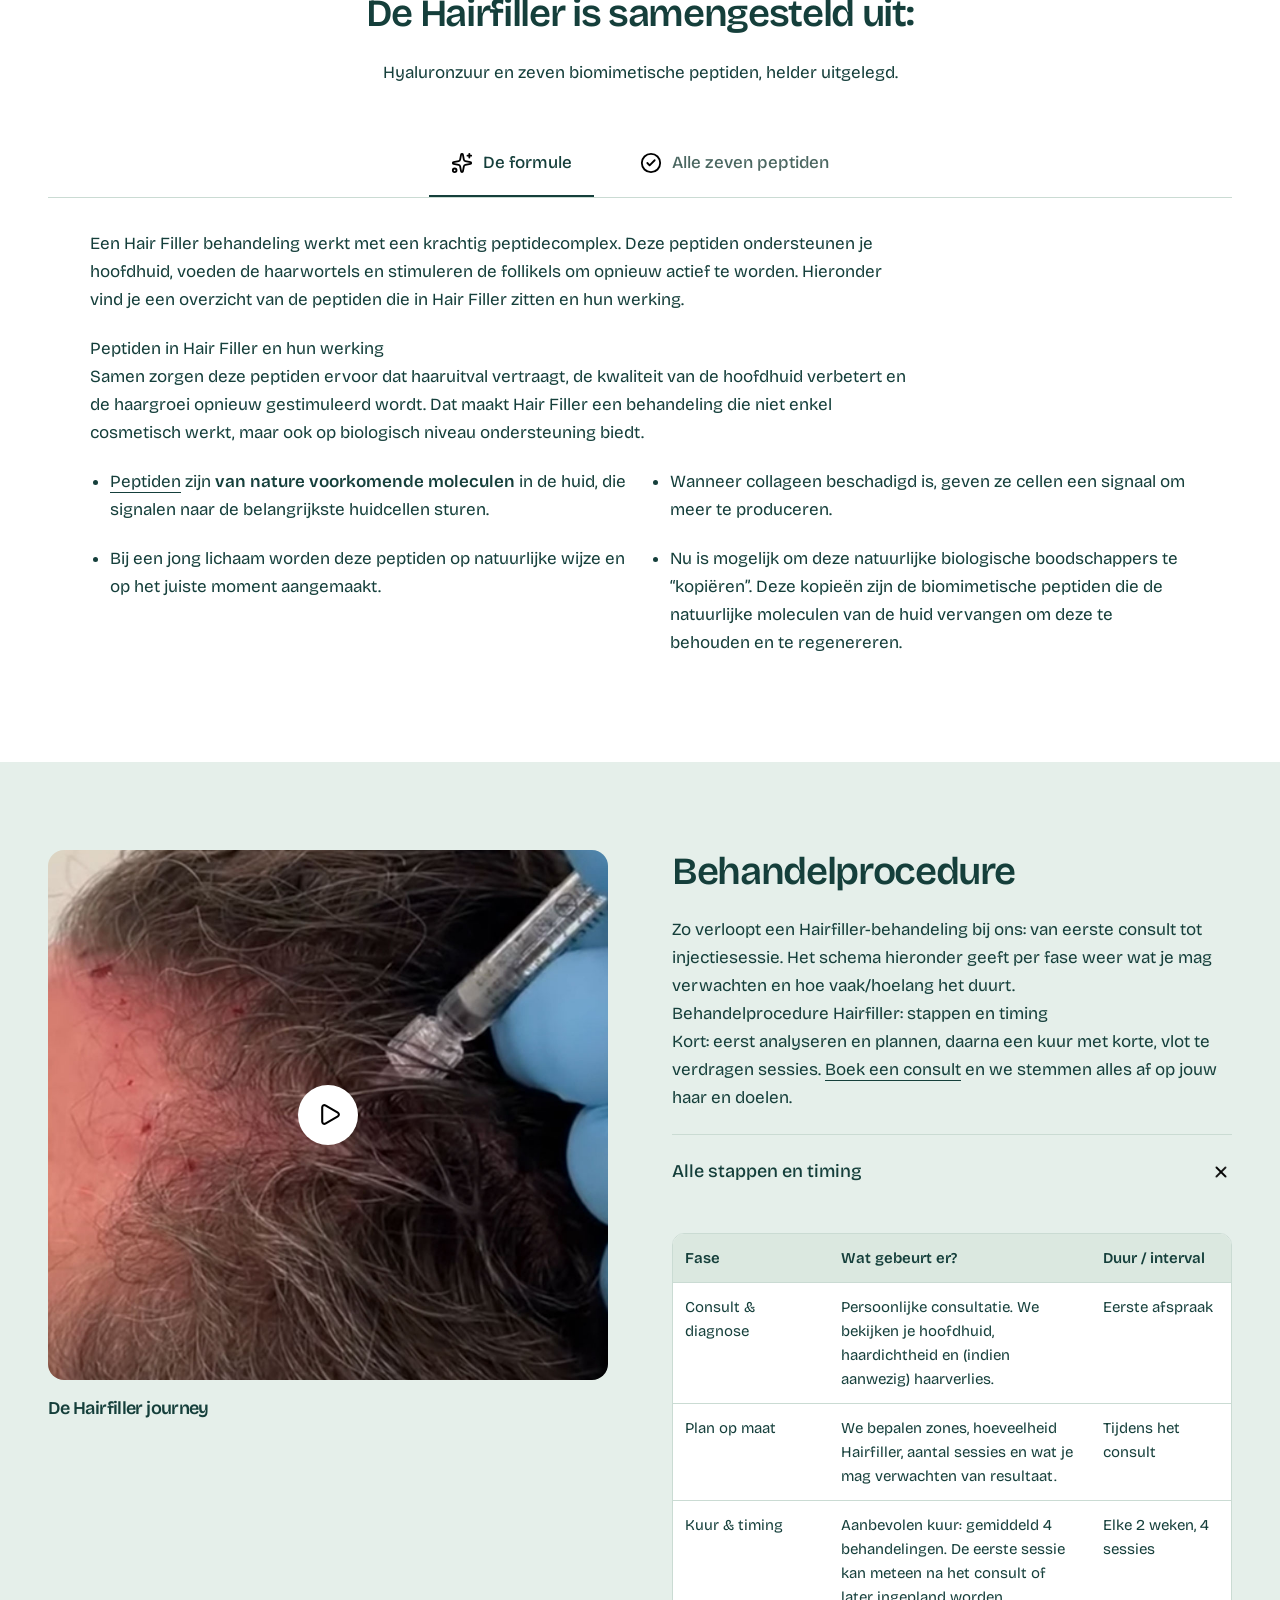
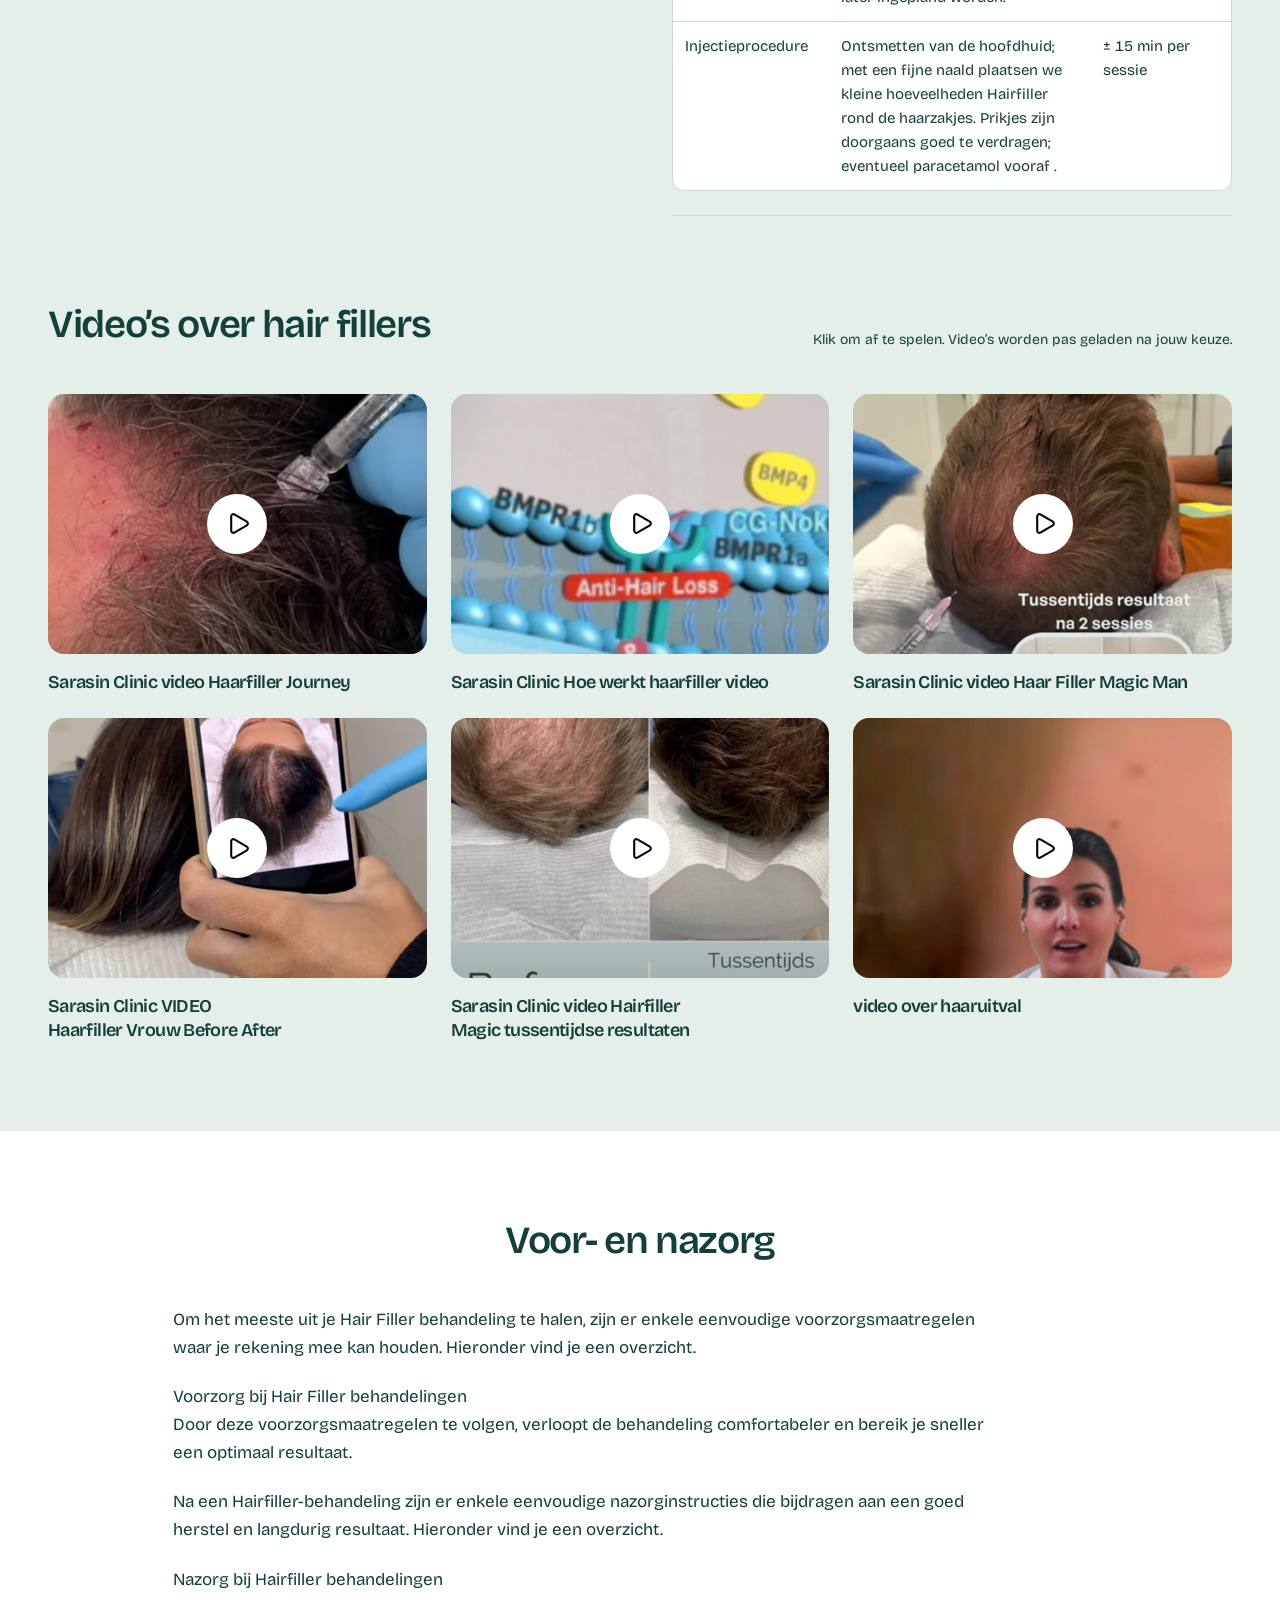
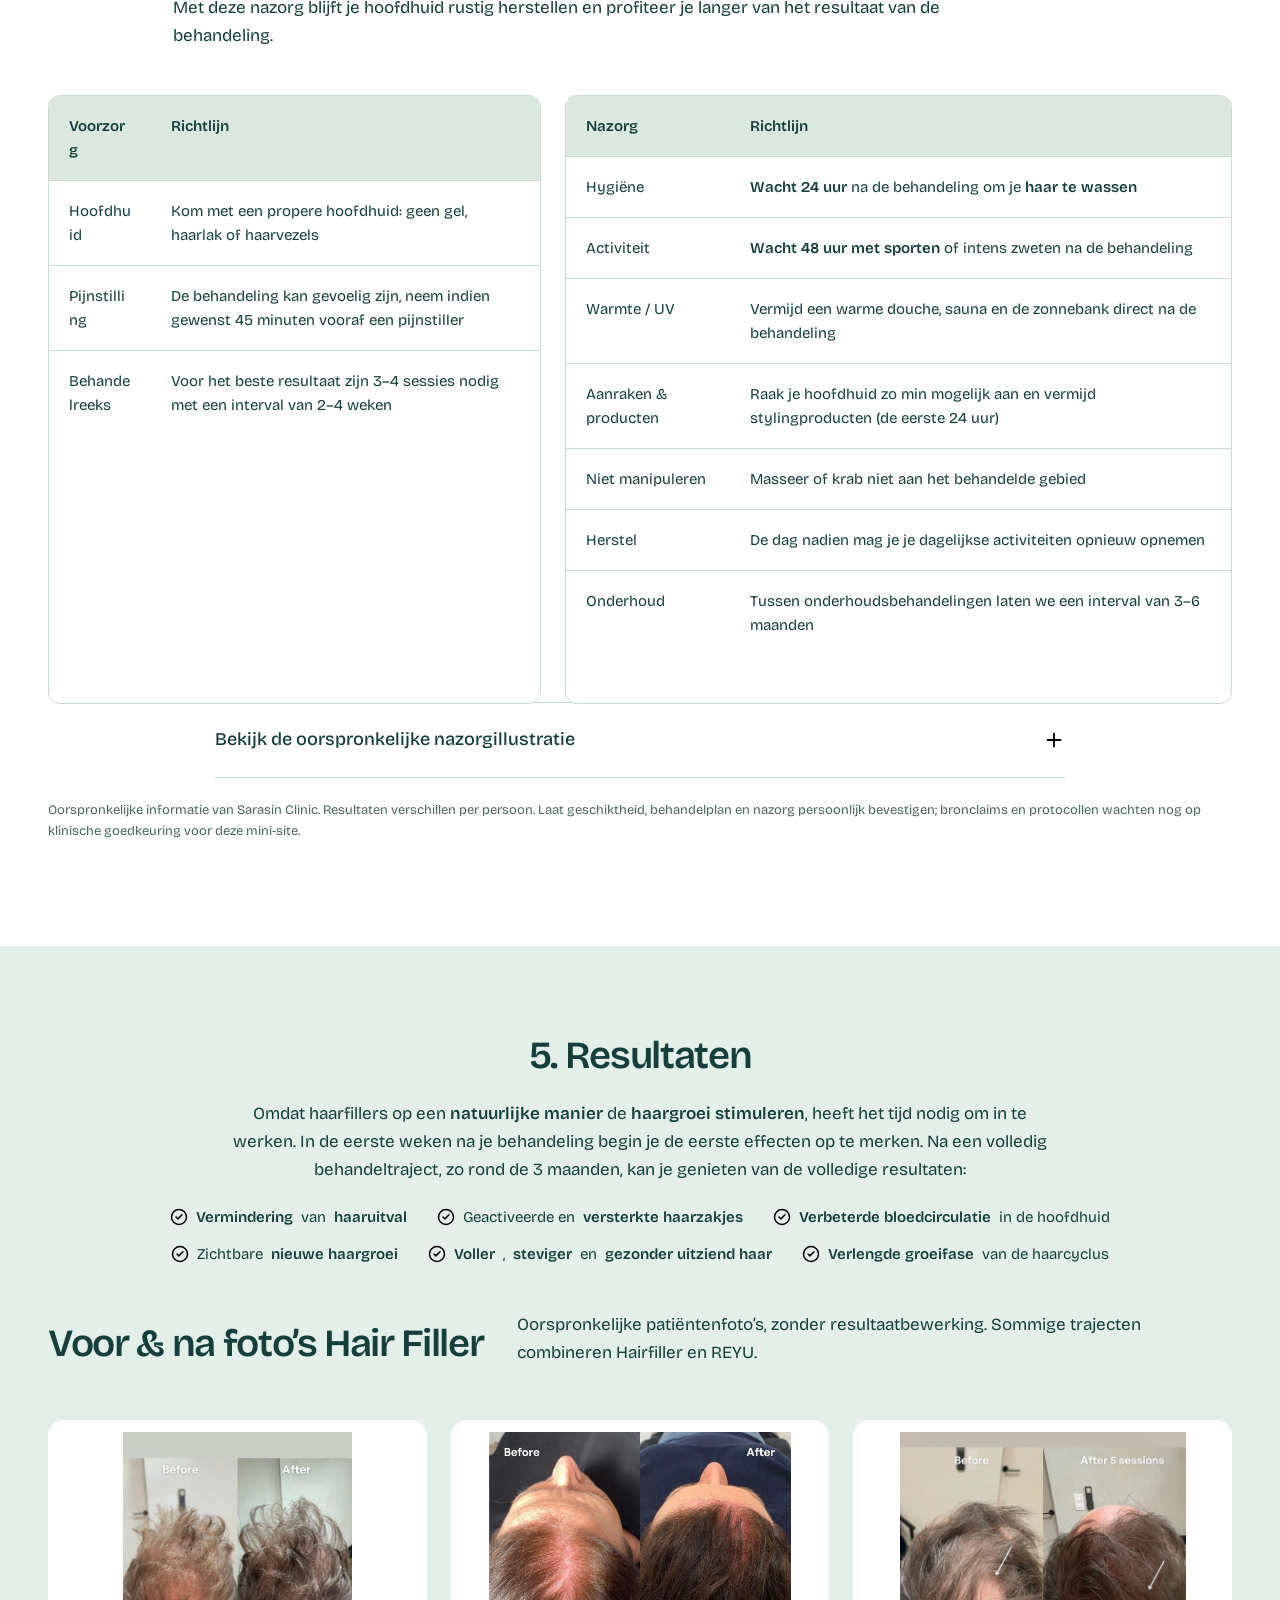
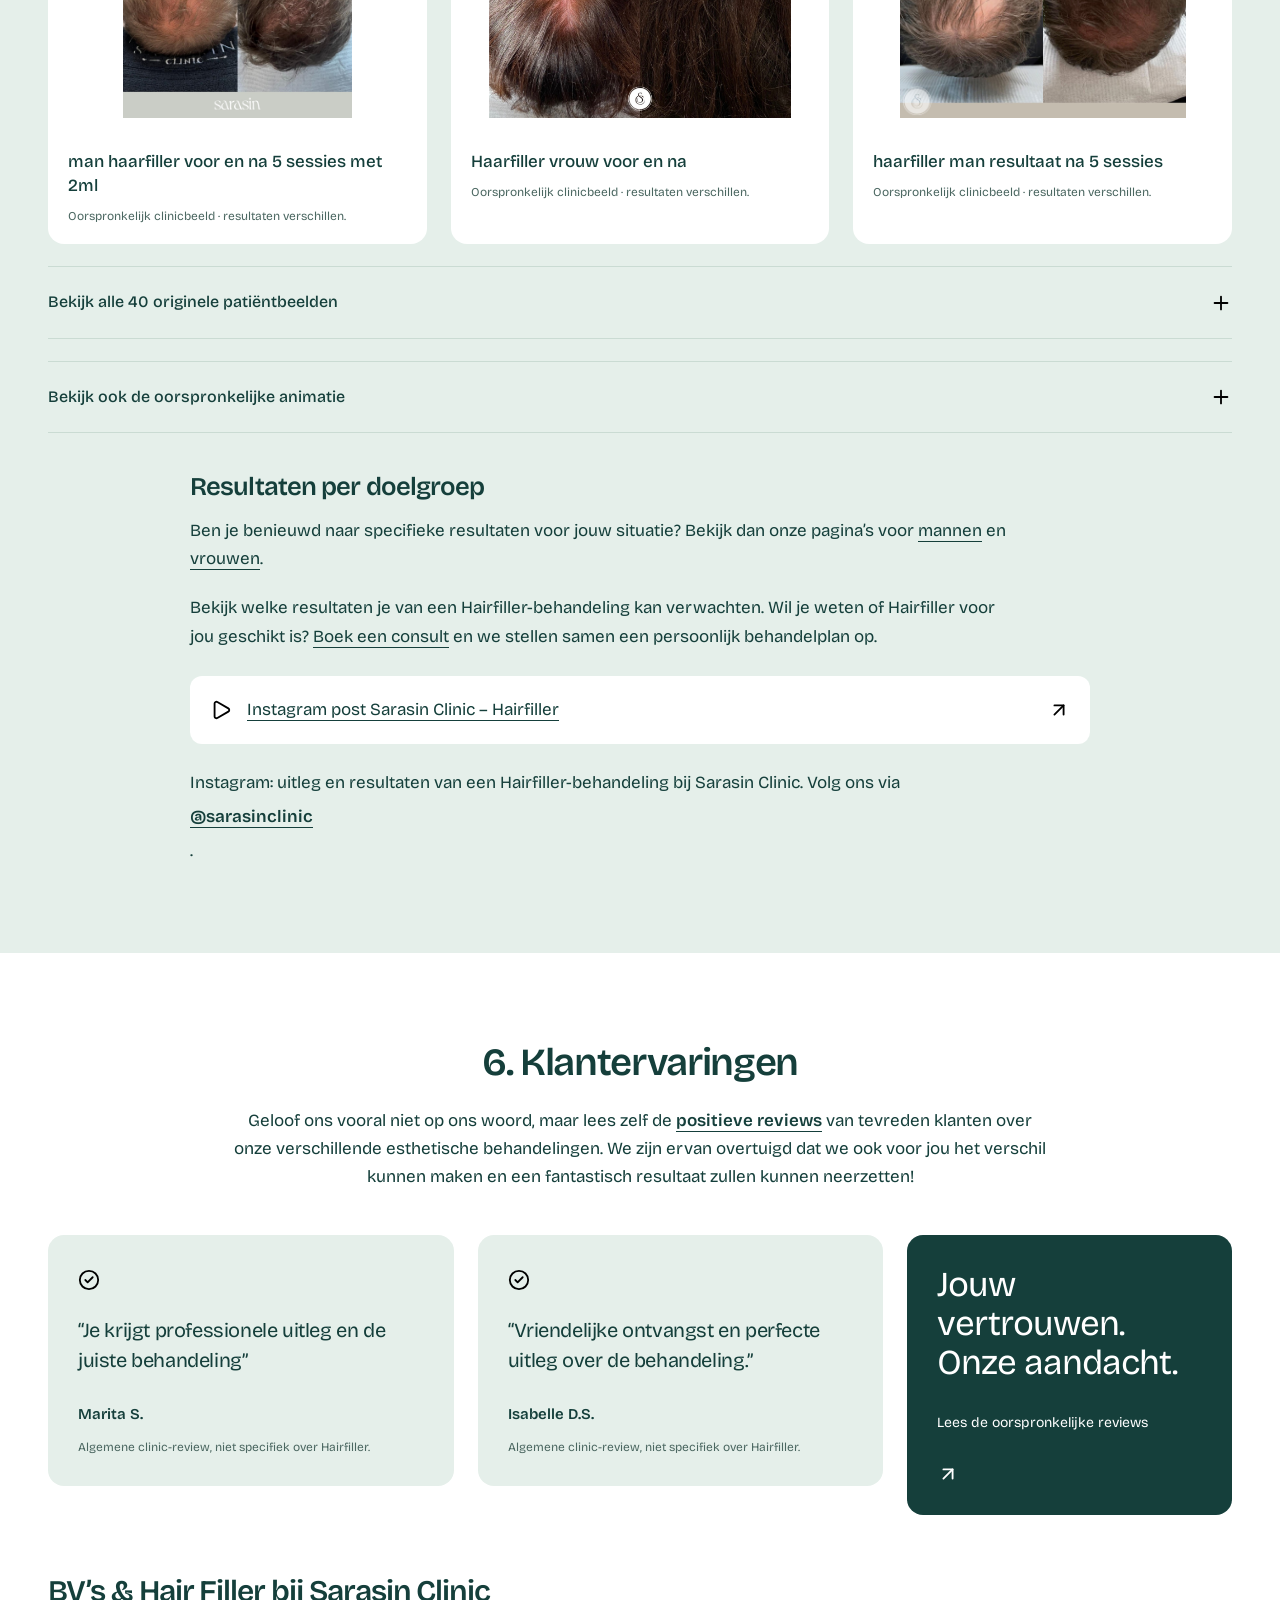
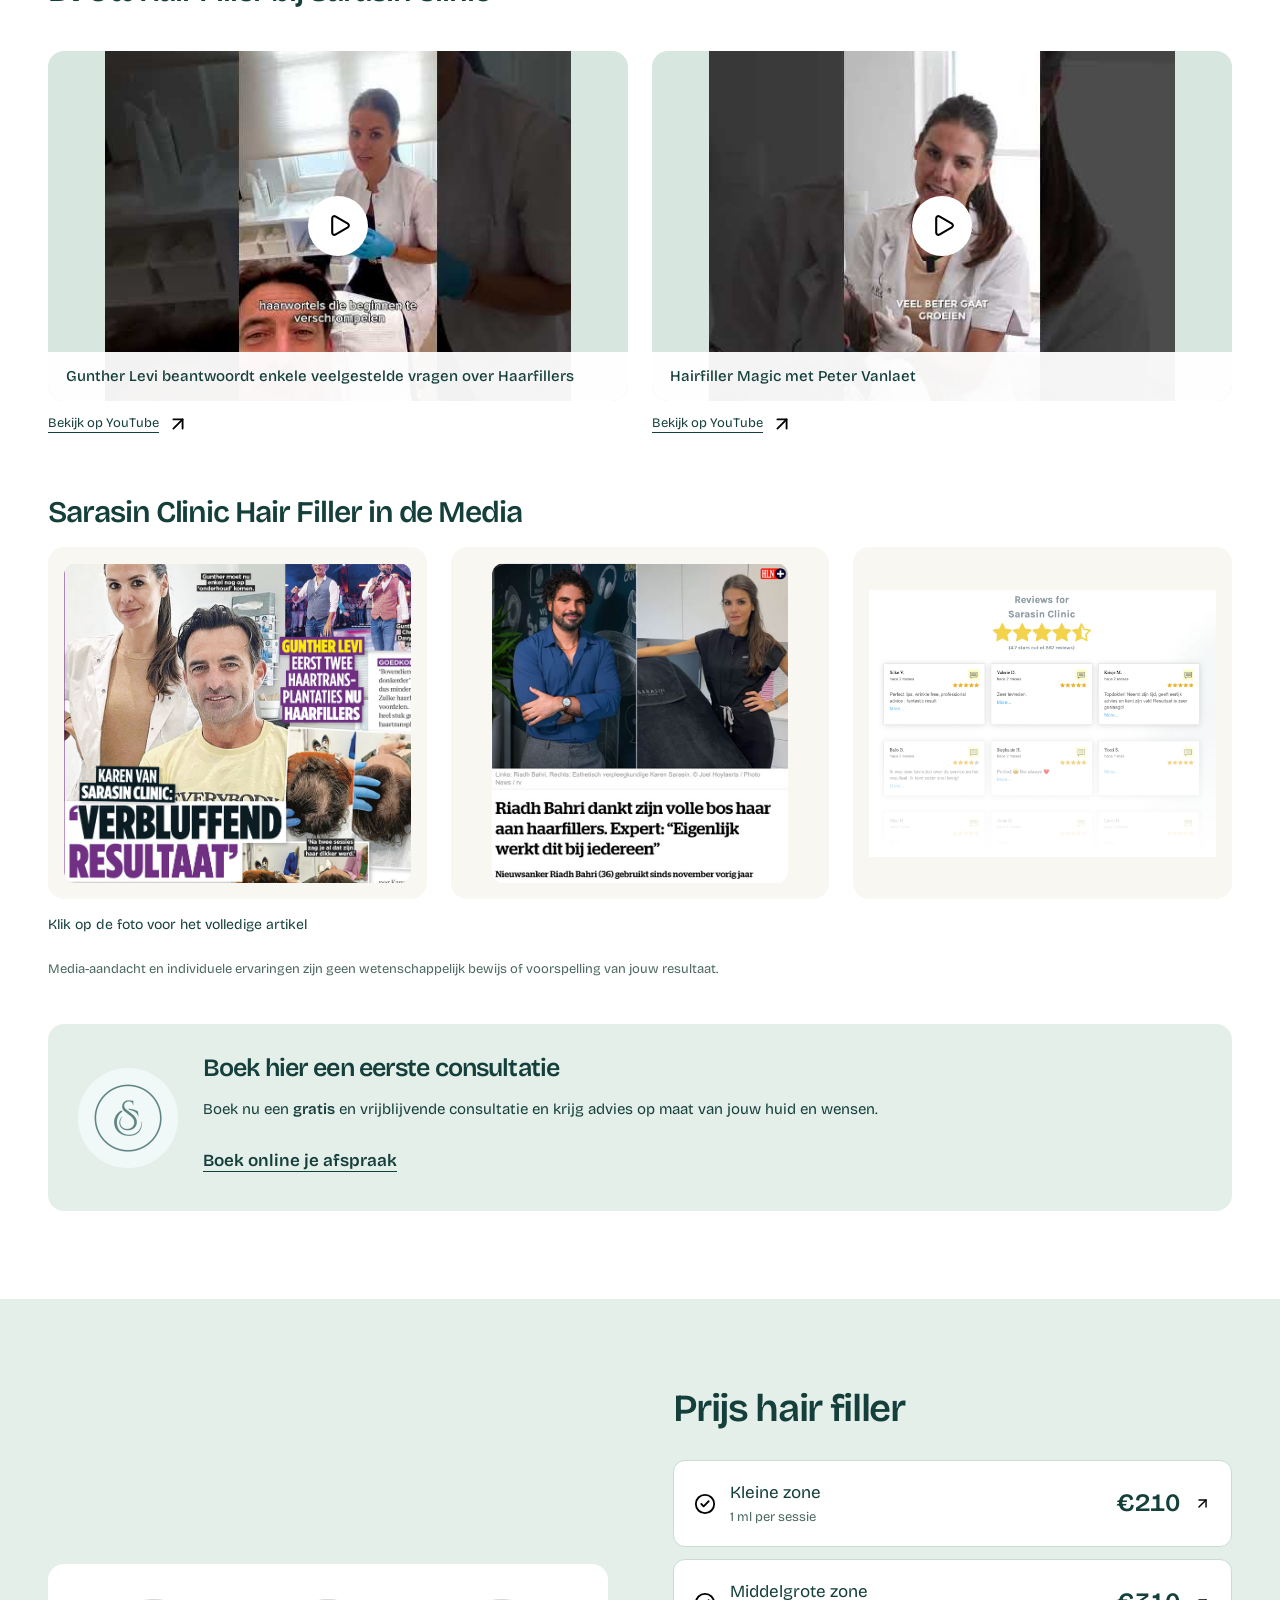
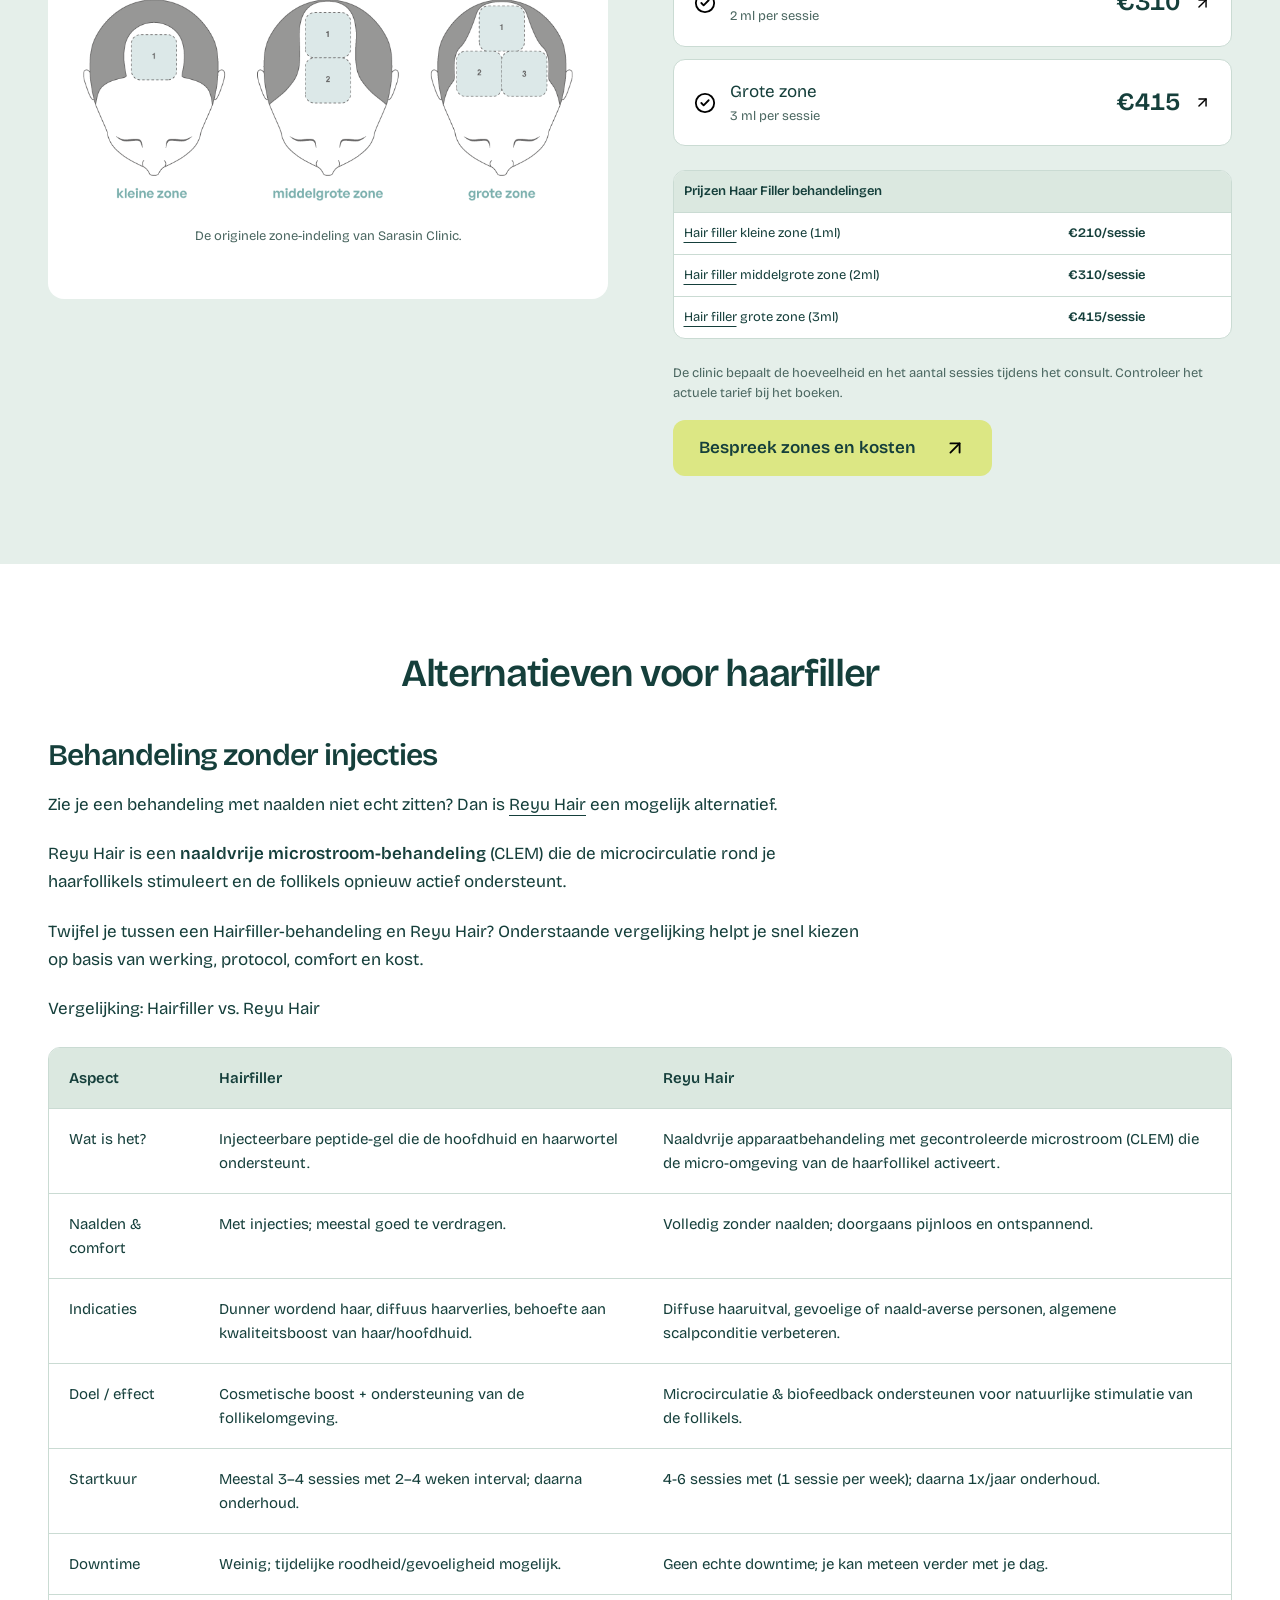
==== commit ab87b80f: "Group complete suitability content with collagen recommendation" ====
--- a/index.html
+++ b/index.html
@@ -36,13 +36,13 @@
 <li>Er wordt gewerkt met <strong>natuurlijke</strong>, <strong>biologisch actieve ingrediënten</strong></li>
 <li>De behandeling wordt <strong>volledig afgestemd op jouw haartype en doelen</strong></li>
 </ul></div><a class="text-link" href="#nazorg">Bekijk ook voorbereiding en nazorg <img class="icon" src="assets/icons/arrow-up-right.svg" width="22" height="22" alt="" aria-hidden="true"></a></div></section>
-<section class="sage-band" id="wie"><div class="wrap section-space"><div class="center-heading"><h2 data-original-heading="4">1. Voor wie is een Hairfiller behandeling geschikt?</h2><p>Haarverlies kan iedereen treffen. Begin bij de oorzaak, kies daarna de aanpak.</p></div><div class="audience-layout"><div class="audience-photo"><img class="" src="assets/result-man-5.jpg" alt="Origineel clinicresultaat bij een man" loading="lazy" decoding="async"><img class="" src="assets/result-woman.jpg" alt="Origineel clinicresultaat bij een vrouw" loading="lazy" decoding="async"></div><div class="reading suitability"><div id="CONTENT-022" data-original-item="CONTENT-022" class="source-item   "><ul>
+<section class="sage-band" id="wie"><div class="wrap section-space audience-layout"><div class="reading suitability"><h2 data-original-heading="4">1. Voor wie is een Hairfiller behandeling geschikt?</h2><div id="CONTENT-022" data-original-item="CONTENT-022" class="source-item   "><ul>
 <li>Voor <strong>mannen en vrouwen van alle leeftijden</strong> die aan alopecia lijden, in welk stadium ze zich ook bevinden: bij de eerste symptomen of zelfs in een vergevorderd stadium.</li>
 <li>Mannen en vrouwen met <strong>dun haar &amp; overmatig haarverlies</strong>.</li>
 <li>Mannen en vrouwen die <strong>meer volume</strong> wensen.</li>
 <li>Bij een haartransplantatie helpt het ook om de<strong> overlevingskans van getransplanteerd haar te verhogen</strong>.</li>
 <li>Personen die op zoek zijn naar een krachtiger resultaat dan haargroei-supplementen.</li>
-</ul></div><div class="audience-links"><a href="https://sarasinclinic.com/behandelingen/hairfiller/mannen/">Hairfiller voor mannen <img class="icon" src="assets/icons/arrow-up-right.svg" width="22" height="22" alt="" aria-hidden="true"></a><a href="https://sarasinclinic.com/behandelingen/hairfiller/vrouw/">Hairfiller voor vrouwen <img class="icon" src="assets/icons/arrow-up-right.svg" width="22" height="22" alt="" aria-hidden="true"></a></div><p class="clinical-note">Deze omschrijving komt uit de bronpagina. Niet elke oorzaak of elk stadium is geschikt; een professionele beoordeling blijft nodig.</p><div id="CONTENT-023" data-original-item="CONTENT-023" class="source-video"><button class="video-cover" data-video="IJwhkNviX20" type="button"><img src="assets/video-journey.jpg" alt="" loading="lazy"><span class="play-circle"><img class="icon" src="assets/icons/play.svg" width="22" height="22" alt="" aria-hidden="true"></span><span class="video-title">How to stop and reduce hairloss?</span></button><a class="original-video-link" href="https://www.youtube.com/embed/IJwhkNviX20?feature=oembed" target="_blank" rel="noopener">Bekijk op YouTube <img class="icon" src="assets/icons/arrow-up-right.svg" width="22" height="22" alt="" aria-hidden="true"></a></div></div></div></div></section>
+</ul></div><div class="audience-links"><a href="https://sarasinclinic.com/behandelingen/hairfiller/mannen/">Hairfiller voor mannen <img class="icon" src="assets/icons/arrow-up-right.svg" width="22" height="22" alt="" aria-hidden="true"></a><a href="https://sarasinclinic.com/behandelingen/hairfiller/vrouw/">Hairfiller voor vrouwen <img class="icon" src="assets/icons/arrow-up-right.svg" width="22" height="22" alt="" aria-hidden="true"></a></div><p class="clinical-note">Deze omschrijving komt uit de bronpagina. Niet elke oorzaak of elk stadium is geschikt; een professionele beoordeling blijft nodig.</p><div id="CONTENT-023" data-original-item="CONTENT-023" class="source-video"><button class="video-cover" data-video="IJwhkNviX20" type="button"><img src="assets/video-journey.jpg" alt="" loading="lazy"><span class="play-circle"><img class="icon" src="assets/icons/play.svg" width="22" height="22" alt="" aria-hidden="true"></span><span class="video-title">How to stop and reduce hairloss?</span></button><a class="original-video-link" href="https://www.youtube.com/embed/IJwhkNviX20?feature=oembed" target="_blank" rel="noopener">Bekijk op YouTube <img class="icon" src="assets/icons/arrow-up-right.svg" width="22" height="22" alt="" aria-hidden="true"></a></div></div><aside class="suitability-product" aria-label="Collageen voor je thuisroutine"><div id="CONTENT-024" data-original-item="CONTENT-024" class="source-item  source-picture "><img data-original-image="https://sarasinclinic.com/wp-content/uploads/2024/07/transparent-background.png" src="assets/source/transparent-background.png" alt="Sarasin Collagen Tripeptide Complex" width="1080" height="1350" loading="lazy" decoding="async"></div><div><h3 data-original-heading="5">Versterk het effect van je behandeling van binnenuit</h3><div id="CONTENT-025" data-original-item="CONTENT-025" class="source-item   "><p>Onze <strong>hoogwaardige collageenformule</strong> helpt je <strong>huid en haar van binnenuit </strong>te<strong> verstevigen</strong> en ondersteunt de natuurlijke aanmaak van collageen.</p></div><div id="CONTENT-026" data-original-item="CONTENT-026" class="source-item   source-action"><a href="https://www.sarasin.shop/products/collageen" title="Shop skincare">Shop Collageen </a></div><p class="clinical-note">Voedingssupplementen zijn geen vervanging voor een diagnose, gevarieerde voeding of behandeling van haarverlies.</p></div></aside></div></section>
 <section class="wrap section-space ingredients" id="ingredienten"><div class="center-heading"><h2 data-original-heading="13">De Hairfiller is samengesteld uit:</h2><p>Hyaluronzuur en zeven biomimetische peptiden, helder uitgelegd.</p></div><div class="tabs" role="tablist" aria-label="Formule informatie"><button type="button" id="tab-formula" role="tab" aria-selected="true" aria-controls="panel-formula"><img class="icon" src="assets/icons/sparkles.svg" width="22" height="22" alt="" aria-hidden="true">De formule</button><button type="button" id="tab-peptides" role="tab" aria-selected="false" aria-controls="panel-peptides" tabindex="-1"><img class="icon" src="assets/icons/circle-check.svg" width="22" height="22" alt="" aria-hidden="true">Alle zeven peptiden</button></div><div id="panel-formula" role="tabpanel" aria-labelledby="tab-formula"><div id="CONTENT-081" data-original-item="CONTENT-081" class="source-item   "><p>Een Hair Filler behandeling werkt met een krachtig peptidecomplex. Deze peptiden ondersteunen je hoofdhuid, voeden de haarwortels en stimuleren de follikels om opnieuw actief te worden. Hieronder vind je een overzicht van de peptiden die in Hair Filler zitten en hun werking.</p></div><div id="CONTENT-082" data-original-item="CONTENT-082" class="source-item inline-source  ">Peptiden in Hair Filler en hun werking</div><div id="CONTENT-084" data-original-item="CONTENT-084" class="source-item   "><p>Samen zorgen deze peptiden ervoor dat haaruitval vertraagt, de kwaliteit van de hoofdhuid verbetert en de haargroei opnieuw gestimuleerd wordt. Dat maakt Hair Filler een behandeling die niet enkel cosmetisch werkt, maar ook op biologisch niveau ondersteuning biedt.</p></div><div id="CONTENT-085" data-original-item="CONTENT-085" class="source-item   "><ul>
 <li><a href="https://nl.wikipedia.org/wiki/Peptide">Peptiden</a> zijn <strong>van nature voorkomende moleculen</strong> in de huid, die signalen naar de belangrijkste huidcellen sturen.</li>
 <li>Wanneer collageen beschadigd is, geven ze cellen een signaal om meer te produceren.</li>
@@ -268,7 +268,7 @@
 </tr>
 </tbody>
 </table></div></div><div id="CONTENT-120" data-original-item="CONTENT-120" class="source-item   "><p><strong>Kort:</strong> kies <strong>Hairfiller</strong> voor een snelle cosmetische boost via injecties; kies <a href="https://sarasinclinic.com/behandelingen/reyu-hair/">Reyu Hair</a> als je een naaldvrije kuur wil die de hoofdhuidomgeving ondersteunt. Een combinatie van beide is trouwens ook perfect mogelijk: de behandelingen vullen elkaar mooi aan en versterken elkaars effect.</p></div><div id="CONTENT-121" data-original-item="CONTENT-121" class="source-item   "><p>👉 <a href="https://booking.sarasinclinic.com/appointment/locations">Boek een gratis consult</a> en we adviseren samen wat het best bij je past.</p></div><div id="CONTENT-122" data-original-item="CONTENT-122" class="source-item   source-action"><a href="https://sarasinclinic.com/booking/" title="Boek nu je afspraak">Boek nu je afspraak </a></div></div><div class="alternative-columns"><details class="content-detail"><summary><h3 data-original-heading="22">Haargroeisupplementen</h3><img class="icon" src="assets/icons/plus.svg" width="22" height="22" alt="" aria-hidden="true"></summary><div id="CONTENT-123" data-original-item="CONTENT-123" class="source-item   "><p>Supplementen zoals biotine, zink of <a href="https://www.sarasin.shop/products/collageen">collageen</a> <strong>kunnen je haar van binnenuit ondersteunen</strong>, zeker bij tekorten of stress. Maar… het effect is vaak beperkt en het duurt maanden voor je resultaat ziet – als je het al ziet.</p></div><div id="CONTENT-124" data-original-item="CONTENT-124" class="source-item   "><p>Wil je sneller en gerichter resultaat? Dan zijn <strong>Hairfillers</strong> een betere keuze. Ze brengen de <strong>actieve stoffen rechtstreeks in je hoofdhuid</strong>, precies bij de haarzakjes, <strong>zodat je haargroei écht een boost krijgt</strong>.</p></div><div id="CONTENT-125" data-original-item="CONTENT-125" class="source-item   source-action"><a href="https://sarasinclinic.com/booking/" title="Boek nu je afspraak">Boek nu je afspraak </a></div></details><details class="content-detail"><summary><h3 data-original-heading="23">Haartransplantatie</h3><img class="icon" src="assets/icons/plus.svg" width="22" height="22" alt="" aria-hidden="true"></summary><div id="CONTENT-126" data-original-item="CONTENT-126" class="source-item   "><p>Een haartransplantatie is wellicht de bekendste oplossing tegen haarverlies. Daarbij worden haarzakjes uit een donorgebied verplaatst naar zones waar je haar dunner is of uitgevallen. De getransplanteerde haren zorgen voor <strong>nieuwe, blijvende haargroei</strong>.</p></div><div id="CONTENT-127" data-original-item="CONTENT-127" class="source-item   "><p>Klinkt ideaal, toch? Maar… er hangt ook een groot “<em>maar</em>” aan vast. Een haartransplantatie is <strong>ingrijpend</strong>, <strong>duur</strong> en vraagt een <strong>lange herstelperiode</strong>. Bovendien komt <strong>niet iedereen in aanmerking</strong>.</p></div><div id="CONTENT-128" data-original-item="CONTENT-128" class="source-item   "><p>Daarom kiezen heel wat mensen liever voor een <strong>minder drastische oplossing zoals Hairfiller</strong>. Deze behandeling is veilig, nauwelijks pijnlijk en zonder downtime – én je ziet vaak al na enkele weken resultaat. Perfect als je een <strong>effectieve aanpak</strong> zoekt <strong>zonder</strong> meteen voor een <strong>operatie</strong> te gaan.</p></div><div id="CONTENT-129" data-original-item="CONTENT-129" class="source-item   "><p>👉 Belangrijk om te weten: Hair Filler <strong>kan ook een aanvullende rol spelen bij een <a href="https://sarasinclinic.com/behandelingen/haartransplantatie/">haartransplantatie</a></strong>. Door de actieve ingrediënten (hyaluronzuur en peptiden) verbetert de doorbloeding en voeding van de hoofdhuid, waardoor de overlevingskans van de getransplanteerde haren groter wordt. Zo herstel je sneller én geniet je van een vollere en duurzamere uitkomst.</p></div><div id="CONTENT-130" data-original-item="CONTENT-130" class="source-item   source-action"><a href="https://sarasinclinic.com/booking/" title="Boek nu je afspraak">Boek nu je afspraak </a></div></details></div></section>
-<section class="longevity-band" id="longevity"><div class="wrap section-space"><div class="split"><div class="lifestyle-photo"><img class="" src="assets/lifestyle-collagen.webp" alt="Illustratieve thuisroutine met Sarasin collageen" loading="lazy" decoding="async"><span class="photo-caption">AI-lifestyleillustratie · geen patiënt of behandelresultaat</span></div><div class="longevity-copy"><h2>Clinic. Care. Lifestyle.<br>Skin Longevity 360°.</h2><p>Een persoonlijke aanpak in de clinic, passende verzorging thuis en aandacht voor je leefstijl horen bij elkaar. Bespreek wat voor jou zinvol is.</p><div class="product-feature"><div id="CONTENT-024" data-original-item="CONTENT-024" class="source-item  source-picture "><img data-original-image="https://sarasinclinic.com/wp-content/uploads/2024/07/transparent-background.png" src="assets/source/transparent-background.png" alt="Sarasin Collagen Tripeptide Complex" width="1080" height="1350" loading="lazy" decoding="async"></div><div><h3 data-original-heading="5">Versterk het effect van je behandeling van binnenuit</h3><div id="CONTENT-025" data-original-item="CONTENT-025" class="source-item   "><p>Onze <strong>hoogwaardige collageenformule</strong> helpt je <strong>huid en haar van binnenuit </strong>te<strong> verstevigen</strong> en ondersteunt de natuurlijke aanmaak van collageen.</p></div><div id="CONTENT-026" data-original-item="CONTENT-026" class="source-item   source-action"><a href="https://www.sarasin.shop/products/collageen" title="Shop skincare">Shop Collageen </a></div></div></div><p class="clinical-note">Voedingssupplementen zijn geen vervanging voor een diagnose, gevarieerde voeding of behandeling van haarverlies.</p></div></div><div class="selfcare-section" id="bron"><h3 data-original-heading="24">Wat je zelf kan doen</h3><div id="CONTENT-131" data-original-item="CONTENT-131" class="source-item   "><p>Onderstaande tabel bundelt praktische acties die je zelf kan nemen, plus een professionele optie.</p></div><div id="CONTENT-132" data-original-item="CONTENT-132" class="source-item inline-source  ">Wat kan je zelf doen om je haargroei te ondersteunen?</div><div id="CONTENT-133" data-original-item="CONTENT-133" class="source-item   "><div class="table-scroll" tabindex="0" role="region" aria-label="Behandelingsinformatie"><table>
+<section class="longevity-band" id="longevity"><div class="wrap section-space"><div class="split"><div class="lifestyle-photo"><img class="" src="assets/lifestyle-collagen.webp" alt="Illustratieve thuisroutine met Sarasin collageen" loading="lazy" decoding="async"><span class="photo-caption">AI-lifestyleillustratie · geen patiënt of behandelresultaat</span></div><div class="longevity-copy"><h2>Clinic. Care. Lifestyle.<br>Skin Longevity 360°.</h2><p>Een persoonlijke aanpak in de clinic, passende verzorging thuis en aandacht voor je leefstijl horen bij elkaar. Bespreek wat voor jou zinvol is.</p><a class="text-link" href="#wie">Bekijk de collageenformule en voor wie Hairfiller geschikt is <img class="icon" src="assets/icons/arrow-up-right.svg" width="22" height="22" alt="" aria-hidden="true"></a><p class="clinical-note">Voedingssupplementen zijn geen vervanging voor een diagnose, gevarieerde voeding of behandeling van haarverlies.</p></div></div><div class="selfcare-section" id="bron"><h3 data-original-heading="24">Wat je zelf kan doen</h3><div id="CONTENT-131" data-original-item="CONTENT-131" class="source-item   "><p>Onderstaande tabel bundelt praktische acties die je zelf kan nemen, plus een professionele optie.</p></div><div id="CONTENT-132" data-original-item="CONTENT-132" class="source-item inline-source  ">Wat kan je zelf doen om je haargroei te ondersteunen?</div><div id="CONTENT-133" data-original-item="CONTENT-133" class="source-item   "><div class="table-scroll" tabindex="0" role="region" aria-label="Behandelingsinformatie"><table>
 <thead>
 <tr>
 <th scope="col">Wat kan je doen?</th>
--- a/homepage.css
+++ b/homepage.css
@@ -1,9 +1,9 @@
-@font-face{font-family:Bricolage;src:url('assets/fonts/BricolageGrotesque-Regular.woff2') format('woff2');font-weight:400;font-display:swap}
-@font-face{font-family:Bricolage;src:url('assets/fonts/BricolageGrotesque-Medium.woff2') format('woff2');font-weight:500;font-display:swap}
-@font-face{font-family:Bricolage;src:url('assets/fonts/BricolageGrotesque-SemiBold.woff2') format('woff2');font-weight:600;font-display:swap}
-@font-face{font-family:Bricolage;src:url('assets/fonts/BricolageGrotesque-Bold.woff2') format('woff2');font-weight:700;font-display:swap}
+@font-face{font-family:"Bricolage Grotesque";src:url('assets/fonts/BricolageGrotesque-Regular.woff2') format('woff2');font-weight:400;font-display:swap}
+@font-face{font-family:"Bricolage Grotesque";src:url('assets/fonts/BricolageGrotesque-Medium.woff2') format('woff2');font-weight:500;font-display:swap}
+@font-face{font-family:"Bricolage Grotesque";src:url('assets/fonts/BricolageGrotesque-SemiBold.woff2') format('woff2');font-weight:600;font-display:swap}
+@font-face{font-family:"Bricolage Grotesque";src:url('assets/fonts/BricolageGrotesque-Bold.woff2') format('woff2');font-weight:700;font-display:swap}
 :root{--ink:#153f3b;--muted:#4b6761;--sage:#e5efea;--sage-deep:#c6dad0;--paper:#fff;--cream:#f8f7f2;--line:#cadbd3;--accent:#dce784;--accent-hover:#cedd64;--radius:16px;--gutter:48px;--header:88px}
-*{box-sizing:border-box}html{scroll-behavior:smooth;scroll-padding-top:110px;scrollbar-color:#799f8c #edf3ef}body{margin:0;background:var(--paper);color:var(--ink);font-family:Bricolage,Arial,sans-serif;font-size:17px;line-height:1.65;-webkit-font-smoothing:antialiased}::selection{background:var(--accent);color:var(--ink)}a{color:inherit;text-underline-offset:5px;text-decoration-thickness:1px}a:hover{color:#386d57}a:focus-visible,button:focus-visible,summary:focus-visible,[tabindex]:focus-visible{outline:3px solid #648b18;outline-offset:5px}button,input{font:inherit}button,summary,a{-webkit-tap-highlight-color:transparent}button{color:inherit;cursor:pointer}button:disabled{cursor:not-allowed;opacity:.5}img{max-width:100%;height:auto;display:block}button img{pointer-events:none}figure{margin:0}p{margin:0 0 1.25em}ul,ol{padding-left:1.25em}li+li{margin-top:.75em}h1,h2,h3{font-weight:600;letter-spacing:-.035em;line-height:1.12;text-wrap:balance;margin:0 0 .6em}h1{font-size:clamp(38px,4.2vw,70px);max-width:16ch}h2{font-size:clamp(30px,3vw,48px)}h3{font-size:clamp(22px,2vw,29px)}strong{font-weight:600}.wrap{width:calc(100% - var(--gutter)*2);max-width:1560px;margin-inline:auto}.section-space{padding-block:88px}.split{display:grid;grid-template-columns:1fr 1fr;gap:clamp(40px,5vw,88px);align-items:center}.split>*{min-width:0}.reading{max-width:72ch}.reading p:last-child{margin-bottom:0}.reading-wide{max-width:85ch;margin-inline:auto}.sage-band{background:var(--sage)}.center-heading{max-width:980px;text-align:center;margin:0 auto 44px}.center-heading p{max-width:76ch;margin-inline:auto}.section-heading{display:flex;align-items:end;justify-content:space-between;gap:30px;margin-bottom:32px}.section-heading>*{max-width:65ch}.icon{display:inline-block;vertical-align:middle;width:22px;height:22px;flex-shrink:0;object-fit:contain}.button{display:inline-flex;align-items:center;justify-content:center;gap:28px;background:var(--accent);padding:17px 26px;border-radius:12px;color:var(--ink);font-weight:600;line-height:1.3;text-decoration:none;min-height:54px;transition:background .18s ease}.button:hover{background:var(--accent-hover);color:var(--ink)}.button-small{padding:12px 20px;min-height:48px;font-size:14px}.text-link{display:inline-flex;gap:12px;align-items:center;font-weight:600}.clinical-note{font-size:13px;line-height:1.6;color:var(--muted);margin-top:22px}.skip-link{position:fixed;left:20px;top:-100px;z-index:200;background:var(--accent);padding:12px 24px}.skip-link:focus{top:12px}.announcement{text-align:center;background:var(--sage);font-size:11px;letter-spacing:.12em;padding:8px 20px;text-transform:uppercase}.announcement span{padding-left:30px}.site-header{position:sticky;top:0;background:#fbfcf9;z-index:40;border-bottom:1px solid var(--line)}.header-inner{height:var(--header);display:flex;align-items:center;justify-content:space-between;gap:24px}.wordmark{font:700 51px/.85 Georgia,serif;letter-spacing:-.085em;text-decoration:none;display:inline-block;flex-shrink:0}.wordmark span{display:block;font:600 10px/1.2 Bricolage,sans-serif;letter-spacing:.38em;text-align:right;margin-top:10px;padding-right:2px}.desktop-nav{display:flex;gap:24px;align-items:center;font-size:14px;font-weight:500}.desktop-nav a,.header-actions>a{text-decoration:none}.header-actions{display:flex;gap:30px;align-items:center;font-size:14px}.header-actions>a{display:flex;align-items:center;gap:8px}.menu-toggle{display:none}.menu-backdrop[hidden],#mobile-menu[hidden],[hidden]{display:none!important}.review-notice{font-size:11px;color:var(--muted);padding-top:13px}.hero{display:grid;grid-template-columns:1fr 1fr;gap:50px;align-items:center;padding-block:38px 64px}.hero-copy h1 span{color:#5b8071}.hero-intro{max-width:62ch;margin:22px 0}.hero-intro strong{font-weight:500}.review-inline{display:flex;align-items:center;gap:8px;font-size:14px;margin:20px 0}.hero-cta .source-action>a{display:inline-flex;gap:30px;align-items:center;border-radius:12px;background:var(--accent);font-weight:600;padding:16px 26px;min-height:54px;text-decoration:none}.hero-cta .source-action>a:after{content:'';width:20px;height:20px;background:url('assets/icons/arrow-up-right.svg') center/contain no-repeat}.hero-disclaimer{font-size:12px;color:var(--muted);margin:12px 0 24px}.hero-facts{display:grid;grid-template-columns:repeat(3,1fr);gap:20px;padding-top:20px;border-top:1px solid var(--line)}.hero-facts>div{display:flex;gap:12px;align-items:center}.hero-facts p{font-size:14px;margin:0}.hero-facts .source-item:first-child{font-size:10px;letter-spacing:.08em;color:var(--muted)}.hero-facts .source-item:first-child p{font-size:10px}.hero-comparison{position:relative;background:var(--sage);border-radius:var(--radius);overflow:hidden;aspect-ratio:1.1;display:flex;align-items:center}.hero-comparison>img{width:100%;height:100%;object-fit:contain}.photo-caption{position:absolute;bottom:12px;left:12px;right:12px;background:#ffffffed;padding:7px 12px;border-radius:6px;font-size:11px;color:var(--ink);text-align:center}.result-picker{display:flex;align-items:center;gap:10px;margin-top:14px}.result-picker button{background:#fff;border:1px solid var(--line);border-radius:10px;padding:5px;display:flex;align-items:center;gap:7px;font-size:11px;min-height:44px;flex:1}.result-picker button[aria-pressed=true]{border-color:var(--ink);background:var(--sage)}.result-picker img{width:40px;height:36px;object-fit:contain;border-radius:4px}.result-picker #hero-pause{flex:0;padding:10px;min-width:75px;justify-content:center}.press-strip{background:var(--sage);border-block:1px solid var(--line)}.press-strip>.wrap{display:flex;align-items:center;gap:60px;padding-block:25px}.press-strip span{font-size:13px;letter-spacing:.05em}.press-strip a{font-size:28px;font-weight:700;letter-spacing:-.03em;text-decoration:none}.press-strip a:last-child{font-size:15px;font-weight:500;margin-left:auto}.image-composition{display:grid;grid-template-columns:1fr 1fr;gap:12px}.image-composition>img{border-radius:var(--radius);width:100%;object-fit:contain;background:#fff}.image-composition>img:first-child{grid-column:1/-1;max-height:400px}.image-composition>img:last-child{grid-column:2;aspect-ratio:1.1}.image-composition figcaption{align-self:center;font-size:26px;line-height:1.25;letter-spacing:-.03em;max-width:8ch}.intro-section .reading>h2:not(:first-child){font-size:27px;margin-top:34px}.mini-consult{display:flex;align-items:center;gap:20px;margin-top:32px;padding-top:25px;border-top:1px solid var(--line)}.mini-consult>div:first-child{width:76px;flex-shrink:0}.mini-consult img{border-radius:50%}.mini-consult h3{font-size:22px}.mini-consult p{font-size:14px}.page-guides{display:grid;grid-template-columns:1fr 1fr;gap:24px}.guide-card{background:var(--cream);padding:32px;border-radius:var(--radius)}.guide-card:nth-child(2){background:var(--sage)}.guide-card h2{font-size:24px;text-transform:none}.guide-card li{margin-top:14px}.guide-card ol{list-style:none;padding:0}.guide-card a{display:inline-flex;gap:12px;align-items:center;font-size:15px;text-decoration:none}.guide-card a:after{content:'';width:17px;height:17px;flex-shrink:0;background:url('assets/icons/arrow-up-right.svg') center/contain no-repeat}.guide-card .source-action{display:inline-block;margin:8px 14px 8px 0}.guide-card .source-action>a{padding:8px 12px;border-radius:8px;background:#d8e7de}.guide-card:nth-child(2)>.source-action{display:block;padding-bottom:8px;border-bottom:1px solid var(--line)}.solution-visual{position:relative;align-self:stretch;display:flex;flex-direction:column;justify-content:center}.solution-visual>img{width:100%;max-height:650px;object-fit:cover;border-radius:var(--radius)}.solution-caption{display:flex;align-items:center;gap:12px;background:var(--sage);padding:22px;font-size:15px;line-height:1.5;border-radius:0 0 var(--radius) var(--radius)}.image-link{display:inline-flex;align-items:center;justify-content:space-between;font-size:14px;padding-top:20px}.source-item img{margin-inline:auto}.source-item p{max-width:75ch}.source-picture img{border-radius:12px;object-fit:contain;max-height:540px}.source-action>a{display:inline-flex;align-items:center;font-weight:600;gap:12px;margin-block:6px}.reading .source-picture{margin-block:25px}.benefits-visual{display:grid;grid-template-columns:1fr 1fr;gap:12px}.benefits-visual>.source-picture{grid-column:1/-1}.benefits-visual img{width:100%;object-fit:contain;border-radius:var(--radius)}.benefits-visual>img{grid-column:1/-1;max-height:350px;object-fit:cover}.benefits-section ul{list-style:none;padding:0}.benefits-section li{padding:16px 0 16px 35px;border-bottom:1px solid var(--line);position:relative;margin:0}.benefits-section li:before{content:'';position:absolute;left:0;top:20px;width:20px;height:20px;background:url('assets/icons/circle-check.svg') center/contain no-repeat}.audience-layout{display:grid;grid-template-columns:1fr 1fr;gap:48px;align-items:start}.audience-photo{display:grid;grid-template-columns:1fr 1fr;gap:12px}.audience-photo img{aspect-ratio:.8;object-fit:contain;border-radius:var(--radius);background:#fff}.suitability ul{list-style:none;padding:0;margin-top:0}.suitability li{padding-left:30px;position:relative}.suitability li:before{content:'';position:absolute;left:0;top:4px;width:19px;height:19px;background:url('assets/icons/circle-check.svg') center/contain no-repeat}.audience-links{display:flex;gap:12px;flex-wrap:wrap;margin-top:22px}.audience-links>a{background:#fff;border-radius:8px;padding:10px 14px;font-size:13px;text-decoration:none}.tabs{display:flex;justify-content:center;gap:24px;border-bottom:1px solid var(--line);margin-bottom:32px}.tabs button{display:flex;align-items:center;gap:10px;background:none;border:0;padding:18px 22px;color:var(--muted);border-bottom:2px solid transparent;font-size:17px;font-weight:500}.tabs button[aria-selected=true]{color:var(--ink);border-color:var(--ink)}.ingredients>[role=tabpanel]{max-width:1100px;margin-inline:auto}.ingredients ul{display:grid;grid-template-columns:1fr 1fr;gap:20px 40px;padding-left:20px}.ingredients li{margin:0}.ingredients table tbody tr:nth-child(even){background:var(--cream)}.table-scroll{overflow-x:auto;border:1px solid var(--line);border-radius:12px;margin:24px 0;background:#fff}table{border-collapse:collapse;width:100%;font-size:15px;line-height:1.6;font-variant-numeric:tabular-nums}caption{padding:16px 20px;text-align:left;font-weight:600;background:#f3f6f2}td,th{padding:18px 20px;border-bottom:1px solid var(--line);vertical-align:top;text-align:left;overflow-wrap:anywhere}thead th{background:#dbe8e0;font-weight:600}tbody tr:last-child td,tbody tr:last-child th{border-bottom:0}.content-detail{border-block:1px solid var(--line);margin-block:22px}.content-detail summary,.faq summary{display:flex;align-items:center;justify-content:space-between;gap:18px;cursor:pointer;list-style:none;font-size:18px;font-weight:500;padding:22px 0}.content-detail summary::-webkit-details-marker,.faq summary::-webkit-details-marker{display:none}.content-detail[open]>summary>.icon,.faq[open]>summary>.icon{transform:rotate(45deg)}.content-detail>.source-item,.content-detail>.table-scroll{margin-bottom:24px}.content-detail>p{padding-bottom:12px}.video-cover{position:relative;display:block;width:100%;background:#d7e6de;border:0;padding:0;border-radius:var(--radius);overflow:hidden}.video-cover .source-picture{height:100%}.video-cover img:not(.icon){width:100%;height:100%;object-fit:cover;border-radius:0;max-height:none}.play-circle{position:absolute;top:50%;left:50%;transform:translate(-50%,-50%);display:grid;place-items:center;width:60px;height:60px;background:#fff;border-radius:50%}.play-circle .icon{width:25px;height:25px;margin-left:3px}.feature-video .video-cover{height:530px}.feature-video h3{margin-top:20px;font-size:22px}.process-intro{align-items:start}.process-intro .table-scroll{font-size:14px}.process-intro td,.process-intro th{padding:12px}.video-heading{display:flex;align-items:end;justify-content:space-between;gap:30px;margin-top:65px;margin-bottom:25px}.video-heading p{font-size:14px;max-width:50ch}.video-grid{display:grid;grid-template-columns:repeat(3,1fr);gap:24px}.video-grid .video-cover{height:260px}.video-card h3{font-size:18px;line-height:1.35;margin-top:16px;margin-bottom:0}.source-video{margin-top:24px}.source-video .video-cover{height:330px}.source-video .video-cover>img{object-fit:contain}.source-video .video-title{display:block;position:absolute;bottom:0;left:0;right:0;background:#fffffff2;padding:12px 18px;font-size:15px;font-weight:500;text-align:left}.original-video-link{font-size:13px;display:inline-flex;gap:8px;align-items:center;margin-top:12px}.care-tables{display:grid;grid-template-columns:.85fr 1.15fr;gap:24px}.care-tables .table-scroll{height:100%}.original-care-image{max-width:850px;margin-inline:auto}.original-care-image img{max-height:none}.results-section .center-heading ul{display:flex;flex-wrap:wrap;justify-content:center;gap:12px 30px;list-style:none;padding:0;font-size:15px}.results-section .center-heading li{margin:0;display:flex;align-items:center;gap:8px}.results-section .center-heading li:before{content:'';width:18px;height:18px;background:url('assets/icons/circle-check.svg') center/contain no-repeat}.featured-results,.source-gallery{display:grid;grid-template-columns:repeat(3,1fr);gap:24px}.result-card{background:#fff;border-radius:var(--radius);overflow:hidden}.result-card .source-item{height:310px;padding:12px}.result-card .source-item>a{display:block;height:100%}.result-card img{width:100%;height:100%;object-fit:contain;max-height:none}.result-card figcaption{padding:20px;font-size:17px;font-weight:500;line-height:1.4}.result-card small{display:block;font-size:12px;font-weight:400;color:var(--muted);margin-top:10px}.source-gallery{padding-bottom:24px}.source-gallery .result-card .source-item{height:250px}.full-gallery summary,.original-animation summary{font-size:16px}.original-animation .source-picture{max-width:560px;margin-inline:auto}.result-context{display:block;max-width:900px;margin:40px auto 0}.inline-source{display:inline}.instagram-card{padding:20px;background:#fff;border-radius:12px;display:flex;align-items:center;gap:15px;margin:25px 0}.instagram-card>a{flex:1}.review-columns{display:grid;grid-template-columns:1fr 1fr .8fr;gap:24px;align-items:start}.review-columns blockquote{margin:0;padding:30px;background:var(--sage);border-radius:var(--radius)}.review-columns blockquote p{margin-top:22px;font-size:20px;line-height:1.5;letter-spacing:-.02em}.review-columns cite{font-style:normal;font-size:15px;font-weight:600}.review-columns small{display:block;font-size:12px;line-height:1.5;color:var(--muted);margin-top:10px}.review-link{background:var(--ink);color:#fff;padding:30px;min-height:280px;display:flex;flex-direction:column;justify-content:space-between;border-radius:var(--radius);text-decoration:none;font-size:14px}.review-link>span{font-size:35px;line-height:1.12;letter-spacing:-.03em}.review-link .icon{filter:brightness(0) invert(1)}.review-link:hover{color:var(--accent)}.stories-section,.publications{margin-top:60px}.stories-section>h2,.publications>h2{font-size:30px}.story-grid{display:grid;grid-template-columns:1fr 1fr;gap:24px}.story-grid .video-cover{height:350px}.publication-grid{display:grid;grid-template-columns:repeat(3,1fr);gap:24px}.publication-grid>.source-picture{background:var(--cream);border-radius:var(--radius);padding:16px;display:flex;align-items:center;justify-content:center}.publication-grid img{width:100%;height:320px;object-fit:contain;max-height:none}.publications> .source-item p{font-size:14px;margin-top:14px}.consult-panel{display:flex;align-items:center;gap:25px;background:var(--sage);padding:30px;border-radius:var(--radius);margin-top:45px}.consult-panel>.source-picture{width:100px;flex-shrink:0}.consult-panel h3{font-size:25px}.consult-panel p{font-size:15px}.price-layout{display:grid;grid-template-columns:1fr 1fr;gap:65px;align-items:center}.price-image{background:#fff;border-radius:var(--radius);padding:35px}.price-image img{width:100%;max-height:500px}.price-image p{font-size:13px;text-align:center;margin-top:25px;color:var(--muted)}.price-options{display:grid;gap:12px;margin-top:30px}.price-option{display:flex;align-items:center;justify-content:space-between;gap:15px;padding:18px 20px;background:#fff;border-radius:12px;text-decoration:none;border:1px solid var(--line)}.price-option>span,.price-option strong{display:flex;align-items:center;gap:14px}.price-option small{display:block;font-size:13px;color:var(--muted);font-weight:400}.price-option strong{font-size:25px;font-variant-numeric:tabular-nums}.price-option strong .icon{width:17px}.price-option:hover{border-color:var(--ink);color:var(--ink)}.price-layout table{font-size:13px}.price-layout td,.price-layout th{padding:10px}.alternatives-intro>h3{font-size:30px}.alternative-columns{display:grid;grid-template-columns:1fr 1fr;gap:30px;margin-top:25px}.alternative-columns summary h3{font-size:25px;margin:0}.alternative-columns .source-item{max-width:72ch}.longevity-band{background:#173f39;color:#fff}.longevity-band a{color:inherit}.longevity-band .clinical-note{color:#d4e4dc}.lifestyle-photo{position:relative;align-self:stretch;min-height:500px;overflow:hidden;border-radius:var(--radius)}.lifestyle-photo>img{width:100%;height:100%;position:absolute;object-fit:cover}.product-feature{display:grid;grid-template-columns:140px 1fr;gap:24px;align-items:center;margin:35px 0;background:#f4f7f0;color:var(--ink);padding:25px;border-radius:var(--radius)}.product-feature h3{font-size:25px}.product-feature p{font-size:15px}.product-feature>.source-picture img{max-height:240px}.selfcare-section{margin-top:60px}.selfcare-section h3{font-size:32px}.selfcare-section .source-item p{max-width:90ch}.selfcare-section .table-scroll{color:var(--ink)}.selfcare-section a:not(.table-scroll a){color:#e3edbd}.selfcare-section .table-scroll a{color:var(--ink)}.selfcare-section>.source-picture{max-width:250px;display:none}.quiz-section{padding:30px;background:#f4f7f0;color:var(--ink);border-radius:var(--radius);margin-top:35px}.quiz-section h3{font-size:26px}.quiz-section p{max-width:none}.faq-section{display:grid;grid-template-columns:.8fr 1.2fr;gap:70px;align-items:start}.faq-section>div:first-child{position:sticky;top:130px}.faq-section .button{margin-top:20px}.faq{border-bottom:1px solid var(--line)}.faq:first-child{border-top:1px solid var(--line)}.faq summary{padding:22px 0}.faq summary h3{font-size:18px;font-weight:500;line-height:1.4;letter-spacing:-.015em;margin:0}.faq-answer{padding:0 30px 25px 0}.faq-answer p{font-size:16px;line-height:1.75;margin:0}.author-section{display:grid;grid-template-columns:180px 1fr;gap:45px;align-items:start;max-width:1150px}.author-section>.source-picture{padding-top:10px}.author-section img{width:180px;border-radius:50%}.author-section h2{font-size:32px}.author-section .reading{max-width:80ch}.author-section .reading p{font-size:16px}.final-consult{display:grid;grid-template-columns:.8fr 1.2fr;gap:65px;align-items:center}.final-consult>div:first-child img{width:100%;height:350px;object-fit:cover;border-radius:var(--radius)}.source-tools{padding-bottom:50px;font-size:14px}.source-tools summary{display:flex;align-items:center;gap:12px;cursor:pointer}.source-tools a{display:inline-flex;align-items:center;gap:10px;margin:12px 24px 0 0}.site-footer{background:var(--sage);padding:45px 0}.site-footer>.wrap{display:grid;grid-template-columns:180px 1fr 1fr;gap:20px;align-items:center}.site-footer .wordmark{font-size:42px}.site-footer p{font-size:14px;margin:0}.site-footer>.wrap>div{display:flex;gap:20px;justify-content:end;flex-wrap:wrap;font-size:13px}.site-footer small{grid-column:1/-1;font-size:11px;color:var(--muted)}.mobile-booking{display:none}dialog{border:0;border-radius:var(--radius);padding:40px 20px 20px;background:var(--cream);width:min(1000px,95vw);max-height:90dvh}dialog::backdrop{background:#102c28cc}.dialog-close{position:absolute;top:8px;right:10px;border:0;padding:4px;background:none;display:grid;place-items:center;min-width:36px;min-height:32px}.video-frame{aspect-ratio:16/9}.video-frame iframe{width:100%;height:100%;border:0}.menu-open{overflow:hidden}.menu-backdrop{position:fixed;inset:0;z-index:35;background:#153f3b66;border:0}#mobile-menu{position:fixed;top:var(--mobile-menu-top,88px);left:0;right:0;bottom:0;z-index:45;background:#f8faf6;padding:24px var(--gutter);overflow:auto}#mobile-menu>a:not(.button){display:flex;justify-content:space-between;padding:17px 0;border-bottom:1px solid var(--line);text-decoration:none}#mobile-menu .button{margin-top:24px;width:100%}
+*{box-sizing:border-box}html{scroll-behavior:smooth;scroll-padding-top:110px;scrollbar-color:#799f8c #edf3ef}body{margin:0;background:var(--paper);color:var(--ink);font-family:"Bricolage Grotesque",sans-serif;font-size:17px;line-height:1.65;-webkit-font-smoothing:antialiased}::selection{background:var(--accent);color:var(--ink)}a{color:inherit;text-underline-offset:5px;text-decoration-thickness:1px}a:hover{color:#386d57}a:focus-visible,button:focus-visible,summary:focus-visible,[tabindex]:focus-visible{outline:3px solid #648b18;outline-offset:5px}button,input{font:inherit}button,summary,a{-webkit-tap-highlight-color:transparent}button{color:inherit;cursor:pointer}button:disabled{cursor:not-allowed;opacity:.5}img{max-width:100%;height:auto;display:block}button img{pointer-events:none}figure{margin:0}p{margin:0 0 1.25em}ul,ol{padding-left:1.25em}li+li{margin-top:.75em}h1,h2,h3{font-weight:600;letter-spacing:-.035em;line-height:1.12;text-wrap:balance;margin:0 0 .6em}h1{font-size:clamp(38px,4.2vw,70px);max-width:16ch}h2{font-size:clamp(30px,3vw,48px)}h3{font-size:clamp(22px,2vw,29px)}strong{font-weight:600}.wrap{width:calc(100% - var(--gutter)*2);max-width:1560px;margin-inline:auto}.section-space{padding-block:88px}.split{display:grid;grid-template-columns:1fr 1fr;gap:clamp(40px,5vw,88px);align-items:center}.split>*{min-width:0}.reading{max-width:72ch}.reading p:last-child{margin-bottom:0}.reading-wide{max-width:85ch;margin-inline:auto}.sage-band{background:var(--sage)}.center-heading{max-width:980px;text-align:center;margin:0 auto 44px}.center-heading p{max-width:76ch;margin-inline:auto}.section-heading{display:flex;align-items:end;justify-content:space-between;gap:30px;margin-bottom:32px}.section-heading>*{max-width:65ch}.icon{display:inline-block;vertical-align:middle;width:22px;height:22px;flex-shrink:0;object-fit:contain}.button{display:inline-flex;align-items:center;justify-content:center;gap:28px;background:var(--accent);padding:17px 26px;border-radius:12px;color:var(--ink);font-weight:600;line-height:1.3;text-decoration:none;min-height:54px;transition:background .18s ease}.button:hover{background:var(--accent-hover);color:var(--ink)}.button-small{padding:12px 20px;min-height:48px;font-size:14px}.text-link{display:inline-flex;gap:12px;align-items:center;font-weight:600}.clinical-note{font-size:13px;line-height:1.6;color:var(--muted);margin-top:22px}.skip-link{position:fixed;left:20px;top:-100px;z-index:200;background:var(--accent);padding:12px 24px}.skip-link:focus{top:12px}.announcement{text-align:center;background:var(--sage);font-size:11px;letter-spacing:.12em;padding:8px 20px;text-transform:uppercase}.announcement span{padding-left:30px}.site-header{position:sticky;top:0;background:#fbfcf9;z-index:40;border-bottom:1px solid var(--line)}.header-inner{height:var(--header);display:flex;align-items:center;justify-content:space-between;gap:24px}.wordmark{font:700 51px/.85 "Bricolage Grotesque",sans-serif;letter-spacing:-.085em;text-decoration:none;display:inline-block;flex-shrink:0}.wordmark span{display:block;font:600 10px/1.2 "Bricolage Grotesque",sans-serif;letter-spacing:.38em;text-align:right;margin-top:10px;padding-right:2px}.desktop-nav{display:flex;gap:24px;align-items:center;font-size:14px;font-weight:500}.desktop-nav a,.header-actions>a{text-decoration:none}.header-actions{display:flex;gap:30px;align-items:center;font-size:14px}.header-actions>a{display:flex;align-items:center;gap:8px}.menu-toggle{display:none}.menu-backdrop[hidden],#mobile-menu[hidden],[hidden]{display:none!important}.review-notice{font-size:11px;color:var(--muted);padding-top:13px}.hero{display:grid;grid-template-columns:1fr 1fr;gap:50px;align-items:center;padding-block:38px 64px}.hero-copy h1 span{color:#5b8071}.hero-intro{max-width:62ch;margin:22px 0}.hero-intro strong{font-weight:500}.review-inline{display:flex;align-items:center;gap:8px;font-size:14px;margin:20px 0}.hero-cta .source-action>a{display:inline-flex;gap:30px;align-items:center;border-radius:12px;background:var(--accent);font-weight:600;padding:16px 26px;min-height:54px;text-decoration:none}.hero-cta .source-action>a:after{content:'';width:20px;height:20px;background:url('assets/icons/arrow-up-right.svg') center/contain no-repeat}.hero-disclaimer{font-size:12px;color:var(--muted);margin:12px 0 24px}.hero-facts{display:grid;grid-template-columns:repeat(3,1fr);gap:20px;padding-top:20px;border-top:1px solid var(--line)}.hero-facts>div{display:flex;gap:12px;align-items:center}.hero-facts p{font-size:14px;margin:0}.hero-facts .source-item:first-child{font-size:10px;letter-spacing:.08em;color:var(--muted)}.hero-facts .source-item:first-child p{font-size:10px}.hero-comparison{position:relative;background:var(--sage);border-radius:var(--radius);overflow:hidden;aspect-ratio:1.1;display:flex;align-items:center}.hero-comparison>img{width:100%;height:100%;object-fit:contain}.photo-caption{position:absolute;bottom:12px;left:12px;right:12px;background:#ffffffed;padding:7px 12px;border-radius:6px;font-size:11px;color:var(--ink);text-align:center}.result-picker{display:flex;align-items:center;gap:10px;margin-top:14px}.result-picker button{background:#fff;border:1px solid var(--line);border-radius:10px;padding:5px;display:flex;align-items:center;gap:7px;font-size:11px;min-height:44px;flex:1}.result-picker button[aria-pressed=true]{border-color:var(--ink);background:var(--sage)}.result-picker img{width:40px;height:36px;object-fit:contain;border-radius:4px}.result-picker #hero-pause{flex:0;padding:10px;min-width:75px;justify-content:center}.press-strip{background:var(--sage);border-block:1px solid var(--line)}.press-strip>.wrap{display:flex;align-items:center;gap:60px;padding-block:25px}.press-strip span{font-size:13px;letter-spacing:.05em}.press-strip a{font-size:28px;font-weight:700;letter-spacing:-.03em;text-decoration:none}.press-strip a:last-child{font-size:15px;font-weight:500;margin-left:auto}.image-composition{display:grid;grid-template-columns:1fr 1fr;gap:12px}.image-composition>img{border-radius:var(--radius);width:100%;object-fit:contain;background:#fff}.image-composition>img:first-child{grid-column:1/-1;max-height:400px}.image-composition>img:last-child{grid-column:2;aspect-ratio:1.1}.image-composition figcaption{align-self:center;font-size:26px;line-height:1.25;letter-spacing:-.03em;max-width:8ch}.intro-section .reading>h2:not(:first-child){font-size:27px;margin-top:34px}.mini-consult{display:flex;align-items:center;gap:20px;margin-top:32px;padding-top:25px;border-top:1px solid var(--line)}.mini-consult>div:first-child{width:76px;flex-shrink:0}.mini-consult img{border-radius:50%}.mini-consult h3{font-size:22px}.mini-consult p{font-size:14px}.page-guides{display:grid;grid-template-columns:1fr 1fr;gap:24px}.guide-card{background:var(--cream);padding:32px;border-radius:var(--radius)}.guide-card:nth-child(2){background:var(--sage)}.guide-card h2{font-size:24px;text-transform:none}.guide-card li{margin-top:14px}.guide-card ol{list-style:none;padding:0}.guide-card a{display:inline-flex;gap:12px;align-items:center;font-size:15px;text-decoration:none}.guide-card a:after{content:'';width:17px;height:17px;flex-shrink:0;background:url('assets/icons/arrow-up-right.svg') center/contain no-repeat}.guide-card .source-action{display:inline-block;margin:8px 14px 8px 0}.guide-card .source-action>a{padding:8px 12px;border-radius:8px;background:#d8e7de}.guide-card:nth-child(2)>.source-action{display:block;padding-bottom:8px;border-bottom:1px solid var(--line)}.solution-visual{position:relative;align-self:stretch;display:flex;flex-direction:column;justify-content:center}.solution-visual>img{width:100%;max-height:650px;object-fit:cover;border-radius:var(--radius)}.solution-caption{display:flex;align-items:center;gap:12px;background:var(--sage);padding:22px;font-size:15px;line-height:1.5;border-radius:0 0 var(--radius) var(--radius)}.image-link{display:inline-flex;align-items:center;justify-content:space-between;font-size:14px;padding-top:20px}.source-item img{margin-inline:auto}.source-item p{max-width:75ch}.source-picture img{border-radius:12px;object-fit:contain;max-height:540px}.source-action>a{display:inline-flex;align-items:center;font-weight:600;gap:12px;margin-block:6px}.reading .source-picture{margin-block:25px}.benefits-visual{display:grid;grid-template-columns:1fr 1fr;gap:12px}.benefits-visual>.source-picture{grid-column:1/-1}.benefits-visual img{width:100%;object-fit:contain;border-radius:var(--radius)}.benefits-visual>img{grid-column:1/-1;max-height:350px;object-fit:cover}.benefits-section ul{list-style:none;padding:0}.benefits-section li{padding:16px 0 16px 35px;border-bottom:1px solid var(--line);position:relative;margin:0}.benefits-section li:before{content:'';position:absolute;left:0;top:20px;width:20px;height:20px;background:url('assets/icons/circle-check.svg') center/contain no-repeat}.audience-layout{display:grid;grid-template-columns:1fr 1fr;gap:48px;align-items:start}.audience-photo{display:grid;grid-template-columns:1fr 1fr;gap:12px}.audience-photo img{aspect-ratio:.8;object-fit:contain;border-radius:var(--radius);background:#fff}.suitability ul{list-style:none;padding:0;margin-top:0}.suitability li{padding-left:30px;position:relative}.suitability li:before{content:'';position:absolute;left:0;top:4px;width:19px;height:19px;background:url('assets/icons/circle-check.svg') center/contain no-repeat}.audience-links{display:flex;gap:12px;flex-wrap:wrap;margin-top:22px}.audience-links>a{background:#fff;border-radius:8px;padding:10px 14px;font-size:13px;text-decoration:none}.tabs{display:flex;justify-content:center;gap:24px;border-bottom:1px solid var(--line);margin-bottom:32px}.tabs button{display:flex;align-items:center;gap:10px;background:none;border:0;padding:18px 22px;color:var(--muted);border-bottom:2px solid transparent;font-size:17px;font-weight:500}.tabs button[aria-selected=true]{color:var(--ink);border-color:var(--ink)}.ingredients>[role=tabpanel]{max-width:1100px;margin-inline:auto}.ingredients ul{display:grid;grid-template-columns:1fr 1fr;gap:20px 40px;padding-left:20px}.ingredients li{margin:0}.ingredients table tbody tr:nth-child(even){background:var(--cream)}.table-scroll{overflow-x:auto;border:1px solid var(--line);border-radius:12px;margin:24px 0;background:#fff}table{border-collapse:collapse;width:100%;font-size:15px;line-height:1.6;font-variant-numeric:tabular-nums}caption{padding:16px 20px;text-align:left;font-weight:600;background:#f3f6f2}td,th{padding:18px 20px;border-bottom:1px solid var(--line);vertical-align:top;text-align:left;overflow-wrap:anywhere}thead th{background:#dbe8e0;font-weight:600}tbody tr:last-child td,tbody tr:last-child th{border-bottom:0}.content-detail{border-block:1px solid var(--line);margin-block:22px}.content-detail summary,.faq summary{display:flex;align-items:center;justify-content:space-between;gap:18px;cursor:pointer;list-style:none;font-size:18px;font-weight:500;padding:22px 0}.content-detail summary::-webkit-details-marker,.faq summary::-webkit-details-marker{display:none}.content-detail[open]>summary>.icon,.faq[open]>summary>.icon{transform:rotate(45deg)}.content-detail>.source-item,.content-detail>.table-scroll{margin-bottom:24px}.content-detail>p{padding-bottom:12px}.video-cover{position:relative;display:block;width:100%;background:#d7e6de;border:0;padding:0;border-radius:var(--radius);overflow:hidden}.video-cover .source-picture{height:100%}.video-cover img:not(.icon){width:100%;height:100%;object-fit:cover;border-radius:0;max-height:none}.play-circle{position:absolute;top:50%;left:50%;transform:translate(-50%,-50%);display:grid;place-items:center;width:60px;height:60px;background:#fff;border-radius:50%}.play-circle .icon{width:25px;height:25px;margin-left:3px}.feature-video .video-cover{height:530px}.feature-video h3{margin-top:20px;font-size:22px}.process-intro{align-items:start}.process-intro .table-scroll{font-size:14px}.process-intro td,.process-intro th{padding:12px}.video-heading{display:flex;align-items:end;justify-content:space-between;gap:30px;margin-top:65px;margin-bottom:25px}.video-heading p{font-size:14px;max-width:50ch}.video-grid{display:grid;grid-template-columns:repeat(3,1fr);gap:24px}.video-grid .video-cover{height:260px}.video-card h3{font-size:18px;line-height:1.35;margin-top:16px;margin-bottom:0}.source-video{margin-top:24px}.source-video .video-cover{height:330px}.source-video .video-cover>img{object-fit:contain}.source-video .video-title{display:block;position:absolute;bottom:0;left:0;right:0;background:#fffffff2;padding:12px 18px;font-size:15px;font-weight:500;text-align:left}.original-video-link{font-size:13px;display:inline-flex;gap:8px;align-items:center;margin-top:12px}.care-tables{display:grid;grid-template-columns:.85fr 1.15fr;gap:24px}.care-tables .table-scroll{height:100%}.original-care-image{max-width:850px;margin-inline:auto}.original-care-image img{max-height:none}.results-section .center-heading ul{display:flex;flex-wrap:wrap;justify-content:center;gap:12px 30px;list-style:none;padding:0;font-size:15px}.results-section .center-heading li{margin:0;display:flex;align-items:center;gap:8px}.results-section .center-heading li:before{content:'';width:18px;height:18px;background:url('assets/icons/circle-check.svg') center/contain no-repeat}.featured-results,.source-gallery{display:grid;grid-template-columns:repeat(3,1fr);gap:24px}.result-card{background:#fff;border-radius:var(--radius);overflow:hidden}.result-card .source-item{height:310px;padding:12px}.result-card .source-item>a{display:block;height:100%}.result-card img{width:100%;height:100%;object-fit:contain;max-height:none}.result-card figcaption{padding:20px;font-size:17px;font-weight:500;line-height:1.4}.result-card small{display:block;font-size:12px;font-weight:400;color:var(--muted);margin-top:10px}.source-gallery{padding-bottom:24px}.source-gallery .result-card .source-item{height:250px}.full-gallery summary,.original-animation summary{font-size:16px}.original-animation .source-picture{max-width:560px;margin-inline:auto}.result-context{display:block;max-width:900px;margin:40px auto 0}.inline-source{display:inline}.instagram-card{padding:20px;background:#fff;border-radius:12px;display:flex;align-items:center;gap:15px;margin:25px 0}.instagram-card>a{flex:1}.review-columns{display:grid;grid-template-columns:1fr 1fr .8fr;gap:24px;align-items:start}.review-columns blockquote{margin:0;padding:30px;background:var(--sage);border-radius:var(--radius)}.review-columns blockquote p{margin-top:22px;font-size:20px;line-height:1.5;letter-spacing:-.02em}.review-columns cite{font-style:normal;font-size:15px;font-weight:600}.review-columns small{display:block;font-size:12px;line-height:1.5;color:var(--muted);margin-top:10px}.review-link{background:var(--ink);color:#fff;padding:30px;min-height:280px;display:flex;flex-direction:column;justify-content:space-between;border-radius:var(--radius);text-decoration:none;font-size:14px}.review-link>span{font-size:35px;line-height:1.12;letter-spacing:-.03em}.review-link .icon{filter:brightness(0) invert(1)}.review-link:hover{color:var(--accent)}.stories-section,.publications{margin-top:60px}.stories-section>h2,.publications>h2{font-size:30px}.story-grid{display:grid;grid-template-columns:1fr 1fr;gap:24px}.story-grid .video-cover{height:350px}.publication-grid{display:grid;grid-template-columns:repeat(3,1fr);gap:24px}.publication-grid>.source-picture{background:var(--cream);border-radius:var(--radius);padding:16px;display:flex;align-items:center;justify-content:center}.publication-grid img{width:100%;height:320px;object-fit:contain;max-height:none}.publications> .source-item p{font-size:14px;margin-top:14px}.consult-panel{display:flex;align-items:center;gap:25px;background:var(--sage);padding:30px;border-radius:var(--radius);margin-top:45px}.consult-panel>.source-picture{width:100px;flex-shrink:0}.consult-panel h3{font-size:25px}.consult-panel p{font-size:15px}.price-layout{display:grid;grid-template-columns:1fr 1fr;gap:65px;align-items:center}.price-image{background:#fff;border-radius:var(--radius);padding:35px}.price-image img{width:100%;max-height:500px}.price-image p{font-size:13px;text-align:center;margin-top:25px;color:var(--muted)}.price-options{display:grid;gap:12px;margin-top:30px}.price-option{display:flex;align-items:center;justify-content:space-between;gap:15px;padding:18px 20px;background:#fff;border-radius:12px;text-decoration:none;border:1px solid var(--line)}.price-option>span,.price-option strong{display:flex;align-items:center;gap:14px}.price-option small{display:block;font-size:13px;color:var(--muted);font-weight:400}.price-option strong{font-size:25px;font-variant-numeric:tabular-nums}.price-option strong .icon{width:17px}.price-option:hover{border-color:var(--ink);color:var(--ink)}.price-layout table{font-size:13px}.price-layout td,.price-layout th{padding:10px}.alternatives-intro>h3{font-size:30px}.alternative-columns{display:grid;grid-template-columns:1fr 1fr;gap:30px;margin-top:25px}.alternative-columns summary h3{font-size:25px;margin:0}.alternative-columns .source-item{max-width:72ch}.longevity-band{background:#173f39;color:#fff}.longevity-band a{color:inherit}.longevity-band .clinical-note{color:#d4e4dc}.lifestyle-photo{position:relative;align-self:stretch;min-height:500px;overflow:hidden;border-radius:var(--radius)}.lifestyle-photo>img{width:100%;height:100%;position:absolute;object-fit:cover}.product-feature{display:grid;grid-template-columns:140px 1fr;gap:24px;align-items:center;margin:35px 0;background:#f4f7f0;color:var(--ink);padding:25px;border-radius:var(--radius)}.product-feature h3{font-size:25px}.product-feature p{font-size:15px}.product-feature>.source-picture img{max-height:240px}.selfcare-section{margin-top:60px}.selfcare-section h3{font-size:32px}.selfcare-section .source-item p{max-width:90ch}.selfcare-section .table-scroll{color:var(--ink)}.selfcare-section a:not(.table-scroll a){color:#e3edbd}.selfcare-section .table-scroll a{color:var(--ink)}.selfcare-section>.source-picture{max-width:250px;display:none}.quiz-section{padding:30px;background:#f4f7f0;color:var(--ink);border-radius:var(--radius);margin-top:35px}.quiz-section h3{font-size:26px}.quiz-section p{max-width:none}.faq-section{display:grid;grid-template-columns:.8fr 1.2fr;gap:70px;align-items:start}.faq-section>div:first-child{position:sticky;top:130px}.faq-section .button{margin-top:20px}.faq{border-bottom:1px solid var(--line)}.faq:first-child{border-top:1px solid var(--line)}.faq summary{padding:22px 0}.faq summary h3{font-size:18px;font-weight:500;line-height:1.4;letter-spacing:-.015em;margin:0}.faq-answer{padding:0 30px 25px 0}.faq-answer p{font-size:16px;line-height:1.75;margin:0}.author-section{display:grid;grid-template-columns:180px 1fr;gap:45px;align-items:start;max-width:1150px}.author-section>.source-picture{padding-top:10px}.author-section img{width:180px;border-radius:50%}.author-section h2{font-size:32px}.author-section .reading{max-width:80ch}.author-section .reading p{font-size:16px}.final-consult{display:grid;grid-template-columns:.8fr 1.2fr;gap:65px;align-items:center}.final-consult>div:first-child img{width:100%;height:350px;object-fit:cover;border-radius:var(--radius)}.source-tools{padding-bottom:50px;font-size:14px}.source-tools summary{display:flex;align-items:center;gap:12px;cursor:pointer}.source-tools a{display:inline-flex;align-items:center;gap:10px;margin:12px 24px 0 0}.site-footer{background:var(--sage);padding:45px 0}.site-footer>.wrap{display:grid;grid-template-columns:180px 1fr 1fr;gap:20px;align-items:center}.site-footer .wordmark{font-size:42px}.site-footer p{font-size:14px;margin:0}.site-footer>.wrap>div{display:flex;gap:20px;justify-content:end;flex-wrap:wrap;font-size:13px}.site-footer small{grid-column:1/-1;font-size:11px;color:var(--muted)}.mobile-booking{display:none}dialog{border:0;border-radius:var(--radius);padding:40px 20px 20px;background:var(--cream);width:min(1000px,95vw);max-height:90dvh}dialog::backdrop{background:#102c28cc}.dialog-close{position:absolute;top:8px;right:10px;border:0;padding:4px;background:none;display:grid;place-items:center;min-width:36px;min-height:32px}.video-frame{aspect-ratio:16/9}.video-frame iframe{width:100%;height:100%;border:0}.menu-open{overflow:hidden}.menu-backdrop{position:fixed;inset:0;z-index:35;background:#153f3b66;border:0}#mobile-menu{position:fixed;top:var(--mobile-menu-top,88px);left:0;right:0;bottom:0;z-index:45;background:#f8faf6;padding:24px var(--gutter);overflow:auto}#mobile-menu>a:not(.button){display:flex;justify-content:space-between;padding:17px 0;border-bottom:1px solid var(--line);text-decoration:none}#mobile-menu .button{margin-top:24px;width:100%}
 @media(min-width:1700px){.hero h1{font-size:72px}.hero{gap:80px}}
 @media(max-width:1180px){.desktop-nav{gap:15px;font-size:12px}.header-actions{gap:15px}.header-actions>a:first-child{display:none}.hero{gap:30px}.hero h1{font-size:48px}.hero-facts{gap:12px}.hero-facts>div{gap:7px}.hero-facts .icon{width:17px}.result-picker button{flex-direction:column}.result-picker #hero-pause{align-self:stretch}.story-grid .video-cover{height:280px}.review-columns{grid-template-columns:1fr 1fr}.review-link{grid-column:1/-1;min-height:150px;flex-direction:row;align-items:end}.review-link>span{font-size:30px}.publication-grid img{height:250px}.feature-video .video-cover{height:450px}}
 @media(max-width:900px){.desktop-nav,.header-actions{display:none}.menu-toggle{display:grid;place-items:center;border:0;background:none;min-width:48px;min-height:48px}.menu-toggle .icon{width:27px;height:27px}.split{gap:35px}.hero h1{font-size:42px}.hero-intro{font-size:16px}.hero-facts{grid-template-columns:1fr;gap:10px}.hero-facts>div>div{display:flex;gap:10px;align-items:center}.hero-facts .source-item:first-child p{font-size:10px;min-width:90px}.section-space{padding-block:65px}.care-tables{grid-template-columns:1fr}.process-intro{grid-template-columns:.8fr 1.2fr}.feature-video .video-cover{height:370px}.price-layout{gap:30px}.video-grid{grid-template-columns:1fr 1fr}.faq-section{gap:35px}.source-video .video-cover{height:240px}.product-feature{grid-template-columns:90px 1fr;gap:18px;padding:20px}.product-feature h3{font-size:22px}.publication-grid img{height:200px}.section-heading{display:block}.table-scroll table{font-size:14px}.table-scroll td,.table-scroll th{padding:12px}}
@@ -17,3 +17,13 @@
 @media(min-width:701px) and (max-width:1100px){.process-intro{grid-template-columns:1fr}.process-intro>.reading{max-width:none}.process-intro>.feature-video{width:100%;max-width:500px;justify-self:center}}
 @media(max-width:700px){.solution-visual{position:static}}
 @media(prefers-reduced-motion:reduce){html{scroll-behavior:auto}*{transition:none!important;animation:none!important}}
+/* Keep native form controls consistent with the site's typography. */
+button,input,select,textarea,optgroup,option{font-family:inherit}
+/* Keep suitability, its original video and the complementary product together. */
+.audience-layout{grid-template-columns:minmax(0,1.5fr) minmax(0,1fr);gap:clamp(32px,5vw,80px)}
+.suitability h2{margin-bottom:32px}.suitability-product{max-width:400px;width:100%;justify-self:center;text-align:center}
+.suitability-product>.source-picture img{width:100%;height:340px;object-fit:contain;margin-inline:auto}
+.suitability-product>div:last-child{padding:24px;border:1px solid var(--line);border-radius:var(--radius);background:var(--cream)}
+.suitability-product h3{font-size:clamp(24px,2.1vw,32px);line-height:1.2}.suitability-product .source-action a{justify-content:center}
+.suitability-product .clinical-note{margin-top:20px}.suitability .source-video{max-width:560px;margin-top:28px}
+@media(max-width:700px){.audience-layout{grid-template-columns:1fr;gap:32px}.suitability h2{margin-bottom:24px}.suitability-product{max-width:400px}.suitability-product>.source-picture img{height:200px}.suitability-product>div:last-child{padding:24px}.suitability-product h3{font-size:24px}.suitability-product p{font-size:15px}}
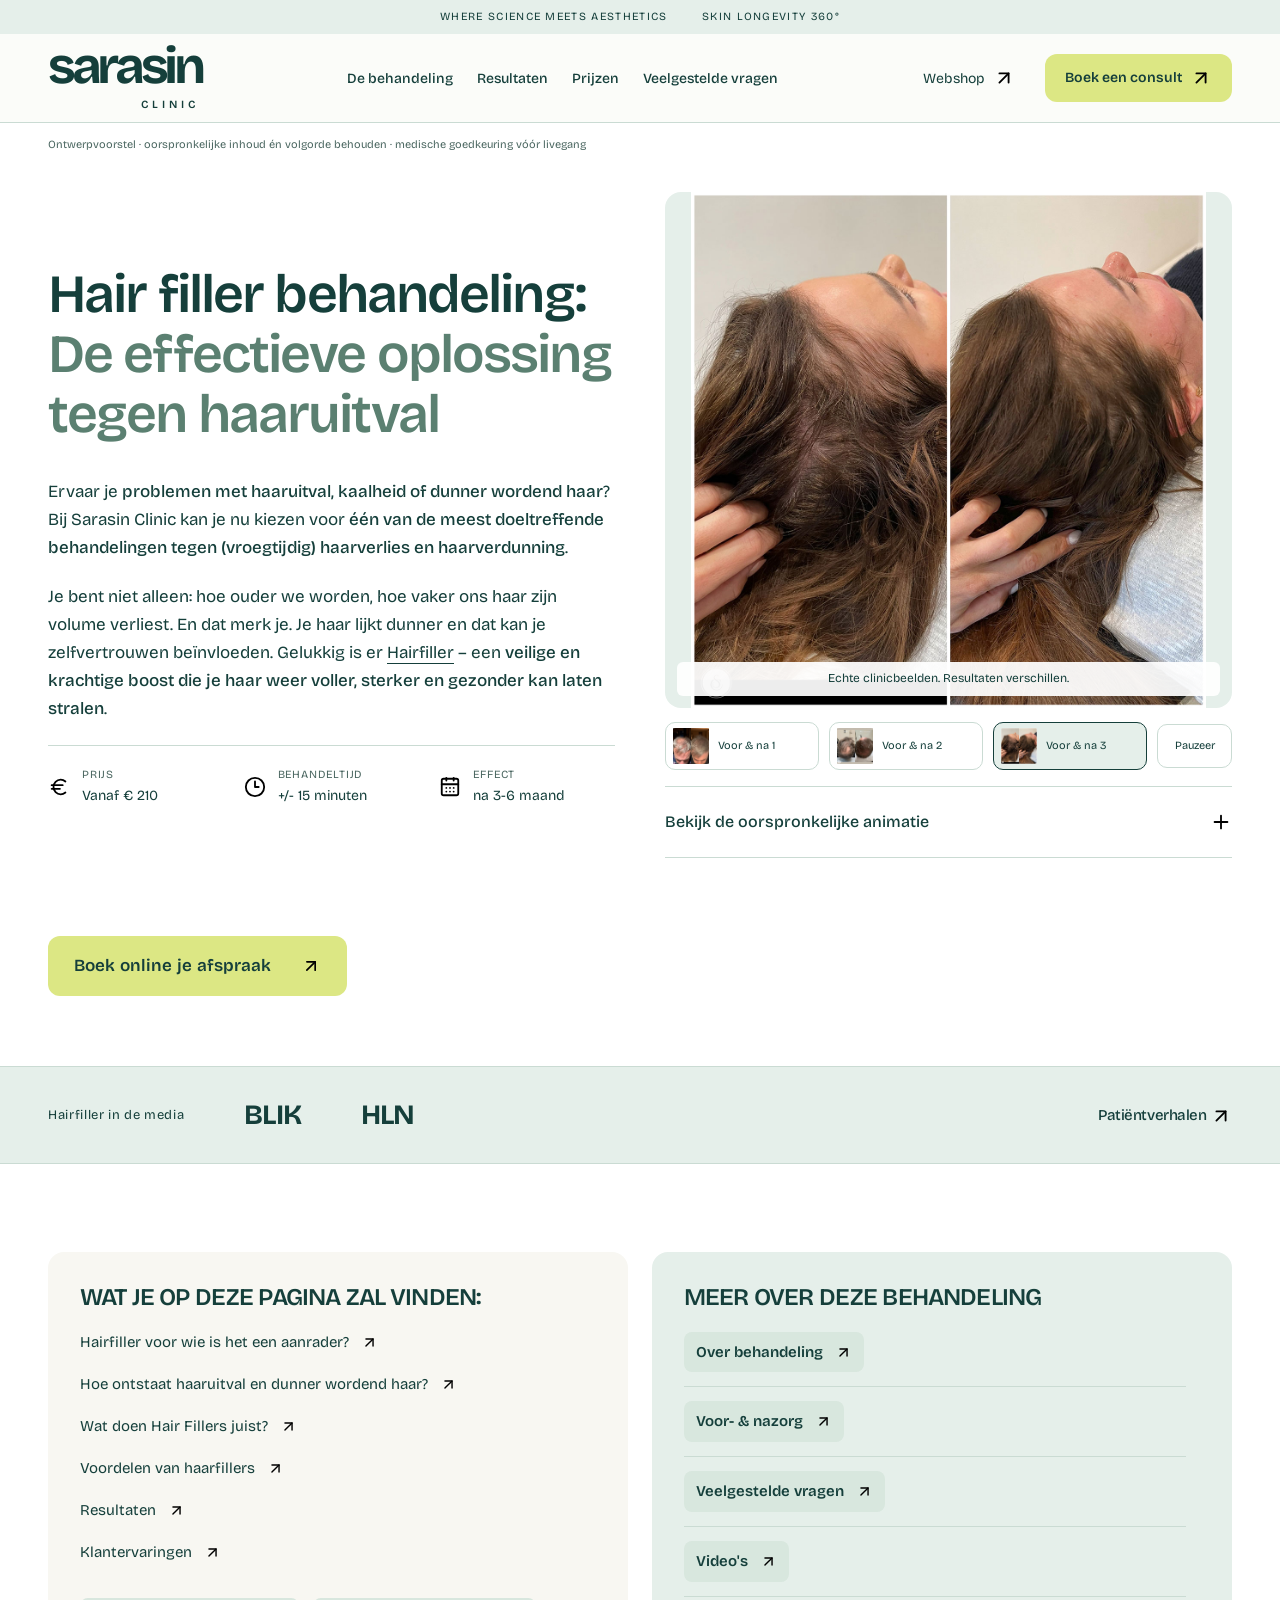
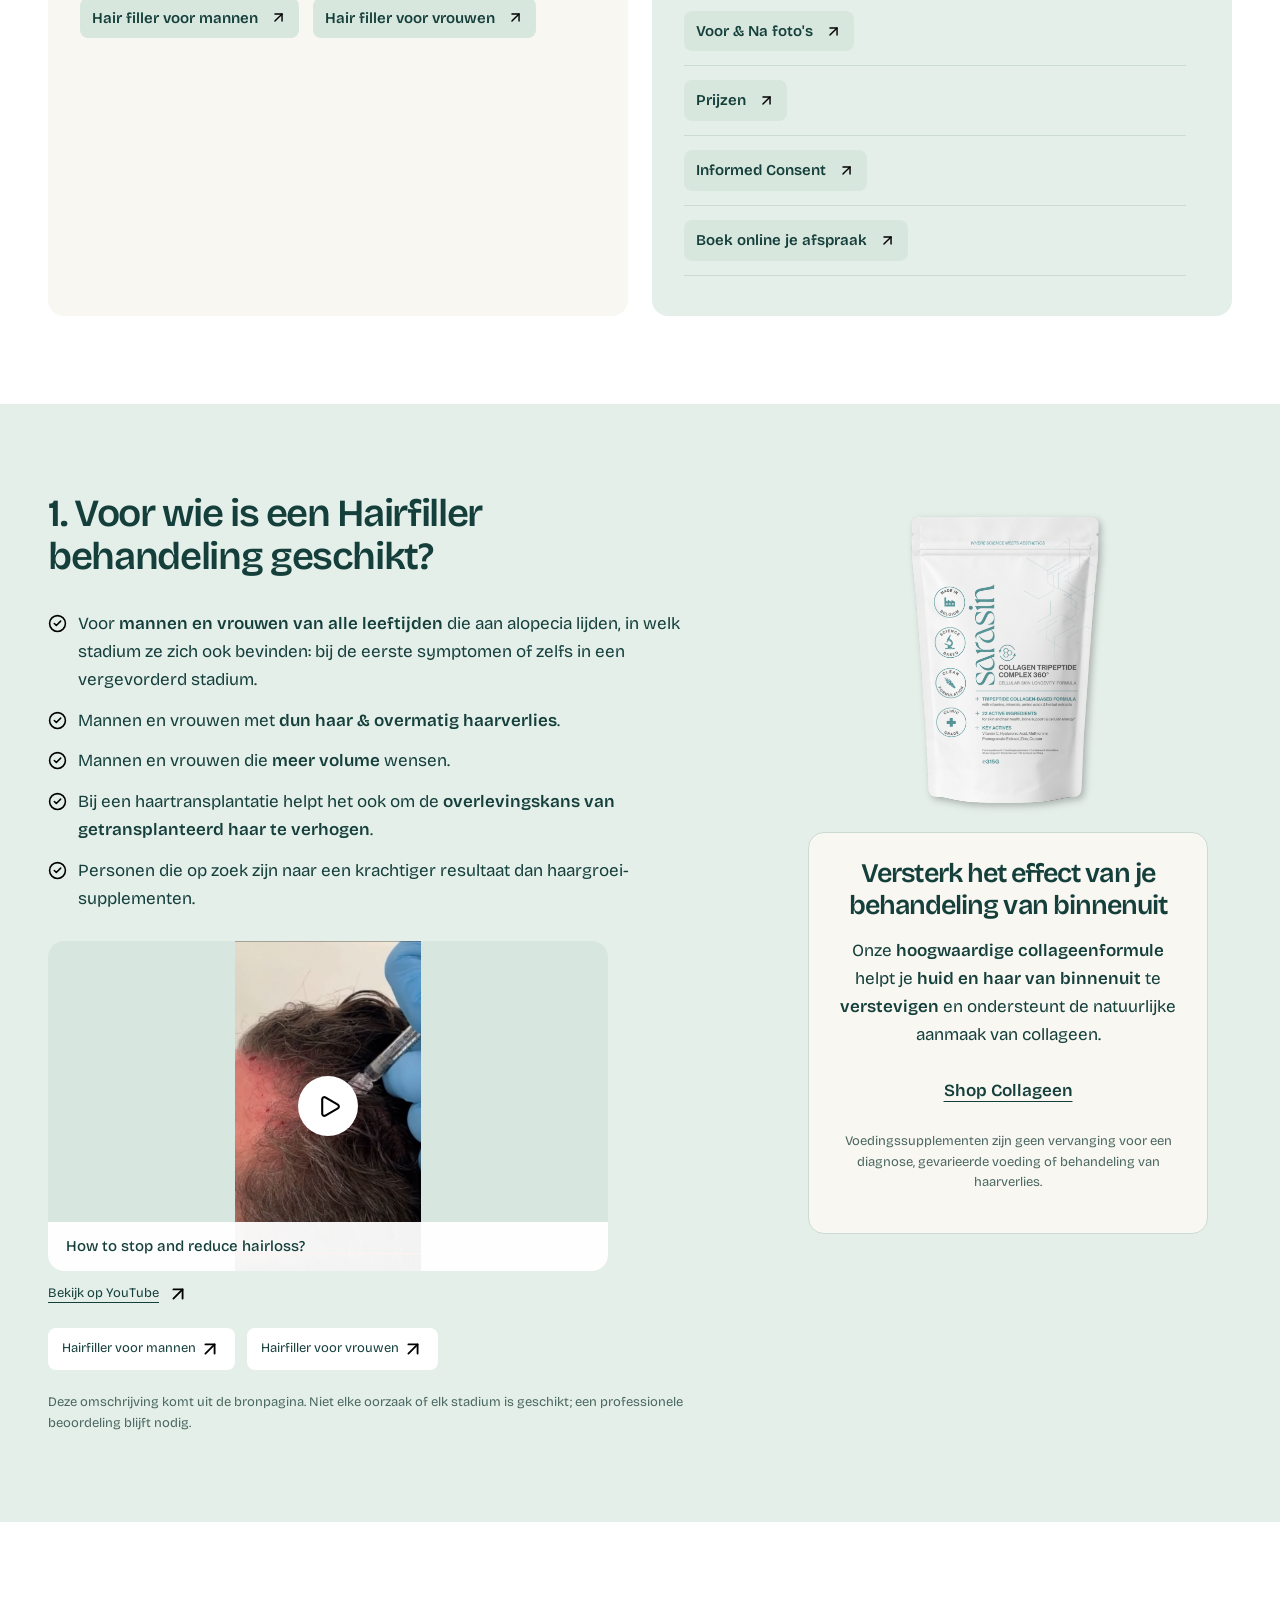
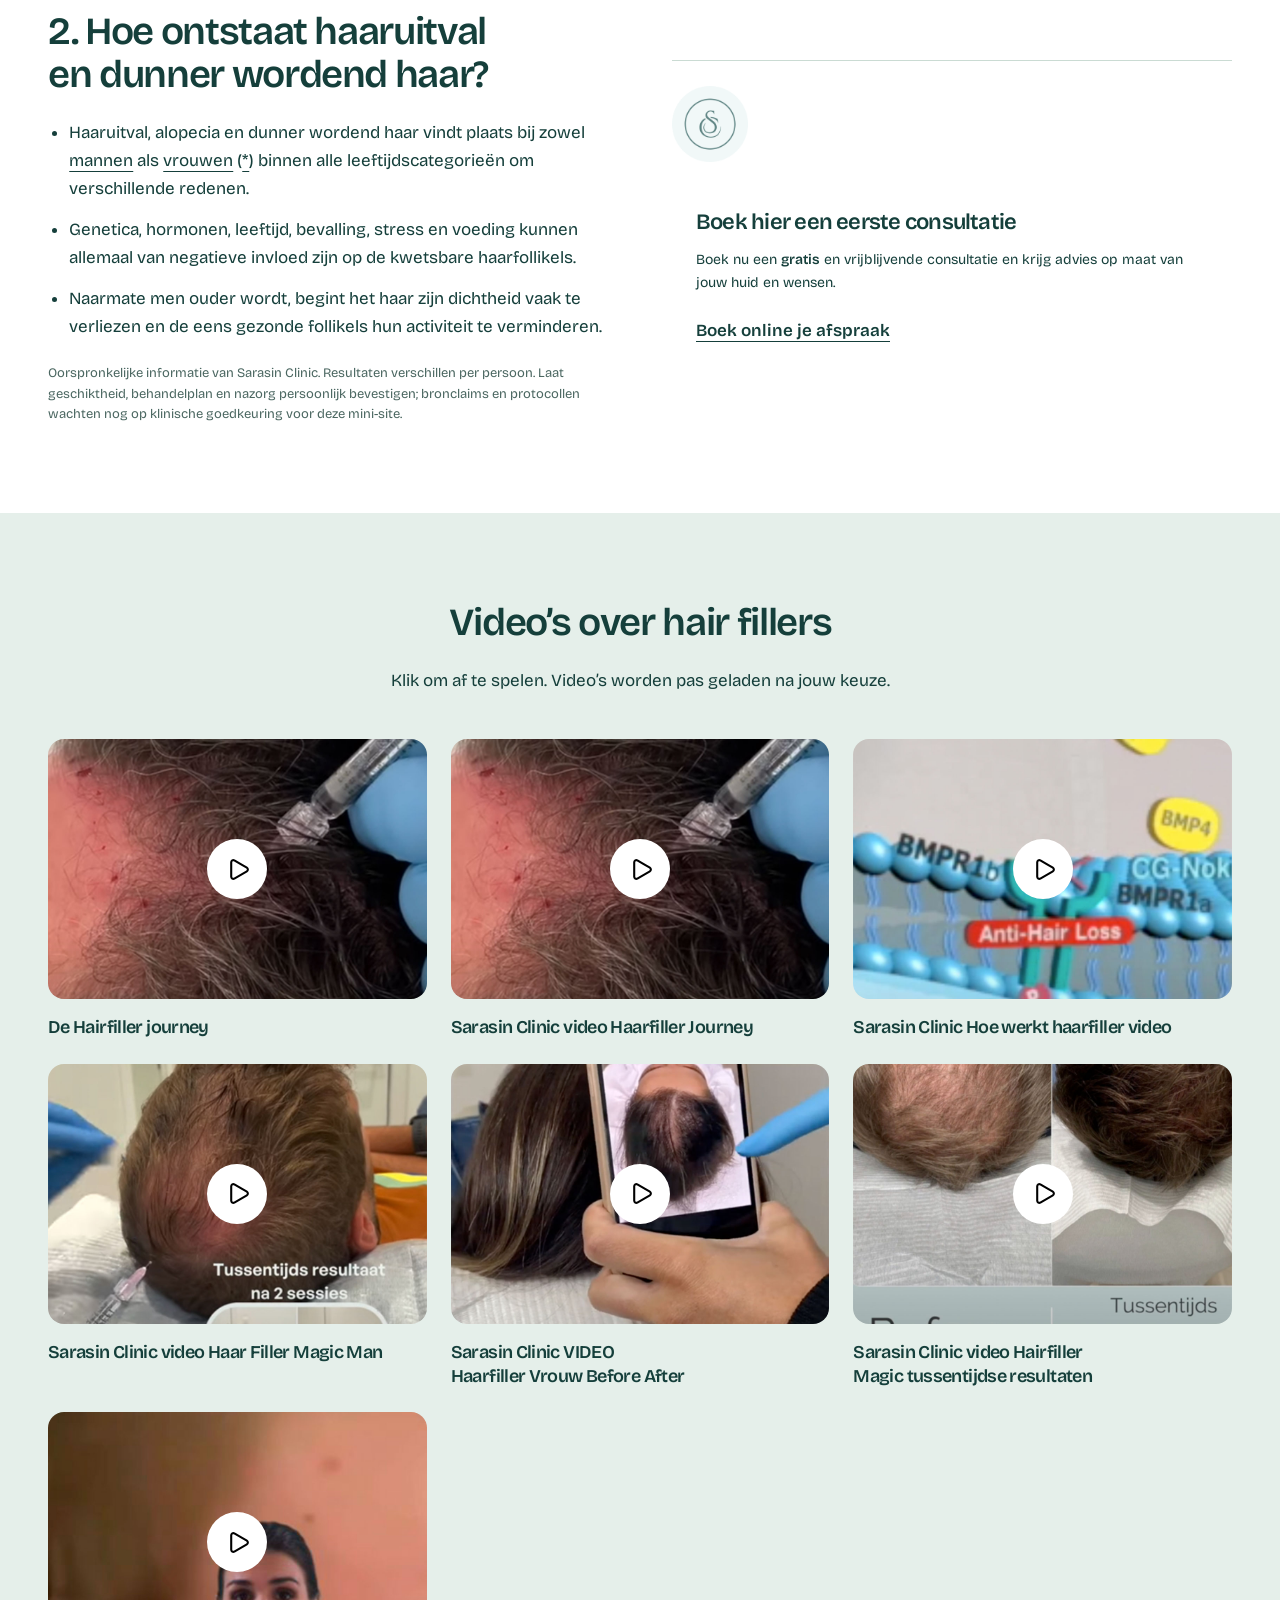
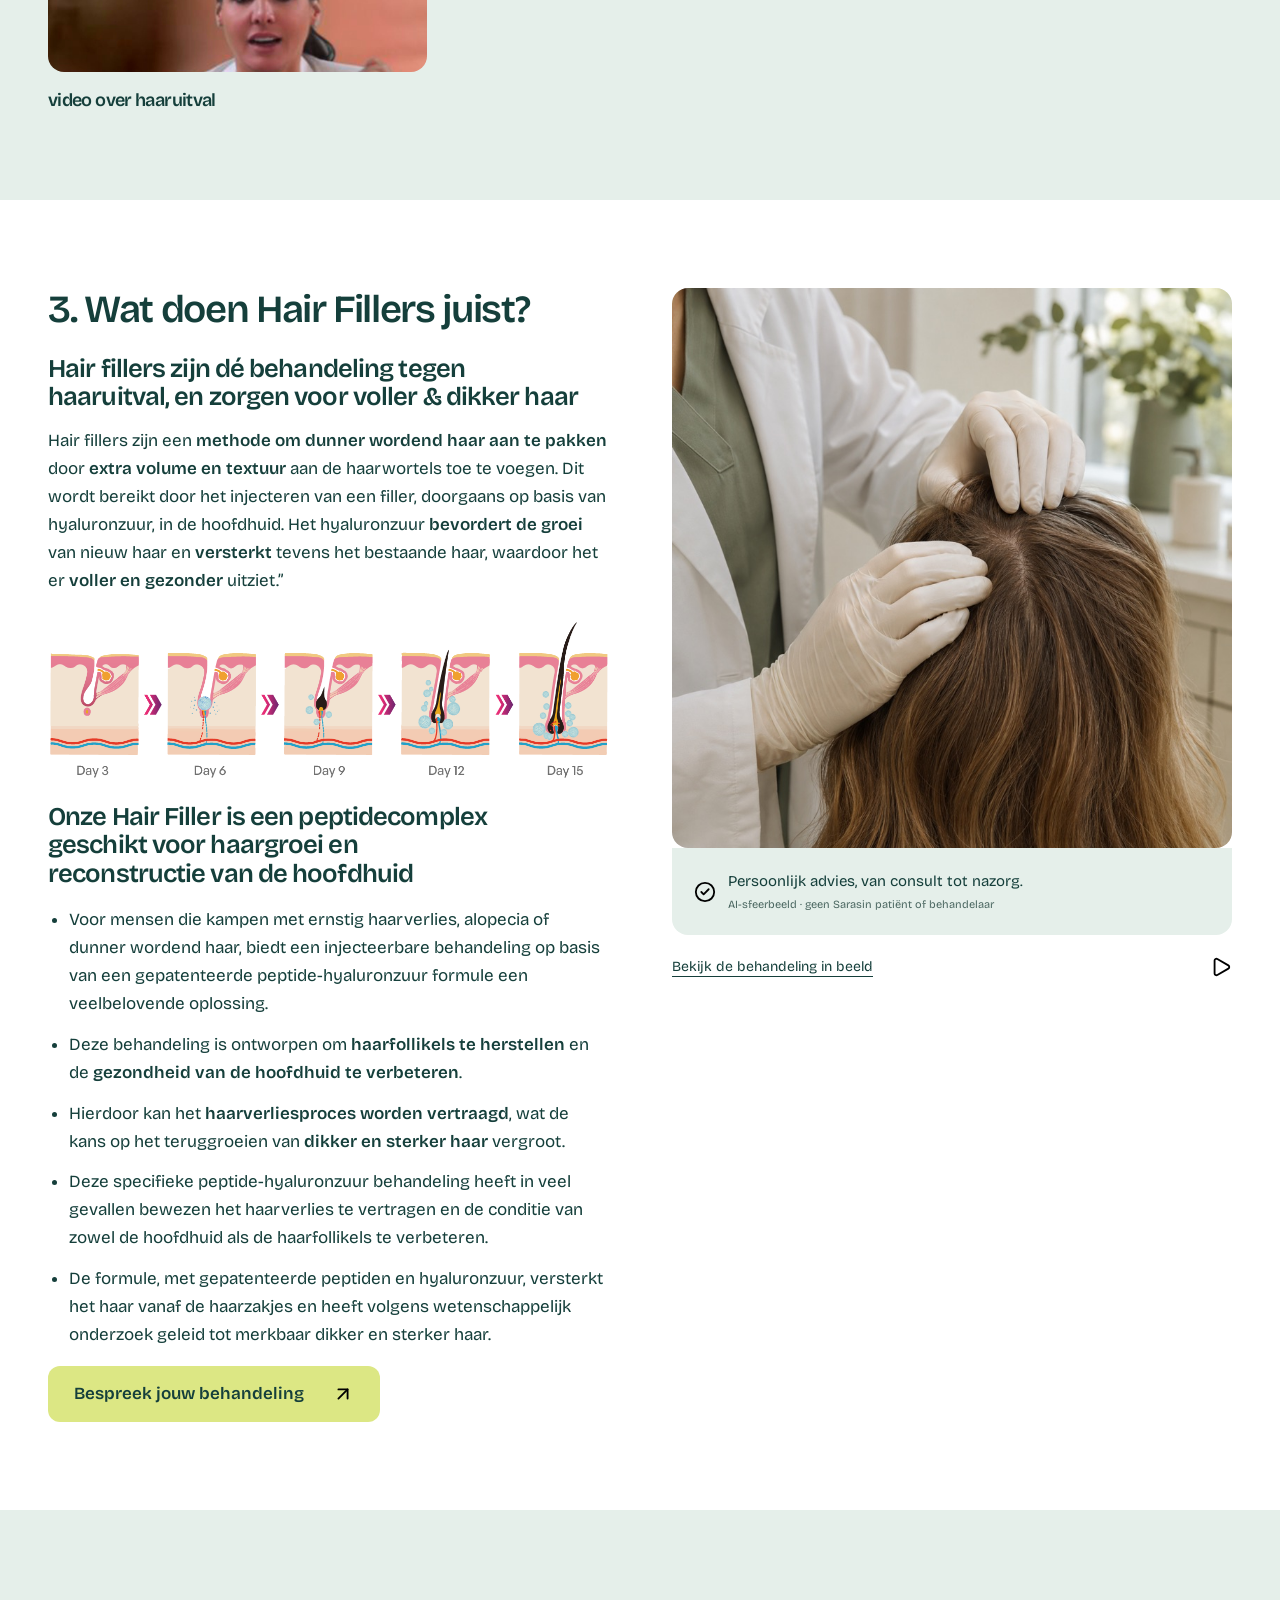
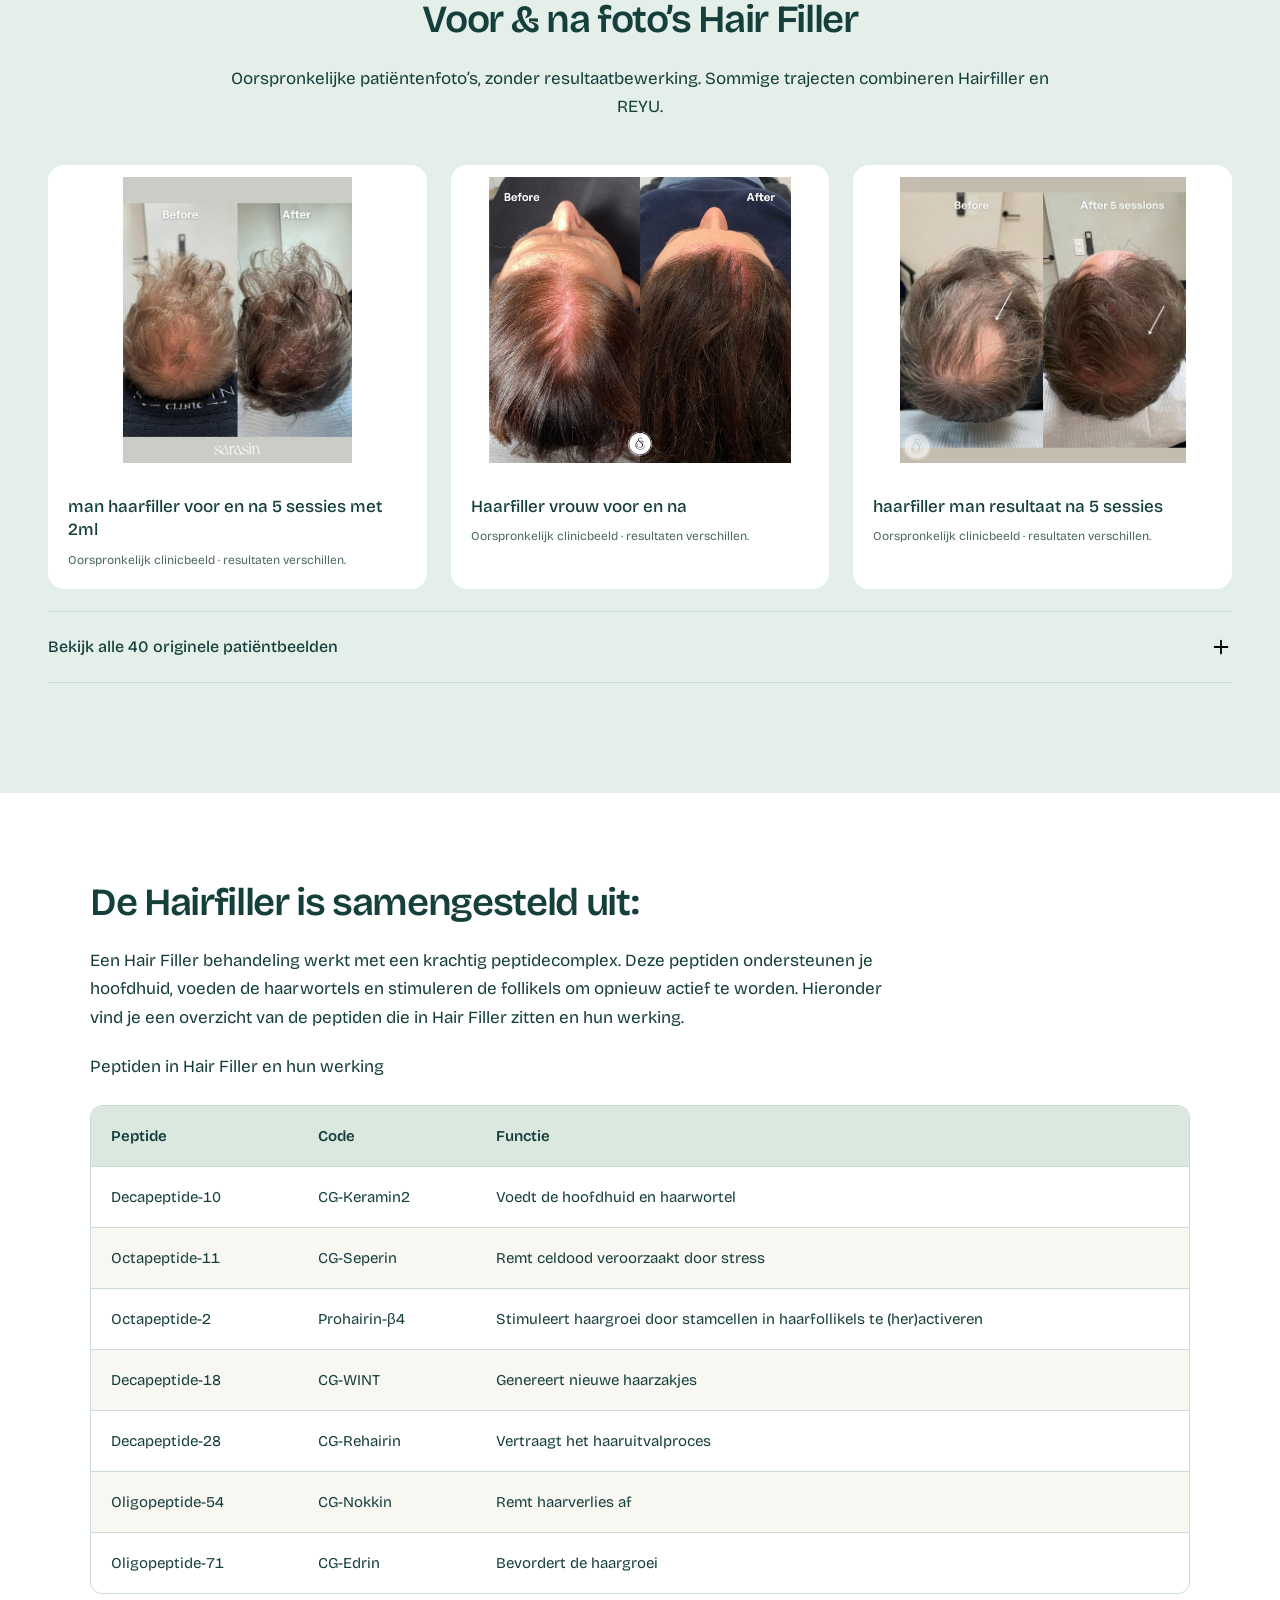
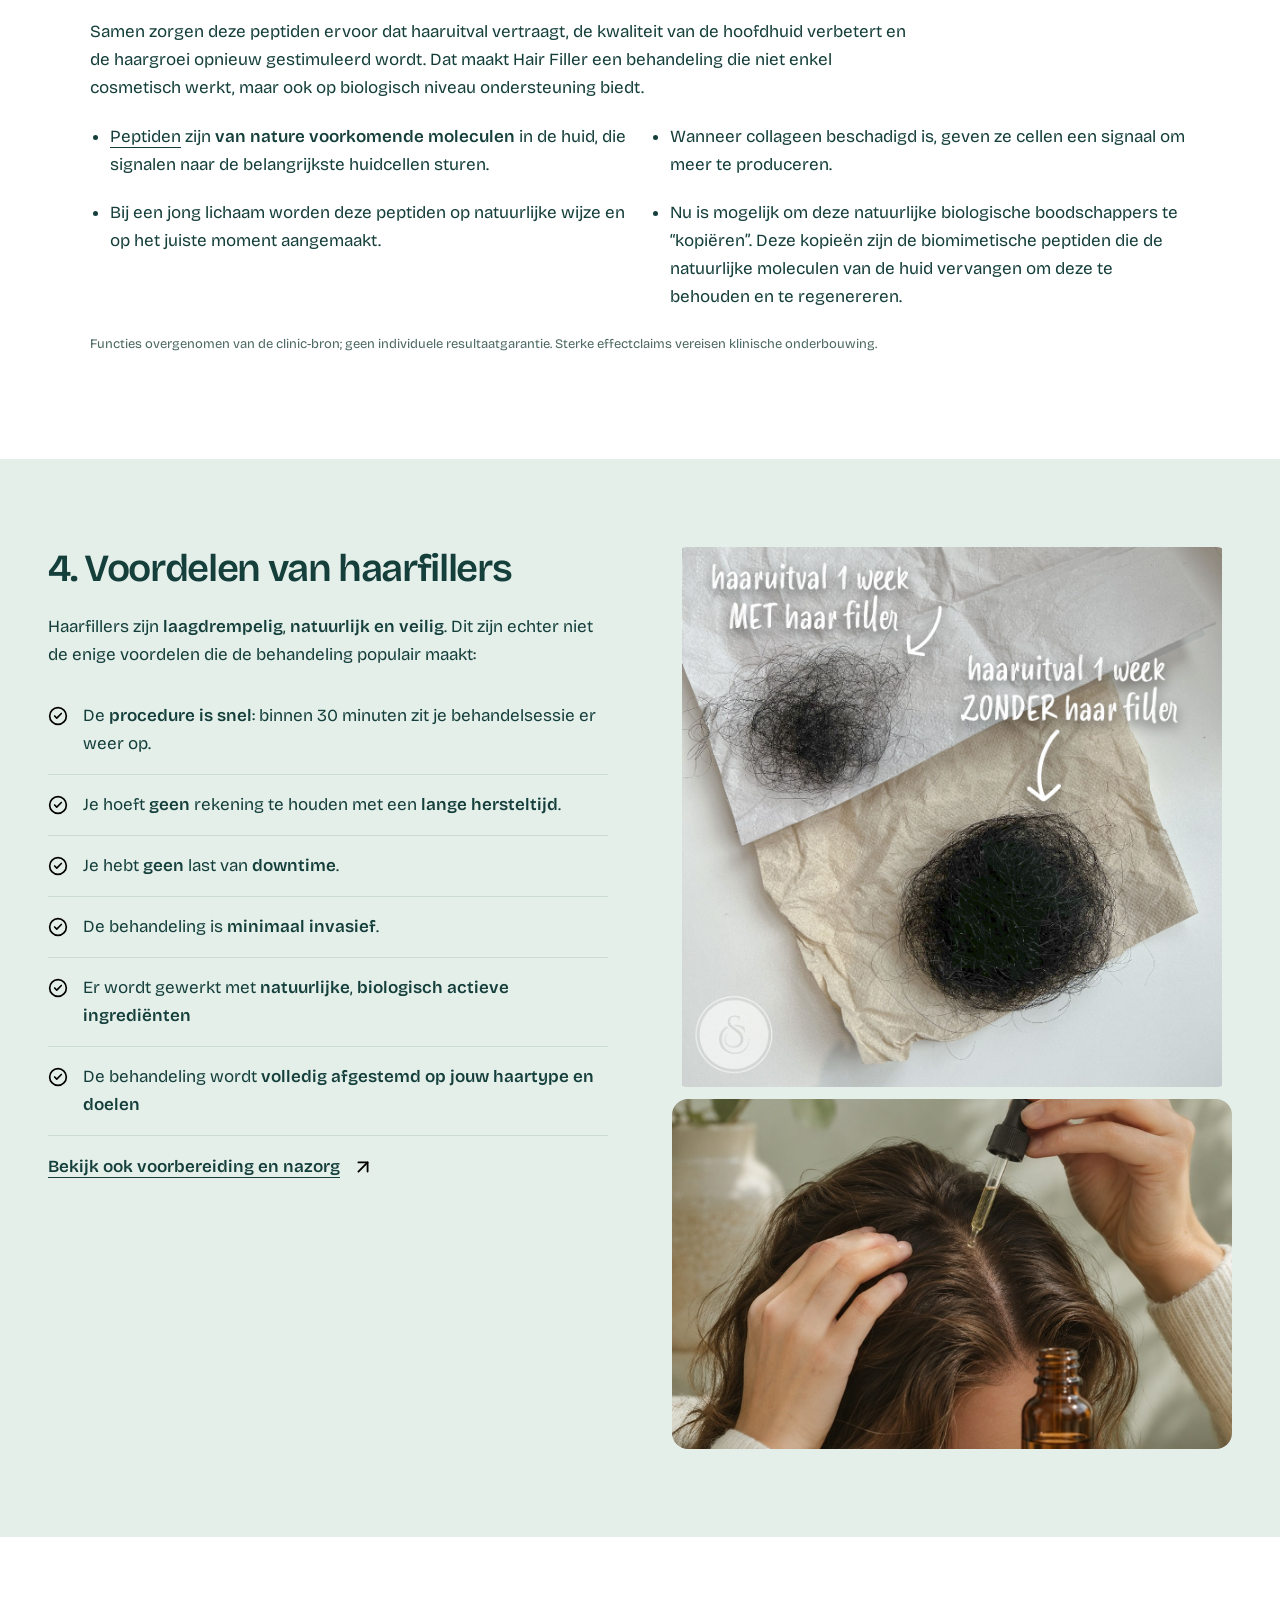
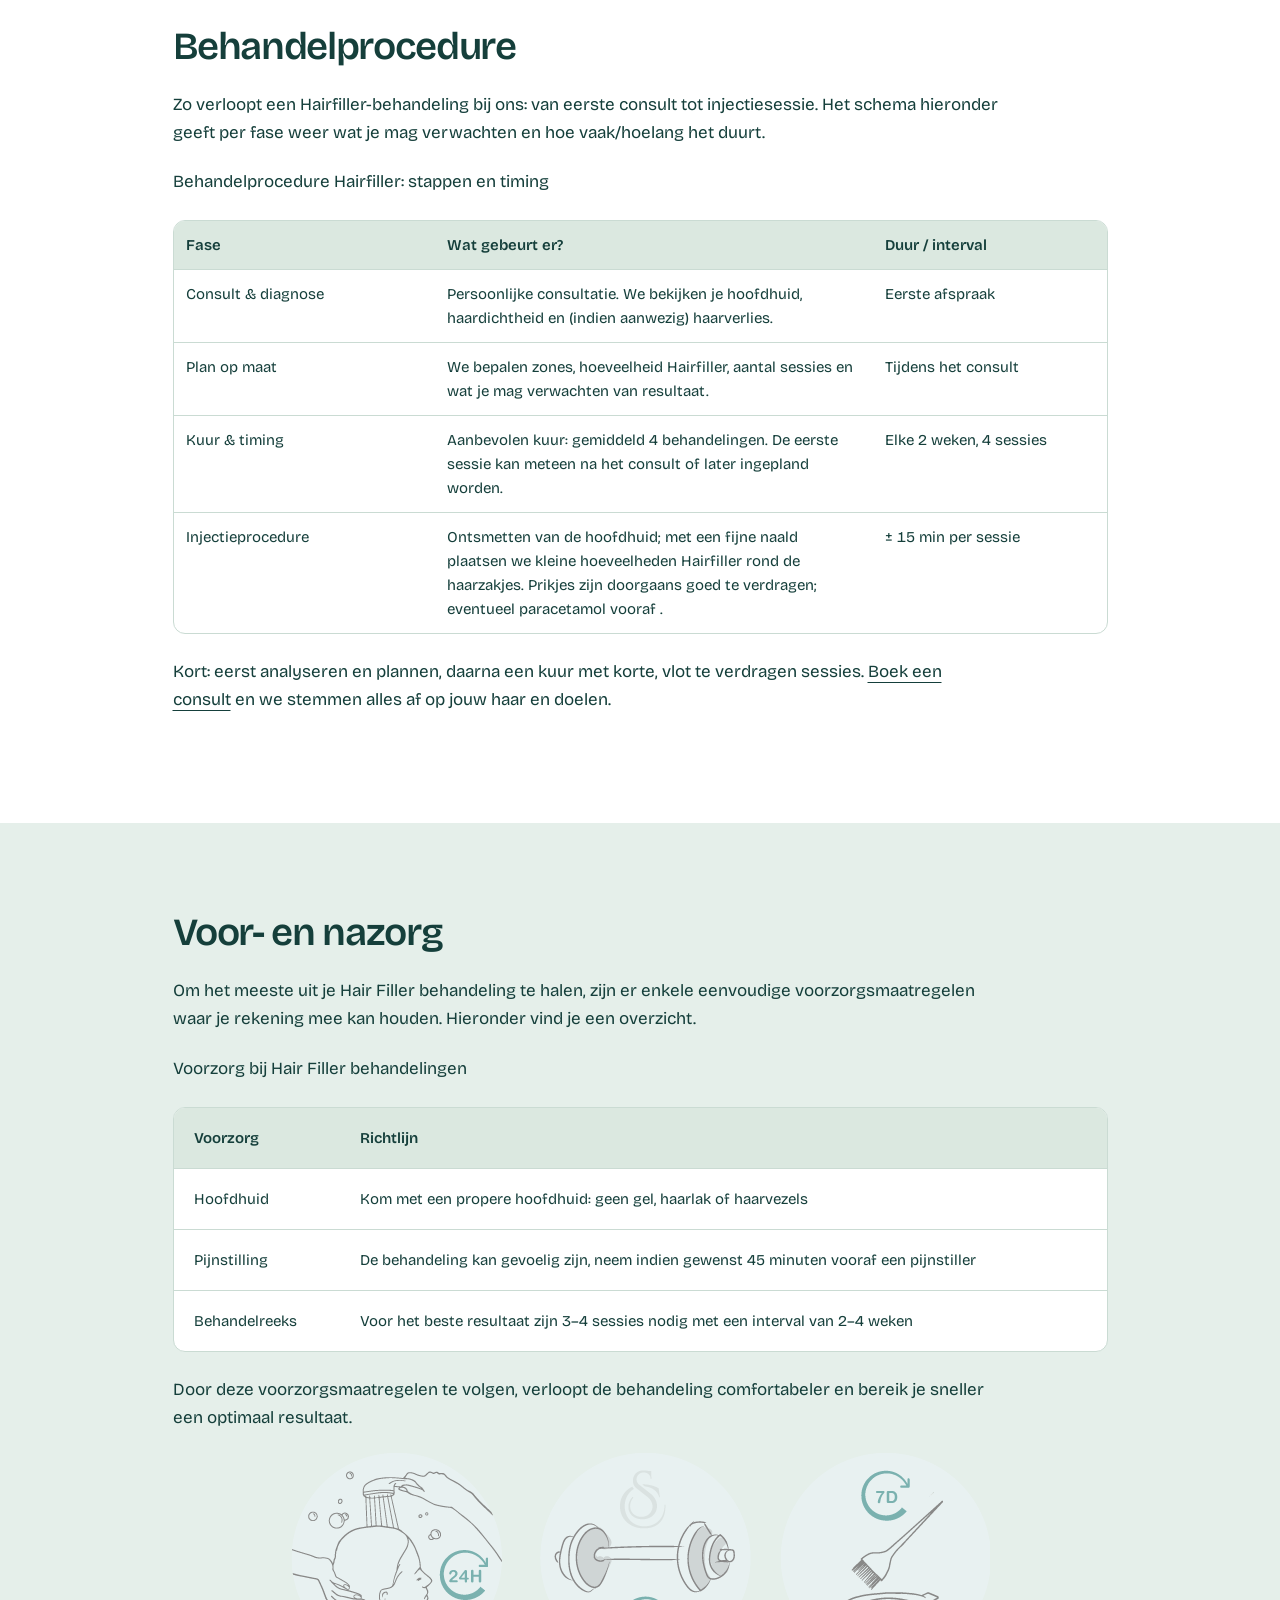
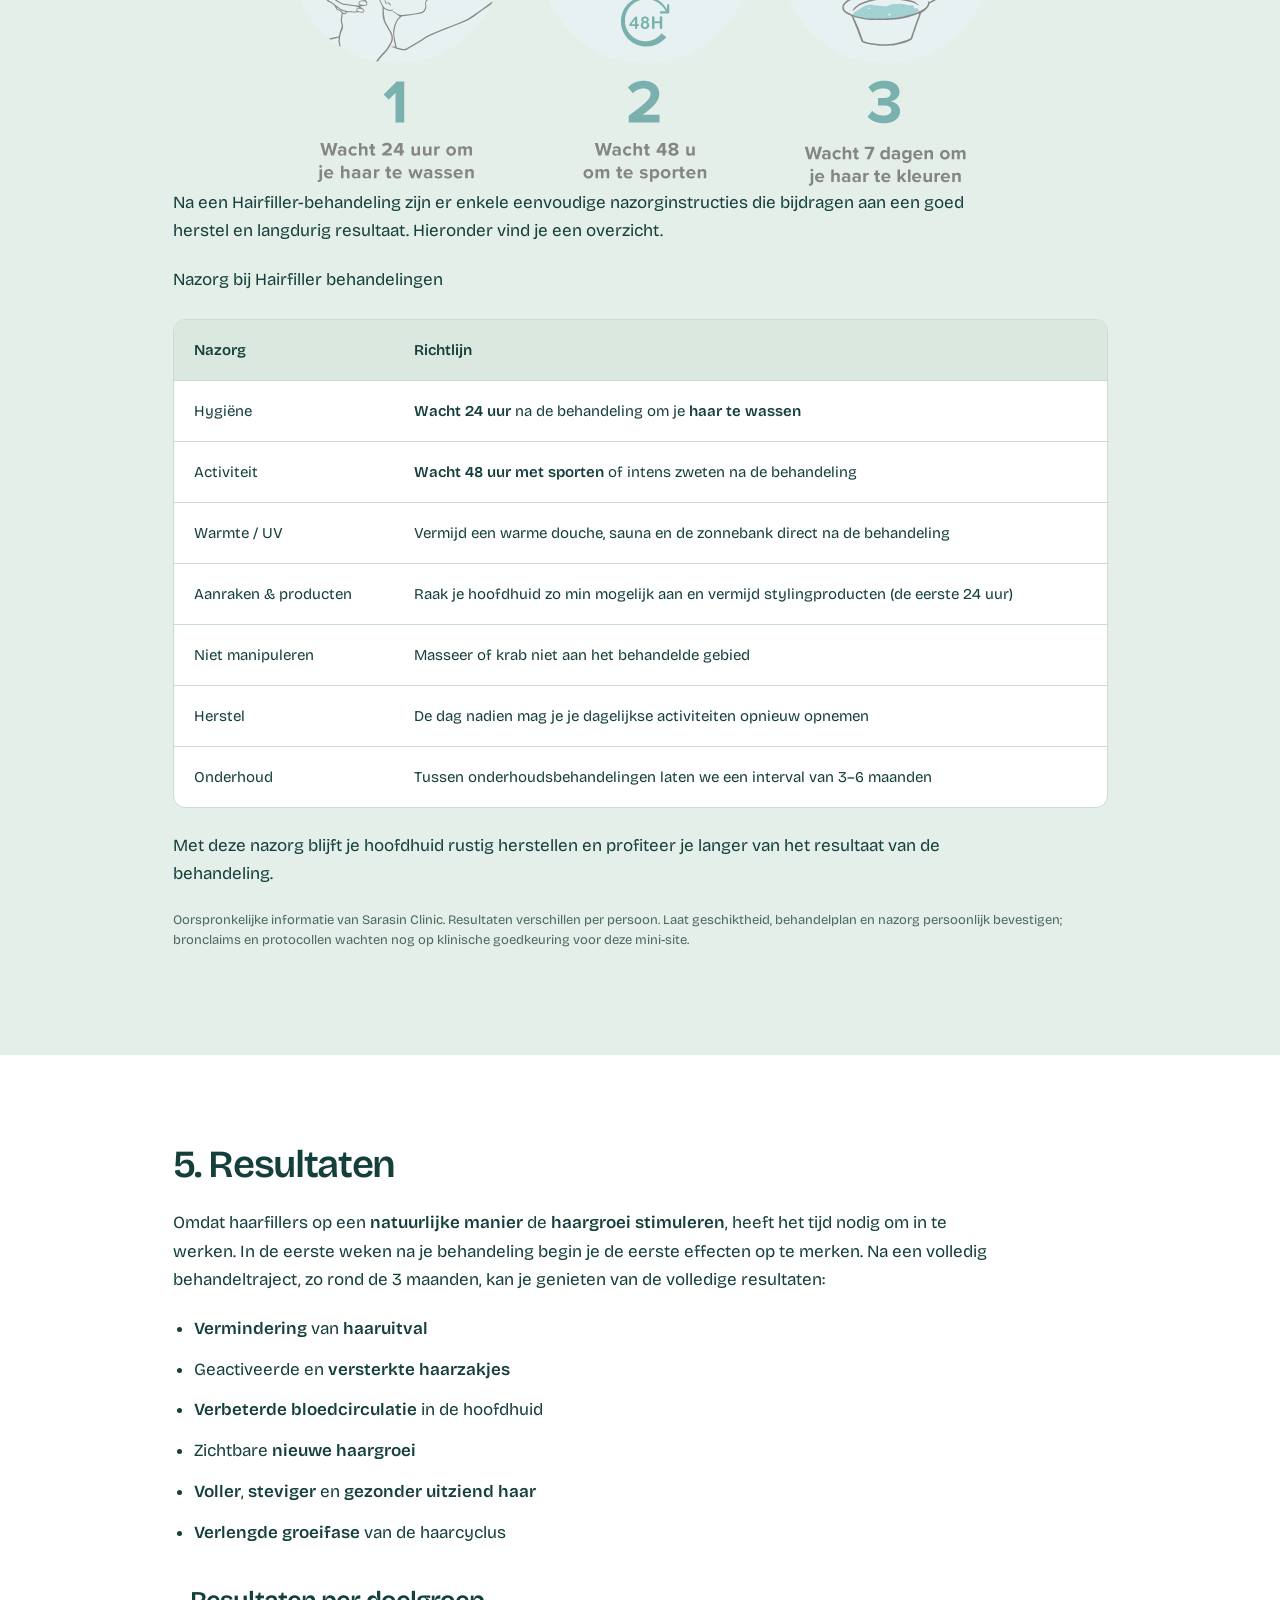
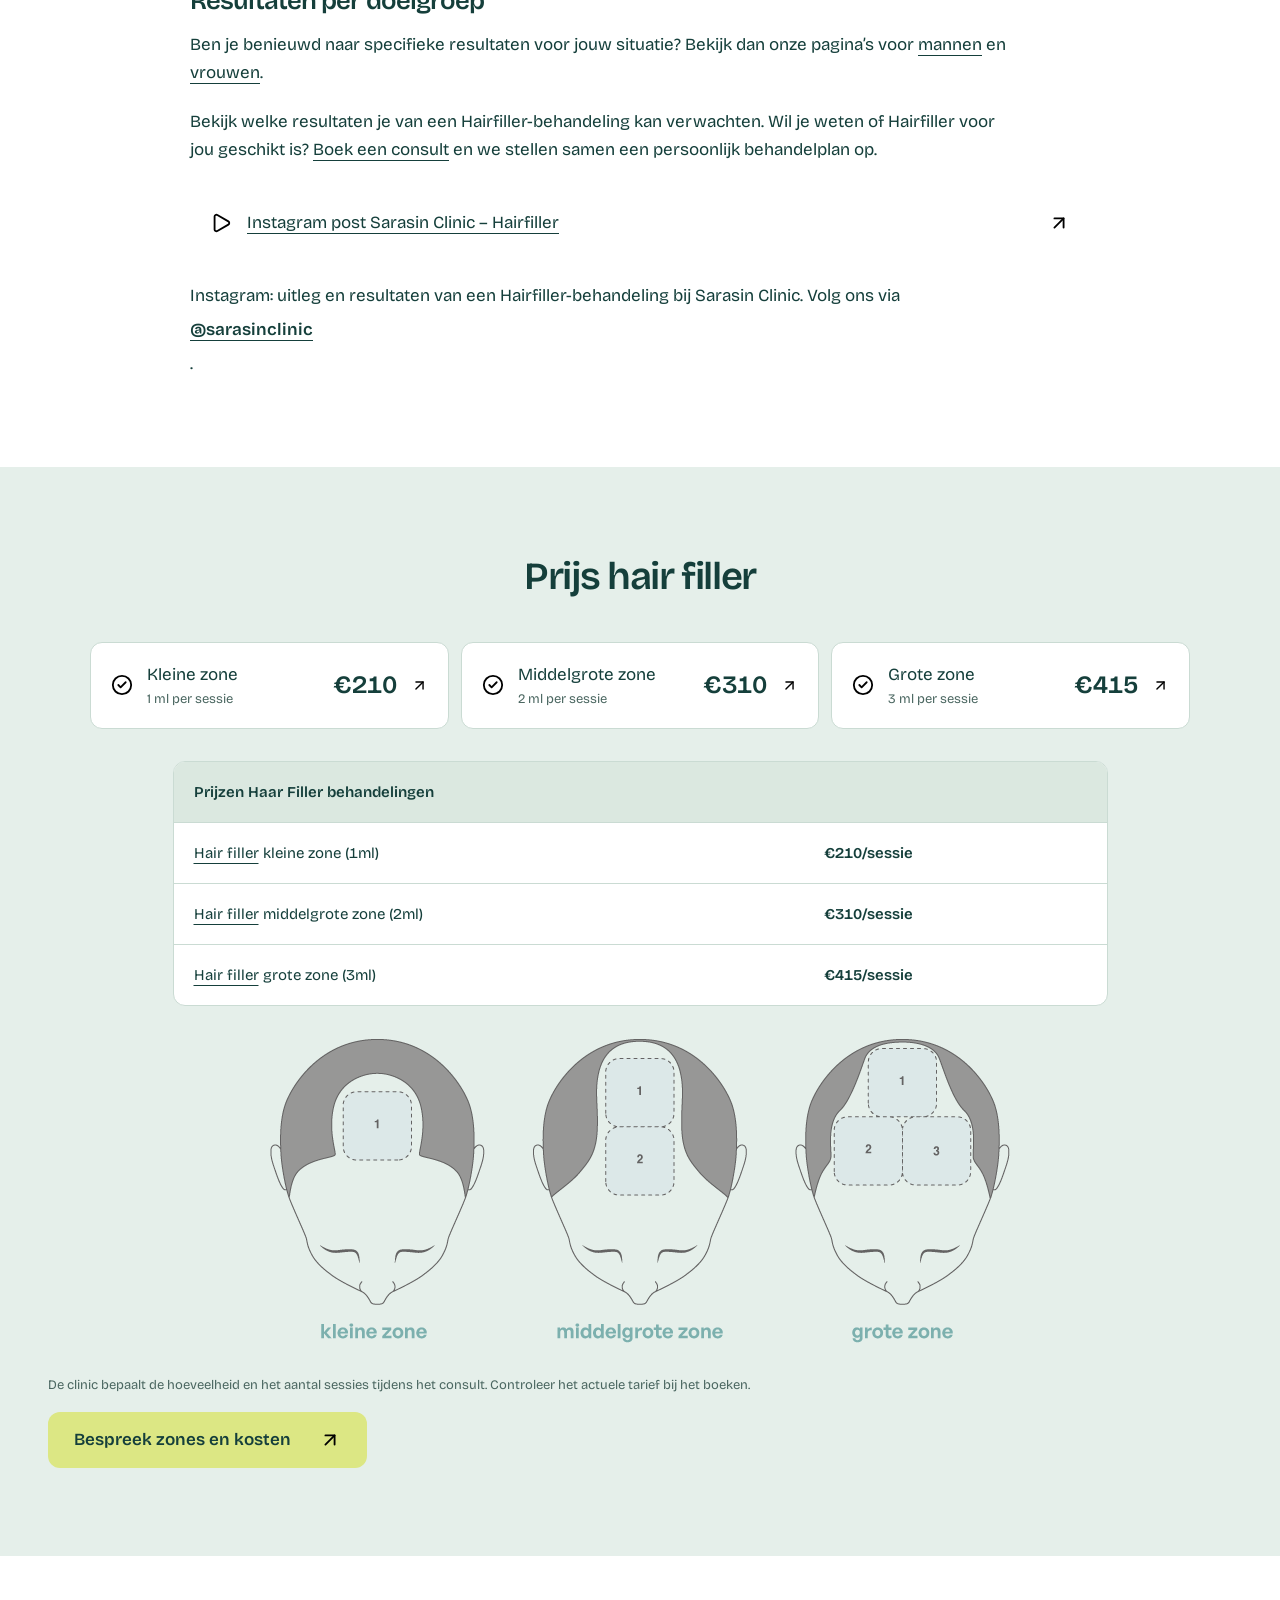
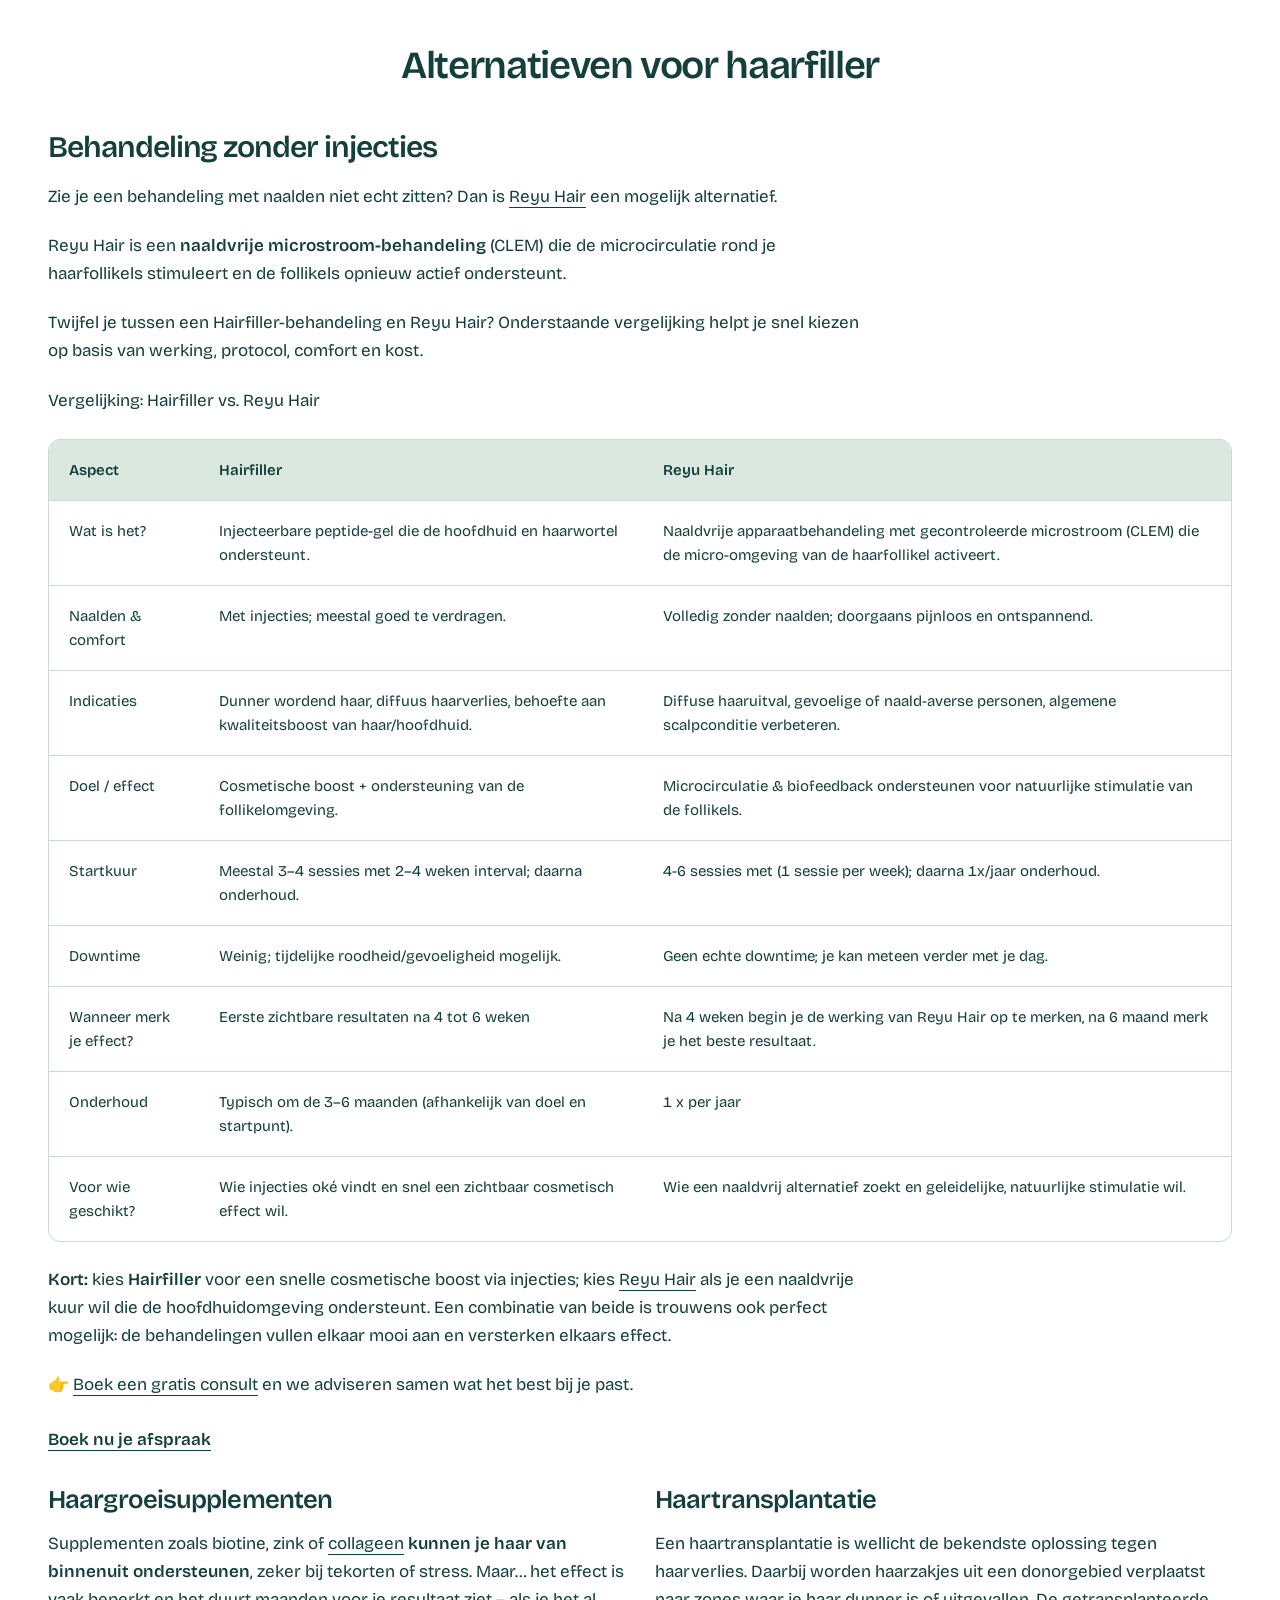
==== commit a4031ec0: "Preserve complete clinic source content in exact reading order" ====
--- a/index.html
+++ b/index.html
@@ -1,18 +1,10 @@
-<!doctype html>
-<html lang="nl-BE" data-design-revision="2026-11-10" data-homepage-reference="pdf-exports">
+<!doctype html><html lang="nl-BE" data-design-revision="2026-11-10-ordered" data-homepage-reference="pdf-exports">
 <head><meta charset="utf-8"><meta name="viewport" content="width=device-width,initial-scale=1,viewport-fit=cover"><meta name="robots" content="noindex,follow"><meta name="theme-color" content="#e6efea"><title>Hairfiller behandeling & prijzen | Sarasin Clinic</title><meta name="description" content="Alle informatie over Hairfiller bij Sarasin Clinic: geschiktheid, peptiden, voor- en nazorg, echte patiëntbeelden, ervaringen en prijzen vanaf €210."><link rel="canonical" href="https://sarasinclinic.com/behandelingen/hairfiller/"><link rel="preload" as="font" href="assets/fonts/BricolageGrotesque-Regular.woff2" type="font/woff2" crossorigin><link rel="stylesheet" href="homepage.css"><script defer src="homepage.js"></script><script defer src="measurement.js"></script><script type="application/ld+json">{"@context":"https://schema.org","@type":"WebPage","name":"Hairfiller behandeling","inLanguage":"nl-BE","publisher":{"@type":"Organization","name":"Sarasin Clinic","url":"https://sarasinclinic.com/"}}</script></head>
-<body><a href="#main" class="skip-link">Ga naar inhoud</a>
-<div class="announcement">Where science meets aesthetics <span>Skin Longevity 360°</span></div>
+<body><a href="#main" class="skip-link">Ga naar inhoud</a><div class="announcement">Where science meets aesthetics <span>Skin Longevity 360°</span></div>
 <header class="site-header"><div class="header-inner wrap"><a class="wordmark" href="https://sarasinclinic.com/" aria-label="Sarasin Clinic homepage">sarasin<span>CLINIC</span></a><nav class="desktop-nav" aria-label="Hoofdnavigatie"><a href="#overbehandeling">De behandeling</a><a href="#voorenna">Resultaten</a><a href="#prijs">Prijzen</a><a href="#veelgesteldevragen">Veelgestelde vragen</a></nav><div class="header-actions"><a href="https://www.sarasin.shop/">Webshop <img class="icon" src="assets/icons/arrow-up-right.svg" width="22" height="22" alt="" aria-hidden="true"></a><a class="button button-small" href="https://booking.sarasinclinic.com/appointment/locations">Boek een consult<img class="icon" src="assets/icons/arrow-up-right.svg" width="22" height="22" alt="" aria-hidden="true"></a></div><button class="menu-toggle" type="button" aria-expanded="false" aria-controls="mobile-menu" aria-label="Open menu"><img class="icon" src="assets/icons/menu.svg" width="22" height="22" alt="" aria-hidden="true"></button></div><nav id="mobile-menu" hidden aria-label="Mobiele navigatie"><a href="#overbehandeling">De behandeling <img class="icon" src="assets/icons/arrow-up-right.svg" width="22" height="22" alt="" aria-hidden="true"></a><a href="#voorenna">Resultaten <img class="icon" src="assets/icons/arrow-up-right.svg" width="22" height="22" alt="" aria-hidden="true"></a><a href="#prijs">Prijzen <img class="icon" src="assets/icons/arrow-up-right.svg" width="22" height="22" alt="" aria-hidden="true"></a><a href="#veelgesteldevragen">Veelgestelde vragen <img class="icon" src="assets/icons/arrow-up-right.svg" width="22" height="22" alt="" aria-hidden="true"></a><a href="https://www.sarasin.shop/">Webshop <img class="icon" src="assets/icons/arrow-up-right.svg" width="22" height="22" alt="" aria-hidden="true"></a><a class="button " href="https://booking.sarasinclinic.com/appointment/locations">Boek een consult<img class="icon" src="assets/icons/arrow-up-right.svg" width="22" height="22" alt="" aria-hidden="true"></a></nav></header><button class="menu-backdrop" hidden tabindex="-1" aria-label="Sluit menu"></button>
-<main id="main"><div class="review-notice wrap">Ontwerpvoorstel · volledige broninhoud behouden · medische goedkeuring vóór livegang</div>
-<section class="hero wrap" aria-labelledby="hero-title"><div class="hero-copy"><h1 id="hero-title" data-original-heading="1">Hair filler behandeling: <br><span>De effectieve oplossing tegen haaruitval</span></h1><div class="hero-intro"><div id="CONTENT-001" data-original-item="CONTENT-001" class="source-item   "><p>Ervaar je <strong>problemen met haaruitval, kaalheid of dunner wordend haar</strong>? Bij Sarasin Clinic kan je nu kiezen voor <strong>één van de meest doeltreffende behandelingen tegen (vroegtijdig) haarverlies en haarverdunning</strong>.</p></div></div><a class="review-inline" href="#klant"><img class="icon" src="assets/icons/circle-check.svg" width="22" height="22" alt="" aria-hidden="true">Ervaringen uit Sarasin Clinic <img class="icon" src="assets/icons/arrow-up-right.svg" width="22" height="22" alt="" aria-hidden="true"></a><div class="hero-cta"><div id="CONTENT-010" data-original-item="CONTENT-010" class="source-item   source-action"><a href="https://sarasinclinic.com/maak-een-afspraak/" title="Maak een afspraak!">Boek online je afspraak </a></div></div><p class="hero-disclaimer">Een persoonlijk behandelplan. Geen standaardbelofte.</p><div class="hero-facts"><div><img class="icon" src="assets/icons/euro.svg" width="22" height="22" alt="" aria-hidden="true"><div><div id="CONTENT-003" data-original-item="CONTENT-003" class="source-item   "><p>PRIJS</p></div><div id="CONTENT-004" data-original-item="CONTENT-004" class="source-item   "><p>Vanaf € 210</p></div></div></div><div><img class="icon" src="assets/icons/clock-3.svg" width="22" height="22" alt="" aria-hidden="true"><div><div id="CONTENT-005" data-original-item="CONTENT-005" class="source-item   "><p>BEHANDELTIJD</p></div><div id="CONTENT-006" data-original-item="CONTENT-006" class="source-item   "><p>+/- 15 minuten</p></div></div></div><div><img class="icon" src="assets/icons/calendar-days.svg" width="22" height="22" alt="" aria-hidden="true"><div><div id="CONTENT-007" data-original-item="CONTENT-007" class="source-item   "><p>EFFECT</p></div><div id="CONTENT-008" data-original-item="CONTENT-008" class="source-item   "><p>na 3-6 maand</p></div></div></div></div></div>
-<div class="hero-visual"><div class="hero-comparison"><img id="hero-result" src="assets/real-result.jpg" width="1200" height="1200" alt="Echte voor- en nafoto van Hairfiller bij Sarasin Clinic" fetchpriority="high"><span class="photo-caption">Echte clinicbeelden. Resultaten verschillen.</span></div><div class="result-picker" aria-label="Kies een patiëntbeeld"><button type="button" data-hero-slide="0" aria-label="Toon patiëntbeeld 1" aria-pressed="true"><img src="assets/real-result.jpg" alt="" width="80" height="66"><span>Voor & na 1</span></button><button type="button" data-hero-slide="1" aria-label="Toon patiëntbeeld 2" aria-pressed="false"><img src="assets/result-man-5.jpg" alt="" width="80" height="66"><span>Voor & na 2</span></button><button type="button" data-hero-slide="2" aria-label="Toon patiëntbeeld 3" aria-pressed="false"><img src="assets/result-woman.jpg" alt="" width="80" height="66"><span>Voor & na 3</span></button><button id="hero-pause" type="button" aria-pressed="false">Pauzeer</button></div></div></section>
+<main id="main"><div class="review-notice wrap">Ontwerpvoorstel · oorspronkelijke inhoud én volgorde behouden · medische goedkeuring vóór livegang</div>
+<section class="hero wrap" aria-labelledby="hero-title"><div class="hero-copy"><h1 id="hero-title" data-original-heading="1">Hair filler behandeling: <br><span>De effectieve oplossing tegen haaruitval</span></h1><div class="hero-intro"><div id="CONTENT-001" data-original-item="CONTENT-001" class="source-item   "><p>Ervaar je <strong>problemen met haaruitval, kaalheid of dunner wordend haar</strong>? Bij Sarasin Clinic kan je nu kiezen voor <strong>één van de meest doeltreffende behandelingen tegen (vroegtijdig) haarverlies en haarverdunning</strong>.</p></div><div id="CONTENT-002" data-original-item="CONTENT-002" class="source-item   "><p>Je bent niet alleen: hoe ouder we worden, hoe vaker ons haar zijn volume verliest. En dat merk je. Je haar lijkt dunner en dat kan je zelfvertrouwen beïnvloeden. Gelukkig is er <a href="#overbehandeling">Hairfiller</a> – een <strong>veilige en krachtige boost die je haar weer voller, sterker en gezonder kan laten stralen</strong>.</p></div></div><div class="hero-facts"><div><img class="icon" src="assets/icons/euro.svg" width="22" height="22" alt="" aria-hidden="true"><div><div id="CONTENT-003" data-original-item="CONTENT-003" class="source-item   "><p>PRIJS</p></div><div id="CONTENT-004" data-original-item="CONTENT-004" class="source-item   "><p>Vanaf € 210</p></div></div></div><div><img class="icon" src="assets/icons/clock-3.svg" width="22" height="22" alt="" aria-hidden="true"><div><div id="CONTENT-005" data-original-item="CONTENT-005" class="source-item   "><p>BEHANDELTIJD</p></div><div id="CONTENT-006" data-original-item="CONTENT-006" class="source-item   "><p>+/- 15 minuten</p></div></div></div><div><img class="icon" src="assets/icons/calendar-days.svg" width="22" height="22" alt="" aria-hidden="true"><div><div id="CONTENT-007" data-original-item="CONTENT-007" class="source-item   "><p>EFFECT</p></div><div id="CONTENT-008" data-original-item="CONTENT-008" class="source-item   "><p>na 3-6 maand</p></div></div></div></div></div><div class="hero-visual"><div class="hero-comparison"><img id="hero-result" src="assets/real-result.jpg" width="1200" height="1200" alt="Echte voor- en nafoto van Hairfiller bij Sarasin Clinic" fetchpriority="high"><span class="photo-caption">Echte clinicbeelden. Resultaten verschillen.</span></div><div class="result-picker" aria-label="Kies een patiëntbeeld"><button type="button" data-hero-slide="0" aria-label="Toon patiëntbeeld 1" aria-pressed="true"><img src="assets/real-result.jpg" alt="" width="80" height="66"><span>Voor & na 1</span></button><button type="button" data-hero-slide="1" aria-label="Toon patiëntbeeld 2" aria-pressed="false"><img src="assets/result-man-5.jpg" alt="" width="80" height="66"><span>Voor & na 2</span></button><button type="button" data-hero-slide="2" aria-label="Toon patiëntbeeld 3" aria-pressed="false"><img src="assets/result-woman.jpg" alt="" width="80" height="66"><span>Voor & na 3</span></button><button id="hero-pause" type="button" aria-pressed="false">Pauzeer</button></div><details class="content-detail original-animation"><summary>Bekijk de oorspronkelijke animatie <img class="icon" src="assets/icons/plus.svg" width="22" height="22" alt="" aria-hidden="true"></summary><div id="CONTENT-009" data-original-item="CONTENT-009" class="source-item  source-picture "><img data-original-image="https://sarasinclinic.com/wp-content/uploads/2022/08/Haarfillersgifwebsite1-ezgif.com-speed.gif" src="assets/source/Haarfillersgifwebsite1-ezgif.com-speed.gif" alt="haarfiller resulten sarasin clinic" width="1080" height="1080" loading="lazy" decoding="async"></div></details></div><div class="hero-cta"><div id="CONTENT-010" data-original-item="CONTENT-010" class="source-item   source-action"><a href="https://sarasinclinic.com/maak-een-afspraak/" title="Maak een afspraak!">Boek online je afspraak </a></div></div></section>
 <div class="press-strip"><div class="wrap"><span>Hairfiller in de media</span><a href="#media-publicaties">BLIK</a><a href="#media-publicaties">HLN</a><a href="#klant">Patiëntverhalen <img class="icon" src="assets/icons/arrow-up-right.svg" width="22" height="22" alt="" aria-hidden="true"></a></div></div>
-<section class="sage-band"><div class="wrap section-space split intro-section"><div class="image-composition"><img class="" src="assets/result-woman.jpg" alt="Oorspronkelijke voor- en nafoto van een Sarasin Clinic patiënt" loading="lazy" decoding="async"><figcaption>Elke haarsituatie is anders.</figcaption><img class="" src="assets/result-man-5.jpg" alt="Voor- en nafoto van een patiënt na vijf Hairfiller sessies" loading="lazy" decoding="async"></div><div class="reading"><h2>Je haar verandert.<br>Je staat er niet alleen voor.</h2><div id="CONTENT-002" data-original-item="CONTENT-002" class="source-item   "><p>Je bent niet alleen: hoe ouder we worden, hoe vaker ons haar zijn volume verliest. En dat merk je. Je haar lijkt dunner en dat kan je zelfvertrouwen beïnvloeden. Gelukkig is er <a href="#overbehandeling">Hairfiller</a> – een <strong>veilige en krachtige boost die je haar weer voller, sterker en gezonder kan laten stralen</strong>.</p></div><span id="hoe" class="anchor-target"></span><h2 data-original-heading="6">2. Hoe ontstaat haaruitval en dunner wordend haar?</h2><div id="CONTENT-027" data-original-item="CONTENT-027" class="source-item   "><ul>
-<li>Haaruitval, alopecia en dunner wordend haar vindt plaats bij zowel <a href="https://sarasinclinic.com/behandelingen/hairfiller/haarverlies-mannen/">mannen</a> als <a href="https://sarasinclinic.com/behandelingen/hairfiller/haarverlies-vrouwen/">vrouwen</a> (<a href="#bron">*</a>) binnen alle leeftijdscategorieën om verschillende redenen.</li>
-<li>Genetica, hormonen, leeftijd, bevalling, stress en voeding kunnen allemaal van negatieve invloed zijn op de kwetsbare haarfollikels.</li>
-<li>Naarmate men ouder wordt, begint het haar zijn dichtheid vaak te verliezen en de eens gezonde follikels hun activiteit te verminderen.</li>
-</ul></div><p class="clinical-note">Oorspronkelijke informatie van Sarasin Clinic. Resultaten verschillen per persoon. Laat geschiktheid, behandelplan en nazorg persoonlijk bevestigen; bronclaims en protocollen wachten nog op klinische goedkeuring voor deze mini-site.</p><div class="mini-consult"><div><div id="CONTENT-028" data-original-item="CONTENT-028" class="source-item  source-picture "><img data-original-image="https://sarasinclinic.com/wp-content/uploads/2022/08/Sarasin-CTA-header-1-200x200.png" src="assets/source/Sarasin-CTA-header-1-200x200.png" alt="Sarasin Clinic plastisch chirurg" width="200" height="200" loading="lazy" decoding="async"></div></div><div><h3 data-original-heading="7">Boek hier een eerste consultatie</h3><div id="CONTENT-029" data-original-item="CONTENT-029" class="source-item   "><p>Boek nu een <strong>gratis</strong> en vrijblijvende consultatie en krijg advies op maat van jouw huid en wensen.</p></div><div id="CONTENT-030" data-original-item="CONTENT-030" class="source-item   source-action"><a href="https://sarasinclinic.com/maak-een-afspraak/" title="Maak een afspraak!">Boek online je afspraak </a></div></div></div></div></div></section>
 <section class="wrap section-space page-guides"><div class="guide-card"><h2 data-original-heading="2">WAT JE OP DEZE PAGINA ZAL VINDEN:</h2><div id="CONTENT-011" data-original-item="CONTENT-011" class="source-item   "><ol>
 <li><a href="#wie">Hairfiller voor wie is het een aanrader?</a></li>
 <li><a href="#hoe">Hoe ontstaat haaruitval en dunner wordend haar?</a></li>
@@ -21,80 +13,87 @@
 <li><a href="#resultaten">Resultaten</a></li>
 <li><a href="#klant">Klantervaringen</a></li>
 </ol></div><div id="CONTENT-012" data-original-item="CONTENT-012" class="source-item   source-action"><a href="https://sarasinclinic.com/behandelingen/hairfiller/mannen/"> Hair filler voor mannen</a></div><div id="CONTENT-013" data-original-item="CONTENT-013" class="source-item   source-action"><a href="https://sarasinclinic.com/behandelingen/hairfiller/vrouw/"> Hair filler voor vrouwen</a></div></div><div class="guide-card"><h2 data-original-heading="3">MEER OVER DEZE BEHANDELING</h2><div id="CONTENT-014" data-original-item="CONTENT-014" class="source-item   source-action"><a href="#overbehandeling"> Over behandeling</a></div><div id="CONTENT-015" data-original-item="CONTENT-015" class="source-item   source-action"><a href="#nazorg"> Voor- &amp; nazorg</a></div><div id="CONTENT-016" data-original-item="CONTENT-016" class="source-item   source-action"><a href="#veelgesteldevragen"> Veelgestelde vragen</a></div><div id="CONTENT-017" data-original-item="CONTENT-017" class="source-item   source-action"><a href="#videoshaarfiller"> Video's</a></div><div id="CONTENT-018" data-original-item="CONTENT-018" class="source-item   source-action"><a href="#voorenna"> Voor &amp; Na foto's</a></div><div id="CONTENT-019" data-original-item="CONTENT-019" class="source-item   source-action"><a href="#prijs"> Prijzen</a></div><div id="CONTENT-020" data-original-item="CONTENT-020" class="source-item   source-action"><a href="https://sarasinclinic.com/informed-consent/"> Informed Consent</a></div><div id="CONTENT-021" data-original-item="CONTENT-021" class="source-item   source-action"><a href="https://sarasinclinic.com/maak-een-afspraak/" title="Maak een afspraak!">Boek online je afspraak </a></div></div></section>
+<section class="sage-band" id="wie"><div class="wrap section-space audience-layout"><div class="reading suitability"><h2 data-original-heading="4">1. Voor wie is een Hairfiller behandeling geschikt?</h2><div id="CONTENT-022" data-original-item="CONTENT-022" class="source-item   "><ul>
+<li>Voor <strong>mannen en vrouwen van alle leeftijden</strong> die aan alopecia lijden, in welk stadium ze zich ook bevinden: bij de eerste symptomen of zelfs in een vergevorderd stadium.</li>
+<li>Mannen en vrouwen met <strong>dun haar &amp; overmatig haarverlies</strong>.</li>
+<li>Mannen en vrouwen die <strong>meer volume</strong> wensen.</li>
+<li>Bij een haartransplantatie helpt het ook om de<strong> overlevingskans van getransplanteerd haar te verhogen</strong>.</li>
+<li>Personen die op zoek zijn naar een krachtiger resultaat dan haargroei-supplementen.</li>
+</ul></div><div id="CONTENT-023" data-original-item="CONTENT-023" class="source-video"><button class="video-cover" data-video="IJwhkNviX20" type="button" aria-label="Speel How to stop and reduce hairloss?"><img src="assets/video-journey.jpg" alt="" loading="lazy"><span class="play-circle"><img class="icon" src="assets/icons/play.svg" width="22" height="22" alt="" aria-hidden="true"></span><span class="video-title">How to stop and reduce hairloss?</span></button><a class="original-video-link" href="https://www.youtube.com/embed/IJwhkNviX20?feature=oembed" target="_blank" rel="noopener">Bekijk op YouTube <img class="icon" src="assets/icons/arrow-up-right.svg" width="22" height="22" alt="" aria-hidden="true"></a></div><div class="audience-links"><a href="https://sarasinclinic.com/behandelingen/hairfiller/mannen/">Hairfiller voor mannen <img class="icon" src="assets/icons/arrow-up-right.svg" width="22" height="22" alt="" aria-hidden="true"></a><a href="https://sarasinclinic.com/behandelingen/hairfiller/vrouw/">Hairfiller voor vrouwen <img class="icon" src="assets/icons/arrow-up-right.svg" width="22" height="22" alt="" aria-hidden="true"></a></div><p class="clinical-note">Deze omschrijving komt uit de bronpagina. Niet elke oorzaak of elk stadium is geschikt; een professionele beoordeling blijft nodig.</p></div><aside class="suitability-product" aria-label="Collageen voor je thuisroutine"><div id="CONTENT-024" data-original-item="CONTENT-024" class="source-item  source-picture "><img data-original-image="https://sarasinclinic.com/wp-content/uploads/2024/07/transparent-background.png" src="assets/source/transparent-background.png" alt="Sarasin Collagen Tripeptide Complex" width="1080" height="1350" loading="lazy" decoding="async"></div><div><h3 data-original-heading="5">Versterk het effect van je behandeling van binnenuit</h3><div id="CONTENT-025" data-original-item="CONTENT-025" class="source-item   "><p>Onze <strong>hoogwaardige collageenformule</strong> helpt je <strong>huid en haar van binnenuit </strong>te<strong> verstevigen</strong> en ondersteunt de natuurlijke aanmaak van collageen.</p></div><div id="CONTENT-026" data-original-item="CONTENT-026" class="source-item   source-action"><a href="https://www.sarasin.shop/products/collageen" title="Shop skincare">Shop Collageen </a></div><p class="clinical-note">Voedingssupplementen zijn geen vervanging voor een diagnose, gevarieerde voeding of behandeling van haarverlies.</p></div></aside></div></section>
+<section class="wrap section-space split cause-section" id="oorzaken"><div class="reading"><span id="hoe" class="anchor-target"></span><h2 data-original-heading="6">2. Hoe ontstaat haaruitval en dunner wordend haar?</h2><div id="CONTENT-027" data-original-item="CONTENT-027" class="source-item   "><ul>
+<li>Haaruitval, alopecia en dunner wordend haar vindt plaats bij zowel <a href="https://sarasinclinic.com/behandelingen/hairfiller/haarverlies-mannen/">mannen</a> als <a href="https://sarasinclinic.com/behandelingen/hairfiller/haarverlies-vrouwen/">vrouwen</a> (<a href="#bron">*</a>) binnen alle leeftijdscategorieën om verschillende redenen.</li>
+<li>Genetica, hormonen, leeftijd, bevalling, stress en voeding kunnen allemaal van negatieve invloed zijn op de kwetsbare haarfollikels.</li>
+<li>Naarmate men ouder wordt, begint het haar zijn dichtheid vaak te verliezen en de eens gezonde follikels hun activiteit te verminderen.</li>
+</ul></div><p class="clinical-note">Oorspronkelijke informatie van Sarasin Clinic. Resultaten verschillen per persoon. Laat geschiktheid, behandelplan en nazorg persoonlijk bevestigen; bronclaims en protocollen wachten nog op klinische goedkeuring voor deze mini-site.</p></div><aside class="mini-consult source-consult"><div><div id="CONTENT-028" data-original-item="CONTENT-028" class="source-item  source-picture "><img data-original-image="https://sarasinclinic.com/wp-content/uploads/2022/08/Sarasin-CTA-header-1-200x200.png" src="assets/source/Sarasin-CTA-header-1-200x200.png" alt="Sarasin Clinic plastisch chirurg" width="200" height="200" loading="lazy" decoding="async"></div></div><div><h3 data-original-heading="7">Boek hier een eerste consultatie</h3><div id="CONTENT-029" data-original-item="CONTENT-029" class="source-item   "><p>Boek nu een <strong>gratis</strong> en vrijblijvende consultatie en krijg advies op maat van jouw huid en wensen.</p></div><div id="CONTENT-030" data-original-item="CONTENT-030" class="source-item   source-action"><a href="https://sarasinclinic.com/maak-een-afspraak/" title="Maak een afspraak!">Boek online je afspraak </a></div></div></aside></section>
+<section class="sage-band" id="videoshaarfiller"><div class="wrap section-space"><div class="center-heading"><h2 data-original-heading="8">Video’s over hair fillers</h2><p>Klik om af te spelen. Video’s worden pas geladen na jouw keuze.</p></div><div class="video-grid"><article class="video-card"><button type="button" class="video-cover" data-video="UyxnG7xZq3I" aria-label="Speel De Hairfiller journey"><div id="CONTENT-031" data-original-item="CONTENT-031" class="source-item  source-picture "><img data-original-image="https://sarasinclinic.com/wp-content/uploads/2024/03/SarasinClinic_video_Haarfiller-Journey.jpg" src="assets/source/SarasinClinic_video_Haarfiller-Journey.jpg" alt="" loading="lazy" decoding="async"></div><span class="play-circle"><img class="icon" src="assets/icons/play.svg" width="22" height="22" alt="" aria-hidden="true"></span></button><h3>De Hairfiller journey</h3></article><article class="video-card"><button type="button" class="video-cover" data-video="UyxnG7xZq3I" aria-label="Speel Sarasin Clinic video Haarfiller Journey"><div id="CONTENT-032" data-original-item="CONTENT-032" class="source-item  source-picture "><img data-original-image="https://sarasinclinic.com/wp-content/uploads/2024/03/SarasinClinic_video_Haarfiller-Journey.jpg" src="assets/source/SarasinClinic_video_Haarfiller-Journey.jpg" alt="Sarasin Clinic video Haarfiller Journey" loading="lazy" decoding="async"></div><span class="play-circle"><img class="icon" src="assets/icons/play.svg" width="22" height="22" alt="" aria-hidden="true"></span></button><h3>Sarasin Clinic video Haarfiller Journey</h3></article><article class="video-card"><button type="button" class="video-cover" data-video="OeLGZdJCpUE" aria-label="Speel Sarasin Clinic Hoe werkt haarfiller video"><div id="CONTENT-033" data-original-item="CONTENT-033" class="source-item  source-picture "><img data-original-image="https://sarasinclinic.com/wp-content/uploads/2024/03/SarasinClinic_Hoe-werkt-haarfiller-video.jpg" src="assets/source/SarasinClinic_Hoe-werkt-haarfiller-video.jpg" alt="Sarasin Clinic Hoe werkt haarfiller video" loading="lazy" decoding="async"></div><span class="play-circle"><img class="icon" src="assets/icons/play.svg" width="22" height="22" alt="" aria-hidden="true"></span></button><h3>Sarasin Clinic Hoe werkt haarfiller video</h3></article><article class="video-card"><button type="button" class="video-cover" data-video="wYIBTb6Cfnw" aria-label="Speel Sarasin Clinic video Haar Filler Magic Man"><div id="CONTENT-034" data-original-item="CONTENT-034" class="source-item  source-picture "><img data-original-image="https://sarasinclinic.com/wp-content/uploads/2024/03/SarasinClinic_video_Haar-Filler-Magic-Man.jpg" src="assets/source/SarasinClinic_video_Haar-Filler-Magic-Man.jpg" alt="Sarasin Clinic video Haar Filler Magic Man" loading="lazy" decoding="async"></div><span class="play-circle"><img class="icon" src="assets/icons/play.svg" width="22" height="22" alt="" aria-hidden="true"></span></button><h3>Sarasin Clinic video Haar Filler Magic Man</h3></article><article class="video-card"><button type="button" class="video-cover" data-video="M76uytFjRjo" aria-label="Speel Sarasin Clinic VIDEO Haarfiller Vrouw Before After"><div id="CONTENT-035" data-original-item="CONTENT-035" class="source-item  source-picture "><img data-original-image="https://sarasinclinic.com/wp-content/uploads/2024/03/SarasinClinic_VIDEO_Haarfiller-Vrouw-Before-After.jpg" src="assets/source/SarasinClinic_VIDEO_Haarfiller-Vrouw-Before-After.jpg" alt="Sarasin Clinic VIDEO Haarfiller Vrouw Before After" loading="lazy" decoding="async"></div><span class="play-circle"><img class="icon" src="assets/icons/play.svg" width="22" height="22" alt="" aria-hidden="true"></span></button><h3>Sarasin Clinic VIDEO Haarfiller Vrouw Before After</h3></article><article class="video-card"><button type="button" class="video-cover" data-video="J4glhlyh1c4" aria-label="Speel Sarasin Clinic video Hairfiller Magic tussentijdse resultaten"><div id="CONTENT-036" data-original-item="CONTENT-036" class="source-item  source-picture "><img data-original-image="https://sarasinclinic.com/wp-content/uploads/2024/03/SarasinClinic_video_Hairfiller-Magic-tussentijdse-resultaten.jpg" src="assets/source/SarasinClinic_video_Hairfiller-Magic-tussentijdse-resultaten.jpg" alt="Sarasin Clinic video Hairfiller Magic tussentijdse resultaten" loading="lazy" decoding="async"></div><span class="play-circle"><img class="icon" src="assets/icons/play.svg" width="22" height="22" alt="" aria-hidden="true"></span></button><h3>Sarasin Clinic video Hairfiller Magic tussentijdse resultaten</h3></article><article class="video-card"><button type="button" class="video-cover" data-video="fZMP_egLUwY" aria-label="Speel video over haaruitval"><div id="CONTENT-037" data-original-item="CONTENT-037" class="source-item  source-picture "><img data-original-image="https://sarasinclinic.com/wp-content/uploads/2025/01/sarasinclinic-video_Haaruitval-De-Belangrijkste-Oorzaken-Uitgelegd.jpg" src="assets/source/sarasinclinic-video_Haaruitval-De-Belangrijkste-Oorzaken-Uitgelegd.jpg" alt="video over haaruitval" loading="lazy" decoding="async"></div><span class="play-circle"><img class="icon" src="assets/icons/play.svg" width="22" height="22" alt="" aria-hidden="true"></span></button><h3>video over haaruitval</h3></article></div></div></section>
 <section class="wrap section-space split" id="overbehandeling"><div class="reading"><span id="behandeling" class="anchor-target"></span><h2 data-original-heading="9">3. Wat doen Hair Fillers juist?</h2><h3 data-original-heading="10">Hair fillers zijn dé behandeling tegen haaruitval, en zorgen voor voller &amp; dikker haar</h3><div id="CONTENT-038" data-original-item="CONTENT-038" class="source-item   "><p>Hair fillers zijn een <strong>methode om dunner wordend haar aan te pakken</strong> door <strong>extra volume en textuur</strong> aan de haarwortels toe te voegen. Dit wordt bereikt door het injecteren van een filler, doorgaans op basis van hyaluronzuur, in de hoofdhuid. Het hyaluronzuur <strong>bevordert de groei</strong> van nieuw haar en <strong>versterkt</strong> tevens het bestaande haar, waardoor het er <strong>voller en gezonder</strong> uitziet.”</p></div><div id="CONTENT-039" data-original-item="CONTENT-039" class="source-item  source-picture "><a href="https://sarasinclinic.com/wp-content/uploads/2022/08/Dr_Cyj_hairfiller-haargroei.png"><img data-original-image="https://sarasinclinic.com/wp-content/uploads/2022/08/Dr_Cyj_hairfiller-haargroei.png" src="assets/source/Dr_Cyj_hairfiller-haargroei.png" alt="Dr Cyj hairfiller haargroei" width="1100" height="309" loading="lazy" decoding="async"></a></div><h3 data-original-heading="11">Onze Hair Filler is een peptidecomplex geschikt voor haargroei en reconstructie van de hoofdhuid</h3><div id="CONTENT-040" data-original-item="CONTENT-040" class="source-item   "><ul>
 <li>Voor mensen die kampen met ernstig haarverlies, alopecia of dunner wordend haar, biedt een injecteerbare behandeling op basis van een gepatenteerde peptide-hyaluronzuur formule een veelbelovende oplossing.</li>
 <li>Deze behandeling is ontworpen om <strong>haarfollikels te herstellen</strong> en de <strong>gezondheid van de hoofdhuid te verbeteren</strong>.</li>
 <li>Hierdoor kan het <strong>haarverliesproces worden vertraagd</strong>, wat de kans op het teruggroeien van <strong>dikker en sterker haar</strong> vergroot.</li>
 <li>Deze specifieke peptide-hyaluronzuur behandeling heeft in veel gevallen bewezen het haarverlies te vertragen en de conditie van zowel de hoofdhuid als de haarfollikels te verbeteren.</li>
 <li>De formule, met gepatenteerde peptiden en hyaluronzuur, versterkt het haar vanaf de haarzakjes en heeft volgens wetenschappelijk onderzoek geleid tot merkbaar dikker en sterker haar.</li>
-</ul></div><a class="button " href="https://booking.sarasinclinic.com/appointment/locations">Bespreek jouw behandeling<img class="icon" src="assets/icons/arrow-up-right.svg" width="22" height="22" alt="" aria-hidden="true"></a></div><div class="solution-visual"><img class="" src="assets/vision-clinic.jpg" alt="Illustratieve foto van een klinische hoofdhuidbehandeling" loading="lazy" decoding="async"><div class="solution-caption"><img class="icon" src="assets/icons/circle-check.svg" width="22" height="22" alt="" aria-hidden="true"><span>Persoonlijk advies, van consult tot nazorg.<small class="illustration-label">AI-sfeerbeeld · geen Sarasin patiënt of behandelaar</small></span></div><a class="image-link" href="#videoshaarfiller">Bekijk de behandeling in beeld <img class="icon" src="assets/icons/play.svg" width="22" height="22" alt="" aria-hidden="true"></a></div></section>
-<section class="wrap section-space split benefits-section" id="voordelen"><div class="benefits-visual"><div id="CONTENT-088" data-original-item="CONTENT-088" class="source-item  source-picture "><img data-original-image="https://sarasinclinic.com/wp-content/uploads/2022/08/haaruitval-klein-haaruitval1week_zonderhaarfiller_grote-1week-zonder-haarfiller.jpg" src="assets/source/haaruitval-klein-haaruitval1week_zonderhaarfiller_grote-1week-zonder-haarfiller.jpg" alt="haaruitval met en zonder haarfiller" width="1200" height="1200" loading="lazy" decoding="async"></div><img class="" src="assets/vision-care.jpg" alt="Verzorging van haar en hoofdhuid, illustratief beeld" loading="lazy" decoding="async"></div><div class="reading"><h2 data-original-heading="14">4. Voordelen van haarfillers</h2><div id="CONTENT-086" data-original-item="CONTENT-086" class="source-item   "><p>Haarfillers zijn <strong>laagdrempelig</strong>, <strong>natuurlijk en veilig</strong>. Dit zijn echter niet de enige voordelen die de behandeling populair maakt:</p></div><div id="CONTENT-087" data-original-item="CONTENT-087" class="source-item   "><ul>
+</ul></div><a class="button " href="https://booking.sarasinclinic.com/appointment/locations">Bespreek jouw behandeling<img class="icon" src="assets/icons/arrow-up-right.svg" width="22" height="22" alt="" aria-hidden="true"></a></div><div class="solution-visual"><img src="assets/vision-clinic.jpg" alt="Illustratieve foto van een klinische hoofdhuidbehandeling" loading="lazy" decoding="async"><div class="solution-caption"><img class="icon" src="assets/icons/circle-check.svg" width="22" height="22" alt="" aria-hidden="true"><span>Persoonlijk advies, van consult tot nazorg.<small class="illustration-label">AI-sfeerbeeld · geen Sarasin patiënt of behandelaar</small></span></div><a class="image-link" href="#videoshaarfiller">Bekijk de behandeling in beeld <img class="icon" src="assets/icons/play.svg" width="22" height="22" alt="" aria-hidden="true"></a></div></section>
+<section class="results-section sage-band" id="voorenna"><div class="wrap section-space"><div class="center-heading"><h2 data-original-heading="12">Voor &amp; na foto’s Hair Filler</h2><p>Oorspronkelijke patiëntenfoto’s, zonder resultaatbewerking. Sommige trajecten combineren Hairfiller en REYU.</p></div><div class="featured-results"><figure class="result-card"><div id="CONTENT-041" data-original-item="CONTENT-041" class="source-item  source-picture "><img data-original-image="https://sarasinclinic.com/wp-content/uploads/2026/01/haarfiller-5sessies-2ml_012026.jpeg" src="assets/source/haarfiller-5sessies-2ml_012026.jpeg" alt="man haarfiller voor en na 5 sessies met 2ml" width="1080" height="1350" loading="lazy" decoding="async"></div><figcaption>man haarfiller voor en na 5 sessies met 2ml<small>Oorspronkelijk clinicbeeld · resultaten verschillen.</small></figcaption></figure><figure class="result-card"><div id="CONTENT-042" data-original-item="CONTENT-042" class="source-item  source-picture "><img data-original-image="https://sarasinclinic.com/wp-content/uploads/2025/04/Haarfiller-vrouw_032025_2a.jpeg" src="assets/source/Haarfiller-vrouw_032025_2a.jpeg" alt="Haarfiller vrouw voor en na" width="1080" height="1021" loading="lazy" decoding="async"></div><figcaption>Haarfiller vrouw voor en na<small>Oorspronkelijk clinicbeeld · resultaten verschillen.</small></figcaption></figure><figure class="result-card"><div id="CONTENT-043" data-original-item="CONTENT-043" class="source-item  source-picture "><img data-original-image="https://sarasinclinic.com/wp-content/uploads/2025/06/SarasinClinic_haarfiller-man_5-sessies.jpg" src="assets/source/SarasinClinic_haarfiller-man_5-sessies.jpg" alt="haarfiller man resultaat na 5 sessies" width="1200" height="1200" loading="lazy" decoding="async"></div><figcaption>haarfiller man resultaat na 5 sessies<small>Oorspronkelijk clinicbeeld · resultaten verschillen.</small></figcaption></figure></div><details class="content-detail full-gallery"><summary>Bekijk alle 40 originele patiëntbeelden <img class="icon" src="assets/icons/plus.svg" width="22" height="22" alt="" aria-hidden="true"></summary><div class="source-gallery"><figure class="result-card"><div id="CONTENT-044" data-original-item="CONTENT-044" class="source-item  source-picture "><img data-original-image="https://sarasinclinic.com/wp-content/uploads/2025/04/Haarfiller-vrouw_032025_2b.jpeg" src="assets/source/Haarfiller-vrouw_032025_2b.jpeg" alt="Haarfiller vrouw voor en na" width="1080" height="1075" loading="lazy" decoding="async"></div><figcaption>Haarfiller vrouw voor en na<small>Oorspronkelijk clinicbeeld · resultaten verschillen.</small></figcaption></figure><figure class="result-card"><div id="CONTENT-045" data-original-item="CONTENT-045" class="source-item  source-picture "><img data-original-image="https://sarasinclinic.com/wp-content/uploads/2025/03/3-sessies-Haarfiller-na-4-maand.jpg" src="assets/source/3-sessies-Haarfiller-na-4-maand.jpg" alt="haarfiller selfie man voor en na" width="1200" height="1200" loading="lazy" decoding="async"></div><figcaption>haarfiller selfie man voor en na<small>Oorspronkelijk clinicbeeld · resultaten verschillen.</small></figcaption></figure><figure class="result-card"><div id="CONTENT-046" data-original-item="CONTENT-046" class="source-item  source-picture "><img data-original-image="https://sarasinclinic.com/wp-content/uploads/2025/03/Haarfiller-vrouw_032025.jpg" src="assets/source/Haarfiller-vrouw_032025.jpg" alt="Haarfiller resultaat vrouw dunner wordend haar" width="1200" height="1200" loading="lazy" decoding="async"></div><figcaption>Haarfiller resultaat vrouw dunner wordend haar<small>Oorspronkelijk clinicbeeld · resultaten verschillen.</small></figcaption></figure><figure class="result-card"><div id="CONTENT-047" data-original-item="CONTENT-047" class="source-item  source-picture "><img data-original-image="https://sarasinclinic.com/wp-content/uploads/2025/03/Haarfiller-vrouw_032025_b.jpg" src="assets/source/Haarfiller-vrouw_032025_b.jpg" alt="haarfiller vrouw voor en na" width="1200" height="1200" loading="lazy" decoding="async"></div><figcaption>haarfiller vrouw voor en na<small>Oorspronkelijk clinicbeeld · resultaten verschillen.</small></figcaption></figure><figure class="result-card"><div id="CONTENT-048" data-original-item="CONTENT-048" class="source-item  source-picture "><img data-original-image="https://sarasinclinic.com/wp-content/uploads/2025/03/Vrouw-4-sessies-haarfiller-en-2-sessies-reyu.jpg" src="assets/source/Vrouw-4-sessies-haarfiller-en-2-sessies-reyu.jpg" alt="Vrouw 4 sessies haarfiller + 2 sessies reyu" width="1200" height="1200" loading="lazy" decoding="async"></div><figcaption>Vrouw 4 sessies haarfiller + 2 sessies reyu<small>Oorspronkelijk clinicbeeld · resultaten verschillen.</small></figcaption></figure><figure class="result-card"><div id="CONTENT-049" data-original-item="CONTENT-049" class="source-item  source-picture "><img data-original-image="https://sarasinclinic.com/wp-content/uploads/2025/03/Vrouw-4-sessies-haarfiller-en-2-sessies-reyu_2.jpg" src="assets/source/Vrouw-4-sessies-haarfiller-en-2-sessies-reyu_2.jpg" alt="Vrouw 4 sessies haarfiller + 2 sessies reyu" width="1200" height="1200" loading="lazy" decoding="async"></div><figcaption>Vrouw 4 sessies haarfiller + 2 sessies reyu<small>Oorspronkelijk clinicbeeld · resultaten verschillen.</small></figcaption></figure><figure class="result-card"><div id="CONTENT-050" data-original-item="CONTENT-050" class="source-item  source-picture "><img data-original-image="https://sarasinclinic.com/wp-content/uploads/2025/01/sarasinclinic_hairfiller-na-3-maand_202501.jpg" src="assets/source/sarasinclinic_hairfiller-na-3-maand_202501.jpg" alt="sarasin clinic hairfiller na 3 maand" width="1200" height="1500" loading="lazy" decoding="async"></div><figcaption>sarasin clinic hairfiller na 3 maand<small>Oorspronkelijk clinicbeeld · resultaten verschillen.</small></figcaption></figure><figure class="result-card"><div id="CONTENT-051" data-original-item="CONTENT-051" class="source-item  source-picture "><img data-original-image="https://sarasinclinic.com/wp-content/uploads/2024/12/sarasin-clinic-haarfiller-2-sessies.jpeg" src="assets/source/sarasin-clinic-haarfiller-2-sessies.jpeg" alt="hairfiller man voor en na 2 sessies" width="1080" height="1080" loading="lazy" decoding="async"></div><figcaption>hairfiller man voor en na 2 sessies<small>Oorspronkelijk clinicbeeld · resultaten verschillen.</small></figcaption></figure><figure class="result-card"><div id="CONTENT-052" data-original-item="CONTENT-052" class="source-item  source-picture "><img data-original-image="https://sarasinclinic.com/wp-content/uploads/2024/11/SarasinClinic_haarfiller-vrouw_112024_4.jpg" src="assets/source/SarasinClinic_haarfiller-vrouw_112024_4.jpg" alt="haarfiller jonge vrouw voor en na" width="1200" height="1200" loading="lazy" decoding="async"></div><figcaption>haarfiller jonge vrouw voor en na<small>Oorspronkelijk clinicbeeld · resultaten verschillen.</small></figcaption></figure><figure class="result-card"><div id="CONTENT-053" data-original-item="CONTENT-053" class="source-item  source-picture "><img data-original-image="https://sarasinclinic.com/wp-content/uploads/2024/11/SarasinClinic_haarfiller-vrouw_112024_3.jpg" src="assets/source/SarasinClinic_haarfiller-vrouw_112024_3.jpg" alt="haarfiller vrouw voor en na" width="1200" height="1200" loading="lazy" decoding="async"></div><figcaption>haarfiller vrouw voor en na<small>Oorspronkelijk clinicbeeld · resultaten verschillen.</small></figcaption></figure><figure class="result-card"><div id="CONTENT-054" data-original-item="CONTENT-054" class="source-item  source-picture "><img data-original-image="https://sarasinclinic.com/wp-content/uploads/2024/11/SarasinClinic_haarfiller-vrouw_112024_2.jpg" src="assets/source/SarasinClinic_haarfiller-vrouw_112024_2.jpg" alt="haarfiller vrouw voor en na" width="1200" height="1200" loading="lazy" decoding="async"></div><figcaption>haarfiller vrouw voor en na<small>Oorspronkelijk clinicbeeld · resultaten verschillen.</small></figcaption></figure><figure class="result-card"><div id="CONTENT-055" data-original-item="CONTENT-055" class="source-item  source-picture "><img data-original-image="https://sarasinclinic.com/wp-content/uploads/2024/11/SarasinClinic_haarfiller-vrouw_112024_1.jpg" src="assets/source/SarasinClinic_haarfiller-vrouw_112024_1.jpg" alt="haarfiller vrouw voor en na" width="1200" height="1200" loading="lazy" decoding="async"></div><figcaption>haarfiller vrouw voor en na<small>Oorspronkelijk clinicbeeld · resultaten verschillen.</small></figcaption></figure><figure class="result-card"><div id="CONTENT-056" data-original-item="CONTENT-056" class="source-item  source-picture "><img data-original-image="https://sarasinclinic.com/wp-content/uploads/2024/08/202408_SarasinClinic_haarfiller.png" src="assets/source/202408_SarasinClinic_haarfiller.png" alt="haar filler man voor en na 1,5 jaar" width="1079" height="887" loading="lazy" decoding="async"></div><figcaption>haar filler man voor en na 1,5 jaar<small>Oorspronkelijk clinicbeeld · resultaten verschillen.</small></figcaption></figure><figure class="result-card"><div id="CONTENT-057" data-original-item="CONTENT-057" class="source-item  source-picture "><img data-original-image="https://sarasinclinic.com/wp-content/uploads/2023/05/SarasinClinic_haarfiller-na-3sessie-telkens-3-spuiten_2023-05-19.png" src="assets/source/SarasinClinic_haarfiller-na-3sessie-telkens-3-spuiten_2023-05-19.png" alt="Sarasin Clinic haarfiller na 3 sessies telkens 3spuiten" width="1080" height="1080" loading="lazy" decoding="async"></div><figcaption>Sarasin Clinic haarfiller na 3 sessies telkens 3spuiten<small>Oorspronkelijk clinicbeeld · resultaten verschillen.</small></figcaption></figure><figure class="result-card"><div id="CONTENT-058" data-original-item="CONTENT-058" class="source-item  source-picture "><img data-original-image="https://sarasinclinic.com/wp-content/uploads/2023/01/2023-01-haarfiller-man_Na-4-sessies.jpg" src="assets/source/2023-01-haarfiller-man_Na-4-sessies.jpg" alt="Sarasin Clinic hairfiller man na 4 sessies" width="800" height="800" loading="lazy" decoding="async"></div><figcaption>Sarasin Clinic hairfiller man na 4 sessies<small>Oorspronkelijk clinicbeeld · resultaten verschillen.</small></figcaption></figure><figure class="result-card"><div id="CONTENT-059" data-original-item="CONTENT-059" class="source-item  source-picture "><img data-original-image="https://sarasinclinic.com/wp-content/uploads/2023/01/SarasinClinic_haarfiller-Na-3-sessie-102022-02.jpg" src="assets/source/SarasinClinic_haarfiller-Na-3-sessie-102022-02.jpg" alt="Sarasin Clinic haarfiller Na 3 sessies" width="1181" height="1181" loading="lazy" decoding="async"></div><figcaption>Sarasin Clinic haarfiller Na 3 sessies<small>Oorspronkelijk clinicbeeld · resultaten verschillen.</small></figcaption></figure><figure class="result-card"><div id="CONTENT-060" data-original-item="CONTENT-060" class="source-item  source-picture "><img data-original-image="https://sarasinclinic.com/wp-content/uploads/2022/12/2022-12-23_SarasinClinic_Hairfiller-man_16.jpg" src="assets/source/2022-12-23_SarasinClinic_Hairfiller-man_16.jpg" alt="Sarasin Clinic Haar filler man" width="800" height="800" loading="lazy" decoding="async"></div><figcaption>Sarasin Clinic Haar filler man<small>Oorspronkelijk clinicbeeld · resultaten verschillen.</small></figcaption></figure><figure class="result-card"><div id="CONTENT-061" data-original-item="CONTENT-061" class="source-item  source-picture "><img data-original-image="https://sarasinclinic.com/wp-content/uploads/2022/12/2022-12-23_SarasinClinic_Haarfiller-man_17.jpg" src="assets/source/2022-12-23_SarasinClinic_Haarfiller-man_17.jpg" alt="Sarasin Clinic Haar filler man" width="800" height="800" loading="lazy" decoding="async"></div><figcaption>Sarasin Clinic Haar filler man<small>Oorspronkelijk clinicbeeld · resultaten verschillen.</small></figcaption></figure><figure class="result-card"><div id="CONTENT-062" data-original-item="CONTENT-062" class="source-item  source-picture "><img data-original-image="https://sarasinclinic.com/wp-content/uploads/2022/12/2022-12-23_SarasinClinic_Haarfiller-man_15.jpg" src="assets/source/2022-12-23_SarasinClinic_Haarfiller-man_15.jpg" alt="Sarasin Clinic Haar filler man" width="800" height="800" loading="lazy" decoding="async"></div><figcaption>Sarasin Clinic Haar filler man<small>Oorspronkelijk clinicbeeld · resultaten verschillen.</small></figcaption></figure><figure class="result-card"><div id="CONTENT-063" data-original-item="CONTENT-063" class="source-item  source-picture "><img data-original-image="https://sarasinclinic.com/wp-content/uploads/2022/12/2022-12-23_SarasinClinic_Haarfiller-man_12.jpg" src="assets/source/2022-12-23_SarasinClinic_Haarfiller-man_12.jpg" alt="Sarasin Clinic Haar filler man" width="800" height="800" loading="lazy" decoding="async"></div><figcaption>Sarasin Clinic Haar filler man<small>Oorspronkelijk clinicbeeld · resultaten verschillen.</small></figcaption></figure><figure class="result-card"><div id="CONTENT-064" data-original-item="CONTENT-064" class="source-item  source-picture "><img data-original-image="https://sarasinclinic.com/wp-content/uploads/2022/12/2022-12-23_SarasinClinic_Haarfiller-man_13.jpg" src="assets/source/2022-12-23_SarasinClinic_Haarfiller-man_13.jpg" alt="Sarasin Clinic Haar filler man" width="800" height="800" loading="lazy" decoding="async"></div><figcaption>Sarasin Clinic Haar filler man<small>Oorspronkelijk clinicbeeld · resultaten verschillen.</small></figcaption></figure><figure class="result-card"><div id="CONTENT-065" data-original-item="CONTENT-065" class="source-item  source-picture "><img data-original-image="https://sarasinclinic.com/wp-content/uploads/2022/12/2022-12-23_SarasinClinic_Haarfiller-vrouw_03.jpg" src="assets/source/2022-12-23_SarasinClinic_Haarfiller-vrouw_03.jpg" alt="Sarasin Clinic Haar filler vrouw voor en na" width="800" height="693" loading="lazy" decoding="async"></div><figcaption>Sarasin Clinic Haar filler vrouw voor en na<small>Oorspronkelijk clinicbeeld · resultaten verschillen.</small></figcaption></figure><figure class="result-card"><div id="CONTENT-066" data-original-item="CONTENT-066" class="source-item  source-picture "><img data-original-image="https://sarasinclinic.com/wp-content/uploads/2022/12/2022-12-23_SarasinClinic_Haarfiller-man_11.jpg" src="assets/source/2022-12-23_SarasinClinic_Haarfiller-man_11.jpg" alt="Sarasin Clinic Haar filler man voor en na" width="800" height="800" loading="lazy" decoding="async"></div><figcaption>Sarasin Clinic Haar filler man voor en na<small>Oorspronkelijk clinicbeeld · resultaten verschillen.</small></figcaption></figure><figure class="result-card"><div id="CONTENT-067" data-original-item="CONTENT-067" class="source-item  source-picture "><img data-original-image="https://sarasinclinic.com/wp-content/uploads/2022/12/2022-12-23_SarasinClinic_Haarfiller-vrouw_02.jpg" src="assets/source/2022-12-23_SarasinClinic_Haarfiller-vrouw_02.jpg" alt="Sarasin Clinic Haar filler vrouw voor en na" width="800" height="607" loading="lazy" decoding="async"></div><figcaption>Sarasin Clinic Haar filler vrouw voor en na<small>Oorspronkelijk clinicbeeld · resultaten verschillen.</small></figcaption></figure><figure class="result-card"><div id="CONTENT-068" data-original-item="CONTENT-068" class="source-item  source-picture "><img data-original-image="https://sarasinclinic.com/wp-content/uploads/2022/12/2022-12-23_SarasinClinic_Haarfiller-man_10.jpg" src="assets/source/2022-12-23_SarasinClinic_Haarfiller-man_10.jpg" alt="Sarasin Clinic Haar filler man voor en na" width="800" height="800" loading="lazy" decoding="async"></div><figcaption>Sarasin Clinic Haar filler man voor en na<small>Oorspronkelijk clinicbeeld · resultaten verschillen.</small></figcaption></figure><figure class="result-card"><div id="CONTENT-069" data-original-item="CONTENT-069" class="source-item  source-picture "><img data-original-image="https://sarasinclinic.com/wp-content/uploads/2022/12/2022-12-23_SarasinClinic_Haarfiller-man_09.jpg" src="assets/source/2022-12-23_SarasinClinic_Haarfiller-man_09.jpg" alt="Sarasin Clinic Haar filler detail voor en na" width="800" height="800" loading="lazy" decoding="async"></div><figcaption>Sarasin Clinic Haar filler detail voor en na<small>Oorspronkelijk clinicbeeld · resultaten verschillen.</small></figcaption></figure><figure class="result-card"><div id="CONTENT-070" data-original-item="CONTENT-070" class="source-item  source-picture "><img data-original-image="https://sarasinclinic.com/wp-content/uploads/2022/12/2022-12-23_SarasinClinic_Haarfiller-man_08.jpg" src="assets/source/2022-12-23_SarasinClinic_Haarfiller-man_08.jpg" alt="Sarasin Clinic Haar filler man voor en na" width="800" height="800" loading="lazy" decoding="async"></div><figcaption>Sarasin Clinic Haar filler man voor en na<small>Oorspronkelijk clinicbeeld · resultaten verschillen.</small></figcaption></figure><figure class="result-card"><div id="CONTENT-071" data-original-item="CONTENT-071" class="source-item  source-picture "><img data-original-image="https://sarasinclinic.com/wp-content/uploads/2022/12/2022-12-23_SarasinClinic_Haarfiller-man_07.jpg" src="assets/source/2022-12-23_SarasinClinic_Haarfiller-man_07.jpg" alt="Sarasin Clinic Haar filler man voor en na" width="800" height="800" loading="lazy" decoding="async"></div><figcaption>Sarasin Clinic Haar filler man voor en na<small>Oorspronkelijk clinicbeeld · resultaten verschillen.</small></figcaption></figure><figure class="result-card"><div id="CONTENT-072" data-original-item="CONTENT-072" class="source-item  source-picture "><img data-original-image="https://sarasinclinic.com/wp-content/uploads/2022/12/2022-12-23_SarasinClinic_Haarfiller-man_06.jpg" src="assets/source/2022-12-23_SarasinClinic_Haarfiller-man_06.jpg" alt="Sarasin Clinic Haar filler man voor en na" width="800" height="653" loading="lazy" decoding="async"></div><figcaption>Sarasin Clinic Haar filler man voor en na<small>Oorspronkelijk clinicbeeld · resultaten verschillen.</small></figcaption></figure><figure class="result-card"><div id="CONTENT-073" data-original-item="CONTENT-073" class="source-item  source-picture "><img data-original-image="https://sarasinclinic.com/wp-content/uploads/2022/12/2022-12-23_SarasinClinic_Haarfiller-man_05.jpg" src="assets/source/2022-12-23_SarasinClinic_Haarfiller-man_05.jpg" alt="Sarasin Clinic Haar filler man voor en na" width="800" height="800" loading="lazy" decoding="async"></div><figcaption>Sarasin Clinic Haar filler man voor en na<small>Oorspronkelijk clinicbeeld · resultaten verschillen.</small></figcaption></figure><figure class="result-card"><div id="CONTENT-074" data-original-item="CONTENT-074" class="source-item  source-picture "><img data-original-image="https://sarasinclinic.com/wp-content/uploads/2022/12/2022-12-23_SarasinClinic_Haarfiller-man_04.jpg" src="assets/source/2022-12-23_SarasinClinic_Haarfiller-man_04.jpg" alt="Sarasin Clinic Haar filler man voor en na" width="800" height="800" loading="lazy" decoding="async"></div><figcaption>Sarasin Clinic Haar filler man voor en na<small>Oorspronkelijk clinicbeeld · resultaten verschillen.</small></figcaption></figure><figure class="result-card"><div id="CONTENT-075" data-original-item="CONTENT-075" class="source-item  source-picture "><img data-original-image="https://sarasinclinic.com/wp-content/uploads/2022/12/2022-12-23_SarasinClinic_Haarfiller-man_01.jpg" src="assets/source/2022-12-23_SarasinClinic_Haarfiller-man_01.jpg" alt="Sarasin Clinic Haar filler man voor en na" width="800" height="800" loading="lazy" decoding="async"></div><figcaption>Sarasin Clinic Haar filler man voor en na<small>Oorspronkelijk clinicbeeld · resultaten verschillen.</small></figcaption></figure><figure class="result-card"><div id="CONTENT-076" data-original-item="CONTENT-076" class="source-item  source-picture "><img data-original-image="https://sarasinclinic.com/wp-content/uploads/2022/12/2022-12-23_SarasinClinic_Haarfiller-vrouw_01.jpg" src="assets/source/2022-12-23_SarasinClinic_Haarfiller-vrouw_01.jpg" alt="Sarasin Clinic Haar filler vrouw voor en na" width="800" height="709" loading="lazy" decoding="async"></div><figcaption>Sarasin Clinic Haar filler vrouw voor en na<small>Oorspronkelijk clinicbeeld · resultaten verschillen.</small></figcaption></figure><figure class="result-card"><div id="CONTENT-077" data-original-item="CONTENT-077" class="source-item  source-picture "><img data-original-image="https://sarasinclinic.com/wp-content/uploads/2022/12/2022-12-23_SarasinClinic_Haarfiller-man_03.jpg" src="assets/source/2022-12-23_SarasinClinic_Haarfiller-man_03.jpg" alt="Sarasin Clinic Haar filler man voor en na" width="800" height="800" loading="lazy" decoding="async"></div><figcaption>Sarasin Clinic Haar filler man voor en na<small>Oorspronkelijk clinicbeeld · resultaten verschillen.</small></figcaption></figure><figure class="result-card"><div id="CONTENT-078" data-original-item="CONTENT-078" class="source-item  source-picture "><img data-original-image="https://sarasinclinic.com/wp-content/uploads/2022/12/2022-12-23_SarasinClinic_Haarfiller-man_02.jpg" src="assets/source/2022-12-23_SarasinClinic_Haarfiller-man_02.jpg" alt="Sarasin Clinic Haar filler man voor tijdens na" width="800" height="551" loading="lazy" decoding="async"></div><figcaption>Sarasin Clinic Haar filler man voor tijdens na<small>Oorspronkelijk clinicbeeld · resultaten verschillen.</small></figcaption></figure><figure class="result-card"><div id="CONTENT-079" data-original-item="CONTENT-079" class="source-item  source-picture "><img data-original-image="https://sarasinclinic.com/wp-content/uploads/2022/12/2022-12-23_SarasinClinic_Haarfiller-man-na-3-sessies.jpg" src="assets/source/2022-12-23_SarasinClinic_Haarfiller-man-na-3-sessies.jpg" alt="Sarasin Clinic Haar filler man voor en na" width="800" height="800" loading="lazy" decoding="async"></div><figcaption>Sarasin Clinic Haar filler man voor en na<small>Oorspronkelijk clinicbeeld · resultaten verschillen.</small></figcaption></figure><figure class="result-card"><div id="CONTENT-080" data-original-item="CONTENT-080" class="source-item  source-picture "><img data-original-image="https://sarasinclinic.com/wp-content/uploads/2022/12/2022-12-23_SarasinClinic_Haarfiller-man_18.jpg" src="assets/source/2022-12-23_SarasinClinic_Haarfiller-man_18.jpg" alt="Sarasin Clinic Haar filler man voor en na" width="800" height="800" loading="lazy" decoding="async"></div><figcaption>Sarasin Clinic Haar filler man voor en na<small>Oorspronkelijk clinicbeeld · resultaten verschillen.</small></figcaption></figure></div></details></div></section>
+<section class="wrap section-space ingredients" id="ingredienten"><div class="reading-wide"><h2 data-original-heading="13">De Hairfiller is samengesteld uit:</h2><div id="CONTENT-081" data-original-item="CONTENT-081" class="source-item   "><p>Een Hair Filler behandeling werkt met een krachtig peptidecomplex. Deze peptiden ondersteunen je hoofdhuid, voeden de haarwortels en stimuleren de follikels om opnieuw actief te worden. Hieronder vind je een overzicht van de peptiden die in Hair Filler zitten en hun werking.</p></div><div id="CONTENT-082" data-original-item="CONTENT-082" class="source-item inline-source  ">Peptiden in Hair Filler en hun werking</div><div id="CONTENT-083" data-original-item="CONTENT-083" class="source-item   "><div class="table-scroll" tabindex="0" role="region" aria-label="Behandelingsinformatie"><table>
+<thead>
+<tr>
+<th scope="col">Peptide</th>
+<th scope="col">Code</th>
+<th scope="col">Functie</th>
+</tr>
+</thead>
+<tbody>
+<tr>
+<td>Decapeptide-10</td>
+<td>CG-Keramin2</td>
+<td>Voedt de hoofdhuid en haarwortel</td>
+</tr>
+<tr>
+<td>Octapeptide-11</td>
+<td>CG-Seperin</td>
+<td>Remt celdood veroorzaakt door stress</td>
+</tr>
+<tr>
+<td>Octapeptide-2</td>
+<td>Prohairin-β4</td>
+<td>Stimuleert haargroei door stamcellen in haarfollikels te (her)activeren</td>
+</tr>
+<tr>
+<td>Decapeptide-18</td>
+<td>CG-WINT</td>
+<td>Genereert nieuwe haarzakjes</td>
+</tr>
+<tr>
+<td>Decapeptide-28</td>
+<td>CG-Rehairin</td>
+<td>Vertraagt het haaruitvalproces</td>
+</tr>
+<tr>
+<td>Oligopeptide-54</td>
+<td>CG-Nokkin</td>
+<td>Remt haarverlies af</td>
+</tr>
+<tr>
+<td>Oligopeptide-71</td>
+<td>CG-Edrin</td>
+<td>Bevordert de haargroei</td>
+</tr>
+</tbody>
+</table></div></div><div id="CONTENT-084" data-original-item="CONTENT-084" class="source-item   "><p>Samen zorgen deze peptiden ervoor dat haaruitval vertraagt, de kwaliteit van de hoofdhuid verbetert en de haargroei opnieuw gestimuleerd wordt. Dat maakt Hair Filler een behandeling die niet enkel cosmetisch werkt, maar ook op biologisch niveau ondersteuning biedt.</p></div><div id="CONTENT-085" data-original-item="CONTENT-085" class="source-item   "><ul>
+<li><a href="https://nl.wikipedia.org/wiki/Peptide">Peptiden</a> zijn <strong>van nature voorkomende moleculen</strong> in de huid, die signalen naar de belangrijkste huidcellen sturen.</li>
+<li>Wanneer collageen beschadigd is, geven ze cellen een signaal om meer te produceren.</li>
+<li>Bij een jong lichaam worden deze peptiden op natuurlijke wijze en op het juiste moment aangemaakt.</li>
+<li>Nu is mogelijk om deze natuurlijke biologische boodschappers te “kopiëren”. Deze kopieën zijn de biomimetische peptiden die de natuurlijke moleculen van de huid vervangen om deze te behouden en te regenereren.</li>
+</ul></div><p class="clinical-note">Functies overgenomen van de clinic-bron; geen individuele resultaatgarantie. Sterke effectclaims vereisen klinische onderbouwing.</p></div></section>
+<section class="sage-band" id="voordelen"><div class="wrap section-space split benefits-section"><div class="reading"><h2 data-original-heading="14">4. Voordelen van haarfillers</h2><div id="CONTENT-086" data-original-item="CONTENT-086" class="source-item   "><p>Haarfillers zijn <strong>laagdrempelig</strong>, <strong>natuurlijk en veilig</strong>. Dit zijn echter niet de enige voordelen die de behandeling populair maakt:</p></div><div id="CONTENT-087" data-original-item="CONTENT-087" class="source-item   "><ul>
 <li>De <strong>procedure is snel</strong>: binnen 30 minuten zit je behandelsessie er weer op.</li>
 <li>Je hoeft <strong>geen</strong> rekening te houden met een <strong>lange hersteltijd</strong>.</li>
 <li>Je hebt <strong>geen</strong> last van <strong>downtime</strong>.</li>
 <li>De behandeling is <strong>minimaal invasief</strong>.</li>
 <li>Er wordt gewerkt met <strong>natuurlijke</strong>, <strong>biologisch actieve ingrediënten</strong></li>
 <li>De behandeling wordt <strong>volledig afgestemd op jouw haartype en doelen</strong></li>
-</ul></div><a class="text-link" href="#nazorg">Bekijk ook voorbereiding en nazorg <img class="icon" src="assets/icons/arrow-up-right.svg" width="22" height="22" alt="" aria-hidden="true"></a></div></section>
-<section class="sage-band" id="wie"><div class="wrap section-space audience-layout"><div class="reading suitability"><h2 data-original-heading="4">1. Voor wie is een Hairfiller behandeling geschikt?</h2><div id="CONTENT-022" data-original-item="CONTENT-022" class="source-item   "><ul>
-<li>Voor <strong>mannen en vrouwen van alle leeftijden</strong> die aan alopecia lijden, in welk stadium ze zich ook bevinden: bij de eerste symptomen of zelfs in een vergevorderd stadium.</li>
-<li>Mannen en vrouwen met <strong>dun haar &amp; overmatig haarverlies</strong>.</li>
-<li>Mannen en vrouwen die <strong>meer volume</strong> wensen.</li>
-<li>Bij een haartransplantatie helpt het ook om de<strong> overlevingskans van getransplanteerd haar te verhogen</strong>.</li>
-<li>Personen die op zoek zijn naar een krachtiger resultaat dan haargroei-supplementen.</li>
-</ul></div><div class="audience-links"><a href="https://sarasinclinic.com/behandelingen/hairfiller/mannen/">Hairfiller voor mannen <img class="icon" src="assets/icons/arrow-up-right.svg" width="22" height="22" alt="" aria-hidden="true"></a><a href="https://sarasinclinic.com/behandelingen/hairfiller/vrouw/">Hairfiller voor vrouwen <img class="icon" src="assets/icons/arrow-up-right.svg" width="22" height="22" alt="" aria-hidden="true"></a></div><p class="clinical-note">Deze omschrijving komt uit de bronpagina. Niet elke oorzaak of elk stadium is geschikt; een professionele beoordeling blijft nodig.</p><div id="CONTENT-023" data-original-item="CONTENT-023" class="source-video"><button class="video-cover" data-video="IJwhkNviX20" type="button"><img src="assets/video-journey.jpg" alt="" loading="lazy"><span class="play-circle"><img class="icon" src="assets/icons/play.svg" width="22" height="22" alt="" aria-hidden="true"></span><span class="video-title">How to stop and reduce hairloss?</span></button><a class="original-video-link" href="https://www.youtube.com/embed/IJwhkNviX20?feature=oembed" target="_blank" rel="noopener">Bekijk op YouTube <img class="icon" src="assets/icons/arrow-up-right.svg" width="22" height="22" alt="" aria-hidden="true"></a></div></div><aside class="suitability-product" aria-label="Collageen voor je thuisroutine"><div id="CONTENT-024" data-original-item="CONTENT-024" class="source-item  source-picture "><img data-original-image="https://sarasinclinic.com/wp-content/uploads/2024/07/transparent-background.png" src="assets/source/transparent-background.png" alt="Sarasin Collagen Tripeptide Complex" width="1080" height="1350" loading="lazy" decoding="async"></div><div><h3 data-original-heading="5">Versterk het effect van je behandeling van binnenuit</h3><div id="CONTENT-025" data-original-item="CONTENT-025" class="source-item   "><p>Onze <strong>hoogwaardige collageenformule</strong> helpt je <strong>huid en haar van binnenuit </strong>te<strong> verstevigen</strong> en ondersteunt de natuurlijke aanmaak van collageen.</p></div><div id="CONTENT-026" data-original-item="CONTENT-026" class="source-item   source-action"><a href="https://www.sarasin.shop/products/collageen" title="Shop skincare">Shop Collageen </a></div><p class="clinical-note">Voedingssupplementen zijn geen vervanging voor een diagnose, gevarieerde voeding of behandeling van haarverlies.</p></div></aside></div></section>
-<section class="wrap section-space ingredients" id="ingredienten"><div class="center-heading"><h2 data-original-heading="13">De Hairfiller is samengesteld uit:</h2><p>Hyaluronzuur en zeven biomimetische peptiden, helder uitgelegd.</p></div><div class="tabs" role="tablist" aria-label="Formule informatie"><button type="button" id="tab-formula" role="tab" aria-selected="true" aria-controls="panel-formula"><img class="icon" src="assets/icons/sparkles.svg" width="22" height="22" alt="" aria-hidden="true">De formule</button><button type="button" id="tab-peptides" role="tab" aria-selected="false" aria-controls="panel-peptides" tabindex="-1"><img class="icon" src="assets/icons/circle-check.svg" width="22" height="22" alt="" aria-hidden="true">Alle zeven peptiden</button></div><div id="panel-formula" role="tabpanel" aria-labelledby="tab-formula"><div id="CONTENT-081" data-original-item="CONTENT-081" class="source-item   "><p>Een Hair Filler behandeling werkt met een krachtig peptidecomplex. Deze peptiden ondersteunen je hoofdhuid, voeden de haarwortels en stimuleren de follikels om opnieuw actief te worden. Hieronder vind je een overzicht van de peptiden die in Hair Filler zitten en hun werking.</p></div><div id="CONTENT-082" data-original-item="CONTENT-082" class="source-item inline-source  ">Peptiden in Hair Filler en hun werking</div><div id="CONTENT-084" data-original-item="CONTENT-084" class="source-item   "><p>Samen zorgen deze peptiden ervoor dat haaruitval vertraagt, de kwaliteit van de hoofdhuid verbetert en de haargroei opnieuw gestimuleerd wordt. Dat maakt Hair Filler een behandeling die niet enkel cosmetisch werkt, maar ook op biologisch niveau ondersteuning biedt.</p></div><div id="CONTENT-085" data-original-item="CONTENT-085" class="source-item   "><ul>
-<li><a href="https://nl.wikipedia.org/wiki/Peptide">Peptiden</a> zijn <strong>van nature voorkomende moleculen</strong> in de huid, die signalen naar de belangrijkste huidcellen sturen.</li>
-<li>Wanneer collageen beschadigd is, geven ze cellen een signaal om meer te produceren.</li>
-<li>Bij een jong lichaam worden deze peptiden op natuurlijke wijze en op het juiste moment aangemaakt.</li>
-<li>Nu is mogelijk om deze natuurlijke biologische boodschappers te “kopiëren”. Deze kopieën zijn de biomimetische peptiden die de natuurlijke moleculen van de huid vervangen om deze te behouden en te regenereren.</li>
-</ul></div></div><div id="panel-peptides" role="tabpanel" aria-labelledby="tab-peptides" hidden><div id="CONTENT-083" data-original-item="CONTENT-083" class="source-item   "><div class="table-scroll" tabindex="0" role="region" aria-label="Behandelingsinformatie"><table>
-<thead>
-<tr>
-<th scope="col">Peptide</th>
-<th scope="col">Code</th>
-<th scope="col">Functie</th>
-</tr>
-</thead>
-<tbody>
-<tr>
-<td>Decapeptide-10</td>
-<td>CG-Keramin2</td>
-<td>Voedt de hoofdhuid en haarwortel</td>
-</tr>
-<tr>
-<td>Octapeptide-11</td>
-<td>CG-Seperin</td>
-<td>Remt celdood veroorzaakt door stress</td>
-</tr>
-<tr>
-<td>Octapeptide-2</td>
-<td>Prohairin-β4</td>
-<td>Stimuleert haargroei door stamcellen in haarfollikels te (her)activeren</td>
-</tr>
-<tr>
-<td>Decapeptide-18</td>
-<td>CG-WINT</td>
-<td>Genereert nieuwe haarzakjes</td>
-</tr>
-<tr>
-<td>Decapeptide-28</td>
-<td>CG-Rehairin</td>
-<td>Vertraagt het haaruitvalproces</td>
-</tr>
-<tr>
-<td>Oligopeptide-54</td>
-<td>CG-Nokkin</td>
-<td>Remt haarverlies af</td>
-</tr>
-<tr>
-<td>Oligopeptide-71</td>
-<td>CG-Edrin</td>
-<td>Bevordert de haargroei</td>
-</tr>
-</tbody>
-</table></div></div><p class="clinical-note">Functies overgenomen van de clinic-bron; geen individuele resultaatgarantie. Sterke effectclaims vereisen klinische onderbouwing.</p></div></section>
-<section class="sage-band" id="videoshaarfiller"><div class="wrap section-space"><div class="split process-intro"><div class="feature-video"><article class="video-card"><button type="button" class="video-cover" data-video="UyxnG7xZq3I" aria-label="Speel De Hairfiller journey"><div id="CONTENT-031" data-original-item="CONTENT-031" class="source-item  source-picture "><img data-original-image="https://sarasinclinic.com/wp-content/uploads/2024/03/SarasinClinic_video_Haarfiller-Journey.jpg" src="assets/source/SarasinClinic_video_Haarfiller-Journey.jpg" alt="" loading="lazy" decoding="async"></div><span class="play-circle"><img class="icon" src="assets/icons/play.svg" width="22" height="22" alt="" aria-hidden="true"></span></button><h3>De Hairfiller journey</h3></article></div><div class="reading"><h2 data-original-heading="15">Behandelprocedure</h2><div id="CONTENT-089" data-original-item="CONTENT-089" class="source-item   "><p>Zo verloopt een Hairfiller-behandeling bij ons: van eerste consult tot injectiesessie. Het schema hieronder geeft per fase weer wat je mag verwachten en hoe vaak/hoelang het duurt.</p></div><div id="CONTENT-090" data-original-item="CONTENT-090" class="source-item inline-source  ">Behandelprocedure Hairfiller: stappen en timing</div><div id="CONTENT-092" data-original-item="CONTENT-092" class="source-item   "><p>Kort: eerst analyseren en plannen, daarna een kuur met korte, vlot te verdragen sessies. <a href="https://booking.sarasinclinic.com/appointment/locations">Boek een consult</a> en we stemmen alles af op jouw haar en doelen.</p></div><details class="content-detail" open><summary>Alle stappen en timing <img class="icon" src="assets/icons/plus.svg" width="22" height="22" alt="" aria-hidden="true"></summary><div id="CONTENT-091" data-original-item="CONTENT-091" class="source-item   "><div class="table-scroll" tabindex="0" role="region" aria-label="Behandelingsinformatie"><table>
+</ul></div><a class="text-link" href="#nazorg">Bekijk ook voorbereiding en nazorg <img class="icon" src="assets/icons/arrow-up-right.svg" width="22" height="22" alt="" aria-hidden="true"></a></div><div class="benefits-visual"><div id="CONTENT-088" data-original-item="CONTENT-088" class="source-item  source-picture "><img data-original-image="https://sarasinclinic.com/wp-content/uploads/2022/08/haaruitval-klein-haaruitval1week_zonderhaarfiller_grote-1week-zonder-haarfiller.jpg" src="assets/source/haaruitval-klein-haaruitval1week_zonderhaarfiller_grote-1week-zonder-haarfiller.jpg" alt="haaruitval met en zonder haarfiller" width="1200" height="1200" loading="lazy" decoding="async"></div><img src="assets/vision-care.jpg" alt="Verzorging van haar en hoofdhuid, illustratief beeld" loading="lazy" decoding="async"></div></div></section>
+<section class="wrap section-space" id="procedure"><div class="reading-wide process-intro"><h2 data-original-heading="15">Behandelprocedure</h2><div id="CONTENT-089" data-original-item="CONTENT-089" class="source-item   "><p>Zo verloopt een Hairfiller-behandeling bij ons: van eerste consult tot injectiesessie. Het schema hieronder geeft per fase weer wat je mag verwachten en hoe vaak/hoelang het duurt.</p></div><div id="CONTENT-090" data-original-item="CONTENT-090" class="source-item inline-source  ">Behandelprocedure Hairfiller: stappen en timing</div><div id="CONTENT-091" data-original-item="CONTENT-091" class="source-item   "><div class="table-scroll" tabindex="0" role="region" aria-label="Behandelingsinformatie"><table>
 <thead>
 <tr>
 <th scope="col">Fase</th>
@@ -124,8 +123,8 @@
 <td>± 15 min per sessie</td>
 </tr>
 </tbody>
-</table></div></div></details></div></div><div class="video-heading"><h2 data-original-heading="8">Video’s over hair fillers</h2><p>Klik om af te spelen. Video’s worden pas geladen na jouw keuze.</p></div><div class="video-grid"><article class="video-card"><button type="button" class="video-cover" data-video="UyxnG7xZq3I" aria-label="Speel Sarasin Clinic video Haarfiller Journey"><div id="CONTENT-032" data-original-item="CONTENT-032" class="source-item  source-picture "><img data-original-image="https://sarasinclinic.com/wp-content/uploads/2024/03/SarasinClinic_video_Haarfiller-Journey.jpg" src="assets/source/SarasinClinic_video_Haarfiller-Journey.jpg" alt="Sarasin Clinic video Haarfiller Journey" loading="lazy" decoding="async"></div><span class="play-circle"><img class="icon" src="assets/icons/play.svg" width="22" height="22" alt="" aria-hidden="true"></span></button><h3>Sarasin Clinic video Haarfiller Journey</h3></article><article class="video-card"><button type="button" class="video-cover" data-video="OeLGZdJCpUE" aria-label="Speel Sarasin Clinic Hoe werkt haarfiller video"><div id="CONTENT-033" data-original-item="CONTENT-033" class="source-item  source-picture "><img data-original-image="https://sarasinclinic.com/wp-content/uploads/2024/03/SarasinClinic_Hoe-werkt-haarfiller-video.jpg" src="assets/source/SarasinClinic_Hoe-werkt-haarfiller-video.jpg" alt="Sarasin Clinic Hoe werkt haarfiller video" loading="lazy" decoding="async"></div><span class="play-circle"><img class="icon" src="assets/icons/play.svg" width="22" height="22" alt="" aria-hidden="true"></span></button><h3>Sarasin Clinic Hoe werkt haarfiller video</h3></article><article class="video-card"><button type="button" class="video-cover" data-video="wYIBTb6Cfnw" aria-label="Speel Sarasin Clinic video Haar Filler Magic Man"><div id="CONTENT-034" data-original-item="CONTENT-034" class="source-item  source-picture "><img data-original-image="https://sarasinclinic.com/wp-content/uploads/2024/03/SarasinClinic_video_Haar-Filler-Magic-Man.jpg" src="assets/source/SarasinClinic_video_Haar-Filler-Magic-Man.jpg" alt="Sarasin Clinic video Haar Filler Magic Man" loading="lazy" decoding="async"></div><span class="play-circle"><img class="icon" src="assets/icons/play.svg" width="22" height="22" alt="" aria-hidden="true"></span></button><h3>Sarasin Clinic video Haar Filler Magic Man</h3></article><article class="video-card"><button type="button" class="video-cover" data-video="M76uytFjRjo" aria-label="Speel Sarasin Clinic VIDEO Haarfiller Vrouw Before After"><div id="CONTENT-035" data-original-item="CONTENT-035" class="source-item  source-picture "><img data-original-image="https://sarasinclinic.com/wp-content/uploads/2024/03/SarasinClinic_VIDEO_Haarfiller-Vrouw-Before-After.jpg" src="assets/source/SarasinClinic_VIDEO_Haarfiller-Vrouw-Before-After.jpg" alt="Sarasin Clinic VIDEO Haarfiller Vrouw Before After" loading="lazy" decoding="async"></div><span class="play-circle"><img class="icon" src="assets/icons/play.svg" width="22" height="22" alt="" aria-hidden="true"></span></button><h3>Sarasin Clinic VIDEO Haarfiller Vrouw Before After</h3></article><article class="video-card"><button type="button" class="video-cover" data-video="J4glhlyh1c4" aria-label="Speel Sarasin Clinic video Hairfiller Magic tussentijdse resultaten"><div id="CONTENT-036" data-original-item="CONTENT-036" class="source-item  source-picture "><img data-original-image="https://sarasinclinic.com/wp-content/uploads/2024/03/SarasinClinic_video_Hairfiller-Magic-tussentijdse-resultaten.jpg" src="assets/source/SarasinClinic_video_Hairfiller-Magic-tussentijdse-resultaten.jpg" alt="Sarasin Clinic video Hairfiller Magic tussentijdse resultaten" loading="lazy" decoding="async"></div><span class="play-circle"><img class="icon" src="assets/icons/play.svg" width="22" height="22" alt="" aria-hidden="true"></span></button><h3>Sarasin Clinic video Hairfiller Magic tussentijdse resultaten</h3></article><article class="video-card"><button type="button" class="video-cover" data-video="fZMP_egLUwY" aria-label="Speel video over haaruitval"><div id="CONTENT-037" data-original-item="CONTENT-037" class="source-item  source-picture "><img data-original-image="https://sarasinclinic.com/wp-content/uploads/2025/01/sarasinclinic-video_Haaruitval-De-Belangrijkste-Oorzaken-Uitgelegd.jpg" src="assets/source/sarasinclinic-video_Haaruitval-De-Belangrijkste-Oorzaken-Uitgelegd.jpg" alt="video over haaruitval" loading="lazy" decoding="async"></div><span class="play-circle"><img class="icon" src="assets/icons/play.svg" width="22" height="22" alt="" aria-hidden="true"></span></button><h3>video over haaruitval</h3></article></div></div></section>
-<section class="wrap section-space" id="nazorg"><div class="center-heading"><h2 data-original-heading="16">Voor- en nazorg</h2></div><div class="reading-wide"><div id="CONTENT-093" data-original-item="CONTENT-093" class="source-item   "><p>Om het meeste uit je Hair Filler behandeling te halen, zijn er enkele eenvoudige voorzorgsmaatregelen waar je rekening mee kan houden. Hieronder vind je een overzicht.</p></div><div id="CONTENT-094" data-original-item="CONTENT-094" class="source-item inline-source  ">Voorzorg bij Hair Filler behandelingen</div><div id="CONTENT-096" data-original-item="CONTENT-096" class="source-item   "><p>Door deze voorzorgsmaatregelen te volgen, verloopt de behandeling comfortabeler en bereik je sneller een optimaal resultaat.</p></div><div id="CONTENT-098" data-original-item="CONTENT-098" class="source-item   "><p>Na een Hairfiller-behandeling zijn er enkele eenvoudige nazorginstructies die bijdragen aan een goed herstel en langdurig resultaat. Hieronder vind je een overzicht.</p></div><div id="CONTENT-099" data-original-item="CONTENT-099" class="source-item inline-source  ">Nazorg bij Hairfiller behandelingen</div><div id="CONTENT-101" data-original-item="CONTENT-101" class="source-item   "><p>Met deze nazorg blijft je hoofdhuid rustig herstellen en profiteer je langer van het resultaat van de behandeling.</p></div></div><div class="care-tables"><div id="CONTENT-095" data-original-item="CONTENT-095" class="source-item   "><div class="table-scroll" tabindex="0" role="region" aria-label="Behandelingsinformatie"><table>
+</table></div></div><div id="CONTENT-092" data-original-item="CONTENT-092" class="source-item   "><p>Kort: eerst analyseren en plannen, daarna een kuur met korte, vlot te verdragen sessies. <a href="https://booking.sarasinclinic.com/appointment/locations">Boek een consult</a> en we stemmen alles af op jouw haar en doelen.</p></div></div></section>
+<section class="sage-band" id="nazorg"><div class="wrap section-space reading-wide"><h2 data-original-heading="16">Voor- en nazorg</h2><div id="CONTENT-093" data-original-item="CONTENT-093" class="source-item   "><p>Om het meeste uit je Hair Filler behandeling te halen, zijn er enkele eenvoudige voorzorgsmaatregelen waar je rekening mee kan houden. Hieronder vind je een overzicht.</p></div><div id="CONTENT-094" data-original-item="CONTENT-094" class="source-item inline-source  ">Voorzorg bij Hair Filler behandelingen</div><div id="CONTENT-095" data-original-item="CONTENT-095" class="source-item   "><div class="table-scroll" tabindex="0" role="region" aria-label="Behandelingsinformatie"><table>
 <thead>
 <tr>
 <th scope="col">Voorzorg</th>
@@ -146,7 +145,7 @@
 <td>Voor het beste resultaat zijn 3–4 sessies nodig met een interval van 2–4 weken</td>
 </tr>
 </tbody>
-</table></div></div><div id="CONTENT-100" data-original-item="CONTENT-100" class="source-item   "><div class="table-scroll" tabindex="0" role="region" aria-label="Behandelingsinformatie"><table>
+</table></div></div><div id="CONTENT-096" data-original-item="CONTENT-096" class="source-item   "><p>Door deze voorzorgsmaatregelen te volgen, verloopt de behandeling comfortabeler en bereik je sneller een optimaal resultaat.</p></div><div id="CONTENT-097" data-original-item="CONTENT-097" class="source-item  source-picture "><a href="https://sarasinclinic.com/wp-content/uploads/2022/08/sarasinclinic-haarfiller_nazorg.png"><img data-original-image="https://sarasinclinic.com/wp-content/uploads/2022/08/sarasinclinic-haarfiller_nazorg.png" src="assets/source/sarasinclinic-haarfiller_nazorg.png" alt="nazorg bij haarfiller" width="700" height="336" loading="lazy" decoding="async"></a></div><div id="CONTENT-098" data-original-item="CONTENT-098" class="source-item   "><p>Na een Hairfiller-behandeling zijn er enkele eenvoudige nazorginstructies die bijdragen aan een goed herstel en langdurig resultaat. Hieronder vind je een overzicht.</p></div><div id="CONTENT-099" data-original-item="CONTENT-099" class="source-item inline-source  ">Nazorg bij Hairfiller behandelingen</div><div id="CONTENT-100" data-original-item="CONTENT-100" class="source-item   "><div class="table-scroll" tabindex="0" role="region" aria-label="Behandelingsinformatie"><table>
 <thead>
 <tr>
 <th scope="col">Nazorg</th>
@@ -183,18 +182,17 @@
 <td>Tussen onderhoudsbehandelingen laten we een interval van 3–6 maanden</td>
 </tr>
 </tbody>
-</table></div></div></div><details class="content-detail original-care-image"><summary>Bekijk de oorspronkelijke nazorgillustratie <img class="icon" src="assets/icons/plus.svg" width="22" height="22" alt="" aria-hidden="true"></summary><div id="CONTENT-097" data-original-item="CONTENT-097" class="source-item  source-picture "><a href="https://sarasinclinic.com/wp-content/uploads/2022/08/sarasinclinic-haarfiller_nazorg.png"><img data-original-image="https://sarasinclinic.com/wp-content/uploads/2022/08/sarasinclinic-haarfiller_nazorg.png" src="assets/source/sarasinclinic-haarfiller_nazorg.png" alt="nazorg bij haarfiller" width="700" height="336" loading="lazy" decoding="async"></a></div></details><p class="clinical-note">Oorspronkelijke informatie van Sarasin Clinic. Resultaten verschillen per persoon. Laat geschiktheid, behandelplan en nazorg persoonlijk bevestigen; bronclaims en protocollen wachten nog op klinische goedkeuring voor deze mini-site.</p></section>
-<section class="results-section sage-band" id="resultaten"><div class="wrap section-space"><div class="center-heading"><h2 data-original-heading="17">5. Resultaten</h2><div id="CONTENT-102" data-original-item="CONTENT-102" class="source-item   "><p>Omdat haarfillers op een <strong>natuurlijke manier </strong>de<strong> haargroei stimuleren</strong>, heeft het tijd nodig om in te werken. In de eerste weken na je behandeling begin je de eerste effecten op te merken. Na een volledig behandeltraject, zo rond de 3 maanden, kan je genieten van de volledige resultaten:</p></div><div id="CONTENT-103" data-original-item="CONTENT-103" class="source-item   "><ul>
+</table></div></div><div id="CONTENT-101" data-original-item="CONTENT-101" class="source-item   "><p>Met deze nazorg blijft je hoofdhuid rustig herstellen en profiteer je langer van het resultaat van de behandeling.</p></div><p class="clinical-note">Oorspronkelijke informatie van Sarasin Clinic. Resultaten verschillen per persoon. Laat geschiktheid, behandelplan en nazorg persoonlijk bevestigen; bronclaims en protocollen wachten nog op klinische goedkeuring voor deze mini-site.</p></div></section>
+<section class="wrap section-space" id="resultaten"><div class="reading-wide"><h2 data-original-heading="17">5. Resultaten</h2><div id="CONTENT-102" data-original-item="CONTENT-102" class="source-item   "><p>Omdat haarfillers op een <strong>natuurlijke manier </strong>de<strong> haargroei stimuleren</strong>, heeft het tijd nodig om in te werken. In de eerste weken na je behandeling begin je de eerste effecten op te merken. Na een volledig behandeltraject, zo rond de 3 maanden, kan je genieten van de volledige resultaten:</p></div><div id="CONTENT-103" data-original-item="CONTENT-103" class="source-item   "><ul>
 <li><strong>Vermindering</strong> van <strong>haaruitval</strong></li>
 <li>Geactiveerde en <strong>versterkte haarzakjes</strong></li>
 <li><strong>Verbeterde bloedcirculatie</strong> in de hoofdhuid</li>
 <li>Zichtbare <strong>nieuwe haargroei</strong></li>
 <li><strong>Voller</strong>, <strong>steviger</strong> en <strong>gezonder uitziend haar</strong></li>
 <li><strong>Verlengde groeifase</strong> van de haarcyclus</li>
-</ul></div></div><div id="voorenna"><div class="section-heading"><h2 data-original-heading="12">Voor &amp; na foto’s Hair Filler</h2><p>Oorspronkelijke patiëntenfoto’s, zonder resultaatbewerking. Sommige trajecten combineren Hairfiller en REYU.</p></div><div class="featured-results"><figure class="result-card"><div id="CONTENT-041" data-original-item="CONTENT-041" class="source-item  source-picture "><img data-original-image="https://sarasinclinic.com/wp-content/uploads/2026/01/haarfiller-5sessies-2ml_012026.jpeg" src="assets/source/haarfiller-5sessies-2ml_012026.jpeg" alt="man haarfiller voor en na 5 sessies met 2ml" width="1080" height="1350" loading="lazy" decoding="async"></div><figcaption>man haarfiller voor en na 5 sessies met 2ml<small>Oorspronkelijk clinicbeeld · resultaten verschillen.</small></figcaption></figure><figure class="result-card"><div id="CONTENT-042" data-original-item="CONTENT-042" class="source-item  source-picture "><img data-original-image="https://sarasinclinic.com/wp-content/uploads/2025/04/Haarfiller-vrouw_032025_2a.jpeg" src="assets/source/Haarfiller-vrouw_032025_2a.jpeg" alt="Haarfiller vrouw voor en na" width="1080" height="1021" loading="lazy" decoding="async"></div><figcaption>Haarfiller vrouw voor en na<small>Oorspronkelijk clinicbeeld · resultaten verschillen.</small></figcaption></figure><figure class="result-card"><div id="CONTENT-043" data-original-item="CONTENT-043" class="source-item  source-picture "><img data-original-image="https://sarasinclinic.com/wp-content/uploads/2025/06/SarasinClinic_haarfiller-man_5-sessies.jpg" src="assets/source/SarasinClinic_haarfiller-man_5-sessies.jpg" alt="haarfiller man resultaat na 5 sessies" width="1200" height="1200" loading="lazy" decoding="async"></div><figcaption>haarfiller man resultaat na 5 sessies<small>Oorspronkelijk clinicbeeld · resultaten verschillen.</small></figcaption></figure></div><details class="content-detail full-gallery"><summary>Bekijk alle 40 originele patiëntbeelden <img class="icon" src="assets/icons/plus.svg" width="22" height="22" alt="" aria-hidden="true"></summary><div class="source-gallery"><figure class="result-card"><div id="CONTENT-044" data-original-item="CONTENT-044" class="source-item  source-picture "><img data-original-image="https://sarasinclinic.com/wp-content/uploads/2025/04/Haarfiller-vrouw_032025_2b.jpeg" src="assets/source/Haarfiller-vrouw_032025_2b.jpeg" alt="Haarfiller vrouw voor en na" width="1080" height="1075" loading="lazy" decoding="async"></div><figcaption>Haarfiller vrouw voor en na<small>Oorspronkelijk clinicbeeld · resultaten verschillen.</small></figcaption></figure><figure class="result-card"><div id="CONTENT-045" data-original-item="CONTENT-045" class="source-item  source-picture "><img data-original-image="https://sarasinclinic.com/wp-content/uploads/2025/03/3-sessies-Haarfiller-na-4-maand.jpg" src="assets/source/3-sessies-Haarfiller-na-4-maand.jpg" alt="haarfiller selfie man voor en na" width="1200" height="1200" loading="lazy" decoding="async"></div><figcaption>haarfiller selfie man voor en na<small>Oorspronkelijk clinicbeeld · resultaten verschillen.</small></figcaption></figure><figure class="result-card"><div id="CONTENT-046" data-original-item="CONTENT-046" class="source-item  source-picture "><img data-original-image="https://sarasinclinic.com/wp-content/uploads/2025/03/Haarfiller-vrouw_032025.jpg" src="assets/source/Haarfiller-vrouw_032025.jpg" alt="Haarfiller resultaat vrouw dunner wordend haar" width="1200" height="1200" loading="lazy" decoding="async"></div><figcaption>Haarfiller resultaat vrouw dunner wordend haar<small>Oorspronkelijk clinicbeeld · resultaten verschillen.</small></figcaption></figure><figure class="result-card"><div id="CONTENT-047" data-original-item="CONTENT-047" class="source-item  source-picture "><img data-original-image="https://sarasinclinic.com/wp-content/uploads/2025/03/Haarfiller-vrouw_032025_b.jpg" src="assets/source/Haarfiller-vrouw_032025_b.jpg" alt="haarfiller vrouw voor en na" width="1200" height="1200" loading="lazy" decoding="async"></div><figcaption>haarfiller vrouw voor en na<small>Oorspronkelijk clinicbeeld · resultaten verschillen.</small></figcaption></figure><figure class="result-card"><div id="CONTENT-048" data-original-item="CONTENT-048" class="source-item  source-picture "><img data-original-image="https://sarasinclinic.com/wp-content/uploads/2025/03/Vrouw-4-sessies-haarfiller-en-2-sessies-reyu.jpg" src="assets/source/Vrouw-4-sessies-haarfiller-en-2-sessies-reyu.jpg" alt="Vrouw 4 sessies haarfiller + 2 sessies reyu" width="1200" height="1200" loading="lazy" decoding="async"></div><figcaption>Vrouw 4 sessies haarfiller + 2 sessies reyu<small>Oorspronkelijk clinicbeeld · resultaten verschillen.</small></figcaption></figure><figure class="result-card"><div id="CONTENT-049" data-original-item="CONTENT-049" class="source-item  source-picture "><img data-original-image="https://sarasinclinic.com/wp-content/uploads/2025/03/Vrouw-4-sessies-haarfiller-en-2-sessies-reyu_2.jpg" src="assets/source/Vrouw-4-sessies-haarfiller-en-2-sessies-reyu_2.jpg" alt="Vrouw 4 sessies haarfiller + 2 sessies reyu" width="1200" height="1200" loading="lazy" decoding="async"></div><figcaption>Vrouw 4 sessies haarfiller + 2 sessies reyu<small>Oorspronkelijk clinicbeeld · resultaten verschillen.</small></figcaption></figure><figure class="result-card"><div id="CONTENT-050" data-original-item="CONTENT-050" class="source-item  source-picture "><img data-original-image="https://sarasinclinic.com/wp-content/uploads/2025/01/sarasinclinic_hairfiller-na-3-maand_202501.jpg" src="assets/source/sarasinclinic_hairfiller-na-3-maand_202501.jpg" alt="sarasin clinic hairfiller na 3 maand" width="1200" height="1500" loading="lazy" decoding="async"></div><figcaption>sarasin clinic hairfiller na 3 maand<small>Oorspronkelijk clinicbeeld · resultaten verschillen.</small></figcaption></figure><figure class="result-card"><div id="CONTENT-051" data-original-item="CONTENT-051" class="source-item  source-picture "><img data-original-image="https://sarasinclinic.com/wp-content/uploads/2024/12/sarasin-clinic-haarfiller-2-sessies.jpeg" src="assets/source/sarasin-clinic-haarfiller-2-sessies.jpeg" alt="hairfiller man voor en na 2 sessies" width="1080" height="1080" loading="lazy" decoding="async"></div><figcaption>hairfiller man voor en na 2 sessies<small>Oorspronkelijk clinicbeeld · resultaten verschillen.</small></figcaption></figure><figure class="result-card"><div id="CONTENT-052" data-original-item="CONTENT-052" class="source-item  source-picture "><img data-original-image="https://sarasinclinic.com/wp-content/uploads/2024/11/SarasinClinic_haarfiller-vrouw_112024_4.jpg" src="assets/source/SarasinClinic_haarfiller-vrouw_112024_4.jpg" alt="haarfiller jonge vrouw voor en na" width="1200" height="1200" loading="lazy" decoding="async"></div><figcaption>haarfiller jonge vrouw voor en na<small>Oorspronkelijk clinicbeeld · resultaten verschillen.</small></figcaption></figure><figure class="result-card"><div id="CONTENT-053" data-original-item="CONTENT-053" class="source-item  source-picture "><img data-original-image="https://sarasinclinic.com/wp-content/uploads/2024/11/SarasinClinic_haarfiller-vrouw_112024_3.jpg" src="assets/source/SarasinClinic_haarfiller-vrouw_112024_3.jpg" alt="haarfiller vrouw voor en na" width="1200" height="1200" loading="lazy" decoding="async"></div><figcaption>haarfiller vrouw voor en na<small>Oorspronkelijk clinicbeeld · resultaten verschillen.</small></figcaption></figure><figure class="result-card"><div id="CONTENT-054" data-original-item="CONTENT-054" class="source-item  source-picture "><img data-original-image="https://sarasinclinic.com/wp-content/uploads/2024/11/SarasinClinic_haarfiller-vrouw_112024_2.jpg" src="assets/source/SarasinClinic_haarfiller-vrouw_112024_2.jpg" alt="haarfiller vrouw voor en na" width="1200" height="1200" loading="lazy" decoding="async"></div><figcaption>haarfiller vrouw voor en na<small>Oorspronkelijk clinicbeeld · resultaten verschillen.</small></figcaption></figure><figure class="result-card"><div id="CONTENT-055" data-original-item="CONTENT-055" class="source-item  source-picture "><img data-original-image="https://sarasinclinic.com/wp-content/uploads/2024/11/SarasinClinic_haarfiller-vrouw_112024_1.jpg" src="assets/source/SarasinClinic_haarfiller-vrouw_112024_1.jpg" alt="haarfiller vrouw voor en na" width="1200" height="1200" loading="lazy" decoding="async"></div><figcaption>haarfiller vrouw voor en na<small>Oorspronkelijk clinicbeeld · resultaten verschillen.</small></figcaption></figure><figure class="result-card"><div id="CONTENT-056" data-original-item="CONTENT-056" class="source-item  source-picture "><img data-original-image="https://sarasinclinic.com/wp-content/uploads/2024/08/202408_SarasinClinic_haarfiller.png" src="assets/source/202408_SarasinClinic_haarfiller.png" alt="haar filler man voor en na 1,5 jaar" width="1079" height="887" loading="lazy" decoding="async"></div><figcaption>haar filler man voor en na 1,5 jaar<small>Oorspronkelijk clinicbeeld · resultaten verschillen.</small></figcaption></figure><figure class="result-card"><div id="CONTENT-057" data-original-item="CONTENT-057" class="source-item  source-picture "><img data-original-image="https://sarasinclinic.com/wp-content/uploads/2023/05/SarasinClinic_haarfiller-na-3sessie-telkens-3-spuiten_2023-05-19.png" src="assets/source/SarasinClinic_haarfiller-na-3sessie-telkens-3-spuiten_2023-05-19.png" alt="Sarasin Clinic haarfiller na 3 sessies telkens 3spuiten" width="1080" height="1080" loading="lazy" decoding="async"></div><figcaption>Sarasin Clinic haarfiller na 3 sessies telkens 3spuiten<small>Oorspronkelijk clinicbeeld · resultaten verschillen.</small></figcaption></figure><figure class="result-card"><div id="CONTENT-058" data-original-item="CONTENT-058" class="source-item  source-picture "><img data-original-image="https://sarasinclinic.com/wp-content/uploads/2023/01/2023-01-haarfiller-man_Na-4-sessies.jpg" src="assets/source/2023-01-haarfiller-man_Na-4-sessies.jpg" alt="Sarasin Clinic hairfiller man na 4 sessies" width="800" height="800" loading="lazy" decoding="async"></div><figcaption>Sarasin Clinic hairfiller man na 4 sessies<small>Oorspronkelijk clinicbeeld · resultaten verschillen.</small></figcaption></figure><figure class="result-card"><div id="CONTENT-059" data-original-item="CONTENT-059" class="source-item  source-picture "><img data-original-image="https://sarasinclinic.com/wp-content/uploads/2023/01/SarasinClinic_haarfiller-Na-3-sessie-102022-02.jpg" src="assets/source/SarasinClinic_haarfiller-Na-3-sessie-102022-02.jpg" alt="Sarasin Clinic haarfiller Na 3 sessies" width="1181" height="1181" loading="lazy" decoding="async"></div><figcaption>Sarasin Clinic haarfiller Na 3 sessies<small>Oorspronkelijk clinicbeeld · resultaten verschillen.</small></figcaption></figure><figure class="result-card"><div id="CONTENT-060" data-original-item="CONTENT-060" class="source-item  source-picture "><img data-original-image="https://sarasinclinic.com/wp-content/uploads/2022/12/2022-12-23_SarasinClinic_Hairfiller-man_16.jpg" src="assets/source/2022-12-23_SarasinClinic_Hairfiller-man_16.jpg" alt="Sarasin Clinic Haar filler man" width="800" height="800" loading="lazy" decoding="async"></div><figcaption>Sarasin Clinic Haar filler man<small>Oorspronkelijk clinicbeeld · resultaten verschillen.</small></figcaption></figure><figure class="result-card"><div id="CONTENT-061" data-original-item="CONTENT-061" class="source-item  source-picture "><img data-original-image="https://sarasinclinic.com/wp-content/uploads/2022/12/2022-12-23_SarasinClinic_Haarfiller-man_17.jpg" src="assets/source/2022-12-23_SarasinClinic_Haarfiller-man_17.jpg" alt="Sarasin Clinic Haar filler man" width="800" height="800" loading="lazy" decoding="async"></div><figcaption>Sarasin Clinic Haar filler man<small>Oorspronkelijk clinicbeeld · resultaten verschillen.</small></figcaption></figure><figure class="result-card"><div id="CONTENT-062" data-original-item="CONTENT-062" class="source-item  source-picture "><img data-original-image="https://sarasinclinic.com/wp-content/uploads/2022/12/2022-12-23_SarasinClinic_Haarfiller-man_15.jpg" src="assets/source/2022-12-23_SarasinClinic_Haarfiller-man_15.jpg" alt="Sarasin Clinic Haar filler man" width="800" height="800" loading="lazy" decoding="async"></div><figcaption>Sarasin Clinic Haar filler man<small>Oorspronkelijk clinicbeeld · resultaten verschillen.</small></figcaption></figure><figure class="result-card"><div id="CONTENT-063" data-original-item="CONTENT-063" class="source-item  source-picture "><img data-original-image="https://sarasinclinic.com/wp-content/uploads/2022/12/2022-12-23_SarasinClinic_Haarfiller-man_12.jpg" src="assets/source/2022-12-23_SarasinClinic_Haarfiller-man_12.jpg" alt="Sarasin Clinic Haar filler man" width="800" height="800" loading="lazy" decoding="async"></div><figcaption>Sarasin Clinic Haar filler man<small>Oorspronkelijk clinicbeeld · resultaten verschillen.</small></figcaption></figure><figure class="result-card"><div id="CONTENT-064" data-original-item="CONTENT-064" class="source-item  source-picture "><img data-original-image="https://sarasinclinic.com/wp-content/uploads/2022/12/2022-12-23_SarasinClinic_Haarfiller-man_13.jpg" src="assets/source/2022-12-23_SarasinClinic_Haarfiller-man_13.jpg" alt="Sarasin Clinic Haar filler man" width="800" height="800" loading="lazy" decoding="async"></div><figcaption>Sarasin Clinic Haar filler man<small>Oorspronkelijk clinicbeeld · resultaten verschillen.</small></figcaption></figure><figure class="result-card"><div id="CONTENT-065" data-original-item="CONTENT-065" class="source-item  source-picture "><img data-original-image="https://sarasinclinic.com/wp-content/uploads/2022/12/2022-12-23_SarasinClinic_Haarfiller-vrouw_03.jpg" src="assets/source/2022-12-23_SarasinClinic_Haarfiller-vrouw_03.jpg" alt="Sarasin Clinic Haar filler vrouw voor en na" width="800" height="693" loading="lazy" decoding="async"></div><figcaption>Sarasin Clinic Haar filler vrouw voor en na<small>Oorspronkelijk clinicbeeld · resultaten verschillen.</small></figcaption></figure><figure class="result-card"><div id="CONTENT-066" data-original-item="CONTENT-066" class="source-item  source-picture "><img data-original-image="https://sarasinclinic.com/wp-content/uploads/2022/12/2022-12-23_SarasinClinic_Haarfiller-man_11.jpg" src="assets/source/2022-12-23_SarasinClinic_Haarfiller-man_11.jpg" alt="Sarasin Clinic Haar filler man voor en na" width="800" height="800" loading="lazy" decoding="async"></div><figcaption>Sarasin Clinic Haar filler man voor en na<small>Oorspronkelijk clinicbeeld · resultaten verschillen.</small></figcaption></figure><figure class="result-card"><div id="CONTENT-067" data-original-item="CONTENT-067" class="source-item  source-picture "><img data-original-image="https://sarasinclinic.com/wp-content/uploads/2022/12/2022-12-23_SarasinClinic_Haarfiller-vrouw_02.jpg" src="assets/source/2022-12-23_SarasinClinic_Haarfiller-vrouw_02.jpg" alt="Sarasin Clinic Haar filler vrouw voor en na" width="800" height="607" loading="lazy" decoding="async"></div><figcaption>Sarasin Clinic Haar filler vrouw voor en na<small>Oorspronkelijk clinicbeeld · resultaten verschillen.</small></figcaption></figure><figure class="result-card"><div id="CONTENT-068" data-original-item="CONTENT-068" class="source-item  source-picture "><img data-original-image="https://sarasinclinic.com/wp-content/uploads/2022/12/2022-12-23_SarasinClinic_Haarfiller-man_10.jpg" src="assets/source/2022-12-23_SarasinClinic_Haarfiller-man_10.jpg" alt="Sarasin Clinic Haar filler man voor en na" width="800" height="800" loading="lazy" decoding="async"></div><figcaption>Sarasin Clinic Haar filler man voor en na<small>Oorspronkelijk clinicbeeld · resultaten verschillen.</small></figcaption></figure><figure class="result-card"><div id="CONTENT-069" data-original-item="CONTENT-069" class="source-item  source-picture "><img data-original-image="https://sarasinclinic.com/wp-content/uploads/2022/12/2022-12-23_SarasinClinic_Haarfiller-man_09.jpg" src="assets/source/2022-12-23_SarasinClinic_Haarfiller-man_09.jpg" alt="Sarasin Clinic Haar filler detail voor en na" width="800" height="800" loading="lazy" decoding="async"></div><figcaption>Sarasin Clinic Haar filler detail voor en na<small>Oorspronkelijk clinicbeeld · resultaten verschillen.</small></figcaption></figure><figure class="result-card"><div id="CONTENT-070" data-original-item="CONTENT-070" class="source-item  source-picture "><img data-original-image="https://sarasinclinic.com/wp-content/uploads/2022/12/2022-12-23_SarasinClinic_Haarfiller-man_08.jpg" src="assets/source/2022-12-23_SarasinClinic_Haarfiller-man_08.jpg" alt="Sarasin Clinic Haar filler man voor en na" width="800" height="800" loading="lazy" decoding="async"></div><figcaption>Sarasin Clinic Haar filler man voor en na<small>Oorspronkelijk clinicbeeld · resultaten verschillen.</small></figcaption></figure><figure class="result-card"><div id="CONTENT-071" data-original-item="CONTENT-071" class="source-item  source-picture "><img data-original-image="https://sarasinclinic.com/wp-content/uploads/2022/12/2022-12-23_SarasinClinic_Haarfiller-man_07.jpg" src="assets/source/2022-12-23_SarasinClinic_Haarfiller-man_07.jpg" alt="Sarasin Clinic Haar filler man voor en na" width="800" height="800" loading="lazy" decoding="async"></div><figcaption>Sarasin Clinic Haar filler man voor en na<small>Oorspronkelijk clinicbeeld · resultaten verschillen.</small></figcaption></figure><figure class="result-card"><div id="CONTENT-072" data-original-item="CONTENT-072" class="source-item  source-picture "><img data-original-image="https://sarasinclinic.com/wp-content/uploads/2022/12/2022-12-23_SarasinClinic_Haarfiller-man_06.jpg" src="assets/source/2022-12-23_SarasinClinic_Haarfiller-man_06.jpg" alt="Sarasin Clinic Haar filler man voor en na" width="800" height="653" loading="lazy" decoding="async"></div><figcaption>Sarasin Clinic Haar filler man voor en na<small>Oorspronkelijk clinicbeeld · resultaten verschillen.</small></figcaption></figure><figure class="result-card"><div id="CONTENT-073" data-original-item="CONTENT-073" class="source-item  source-picture "><img data-original-image="https://sarasinclinic.com/wp-content/uploads/2022/12/2022-12-23_SarasinClinic_Haarfiller-man_05.jpg" src="assets/source/2022-12-23_SarasinClinic_Haarfiller-man_05.jpg" alt="Sarasin Clinic Haar filler man voor en na" width="800" height="800" loading="lazy" decoding="async"></div><figcaption>Sarasin Clinic Haar filler man voor en na<small>Oorspronkelijk clinicbeeld · resultaten verschillen.</small></figcaption></figure><figure class="result-card"><div id="CONTENT-074" data-original-item="CONTENT-074" class="source-item  source-picture "><img data-original-image="https://sarasinclinic.com/wp-content/uploads/2022/12/2022-12-23_SarasinClinic_Haarfiller-man_04.jpg" src="assets/source/2022-12-23_SarasinClinic_Haarfiller-man_04.jpg" alt="Sarasin Clinic Haar filler man voor en na" width="800" height="800" loading="lazy" decoding="async"></div><figcaption>Sarasin Clinic Haar filler man voor en na<small>Oorspronkelijk clinicbeeld · resultaten verschillen.</small></figcaption></figure><figure class="result-card"><div id="CONTENT-075" data-original-item="CONTENT-075" class="source-item  source-picture "><img data-original-image="https://sarasinclinic.com/wp-content/uploads/2022/12/2022-12-23_SarasinClinic_Haarfiller-man_01.jpg" src="assets/source/2022-12-23_SarasinClinic_Haarfiller-man_01.jpg" alt="Sarasin Clinic Haar filler man voor en na" width="800" height="800" loading="lazy" decoding="async"></div><figcaption>Sarasin Clinic Haar filler man voor en na<small>Oorspronkelijk clinicbeeld · resultaten verschillen.</small></figcaption></figure><figure class="result-card"><div id="CONTENT-076" data-original-item="CONTENT-076" class="source-item  source-picture "><img data-original-image="https://sarasinclinic.com/wp-content/uploads/2022/12/2022-12-23_SarasinClinic_Haarfiller-vrouw_01.jpg" src="assets/source/2022-12-23_SarasinClinic_Haarfiller-vrouw_01.jpg" alt="Sarasin Clinic Haar filler vrouw voor en na" width="800" height="709" loading="lazy" decoding="async"></div><figcaption>Sarasin Clinic Haar filler vrouw voor en na<small>Oorspronkelijk clinicbeeld · resultaten verschillen.</small></figcaption></figure><figure class="result-card"><div id="CONTENT-077" data-original-item="CONTENT-077" class="source-item  source-picture "><img data-original-image="https://sarasinclinic.com/wp-content/uploads/2022/12/2022-12-23_SarasinClinic_Haarfiller-man_03.jpg" src="assets/source/2022-12-23_SarasinClinic_Haarfiller-man_03.jpg" alt="Sarasin Clinic Haar filler man voor en na" width="800" height="800" loading="lazy" decoding="async"></div><figcaption>Sarasin Clinic Haar filler man voor en na<small>Oorspronkelijk clinicbeeld · resultaten verschillen.</small></figcaption></figure><figure class="result-card"><div id="CONTENT-078" data-original-item="CONTENT-078" class="source-item  source-picture "><img data-original-image="https://sarasinclinic.com/wp-content/uploads/2022/12/2022-12-23_SarasinClinic_Haarfiller-man_02.jpg" src="assets/source/2022-12-23_SarasinClinic_Haarfiller-man_02.jpg" alt="Sarasin Clinic Haar filler man voor tijdens na" width="800" height="551" loading="lazy" decoding="async"></div><figcaption>Sarasin Clinic Haar filler man voor tijdens na<small>Oorspronkelijk clinicbeeld · resultaten verschillen.</small></figcaption></figure><figure class="result-card"><div id="CONTENT-079" data-original-item="CONTENT-079" class="source-item  source-picture "><img data-original-image="https://sarasinclinic.com/wp-content/uploads/2022/12/2022-12-23_SarasinClinic_Haarfiller-man-na-3-sessies.jpg" src="assets/source/2022-12-23_SarasinClinic_Haarfiller-man-na-3-sessies.jpg" alt="Sarasin Clinic Haar filler man voor en na" width="800" height="800" loading="lazy" decoding="async"></div><figcaption>Sarasin Clinic Haar filler man voor en na<small>Oorspronkelijk clinicbeeld · resultaten verschillen.</small></figcaption></figure><figure class="result-card"><div id="CONTENT-080" data-original-item="CONTENT-080" class="source-item  source-picture "><img data-original-image="https://sarasinclinic.com/wp-content/uploads/2022/12/2022-12-23_SarasinClinic_Haarfiller-man_18.jpg" src="assets/source/2022-12-23_SarasinClinic_Haarfiller-man_18.jpg" alt="Sarasin Clinic Haar filler man voor en na" width="800" height="800" loading="lazy" decoding="async"></div><figcaption>Sarasin Clinic Haar filler man voor en na<small>Oorspronkelijk clinicbeeld · resultaten verschillen.</small></figcaption></figure></div></details><details class="content-detail original-animation"><summary>Bekijk ook de oorspronkelijke animatie <img class="icon" src="assets/icons/plus.svg" width="22" height="22" alt="" aria-hidden="true"></summary><div id="CONTENT-009" data-original-item="CONTENT-009" class="source-item  source-picture "><img data-original-image="https://sarasinclinic.com/wp-content/uploads/2022/08/Haarfillersgifwebsite1-ezgif.com-speed.gif" src="assets/source/Haarfillersgifwebsite1-ezgif.com-speed.gif" alt="haarfiller resulten sarasin clinic" width="1080" height="1080" loading="lazy" decoding="async"></div></details></div><div class="result-context"><h3 data-original-heading="18">Resultaten per doelgroep</h3><div id="CONTENT-104" data-original-item="CONTENT-104" class="source-item   "><p>Ben je benieuwd naar specifieke resultaten voor jouw situatie? Bekijk dan onze pagina’s voor <a href="https://sarasinclinic.com/behandelingen/hairfiller/mannen/">mannen</a> en <a href="https://sarasinclinic.com/behandelingen/hairfiller/vrouw/">vrouwen</a>.</p></div><div id="CONTENT-105" data-original-item="CONTENT-105" class="source-item   "><p>Bekijk welke resultaten je van een Hairfiller-behandeling kan verwachten. Wil je weten of Hairfiller voor jou geschikt is? <a href="https://booking.sarasinclinic.com/appointment/locations">Boek een consult</a> en we stellen samen een persoonlijk behandelplan op.</p></div><div id="CONTENT-106" data-original-item="CONTENT-106" class="instagram-card"><img class="icon" src="assets/icons/play.svg" width="22" height="22" alt="" aria-hidden="true"><a class="source-embed" href="https://www.instagram.com/p/DMNFS29InWc/embed">Instagram post Sarasin Clinic – Hairfiller</a><img class="icon" src="assets/icons/arrow-up-right.svg" width="22" height="22" alt="" aria-hidden="true"></div><div id="CONTENT-107" data-original-item="CONTENT-107" class="source-item inline-source  ">Instagram: uitleg en resultaten van een </div><div id="CONTENT-108" data-original-item="CONTENT-108" class="source-item inline-source  ">Hairfiller-behandeling</div><div id="CONTENT-109" data-original-item="CONTENT-109" class="source-item inline-source  "> bij Sarasin Clinic.</div><div id="CONTENT-110" data-original-item="CONTENT-110" class="source-item inline-source  ">
+</ul></div><div class="result-context"><h3 data-original-heading="18">Resultaten per doelgroep</h3><div id="CONTENT-104" data-original-item="CONTENT-104" class="source-item   "><p>Ben je benieuwd naar specifieke resultaten voor jouw situatie? Bekijk dan onze pagina’s voor <a href="https://sarasinclinic.com/behandelingen/hairfiller/mannen/">mannen</a> en <a href="https://sarasinclinic.com/behandelingen/hairfiller/vrouw/">vrouwen</a>.</p></div><div id="CONTENT-105" data-original-item="CONTENT-105" class="source-item   "><p>Bekijk welke resultaten je van een Hairfiller-behandeling kan verwachten. Wil je weten of Hairfiller voor jou geschikt is? <a href="https://booking.sarasinclinic.com/appointment/locations">Boek een consult</a> en we stellen samen een persoonlijk behandelplan op.</p></div><div id="CONTENT-106" data-original-item="CONTENT-106" class="instagram-card"><img class="icon" src="assets/icons/play.svg" width="22" height="22" alt="" aria-hidden="true"><a class="source-embed" href="https://www.instagram.com/p/DMNFS29InWc/embed">Instagram post Sarasin Clinic – Hairfiller</a><img class="icon" src="assets/icons/arrow-up-right.svg" width="22" height="22" alt="" aria-hidden="true"></div><div id="CONTENT-107" data-original-item="CONTENT-107" class="source-item inline-source  ">Instagram: uitleg en resultaten van een </div><div id="CONTENT-108" data-original-item="CONTENT-108" class="source-item inline-source  ">Hairfiller-behandeling</div><div id="CONTENT-109" data-original-item="CONTENT-109" class="source-item inline-source  "> bij Sarasin Clinic.</div><div id="CONTENT-110" data-original-item="CONTENT-110" class="source-item inline-source  ">
 Volg ons via</div><div id="CONTENT-111" data-original-item="CONTENT-111" class="source-item   source-action"><a href="https://www.instagram.com/sarasinclinic/">@sarasinclinic</a></div><div id="CONTENT-112" data-original-item="CONTENT-112" class="source-item inline-source  ">.</div></div></div></section>
-<section class="wrap section-space" id="klant"><div class="center-heading"><h2 data-original-heading="26">6. Klantervaringen</h2><div id="CONTENT-139" data-original-item="CONTENT-139" class="source-item   "><p>Geloof ons vooral niet op ons woord, maar lees zelf de <a href="https://sarasinclinic.com/ervaringen/"><strong>positieve reviews</strong></a> van tevreden klanten over onze verschillende esthetische behandelingen. We zijn ervan overtuigd dat we ook voor jou het verschil kunnen maken en een fantastisch resultaat zullen kunnen neerzetten!</p></div></div><div class="review-columns"><blockquote><img class="icon" src="assets/icons/circle-check.svg" width="22" height="22" alt="" aria-hidden="true"><p>“Je krijgt professionele uitleg en de juiste behandeling”</p><cite>Marita S.</cite><small>Algemene clinic-review, niet specifiek over Hairfiller.</small></blockquote><blockquote><img class="icon" src="assets/icons/circle-check.svg" width="22" height="22" alt="" aria-hidden="true"><p>“Vriendelijke ontvangst en perfecte uitleg over de behandeling.”</p><cite>Isabelle D.S.</cite><small>Algemene clinic-review, niet specifiek over Hairfiller.</small></blockquote><a class="review-link" href="https://sarasinclinic.com/ervaringen/"><span>Jouw vertrouwen.<br>Onze aandacht.</span>Lees de oorspronkelijke reviews <img class="icon" src="assets/icons/arrow-up-right.svg" width="22" height="22" alt="" aria-hidden="true"></a></div><div class="stories-section"><h2 data-original-heading="27">BV’s &amp; Hair Filler bij Sarasin Clinic</h2><div class="story-grid"><div id="CONTENT-140" data-original-item="CONTENT-140" class="source-video"><button class="video-cover" data-video="x1Ei7ne13Y4" type="button"><img src="assets/source/video-x1Ei7ne13Y4.jpg" alt="" loading="lazy"><span class="play-circle"><img class="icon" src="assets/icons/play.svg" width="22" height="22" alt="" aria-hidden="true"></span><span class="video-title">Gunther Levi beantwoordt enkele veelgestelde vragen over Haarfillers</span></button><a class="original-video-link" href="https://www.youtube.com/embed/x1Ei7ne13Y4?feature=oembed" target="_blank" rel="noopener">Bekijk op YouTube <img class="icon" src="assets/icons/arrow-up-right.svg" width="22" height="22" alt="" aria-hidden="true"></a></div><div id="CONTENT-141" data-original-item="CONTENT-141" class="source-video"><button class="video-cover" data-video="WdqKQ2NF8t8" type="button"><img src="assets/source/video-WdqKQ2NF8t8.jpg" alt="" loading="lazy"><span class="play-circle"><img class="icon" src="assets/icons/play.svg" width="22" height="22" alt="" aria-hidden="true"></span><span class="video-title">Hairfiller Magic met Peter Vanlaet</span></button><a class="original-video-link" href="https://www.youtube.com/embed/WdqKQ2NF8t8?feature=oembed" target="_blank" rel="noopener">Bekijk op YouTube <img class="icon" src="assets/icons/arrow-up-right.svg" width="22" height="22" alt="" aria-hidden="true"></a></div></div></div><div id="media-publicaties" class="publications"><h2 data-original-heading="28">Sarasin Clinic Hair Filler in de Media</h2><div class="publication-grid"><div id="CONTENT-142" data-original-item="CONTENT-142" class="source-item  source-picture "><a href="https://sarasinclinic.com/wp-content/uploads/2023/09/2023-08-SarasinClinic-BLIK-Gunther-Levi-haarfiller.pdf"><img data-original-image="https://sarasinclinic.com/wp-content/uploads/2023/09/2023-08-SarasinClinic-BLIK-Gunther-Levi-haarfiller.jpg" src="assets/source/2023-08-SarasinClinic-BLIK-Gunther-Levi-haarfiller.jpg" alt="Sarasin Clinic BLIK Gunther Levi haar filler" width="759" height="700" loading="lazy" decoding="async"></a></div><div id="CONTENT-144" data-original-item="CONTENT-144" class="source-item  source-picture "><a href="https://sarasinclinic.com/wp-content/uploads/2024/09/SararsinClinic_Riadh-Bahri-HLN_haarfiller.pdf"><img data-original-image="https://sarasinclinic.com/wp-content/uploads/2024/09/SararsinClinic_Riadh-Bahri-HLN-haarfiller.jpg" src="assets/source/SararsinClinic_Riadh-Bahri-HLN-haarfiller.jpg" alt="Riadh Bahri HLN haarfiller" width="700" height="759" loading="lazy" decoding="async"></a></div><div id="CONTENT-145" data-original-item="CONTENT-145" class="source-item  source-picture "><a href="https://sarasinclinic.com/ervaringen/"><img data-original-image="https://sarasinclinic.com/wp-content/uploads/2022/10/SarasinClinic_reviews.jpg" src="assets/source/SarasinClinic_reviews.jpg" alt="Sarasin Clinic reviews" width="1208" height="928" loading="lazy" decoding="async"></a></div></div><div id="CONTENT-143" data-original-item="CONTENT-143" class="source-item   "><p>Klik op de foto voor het volledige artikel</p></div><p class="clinical-note">Media-aandacht en individuele ervaringen zijn geen wetenschappelijk bewijs of voorspelling van jouw resultaat.</p></div><div class="consult-panel"><div id="CONTENT-146" data-original-item="CONTENT-146" class="source-item  source-picture "><img data-original-image="https://sarasinclinic.com/wp-content/uploads/2022/08/Sarasin-CTA-header-1-200x200.png" src="assets/source/Sarasin-CTA-header-1-200x200.png" alt="Sarasin Clinic plastisch chirurg" width="200" height="200" loading="lazy" decoding="async"></div><div><h3 data-original-heading="29">Boek hier een eerste consultatie</h3><div id="CONTENT-147" data-original-item="CONTENT-147" class="source-item   "><p>Boek nu een <strong>gratis</strong> en vrijblijvende consultatie en krijg advies op maat van jouw huid en wensen.</p></div><div id="CONTENT-148" data-original-item="CONTENT-148" class="source-item   source-action"><a href="https://sarasinclinic.com/maak-een-afspraak/" title="Maak een afspraak!">Boek online je afspraak </a></div></div></div></section>
-<section class="sage-band" id="prijs"><div class="wrap section-space price-layout"><div class="price-image"><div id="CONTENT-114" data-original-item="CONTENT-114" class="source-item  source-picture "><a href="https://sarasinclinic.com/wp-content/uploads/2022/08/SarasinClinic_hairfiller-zones_tekening.png"><img data-original-image="https://sarasinclinic.com/wp-content/uploads/2022/08/SarasinClinic_hairfiller-zones_tekening.png" src="assets/source/SarasinClinic_hairfiller-zones_tekening.png" alt="Sarasin Clinic hair filler zones_tekening" width="740" height="305" loading="lazy" decoding="async"></a></div><p>De originele zone-indeling van Sarasin Clinic.</p></div><div class="reading"><span id="prijzen" class="anchor-target"></span><h2 data-original-heading="19">Prijs hair filler</h2><div class="price-options"><a href="https://booking.sarasinclinic.com/appointment/locations" class="price-option"><span><img class="icon" src="assets/icons/circle-check.svg" width="22" height="22" alt="" aria-hidden="true"><span>Kleine zone<small>1 ml per sessie</small></span></span><strong>€210<img class="icon" src="assets/icons/arrow-up-right.svg" width="22" height="22" alt="" aria-hidden="true"></strong></a><a href="https://booking.sarasinclinic.com/appointment/locations" class="price-option"><span><img class="icon" src="assets/icons/circle-check.svg" width="22" height="22" alt="" aria-hidden="true"><span>Middelgrote zone<small>2 ml per sessie</small></span></span><strong>€310<img class="icon" src="assets/icons/arrow-up-right.svg" width="22" height="22" alt="" aria-hidden="true"></strong></a><a href="https://booking.sarasinclinic.com/appointment/locations" class="price-option"><span><img class="icon" src="assets/icons/circle-check.svg" width="22" height="22" alt="" aria-hidden="true"><span>Grote zone<small>3 ml per sessie</small></span></span><strong>€415<img class="icon" src="assets/icons/arrow-up-right.svg" width="22" height="22" alt="" aria-hidden="true"></strong></a></div><div id="CONTENT-113" data-original-item="CONTENT-113" class="source-item   "><div class="table-scroll" tabindex="0" role="region" aria-label="Behandelingsinformatie"><table>
+<section class="sage-band" id="prijs"><div class="wrap section-space"><div class="center-heading"><span id="prijzen" class="anchor-target"></span><h2 data-original-heading="19">Prijs hair filler</h2></div><div class="price-options"><a href="https://booking.sarasinclinic.com/appointment/locations" class="price-option"><span><img class="icon" src="assets/icons/circle-check.svg" width="22" height="22" alt="" aria-hidden="true"><span>Kleine zone<small>1 ml per sessie</small></span></span><strong>€210<img class="icon" src="assets/icons/arrow-up-right.svg" width="22" height="22" alt="" aria-hidden="true"></strong></a><a href="https://booking.sarasinclinic.com/appointment/locations" class="price-option"><span><img class="icon" src="assets/icons/circle-check.svg" width="22" height="22" alt="" aria-hidden="true"><span>Middelgrote zone<small>2 ml per sessie</small></span></span><strong>€310<img class="icon" src="assets/icons/arrow-up-right.svg" width="22" height="22" alt="" aria-hidden="true"></strong></a><a href="https://booking.sarasinclinic.com/appointment/locations" class="price-option"><span><img class="icon" src="assets/icons/circle-check.svg" width="22" height="22" alt="" aria-hidden="true"><span>Grote zone<small>3 ml per sessie</small></span></span><strong>€415<img class="icon" src="assets/icons/arrow-up-right.svg" width="22" height="22" alt="" aria-hidden="true"></strong></a></div><div class="ordered-price-source reading-wide"><div id="CONTENT-113" data-original-item="CONTENT-113" class="source-item   "><div class="table-scroll" tabindex="0" role="region" aria-label="Behandelingsinformatie"><table>
 <thead>
 <tr>
 	<th colspan="2" scope="col">Prijzen Haar Filler behandelingen</th>
@@ -211,7 +209,7 @@
 	<td><a href="https://sarasinclinic.com/behandelingen/hair-filler/">Hair filler</a> grote zone (3ml)</td><td><strong>€415/sessie</strong></td>
 </tr>
 </tbody>
-</table></div></div><p class="clinical-note">De clinic bepaalt de hoeveelheid en het aantal sessies tijdens het consult. Controleer het actuele tarief bij het boeken.</p><a class="button " href="https://booking.sarasinclinic.com/appointment/locations">Bespreek zones en kosten<img class="icon" src="assets/icons/arrow-up-right.svg" width="22" height="22" alt="" aria-hidden="true"></a></div></div></section>
+</table></div></div><div id="CONTENT-114" data-original-item="CONTENT-114" class="source-item  source-picture "><a href="https://sarasinclinic.com/wp-content/uploads/2022/08/SarasinClinic_hairfiller-zones_tekening.png"><img data-original-image="https://sarasinclinic.com/wp-content/uploads/2022/08/SarasinClinic_hairfiller-zones_tekening.png" src="assets/source/SarasinClinic_hairfiller-zones_tekening.png" alt="Sarasin Clinic hair filler zones_tekening" width="740" height="305" loading="lazy" decoding="async"></a></div></div><p class="clinical-note">De clinic bepaalt de hoeveelheid en het aantal sessies tijdens het consult. Controleer het actuele tarief bij het boeken.</p><a class="button " href="https://booking.sarasinclinic.com/appointment/locations">Bespreek zones en kosten<img class="icon" src="assets/icons/arrow-up-right.svg" width="22" height="22" alt="" aria-hidden="true"></a></div></section>
 <section class="wrap section-space" id="alternatieven"><div class="center-heading"><h2 data-original-heading="20">Alternatieven voor haarfiller</h2></div><div class="alternatives-intro"><h3 data-original-heading="21">Behandeling zonder injecties</h3><div id="CONTENT-115" data-original-item="CONTENT-115" class="source-item   "><p>Zie je een behandeling met naalden niet echt zitten? Dan is <a href="https://sarasinclinic.com/behandelingen/reyu-hair/">Reyu Hair</a> een mogelijk alternatief.</p></div><div id="CONTENT-116" data-original-item="CONTENT-116" class="source-item   "><p>Reyu Hair is een <strong>naaldvrije microstroom-behandeling</strong> (CLEM) die de microcirculatie rond je haarfollikels stimuleert en de follikels opnieuw actief ondersteunt.</p></div><div id="CONTENT-117" data-original-item="CONTENT-117" class="source-item   "><p>Twijfel je tussen een Hairfiller-behandeling en Reyu Hair? Onderstaande vergelijking helpt je snel kiezen op basis van werking, protocol, comfort en kost.</p></div><div id="CONTENT-118" data-original-item="CONTENT-118" class="source-item inline-source  ">Vergelijking: Hairfiller vs. Reyu Hair</div><div id="CONTENT-119" data-original-item="CONTENT-119" class="source-item   "><div class="table-scroll" tabindex="0" role="region" aria-label="Behandelingsinformatie"><table>
 <thead>
 <tr>
@@ -267,8 +265,8 @@
 <td>Wie een naaldvrij alternatief zoekt en geleidelijke, natuurlijke stimulatie wil.</td>
 </tr>
 </tbody>
-</table></div></div><div id="CONTENT-120" data-original-item="CONTENT-120" class="source-item   "><p><strong>Kort:</strong> kies <strong>Hairfiller</strong> voor een snelle cosmetische boost via injecties; kies <a href="https://sarasinclinic.com/behandelingen/reyu-hair/">Reyu Hair</a> als je een naaldvrije kuur wil die de hoofdhuidomgeving ondersteunt. Een combinatie van beide is trouwens ook perfect mogelijk: de behandelingen vullen elkaar mooi aan en versterken elkaars effect.</p></div><div id="CONTENT-121" data-original-item="CONTENT-121" class="source-item   "><p>👉 <a href="https://booking.sarasinclinic.com/appointment/locations">Boek een gratis consult</a> en we adviseren samen wat het best bij je past.</p></div><div id="CONTENT-122" data-original-item="CONTENT-122" class="source-item   source-action"><a href="https://sarasinclinic.com/booking/" title="Boek nu je afspraak">Boek nu je afspraak </a></div></div><div class="alternative-columns"><details class="content-detail"><summary><h3 data-original-heading="22">Haargroeisupplementen</h3><img class="icon" src="assets/icons/plus.svg" width="22" height="22" alt="" aria-hidden="true"></summary><div id="CONTENT-123" data-original-item="CONTENT-123" class="source-item   "><p>Supplementen zoals biotine, zink of <a href="https://www.sarasin.shop/products/collageen">collageen</a> <strong>kunnen je haar van binnenuit ondersteunen</strong>, zeker bij tekorten of stress. Maar… het effect is vaak beperkt en het duurt maanden voor je resultaat ziet – als je het al ziet.</p></div><div id="CONTENT-124" data-original-item="CONTENT-124" class="source-item   "><p>Wil je sneller en gerichter resultaat? Dan zijn <strong>Hairfillers</strong> een betere keuze. Ze brengen de <strong>actieve stoffen rechtstreeks in je hoofdhuid</strong>, precies bij de haarzakjes, <strong>zodat je haargroei écht een boost krijgt</strong>.</p></div><div id="CONTENT-125" data-original-item="CONTENT-125" class="source-item   source-action"><a href="https://sarasinclinic.com/booking/" title="Boek nu je afspraak">Boek nu je afspraak </a></div></details><details class="content-detail"><summary><h3 data-original-heading="23">Haartransplantatie</h3><img class="icon" src="assets/icons/plus.svg" width="22" height="22" alt="" aria-hidden="true"></summary><div id="CONTENT-126" data-original-item="CONTENT-126" class="source-item   "><p>Een haartransplantatie is wellicht de bekendste oplossing tegen haarverlies. Daarbij worden haarzakjes uit een donorgebied verplaatst naar zones waar je haar dunner is of uitgevallen. De getransplanteerde haren zorgen voor <strong>nieuwe, blijvende haargroei</strong>.</p></div><div id="CONTENT-127" data-original-item="CONTENT-127" class="source-item   "><p>Klinkt ideaal, toch? Maar… er hangt ook een groot “<em>maar</em>” aan vast. Een haartransplantatie is <strong>ingrijpend</strong>, <strong>duur</strong> en vraagt een <strong>lange herstelperiode</strong>. Bovendien komt <strong>niet iedereen in aanmerking</strong>.</p></div><div id="CONTENT-128" data-original-item="CONTENT-128" class="source-item   "><p>Daarom kiezen heel wat mensen liever voor een <strong>minder drastische oplossing zoals Hairfiller</strong>. Deze behandeling is veilig, nauwelijks pijnlijk en zonder downtime – én je ziet vaak al na enkele weken resultaat. Perfect als je een <strong>effectieve aanpak</strong> zoekt <strong>zonder</strong> meteen voor een <strong>operatie</strong> te gaan.</p></div><div id="CONTENT-129" data-original-item="CONTENT-129" class="source-item   "><p>👉 Belangrijk om te weten: Hair Filler <strong>kan ook een aanvullende rol spelen bij een <a href="https://sarasinclinic.com/behandelingen/haartransplantatie/">haartransplantatie</a></strong>. Door de actieve ingrediënten (hyaluronzuur en peptiden) verbetert de doorbloeding en voeding van de hoofdhuid, waardoor de overlevingskans van de getransplanteerde haren groter wordt. Zo herstel je sneller én geniet je van een vollere en duurzamere uitkomst.</p></div><div id="CONTENT-130" data-original-item="CONTENT-130" class="source-item   source-action"><a href="https://sarasinclinic.com/booking/" title="Boek nu je afspraak">Boek nu je afspraak </a></div></details></div></section>
-<section class="longevity-band" id="longevity"><div class="wrap section-space"><div class="split"><div class="lifestyle-photo"><img class="" src="assets/lifestyle-collagen.webp" alt="Illustratieve thuisroutine met Sarasin collageen" loading="lazy" decoding="async"><span class="photo-caption">AI-lifestyleillustratie · geen patiënt of behandelresultaat</span></div><div class="longevity-copy"><h2>Clinic. Care. Lifestyle.<br>Skin Longevity 360°.</h2><p>Een persoonlijke aanpak in de clinic, passende verzorging thuis en aandacht voor je leefstijl horen bij elkaar. Bespreek wat voor jou zinvol is.</p><a class="text-link" href="#wie">Bekijk de collageenformule en voor wie Hairfiller geschikt is <img class="icon" src="assets/icons/arrow-up-right.svg" width="22" height="22" alt="" aria-hidden="true"></a><p class="clinical-note">Voedingssupplementen zijn geen vervanging voor een diagnose, gevarieerde voeding of behandeling van haarverlies.</p></div></div><div class="selfcare-section" id="bron"><h3 data-original-heading="24">Wat je zelf kan doen</h3><div id="CONTENT-131" data-original-item="CONTENT-131" class="source-item   "><p>Onderstaande tabel bundelt praktische acties die je zelf kan nemen, plus een professionele optie.</p></div><div id="CONTENT-132" data-original-item="CONTENT-132" class="source-item inline-source  ">Wat kan je zelf doen om je haargroei te ondersteunen?</div><div id="CONTENT-133" data-original-item="CONTENT-133" class="source-item   "><div class="table-scroll" tabindex="0" role="region" aria-label="Behandelingsinformatie"><table>
+</table></div></div><div id="CONTENT-120" data-original-item="CONTENT-120" class="source-item   "><p><strong>Kort:</strong> kies <strong>Hairfiller</strong> voor een snelle cosmetische boost via injecties; kies <a href="https://sarasinclinic.com/behandelingen/reyu-hair/">Reyu Hair</a> als je een naaldvrije kuur wil die de hoofdhuidomgeving ondersteunt. Een combinatie van beide is trouwens ook perfect mogelijk: de behandelingen vullen elkaar mooi aan en versterken elkaars effect.</p></div><div id="CONTENT-121" data-original-item="CONTENT-121" class="source-item   "><p>👉 <a href="https://booking.sarasinclinic.com/appointment/locations">Boek een gratis consult</a> en we adviseren samen wat het best bij je past.</p></div><div id="CONTENT-122" data-original-item="CONTENT-122" class="source-item   source-action"><a href="https://sarasinclinic.com/booking/" title="Boek nu je afspraak">Boek nu je afspraak </a></div></div><div class="alternative-columns"><div><h3 data-original-heading="22">Haargroeisupplementen</h3><div id="CONTENT-123" data-original-item="CONTENT-123" class="source-item   "><p>Supplementen zoals biotine, zink of <a href="https://www.sarasin.shop/products/collageen">collageen</a> <strong>kunnen je haar van binnenuit ondersteunen</strong>, zeker bij tekorten of stress. Maar… het effect is vaak beperkt en het duurt maanden voor je resultaat ziet – als je het al ziet.</p></div><div id="CONTENT-124" data-original-item="CONTENT-124" class="source-item   "><p>Wil je sneller en gerichter resultaat? Dan zijn <strong>Hairfillers</strong> een betere keuze. Ze brengen de <strong>actieve stoffen rechtstreeks in je hoofdhuid</strong>, precies bij de haarzakjes, <strong>zodat je haargroei écht een boost krijgt</strong>.</p></div><div id="CONTENT-125" data-original-item="CONTENT-125" class="source-item   source-action"><a href="https://sarasinclinic.com/booking/" title="Boek nu je afspraak">Boek nu je afspraak </a></div></div><div><h3 data-original-heading="23">Haartransplantatie</h3><div id="CONTENT-126" data-original-item="CONTENT-126" class="source-item   "><p>Een haartransplantatie is wellicht de bekendste oplossing tegen haarverlies. Daarbij worden haarzakjes uit een donorgebied verplaatst naar zones waar je haar dunner is of uitgevallen. De getransplanteerde haren zorgen voor <strong>nieuwe, blijvende haargroei</strong>.</p></div><div id="CONTENT-127" data-original-item="CONTENT-127" class="source-item   "><p>Klinkt ideaal, toch? Maar… er hangt ook een groot “<em>maar</em>” aan vast. Een haartransplantatie is <strong>ingrijpend</strong>, <strong>duur</strong> en vraagt een <strong>lange herstelperiode</strong>. Bovendien komt <strong>niet iedereen in aanmerking</strong>.</p></div><div id="CONTENT-128" data-original-item="CONTENT-128" class="source-item   "><p>Daarom kiezen heel wat mensen liever voor een <strong>minder drastische oplossing zoals Hairfiller</strong>. Deze behandeling is veilig, nauwelijks pijnlijk en zonder downtime – én je ziet vaak al na enkele weken resultaat. Perfect als je een <strong>effectieve aanpak</strong> zoekt <strong>zonder</strong> meteen voor een <strong>operatie</strong> te gaan.</p></div><div id="CONTENT-129" data-original-item="CONTENT-129" class="source-item   "><p>👉 Belangrijk om te weten: Hair Filler <strong>kan ook een aanvullende rol spelen bij een <a href="https://sarasinclinic.com/behandelingen/haartransplantatie/">haartransplantatie</a></strong>. Door de actieve ingrediënten (hyaluronzuur en peptiden) verbetert de doorbloeding en voeding van de hoofdhuid, waardoor de overlevingskans van de getransplanteerde haren groter wordt. Zo herstel je sneller én geniet je van een vollere en duurzamere uitkomst.</p></div><div id="CONTENT-130" data-original-item="CONTENT-130" class="source-item   source-action"><a href="https://sarasinclinic.com/booking/" title="Boek nu je afspraak">Boek nu je afspraak </a></div></div></div></section>
+<section class="longevity-band" id="longevity"><div class="wrap section-space"><div class="selfcare-section" id="bron"><h2 data-original-heading="24">Wat je zelf kan doen</h2><div id="CONTENT-131" data-original-item="CONTENT-131" class="source-item   "><p>Onderstaande tabel bundelt praktische acties die je zelf kan nemen, plus een professionele optie.</p></div><div id="CONTENT-132" data-original-item="CONTENT-132" class="source-item inline-source  ">Wat kan je zelf doen om je haargroei te ondersteunen?</div><div id="CONTENT-133" data-original-item="CONTENT-133" class="source-item   "><div class="table-scroll" tabindex="0" role="region" aria-label="Behandelingsinformatie"><table>
 <thead>
 <tr>
 <th scope="col">Wat kan je doen?</th>
@@ -309,19 +307,18 @@
 <td>Medisch-cosmetische behandeling die haarzakjes activeert en de groeicyclus ondersteunt</td>
 </tr>
 </tbody>
-</table></div></div><div id="CONTENT-134" data-original-item="CONTENT-134" class="source-item   "><p>Kort: start met leefstijl en verzorging; wil je extra boost, overweeg een kuur met <strong>Hairfiller</strong>. <a href="https://booking.sarasinclinic.com/appointment/locations">Boek een consult</a> en we stellen samen een plan op.</p></div><div id="CONTENT-135" data-original-item="CONTENT-135" class="source-item   "><p>Bron: Thiedke CC. Alopecia in women. Am Fam Physician. 2003 Mar 1;67(5):1007-14. PMID: 12643360. (<a href="https://pubmed.ncbi.nlm.nih.gov/12643360/">PubMed</a>)</p></div><div id="CONTENT-136" data-original-item="CONTENT-136" class="source-item  source-picture "><img data-original-image="https://sarasinclinic.com/wp-content/uploads/2025/06/SkincareQuiz-test.gif" src="assets/source/SkincareQuiz-test.gif" alt="sarasin skin test" width="250" height="250" loading="lazy" decoding="async"></div></div><div class="quiz-section"><h3 data-original-heading="25">Analyse your Face</h3><div id="CONTENT-137" data-original-item="CONTENT-137" class="source-item   "><p>Twijfel je over welke behandelingen en producten het beste bij jouw huid passen? Laat ons je helpen met onze AI-gedreven <strong>Skincare Test</strong>!</p></div><div id="CONTENT-138" data-original-item="CONTENT-138" class="source-item   source-action"><a href="https://www.sarasin.shop/pages/sarasin-skin-quiz" title="Doe de Skincare Test">Doe onze AI-skincare test </a></div></div></div></section>
-<section class="wrap section-space faq-section" id="veelgesteldevragen"><div><span id="vragen" class="anchor-target"></span><h2 data-original-heading="30">Veelgestelde vragen over hair filler</h2><p>Rustig nalezen, goed voorbereid naar je consult.</p><a class="button " href="https://booking.sarasinclinic.com/appointment/locations">Stel jouw vraag<img class="icon" src="assets/icons/arrow-up-right.svg" width="22" height="22" alt="" aria-hidden="true"></a></div><div class="faq-list"><details id="vraag-1" class="faq"><summary><h3 data-original-heading="31">Wat mag ik verwachten van een hair filler behandeling?</h3><img class="icon" src="assets/icons/plus.svg" width="22" height="22" alt="" aria-hidden="true"></summary><div class="faq-answer"><div id="CONTENT-149" data-original-item="CONTENT-149" class="source-item   "><p>Onze arts of verpleegkundige zal vóór de behandeling je hoofdhuid en haar analyseren en samen met jou een behandelplan opstellen om het gewenste resultaat te helpen bereiken.
+</table></div></div><div id="CONTENT-134" data-original-item="CONTENT-134" class="source-item   "><p>Kort: start met leefstijl en verzorging; wil je extra boost, overweeg een kuur met <strong>Hairfiller</strong>. <a href="https://booking.sarasinclinic.com/appointment/locations">Boek een consult</a> en we stellen samen een plan op.</p></div><div id="CONTENT-135" data-original-item="CONTENT-135" class="source-item   "><p>Bron: Thiedke CC. Alopecia in women. Am Fam Physician. 2003 Mar 1;67(5):1007-14. PMID: 12643360. (<a href="https://pubmed.ncbi.nlm.nih.gov/12643360/">PubMed</a>)</p></div><div id="CONTENT-136" data-original-item="CONTENT-136" class="source-item  source-picture "><img data-original-image="https://sarasinclinic.com/wp-content/uploads/2025/06/SkincareQuiz-test.gif" src="assets/source/SkincareQuiz-test.gif" alt="sarasin skin test" width="250" height="250" loading="lazy" decoding="async"></div></div><div class="quiz-section"><h2 data-original-heading="25">Analyse your Face</h2><div id="CONTENT-137" data-original-item="CONTENT-137" class="source-item   "><p>Twijfel je over welke behandelingen en producten het beste bij jouw huid passen? Laat ons je helpen met onze AI-gedreven <strong>Skincare Test</strong>!</p></div><div id="CONTENT-138" data-original-item="CONTENT-138" class="source-item   source-action"><a href="https://www.sarasin.shop/pages/sarasin-skin-quiz" title="Doe de Skincare Test">Doe onze AI-skincare test </a></div></div><div class="split lifestyle-context"><div class="lifestyle-photo"><img src="assets/lifestyle-collagen.webp" alt="Illustratieve thuisroutine met Sarasin collageen" loading="lazy" decoding="async"><span class="photo-caption">AI-lifestyleillustratie · geen patiënt of behandelresultaat</span></div><div class="longevity-copy"><h2>Clinic. Care. Lifestyle.<br>Skin Longevity 360°.</h2><p>Een persoonlijke aanpak in de clinic, passende verzorging thuis en aandacht voor je leefstijl horen bij elkaar. Bespreek wat voor jou zinvol is.</p><a class="text-link" href="#wie">Bekijk de collageenformule en voor wie Hairfiller geschikt is <img class="icon" src="assets/icons/arrow-up-right.svg" width="22" height="22" alt="" aria-hidden="true"></a><p class="clinical-note">Voedingssupplementen zijn geen vervanging voor een diagnose, gevarieerde voeding of behandeling van haarverlies.</p></div></div></div></section>
+<section class="wrap section-space" id="klant"><div class="center-heading"><h2 data-original-heading="26">6. Klantervaringen</h2><div id="CONTENT-139" data-original-item="CONTENT-139" class="source-item   "><p>Geloof ons vooral niet op ons woord, maar lees zelf de <a href="https://sarasinclinic.com/ervaringen/"><strong>positieve reviews</strong></a> van tevreden klanten over onze verschillende esthetische behandelingen. We zijn ervan overtuigd dat we ook voor jou het verschil kunnen maken en een fantastisch resultaat zullen kunnen neerzetten!</p></div></div><div class="review-columns"><blockquote><img class="icon" src="assets/icons/circle-check.svg" width="22" height="22" alt="" aria-hidden="true"><p>“Je krijgt professionele uitleg en de juiste behandeling”</p><cite>Marita S.</cite><small>Algemene clinic-review, niet specifiek over Hairfiller.</small></blockquote><blockquote><img class="icon" src="assets/icons/circle-check.svg" width="22" height="22" alt="" aria-hidden="true"><p>“Vriendelijke ontvangst en perfecte uitleg over de behandeling.”</p><cite>Isabelle D.S.</cite><small>Algemene clinic-review, niet specifiek over Hairfiller.</small></blockquote><a class="review-link" href="https://sarasinclinic.com/ervaringen/"><span>Jouw vertrouwen.<br>Onze aandacht.</span>Lees de oorspronkelijke reviews <img class="icon" src="assets/icons/arrow-up-right.svg" width="22" height="22" alt="" aria-hidden="true"></a></div><div class="stories-section"><h2 data-original-heading="27">BV’s &amp; Hair Filler bij Sarasin Clinic</h2><div class="story-grid"><div id="CONTENT-140" data-original-item="CONTENT-140" class="source-video"><button class="video-cover" data-video="x1Ei7ne13Y4" type="button" aria-label="Speel Gunther Levi beantwoordt enkele veelgestelde vragen over Haarfillers"><img src="assets/source/video-x1Ei7ne13Y4.jpg" alt="" loading="lazy"><span class="play-circle"><img class="icon" src="assets/icons/play.svg" width="22" height="22" alt="" aria-hidden="true"></span><span class="video-title">Gunther Levi beantwoordt enkele veelgestelde vragen over Haarfillers</span></button><a class="original-video-link" href="https://www.youtube.com/embed/x1Ei7ne13Y4?feature=oembed" target="_blank" rel="noopener">Bekijk op YouTube <img class="icon" src="assets/icons/arrow-up-right.svg" width="22" height="22" alt="" aria-hidden="true"></a></div><div id="CONTENT-141" data-original-item="CONTENT-141" class="source-video"><button class="video-cover" data-video="WdqKQ2NF8t8" type="button" aria-label="Speel Hairfiller Magic met Peter Vanlaet"><img src="assets/source/video-WdqKQ2NF8t8.jpg" alt="" loading="lazy"><span class="play-circle"><img class="icon" src="assets/icons/play.svg" width="22" height="22" alt="" aria-hidden="true"></span><span class="video-title">Hairfiller Magic met Peter Vanlaet</span></button><a class="original-video-link" href="https://www.youtube.com/embed/WdqKQ2NF8t8?feature=oembed" target="_blank" rel="noopener">Bekijk op YouTube <img class="icon" src="assets/icons/arrow-up-right.svg" width="22" height="22" alt="" aria-hidden="true"></a></div></div></div><div id="media-publicaties" class="publications"><h2 data-original-heading="28">Sarasin Clinic Hair Filler in de Media</h2><div class="publication-grid"><div id="CONTENT-142" data-original-item="CONTENT-142" class="source-item  source-picture "><a href="https://sarasinclinic.com/wp-content/uploads/2023/09/2023-08-SarasinClinic-BLIK-Gunther-Levi-haarfiller.pdf"><img data-original-image="https://sarasinclinic.com/wp-content/uploads/2023/09/2023-08-SarasinClinic-BLIK-Gunther-Levi-haarfiller.jpg" src="assets/source/2023-08-SarasinClinic-BLIK-Gunther-Levi-haarfiller.jpg" alt="Sarasin Clinic BLIK Gunther Levi haar filler" width="759" height="700" loading="lazy" decoding="async"></a></div><div id="CONTENT-143" data-original-item="CONTENT-143" class="source-item   "><p>Klik op de foto voor het volledige artikel</p></div><div id="CONTENT-144" data-original-item="CONTENT-144" class="source-item  source-picture "><a href="https://sarasinclinic.com/wp-content/uploads/2024/09/SararsinClinic_Riadh-Bahri-HLN_haarfiller.pdf"><img data-original-image="https://sarasinclinic.com/wp-content/uploads/2024/09/SararsinClinic_Riadh-Bahri-HLN-haarfiller.jpg" src="assets/source/SararsinClinic_Riadh-Bahri-HLN-haarfiller.jpg" alt="Riadh Bahri HLN haarfiller" width="700" height="759" loading="lazy" decoding="async"></a></div><div id="CONTENT-145" data-original-item="CONTENT-145" class="source-item  source-picture "><a href="https://sarasinclinic.com/ervaringen/"><img data-original-image="https://sarasinclinic.com/wp-content/uploads/2022/10/SarasinClinic_reviews.jpg" src="assets/source/SarasinClinic_reviews.jpg" alt="Sarasin Clinic reviews" width="1208" height="928" loading="lazy" decoding="async"></a></div></div><div class="consult-panel"><div id="CONTENT-146" data-original-item="CONTENT-146" class="source-item  source-picture "><img data-original-image="https://sarasinclinic.com/wp-content/uploads/2022/08/Sarasin-CTA-header-1-200x200.png" src="assets/source/Sarasin-CTA-header-1-200x200.png" alt="Sarasin Clinic plastisch chirurg" width="200" height="200" loading="lazy" decoding="async"></div><div><h3 data-original-heading="29">Boek hier een eerste consultatie</h3><div id="CONTENT-147" data-original-item="CONTENT-147" class="source-item   "><p>Boek nu een <strong>gratis</strong> en vrijblijvende consultatie en krijg advies op maat van jouw huid en wensen.</p></div><div id="CONTENT-148" data-original-item="CONTENT-148" class="source-item   source-action"><a href="https://sarasinclinic.com/maak-een-afspraak/" title="Maak een afspraak!">Boek online je afspraak </a></div></div></div><p class="clinical-note">Media-aandacht en individuele ervaringen zijn geen wetenschappelijk bewijs of voorspelling van jouw resultaat.</p></div></section>
+<section class="sage-band" id="veelgesteldevragen"><div class="wrap section-space faq-section"><div><span id="vragen" class="anchor-target"></span><h2 data-original-heading="30">Veelgestelde vragen over hair filler</h2><p>Rustig nalezen, goed voorbereid naar je consult.</p><a class="button " href="https://booking.sarasinclinic.com/appointment/locations">Stel jouw vraag<img class="icon" src="assets/icons/arrow-up-right.svg" width="22" height="22" alt="" aria-hidden="true"></a></div><div class="faq-list"><details id="vraag-1" class="faq"><summary><h3 data-original-heading="31">Wat mag ik verwachten van een hair filler behandeling?</h3><img class="icon" src="assets/icons/plus.svg" width="22" height="22" alt="" aria-hidden="true"></summary><div class="faq-answer"><div id="CONTENT-149" data-original-item="CONTENT-149" class="source-item   "><p>Onze arts of verpleegkundige zal vóór de behandeling je hoofdhuid en haar analyseren en samen met jou een behandelplan opstellen om het gewenste resultaat te helpen bereiken.
 
 Klinisch onderzoek laat zien dat de hairfiller behandeling bij 4 sessies met een interval van 2 weken zichtbaar goede resultaten oplevert. Wij adviseren je graag over de benodigde hoeveelheid en behandelfrequentie.
 
 Tijdens de behandeling zal onze arts of verpleegkundige met een zeer fijne naald meerdere injecties toedienen op de gekozen zone(s) op jouw hoofdhuid.
 
 Klanten worden daarnaast aanbevolen tijdens en ná de Hair Filler behandeling dagelijks onze hairserum te gebruiken voor het behoud van het resultaat op lange termijn.</p></div></div></details><details id="vraag-2" class="faq"><summary><h3 data-original-heading="32">PRP of hair filler tegen haaruitval?</h3><img class="icon" src="assets/icons/plus.svg" width="22" height="22" alt="" aria-hidden="true"></summary><div class="faq-answer"><div id="CONTENT-150" data-original-item="CONTENT-150" class="source-item   "><p>Beiden zijn mogelijk, de arts bespreekt dit tijdens de afspraak</p></div></div></details><details id="vraag-3" class="faq"><summary><h3 data-original-heading="33">Wat zijn de risico’s en complicaties bij een hair filler?</h3><img class="icon" src="assets/icons/plus.svg" width="22" height="22" alt="" aria-hidden="true"></summary><div class="faq-answer"><div id="CONTENT-151" data-original-item="CONTENT-151" class="source-item   "><p>Een hair filler behandeling bij Sarasin Clinic is een zeer veilige ingreep. De complicaties zijn beperkt tot wat roodheid en lichte huidirritatie direct na injecteren. Deze zijn vaak binnen 72 uur verdwenen.</p></div></div></details><details id="vraag-4" class="faq"><summary><h3 data-original-heading="34">Wat is het resultaat van een hair filler?</h3><img class="icon" src="assets/icons/plus.svg" width="22" height="22" alt="" aria-hidden="true"></summary><div class="faq-answer"><div id="CONTENT-152" data-original-item="CONTENT-152" class="source-item   "><p>Al na de eerste behandelsessie met Hairfiller stopt het haaruitvalproces. De volgende sessies stimuleren de bloedsomloop en revitaliseren de haarzakjes significant, waardoor de haargroei wordt versneld. Labo-onderzoek heeft laten zien dat de peptidetherapie de haarcellen en haarfollikels na een behandeling revitaliseert en de bloedcirculatie en hydratatie in de hoofdhuid stimuleert. Tijdens klinisch onderzoek naar de werking werd bij patiënten een toename van de haardichtheid waargenomen van gemiddeld 22,3% en een toename van de haardikte van gemiddeld 26% na 1 sessie elke 2 weken voor een periode van 8 weken (4 sessies). Een volledige Hair Filler behandeling bij Sarasin Clinic zou het haaruitvalproces tot ongeveer een jaar kunnen tegengaan.</p></div></div></details><details id="vraag-5" class="faq"><summary><h3 data-original-heading="35">Hoe verloopt een hair filler protocol?</h3><img class="icon" src="assets/icons/plus.svg" width="22" height="22" alt="" aria-hidden="true"></summary><div class="faq-answer"><div id="CONTENT-153" data-original-item="CONTENT-153" class="source-item   "><p>Standaard: 1 sessie per 2 weken, gedurende 8 weken (totaal 4 sessies) -
-Intensief: 4 sessies om  de 2 weken, daarna 1 maandelijkse onderhoudssessie gedurende 3-6 maanden - Onderhoud: 1 sessie om het half jaar - Aanvullende verzorging: In overleg met de behandelende arts</p></div></div></details><details id="vraag-6" class="faq"><summary><h3 data-original-heading="36">Aanvullende verzorging bij hair Fillers</h3><img class="icon" src="assets/icons/plus.svg" width="22" height="22" alt="" aria-hidden="true"></summary><div class="faq-answer"><div id="CONTENT-154" data-original-item="CONTENT-154" class="source-item   "><p>Het is aangewezen om ter aanvulling van de Hair Filler behandeling ons Sarasin Hair Grow Serum te gebruiken, samen met de Hydra Roller.</p></div></div></details><details id="vraag-7" class="faq"><summary><h3 data-original-heading="37">Mag ik mijn haar kleuren na een Hair Filler behandeling?</h3><img class="icon" src="assets/icons/plus.svg" width="22" height="22" alt="" aria-hidden="true"></summary><div class="faq-answer"><div id="CONTENT-155" data-original-item="CONTENT-155" class="source-item   "><p>Je mag je haar kleuren 7 dagen na de hair filler behandeling</p></div></div></details><details id="vraag-8" class="faq"><summary><h3 data-original-heading="38">Vanaf wanneer mag ik mijn haar wassen na een Hair Filler behandeling?</h3><img class="icon" src="assets/icons/plus.svg" width="22" height="22" alt="" aria-hidden="true"></summary><div class="faq-answer"><div id="CONTENT-156" data-original-item="CONTENT-156" class="source-item   "><p>Na 24 uur mag je je haar wassen</p></div></div></details><details id="vraag-9" class="faq"><summary><h3 data-original-heading="39">Doet een haarfiller behandeling pijn?</h3><img class="icon" src="assets/icons/plus.svg" width="22" height="22" alt="" aria-hidden="true"></summary><div class="faq-answer"><div id="CONTENT-157" data-original-item="CONTENT-157" class="source-item   "><p>De behandeling kan wat onaangenaam aanvoelen, maar wordt meestal niet als pijnlijk ervaren. Na de behandeling kan er tijdelijk wat zwelling of gevoeligheid zijn.</p></div></div></details><details id="vraag-10" class="faq"><summary><h3 data-original-heading="40">Kan je haarfillers ook gebruiken voor baardgroei?</h3><img class="icon" src="assets/icons/plus.svg" width="22" height="22" alt="" aria-hidden="true"></summary><div class="faq-answer"><div id="CONTENT-158" data-original-item="CONTENT-158" class="source-item   "><p>Hairfillers zijn ontwikkeld en onderzocht voor haaruitval op de hoofdhuid. Voor baardgroei worden ze zelden ingezet. In principe kunnen haarfillers helpen om bestaande of verzwakte haarzakjes in de baardstreek te activeren, maar het resultaat verschilt van persoon tot persoon. Tijdens een consult bekijken we graag of dit een geschikte optie voor jou is.</p></div></div></details><details id="vraag-11" class="faq"><summary><h3 data-original-heading="41">Moet ik eerst naar een dermatoloog?</h3><img class="icon" src="assets/icons/plus.svg" width="22" height="22" alt="" aria-hidden="true"></summary><div class="faq-answer"><div id="CONTENT-159" data-original-item="CONTENT-159" class="source-item   "><p>Nee. Je kan rechtstreeks bij ons starten met een intake. Alleen bij “rode vlaggen” (plots pleksgewijze kaalheid, pijn/ontsteking, littekenvorming of duidelijke medicatie/ziekte-triggers) adviseren we eerst medische opvolging.</p></div></div></details><details id="vraag-12" class="faq"><summary><h3 data-original-heading="42">Hoeveel sessies hairfiller zijn er gemiddeld nodig?</h3><img class="icon" src="assets/icons/plus.svg" width="22" height="22" alt="" aria-hidden="true"></summary><div class="faq-answer"><div id="CONTENT-160" data-original-item="CONTENT-160" class="source-item   "><p>Een Hairfiller-behandeling wordt altijd uitgevoerd als kuur. Het minimum is 4 sessies, meestal met een interval van 2 tot 4 weken. Dit is nodig omdat de actieve peptides en hyaluronzuur hun werking stap voor stap opbouwen in de hoofdhuid en rond de haarfollikels. Na de startkuur kan een onderhoudssessie om de paar maanden helpen om het resultaat te behouden.</p></div></div></details></div></section>
-<section class="sage-band"><div class="wrap section-space author-section"><div id="CONTENT-161" data-original-item="CONTENT-161" class="source-item  source-picture "><img data-original-image="https://sarasinclinic.com/wp-content/uploads/2024/10/NurseKaren-202410-bol-180x180.png" src="assets/source/NurseKaren-202410-bol-180x180.png" alt="Karen Sarasin" width="180" height="180" loading="lazy" decoding="async"></div><div class="reading"><h2 data-original-heading="43">Over de auteur</h2><div id="CONTENT-162" data-original-item="CONTENT-162" class="source-item   "><p>Karen Sarasin is zaakvoerster van <a href="https://sarasinclinic.com/">Sarasin Clinic</a> en founder van de <a href="https://www.sarasin.shop/">Sarasin-productlijn</a>, die zowel <strong>science-based skincare</strong> als <strong>voedingssupplementen</strong> omvat.<br>
-Als <strong>geregistreerd verpleegkundige (BScN)</strong> en medisch geschoold huidexpert combineert ze <strong>jaren klinische ervaring</strong> met een <strong>diepgaande kennis van huidveroudering en skin longevity</strong>.</p></div><div id="CONTENT-163" data-original-item="CONTENT-163" class="source-item   "><p>Karen ontwikkelde de behandelprotocollen binnen Sarasin Clinic én de formules voor de <strong>skincare en supplementen die in België worden geproduceerd</strong> en via de <a href="https://www.sarasin.shop/">webshop</a> worden aangeboden. Haar aanpak is altijd gebaseerd op veiligheid, transparantie en realistische resultaten.</p></div><div id="CONTENT-164" data-original-item="CONTENT-164" class="source-item   "><p><a href="https://sarasinclinic.com/the-team/karen-sarasin/">Bekijk hier de diploma’s van Karen</a></p></div><div id="CONTENT-165" data-original-item="CONTENT-165" class="source-item   source-action"><a href="https://booking.sarasinclinic.com/appointment/locations" title="Boek een afspraak">Boek een afspraak bij Karen Sarasin </a></div></div></div></section>
-<section class="final-consult wrap section-space"><div><img class="" src="assets/next-clinic.webp" alt="Illustratief beeld van een persoonlijk consult" loading="lazy" decoding="async"></div><div><h2>Begin met een gesprek.<br>Een plan dat bij jou past.</h2><p>Bespreek je haar, je hoofdhuid en je verwachtingen. De juiste volgende stap begint met persoonlijk advies.</p><a class="button " href="https://booking.sarasinclinic.com/appointment/locations">Plan een persoonlijk consult<img class="icon" src="assets/icons/arrow-up-right.svg" width="22" height="22" alt="" aria-hidden="true"></a><p class="clinical-note">Oorspronkelijke informatie van Sarasin Clinic. Resultaten verschillen per persoon. Laat geschiktheid, behandelplan en nazorg persoonlijk bevestigen; bronclaims en protocollen wachten nog op klinische goedkeuring voor deze mini-site.</p></div></section>
-<section class="source-tools wrap"><details><summary>Inhoudscontrole en bronverantwoording <img class="icon" src="assets/icons/plus.svg" width="22" height="22" alt="" aria-hidden="true"></summary><p>Alle originele tekst- en beelditems zijn in hun eigen inhoudelijke sectie verwerkt. De formulering is behouden; de bron bevat medische effectclaims en verschillende behandelintervallen die nog klinisch moeten worden goedgekeurd.</p><a href="/content-check/">Bekijk de volledige controlelijst <img class="icon" src="assets/icons/arrow-up-right.svg" width="22" height="22" alt="" aria-hidden="true"></a><a href="https://sarasinclinic.com/behandelingen/hairfiller/">Bekijk de oorspronkelijke behandelingspagina <img class="icon" src="assets/icons/arrow-up-right.svg" width="22" height="22" alt="" aria-hidden="true"></a></details></section>
-</main><footer class="site-footer"><div class="wrap"><a class="wordmark" href="https://sarasinclinic.com/">sarasin<span>CLINIC</span></a><p>Where science meets aesthetics.</p><div><a href="https://sarasinclinic.com/">Sarasin Clinic</a><a href="https://www.sarasin.shop/">Webshop <img class="icon" src="assets/icons/arrow-up-right.svg" width="22" height="22" alt="" aria-hidden="true"></a><a href="/blog/">Kennisbank</a><a href="/project/">Projectinformatie</a></div><small>Ontwerpvoorstel. De hoofdwebsite en Shopify zijn niet gewijzigd.</small></div></footer><a class="mobile-booking button" hidden href="https://booking.sarasinclinic.com/appointment/locations">Boek een persoonlijk consult <img class="icon" src="assets/icons/arrow-up-right.svg" width="22" height="22" alt="" aria-hidden="true"></a>
-<dialog id="video-dialog" aria-label="Video afspelen"><button class="dialog-close" aria-label="Sluit video" type="button"><img class="icon" src="assets/icons/x.svg" width="22" height="22" alt="" aria-hidden="true"></button><div class="video-frame"></div></dialog>
-</body></html>+Intensief: 4 sessies om  de 2 weken, daarna 1 maandelijkse onderhoudssessie gedurende 3-6 maanden - Onderhoud: 1 sessie om het half jaar - Aanvullende verzorging: In overleg met de behandelende arts</p></div></div></details><details id="vraag-6" class="faq"><summary><h3 data-original-heading="36">Aanvullende verzorging bij hair Fillers</h3><img class="icon" src="assets/icons/plus.svg" width="22" height="22" alt="" aria-hidden="true"></summary><div class="faq-answer"><div id="CONTENT-154" data-original-item="CONTENT-154" class="source-item   "><p>Het is aangewezen om ter aanvulling van de Hair Filler behandeling ons Sarasin Hair Grow Serum te gebruiken, samen met de Hydra Roller.</p></div></div></details><details id="vraag-7" class="faq"><summary><h3 data-original-heading="37">Mag ik mijn haar kleuren na een Hair Filler behandeling?</h3><img class="icon" src="assets/icons/plus.svg" width="22" height="22" alt="" aria-hidden="true"></summary><div class="faq-answer"><div id="CONTENT-155" data-original-item="CONTENT-155" class="source-item   "><p>Je mag je haar kleuren 7 dagen na de hair filler behandeling</p></div></div></details><details id="vraag-8" class="faq"><summary><h3 data-original-heading="38">Vanaf wanneer mag ik mijn haar wassen na een Hair Filler behandeling?</h3><img class="icon" src="assets/icons/plus.svg" width="22" height="22" alt="" aria-hidden="true"></summary><div class="faq-answer"><div id="CONTENT-156" data-original-item="CONTENT-156" class="source-item   "><p>Na 24 uur mag je je haar wassen</p></div></div></details><details id="vraag-9" class="faq"><summary><h3 data-original-heading="39">Doet een haarfiller behandeling pijn?</h3><img class="icon" src="assets/icons/plus.svg" width="22" height="22" alt="" aria-hidden="true"></summary><div class="faq-answer"><div id="CONTENT-157" data-original-item="CONTENT-157" class="source-item   "><p>De behandeling kan wat onaangenaam aanvoelen, maar wordt meestal niet als pijnlijk ervaren. Na de behandeling kan er tijdelijk wat zwelling of gevoeligheid zijn.</p></div></div></details><details id="vraag-10" class="faq"><summary><h3 data-original-heading="40">Kan je haarfillers ook gebruiken voor baardgroei?</h3><img class="icon" src="assets/icons/plus.svg" width="22" height="22" alt="" aria-hidden="true"></summary><div class="faq-answer"><div id="CONTENT-158" data-original-item="CONTENT-158" class="source-item   "><p>Hairfillers zijn ontwikkeld en onderzocht voor haaruitval op de hoofdhuid. Voor baardgroei worden ze zelden ingezet. In principe kunnen haarfillers helpen om bestaande of verzwakte haarzakjes in de baardstreek te activeren, maar het resultaat verschilt van persoon tot persoon. Tijdens een consult bekijken we graag of dit een geschikte optie voor jou is.</p></div></div></details><details id="vraag-11" class="faq"><summary><h3 data-original-heading="41">Moet ik eerst naar een dermatoloog?</h3><img class="icon" src="assets/icons/plus.svg" width="22" height="22" alt="" aria-hidden="true"></summary><div class="faq-answer"><div id="CONTENT-159" data-original-item="CONTENT-159" class="source-item   "><p>Nee. Je kan rechtstreeks bij ons starten met een intake. Alleen bij “rode vlaggen” (plots pleksgewijze kaalheid, pijn/ontsteking, littekenvorming of duidelijke medicatie/ziekte-triggers) adviseren we eerst medische opvolging.</p></div></div></details><details id="vraag-12" class="faq"><summary><h3 data-original-heading="42">Hoeveel sessies hairfiller zijn er gemiddeld nodig?</h3><img class="icon" src="assets/icons/plus.svg" width="22" height="22" alt="" aria-hidden="true"></summary><div class="faq-answer"><div id="CONTENT-160" data-original-item="CONTENT-160" class="source-item   "><p>Een Hairfiller-behandeling wordt altijd uitgevoerd als kuur. Het minimum is 4 sessies, meestal met een interval van 2 tot 4 weken. Dit is nodig omdat de actieve peptides en hyaluronzuur hun werking stap voor stap opbouwen in de hoofdhuid en rond de haarfollikels. Na de startkuur kan een onderhoudssessie om de paar maanden helpen om het resultaat te behouden.</p></div></div></details></div></div></section>
+<section class="wrap section-space author-section"><div id="CONTENT-161" data-original-item="CONTENT-161" class="source-item  source-picture "><img data-original-image="https://sarasinclinic.com/wp-content/uploads/2024/10/NurseKaren-202410-bol-180x180.png" src="assets/source/NurseKaren-202410-bol-180x180.png" alt="Karen Sarasin" width="180" height="180" loading="lazy" decoding="async"></div><div class="reading"><h2 data-original-heading="43">Over de auteur</h2><div id="CONTENT-162" data-original-item="CONTENT-162" class="source-item   "><p>Karen Sarasin is zaakvoerster van <a href="https://sarasinclinic.com/">Sarasin Clinic</a> en founder van de <a href="https://www.sarasin.shop/">Sarasin-productlijn</a>, die zowel <strong>science-based skincare</strong> als <strong>voedingssupplementen</strong> omvat.<br>
+Als <strong>geregistreerd verpleegkundige (BScN)</strong> en medisch geschoold huidexpert combineert ze <strong>jaren klinische ervaring</strong> met een <strong>diepgaande kennis van huidveroudering en skin longevity</strong>.</p></div><div id="CONTENT-163" data-original-item="CONTENT-163" class="source-item   "><p>Karen ontwikkelde de behandelprotocollen binnen Sarasin Clinic én de formules voor de <strong>skincare en supplementen die in België worden geproduceerd</strong> en via de <a href="https://www.sarasin.shop/">webshop</a> worden aangeboden. Haar aanpak is altijd gebaseerd op veiligheid, transparantie en realistische resultaten.</p></div><div id="CONTENT-164" data-original-item="CONTENT-164" class="source-item   "><p><a href="https://sarasinclinic.com/the-team/karen-sarasin/">Bekijk hier de diploma’s van Karen</a></p></div><div id="CONTENT-165" data-original-item="CONTENT-165" class="source-item   source-action"><a href="https://booking.sarasinclinic.com/appointment/locations" title="Boek een afspraak">Boek een afspraak bij Karen Sarasin </a></div></div></section>
+<section class="sage-band"><div class="final-consult wrap section-space"><div><img src="assets/next-clinic.webp" alt="Illustratief beeld van een persoonlijk consult" loading="lazy" decoding="async"></div><div><h2>Begin met een gesprek.<br>Een plan dat bij jou past.</h2><p>Bespreek je haar, je hoofdhuid en je verwachtingen. De juiste volgende stap begint met persoonlijk advies.</p><a class="button " href="https://booking.sarasinclinic.com/appointment/locations">Plan een persoonlijk consult<img class="icon" src="assets/icons/arrow-up-right.svg" width="22" height="22" alt="" aria-hidden="true"></a><p class="clinical-note">Oorspronkelijke informatie van Sarasin Clinic. Resultaten verschillen per persoon. Laat geschiktheid, behandelplan en nazorg persoonlijk bevestigen; bronclaims en protocollen wachten nog op klinische goedkeuring voor deze mini-site.</p></div></div></section>
+<section class="source-tools wrap"><details><summary>Inhoudscontrole en bronverantwoording <img class="icon" src="assets/icons/plus.svg" width="22" height="22" alt="" aria-hidden="true"></summary><p>Alle originele tekst- en beelditems volgen dezelfde volgorde als de bronpagina, inclusief de zes genummerde onderwerpen. Medische bronclaims en verschillende protocollen moeten nog klinisch worden goedgekeurd.</p><a href="/content-check/">Bekijk de volledige controlelijst <img class="icon" src="assets/icons/arrow-up-right.svg" width="22" height="22" alt="" aria-hidden="true"></a><a href="https://sarasinclinic.com/behandelingen/hairfiller/">Bekijk de oorspronkelijke behandelingspagina <img class="icon" src="assets/icons/arrow-up-right.svg" width="22" height="22" alt="" aria-hidden="true"></a></details></section>
+</main><footer class="site-footer"><div class="wrap"><a class="wordmark" href="https://sarasinclinic.com/">sarasin<span>CLINIC</span></a><p>Where science meets aesthetics.</p><div><a href="https://sarasinclinic.com/">Sarasin Clinic</a><a href="https://www.sarasin.shop/">Webshop <img class="icon" src="assets/icons/arrow-up-right.svg" width="22" height="22" alt="" aria-hidden="true"></a><a href="/blog/">Kennisbank</a><a href="/project/">Projectinformatie</a></div><small>Ontwerpvoorstel. De hoofdwebsite en Shopify zijn niet gewijzigd.</small></div></footer><a class="mobile-booking button" href="https://booking.sarasinclinic.com/appointment/locations" hidden>Boek een persoonlijk consult <img class="icon" src="assets/icons/arrow-up-right.svg" width="22" height="22" alt="" aria-hidden="true"></a><dialog id="video-dialog" aria-label="Video afspelen"><button class="dialog-close" aria-label="Sluit video" type="button"><img class="icon" src="assets/icons/x.svg" width="22" height="22" alt="" aria-hidden="true"></button><div class="video-frame"></div></dialog></body></html>
--- a/homepage.css
+++ b/homepage.css
@@ -19,6 +19,13 @@
 @media(prefers-reduced-motion:reduce){html{scroll-behavior:auto}*{transition:none!important;animation:none!important}}
 /* Keep native form controls consistent with the site's typography. */
 button,input,select,textarea,optgroup,option{font-family:inherit}
+/* Source order is the reading order on every viewport. */
+.hero>.hero-cta{grid-column:1/-1;margin-top:0}.hero-visual{order:initial}.hero .original-animation{margin-top:16px}
+.source-consult{display:block;margin-top:0}.source-consult>div:first-child{max-width:160px;margin-bottom:24px}.source-consult>div:last-child{padding:24px}
+.reading-wide.process-intro{display:block}.ordered-price-source>.source-picture{max-width:740px;margin:32px auto}.ordered-price-source>.source-picture img{width:100%;height:auto}
+#prijs>.wrap>.price-options{max-width:1100px;margin:0 auto 32px}.lifestyle-context{margin-top:48px}
+#voordelen h2{max-width:24ch}.benefits-section{align-items:start}.ingredients .reading-wide{max-width:1100px}
+@media(min-width:901px){#prijs>.wrap>.price-options{grid-template-columns:repeat(3,minmax(0,1fr))}}
 /* Keep suitability, its original video and the complementary product together. */
 .audience-layout{grid-template-columns:minmax(0,1.5fr) minmax(0,1fr);gap:clamp(32px,5vw,80px)}
 .suitability h2{margin-bottom:32px}.suitability-product{max-width:400px;width:100%;justify-self:center;text-align:center}
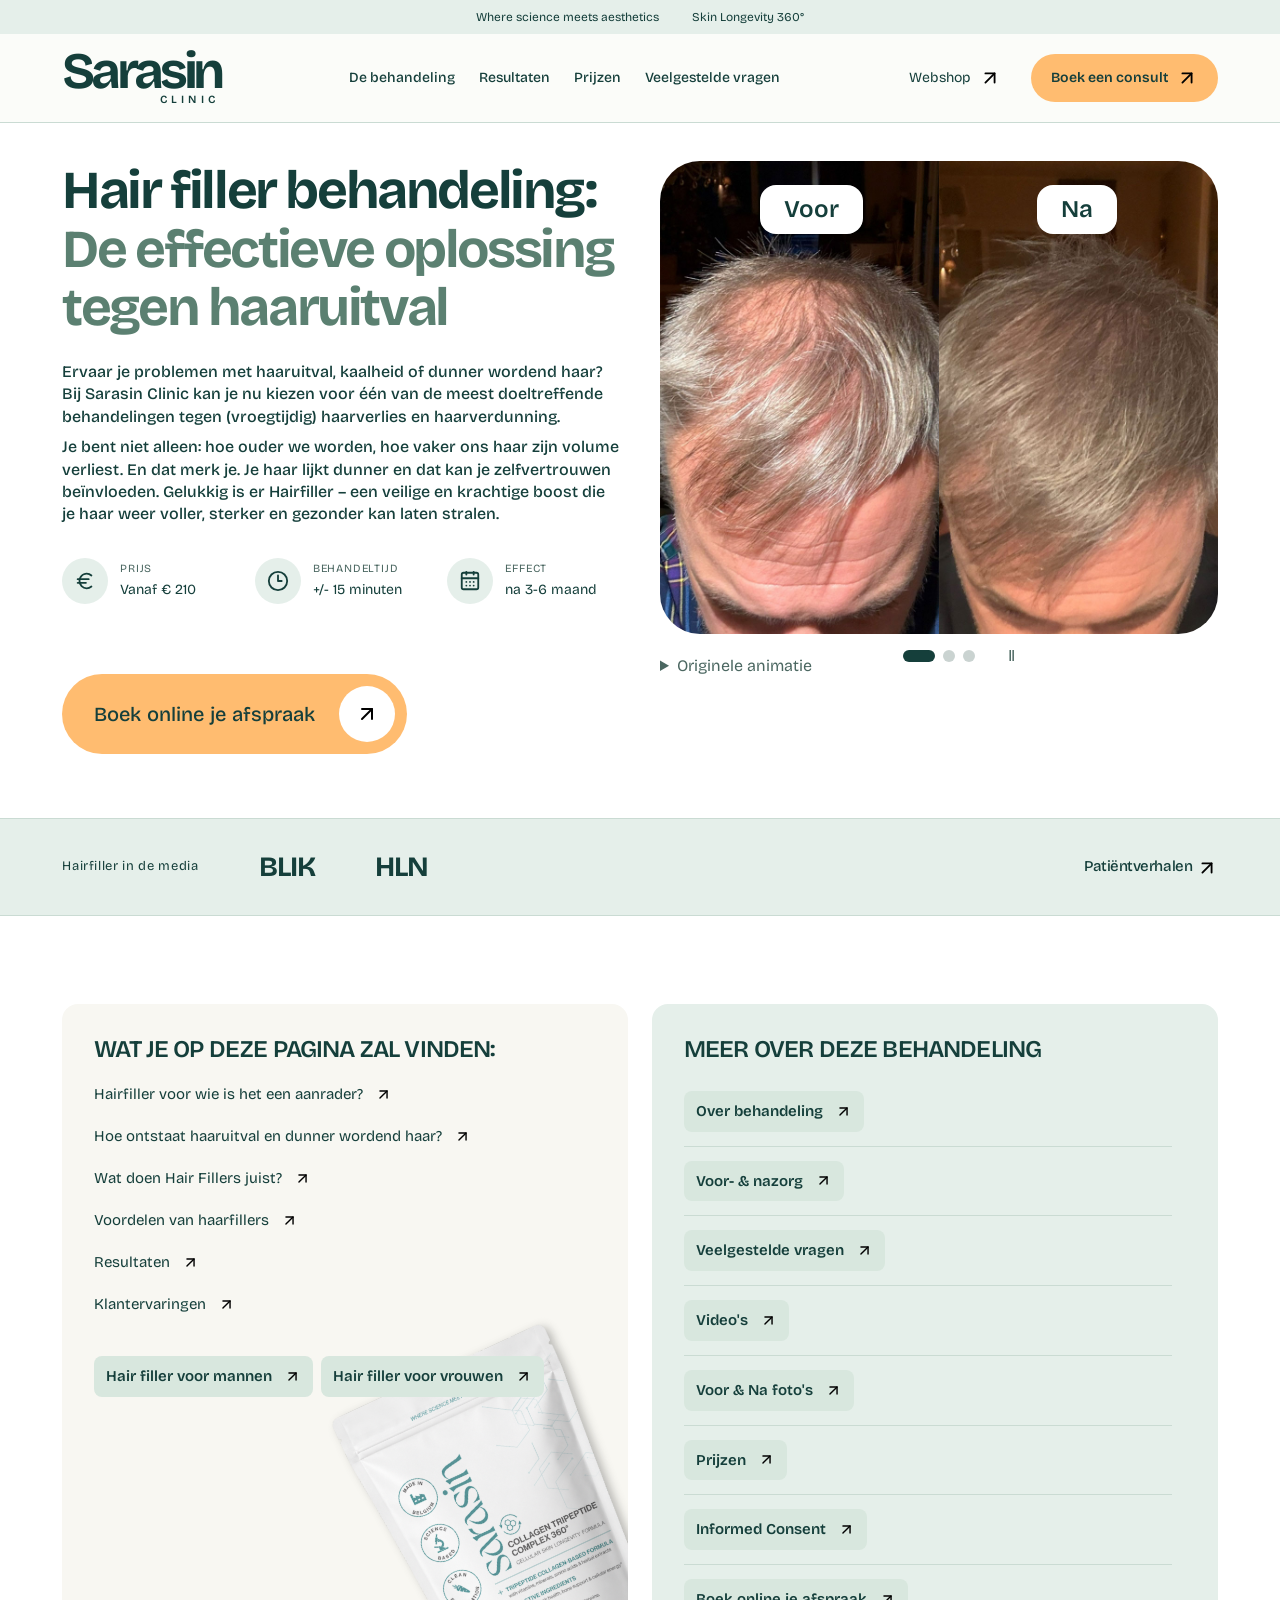
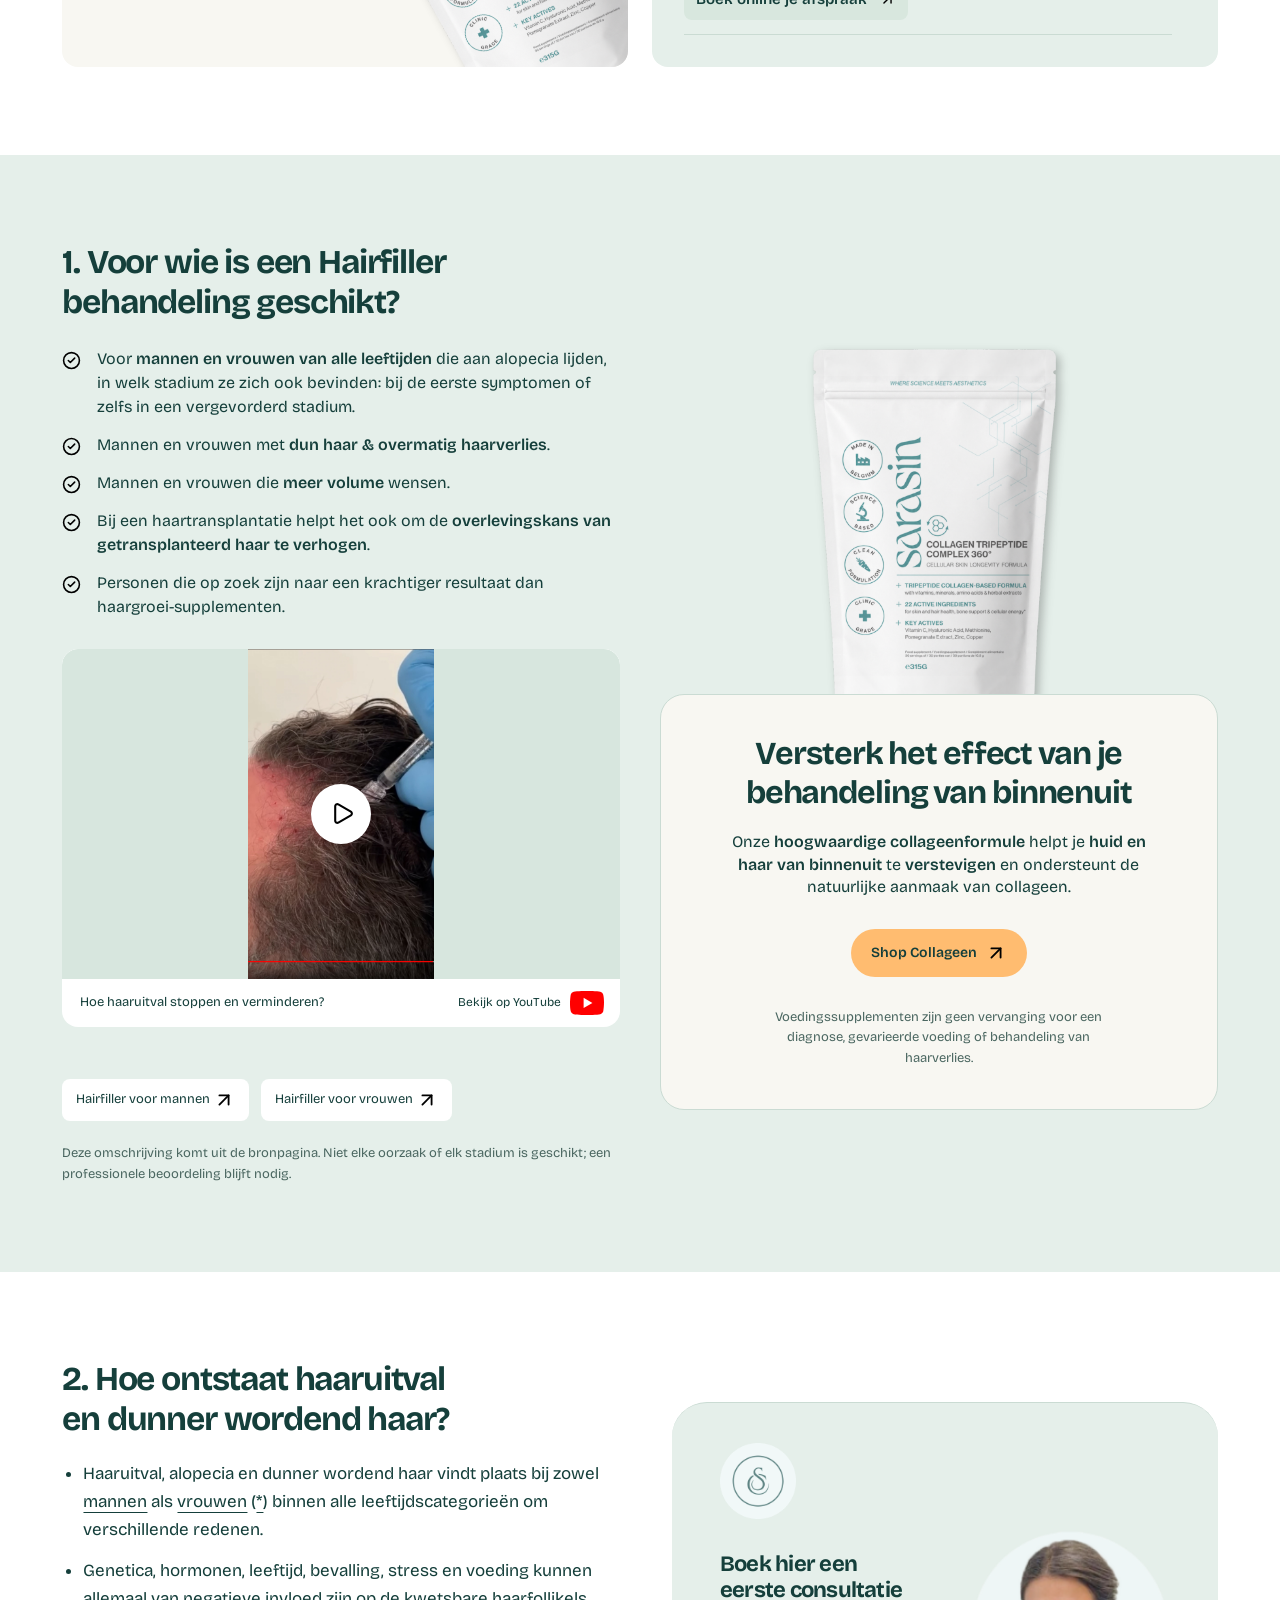
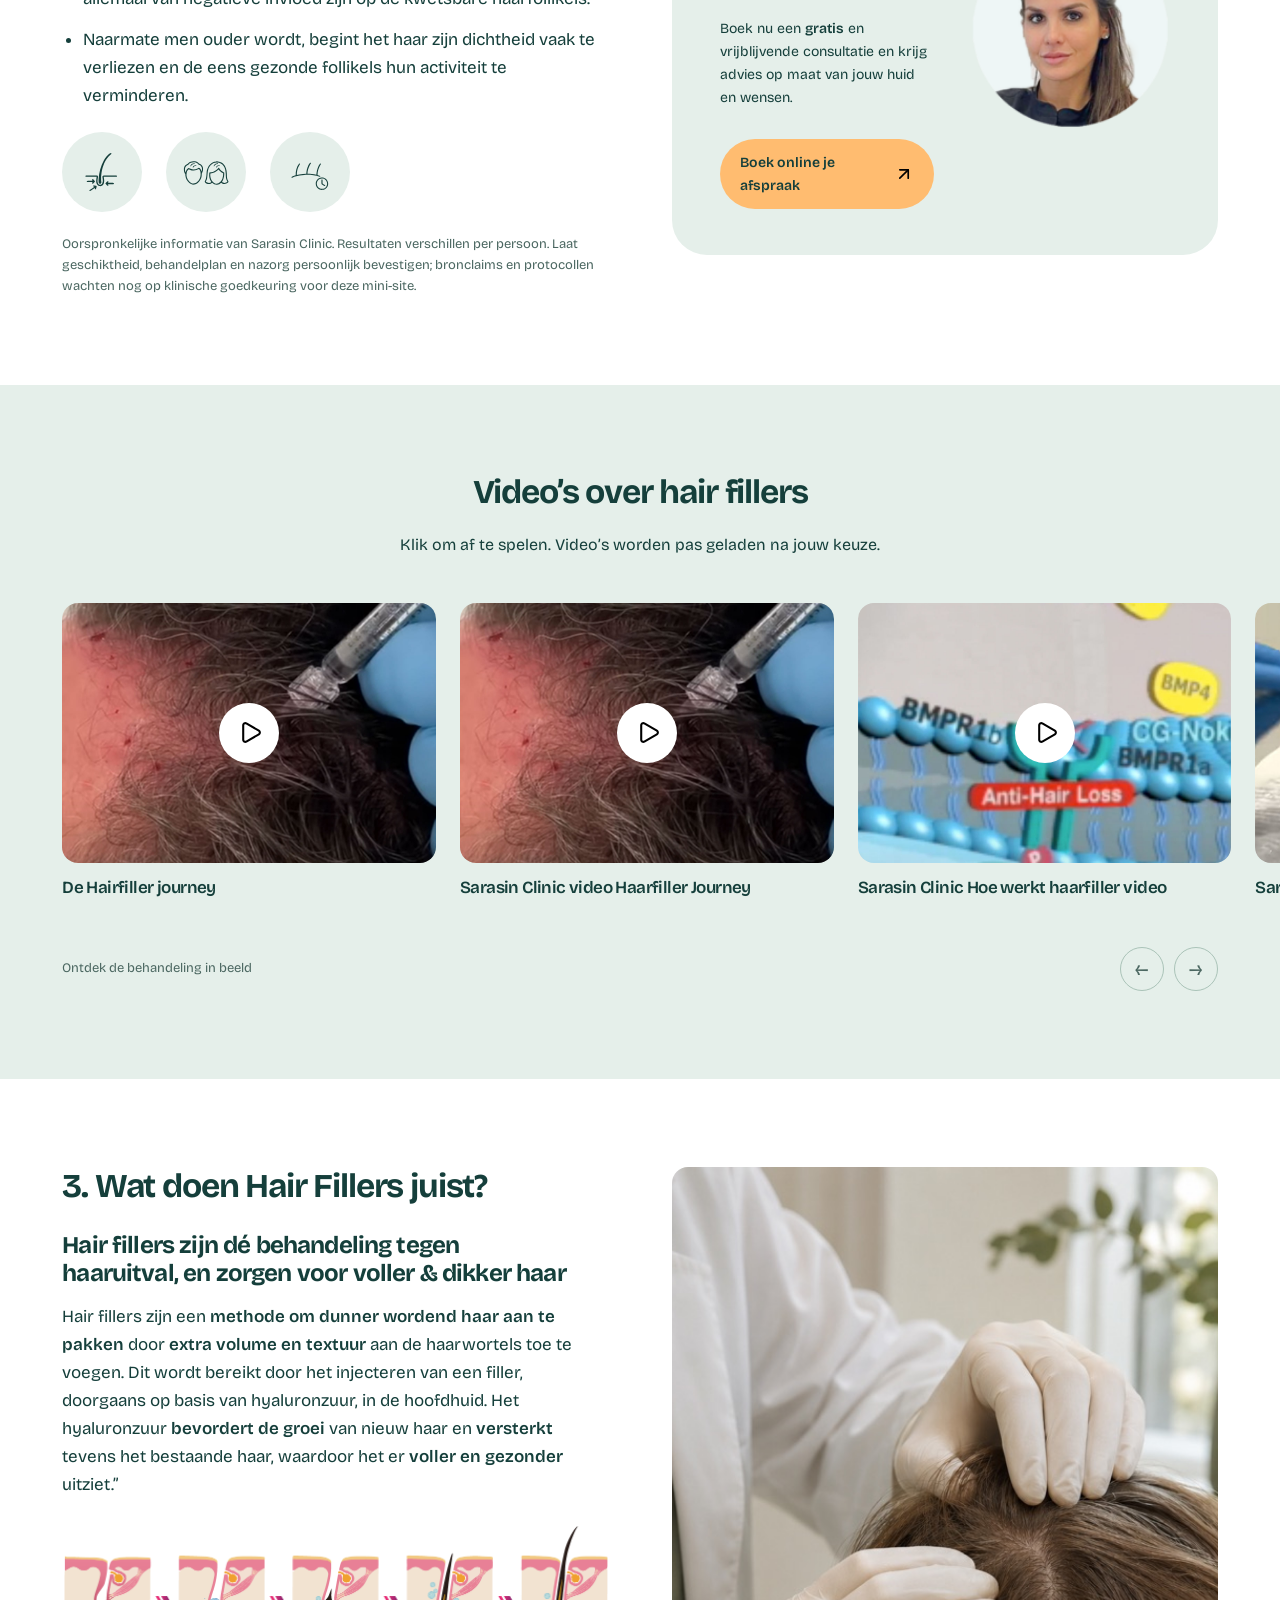
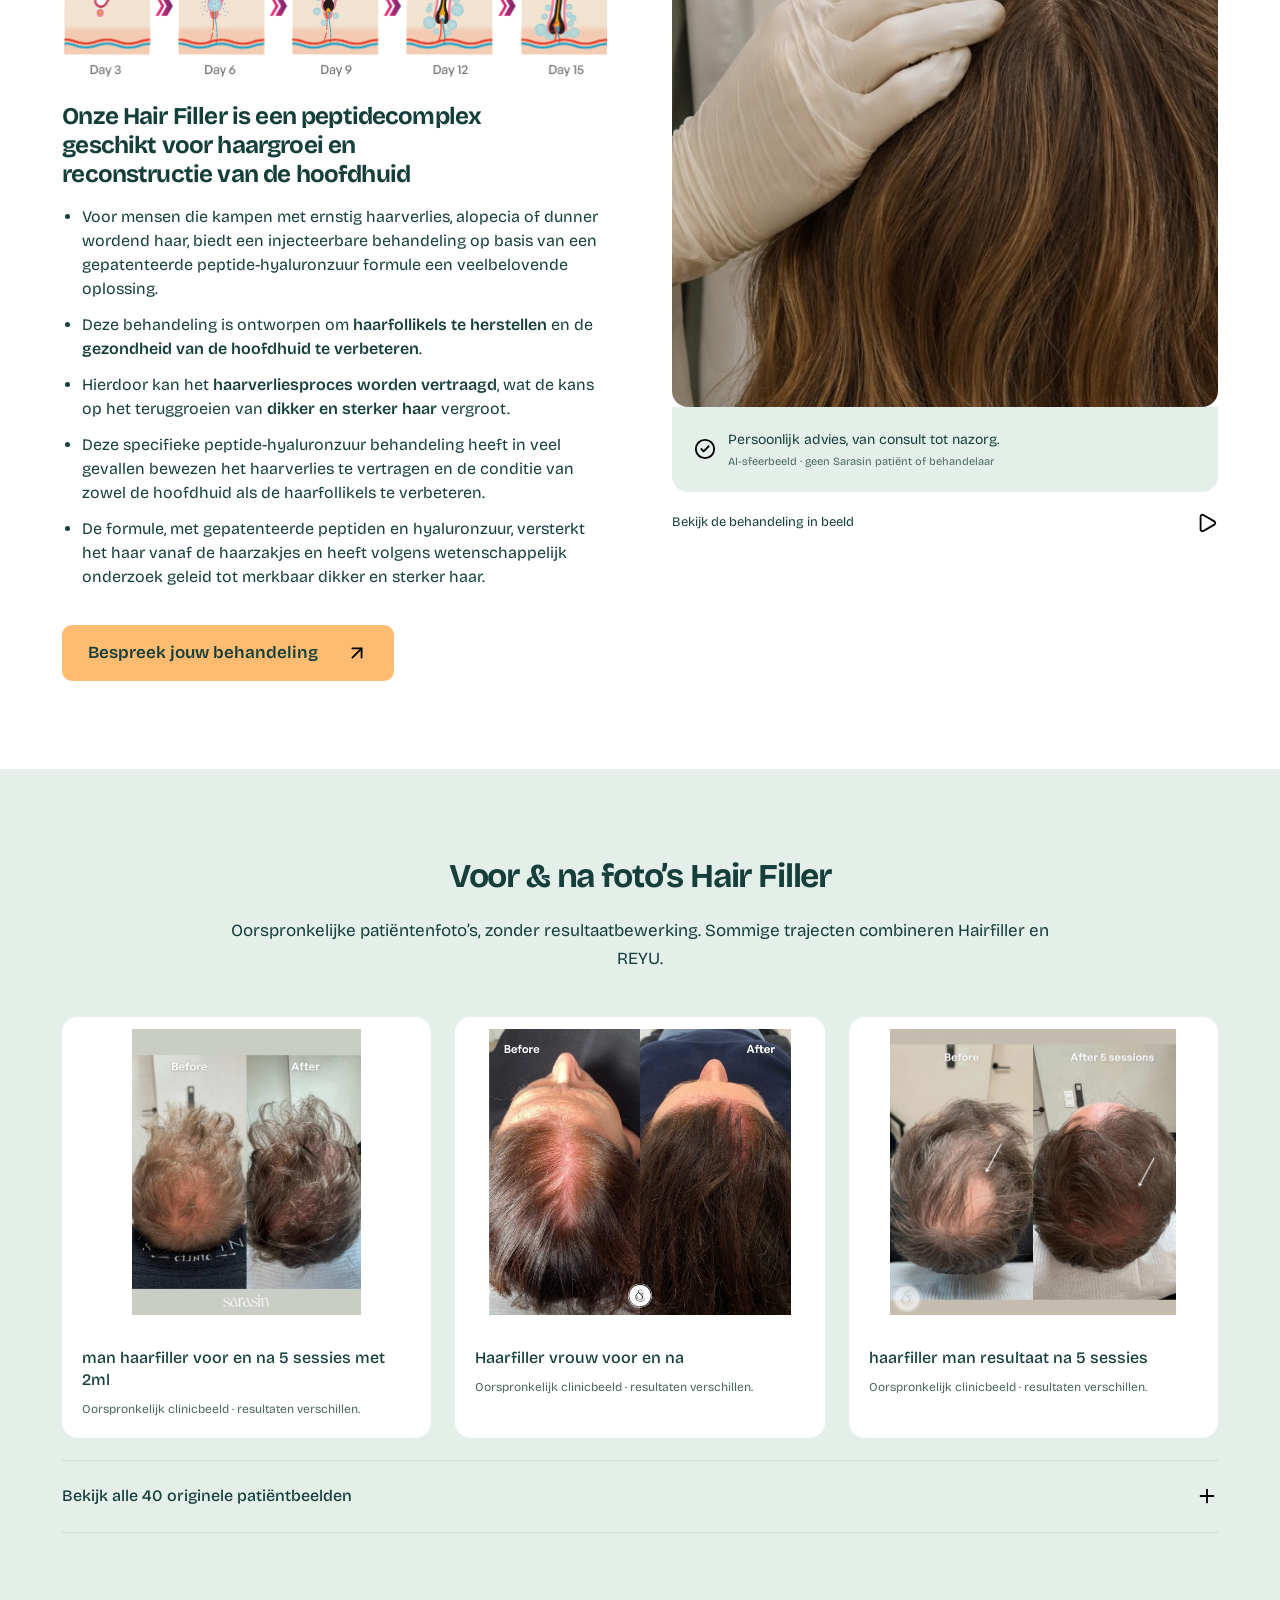
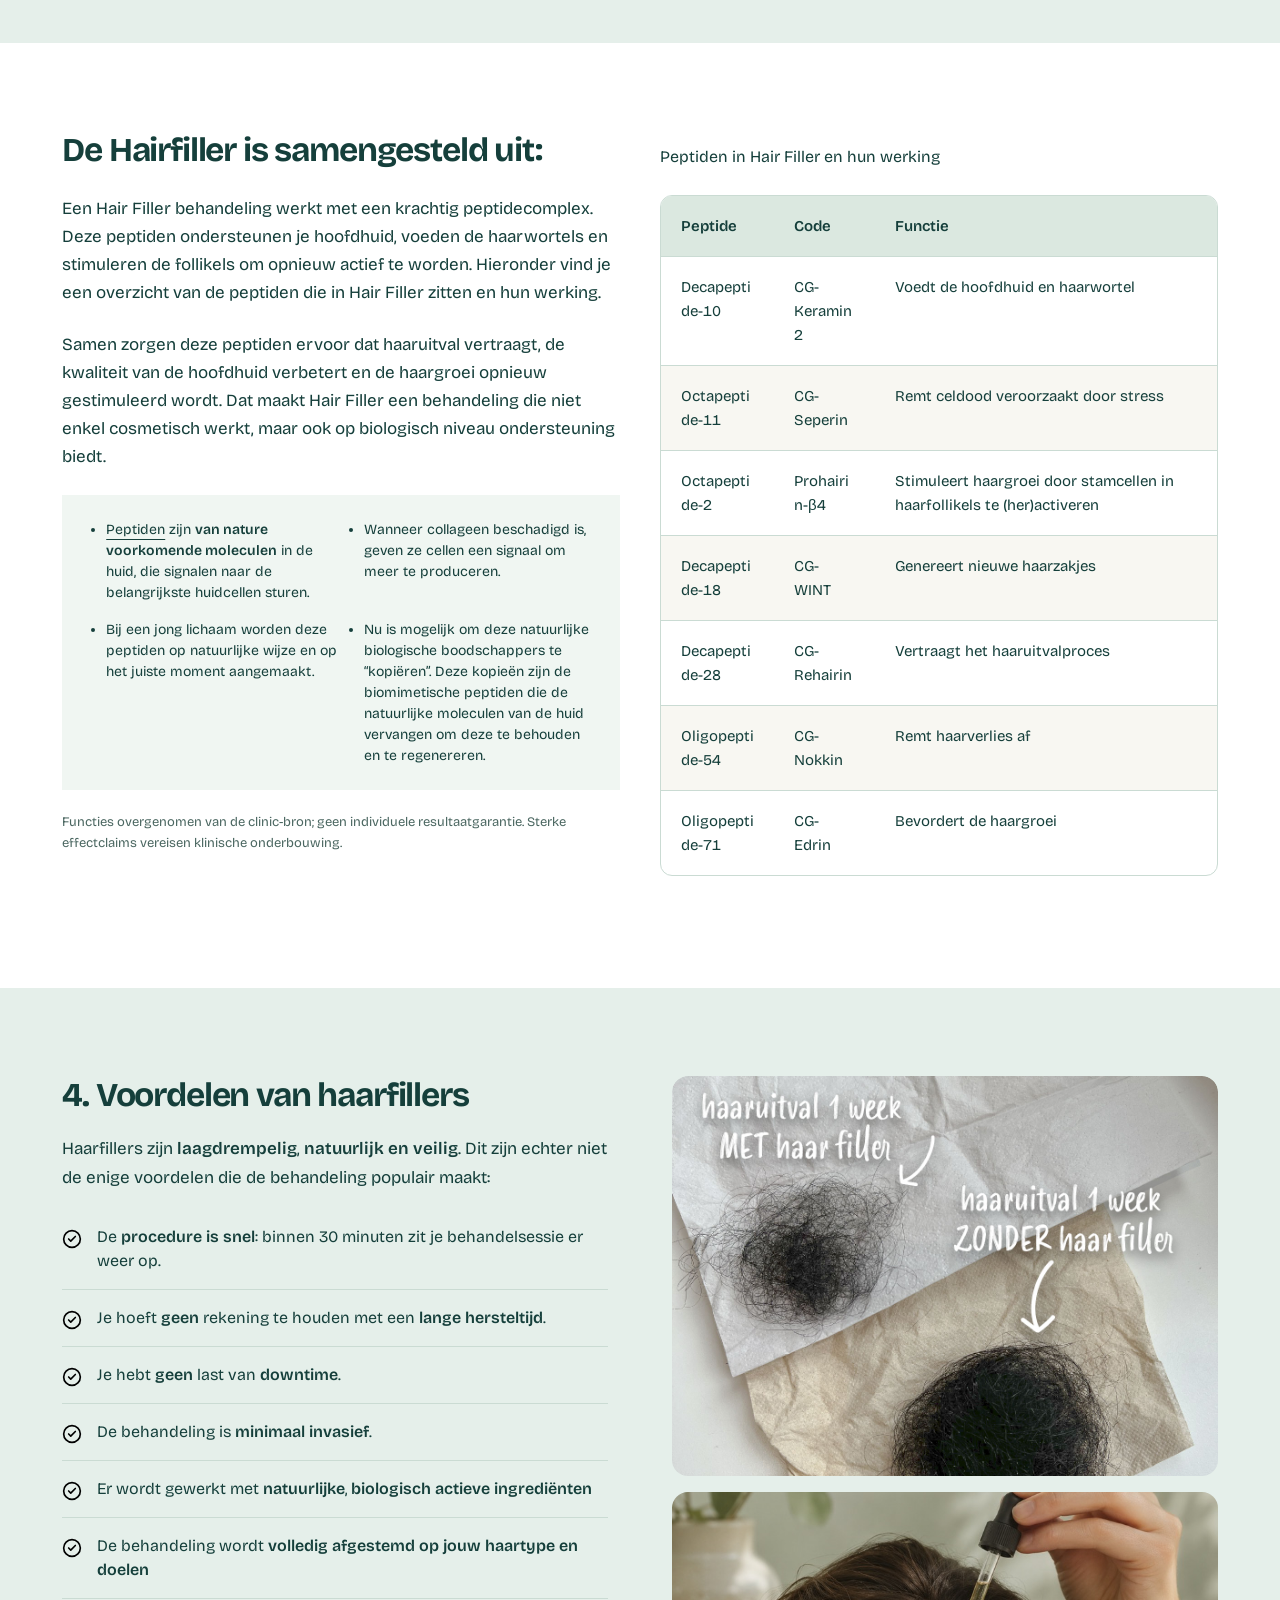
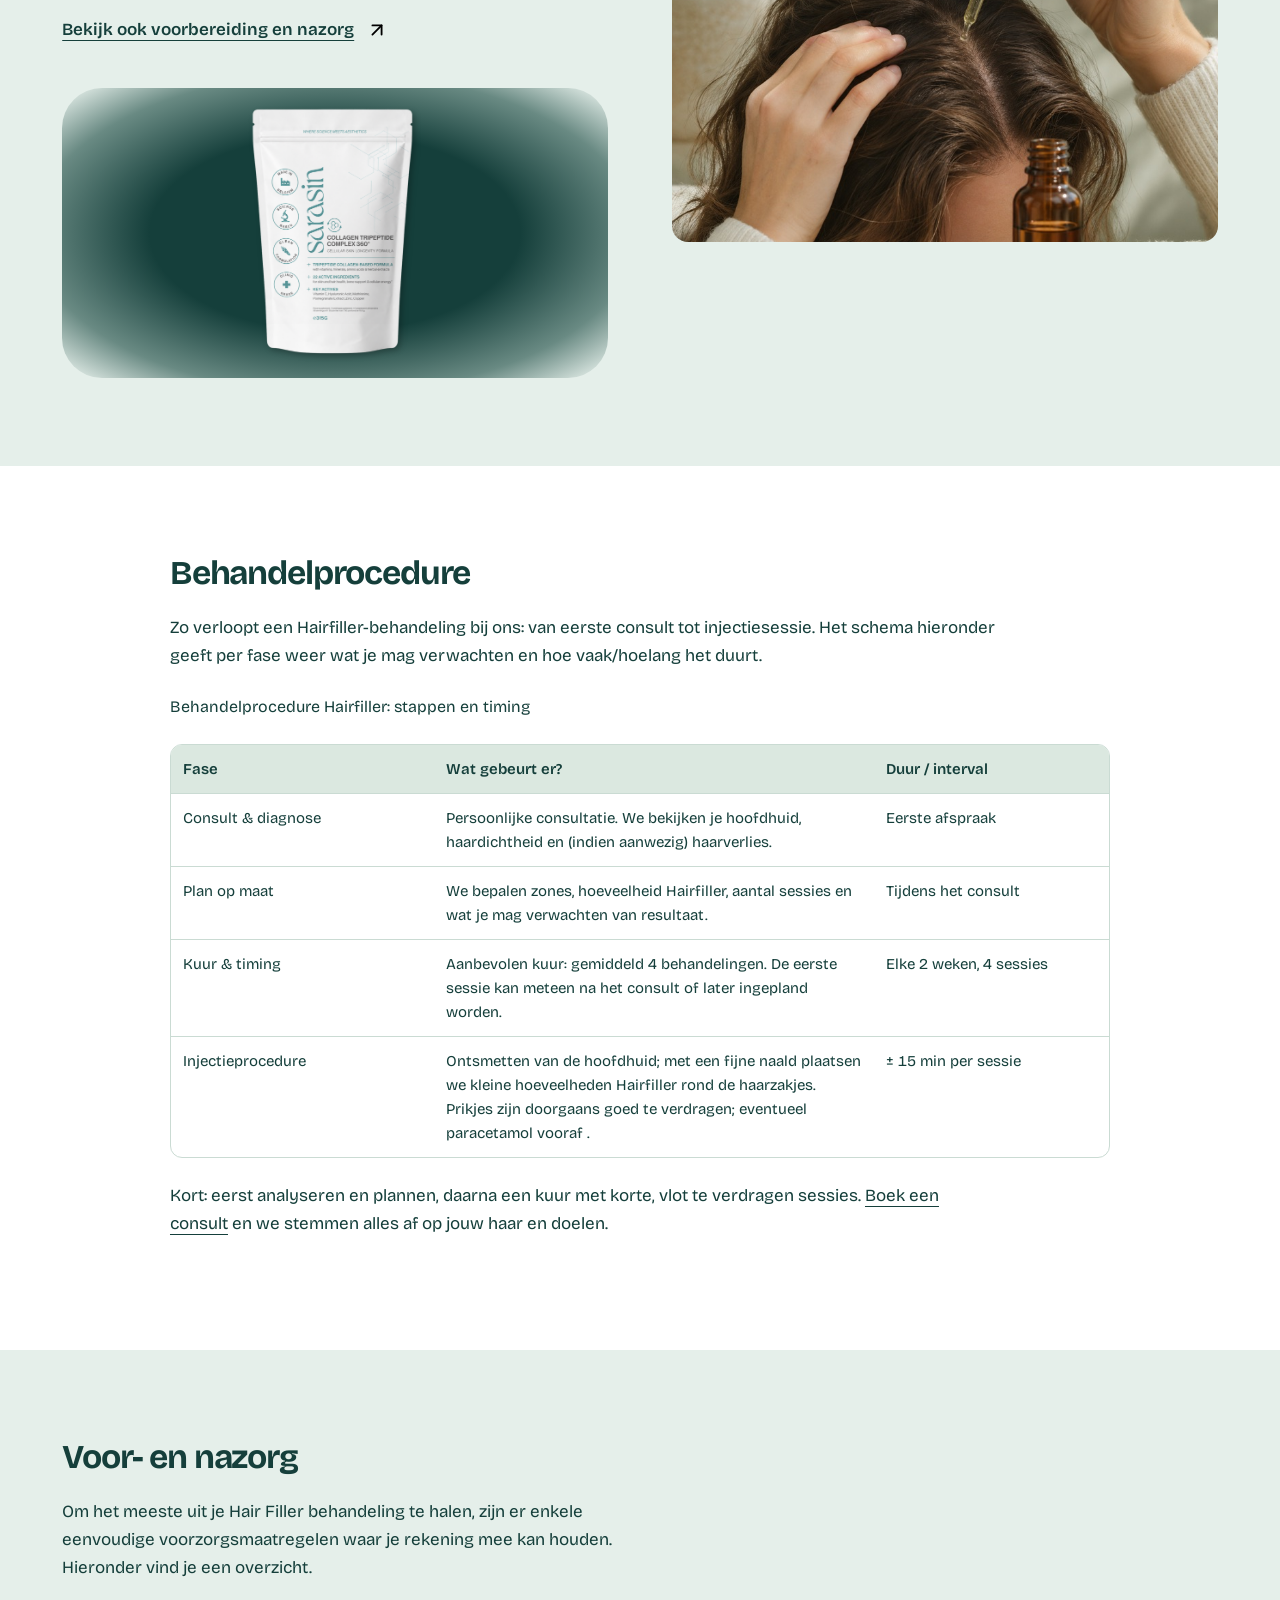
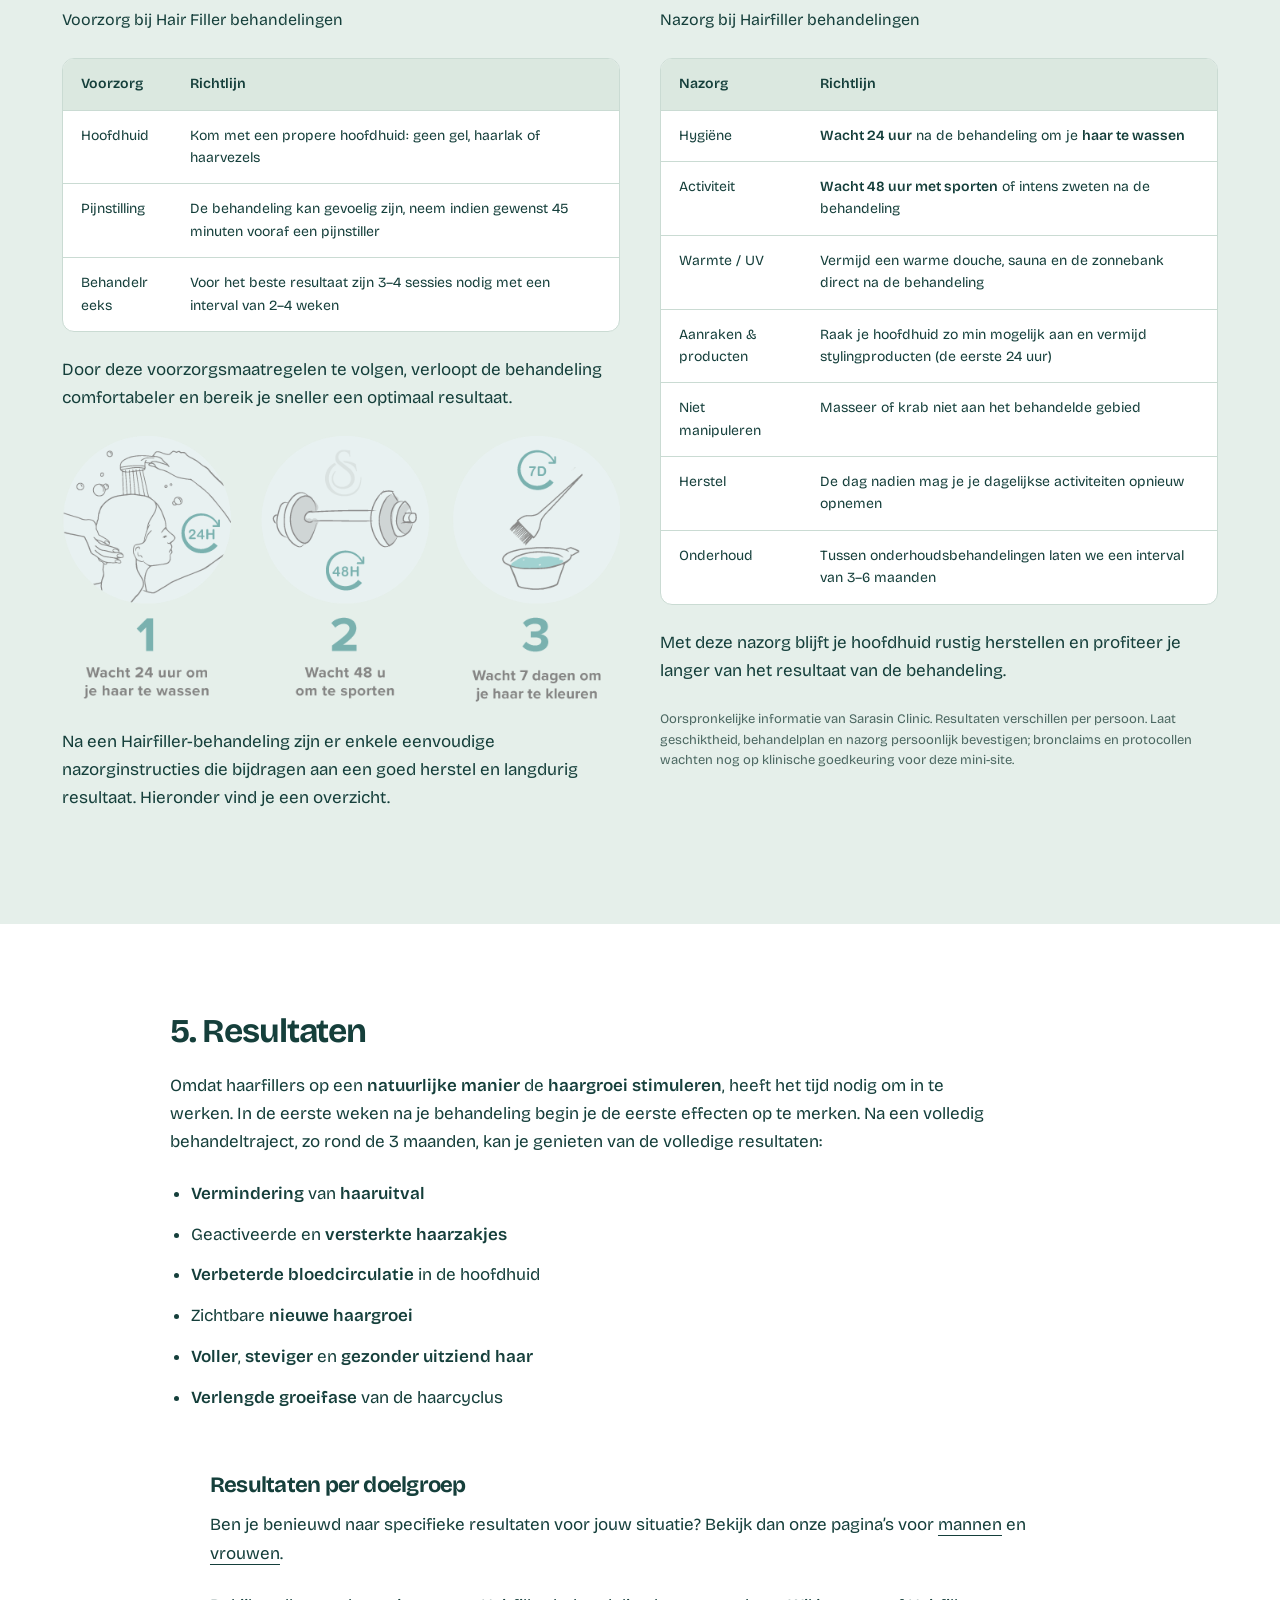
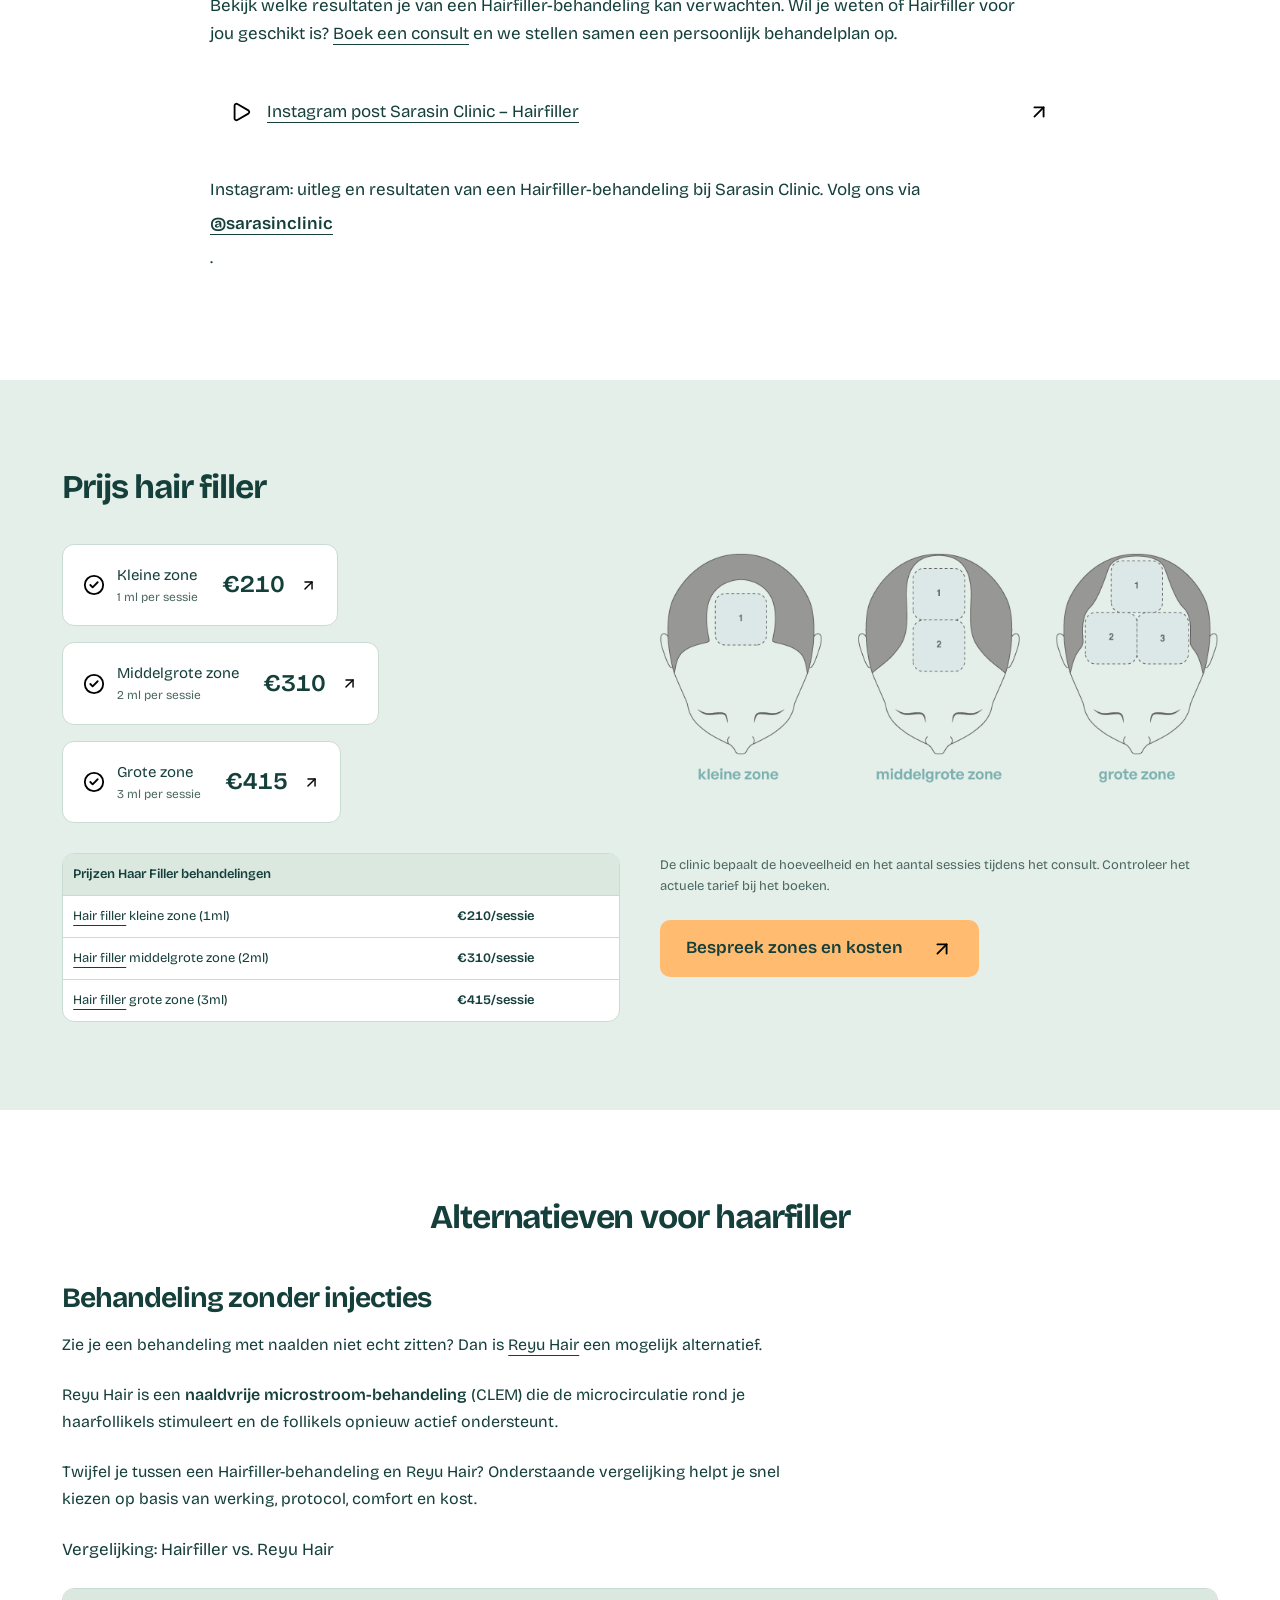
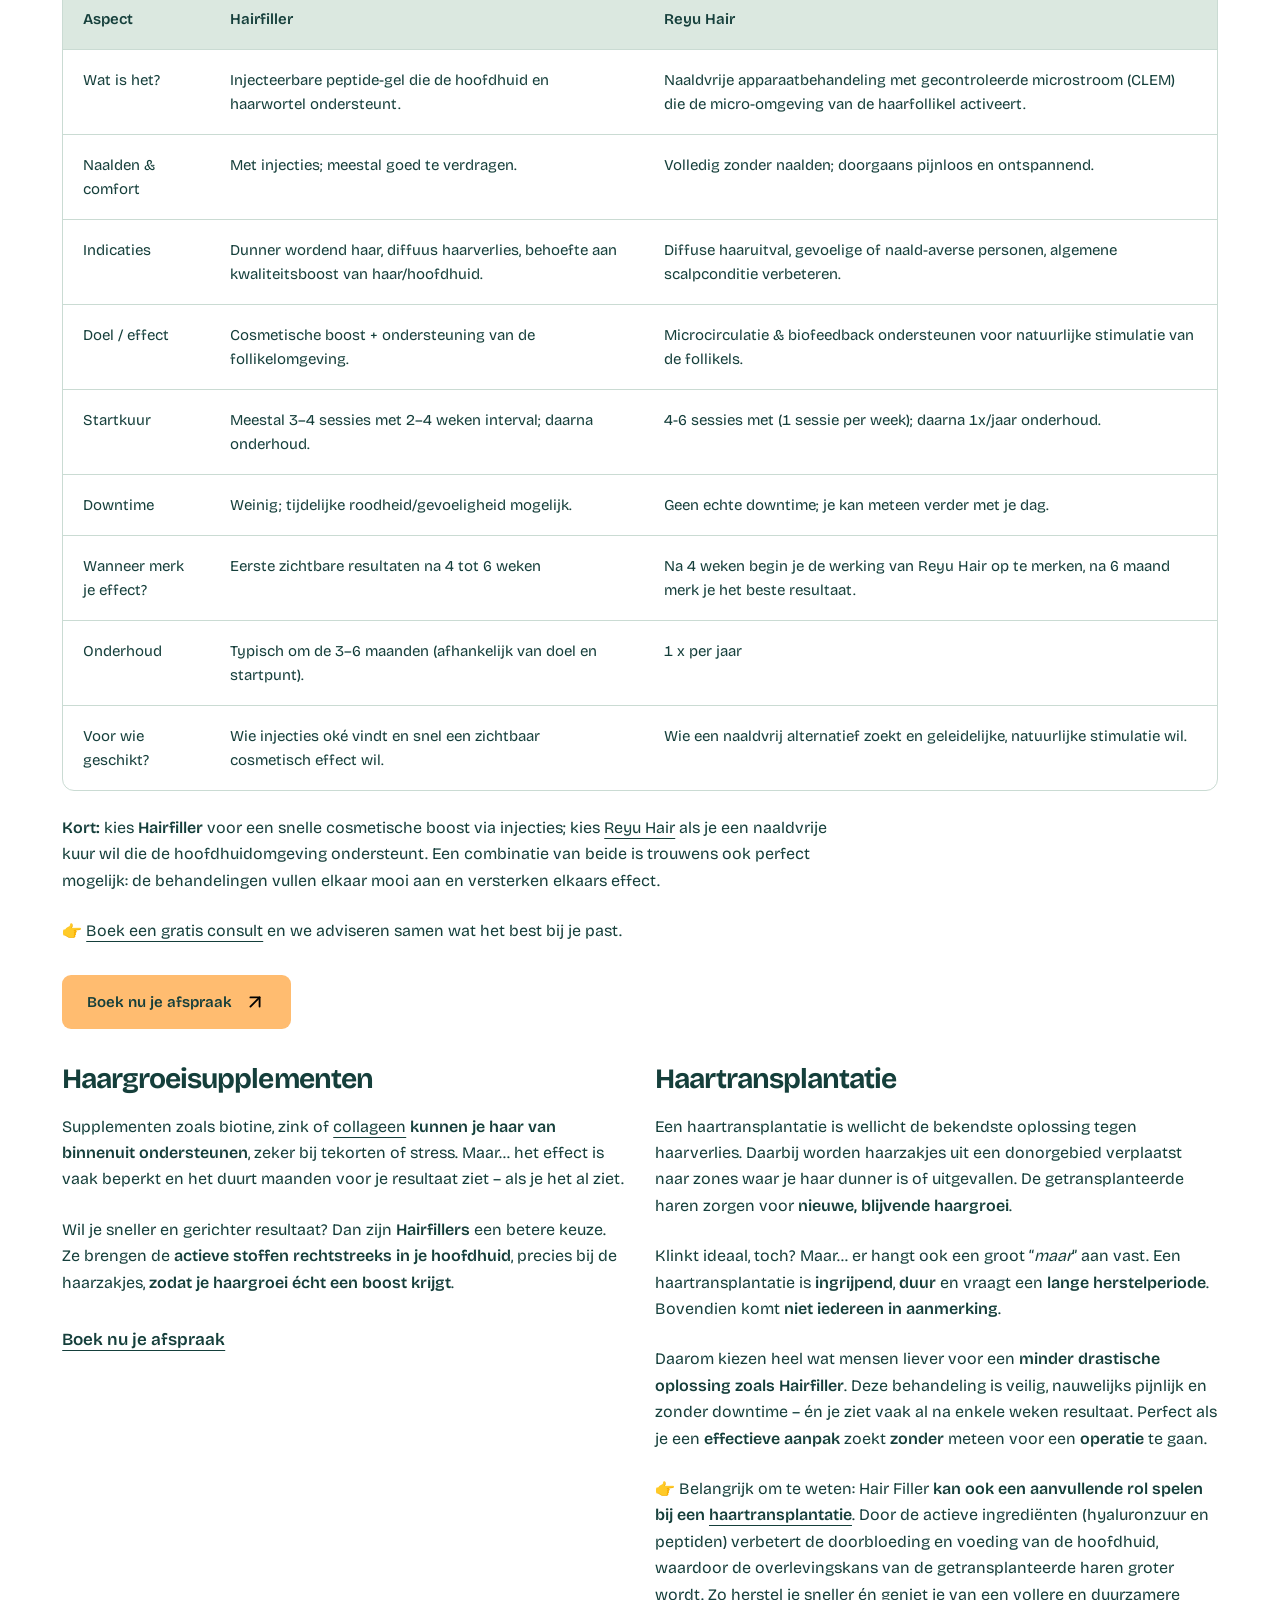
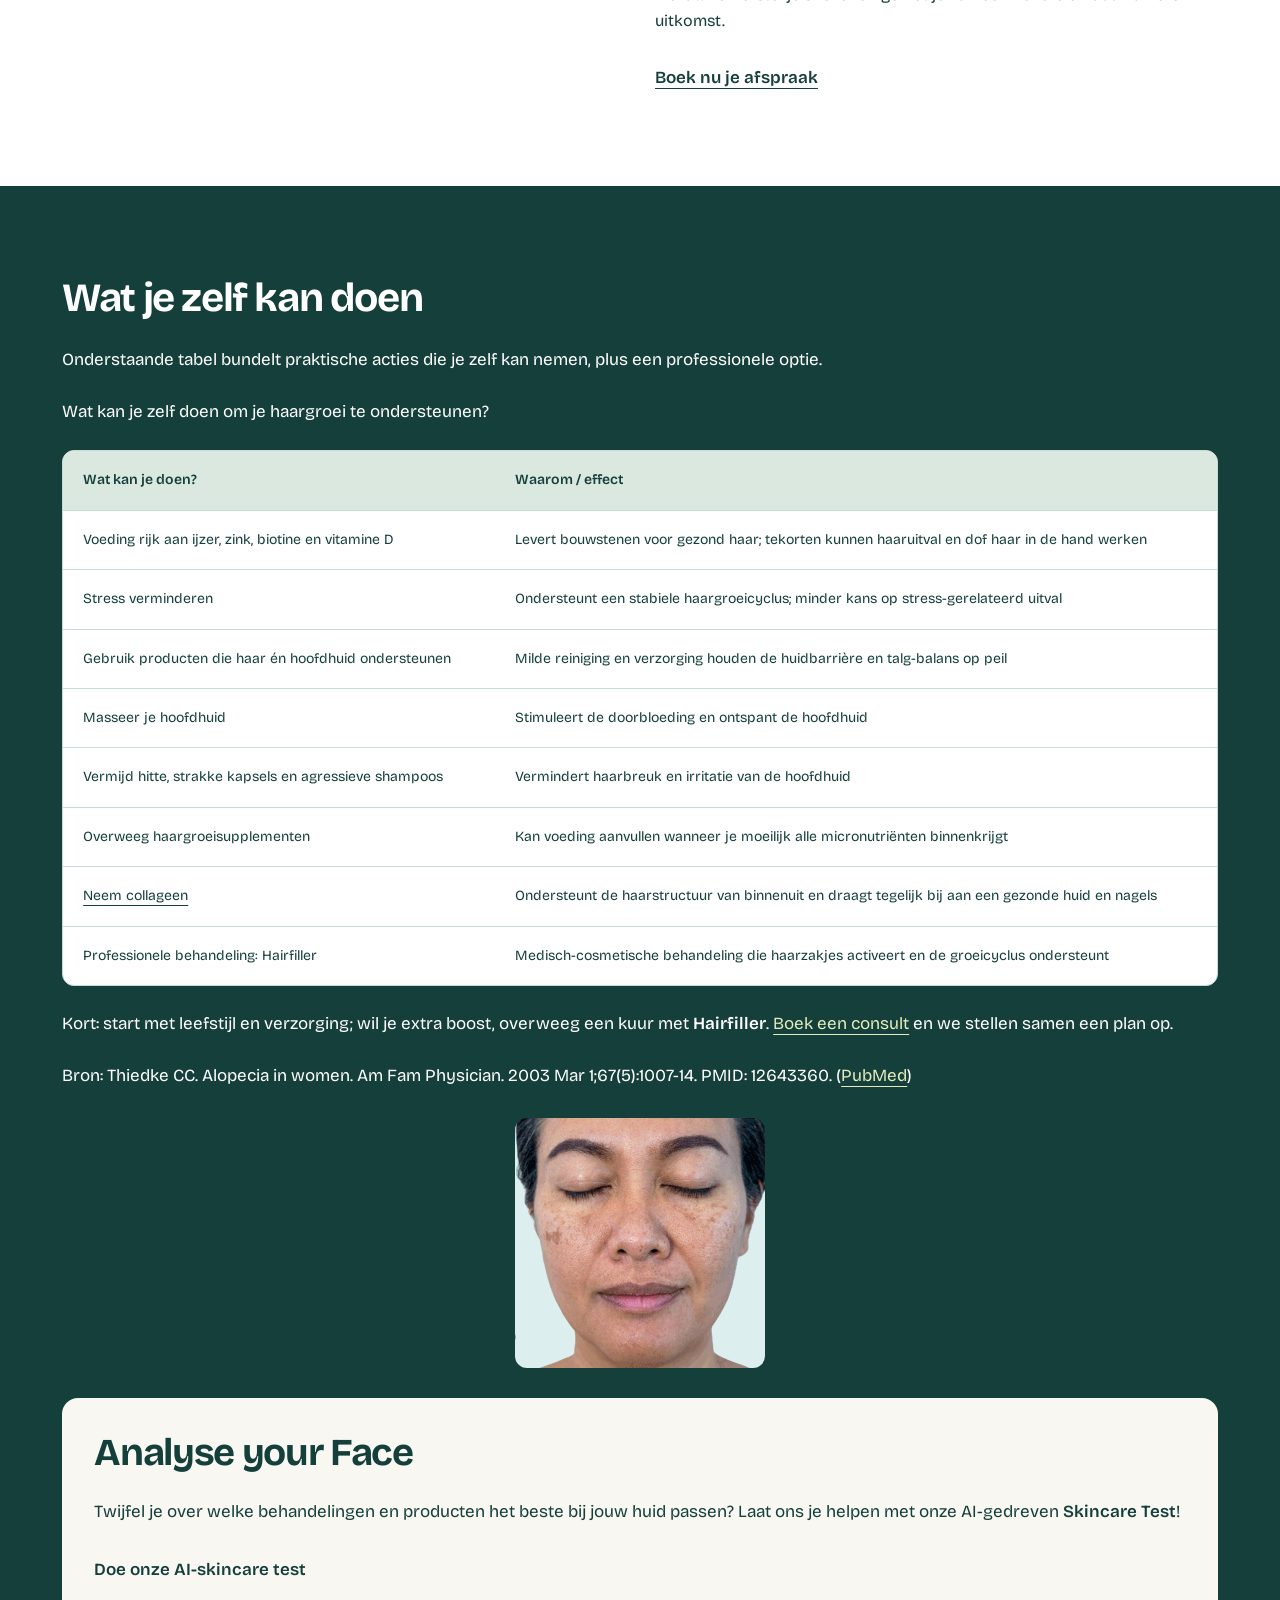
==== commit a2805159: "Implement new Figma Hairfiller homepage and responsive visual layouts" ====
--- a/index.html
+++ b/index.html
@@ -1,10 +1,10 @@
-<!doctype html><html lang="nl-BE" data-design-revision="2026-11-10-ordered" data-homepage-reference="pdf-exports">
-<head><meta charset="utf-8"><meta name="viewport" content="width=device-width,initial-scale=1,viewport-fit=cover"><meta name="robots" content="noindex,follow"><meta name="theme-color" content="#e6efea"><title>Hairfiller behandeling & prijzen | Sarasin Clinic</title><meta name="description" content="Alle informatie over Hairfiller bij Sarasin Clinic: geschiktheid, peptiden, voor- en nazorg, echte patiëntbeelden, ervaringen en prijzen vanaf €210."><link rel="canonical" href="https://sarasinclinic.com/behandelingen/hairfiller/"><link rel="preload" as="font" href="assets/fonts/BricolageGrotesque-Regular.woff2" type="font/woff2" crossorigin><link rel="stylesheet" href="homepage.css"><script defer src="homepage.js"></script><script defer src="measurement.js"></script><script type="application/ld+json">{"@context":"https://schema.org","@type":"WebPage","name":"Hairfiller behandeling","inLanguage":"nl-BE","publisher":{"@type":"Organization","name":"Sarasin Clinic","url":"https://sarasinclinic.com/"}}</script></head>
+<!doctype html><html lang="nl-BE" data-design-revision="2026-11-11-figma" data-homepage-reference="figma-40002354-233">
+<head><meta charset="utf-8"><meta name="viewport" content="width=device-width,initial-scale=1,viewport-fit=cover"><meta name="robots" content="noindex,follow"><meta name="theme-color" content="#e6efea"><title>Hairfiller behandeling & prijzen | Sarasin Clinic</title><meta name="description" content="Alle informatie over Hairfiller bij Sarasin Clinic: geschiktheid, peptiden, voor- en nazorg, echte patiëntbeelden, ervaringen en prijzen vanaf €210."><link rel="canonical" href="https://sarasinclinic.com/behandelingen/hairfiller/"><link rel="preload" as="font" href="assets/fonts/BricolageGrotesque-Regular.woff2" type="font/woff2" crossorigin><link rel="stylesheet" href="homepage.css"><link rel="stylesheet" href="figma-homepage.css"><script defer src="homepage.js"></script><script defer src="measurement.js"></script><script type="application/ld+json">{"@context":"https://schema.org","@type":"WebPage","name":"Hairfiller behandeling","inLanguage":"nl-BE","publisher":{"@type":"Organization","name":"Sarasin Clinic","url":"https://sarasinclinic.com/"}}</script></head>
 <body><a href="#main" class="skip-link">Ga naar inhoud</a><div class="announcement">Where science meets aesthetics <span>Skin Longevity 360°</span></div>
-<header class="site-header"><div class="header-inner wrap"><a class="wordmark" href="https://sarasinclinic.com/" aria-label="Sarasin Clinic homepage">sarasin<span>CLINIC</span></a><nav class="desktop-nav" aria-label="Hoofdnavigatie"><a href="#overbehandeling">De behandeling</a><a href="#voorenna">Resultaten</a><a href="#prijs">Prijzen</a><a href="#veelgesteldevragen">Veelgestelde vragen</a></nav><div class="header-actions"><a href="https://www.sarasin.shop/">Webshop <img class="icon" src="assets/icons/arrow-up-right.svg" width="22" height="22" alt="" aria-hidden="true"></a><a class="button button-small" href="https://booking.sarasinclinic.com/appointment/locations">Boek een consult<img class="icon" src="assets/icons/arrow-up-right.svg" width="22" height="22" alt="" aria-hidden="true"></a></div><button class="menu-toggle" type="button" aria-expanded="false" aria-controls="mobile-menu" aria-label="Open menu"><img class="icon" src="assets/icons/menu.svg" width="22" height="22" alt="" aria-hidden="true"></button></div><nav id="mobile-menu" hidden aria-label="Mobiele navigatie"><a href="#overbehandeling">De behandeling <img class="icon" src="assets/icons/arrow-up-right.svg" width="22" height="22" alt="" aria-hidden="true"></a><a href="#voorenna">Resultaten <img class="icon" src="assets/icons/arrow-up-right.svg" width="22" height="22" alt="" aria-hidden="true"></a><a href="#prijs">Prijzen <img class="icon" src="assets/icons/arrow-up-right.svg" width="22" height="22" alt="" aria-hidden="true"></a><a href="#veelgesteldevragen">Veelgestelde vragen <img class="icon" src="assets/icons/arrow-up-right.svg" width="22" height="22" alt="" aria-hidden="true"></a><a href="https://www.sarasin.shop/">Webshop <img class="icon" src="assets/icons/arrow-up-right.svg" width="22" height="22" alt="" aria-hidden="true"></a><a class="button " href="https://booking.sarasinclinic.com/appointment/locations">Boek een consult<img class="icon" src="assets/icons/arrow-up-right.svg" width="22" height="22" alt="" aria-hidden="true"></a></nav></header><button class="menu-backdrop" hidden tabindex="-1" aria-label="Sluit menu"></button>
-<main id="main"><div class="review-notice wrap">Ontwerpvoorstel · oorspronkelijke inhoud én volgorde behouden · medische goedkeuring vóór livegang</div>
-<section class="hero wrap" aria-labelledby="hero-title"><div class="hero-copy"><h1 id="hero-title" data-original-heading="1">Hair filler behandeling: <br><span>De effectieve oplossing tegen haaruitval</span></h1><div class="hero-intro"><div id="CONTENT-001" data-original-item="CONTENT-001" class="source-item   "><p>Ervaar je <strong>problemen met haaruitval, kaalheid of dunner wordend haar</strong>? Bij Sarasin Clinic kan je nu kiezen voor <strong>één van de meest doeltreffende behandelingen tegen (vroegtijdig) haarverlies en haarverdunning</strong>.</p></div><div id="CONTENT-002" data-original-item="CONTENT-002" class="source-item   "><p>Je bent niet alleen: hoe ouder we worden, hoe vaker ons haar zijn volume verliest. En dat merk je. Je haar lijkt dunner en dat kan je zelfvertrouwen beïnvloeden. Gelukkig is er <a href="#overbehandeling">Hairfiller</a> – een <strong>veilige en krachtige boost die je haar weer voller, sterker en gezonder kan laten stralen</strong>.</p></div></div><div class="hero-facts"><div><img class="icon" src="assets/icons/euro.svg" width="22" height="22" alt="" aria-hidden="true"><div><div id="CONTENT-003" data-original-item="CONTENT-003" class="source-item   "><p>PRIJS</p></div><div id="CONTENT-004" data-original-item="CONTENT-004" class="source-item   "><p>Vanaf € 210</p></div></div></div><div><img class="icon" src="assets/icons/clock-3.svg" width="22" height="22" alt="" aria-hidden="true"><div><div id="CONTENT-005" data-original-item="CONTENT-005" class="source-item   "><p>BEHANDELTIJD</p></div><div id="CONTENT-006" data-original-item="CONTENT-006" class="source-item   "><p>+/- 15 minuten</p></div></div></div><div><img class="icon" src="assets/icons/calendar-days.svg" width="22" height="22" alt="" aria-hidden="true"><div><div id="CONTENT-007" data-original-item="CONTENT-007" class="source-item   "><p>EFFECT</p></div><div id="CONTENT-008" data-original-item="CONTENT-008" class="source-item   "><p>na 3-6 maand</p></div></div></div></div></div><div class="hero-visual"><div class="hero-comparison"><img id="hero-result" src="assets/real-result.jpg" width="1200" height="1200" alt="Echte voor- en nafoto van Hairfiller bij Sarasin Clinic" fetchpriority="high"><span class="photo-caption">Echte clinicbeelden. Resultaten verschillen.</span></div><div class="result-picker" aria-label="Kies een patiëntbeeld"><button type="button" data-hero-slide="0" aria-label="Toon patiëntbeeld 1" aria-pressed="true"><img src="assets/real-result.jpg" alt="" width="80" height="66"><span>Voor & na 1</span></button><button type="button" data-hero-slide="1" aria-label="Toon patiëntbeeld 2" aria-pressed="false"><img src="assets/result-man-5.jpg" alt="" width="80" height="66"><span>Voor & na 2</span></button><button type="button" data-hero-slide="2" aria-label="Toon patiëntbeeld 3" aria-pressed="false"><img src="assets/result-woman.jpg" alt="" width="80" height="66"><span>Voor & na 3</span></button><button id="hero-pause" type="button" aria-pressed="false">Pauzeer</button></div><details class="content-detail original-animation"><summary>Bekijk de oorspronkelijke animatie <img class="icon" src="assets/icons/plus.svg" width="22" height="22" alt="" aria-hidden="true"></summary><div id="CONTENT-009" data-original-item="CONTENT-009" class="source-item  source-picture "><img data-original-image="https://sarasinclinic.com/wp-content/uploads/2022/08/Haarfillersgifwebsite1-ezgif.com-speed.gif" src="assets/source/Haarfillersgifwebsite1-ezgif.com-speed.gif" alt="haarfiller resulten sarasin clinic" width="1080" height="1080" loading="lazy" decoding="async"></div></details></div><div class="hero-cta"><div id="CONTENT-010" data-original-item="CONTENT-010" class="source-item   source-action"><a href="https://sarasinclinic.com/maak-een-afspraak/" title="Maak een afspraak!">Boek online je afspraak </a></div></div></section>
-<div class="press-strip"><div class="wrap"><span>Hairfiller in de media</span><a href="#media-publicaties">BLIK</a><a href="#media-publicaties">HLN</a><a href="#klant">Patiëntverhalen <img class="icon" src="assets/icons/arrow-up-right.svg" width="22" height="22" alt="" aria-hidden="true"></a></div></div>
+<header class="site-header"><div class="header-inner wrap"><a class="wordmark" href="https://sarasinclinic.com/" aria-label="Sarasin Clinic homepage">Sarasin<span>CLINIC</span></a><nav class="desktop-nav" aria-label="Hoofdnavigatie"><a href="#overbehandeling">De behandeling</a><a href="#voorenna">Resultaten</a><a href="#prijs">Prijzen</a><a href="#veelgesteldevragen">Veelgestelde vragen</a></nav><div class="header-actions"><a href="https://www.sarasin.shop/">Webshop <img class="icon" src="assets/figma/1a58261f-162e-40b7-a6ee-f8f145dd9032.svg" width="22" height="22" alt="" aria-hidden="true"></a><a class="button button-small" href="https://booking.sarasinclinic.com/appointment/locations">Boek een consult<img class="icon" src="assets/figma/1a58261f-162e-40b7-a6ee-f8f145dd9032.svg" width="22" height="22" alt="" aria-hidden="true"></a></div><button class="menu-toggle" type="button" aria-expanded="false" aria-controls="mobile-menu" aria-label="Open menu"><img class="icon" src="assets/icons/menu.svg" width="22" height="22" alt="" aria-hidden="true"></button></div><nav id="mobile-menu" hidden aria-label="Mobiele navigatie"><a href="#overbehandeling">De behandeling <img class="icon" src="assets/figma/1a58261f-162e-40b7-a6ee-f8f145dd9032.svg" width="22" height="22" alt="" aria-hidden="true"></a><a href="#voorenna">Resultaten <img class="icon" src="assets/figma/1a58261f-162e-40b7-a6ee-f8f145dd9032.svg" width="22" height="22" alt="" aria-hidden="true"></a><a href="#prijs">Prijzen <img class="icon" src="assets/figma/1a58261f-162e-40b7-a6ee-f8f145dd9032.svg" width="22" height="22" alt="" aria-hidden="true"></a><a href="#veelgesteldevragen">Veelgestelde vragen <img class="icon" src="assets/figma/1a58261f-162e-40b7-a6ee-f8f145dd9032.svg" width="22" height="22" alt="" aria-hidden="true"></a><a href="https://www.sarasin.shop/">Webshop <img class="icon" src="assets/figma/1a58261f-162e-40b7-a6ee-f8f145dd9032.svg" width="22" height="22" alt="" aria-hidden="true"></a><a class="button " href="https://booking.sarasinclinic.com/appointment/locations">Boek een consult<img class="icon" src="assets/figma/1a58261f-162e-40b7-a6ee-f8f145dd9032.svg" width="22" height="22" alt="" aria-hidden="true"></a></nav></header><button class="menu-backdrop" hidden tabindex="-1" aria-label="Sluit menu"></button>
+<main id="main">
+<section class="hero wrap" aria-labelledby="hero-title"><div class="hero-copy"><h1 id="hero-title" data-original-heading="1">Hair filler behandeling: <br><span>De effectieve oplossing tegen haaruitval</span></h1><div class="hero-intro"><div id="CONTENT-001" data-original-item="CONTENT-001" class="source-item   "><p>Ervaar je <strong>problemen met haaruitval, kaalheid of dunner wordend haar</strong>? Bij Sarasin Clinic kan je nu kiezen voor <strong>één van de meest doeltreffende behandelingen tegen (vroegtijdig) haarverlies en haarverdunning</strong>.</p></div><div id="CONTENT-002" data-original-item="CONTENT-002" class="source-item   "><p>Je bent niet alleen: hoe ouder we worden, hoe vaker ons haar zijn volume verliest. En dat merk je. Je haar lijkt dunner en dat kan je zelfvertrouwen beïnvloeden. Gelukkig is er <a href="#overbehandeling">Hairfiller</a> – een <strong>veilige en krachtige boost die je haar weer voller, sterker en gezonder kan laten stralen</strong>.</p></div></div><div class="hero-facts"><div><span class="fact-icon"><img src="assets/figma/4305a9ea-1011-496c-a91b-0996fab15e10.svg" alt="" class="" width="22" height="22" loading="lazy" decoding="async"></span><div><div id="CONTENT-003" data-original-item="CONTENT-003" class="source-item   "><p>PRIJS</p></div><div id="CONTENT-004" data-original-item="CONTENT-004" class="source-item   "><p>Vanaf € 210</p></div></div></div><div><span class="fact-icon"><img src="assets/figma/b81c130e-1bfd-4cc7-9210-5767b32298ea.svg" alt="" class="" width="22" height="22" loading="lazy" decoding="async"></span><div><div id="CONTENT-005" data-original-item="CONTENT-005" class="source-item   "><p>BEHANDELTIJD</p></div><div id="CONTENT-006" data-original-item="CONTENT-006" class="source-item   "><p>+/- 15 minuten</p></div></div></div><div><span class="fact-icon"><img src="assets/figma/34fdcdd2-c766-4ddd-91b3-187bbfc26ef2.svg" alt="" class="" width="22" height="22" loading="lazy" decoding="async"></span><div><div id="CONTENT-007" data-original-item="CONTENT-007" class="source-item   "><p>EFFECT</p></div><div id="CONTENT-008" data-original-item="CONTENT-008" class="source-item   "><p>na 3-6 maand</p></div></div></div></div></div><div class="hero-visual"><div class="hero-comparison"><img id="hero-result" src="assets/figma/a987057e-3c10-4632-969d-e70eca618918.png" width="760" height="673" alt="Echte voor- en nafoto van Hairfiller bij Sarasin Clinic" fetchpriority="high"><span class="comparison-chip before">Voor</span><span class="comparison-chip after">Na</span></div><div class="hero-controls"><div class="result-picker" aria-label="Kies een patiëntbeeld"><button type="button" data-hero-slide="0" aria-label="Toon patiëntbeeld 1" aria-pressed="true"><span class="sr-only">Patiëntbeeld 1</span></button><button type="button" data-hero-slide="1" aria-label="Toon patiëntbeeld 2" aria-pressed="false"><span class="sr-only">Patiëntbeeld 2</span></button><button type="button" data-hero-slide="2" aria-label="Toon patiëntbeeld 3" aria-pressed="false"><span class="sr-only">Patiëntbeeld 3</span></button><button id="hero-pause" type="button" aria-pressed="false" aria-label="Pauzeer patiëntbeelden">Pauzeer</button></div><details class="original-animation"><summary>Originele animatie</summary><div id="CONTENT-009" data-original-item="CONTENT-009" class="source-item  source-picture "><img data-original-image="https://sarasinclinic.com/wp-content/uploads/2022/08/Haarfillersgifwebsite1-ezgif.com-speed.gif" src="assets/source/Haarfillersgifwebsite1-ezgif.com-speed.gif" alt="haarfiller resulten sarasin clinic" width="1080" height="1080" loading="lazy" decoding="async"></div></details></div></div><div class="hero-cta"><div id="CONTENT-010" data-original-item="CONTENT-010" class="source-item   source-action"><a href="https://sarasinclinic.com/maak-een-afspraak/" title="Maak een afspraak!">Boek online je afspraak </a></div></div></section>
+<div class="press-strip"><div class="wrap"><span>Hairfiller in de media</span><a href="#media-publicaties">BLIK</a><a href="#media-publicaties">HLN</a><a href="#klant">Patiëntverhalen <img class="icon" src="assets/figma/1a58261f-162e-40b7-a6ee-f8f145dd9032.svg" width="22" height="22" alt="" aria-hidden="true"></a></div></div>
 <section class="wrap section-space page-guides"><div class="guide-card"><h2 data-original-heading="2">WAT JE OP DEZE PAGINA ZAL VINDEN:</h2><div id="CONTENT-011" data-original-item="CONTENT-011" class="source-item   "><ol>
 <li><a href="#wie">Hairfiller voor wie is het een aanrader?</a></li>
 <li><a href="#hoe">Hoe ontstaat haaruitval en dunner wordend haar?</a></li>
@@ -12,28 +12,28 @@
 <li><a href="#voordelen">Voordelen van haarfillers</a></li>
 <li><a href="#resultaten">Resultaten</a></li>
 <li><a href="#klant">Klantervaringen</a></li>
-</ol></div><div id="CONTENT-012" data-original-item="CONTENT-012" class="source-item   source-action"><a href="https://sarasinclinic.com/behandelingen/hairfiller/mannen/"> Hair filler voor mannen</a></div><div id="CONTENT-013" data-original-item="CONTENT-013" class="source-item   source-action"><a href="https://sarasinclinic.com/behandelingen/hairfiller/vrouw/"> Hair filler voor vrouwen</a></div></div><div class="guide-card"><h2 data-original-heading="3">MEER OVER DEZE BEHANDELING</h2><div id="CONTENT-014" data-original-item="CONTENT-014" class="source-item   source-action"><a href="#overbehandeling"> Over behandeling</a></div><div id="CONTENT-015" data-original-item="CONTENT-015" class="source-item   source-action"><a href="#nazorg"> Voor- &amp; nazorg</a></div><div id="CONTENT-016" data-original-item="CONTENT-016" class="source-item   source-action"><a href="#veelgesteldevragen"> Veelgestelde vragen</a></div><div id="CONTENT-017" data-original-item="CONTENT-017" class="source-item   source-action"><a href="#videoshaarfiller"> Video's</a></div><div id="CONTENT-018" data-original-item="CONTENT-018" class="source-item   source-action"><a href="#voorenna"> Voor &amp; Na foto's</a></div><div id="CONTENT-019" data-original-item="CONTENT-019" class="source-item   source-action"><a href="#prijs"> Prijzen</a></div><div id="CONTENT-020" data-original-item="CONTENT-020" class="source-item   source-action"><a href="https://sarasinclinic.com/informed-consent/"> Informed Consent</a></div><div id="CONTENT-021" data-original-item="CONTENT-021" class="source-item   source-action"><a href="https://sarasinclinic.com/maak-een-afspraak/" title="Maak een afspraak!">Boek online je afspraak </a></div></div></section>
+</ol></div><div id="CONTENT-012" data-original-item="CONTENT-012" class="source-item   source-action"><a href="https://sarasinclinic.com/behandelingen/hairfiller/mannen/"> Hair filler voor mannen</a></div><div id="CONTENT-013" data-original-item="CONTENT-013" class="source-item   source-action"><a href="https://sarasinclinic.com/behandelingen/hairfiller/vrouw/"> Hair filler voor vrouwen</a></div><img src="assets/figma/9de66e7c-e8b9-4c4a-907e-9c0c591feade.png" alt="" class="guide-product" width="1080" height="1350" loading="lazy" decoding="async"></div><div class="guide-card"><h2 data-original-heading="3">MEER OVER DEZE BEHANDELING</h2><div id="CONTENT-014" data-original-item="CONTENT-014" class="source-item   source-action"><a href="#overbehandeling"> Over behandeling</a></div><div id="CONTENT-015" data-original-item="CONTENT-015" class="source-item   source-action"><a href="#nazorg"> Voor- &amp; nazorg</a></div><div id="CONTENT-016" data-original-item="CONTENT-016" class="source-item   source-action"><a href="#veelgesteldevragen"> Veelgestelde vragen</a></div><div id="CONTENT-017" data-original-item="CONTENT-017" class="source-item   source-action"><a href="#videoshaarfiller"> Video's</a></div><div id="CONTENT-018" data-original-item="CONTENT-018" class="source-item   source-action"><a href="#voorenna"> Voor &amp; Na foto's</a></div><div id="CONTENT-019" data-original-item="CONTENT-019" class="source-item   source-action"><a href="#prijs"> Prijzen</a></div><div id="CONTENT-020" data-original-item="CONTENT-020" class="source-item   source-action"><a href="https://sarasinclinic.com/informed-consent/"> Informed Consent</a></div><div id="CONTENT-021" data-original-item="CONTENT-021" class="source-item   source-action"><a href="https://sarasinclinic.com/maak-een-afspraak/" title="Maak een afspraak!">Boek online je afspraak </a></div></div></section>
 <section class="sage-band" id="wie"><div class="wrap section-space audience-layout"><div class="reading suitability"><h2 data-original-heading="4">1. Voor wie is een Hairfiller behandeling geschikt?</h2><div id="CONTENT-022" data-original-item="CONTENT-022" class="source-item   "><ul>
 <li>Voor <strong>mannen en vrouwen van alle leeftijden</strong> die aan alopecia lijden, in welk stadium ze zich ook bevinden: bij de eerste symptomen of zelfs in een vergevorderd stadium.</li>
 <li>Mannen en vrouwen met <strong>dun haar &amp; overmatig haarverlies</strong>.</li>
 <li>Mannen en vrouwen die <strong>meer volume</strong> wensen.</li>
 <li>Bij een haartransplantatie helpt het ook om de<strong> overlevingskans van getransplanteerd haar te verhogen</strong>.</li>
 <li>Personen die op zoek zijn naar een krachtiger resultaat dan haargroei-supplementen.</li>
-</ul></div><div id="CONTENT-023" data-original-item="CONTENT-023" class="source-video"><button class="video-cover" data-video="IJwhkNviX20" type="button" aria-label="Speel How to stop and reduce hairloss?"><img src="assets/video-journey.jpg" alt="" loading="lazy"><span class="play-circle"><img class="icon" src="assets/icons/play.svg" width="22" height="22" alt="" aria-hidden="true"></span><span class="video-title">How to stop and reduce hairloss?</span></button><a class="original-video-link" href="https://www.youtube.com/embed/IJwhkNviX20?feature=oembed" target="_blank" rel="noopener">Bekijk op YouTube <img class="icon" src="assets/icons/arrow-up-right.svg" width="22" height="22" alt="" aria-hidden="true"></a></div><div class="audience-links"><a href="https://sarasinclinic.com/behandelingen/hairfiller/mannen/">Hairfiller voor mannen <img class="icon" src="assets/icons/arrow-up-right.svg" width="22" height="22" alt="" aria-hidden="true"></a><a href="https://sarasinclinic.com/behandelingen/hairfiller/vrouw/">Hairfiller voor vrouwen <img class="icon" src="assets/icons/arrow-up-right.svg" width="22" height="22" alt="" aria-hidden="true"></a></div><p class="clinical-note">Deze omschrijving komt uit de bronpagina. Niet elke oorzaak of elk stadium is geschikt; een professionele beoordeling blijft nodig.</p></div><aside class="suitability-product" aria-label="Collageen voor je thuisroutine"><div id="CONTENT-024" data-original-item="CONTENT-024" class="source-item  source-picture "><img data-original-image="https://sarasinclinic.com/wp-content/uploads/2024/07/transparent-background.png" src="assets/source/transparent-background.png" alt="Sarasin Collagen Tripeptide Complex" width="1080" height="1350" loading="lazy" decoding="async"></div><div><h3 data-original-heading="5">Versterk het effect van je behandeling van binnenuit</h3><div id="CONTENT-025" data-original-item="CONTENT-025" class="source-item   "><p>Onze <strong>hoogwaardige collageenformule</strong> helpt je <strong>huid en haar van binnenuit </strong>te<strong> verstevigen</strong> en ondersteunt de natuurlijke aanmaak van collageen.</p></div><div id="CONTENT-026" data-original-item="CONTENT-026" class="source-item   source-action"><a href="https://www.sarasin.shop/products/collageen" title="Shop skincare">Shop Collageen </a></div><p class="clinical-note">Voedingssupplementen zijn geen vervanging voor een diagnose, gevarieerde voeding of behandeling van haarverlies.</p></div></aside></div></section>
+</ul></div><div id="CONTENT-023" data-original-item="CONTENT-023" class="source-video"><button class="video-cover" data-video="IJwhkNviX20" type="button" aria-label="Speel Hoe haaruitval stoppen en verminderen?"><img src="assets/figma/d58df222-e83c-4f17-a6d6-c3146369b9c6.png" alt="" loading="lazy"><span class="play-circle"><img class="icon" src="assets/figma/f3250951-48ef-49c2-941e-bb88dc2bef9c.svg" width="25" height="25" alt="" aria-hidden="true"></span></button><span class="source-video-title">Hoe haaruitval stoppen en verminderen?</span><a class="original-video-link" href="https://www.youtube.com/embed/IJwhkNviX20?feature=oembed" target="_blank" rel="noopener">Bekijk op YouTube <img src="assets/figma/4d231362-c77f-48fc-bf81-edf69f0f1df1.svg" alt="" class="youtube-mark" width="34" height="24" loading="lazy" decoding="async"></a></div><div class="audience-links"><a href="https://sarasinclinic.com/behandelingen/hairfiller/mannen/">Hairfiller voor mannen <img class="icon" src="assets/figma/1a58261f-162e-40b7-a6ee-f8f145dd9032.svg" width="22" height="22" alt="" aria-hidden="true"></a><a href="https://sarasinclinic.com/behandelingen/hairfiller/vrouw/">Hairfiller voor vrouwen <img class="icon" src="assets/figma/1a58261f-162e-40b7-a6ee-f8f145dd9032.svg" width="22" height="22" alt="" aria-hidden="true"></a></div><p class="clinical-note">Deze omschrijving komt uit de bronpagina. Niet elke oorzaak of elk stadium is geschikt; een professionele beoordeling blijft nodig.</p></div><aside class="suitability-product" aria-label="Collageen voor je thuisroutine"><div id="CONTENT-024" data-original-item="CONTENT-024" class="source-item  source-picture "><img data-original-image="https://sarasinclinic.com/wp-content/uploads/2024/07/transparent-background.png" src="assets/figma/e06a6678-e996-4f61-8152-7138c24bee45.png" alt="Sarasin Collagen Tripeptide Complex" width="1080" height="1350" loading="lazy" decoding="async"></div><div><h3 data-original-heading="5">Versterk het effect van je behandeling van binnenuit</h3><div id="CONTENT-025" data-original-item="CONTENT-025" class="source-item   "><p>Onze <strong>hoogwaardige collageenformule</strong> helpt je <strong>huid en haar van binnenuit </strong>te<strong> verstevigen</strong> en ondersteunt de natuurlijke aanmaak van collageen.</p></div><div id="CONTENT-026" data-original-item="CONTENT-026" class="source-item   source-action"><a href="https://www.sarasin.shop/products/collageen" title="Shop skincare">Shop Collageen </a></div><p class="clinical-note">Voedingssupplementen zijn geen vervanging voor een diagnose, gevarieerde voeding of behandeling van haarverlies.</p></div></aside></div></section>
 <section class="wrap section-space split cause-section" id="oorzaken"><div class="reading"><span id="hoe" class="anchor-target"></span><h2 data-original-heading="6">2. Hoe ontstaat haaruitval en dunner wordend haar?</h2><div id="CONTENT-027" data-original-item="CONTENT-027" class="source-item   "><ul>
 <li>Haaruitval, alopecia en dunner wordend haar vindt plaats bij zowel <a href="https://sarasinclinic.com/behandelingen/hairfiller/haarverlies-mannen/">mannen</a> als <a href="https://sarasinclinic.com/behandelingen/hairfiller/haarverlies-vrouwen/">vrouwen</a> (<a href="#bron">*</a>) binnen alle leeftijdscategorieën om verschillende redenen.</li>
 <li>Genetica, hormonen, leeftijd, bevalling, stress en voeding kunnen allemaal van negatieve invloed zijn op de kwetsbare haarfollikels.</li>
 <li>Naarmate men ouder wordt, begint het haar zijn dichtheid vaak te verliezen en de eens gezonde follikels hun activiteit te verminderen.</li>
-</ul></div><p class="clinical-note">Oorspronkelijke informatie van Sarasin Clinic. Resultaten verschillen per persoon. Laat geschiktheid, behandelplan en nazorg persoonlijk bevestigen; bronclaims en protocollen wachten nog op klinische goedkeuring voor deze mini-site.</p></div><aside class="mini-consult source-consult"><div><div id="CONTENT-028" data-original-item="CONTENT-028" class="source-item  source-picture "><img data-original-image="https://sarasinclinic.com/wp-content/uploads/2022/08/Sarasin-CTA-header-1-200x200.png" src="assets/source/Sarasin-CTA-header-1-200x200.png" alt="Sarasin Clinic plastisch chirurg" width="200" height="200" loading="lazy" decoding="async"></div></div><div><h3 data-original-heading="7">Boek hier een eerste consultatie</h3><div id="CONTENT-029" data-original-item="CONTENT-029" class="source-item   "><p>Boek nu een <strong>gratis</strong> en vrijblijvende consultatie en krijg advies op maat van jouw huid en wensen.</p></div><div id="CONTENT-030" data-original-item="CONTENT-030" class="source-item   source-action"><a href="https://sarasinclinic.com/maak-een-afspraak/" title="Maak een afspraak!">Boek online je afspraak </a></div></div></aside></section>
-<section class="sage-band" id="videoshaarfiller"><div class="wrap section-space"><div class="center-heading"><h2 data-original-heading="8">Video’s over hair fillers</h2><p>Klik om af te spelen. Video’s worden pas geladen na jouw keuze.</p></div><div class="video-grid"><article class="video-card"><button type="button" class="video-cover" data-video="UyxnG7xZq3I" aria-label="Speel De Hairfiller journey"><div id="CONTENT-031" data-original-item="CONTENT-031" class="source-item  source-picture "><img data-original-image="https://sarasinclinic.com/wp-content/uploads/2024/03/SarasinClinic_video_Haarfiller-Journey.jpg" src="assets/source/SarasinClinic_video_Haarfiller-Journey.jpg" alt="" loading="lazy" decoding="async"></div><span class="play-circle"><img class="icon" src="assets/icons/play.svg" width="22" height="22" alt="" aria-hidden="true"></span></button><h3>De Hairfiller journey</h3></article><article class="video-card"><button type="button" class="video-cover" data-video="UyxnG7xZq3I" aria-label="Speel Sarasin Clinic video Haarfiller Journey"><div id="CONTENT-032" data-original-item="CONTENT-032" class="source-item  source-picture "><img data-original-image="https://sarasinclinic.com/wp-content/uploads/2024/03/SarasinClinic_video_Haarfiller-Journey.jpg" src="assets/source/SarasinClinic_video_Haarfiller-Journey.jpg" alt="Sarasin Clinic video Haarfiller Journey" loading="lazy" decoding="async"></div><span class="play-circle"><img class="icon" src="assets/icons/play.svg" width="22" height="22" alt="" aria-hidden="true"></span></button><h3>Sarasin Clinic video Haarfiller Journey</h3></article><article class="video-card"><button type="button" class="video-cover" data-video="OeLGZdJCpUE" aria-label="Speel Sarasin Clinic Hoe werkt haarfiller video"><div id="CONTENT-033" data-original-item="CONTENT-033" class="source-item  source-picture "><img data-original-image="https://sarasinclinic.com/wp-content/uploads/2024/03/SarasinClinic_Hoe-werkt-haarfiller-video.jpg" src="assets/source/SarasinClinic_Hoe-werkt-haarfiller-video.jpg" alt="Sarasin Clinic Hoe werkt haarfiller video" loading="lazy" decoding="async"></div><span class="play-circle"><img class="icon" src="assets/icons/play.svg" width="22" height="22" alt="" aria-hidden="true"></span></button><h3>Sarasin Clinic Hoe werkt haarfiller video</h3></article><article class="video-card"><button type="button" class="video-cover" data-video="wYIBTb6Cfnw" aria-label="Speel Sarasin Clinic video Haar Filler Magic Man"><div id="CONTENT-034" data-original-item="CONTENT-034" class="source-item  source-picture "><img data-original-image="https://sarasinclinic.com/wp-content/uploads/2024/03/SarasinClinic_video_Haar-Filler-Magic-Man.jpg" src="assets/source/SarasinClinic_video_Haar-Filler-Magic-Man.jpg" alt="Sarasin Clinic video Haar Filler Magic Man" loading="lazy" decoding="async"></div><span class="play-circle"><img class="icon" src="assets/icons/play.svg" width="22" height="22" alt="" aria-hidden="true"></span></button><h3>Sarasin Clinic video Haar Filler Magic Man</h3></article><article class="video-card"><button type="button" class="video-cover" data-video="M76uytFjRjo" aria-label="Speel Sarasin Clinic VIDEO Haarfiller Vrouw Before After"><div id="CONTENT-035" data-original-item="CONTENT-035" class="source-item  source-picture "><img data-original-image="https://sarasinclinic.com/wp-content/uploads/2024/03/SarasinClinic_VIDEO_Haarfiller-Vrouw-Before-After.jpg" src="assets/source/SarasinClinic_VIDEO_Haarfiller-Vrouw-Before-After.jpg" alt="Sarasin Clinic VIDEO Haarfiller Vrouw Before After" loading="lazy" decoding="async"></div><span class="play-circle"><img class="icon" src="assets/icons/play.svg" width="22" height="22" alt="" aria-hidden="true"></span></button><h3>Sarasin Clinic VIDEO Haarfiller Vrouw Before After</h3></article><article class="video-card"><button type="button" class="video-cover" data-video="J4glhlyh1c4" aria-label="Speel Sarasin Clinic video Hairfiller Magic tussentijdse resultaten"><div id="CONTENT-036" data-original-item="CONTENT-036" class="source-item  source-picture "><img data-original-image="https://sarasinclinic.com/wp-content/uploads/2024/03/SarasinClinic_video_Hairfiller-Magic-tussentijdse-resultaten.jpg" src="assets/source/SarasinClinic_video_Hairfiller-Magic-tussentijdse-resultaten.jpg" alt="Sarasin Clinic video Hairfiller Magic tussentijdse resultaten" loading="lazy" decoding="async"></div><span class="play-circle"><img class="icon" src="assets/icons/play.svg" width="22" height="22" alt="" aria-hidden="true"></span></button><h3>Sarasin Clinic video Hairfiller Magic tussentijdse resultaten</h3></article><article class="video-card"><button type="button" class="video-cover" data-video="fZMP_egLUwY" aria-label="Speel video over haaruitval"><div id="CONTENT-037" data-original-item="CONTENT-037" class="source-item  source-picture "><img data-original-image="https://sarasinclinic.com/wp-content/uploads/2025/01/sarasinclinic-video_Haaruitval-De-Belangrijkste-Oorzaken-Uitgelegd.jpg" src="assets/source/sarasinclinic-video_Haaruitval-De-Belangrijkste-Oorzaken-Uitgelegd.jpg" alt="video over haaruitval" loading="lazy" decoding="async"></div><span class="play-circle"><img class="icon" src="assets/icons/play.svg" width="22" height="22" alt="" aria-hidden="true"></span></button><h3>video over haaruitval</h3></article></div></div></section>
-<section class="wrap section-space split" id="overbehandeling"><div class="reading"><span id="behandeling" class="anchor-target"></span><h2 data-original-heading="9">3. Wat doen Hair Fillers juist?</h2><h3 data-original-heading="10">Hair fillers zijn dé behandeling tegen haaruitval, en zorgen voor voller &amp; dikker haar</h3><div id="CONTENT-038" data-original-item="CONTENT-038" class="source-item   "><p>Hair fillers zijn een <strong>methode om dunner wordend haar aan te pakken</strong> door <strong>extra volume en textuur</strong> aan de haarwortels toe te voegen. Dit wordt bereikt door het injecteren van een filler, doorgaans op basis van hyaluronzuur, in de hoofdhuid. Het hyaluronzuur <strong>bevordert de groei</strong> van nieuw haar en <strong>versterkt</strong> tevens het bestaande haar, waardoor het er <strong>voller en gezonder</strong> uitziet.”</p></div><div id="CONTENT-039" data-original-item="CONTENT-039" class="source-item  source-picture "><a href="https://sarasinclinic.com/wp-content/uploads/2022/08/Dr_Cyj_hairfiller-haargroei.png"><img data-original-image="https://sarasinclinic.com/wp-content/uploads/2022/08/Dr_Cyj_hairfiller-haargroei.png" src="assets/source/Dr_Cyj_hairfiller-haargroei.png" alt="Dr Cyj hairfiller haargroei" width="1100" height="309" loading="lazy" decoding="async"></a></div><h3 data-original-heading="11">Onze Hair Filler is een peptidecomplex geschikt voor haargroei en reconstructie van de hoofdhuid</h3><div id="CONTENT-040" data-original-item="CONTENT-040" class="source-item   "><ul>
+</ul></div><div class="cause-icons" aria-label="Erfelijkheid, levensfase en haargroei"><span><img src="assets/figma/1621f3e5-da80-4014-8f44-67746b57b2ef.svg" alt="" class="" width="48" height="48" loading="lazy" decoding="async"></span><span><img src="assets/figma/67698624-7189-46c0-89cb-69dfb3d99d5b.svg" alt="" class="" width="48" height="48" loading="lazy" decoding="async"></span><span><img src="assets/figma/a526f2b0-63b8-44ab-8d9d-0221fc01dc24.svg" alt="" class="" width="48" height="48" loading="lazy" decoding="async"></span></div><p class="clinical-note">Oorspronkelijke informatie van Sarasin Clinic. Resultaten verschillen per persoon. Laat geschiktheid, behandelplan en nazorg persoonlijk bevestigen; bronclaims en protocollen wachten nog op klinische goedkeuring voor deze mini-site.</p></div><aside class="mini-consult source-consult"><div class="consult-copy"><div><div id="CONTENT-028" data-original-item="CONTENT-028" class="source-item  source-picture "><img data-original-image="https://sarasinclinic.com/wp-content/uploads/2022/08/Sarasin-CTA-header-1-200x200.png" src="assets/figma/707b41b1-09aa-4b70-8144-c3a4efe0ee1f.png" alt="Sarasin Clinic plastisch chirurg" width="200" height="200" loading="lazy" decoding="async"></div></div><div><h3 data-original-heading="7">Boek hier een eerste consultatie</h3><div id="CONTENT-029" data-original-item="CONTENT-029" class="source-item   "><p>Boek nu een <strong>gratis</strong> en vrijblijvende consultatie en krijg advies op maat van jouw huid en wensen.</p></div><div id="CONTENT-030" data-original-item="CONTENT-030" class="source-item   source-action"><a href="https://sarasinclinic.com/maak-een-afspraak/" title="Maak een afspraak!">Boek online je afspraak </a></div></div></div><img src="assets/figma/d1dd3c2d-674d-4b80-ac02-5c4463f396a1.png" alt="Karen Sarasin" class="consult-portrait" width="180" height="180" loading="lazy" decoding="async"></aside></section>
+<section class="sage-band" id="videoshaarfiller"><div class="section-space"><div class="center-heading wrap"><h2 data-original-heading="8">Video’s over hair fillers</h2><p>Klik om af te spelen. Video’s worden pas geladen na jouw keuze.</p></div><div class="video-rail" tabindex="0" aria-label="Video’s over hair fillers"><div class="video-grid"><article class="video-card"><button type="button" class="video-cover" data-video="UyxnG7xZq3I" aria-label="Speel De Hairfiller journey"><div id="CONTENT-031" data-original-item="CONTENT-031" class="source-item  source-picture "><img data-original-image="https://sarasinclinic.com/wp-content/uploads/2024/03/SarasinClinic_video_Haarfiller-Journey.jpg" src="assets/figma/d46218e3-783c-497b-a416-f689af7fa59d.png" alt="" loading="lazy" decoding="async"></div><span class="play-circle"><img class="icon" src="assets/figma/f3250951-48ef-49c2-941e-bb88dc2bef9c.svg" width="25" height="25" alt="" aria-hidden="true"></span></button><h3>De Hairfiller journey</h3></article><article class="video-card"><button type="button" class="video-cover" data-video="UyxnG7xZq3I" aria-label="Speel Sarasin Clinic video Haarfiller Journey"><div id="CONTENT-032" data-original-item="CONTENT-032" class="source-item  source-picture "><img data-original-image="https://sarasinclinic.com/wp-content/uploads/2024/03/SarasinClinic_video_Haarfiller-Journey.jpg" src="assets/figma/d46218e3-783c-497b-a416-f689af7fa59d.png" alt="Sarasin Clinic video Haarfiller Journey" loading="lazy" decoding="async"></div><span class="play-circle"><img class="icon" src="assets/figma/f3250951-48ef-49c2-941e-bb88dc2bef9c.svg" width="25" height="25" alt="" aria-hidden="true"></span></button><h3>Sarasin Clinic video Haarfiller Journey</h3></article><article class="video-card"><button type="button" class="video-cover" data-video="OeLGZdJCpUE" aria-label="Speel Sarasin Clinic Hoe werkt haarfiller video"><div id="CONTENT-033" data-original-item="CONTENT-033" class="source-item  source-picture "><img data-original-image="https://sarasinclinic.com/wp-content/uploads/2024/03/SarasinClinic_Hoe-werkt-haarfiller-video.jpg" src="assets/figma/bd1fab2d-bb95-4f4c-9037-e13139ccad44.png" alt="Sarasin Clinic Hoe werkt haarfiller video" loading="lazy" decoding="async"></div><span class="play-circle"><img class="icon" src="assets/figma/f3250951-48ef-49c2-941e-bb88dc2bef9c.svg" width="25" height="25" alt="" aria-hidden="true"></span></button><h3>Sarasin Clinic Hoe werkt haarfiller video</h3></article><article class="video-card"><button type="button" class="video-cover" data-video="wYIBTb6Cfnw" aria-label="Speel Sarasin Clinic video Haar Filler Magic Man"><div id="CONTENT-034" data-original-item="CONTENT-034" class="source-item  source-picture "><img data-original-image="https://sarasinclinic.com/wp-content/uploads/2024/03/SarasinClinic_video_Haar-Filler-Magic-Man.jpg" src="assets/figma/6630a99e-da65-499f-94b4-62ebb22cfdd9.png" alt="Sarasin Clinic video Haar Filler Magic Man" loading="lazy" decoding="async"></div><span class="play-circle"><img class="icon" src="assets/figma/f3250951-48ef-49c2-941e-bb88dc2bef9c.svg" width="25" height="25" alt="" aria-hidden="true"></span></button><h3>Sarasin Clinic video Haar Filler Magic Man</h3></article><article class="video-card"><button type="button" class="video-cover" data-video="M76uytFjRjo" aria-label="Speel Sarasin Clinic VIDEO Haarfiller Vrouw Before After"><div id="CONTENT-035" data-original-item="CONTENT-035" class="source-item  source-picture "><img data-original-image="https://sarasinclinic.com/wp-content/uploads/2024/03/SarasinClinic_VIDEO_Haarfiller-Vrouw-Before-After.jpg" src="assets/figma/655297e5-030d-408e-8ad1-10f4f297075b.png" alt="Sarasin Clinic VIDEO Haarfiller Vrouw Before After" loading="lazy" decoding="async"></div><span class="play-circle"><img class="icon" src="assets/figma/f3250951-48ef-49c2-941e-bb88dc2bef9c.svg" width="25" height="25" alt="" aria-hidden="true"></span></button><h3>Sarasin Clinic VIDEO Haarfiller Vrouw Before After</h3></article><article class="video-card"><button type="button" class="video-cover" data-video="J4glhlyh1c4" aria-label="Speel Sarasin Clinic video Hairfiller Magic tussentijdse resultaten"><div id="CONTENT-036" data-original-item="CONTENT-036" class="source-item  source-picture "><img data-original-image="https://sarasinclinic.com/wp-content/uploads/2024/03/SarasinClinic_video_Hairfiller-Magic-tussentijdse-resultaten.jpg" src="assets/figma/188fb602-e89e-45c3-8ef8-f186975a0279.png" alt="Sarasin Clinic video Hairfiller Magic tussentijdse resultaten" loading="lazy" decoding="async"></div><span class="play-circle"><img class="icon" src="assets/figma/f3250951-48ef-49c2-941e-bb88dc2bef9c.svg" width="25" height="25" alt="" aria-hidden="true"></span></button><h3>Sarasin Clinic video Hairfiller Magic tussentijdse resultaten</h3></article><article class="video-card"><button type="button" class="video-cover" data-video="fZMP_egLUwY" aria-label="Speel video over haaruitval"><div id="CONTENT-037" data-original-item="CONTENT-037" class="source-item  source-picture "><img data-original-image="https://sarasinclinic.com/wp-content/uploads/2025/01/sarasinclinic-video_Haaruitval-De-Belangrijkste-Oorzaken-Uitgelegd.jpg" src="assets/figma/17f20762-24a3-4d20-83a1-4a4cc28589d8.png" alt="video over haaruitval" loading="lazy" decoding="async"></div><span class="play-circle"><img class="icon" src="assets/figma/f3250951-48ef-49c2-941e-bb88dc2bef9c.svg" width="25" height="25" alt="" aria-hidden="true"></span></button><h3>video over haaruitval</h3></article></div></div><div class="rail-controls wrap"><span>Ontdek de behandeling in beeld</span><div><button class="rail-prev" type="button" aria-label="Vorige video’s">←</button><button class="rail-next" type="button" aria-label="Volgende video’s">→</button></div></div></div></section>
+<section class="wrap section-space split" id="overbehandeling"><div class="reading"><span id="behandeling" class="anchor-target"></span><h2 data-original-heading="9">3. Wat doen Hair Fillers juist?</h2><h3 data-original-heading="10">Hair fillers zijn dé behandeling tegen haaruitval, en zorgen voor voller &amp; dikker haar</h3><div id="CONTENT-038" data-original-item="CONTENT-038" class="source-item   "><p>Hair fillers zijn een <strong>methode om dunner wordend haar aan te pakken</strong> door <strong>extra volume en textuur</strong> aan de haarwortels toe te voegen. Dit wordt bereikt door het injecteren van een filler, doorgaans op basis van hyaluronzuur, in de hoofdhuid. Het hyaluronzuur <strong>bevordert de groei</strong> van nieuw haar en <strong>versterkt</strong> tevens het bestaande haar, waardoor het er <strong>voller en gezonder</strong> uitziet.”</p></div><div id="CONTENT-039" data-original-item="CONTENT-039" class="source-item  source-picture "><a href="https://sarasinclinic.com/wp-content/uploads/2022/08/Dr_Cyj_hairfiller-haargroei.png"><img data-original-image="https://sarasinclinic.com/wp-content/uploads/2022/08/Dr_Cyj_hairfiller-haargroei.png" src="assets/figma/75dd73b0-a414-4aa8-8c90-0d6264a64c39.png" alt="Dr Cyj hairfiller haargroei" width="1100" height="309" loading="lazy" decoding="async"></a></div><h3 data-original-heading="11">Onze Hair Filler is een peptidecomplex geschikt voor haargroei en reconstructie van de hoofdhuid</h3><div id="CONTENT-040" data-original-item="CONTENT-040" class="source-item   "><ul>
 <li>Voor mensen die kampen met ernstig haarverlies, alopecia of dunner wordend haar, biedt een injecteerbare behandeling op basis van een gepatenteerde peptide-hyaluronzuur formule een veelbelovende oplossing.</li>
 <li>Deze behandeling is ontworpen om <strong>haarfollikels te herstellen</strong> en de <strong>gezondheid van de hoofdhuid te verbeteren</strong>.</li>
 <li>Hierdoor kan het <strong>haarverliesproces worden vertraagd</strong>, wat de kans op het teruggroeien van <strong>dikker en sterker haar</strong> vergroot.</li>
 <li>Deze specifieke peptide-hyaluronzuur behandeling heeft in veel gevallen bewezen het haarverlies te vertragen en de conditie van zowel de hoofdhuid als de haarfollikels te verbeteren.</li>
 <li>De formule, met gepatenteerde peptiden en hyaluronzuur, versterkt het haar vanaf de haarzakjes en heeft volgens wetenschappelijk onderzoek geleid tot merkbaar dikker en sterker haar.</li>
-</ul></div><a class="button " href="https://booking.sarasinclinic.com/appointment/locations">Bespreek jouw behandeling<img class="icon" src="assets/icons/arrow-up-right.svg" width="22" height="22" alt="" aria-hidden="true"></a></div><div class="solution-visual"><img src="assets/vision-clinic.jpg" alt="Illustratieve foto van een klinische hoofdhuidbehandeling" loading="lazy" decoding="async"><div class="solution-caption"><img class="icon" src="assets/icons/circle-check.svg" width="22" height="22" alt="" aria-hidden="true"><span>Persoonlijk advies, van consult tot nazorg.<small class="illustration-label">AI-sfeerbeeld · geen Sarasin patiënt of behandelaar</small></span></div><a class="image-link" href="#videoshaarfiller">Bekijk de behandeling in beeld <img class="icon" src="assets/icons/play.svg" width="22" height="22" alt="" aria-hidden="true"></a></div></section>
-<section class="results-section sage-band" id="voorenna"><div class="wrap section-space"><div class="center-heading"><h2 data-original-heading="12">Voor &amp; na foto’s Hair Filler</h2><p>Oorspronkelijke patiëntenfoto’s, zonder resultaatbewerking. Sommige trajecten combineren Hairfiller en REYU.</p></div><div class="featured-results"><figure class="result-card"><div id="CONTENT-041" data-original-item="CONTENT-041" class="source-item  source-picture "><img data-original-image="https://sarasinclinic.com/wp-content/uploads/2026/01/haarfiller-5sessies-2ml_012026.jpeg" src="assets/source/haarfiller-5sessies-2ml_012026.jpeg" alt="man haarfiller voor en na 5 sessies met 2ml" width="1080" height="1350" loading="lazy" decoding="async"></div><figcaption>man haarfiller voor en na 5 sessies met 2ml<small>Oorspronkelijk clinicbeeld · resultaten verschillen.</small></figcaption></figure><figure class="result-card"><div id="CONTENT-042" data-original-item="CONTENT-042" class="source-item  source-picture "><img data-original-image="https://sarasinclinic.com/wp-content/uploads/2025/04/Haarfiller-vrouw_032025_2a.jpeg" src="assets/source/Haarfiller-vrouw_032025_2a.jpeg" alt="Haarfiller vrouw voor en na" width="1080" height="1021" loading="lazy" decoding="async"></div><figcaption>Haarfiller vrouw voor en na<small>Oorspronkelijk clinicbeeld · resultaten verschillen.</small></figcaption></figure><figure class="result-card"><div id="CONTENT-043" data-original-item="CONTENT-043" class="source-item  source-picture "><img data-original-image="https://sarasinclinic.com/wp-content/uploads/2025/06/SarasinClinic_haarfiller-man_5-sessies.jpg" src="assets/source/SarasinClinic_haarfiller-man_5-sessies.jpg" alt="haarfiller man resultaat na 5 sessies" width="1200" height="1200" loading="lazy" decoding="async"></div><figcaption>haarfiller man resultaat na 5 sessies<small>Oorspronkelijk clinicbeeld · resultaten verschillen.</small></figcaption></figure></div><details class="content-detail full-gallery"><summary>Bekijk alle 40 originele patiëntbeelden <img class="icon" src="assets/icons/plus.svg" width="22" height="22" alt="" aria-hidden="true"></summary><div class="source-gallery"><figure class="result-card"><div id="CONTENT-044" data-original-item="CONTENT-044" class="source-item  source-picture "><img data-original-image="https://sarasinclinic.com/wp-content/uploads/2025/04/Haarfiller-vrouw_032025_2b.jpeg" src="assets/source/Haarfiller-vrouw_032025_2b.jpeg" alt="Haarfiller vrouw voor en na" width="1080" height="1075" loading="lazy" decoding="async"></div><figcaption>Haarfiller vrouw voor en na<small>Oorspronkelijk clinicbeeld · resultaten verschillen.</small></figcaption></figure><figure class="result-card"><div id="CONTENT-045" data-original-item="CONTENT-045" class="source-item  source-picture "><img data-original-image="https://sarasinclinic.com/wp-content/uploads/2025/03/3-sessies-Haarfiller-na-4-maand.jpg" src="assets/source/3-sessies-Haarfiller-na-4-maand.jpg" alt="haarfiller selfie man voor en na" width="1200" height="1200" loading="lazy" decoding="async"></div><figcaption>haarfiller selfie man voor en na<small>Oorspronkelijk clinicbeeld · resultaten verschillen.</small></figcaption></figure><figure class="result-card"><div id="CONTENT-046" data-original-item="CONTENT-046" class="source-item  source-picture "><img data-original-image="https://sarasinclinic.com/wp-content/uploads/2025/03/Haarfiller-vrouw_032025.jpg" src="assets/source/Haarfiller-vrouw_032025.jpg" alt="Haarfiller resultaat vrouw dunner wordend haar" width="1200" height="1200" loading="lazy" decoding="async"></div><figcaption>Haarfiller resultaat vrouw dunner wordend haar<small>Oorspronkelijk clinicbeeld · resultaten verschillen.</small></figcaption></figure><figure class="result-card"><div id="CONTENT-047" data-original-item="CONTENT-047" class="source-item  source-picture "><img data-original-image="https://sarasinclinic.com/wp-content/uploads/2025/03/Haarfiller-vrouw_032025_b.jpg" src="assets/source/Haarfiller-vrouw_032025_b.jpg" alt="haarfiller vrouw voor en na" width="1200" height="1200" loading="lazy" decoding="async"></div><figcaption>haarfiller vrouw voor en na<small>Oorspronkelijk clinicbeeld · resultaten verschillen.</small></figcaption></figure><figure class="result-card"><div id="CONTENT-048" data-original-item="CONTENT-048" class="source-item  source-picture "><img data-original-image="https://sarasinclinic.com/wp-content/uploads/2025/03/Vrouw-4-sessies-haarfiller-en-2-sessies-reyu.jpg" src="assets/source/Vrouw-4-sessies-haarfiller-en-2-sessies-reyu.jpg" alt="Vrouw 4 sessies haarfiller + 2 sessies reyu" width="1200" height="1200" loading="lazy" decoding="async"></div><figcaption>Vrouw 4 sessies haarfiller + 2 sessies reyu<small>Oorspronkelijk clinicbeeld · resultaten verschillen.</small></figcaption></figure><figure class="result-card"><div id="CONTENT-049" data-original-item="CONTENT-049" class="source-item  source-picture "><img data-original-image="https://sarasinclinic.com/wp-content/uploads/2025/03/Vrouw-4-sessies-haarfiller-en-2-sessies-reyu_2.jpg" src="assets/source/Vrouw-4-sessies-haarfiller-en-2-sessies-reyu_2.jpg" alt="Vrouw 4 sessies haarfiller + 2 sessies reyu" width="1200" height="1200" loading="lazy" decoding="async"></div><figcaption>Vrouw 4 sessies haarfiller + 2 sessies reyu<small>Oorspronkelijk clinicbeeld · resultaten verschillen.</small></figcaption></figure><figure class="result-card"><div id="CONTENT-050" data-original-item="CONTENT-050" class="source-item  source-picture "><img data-original-image="https://sarasinclinic.com/wp-content/uploads/2025/01/sarasinclinic_hairfiller-na-3-maand_202501.jpg" src="assets/source/sarasinclinic_hairfiller-na-3-maand_202501.jpg" alt="sarasin clinic hairfiller na 3 maand" width="1200" height="1500" loading="lazy" decoding="async"></div><figcaption>sarasin clinic hairfiller na 3 maand<small>Oorspronkelijk clinicbeeld · resultaten verschillen.</small></figcaption></figure><figure class="result-card"><div id="CONTENT-051" data-original-item="CONTENT-051" class="source-item  source-picture "><img data-original-image="https://sarasinclinic.com/wp-content/uploads/2024/12/sarasin-clinic-haarfiller-2-sessies.jpeg" src="assets/source/sarasin-clinic-haarfiller-2-sessies.jpeg" alt="hairfiller man voor en na 2 sessies" width="1080" height="1080" loading="lazy" decoding="async"></div><figcaption>hairfiller man voor en na 2 sessies<small>Oorspronkelijk clinicbeeld · resultaten verschillen.</small></figcaption></figure><figure class="result-card"><div id="CONTENT-052" data-original-item="CONTENT-052" class="source-item  source-picture "><img data-original-image="https://sarasinclinic.com/wp-content/uploads/2024/11/SarasinClinic_haarfiller-vrouw_112024_4.jpg" src="assets/source/SarasinClinic_haarfiller-vrouw_112024_4.jpg" alt="haarfiller jonge vrouw voor en na" width="1200" height="1200" loading="lazy" decoding="async"></div><figcaption>haarfiller jonge vrouw voor en na<small>Oorspronkelijk clinicbeeld · resultaten verschillen.</small></figcaption></figure><figure class="result-card"><div id="CONTENT-053" data-original-item="CONTENT-053" class="source-item  source-picture "><img data-original-image="https://sarasinclinic.com/wp-content/uploads/2024/11/SarasinClinic_haarfiller-vrouw_112024_3.jpg" src="assets/source/SarasinClinic_haarfiller-vrouw_112024_3.jpg" alt="haarfiller vrouw voor en na" width="1200" height="1200" loading="lazy" decoding="async"></div><figcaption>haarfiller vrouw voor en na<small>Oorspronkelijk clinicbeeld · resultaten verschillen.</small></figcaption></figure><figure class="result-card"><div id="CONTENT-054" data-original-item="CONTENT-054" class="source-item  source-picture "><img data-original-image="https://sarasinclinic.com/wp-content/uploads/2024/11/SarasinClinic_haarfiller-vrouw_112024_2.jpg" src="assets/source/SarasinClinic_haarfiller-vrouw_112024_2.jpg" alt="haarfiller vrouw voor en na" width="1200" height="1200" loading="lazy" decoding="async"></div><figcaption>haarfiller vrouw voor en na<small>Oorspronkelijk clinicbeeld · resultaten verschillen.</small></figcaption></figure><figure class="result-card"><div id="CONTENT-055" data-original-item="CONTENT-055" class="source-item  source-picture "><img data-original-image="https://sarasinclinic.com/wp-content/uploads/2024/11/SarasinClinic_haarfiller-vrouw_112024_1.jpg" src="assets/source/SarasinClinic_haarfiller-vrouw_112024_1.jpg" alt="haarfiller vrouw voor en na" width="1200" height="1200" loading="lazy" decoding="async"></div><figcaption>haarfiller vrouw voor en na<small>Oorspronkelijk clinicbeeld · resultaten verschillen.</small></figcaption></figure><figure class="result-card"><div id="CONTENT-056" data-original-item="CONTENT-056" class="source-item  source-picture "><img data-original-image="https://sarasinclinic.com/wp-content/uploads/2024/08/202408_SarasinClinic_haarfiller.png" src="assets/source/202408_SarasinClinic_haarfiller.png" alt="haar filler man voor en na 1,5 jaar" width="1079" height="887" loading="lazy" decoding="async"></div><figcaption>haar filler man voor en na 1,5 jaar<small>Oorspronkelijk clinicbeeld · resultaten verschillen.</small></figcaption></figure><figure class="result-card"><div id="CONTENT-057" data-original-item="CONTENT-057" class="source-item  source-picture "><img data-original-image="https://sarasinclinic.com/wp-content/uploads/2023/05/SarasinClinic_haarfiller-na-3sessie-telkens-3-spuiten_2023-05-19.png" src="assets/source/SarasinClinic_haarfiller-na-3sessie-telkens-3-spuiten_2023-05-19.png" alt="Sarasin Clinic haarfiller na 3 sessies telkens 3spuiten" width="1080" height="1080" loading="lazy" decoding="async"></div><figcaption>Sarasin Clinic haarfiller na 3 sessies telkens 3spuiten<small>Oorspronkelijk clinicbeeld · resultaten verschillen.</small></figcaption></figure><figure class="result-card"><div id="CONTENT-058" data-original-item="CONTENT-058" class="source-item  source-picture "><img data-original-image="https://sarasinclinic.com/wp-content/uploads/2023/01/2023-01-haarfiller-man_Na-4-sessies.jpg" src="assets/source/2023-01-haarfiller-man_Na-4-sessies.jpg" alt="Sarasin Clinic hairfiller man na 4 sessies" width="800" height="800" loading="lazy" decoding="async"></div><figcaption>Sarasin Clinic hairfiller man na 4 sessies<small>Oorspronkelijk clinicbeeld · resultaten verschillen.</small></figcaption></figure><figure class="result-card"><div id="CONTENT-059" data-original-item="CONTENT-059" class="source-item  source-picture "><img data-original-image="https://sarasinclinic.com/wp-content/uploads/2023/01/SarasinClinic_haarfiller-Na-3-sessie-102022-02.jpg" src="assets/source/SarasinClinic_haarfiller-Na-3-sessie-102022-02.jpg" alt="Sarasin Clinic haarfiller Na 3 sessies" width="1181" height="1181" loading="lazy" decoding="async"></div><figcaption>Sarasin Clinic haarfiller Na 3 sessies<small>Oorspronkelijk clinicbeeld · resultaten verschillen.</small></figcaption></figure><figure class="result-card"><div id="CONTENT-060" data-original-item="CONTENT-060" class="source-item  source-picture "><img data-original-image="https://sarasinclinic.com/wp-content/uploads/2022/12/2022-12-23_SarasinClinic_Hairfiller-man_16.jpg" src="assets/source/2022-12-23_SarasinClinic_Hairfiller-man_16.jpg" alt="Sarasin Clinic Haar filler man" width="800" height="800" loading="lazy" decoding="async"></div><figcaption>Sarasin Clinic Haar filler man<small>Oorspronkelijk clinicbeeld · resultaten verschillen.</small></figcaption></figure><figure class="result-card"><div id="CONTENT-061" data-original-item="CONTENT-061" class="source-item  source-picture "><img data-original-image="https://sarasinclinic.com/wp-content/uploads/2022/12/2022-12-23_SarasinClinic_Haarfiller-man_17.jpg" src="assets/source/2022-12-23_SarasinClinic_Haarfiller-man_17.jpg" alt="Sarasin Clinic Haar filler man" width="800" height="800" loading="lazy" decoding="async"></div><figcaption>Sarasin Clinic Haar filler man<small>Oorspronkelijk clinicbeeld · resultaten verschillen.</small></figcaption></figure><figure class="result-card"><div id="CONTENT-062" data-original-item="CONTENT-062" class="source-item  source-picture "><img data-original-image="https://sarasinclinic.com/wp-content/uploads/2022/12/2022-12-23_SarasinClinic_Haarfiller-man_15.jpg" src="assets/source/2022-12-23_SarasinClinic_Haarfiller-man_15.jpg" alt="Sarasin Clinic Haar filler man" width="800" height="800" loading="lazy" decoding="async"></div><figcaption>Sarasin Clinic Haar filler man<small>Oorspronkelijk clinicbeeld · resultaten verschillen.</small></figcaption></figure><figure class="result-card"><div id="CONTENT-063" data-original-item="CONTENT-063" class="source-item  source-picture "><img data-original-image="https://sarasinclinic.com/wp-content/uploads/2022/12/2022-12-23_SarasinClinic_Haarfiller-man_12.jpg" src="assets/source/2022-12-23_SarasinClinic_Haarfiller-man_12.jpg" alt="Sarasin Clinic Haar filler man" width="800" height="800" loading="lazy" decoding="async"></div><figcaption>Sarasin Clinic Haar filler man<small>Oorspronkelijk clinicbeeld · resultaten verschillen.</small></figcaption></figure><figure class="result-card"><div id="CONTENT-064" data-original-item="CONTENT-064" class="source-item  source-picture "><img data-original-image="https://sarasinclinic.com/wp-content/uploads/2022/12/2022-12-23_SarasinClinic_Haarfiller-man_13.jpg" src="assets/source/2022-12-23_SarasinClinic_Haarfiller-man_13.jpg" alt="Sarasin Clinic Haar filler man" width="800" height="800" loading="lazy" decoding="async"></div><figcaption>Sarasin Clinic Haar filler man<small>Oorspronkelijk clinicbeeld · resultaten verschillen.</small></figcaption></figure><figure class="result-card"><div id="CONTENT-065" data-original-item="CONTENT-065" class="source-item  source-picture "><img data-original-image="https://sarasinclinic.com/wp-content/uploads/2022/12/2022-12-23_SarasinClinic_Haarfiller-vrouw_03.jpg" src="assets/source/2022-12-23_SarasinClinic_Haarfiller-vrouw_03.jpg" alt="Sarasin Clinic Haar filler vrouw voor en na" width="800" height="693" loading="lazy" decoding="async"></div><figcaption>Sarasin Clinic Haar filler vrouw voor en na<small>Oorspronkelijk clinicbeeld · resultaten verschillen.</small></figcaption></figure><figure class="result-card"><div id="CONTENT-066" data-original-item="CONTENT-066" class="source-item  source-picture "><img data-original-image="https://sarasinclinic.com/wp-content/uploads/2022/12/2022-12-23_SarasinClinic_Haarfiller-man_11.jpg" src="assets/source/2022-12-23_SarasinClinic_Haarfiller-man_11.jpg" alt="Sarasin Clinic Haar filler man voor en na" width="800" height="800" loading="lazy" decoding="async"></div><figcaption>Sarasin Clinic Haar filler man voor en na<small>Oorspronkelijk clinicbeeld · resultaten verschillen.</small></figcaption></figure><figure class="result-card"><div id="CONTENT-067" data-original-item="CONTENT-067" class="source-item  source-picture "><img data-original-image="https://sarasinclinic.com/wp-content/uploads/2022/12/2022-12-23_SarasinClinic_Haarfiller-vrouw_02.jpg" src="assets/source/2022-12-23_SarasinClinic_Haarfiller-vrouw_02.jpg" alt="Sarasin Clinic Haar filler vrouw voor en na" width="800" height="607" loading="lazy" decoding="async"></div><figcaption>Sarasin Clinic Haar filler vrouw voor en na<small>Oorspronkelijk clinicbeeld · resultaten verschillen.</small></figcaption></figure><figure class="result-card"><div id="CONTENT-068" data-original-item="CONTENT-068" class="source-item  source-picture "><img data-original-image="https://sarasinclinic.com/wp-content/uploads/2022/12/2022-12-23_SarasinClinic_Haarfiller-man_10.jpg" src="assets/source/2022-12-23_SarasinClinic_Haarfiller-man_10.jpg" alt="Sarasin Clinic Haar filler man voor en na" width="800" height="800" loading="lazy" decoding="async"></div><figcaption>Sarasin Clinic Haar filler man voor en na<small>Oorspronkelijk clinicbeeld · resultaten verschillen.</small></figcaption></figure><figure class="result-card"><div id="CONTENT-069" data-original-item="CONTENT-069" class="source-item  source-picture "><img data-original-image="https://sarasinclinic.com/wp-content/uploads/2022/12/2022-12-23_SarasinClinic_Haarfiller-man_09.jpg" src="assets/source/2022-12-23_SarasinClinic_Haarfiller-man_09.jpg" alt="Sarasin Clinic Haar filler detail voor en na" width="800" height="800" loading="lazy" decoding="async"></div><figcaption>Sarasin Clinic Haar filler detail voor en na<small>Oorspronkelijk clinicbeeld · resultaten verschillen.</small></figcaption></figure><figure class="result-card"><div id="CONTENT-070" data-original-item="CONTENT-070" class="source-item  source-picture "><img data-original-image="https://sarasinclinic.com/wp-content/uploads/2022/12/2022-12-23_SarasinClinic_Haarfiller-man_08.jpg" src="assets/source/2022-12-23_SarasinClinic_Haarfiller-man_08.jpg" alt="Sarasin Clinic Haar filler man voor en na" width="800" height="800" loading="lazy" decoding="async"></div><figcaption>Sarasin Clinic Haar filler man voor en na<small>Oorspronkelijk clinicbeeld · resultaten verschillen.</small></figcaption></figure><figure class="result-card"><div id="CONTENT-071" data-original-item="CONTENT-071" class="source-item  source-picture "><img data-original-image="https://sarasinclinic.com/wp-content/uploads/2022/12/2022-12-23_SarasinClinic_Haarfiller-man_07.jpg" src="assets/source/2022-12-23_SarasinClinic_Haarfiller-man_07.jpg" alt="Sarasin Clinic Haar filler man voor en na" width="800" height="800" loading="lazy" decoding="async"></div><figcaption>Sarasin Clinic Haar filler man voor en na<small>Oorspronkelijk clinicbeeld · resultaten verschillen.</small></figcaption></figure><figure class="result-card"><div id="CONTENT-072" data-original-item="CONTENT-072" class="source-item  source-picture "><img data-original-image="https://sarasinclinic.com/wp-content/uploads/2022/12/2022-12-23_SarasinClinic_Haarfiller-man_06.jpg" src="assets/source/2022-12-23_SarasinClinic_Haarfiller-man_06.jpg" alt="Sarasin Clinic Haar filler man voor en na" width="800" height="653" loading="lazy" decoding="async"></div><figcaption>Sarasin Clinic Haar filler man voor en na<small>Oorspronkelijk clinicbeeld · resultaten verschillen.</small></figcaption></figure><figure class="result-card"><div id="CONTENT-073" data-original-item="CONTENT-073" class="source-item  source-picture "><img data-original-image="https://sarasinclinic.com/wp-content/uploads/2022/12/2022-12-23_SarasinClinic_Haarfiller-man_05.jpg" src="assets/source/2022-12-23_SarasinClinic_Haarfiller-man_05.jpg" alt="Sarasin Clinic Haar filler man voor en na" width="800" height="800" loading="lazy" decoding="async"></div><figcaption>Sarasin Clinic Haar filler man voor en na<small>Oorspronkelijk clinicbeeld · resultaten verschillen.</small></figcaption></figure><figure class="result-card"><div id="CONTENT-074" data-original-item="CONTENT-074" class="source-item  source-picture "><img data-original-image="https://sarasinclinic.com/wp-content/uploads/2022/12/2022-12-23_SarasinClinic_Haarfiller-man_04.jpg" src="assets/source/2022-12-23_SarasinClinic_Haarfiller-man_04.jpg" alt="Sarasin Clinic Haar filler man voor en na" width="800" height="800" loading="lazy" decoding="async"></div><figcaption>Sarasin Clinic Haar filler man voor en na<small>Oorspronkelijk clinicbeeld · resultaten verschillen.</small></figcaption></figure><figure class="result-card"><div id="CONTENT-075" data-original-item="CONTENT-075" class="source-item  source-picture "><img data-original-image="https://sarasinclinic.com/wp-content/uploads/2022/12/2022-12-23_SarasinClinic_Haarfiller-man_01.jpg" src="assets/source/2022-12-23_SarasinClinic_Haarfiller-man_01.jpg" alt="Sarasin Clinic Haar filler man voor en na" width="800" height="800" loading="lazy" decoding="async"></div><figcaption>Sarasin Clinic Haar filler man voor en na<small>Oorspronkelijk clinicbeeld · resultaten verschillen.</small></figcaption></figure><figure class="result-card"><div id="CONTENT-076" data-original-item="CONTENT-076" class="source-item  source-picture "><img data-original-image="https://sarasinclinic.com/wp-content/uploads/2022/12/2022-12-23_SarasinClinic_Haarfiller-vrouw_01.jpg" src="assets/source/2022-12-23_SarasinClinic_Haarfiller-vrouw_01.jpg" alt="Sarasin Clinic Haar filler vrouw voor en na" width="800" height="709" loading="lazy" decoding="async"></div><figcaption>Sarasin Clinic Haar filler vrouw voor en na<small>Oorspronkelijk clinicbeeld · resultaten verschillen.</small></figcaption></figure><figure class="result-card"><div id="CONTENT-077" data-original-item="CONTENT-077" class="source-item  source-picture "><img data-original-image="https://sarasinclinic.com/wp-content/uploads/2022/12/2022-12-23_SarasinClinic_Haarfiller-man_03.jpg" src="assets/source/2022-12-23_SarasinClinic_Haarfiller-man_03.jpg" alt="Sarasin Clinic Haar filler man voor en na" width="800" height="800" loading="lazy" decoding="async"></div><figcaption>Sarasin Clinic Haar filler man voor en na<small>Oorspronkelijk clinicbeeld · resultaten verschillen.</small></figcaption></figure><figure class="result-card"><div id="CONTENT-078" data-original-item="CONTENT-078" class="source-item  source-picture "><img data-original-image="https://sarasinclinic.com/wp-content/uploads/2022/12/2022-12-23_SarasinClinic_Haarfiller-man_02.jpg" src="assets/source/2022-12-23_SarasinClinic_Haarfiller-man_02.jpg" alt="Sarasin Clinic Haar filler man voor tijdens na" width="800" height="551" loading="lazy" decoding="async"></div><figcaption>Sarasin Clinic Haar filler man voor tijdens na<small>Oorspronkelijk clinicbeeld · resultaten verschillen.</small></figcaption></figure><figure class="result-card"><div id="CONTENT-079" data-original-item="CONTENT-079" class="source-item  source-picture "><img data-original-image="https://sarasinclinic.com/wp-content/uploads/2022/12/2022-12-23_SarasinClinic_Haarfiller-man-na-3-sessies.jpg" src="assets/source/2022-12-23_SarasinClinic_Haarfiller-man-na-3-sessies.jpg" alt="Sarasin Clinic Haar filler man voor en na" width="800" height="800" loading="lazy" decoding="async"></div><figcaption>Sarasin Clinic Haar filler man voor en na<small>Oorspronkelijk clinicbeeld · resultaten verschillen.</small></figcaption></figure><figure class="result-card"><div id="CONTENT-080" data-original-item="CONTENT-080" class="source-item  source-picture "><img data-original-image="https://sarasinclinic.com/wp-content/uploads/2022/12/2022-12-23_SarasinClinic_Haarfiller-man_18.jpg" src="assets/source/2022-12-23_SarasinClinic_Haarfiller-man_18.jpg" alt="Sarasin Clinic Haar filler man voor en na" width="800" height="800" loading="lazy" decoding="async"></div><figcaption>Sarasin Clinic Haar filler man voor en na<small>Oorspronkelijk clinicbeeld · resultaten verschillen.</small></figcaption></figure></div></details></div></section>
+</ul></div><a class="button " href="https://booking.sarasinclinic.com/appointment/locations">Bespreek jouw behandeling<img class="icon" src="assets/figma/1a58261f-162e-40b7-a6ee-f8f145dd9032.svg" width="22" height="22" alt="" aria-hidden="true"></a></div><div class="solution-visual"><img src="assets/figma/6db76800-b606-444e-8c93-2536b9c0b8b1.png" alt="Illustratieve foto van een klinische hoofdhuidbehandeling" class="" width="800" height="800" loading="lazy" decoding="async"><div class="solution-caption"><img class="icon" src="assets/icons/circle-check.svg" width="22" height="22" alt="" aria-hidden="true"><span>Persoonlijk advies, van consult tot nazorg.<small class="illustration-label">AI-sfeerbeeld · geen Sarasin patiënt of behandelaar</small></span></div><a class="image-link" href="#videoshaarfiller">Bekijk de behandeling in beeld <img class="icon" src="assets/figma/f3250951-48ef-49c2-941e-bb88dc2bef9c.svg" width="25" height="25" alt="" aria-hidden="true"></a></div></section>
+<section class="results-section sage-band" id="voorenna"><div class="wrap section-space"><div class="center-heading"><h2 data-original-heading="12">Voor &amp; na foto’s Hair Filler</h2><p>Oorspronkelijke patiëntenfoto’s, zonder resultaatbewerking. Sommige trajecten combineren Hairfiller en REYU.</p></div><div class="featured-results"><figure class="result-card"><div id="CONTENT-041" data-original-item="CONTENT-041" class="source-item  source-picture "><img data-original-image="https://sarasinclinic.com/wp-content/uploads/2026/01/haarfiller-5sessies-2ml_012026.jpeg" src="assets/figma/f55df20e-12a4-4997-a018-134dd9d345a8.png" alt="man haarfiller voor en na 5 sessies met 2ml" width="1080" height="1350" loading="lazy" decoding="async"></div><figcaption>man haarfiller voor en na 5 sessies met 2ml<small>Oorspronkelijk clinicbeeld · resultaten verschillen.</small></figcaption></figure><figure class="result-card"><div id="CONTENT-042" data-original-item="CONTENT-042" class="source-item  source-picture "><img data-original-image="https://sarasinclinic.com/wp-content/uploads/2025/04/Haarfiller-vrouw_032025_2a.jpeg" src="assets/figma/58b46aa9-7827-4fef-8d7e-f905edf18b83.png" alt="Haarfiller vrouw voor en na" width="1080" height="1021" loading="lazy" decoding="async"></div><figcaption>Haarfiller vrouw voor en na<small>Oorspronkelijk clinicbeeld · resultaten verschillen.</small></figcaption></figure><figure class="result-card"><div id="CONTENT-043" data-original-item="CONTENT-043" class="source-item  source-picture "><img data-original-image="https://sarasinclinic.com/wp-content/uploads/2025/06/SarasinClinic_haarfiller-man_5-sessies.jpg" src="assets/figma/5051622c-d9ea-471f-b49f-aecbd23c7a4e.png" alt="haarfiller man resultaat na 5 sessies" width="1200" height="1200" loading="lazy" decoding="async"></div><figcaption>haarfiller man resultaat na 5 sessies<small>Oorspronkelijk clinicbeeld · resultaten verschillen.</small></figcaption></figure></div><details class="content-detail full-gallery"><summary>Bekijk alle 40 originele patiëntbeelden <img class="icon" src="assets/icons/plus.svg" width="22" height="22" alt="" aria-hidden="true"></summary><div class="source-gallery"><figure class="result-card"><div id="CONTENT-044" data-original-item="CONTENT-044" class="source-item  source-picture "><img data-original-image="https://sarasinclinic.com/wp-content/uploads/2025/04/Haarfiller-vrouw_032025_2b.jpeg" src="assets/figma/99d85e88-e64c-4417-9408-924250fac449.png" alt="Haarfiller vrouw voor en na" width="1080" height="1075" loading="lazy" decoding="async"></div><figcaption>Haarfiller vrouw voor en na<small>Oorspronkelijk clinicbeeld · resultaten verschillen.</small></figcaption></figure><figure class="result-card"><div id="CONTENT-045" data-original-item="CONTENT-045" class="source-item  source-picture "><img data-original-image="https://sarasinclinic.com/wp-content/uploads/2025/03/3-sessies-Haarfiller-na-4-maand.jpg" src="assets/figma/ddca7a18-75fd-4135-9ab8-8502dfcf5733.png" alt="haarfiller selfie man voor en na" width="1200" height="1200" loading="lazy" decoding="async"></div><figcaption>haarfiller selfie man voor en na<small>Oorspronkelijk clinicbeeld · resultaten verschillen.</small></figcaption></figure><figure class="result-card"><div id="CONTENT-046" data-original-item="CONTENT-046" class="source-item  source-picture "><img data-original-image="https://sarasinclinic.com/wp-content/uploads/2025/03/Haarfiller-vrouw_032025.jpg" src="assets/figma/497aa29d-5a61-4a6e-9fcf-6b63f1202b78.png" alt="Haarfiller resultaat vrouw dunner wordend haar" width="1200" height="1200" loading="lazy" decoding="async"></div><figcaption>Haarfiller resultaat vrouw dunner wordend haar<small>Oorspronkelijk clinicbeeld · resultaten verschillen.</small></figcaption></figure><figure class="result-card"><div id="CONTENT-047" data-original-item="CONTENT-047" class="source-item  source-picture "><img data-original-image="https://sarasinclinic.com/wp-content/uploads/2025/03/Haarfiller-vrouw_032025_b.jpg" src="assets/figma/a0195ae6-90db-4411-953a-c440527a801c.png" alt="haarfiller vrouw voor en na" width="1200" height="1200" loading="lazy" decoding="async"></div><figcaption>haarfiller vrouw voor en na<small>Oorspronkelijk clinicbeeld · resultaten verschillen.</small></figcaption></figure><figure class="result-card"><div id="CONTENT-048" data-original-item="CONTENT-048" class="source-item  source-picture "><img data-original-image="https://sarasinclinic.com/wp-content/uploads/2025/03/Vrouw-4-sessies-haarfiller-en-2-sessies-reyu.jpg" src="assets/figma/d161a351-22e2-4460-ad37-fa48f306541f.png" alt="Vrouw 4 sessies haarfiller + 2 sessies reyu" width="1200" height="1200" loading="lazy" decoding="async"></div><figcaption>Vrouw 4 sessies haarfiller + 2 sessies reyu<small>Oorspronkelijk clinicbeeld · resultaten verschillen.</small></figcaption></figure><figure class="result-card"><div id="CONTENT-049" data-original-item="CONTENT-049" class="source-item  source-picture "><img data-original-image="https://sarasinclinic.com/wp-content/uploads/2025/03/Vrouw-4-sessies-haarfiller-en-2-sessies-reyu_2.jpg" src="assets/figma/363db5bf-28a7-4591-a774-aa4cacc3ca6d.png" alt="Vrouw 4 sessies haarfiller + 2 sessies reyu" width="1200" height="1200" loading="lazy" decoding="async"></div><figcaption>Vrouw 4 sessies haarfiller + 2 sessies reyu<small>Oorspronkelijk clinicbeeld · resultaten verschillen.</small></figcaption></figure><figure class="result-card"><div id="CONTENT-050" data-original-item="CONTENT-050" class="source-item  source-picture "><img data-original-image="https://sarasinclinic.com/wp-content/uploads/2025/01/sarasinclinic_hairfiller-na-3-maand_202501.jpg" src="assets/figma/778ce9ad-7241-4939-b9b8-e74434f6b080.png" alt="sarasin clinic hairfiller na 3 maand" width="1200" height="1500" loading="lazy" decoding="async"></div><figcaption>sarasin clinic hairfiller na 3 maand<small>Oorspronkelijk clinicbeeld · resultaten verschillen.</small></figcaption></figure><figure class="result-card"><div id="CONTENT-051" data-original-item="CONTENT-051" class="source-item  source-picture "><img data-original-image="https://sarasinclinic.com/wp-content/uploads/2024/12/sarasin-clinic-haarfiller-2-sessies.jpeg" src="assets/figma/ed0f00db-ae63-47d5-83c9-77de9bdb83aa.png" alt="hairfiller man voor en na 2 sessies" width="1080" height="1080" loading="lazy" decoding="async"></div><figcaption>hairfiller man voor en na 2 sessies<small>Oorspronkelijk clinicbeeld · resultaten verschillen.</small></figcaption></figure><figure class="result-card"><div id="CONTENT-052" data-original-item="CONTENT-052" class="source-item  source-picture "><img data-original-image="https://sarasinclinic.com/wp-content/uploads/2024/11/SarasinClinic_haarfiller-vrouw_112024_4.jpg" src="assets/figma/304f4043-cbe8-4de9-a284-45a91d240300.png" alt="haarfiller jonge vrouw voor en na" width="1200" height="1200" loading="lazy" decoding="async"></div><figcaption>haarfiller jonge vrouw voor en na<small>Oorspronkelijk clinicbeeld · resultaten verschillen.</small></figcaption></figure><figure class="result-card"><div id="CONTENT-053" data-original-item="CONTENT-053" class="source-item  source-picture "><img data-original-image="https://sarasinclinic.com/wp-content/uploads/2024/11/SarasinClinic_haarfiller-vrouw_112024_3.jpg" src="assets/figma/094090d8-7e5e-4d99-b1e0-82e69bcda85d.png" alt="haarfiller vrouw voor en na" width="1200" height="1200" loading="lazy" decoding="async"></div><figcaption>haarfiller vrouw voor en na<small>Oorspronkelijk clinicbeeld · resultaten verschillen.</small></figcaption></figure><figure class="result-card"><div id="CONTENT-054" data-original-item="CONTENT-054" class="source-item  source-picture "><img data-original-image="https://sarasinclinic.com/wp-content/uploads/2024/11/SarasinClinic_haarfiller-vrouw_112024_2.jpg" src="assets/figma/da261891-3e04-4e40-9d47-198489a80428.png" alt="haarfiller vrouw voor en na" width="1200" height="1200" loading="lazy" decoding="async"></div><figcaption>haarfiller vrouw voor en na<small>Oorspronkelijk clinicbeeld · resultaten verschillen.</small></figcaption></figure><figure class="result-card"><div id="CONTENT-055" data-original-item="CONTENT-055" class="source-item  source-picture "><img data-original-image="https://sarasinclinic.com/wp-content/uploads/2024/11/SarasinClinic_haarfiller-vrouw_112024_1.jpg" src="assets/figma/2f9a6956-50af-4e09-93a1-f49bfdaa7213.png" alt="haarfiller vrouw voor en na" width="1200" height="1200" loading="lazy" decoding="async"></div><figcaption>haarfiller vrouw voor en na<small>Oorspronkelijk clinicbeeld · resultaten verschillen.</small></figcaption></figure><figure class="result-card"><div id="CONTENT-056" data-original-item="CONTENT-056" class="source-item  source-picture "><img data-original-image="https://sarasinclinic.com/wp-content/uploads/2024/08/202408_SarasinClinic_haarfiller.png" src="assets/figma/f3e076d8-0d21-4648-a650-ae8c77a2edcd.png" alt="haar filler man voor en na 1,5 jaar" width="1079" height="887" loading="lazy" decoding="async"></div><figcaption>haar filler man voor en na 1,5 jaar<small>Oorspronkelijk clinicbeeld · resultaten verschillen.</small></figcaption></figure><figure class="result-card"><div id="CONTENT-057" data-original-item="CONTENT-057" class="source-item  source-picture "><img data-original-image="https://sarasinclinic.com/wp-content/uploads/2023/05/SarasinClinic_haarfiller-na-3sessie-telkens-3-spuiten_2023-05-19.png" src="assets/figma/15aa502c-281b-4d44-a44a-d9a0bff4489f.png" alt="Sarasin Clinic haarfiller na 3 sessies telkens 3spuiten" width="1080" height="1080" loading="lazy" decoding="async"></div><figcaption>Sarasin Clinic haarfiller na 3 sessies telkens 3spuiten<small>Oorspronkelijk clinicbeeld · resultaten verschillen.</small></figcaption></figure><figure class="result-card"><div id="CONTENT-058" data-original-item="CONTENT-058" class="source-item  source-picture "><img data-original-image="https://sarasinclinic.com/wp-content/uploads/2023/01/2023-01-haarfiller-man_Na-4-sessies.jpg" src="assets/figma/f54328d3-e1a6-490c-85e3-9126896d2289.png" alt="Sarasin Clinic hairfiller man na 4 sessies" width="800" height="800" loading="lazy" decoding="async"></div><figcaption>Sarasin Clinic hairfiller man na 4 sessies<small>Oorspronkelijk clinicbeeld · resultaten verschillen.</small></figcaption></figure><figure class="result-card"><div id="CONTENT-059" data-original-item="CONTENT-059" class="source-item  source-picture "><img data-original-image="https://sarasinclinic.com/wp-content/uploads/2023/01/SarasinClinic_haarfiller-Na-3-sessie-102022-02.jpg" src="assets/figma/867244b1-40df-4eba-8cbc-66a5450b1bc0.png" alt="Sarasin Clinic haarfiller Na 3 sessies" width="1181" height="1181" loading="lazy" decoding="async"></div><figcaption>Sarasin Clinic haarfiller Na 3 sessies<small>Oorspronkelijk clinicbeeld · resultaten verschillen.</small></figcaption></figure><figure class="result-card"><div id="CONTENT-060" data-original-item="CONTENT-060" class="source-item  source-picture "><img data-original-image="https://sarasinclinic.com/wp-content/uploads/2022/12/2022-12-23_SarasinClinic_Hairfiller-man_16.jpg" src="assets/figma/75930384-0ca8-43a1-b848-758de0a28b51.png" alt="Sarasin Clinic Haar filler man" width="800" height="800" loading="lazy" decoding="async"></div><figcaption>Sarasin Clinic Haar filler man<small>Oorspronkelijk clinicbeeld · resultaten verschillen.</small></figcaption></figure><figure class="result-card"><div id="CONTENT-061" data-original-item="CONTENT-061" class="source-item  source-picture "><img data-original-image="https://sarasinclinic.com/wp-content/uploads/2022/12/2022-12-23_SarasinClinic_Haarfiller-man_17.jpg" src="assets/figma/97a67804-51de-416b-b2fe-66ac8286463a.png" alt="Sarasin Clinic Haar filler man" width="800" height="800" loading="lazy" decoding="async"></div><figcaption>Sarasin Clinic Haar filler man<small>Oorspronkelijk clinicbeeld · resultaten verschillen.</small></figcaption></figure><figure class="result-card"><div id="CONTENT-062" data-original-item="CONTENT-062" class="source-item  source-picture "><img data-original-image="https://sarasinclinic.com/wp-content/uploads/2022/12/2022-12-23_SarasinClinic_Haarfiller-man_15.jpg" src="assets/figma/090c6358-bace-4b64-b0f1-8af54666d9a3.png" alt="Sarasin Clinic Haar filler man" width="800" height="800" loading="lazy" decoding="async"></div><figcaption>Sarasin Clinic Haar filler man<small>Oorspronkelijk clinicbeeld · resultaten verschillen.</small></figcaption></figure><figure class="result-card"><div id="CONTENT-063" data-original-item="CONTENT-063" class="source-item  source-picture "><img data-original-image="https://sarasinclinic.com/wp-content/uploads/2022/12/2022-12-23_SarasinClinic_Haarfiller-man_12.jpg" src="assets/figma/0065574a-1964-421f-8c0d-d4cc3988ee98.png" alt="Sarasin Clinic Haar filler man" width="800" height="800" loading="lazy" decoding="async"></div><figcaption>Sarasin Clinic Haar filler man<small>Oorspronkelijk clinicbeeld · resultaten verschillen.</small></figcaption></figure><figure class="result-card"><div id="CONTENT-064" data-original-item="CONTENT-064" class="source-item  source-picture "><img data-original-image="https://sarasinclinic.com/wp-content/uploads/2022/12/2022-12-23_SarasinClinic_Haarfiller-man_13.jpg" src="assets/figma/8e5b68b3-0a9c-44f9-ae66-e4fd329bd3d0.png" alt="Sarasin Clinic Haar filler man" width="800" height="800" loading="lazy" decoding="async"></div><figcaption>Sarasin Clinic Haar filler man<small>Oorspronkelijk clinicbeeld · resultaten verschillen.</small></figcaption></figure><figure class="result-card"><div id="CONTENT-065" data-original-item="CONTENT-065" class="source-item  source-picture "><img data-original-image="https://sarasinclinic.com/wp-content/uploads/2022/12/2022-12-23_SarasinClinic_Haarfiller-vrouw_03.jpg" src="assets/figma/e8b64df2-77ac-4466-bb83-ceffe807b580.png" alt="Sarasin Clinic Haar filler vrouw voor en na" width="800" height="693" loading="lazy" decoding="async"></div><figcaption>Sarasin Clinic Haar filler vrouw voor en na<small>Oorspronkelijk clinicbeeld · resultaten verschillen.</small></figcaption></figure><figure class="result-card"><div id="CONTENT-066" data-original-item="CONTENT-066" class="source-item  source-picture "><img data-original-image="https://sarasinclinic.com/wp-content/uploads/2022/12/2022-12-23_SarasinClinic_Haarfiller-man_11.jpg" src="assets/figma/62c31912-ddbc-4fe0-9a94-92ee0abb0edb.png" alt="Sarasin Clinic Haar filler man voor en na" width="800" height="800" loading="lazy" decoding="async"></div><figcaption>Sarasin Clinic Haar filler man voor en na<small>Oorspronkelijk clinicbeeld · resultaten verschillen.</small></figcaption></figure><figure class="result-card"><div id="CONTENT-067" data-original-item="CONTENT-067" class="source-item  source-picture "><img data-original-image="https://sarasinclinic.com/wp-content/uploads/2022/12/2022-12-23_SarasinClinic_Haarfiller-vrouw_02.jpg" src="assets/figma/f44747ea-c44e-4200-a9ed-c8ef0e65bd68.png" alt="Sarasin Clinic Haar filler vrouw voor en na" width="800" height="607" loading="lazy" decoding="async"></div><figcaption>Sarasin Clinic Haar filler vrouw voor en na<small>Oorspronkelijk clinicbeeld · resultaten verschillen.</small></figcaption></figure><figure class="result-card"><div id="CONTENT-068" data-original-item="CONTENT-068" class="source-item  source-picture "><img data-original-image="https://sarasinclinic.com/wp-content/uploads/2022/12/2022-12-23_SarasinClinic_Haarfiller-man_10.jpg" src="assets/figma/f695d5c7-c854-4cd2-8572-5ca99ea0dedd.png" alt="Sarasin Clinic Haar filler man voor en na" width="800" height="800" loading="lazy" decoding="async"></div><figcaption>Sarasin Clinic Haar filler man voor en na<small>Oorspronkelijk clinicbeeld · resultaten verschillen.</small></figcaption></figure><figure class="result-card"><div id="CONTENT-069" data-original-item="CONTENT-069" class="source-item  source-picture "><img data-original-image="https://sarasinclinic.com/wp-content/uploads/2022/12/2022-12-23_SarasinClinic_Haarfiller-man_09.jpg" src="assets/figma/f45835b3-7180-4a4d-bacf-ad81a0cf65e6.png" alt="Sarasin Clinic Haar filler detail voor en na" width="800" height="800" loading="lazy" decoding="async"></div><figcaption>Sarasin Clinic Haar filler detail voor en na<small>Oorspronkelijk clinicbeeld · resultaten verschillen.</small></figcaption></figure><figure class="result-card"><div id="CONTENT-070" data-original-item="CONTENT-070" class="source-item  source-picture "><img data-original-image="https://sarasinclinic.com/wp-content/uploads/2022/12/2022-12-23_SarasinClinic_Haarfiller-man_08.jpg" src="assets/figma/3fe96d4b-b50e-4527-9f85-67c7eab54dca.png" alt="Sarasin Clinic Haar filler man voor en na" width="800" height="800" loading="lazy" decoding="async"></div><figcaption>Sarasin Clinic Haar filler man voor en na<small>Oorspronkelijk clinicbeeld · resultaten verschillen.</small></figcaption></figure><figure class="result-card"><div id="CONTENT-071" data-original-item="CONTENT-071" class="source-item  source-picture "><img data-original-image="https://sarasinclinic.com/wp-content/uploads/2022/12/2022-12-23_SarasinClinic_Haarfiller-man_07.jpg" src="assets/figma/4b863320-0a9e-411a-94e0-4611a9f3128f.png" alt="Sarasin Clinic Haar filler man voor en na" width="800" height="800" loading="lazy" decoding="async"></div><figcaption>Sarasin Clinic Haar filler man voor en na<small>Oorspronkelijk clinicbeeld · resultaten verschillen.</small></figcaption></figure><figure class="result-card"><div id="CONTENT-072" data-original-item="CONTENT-072" class="source-item  source-picture "><img data-original-image="https://sarasinclinic.com/wp-content/uploads/2022/12/2022-12-23_SarasinClinic_Haarfiller-man_06.jpg" src="assets/figma/3a687229-6c60-4cbe-bc9f-3fa4f6983149.png" alt="Sarasin Clinic Haar filler man voor en na" width="800" height="653" loading="lazy" decoding="async"></div><figcaption>Sarasin Clinic Haar filler man voor en na<small>Oorspronkelijk clinicbeeld · resultaten verschillen.</small></figcaption></figure><figure class="result-card"><div id="CONTENT-073" data-original-item="CONTENT-073" class="source-item  source-picture "><img data-original-image="https://sarasinclinic.com/wp-content/uploads/2022/12/2022-12-23_SarasinClinic_Haarfiller-man_05.jpg" src="assets/figma/05f6b7d3-a9e6-439e-ac79-72c6cb794a87.png" alt="Sarasin Clinic Haar filler man voor en na" width="800" height="800" loading="lazy" decoding="async"></div><figcaption>Sarasin Clinic Haar filler man voor en na<small>Oorspronkelijk clinicbeeld · resultaten verschillen.</small></figcaption></figure><figure class="result-card"><div id="CONTENT-074" data-original-item="CONTENT-074" class="source-item  source-picture "><img data-original-image="https://sarasinclinic.com/wp-content/uploads/2022/12/2022-12-23_SarasinClinic_Haarfiller-man_04.jpg" src="assets/figma/1b2437ce-8341-44bc-89de-16cfc7991f74.png" alt="Sarasin Clinic Haar filler man voor en na" width="800" height="800" loading="lazy" decoding="async"></div><figcaption>Sarasin Clinic Haar filler man voor en na<small>Oorspronkelijk clinicbeeld · resultaten verschillen.</small></figcaption></figure><figure class="result-card"><div id="CONTENT-075" data-original-item="CONTENT-075" class="source-item  source-picture "><img data-original-image="https://sarasinclinic.com/wp-content/uploads/2022/12/2022-12-23_SarasinClinic_Haarfiller-man_01.jpg" src="assets/figma/635ba0d7-aa71-4cd3-b58a-7667f23e5979.png" alt="Sarasin Clinic Haar filler man voor en na" width="800" height="800" loading="lazy" decoding="async"></div><figcaption>Sarasin Clinic Haar filler man voor en na<small>Oorspronkelijk clinicbeeld · resultaten verschillen.</small></figcaption></figure><figure class="result-card"><div id="CONTENT-076" data-original-item="CONTENT-076" class="source-item  source-picture "><img data-original-image="https://sarasinclinic.com/wp-content/uploads/2022/12/2022-12-23_SarasinClinic_Haarfiller-vrouw_01.jpg" src="assets/figma/3f3df946-f557-43cc-ac17-ed6c821b7b7c.png" alt="Sarasin Clinic Haar filler vrouw voor en na" width="800" height="709" loading="lazy" decoding="async"></div><figcaption>Sarasin Clinic Haar filler vrouw voor en na<small>Oorspronkelijk clinicbeeld · resultaten verschillen.</small></figcaption></figure><figure class="result-card"><div id="CONTENT-077" data-original-item="CONTENT-077" class="source-item  source-picture "><img data-original-image="https://sarasinclinic.com/wp-content/uploads/2022/12/2022-12-23_SarasinClinic_Haarfiller-man_03.jpg" src="assets/figma/3045cac1-4886-46d4-9232-c0d78c74f49c.png" alt="Sarasin Clinic Haar filler man voor en na" width="800" height="800" loading="lazy" decoding="async"></div><figcaption>Sarasin Clinic Haar filler man voor en na<small>Oorspronkelijk clinicbeeld · resultaten verschillen.</small></figcaption></figure><figure class="result-card"><div id="CONTENT-078" data-original-item="CONTENT-078" class="source-item  source-picture "><img data-original-image="https://sarasinclinic.com/wp-content/uploads/2022/12/2022-12-23_SarasinClinic_Haarfiller-man_02.jpg" src="assets/figma/a142efff-0bfa-4040-bcba-a6767541c7e4.png" alt="Sarasin Clinic Haar filler man voor tijdens na" width="800" height="551" loading="lazy" decoding="async"></div><figcaption>Sarasin Clinic Haar filler man voor tijdens na<small>Oorspronkelijk clinicbeeld · resultaten verschillen.</small></figcaption></figure><figure class="result-card"><div id="CONTENT-079" data-original-item="CONTENT-079" class="source-item  source-picture "><img data-original-image="https://sarasinclinic.com/wp-content/uploads/2022/12/2022-12-23_SarasinClinic_Haarfiller-man-na-3-sessies.jpg" src="assets/figma/3ba93263-02e5-4966-bac3-0176a4970453.png" alt="Sarasin Clinic Haar filler man voor en na" width="800" height="800" loading="lazy" decoding="async"></div><figcaption>Sarasin Clinic Haar filler man voor en na<small>Oorspronkelijk clinicbeeld · resultaten verschillen.</small></figcaption></figure><figure class="result-card"><div id="CONTENT-080" data-original-item="CONTENT-080" class="source-item  source-picture "><img data-original-image="https://sarasinclinic.com/wp-content/uploads/2022/12/2022-12-23_SarasinClinic_Haarfiller-man_18.jpg" src="assets/figma/6f999d8d-775c-4225-b543-21debe3cc4a2.png" alt="Sarasin Clinic Haar filler man voor en na" width="800" height="800" loading="lazy" decoding="async"></div><figcaption>Sarasin Clinic Haar filler man voor en na<small>Oorspronkelijk clinicbeeld · resultaten verschillen.</small></figcaption></figure></div></details></div></section>
 <section class="wrap section-space ingredients" id="ingredienten"><div class="reading-wide"><h2 data-original-heading="13">De Hairfiller is samengesteld uit:</h2><div id="CONTENT-081" data-original-item="CONTENT-081" class="source-item   "><p>Een Hair Filler behandeling werkt met een krachtig peptidecomplex. Deze peptiden ondersteunen je hoofdhuid, voeden de haarwortels en stimuleren de follikels om opnieuw actief te worden. Hieronder vind je een overzicht van de peptiden die in Hair Filler zitten en hun werking.</p></div><div id="CONTENT-082" data-original-item="CONTENT-082" class="source-item inline-source  ">Peptiden in Hair Filler en hun werking</div><div id="CONTENT-083" data-original-item="CONTENT-083" class="source-item   "><div class="table-scroll" tabindex="0" role="region" aria-label="Behandelingsinformatie"><table>
 <thead>
 <tr>
@@ -92,7 +92,7 @@
 <li>De behandeling is <strong>minimaal invasief</strong>.</li>
 <li>Er wordt gewerkt met <strong>natuurlijke</strong>, <strong>biologisch actieve ingrediënten</strong></li>
 <li>De behandeling wordt <strong>volledig afgestemd op jouw haartype en doelen</strong></li>
-</ul></div><a class="text-link" href="#nazorg">Bekijk ook voorbereiding en nazorg <img class="icon" src="assets/icons/arrow-up-right.svg" width="22" height="22" alt="" aria-hidden="true"></a></div><div class="benefits-visual"><div id="CONTENT-088" data-original-item="CONTENT-088" class="source-item  source-picture "><img data-original-image="https://sarasinclinic.com/wp-content/uploads/2022/08/haaruitval-klein-haaruitval1week_zonderhaarfiller_grote-1week-zonder-haarfiller.jpg" src="assets/source/haaruitval-klein-haaruitval1week_zonderhaarfiller_grote-1week-zonder-haarfiller.jpg" alt="haaruitval met en zonder haarfiller" width="1200" height="1200" loading="lazy" decoding="async"></div><img src="assets/vision-care.jpg" alt="Verzorging van haar en hoofdhuid, illustratief beeld" loading="lazy" decoding="async"></div></div></section>
+</ul></div><a class="text-link" href="#nazorg">Bekijk ook voorbereiding en nazorg <img class="icon" src="assets/figma/1a58261f-162e-40b7-a6ee-f8f145dd9032.svg" width="22" height="22" alt="" aria-hidden="true"></a><a class="benefits-product" href="https://www.sarasin.shop/products/collageen" aria-label="Bekijk Sarasin collageen"><img src="assets/figma/4d529b55-acae-4adf-b992-90b5387a2c4e.png" alt="Sarasin Collagen Tripeptide Complex" class="" width="1080" height="1350" loading="lazy" decoding="async"></a></div><div class="benefits-visual"><div id="CONTENT-088" data-original-item="CONTENT-088" class="source-item  source-picture "><img data-original-image="https://sarasinclinic.com/wp-content/uploads/2022/08/haaruitval-klein-haaruitval1week_zonderhaarfiller_grote-1week-zonder-haarfiller.jpg" src="assets/figma/fafef7fd-4060-46fa-a808-07199fb84d09.png" alt="haaruitval met en zonder haarfiller" width="1200" height="1200" loading="lazy" decoding="async"></div><img src="assets/figma/9ea112ea-340d-42cf-b7b3-9b74ac177da9.png" alt="Verzorging van haar en hoofdhuid, illustratief beeld" class="" width="800" height="800" loading="lazy" decoding="async"></div></div></section>
 <section class="wrap section-space" id="procedure"><div class="reading-wide process-intro"><h2 data-original-heading="15">Behandelprocedure</h2><div id="CONTENT-089" data-original-item="CONTENT-089" class="source-item   "><p>Zo verloopt een Hairfiller-behandeling bij ons: van eerste consult tot injectiesessie. Het schema hieronder geeft per fase weer wat je mag verwachten en hoe vaak/hoelang het duurt.</p></div><div id="CONTENT-090" data-original-item="CONTENT-090" class="source-item inline-source  ">Behandelprocedure Hairfiller: stappen en timing</div><div id="CONTENT-091" data-original-item="CONTENT-091" class="source-item   "><div class="table-scroll" tabindex="0" role="region" aria-label="Behandelingsinformatie"><table>
 <thead>
 <tr>
@@ -124,7 +124,7 @@
 </tr>
 </tbody>
 </table></div></div><div id="CONTENT-092" data-original-item="CONTENT-092" class="source-item   "><p>Kort: eerst analyseren en plannen, daarna een kuur met korte, vlot te verdragen sessies. <a href="https://booking.sarasinclinic.com/appointment/locations">Boek een consult</a> en we stemmen alles af op jouw haar en doelen.</p></div></div></section>
-<section class="sage-band" id="nazorg"><div class="wrap section-space reading-wide"><h2 data-original-heading="16">Voor- en nazorg</h2><div id="CONTENT-093" data-original-item="CONTENT-093" class="source-item   "><p>Om het meeste uit je Hair Filler behandeling te halen, zijn er enkele eenvoudige voorzorgsmaatregelen waar je rekening mee kan houden. Hieronder vind je een overzicht.</p></div><div id="CONTENT-094" data-original-item="CONTENT-094" class="source-item inline-source  ">Voorzorg bij Hair Filler behandelingen</div><div id="CONTENT-095" data-original-item="CONTENT-095" class="source-item   "><div class="table-scroll" tabindex="0" role="region" aria-label="Behandelingsinformatie"><table>
+<section class="sage-band" id="nazorg"><div class="wrap section-space care-layout"><h2 data-original-heading="16">Voor- en nazorg</h2><div class="care-intro"><div id="CONTENT-093" data-original-item="CONTENT-093" class="source-item   "><p>Om het meeste uit je Hair Filler behandeling te halen, zijn er enkele eenvoudige voorzorgsmaatregelen waar je rekening mee kan houden. Hieronder vind je een overzicht.</p></div></div><div class="care-before"><div id="CONTENT-094" data-original-item="CONTENT-094" class="source-item inline-source  ">Voorzorg bij Hair Filler behandelingen</div><div id="CONTENT-095" data-original-item="CONTENT-095" class="source-item   "><div class="table-scroll" tabindex="0" role="region" aria-label="Behandelingsinformatie"><table>
 <thead>
 <tr>
 <th scope="col">Voorzorg</th>
@@ -145,7 +145,7 @@
 <td>Voor het beste resultaat zijn 3–4 sessies nodig met een interval van 2–4 weken</td>
 </tr>
 </tbody>
-</table></div></div><div id="CONTENT-096" data-original-item="CONTENT-096" class="source-item   "><p>Door deze voorzorgsmaatregelen te volgen, verloopt de behandeling comfortabeler en bereik je sneller een optimaal resultaat.</p></div><div id="CONTENT-097" data-original-item="CONTENT-097" class="source-item  source-picture "><a href="https://sarasinclinic.com/wp-content/uploads/2022/08/sarasinclinic-haarfiller_nazorg.png"><img data-original-image="https://sarasinclinic.com/wp-content/uploads/2022/08/sarasinclinic-haarfiller_nazorg.png" src="assets/source/sarasinclinic-haarfiller_nazorg.png" alt="nazorg bij haarfiller" width="700" height="336" loading="lazy" decoding="async"></a></div><div id="CONTENT-098" data-original-item="CONTENT-098" class="source-item   "><p>Na een Hairfiller-behandeling zijn er enkele eenvoudige nazorginstructies die bijdragen aan een goed herstel en langdurig resultaat. Hieronder vind je een overzicht.</p></div><div id="CONTENT-099" data-original-item="CONTENT-099" class="source-item inline-source  ">Nazorg bij Hairfiller behandelingen</div><div id="CONTENT-100" data-original-item="CONTENT-100" class="source-item   "><div class="table-scroll" tabindex="0" role="region" aria-label="Behandelingsinformatie"><table>
+</table></div></div><div id="CONTENT-096" data-original-item="CONTENT-096" class="source-item   "><p>Door deze voorzorgsmaatregelen te volgen, verloopt de behandeling comfortabeler en bereik je sneller een optimaal resultaat.</p></div><div id="CONTENT-097" data-original-item="CONTENT-097" class="source-item  source-picture "><a href="https://sarasinclinic.com/wp-content/uploads/2022/08/sarasinclinic-haarfiller_nazorg.png"><img data-original-image="https://sarasinclinic.com/wp-content/uploads/2022/08/sarasinclinic-haarfiller_nazorg.png" src="assets/figma/52c180f3-b2eb-4028-a416-c21468f5ef7f.png" alt="nazorg bij haarfiller" width="700" height="336" loading="lazy" decoding="async"></a></div><div id="CONTENT-098" data-original-item="CONTENT-098" class="source-item   "><p>Na een Hairfiller-behandeling zijn er enkele eenvoudige nazorginstructies die bijdragen aan een goed herstel en langdurig resultaat. Hieronder vind je een overzicht.</p></div></div><div class="care-after"><div id="CONTENT-099" data-original-item="CONTENT-099" class="source-item inline-source  ">Nazorg bij Hairfiller behandelingen</div><div id="CONTENT-100" data-original-item="CONTENT-100" class="source-item   "><div class="table-scroll" tabindex="0" role="region" aria-label="Behandelingsinformatie"><table>
 <thead>
 <tr>
 <th scope="col">Nazorg</th>
@@ -182,7 +182,7 @@
 <td>Tussen onderhoudsbehandelingen laten we een interval van 3–6 maanden</td>
 </tr>
 </tbody>
-</table></div></div><div id="CONTENT-101" data-original-item="CONTENT-101" class="source-item   "><p>Met deze nazorg blijft je hoofdhuid rustig herstellen en profiteer je langer van het resultaat van de behandeling.</p></div><p class="clinical-note">Oorspronkelijke informatie van Sarasin Clinic. Resultaten verschillen per persoon. Laat geschiktheid, behandelplan en nazorg persoonlijk bevestigen; bronclaims en protocollen wachten nog op klinische goedkeuring voor deze mini-site.</p></div></section>
+</table></div></div><div id="CONTENT-101" data-original-item="CONTENT-101" class="source-item   "><p>Met deze nazorg blijft je hoofdhuid rustig herstellen en profiteer je langer van het resultaat van de behandeling.</p></div><p class="clinical-note">Oorspronkelijke informatie van Sarasin Clinic. Resultaten verschillen per persoon. Laat geschiktheid, behandelplan en nazorg persoonlijk bevestigen; bronclaims en protocollen wachten nog op klinische goedkeuring voor deze mini-site.</p></div></div></section>
 <section class="wrap section-space" id="resultaten"><div class="reading-wide"><h2 data-original-heading="17">5. Resultaten</h2><div id="CONTENT-102" data-original-item="CONTENT-102" class="source-item   "><p>Omdat haarfillers op een <strong>natuurlijke manier </strong>de<strong> haargroei stimuleren</strong>, heeft het tijd nodig om in te werken. In de eerste weken na je behandeling begin je de eerste effecten op te merken. Na een volledig behandeltraject, zo rond de 3 maanden, kan je genieten van de volledige resultaten:</p></div><div id="CONTENT-103" data-original-item="CONTENT-103" class="source-item   "><ul>
 <li><strong>Vermindering</strong> van <strong>haaruitval</strong></li>
 <li>Geactiveerde en <strong>versterkte haarzakjes</strong></li>
@@ -190,9 +190,9 @@
 <li>Zichtbare <strong>nieuwe haargroei</strong></li>
 <li><strong>Voller</strong>, <strong>steviger</strong> en <strong>gezonder uitziend haar</strong></li>
 <li><strong>Verlengde groeifase</strong> van de haarcyclus</li>
-</ul></div><div class="result-context"><h3 data-original-heading="18">Resultaten per doelgroep</h3><div id="CONTENT-104" data-original-item="CONTENT-104" class="source-item   "><p>Ben je benieuwd naar specifieke resultaten voor jouw situatie? Bekijk dan onze pagina’s voor <a href="https://sarasinclinic.com/behandelingen/hairfiller/mannen/">mannen</a> en <a href="https://sarasinclinic.com/behandelingen/hairfiller/vrouw/">vrouwen</a>.</p></div><div id="CONTENT-105" data-original-item="CONTENT-105" class="source-item   "><p>Bekijk welke resultaten je van een Hairfiller-behandeling kan verwachten. Wil je weten of Hairfiller voor jou geschikt is? <a href="https://booking.sarasinclinic.com/appointment/locations">Boek een consult</a> en we stellen samen een persoonlijk behandelplan op.</p></div><div id="CONTENT-106" data-original-item="CONTENT-106" class="instagram-card"><img class="icon" src="assets/icons/play.svg" width="22" height="22" alt="" aria-hidden="true"><a class="source-embed" href="https://www.instagram.com/p/DMNFS29InWc/embed">Instagram post Sarasin Clinic – Hairfiller</a><img class="icon" src="assets/icons/arrow-up-right.svg" width="22" height="22" alt="" aria-hidden="true"></div><div id="CONTENT-107" data-original-item="CONTENT-107" class="source-item inline-source  ">Instagram: uitleg en resultaten van een </div><div id="CONTENT-108" data-original-item="CONTENT-108" class="source-item inline-source  ">Hairfiller-behandeling</div><div id="CONTENT-109" data-original-item="CONTENT-109" class="source-item inline-source  "> bij Sarasin Clinic.</div><div id="CONTENT-110" data-original-item="CONTENT-110" class="source-item inline-source  ">
+</ul></div><div class="result-context"><h3 data-original-heading="18">Resultaten per doelgroep</h3><div id="CONTENT-104" data-original-item="CONTENT-104" class="source-item   "><p>Ben je benieuwd naar specifieke resultaten voor jouw situatie? Bekijk dan onze pagina’s voor <a href="https://sarasinclinic.com/behandelingen/hairfiller/mannen/">mannen</a> en <a href="https://sarasinclinic.com/behandelingen/hairfiller/vrouw/">vrouwen</a>.</p></div><div id="CONTENT-105" data-original-item="CONTENT-105" class="source-item   "><p>Bekijk welke resultaten je van een Hairfiller-behandeling kan verwachten. Wil je weten of Hairfiller voor jou geschikt is? <a href="https://booking.sarasinclinic.com/appointment/locations">Boek een consult</a> en we stellen samen een persoonlijk behandelplan op.</p></div><div id="CONTENT-106" data-original-item="CONTENT-106" class="instagram-card"><img class="icon" src="assets/figma/f3250951-48ef-49c2-941e-bb88dc2bef9c.svg" width="25" height="25" alt="" aria-hidden="true"><a class="source-embed" href="https://www.instagram.com/p/DMNFS29InWc/embed">Instagram post Sarasin Clinic – Hairfiller</a><img class="icon" src="assets/figma/1a58261f-162e-40b7-a6ee-f8f145dd9032.svg" width="22" height="22" alt="" aria-hidden="true"></div><div id="CONTENT-107" data-original-item="CONTENT-107" class="source-item inline-source  ">Instagram: uitleg en resultaten van een </div><div id="CONTENT-108" data-original-item="CONTENT-108" class="source-item inline-source  ">Hairfiller-behandeling</div><div id="CONTENT-109" data-original-item="CONTENT-109" class="source-item inline-source  "> bij Sarasin Clinic.</div><div id="CONTENT-110" data-original-item="CONTENT-110" class="source-item inline-source  ">
 Volg ons via</div><div id="CONTENT-111" data-original-item="CONTENT-111" class="source-item   source-action"><a href="https://www.instagram.com/sarasinclinic/">@sarasinclinic</a></div><div id="CONTENT-112" data-original-item="CONTENT-112" class="source-item inline-source  ">.</div></div></div></section>
-<section class="sage-band" id="prijs"><div class="wrap section-space"><div class="center-heading"><span id="prijzen" class="anchor-target"></span><h2 data-original-heading="19">Prijs hair filler</h2></div><div class="price-options"><a href="https://booking.sarasinclinic.com/appointment/locations" class="price-option"><span><img class="icon" src="assets/icons/circle-check.svg" width="22" height="22" alt="" aria-hidden="true"><span>Kleine zone<small>1 ml per sessie</small></span></span><strong>€210<img class="icon" src="assets/icons/arrow-up-right.svg" width="22" height="22" alt="" aria-hidden="true"></strong></a><a href="https://booking.sarasinclinic.com/appointment/locations" class="price-option"><span><img class="icon" src="assets/icons/circle-check.svg" width="22" height="22" alt="" aria-hidden="true"><span>Middelgrote zone<small>2 ml per sessie</small></span></span><strong>€310<img class="icon" src="assets/icons/arrow-up-right.svg" width="22" height="22" alt="" aria-hidden="true"></strong></a><a href="https://booking.sarasinclinic.com/appointment/locations" class="price-option"><span><img class="icon" src="assets/icons/circle-check.svg" width="22" height="22" alt="" aria-hidden="true"><span>Grote zone<small>3 ml per sessie</small></span></span><strong>€415<img class="icon" src="assets/icons/arrow-up-right.svg" width="22" height="22" alt="" aria-hidden="true"></strong></a></div><div class="ordered-price-source reading-wide"><div id="CONTENT-113" data-original-item="CONTENT-113" class="source-item   "><div class="table-scroll" tabindex="0" role="region" aria-label="Behandelingsinformatie"><table>
+<section class="sage-band" id="prijs"><div class="wrap section-space price-layout"><div><span id="prijzen" class="anchor-target"></span><h2 data-original-heading="19">Prijs hair filler</h2><div class="price-options"><a href="https://booking.sarasinclinic.com/appointment/locations" class="price-option"><span><img class="icon" src="assets/icons/circle-check.svg" width="22" height="22" alt="" aria-hidden="true"><span>Kleine zone<small>1 ml per sessie</small></span></span><strong>€210<img class="icon" src="assets/figma/1a58261f-162e-40b7-a6ee-f8f145dd9032.svg" width="22" height="22" alt="" aria-hidden="true"></strong></a><a href="https://booking.sarasinclinic.com/appointment/locations" class="price-option"><span><img class="icon" src="assets/icons/circle-check.svg" width="22" height="22" alt="" aria-hidden="true"><span>Middelgrote zone<small>2 ml per sessie</small></span></span><strong>€310<img class="icon" src="assets/figma/1a58261f-162e-40b7-a6ee-f8f145dd9032.svg" width="22" height="22" alt="" aria-hidden="true"></strong></a><a href="https://booking.sarasinclinic.com/appointment/locations" class="price-option"><span><img class="icon" src="assets/icons/circle-check.svg" width="22" height="22" alt="" aria-hidden="true"><span>Grote zone<small>3 ml per sessie</small></span></span><strong>€415<img class="icon" src="assets/figma/1a58261f-162e-40b7-a6ee-f8f145dd9032.svg" width="22" height="22" alt="" aria-hidden="true"></strong></a></div><div class="ordered-price-source"><div id="CONTENT-113" data-original-item="CONTENT-113" class="source-item   "><div class="table-scroll" tabindex="0" role="region" aria-label="Behandelingsinformatie"><table>
 <thead>
 <tr>
 	<th colspan="2" scope="col">Prijzen Haar Filler behandelingen</th>
@@ -209,7 +209,7 @@
 	<td><a href="https://sarasinclinic.com/behandelingen/hair-filler/">Hair filler</a> grote zone (3ml)</td><td><strong>€415/sessie</strong></td>
 </tr>
 </tbody>
-</table></div></div><div id="CONTENT-114" data-original-item="CONTENT-114" class="source-item  source-picture "><a href="https://sarasinclinic.com/wp-content/uploads/2022/08/SarasinClinic_hairfiller-zones_tekening.png"><img data-original-image="https://sarasinclinic.com/wp-content/uploads/2022/08/SarasinClinic_hairfiller-zones_tekening.png" src="assets/source/SarasinClinic_hairfiller-zones_tekening.png" alt="Sarasin Clinic hair filler zones_tekening" width="740" height="305" loading="lazy" decoding="async"></a></div></div><p class="clinical-note">De clinic bepaalt de hoeveelheid en het aantal sessies tijdens het consult. Controleer het actuele tarief bij het boeken.</p><a class="button " href="https://booking.sarasinclinic.com/appointment/locations">Bespreek zones en kosten<img class="icon" src="assets/icons/arrow-up-right.svg" width="22" height="22" alt="" aria-hidden="true"></a></div></section>
+</table></div></div></div></div><div class="price-diagram"><div id="CONTENT-114" data-original-item="CONTENT-114" class="source-item  source-picture "><a href="https://sarasinclinic.com/wp-content/uploads/2022/08/SarasinClinic_hairfiller-zones_tekening.png"><img data-original-image="https://sarasinclinic.com/wp-content/uploads/2022/08/SarasinClinic_hairfiller-zones_tekening.png" src="assets/figma/3522b0df-4fc2-4ccb-b440-2025103fb93c.png" alt="Sarasin Clinic hair filler zones_tekening" width="740" height="305" loading="lazy" decoding="async"></a></div><p class="clinical-note">De clinic bepaalt de hoeveelheid en het aantal sessies tijdens het consult. Controleer het actuele tarief bij het boeken.</p><a class="button " href="https://booking.sarasinclinic.com/appointment/locations">Bespreek zones en kosten<img class="icon" src="assets/figma/1a58261f-162e-40b7-a6ee-f8f145dd9032.svg" width="22" height="22" alt="" aria-hidden="true"></a></div></div></section>
 <section class="wrap section-space" id="alternatieven"><div class="center-heading"><h2 data-original-heading="20">Alternatieven voor haarfiller</h2></div><div class="alternatives-intro"><h3 data-original-heading="21">Behandeling zonder injecties</h3><div id="CONTENT-115" data-original-item="CONTENT-115" class="source-item   "><p>Zie je een behandeling met naalden niet echt zitten? Dan is <a href="https://sarasinclinic.com/behandelingen/reyu-hair/">Reyu Hair</a> een mogelijk alternatief.</p></div><div id="CONTENT-116" data-original-item="CONTENT-116" class="source-item   "><p>Reyu Hair is een <strong>naaldvrije microstroom-behandeling</strong> (CLEM) die de microcirculatie rond je haarfollikels stimuleert en de follikels opnieuw actief ondersteunt.</p></div><div id="CONTENT-117" data-original-item="CONTENT-117" class="source-item   "><p>Twijfel je tussen een Hairfiller-behandeling en Reyu Hair? Onderstaande vergelijking helpt je snel kiezen op basis van werking, protocol, comfort en kost.</p></div><div id="CONTENT-118" data-original-item="CONTENT-118" class="source-item inline-source  ">Vergelijking: Hairfiller vs. Reyu Hair</div><div id="CONTENT-119" data-original-item="CONTENT-119" class="source-item   "><div class="table-scroll" tabindex="0" role="region" aria-label="Behandelingsinformatie"><table>
 <thead>
 <tr>
@@ -307,9 +307,9 @@
 <td>Medisch-cosmetische behandeling die haarzakjes activeert en de groeicyclus ondersteunt</td>
 </tr>
 </tbody>
-</table></div></div><div id="CONTENT-134" data-original-item="CONTENT-134" class="source-item   "><p>Kort: start met leefstijl en verzorging; wil je extra boost, overweeg een kuur met <strong>Hairfiller</strong>. <a href="https://booking.sarasinclinic.com/appointment/locations">Boek een consult</a> en we stellen samen een plan op.</p></div><div id="CONTENT-135" data-original-item="CONTENT-135" class="source-item   "><p>Bron: Thiedke CC. Alopecia in women. Am Fam Physician. 2003 Mar 1;67(5):1007-14. PMID: 12643360. (<a href="https://pubmed.ncbi.nlm.nih.gov/12643360/">PubMed</a>)</p></div><div id="CONTENT-136" data-original-item="CONTENT-136" class="source-item  source-picture "><img data-original-image="https://sarasinclinic.com/wp-content/uploads/2025/06/SkincareQuiz-test.gif" src="assets/source/SkincareQuiz-test.gif" alt="sarasin skin test" width="250" height="250" loading="lazy" decoding="async"></div></div><div class="quiz-section"><h2 data-original-heading="25">Analyse your Face</h2><div id="CONTENT-137" data-original-item="CONTENT-137" class="source-item   "><p>Twijfel je over welke behandelingen en producten het beste bij jouw huid passen? Laat ons je helpen met onze AI-gedreven <strong>Skincare Test</strong>!</p></div><div id="CONTENT-138" data-original-item="CONTENT-138" class="source-item   source-action"><a href="https://www.sarasin.shop/pages/sarasin-skin-quiz" title="Doe de Skincare Test">Doe onze AI-skincare test </a></div></div><div class="split lifestyle-context"><div class="lifestyle-photo"><img src="assets/lifestyle-collagen.webp" alt="Illustratieve thuisroutine met Sarasin collageen" loading="lazy" decoding="async"><span class="photo-caption">AI-lifestyleillustratie · geen patiënt of behandelresultaat</span></div><div class="longevity-copy"><h2>Clinic. Care. Lifestyle.<br>Skin Longevity 360°.</h2><p>Een persoonlijke aanpak in de clinic, passende verzorging thuis en aandacht voor je leefstijl horen bij elkaar. Bespreek wat voor jou zinvol is.</p><a class="text-link" href="#wie">Bekijk de collageenformule en voor wie Hairfiller geschikt is <img class="icon" src="assets/icons/arrow-up-right.svg" width="22" height="22" alt="" aria-hidden="true"></a><p class="clinical-note">Voedingssupplementen zijn geen vervanging voor een diagnose, gevarieerde voeding of behandeling van haarverlies.</p></div></div></div></section>
-<section class="wrap section-space" id="klant"><div class="center-heading"><h2 data-original-heading="26">6. Klantervaringen</h2><div id="CONTENT-139" data-original-item="CONTENT-139" class="source-item   "><p>Geloof ons vooral niet op ons woord, maar lees zelf de <a href="https://sarasinclinic.com/ervaringen/"><strong>positieve reviews</strong></a> van tevreden klanten over onze verschillende esthetische behandelingen. We zijn ervan overtuigd dat we ook voor jou het verschil kunnen maken en een fantastisch resultaat zullen kunnen neerzetten!</p></div></div><div class="review-columns"><blockquote><img class="icon" src="assets/icons/circle-check.svg" width="22" height="22" alt="" aria-hidden="true"><p>“Je krijgt professionele uitleg en de juiste behandeling”</p><cite>Marita S.</cite><small>Algemene clinic-review, niet specifiek over Hairfiller.</small></blockquote><blockquote><img class="icon" src="assets/icons/circle-check.svg" width="22" height="22" alt="" aria-hidden="true"><p>“Vriendelijke ontvangst en perfecte uitleg over de behandeling.”</p><cite>Isabelle D.S.</cite><small>Algemene clinic-review, niet specifiek over Hairfiller.</small></blockquote><a class="review-link" href="https://sarasinclinic.com/ervaringen/"><span>Jouw vertrouwen.<br>Onze aandacht.</span>Lees de oorspronkelijke reviews <img class="icon" src="assets/icons/arrow-up-right.svg" width="22" height="22" alt="" aria-hidden="true"></a></div><div class="stories-section"><h2 data-original-heading="27">BV’s &amp; Hair Filler bij Sarasin Clinic</h2><div class="story-grid"><div id="CONTENT-140" data-original-item="CONTENT-140" class="source-video"><button class="video-cover" data-video="x1Ei7ne13Y4" type="button" aria-label="Speel Gunther Levi beantwoordt enkele veelgestelde vragen over Haarfillers"><img src="assets/source/video-x1Ei7ne13Y4.jpg" alt="" loading="lazy"><span class="play-circle"><img class="icon" src="assets/icons/play.svg" width="22" height="22" alt="" aria-hidden="true"></span><span class="video-title">Gunther Levi beantwoordt enkele veelgestelde vragen over Haarfillers</span></button><a class="original-video-link" href="https://www.youtube.com/embed/x1Ei7ne13Y4?feature=oembed" target="_blank" rel="noopener">Bekijk op YouTube <img class="icon" src="assets/icons/arrow-up-right.svg" width="22" height="22" alt="" aria-hidden="true"></a></div><div id="CONTENT-141" data-original-item="CONTENT-141" class="source-video"><button class="video-cover" data-video="WdqKQ2NF8t8" type="button" aria-label="Speel Hairfiller Magic met Peter Vanlaet"><img src="assets/source/video-WdqKQ2NF8t8.jpg" alt="" loading="lazy"><span class="play-circle"><img class="icon" src="assets/icons/play.svg" width="22" height="22" alt="" aria-hidden="true"></span><span class="video-title">Hairfiller Magic met Peter Vanlaet</span></button><a class="original-video-link" href="https://www.youtube.com/embed/WdqKQ2NF8t8?feature=oembed" target="_blank" rel="noopener">Bekijk op YouTube <img class="icon" src="assets/icons/arrow-up-right.svg" width="22" height="22" alt="" aria-hidden="true"></a></div></div></div><div id="media-publicaties" class="publications"><h2 data-original-heading="28">Sarasin Clinic Hair Filler in de Media</h2><div class="publication-grid"><div id="CONTENT-142" data-original-item="CONTENT-142" class="source-item  source-picture "><a href="https://sarasinclinic.com/wp-content/uploads/2023/09/2023-08-SarasinClinic-BLIK-Gunther-Levi-haarfiller.pdf"><img data-original-image="https://sarasinclinic.com/wp-content/uploads/2023/09/2023-08-SarasinClinic-BLIK-Gunther-Levi-haarfiller.jpg" src="assets/source/2023-08-SarasinClinic-BLIK-Gunther-Levi-haarfiller.jpg" alt="Sarasin Clinic BLIK Gunther Levi haar filler" width="759" height="700" loading="lazy" decoding="async"></a></div><div id="CONTENT-143" data-original-item="CONTENT-143" class="source-item   "><p>Klik op de foto voor het volledige artikel</p></div><div id="CONTENT-144" data-original-item="CONTENT-144" class="source-item  source-picture "><a href="https://sarasinclinic.com/wp-content/uploads/2024/09/SararsinClinic_Riadh-Bahri-HLN_haarfiller.pdf"><img data-original-image="https://sarasinclinic.com/wp-content/uploads/2024/09/SararsinClinic_Riadh-Bahri-HLN-haarfiller.jpg" src="assets/source/SararsinClinic_Riadh-Bahri-HLN-haarfiller.jpg" alt="Riadh Bahri HLN haarfiller" width="700" height="759" loading="lazy" decoding="async"></a></div><div id="CONTENT-145" data-original-item="CONTENT-145" class="source-item  source-picture "><a href="https://sarasinclinic.com/ervaringen/"><img data-original-image="https://sarasinclinic.com/wp-content/uploads/2022/10/SarasinClinic_reviews.jpg" src="assets/source/SarasinClinic_reviews.jpg" alt="Sarasin Clinic reviews" width="1208" height="928" loading="lazy" decoding="async"></a></div></div><div class="consult-panel"><div id="CONTENT-146" data-original-item="CONTENT-146" class="source-item  source-picture "><img data-original-image="https://sarasinclinic.com/wp-content/uploads/2022/08/Sarasin-CTA-header-1-200x200.png" src="assets/source/Sarasin-CTA-header-1-200x200.png" alt="Sarasin Clinic plastisch chirurg" width="200" height="200" loading="lazy" decoding="async"></div><div><h3 data-original-heading="29">Boek hier een eerste consultatie</h3><div id="CONTENT-147" data-original-item="CONTENT-147" class="source-item   "><p>Boek nu een <strong>gratis</strong> en vrijblijvende consultatie en krijg advies op maat van jouw huid en wensen.</p></div><div id="CONTENT-148" data-original-item="CONTENT-148" class="source-item   source-action"><a href="https://sarasinclinic.com/maak-een-afspraak/" title="Maak een afspraak!">Boek online je afspraak </a></div></div></div><p class="clinical-note">Media-aandacht en individuele ervaringen zijn geen wetenschappelijk bewijs of voorspelling van jouw resultaat.</p></div></section>
-<section class="sage-band" id="veelgesteldevragen"><div class="wrap section-space faq-section"><div><span id="vragen" class="anchor-target"></span><h2 data-original-heading="30">Veelgestelde vragen over hair filler</h2><p>Rustig nalezen, goed voorbereid naar je consult.</p><a class="button " href="https://booking.sarasinclinic.com/appointment/locations">Stel jouw vraag<img class="icon" src="assets/icons/arrow-up-right.svg" width="22" height="22" alt="" aria-hidden="true"></a></div><div class="faq-list"><details id="vraag-1" class="faq"><summary><h3 data-original-heading="31">Wat mag ik verwachten van een hair filler behandeling?</h3><img class="icon" src="assets/icons/plus.svg" width="22" height="22" alt="" aria-hidden="true"></summary><div class="faq-answer"><div id="CONTENT-149" data-original-item="CONTENT-149" class="source-item   "><p>Onze arts of verpleegkundige zal vóór de behandeling je hoofdhuid en haar analyseren en samen met jou een behandelplan opstellen om het gewenste resultaat te helpen bereiken.
+</table></div></div><div id="CONTENT-134" data-original-item="CONTENT-134" class="source-item   "><p>Kort: start met leefstijl en verzorging; wil je extra boost, overweeg een kuur met <strong>Hairfiller</strong>. <a href="https://booking.sarasinclinic.com/appointment/locations">Boek een consult</a> en we stellen samen een plan op.</p></div><div id="CONTENT-135" data-original-item="CONTENT-135" class="source-item   "><p>Bron: Thiedke CC. Alopecia in women. Am Fam Physician. 2003 Mar 1;67(5):1007-14. PMID: 12643360. (<a href="https://pubmed.ncbi.nlm.nih.gov/12643360/">PubMed</a>)</p></div><div id="CONTENT-136" data-original-item="CONTENT-136" class="source-item  source-picture "><img data-original-image="https://sarasinclinic.com/wp-content/uploads/2025/06/SkincareQuiz-test.gif" src="assets/figma/e6393efe-4035-4b4e-879e-13ea90046acf.png" alt="sarasin skin test" width="250" height="250" loading="lazy" decoding="async"></div></div><div class="quiz-section"><h2 data-original-heading="25">Analyse your Face</h2><div id="CONTENT-137" data-original-item="CONTENT-137" class="source-item   "><p>Twijfel je over welke behandelingen en producten het beste bij jouw huid passen? Laat ons je helpen met onze AI-gedreven <strong>Skincare Test</strong>!</p></div><div id="CONTENT-138" data-original-item="CONTENT-138" class="source-item   source-action"><a href="https://www.sarasin.shop/pages/sarasin-skin-quiz" title="Doe de Skincare Test">Doe onze AI-skincare test </a></div></div><div class="split lifestyle-context"><div class="lifestyle-photo"><img src="assets/figma/a7b65823-297e-412d-8514-f1dd38803968.png" alt="Illustratieve thuisroutine met Sarasin collageen" class="" width="1672" height="941" loading="lazy" decoding="async"><span class="photo-caption">AI-lifestyleillustratie · geen patiënt of behandelresultaat</span></div><div class="longevity-copy"><h2>Clinic. Care. Lifestyle.<br>Skin Longevity 360°.</h2><p>Een persoonlijke aanpak in de clinic, passende verzorging thuis en aandacht voor je leefstijl horen bij elkaar. Bespreek wat voor jou zinvol is.</p><a class="text-link" href="#wie">Bekijk de collageenformule en voor wie Hairfiller geschikt is <img class="icon" src="assets/figma/1a58261f-162e-40b7-a6ee-f8f145dd9032.svg" width="22" height="22" alt="" aria-hidden="true"></a><p class="clinical-note">Voedingssupplementen zijn geen vervanging voor een diagnose, gevarieerde voeding of behandeling van haarverlies.</p></div></div></div></section>
+<section class="wrap section-space" id="klant"><div class="center-heading"><h2 data-original-heading="26">6. Klantervaringen</h2><div id="CONTENT-139" data-original-item="CONTENT-139" class="source-item   "><p>Geloof ons vooral niet op ons woord, maar lees zelf de <a href="https://sarasinclinic.com/ervaringen/"><strong>positieve reviews</strong></a> van tevreden klanten over onze verschillende esthetische behandelingen. We zijn ervan overtuigd dat we ook voor jou het verschil kunnen maken en een fantastisch resultaat zullen kunnen neerzetten!</p></div></div><div class="review-columns"><blockquote><img class="icon" src="assets/icons/circle-check.svg" width="22" height="22" alt="" aria-hidden="true"><p>“Je krijgt professionele uitleg en de juiste behandeling”</p><cite>Marita S.</cite><small>Algemene clinic-review, niet specifiek over Hairfiller.</small></blockquote><blockquote><img class="icon" src="assets/icons/circle-check.svg" width="22" height="22" alt="" aria-hidden="true"><p>“Vriendelijke ontvangst en perfecte uitleg over de behandeling.”</p><cite>Isabelle D.S.</cite><small>Algemene clinic-review, niet specifiek over Hairfiller.</small></blockquote><a class="review-link" href="https://sarasinclinic.com/ervaringen/"><span>Jouw vertrouwen.<br>Onze aandacht.</span>Lees de oorspronkelijke reviews <img class="icon" src="assets/figma/1a58261f-162e-40b7-a6ee-f8f145dd9032.svg" width="22" height="22" alt="" aria-hidden="true"></a></div><div class="stories-section"><h2 data-original-heading="27">BV’s &amp; Hair Filler bij Sarasin Clinic</h2><div class="story-grid"><div id="CONTENT-140" data-original-item="CONTENT-140" class="source-video"><button class="video-cover" data-video="x1Ei7ne13Y4" type="button" aria-label="Speel Gunther Levi beantwoordt vragen over haarfillers."><img src="assets/figma/c9393f95-42ed-477f-9cae-a02ee8683506.png" alt="" loading="lazy"><span class="play-circle"><img class="icon" src="assets/figma/f3250951-48ef-49c2-941e-bb88dc2bef9c.svg" width="25" height="25" alt="" aria-hidden="true"></span></button><span class="source-video-title">Gunther Levi beantwoordt vragen over haarfillers.</span><a class="original-video-link" href="https://www.youtube.com/embed/x1Ei7ne13Y4?feature=oembed" target="_blank" rel="noopener">Bekijk op YouTube <img class="icon" src="assets/figma/1a58261f-162e-40b7-a6ee-f8f145dd9032.svg" width="22" height="22" alt="" aria-hidden="true"></a></div><div id="CONTENT-141" data-original-item="CONTENT-141" class="source-video"><button class="video-cover" data-video="WdqKQ2NF8t8" type="button" aria-label="Speel Hairfiller Magic met Peter Vanlaet."><img src="assets/figma/d733fdc9-17a0-4c13-9299-20b72ed74876.png" alt="" loading="lazy"><span class="play-circle"><img class="icon" src="assets/figma/f3250951-48ef-49c2-941e-bb88dc2bef9c.svg" width="25" height="25" alt="" aria-hidden="true"></span></button><span class="source-video-title">Hairfiller Magic met Peter Vanlaet.</span><a class="original-video-link" href="https://www.youtube.com/embed/WdqKQ2NF8t8?feature=oembed" target="_blank" rel="noopener">Bekijk op YouTube <img class="icon" src="assets/figma/1a58261f-162e-40b7-a6ee-f8f145dd9032.svg" width="22" height="22" alt="" aria-hidden="true"></a></div></div></div><div id="media-publicaties" class="publications"><h2 data-original-heading="28">Sarasin Clinic Hair Filler in de Media</h2><div class="publication-grid"><div id="CONTENT-142" data-original-item="CONTENT-142" class="source-item  source-picture "><a href="https://sarasinclinic.com/wp-content/uploads/2023/09/2023-08-SarasinClinic-BLIK-Gunther-Levi-haarfiller.pdf"><img data-original-image="https://sarasinclinic.com/wp-content/uploads/2023/09/2023-08-SarasinClinic-BLIK-Gunther-Levi-haarfiller.jpg" src="assets/figma/afc83228-1cbe-4c2c-97e8-e70e866158a7.png" alt="Sarasin Clinic BLIK Gunther Levi haar filler" width="759" height="700" loading="lazy" decoding="async"></a></div><div id="CONTENT-143" data-original-item="CONTENT-143" class="source-item   "><p>Klik op de foto voor het volledige artikel</p></div><div id="CONTENT-144" data-original-item="CONTENT-144" class="source-item  source-picture "><a href="https://sarasinclinic.com/wp-content/uploads/2024/09/SararsinClinic_Riadh-Bahri-HLN_haarfiller.pdf"><img data-original-image="https://sarasinclinic.com/wp-content/uploads/2024/09/SararsinClinic_Riadh-Bahri-HLN-haarfiller.jpg" src="assets/figma/bd030c46-88dd-470f-ae40-22e5ad4978ec.png" alt="Riadh Bahri HLN haarfiller" width="700" height="759" loading="lazy" decoding="async"></a></div><div id="CONTENT-145" data-original-item="CONTENT-145" class="source-item  source-picture "><a href="https://sarasinclinic.com/ervaringen/"><img data-original-image="https://sarasinclinic.com/wp-content/uploads/2022/10/SarasinClinic_reviews.jpg" src="assets/figma/caa3b9e1-e1b7-4b3d-a4cb-aee7cac476d1.png" alt="Sarasin Clinic reviews" width="1208" height="928" loading="lazy" decoding="async"></a></div></div><div class="consult-panel"><div id="CONTENT-146" data-original-item="CONTENT-146" class="source-item  source-picture "><img data-original-image="https://sarasinclinic.com/wp-content/uploads/2022/08/Sarasin-CTA-header-1-200x200.png" src="assets/figma/90595e1f-1195-451a-91b9-6881f2bbac5c.png" alt="Sarasin Clinic plastisch chirurg" width="200" height="200" loading="lazy" decoding="async"></div><div><h3 data-original-heading="29">Boek hier een eerste consultatie</h3><div id="CONTENT-147" data-original-item="CONTENT-147" class="source-item   "><p>Boek nu een <strong>gratis</strong> en vrijblijvende consultatie en krijg advies op maat van jouw huid en wensen.</p></div><div id="CONTENT-148" data-original-item="CONTENT-148" class="source-item   source-action"><a href="https://sarasinclinic.com/maak-een-afspraak/" title="Maak een afspraak!">Boek online je afspraak </a></div></div></div><p class="clinical-note">Media-aandacht en individuele ervaringen zijn geen wetenschappelijk bewijs of voorspelling van jouw resultaat.</p></div></section>
+<section class="sage-band" id="veelgesteldevragen"><div class="wrap section-space faq-section"><div><span id="vragen" class="anchor-target"></span><h2 data-original-heading="30">Veelgestelde vragen over hair filler</h2><p>Rustig nalezen, goed voorbereid naar je consult.</p><a class="button " href="https://booking.sarasinclinic.com/appointment/locations">Stel jouw vraag<img class="icon" src="assets/figma/1a58261f-162e-40b7-a6ee-f8f145dd9032.svg" width="22" height="22" alt="" aria-hidden="true"></a></div><div class="faq-list"><details id="vraag-1" class="faq"><summary><h3 data-original-heading="31">Wat mag ik verwachten van een hair filler behandeling?</h3><img class="icon" src="assets/icons/plus.svg" width="22" height="22" alt="" aria-hidden="true"></summary><div class="faq-answer"><div id="CONTENT-149" data-original-item="CONTENT-149" class="source-item   "><p>Onze arts of verpleegkundige zal vóór de behandeling je hoofdhuid en haar analyseren en samen met jou een behandelplan opstellen om het gewenste resultaat te helpen bereiken.
 
 Klinisch onderzoek laat zien dat de hairfiller behandeling bij 4 sessies met een interval van 2 weken zichtbaar goede resultaten oplevert. Wij adviseren je graag over de benodigde hoeveelheid en behandelfrequentie.
 
@@ -317,8 +317,8 @@
 
 Klanten worden daarnaast aanbevolen tijdens en ná de Hair Filler behandeling dagelijks onze hairserum te gebruiken voor het behoud van het resultaat op lange termijn.</p></div></div></details><details id="vraag-2" class="faq"><summary><h3 data-original-heading="32">PRP of hair filler tegen haaruitval?</h3><img class="icon" src="assets/icons/plus.svg" width="22" height="22" alt="" aria-hidden="true"></summary><div class="faq-answer"><div id="CONTENT-150" data-original-item="CONTENT-150" class="source-item   "><p>Beiden zijn mogelijk, de arts bespreekt dit tijdens de afspraak</p></div></div></details><details id="vraag-3" class="faq"><summary><h3 data-original-heading="33">Wat zijn de risico’s en complicaties bij een hair filler?</h3><img class="icon" src="assets/icons/plus.svg" width="22" height="22" alt="" aria-hidden="true"></summary><div class="faq-answer"><div id="CONTENT-151" data-original-item="CONTENT-151" class="source-item   "><p>Een hair filler behandeling bij Sarasin Clinic is een zeer veilige ingreep. De complicaties zijn beperkt tot wat roodheid en lichte huidirritatie direct na injecteren. Deze zijn vaak binnen 72 uur verdwenen.</p></div></div></details><details id="vraag-4" class="faq"><summary><h3 data-original-heading="34">Wat is het resultaat van een hair filler?</h3><img class="icon" src="assets/icons/plus.svg" width="22" height="22" alt="" aria-hidden="true"></summary><div class="faq-answer"><div id="CONTENT-152" data-original-item="CONTENT-152" class="source-item   "><p>Al na de eerste behandelsessie met Hairfiller stopt het haaruitvalproces. De volgende sessies stimuleren de bloedsomloop en revitaliseren de haarzakjes significant, waardoor de haargroei wordt versneld. Labo-onderzoek heeft laten zien dat de peptidetherapie de haarcellen en haarfollikels na een behandeling revitaliseert en de bloedcirculatie en hydratatie in de hoofdhuid stimuleert. Tijdens klinisch onderzoek naar de werking werd bij patiënten een toename van de haardichtheid waargenomen van gemiddeld 22,3% en een toename van de haardikte van gemiddeld 26% na 1 sessie elke 2 weken voor een periode van 8 weken (4 sessies). Een volledige Hair Filler behandeling bij Sarasin Clinic zou het haaruitvalproces tot ongeveer een jaar kunnen tegengaan.</p></div></div></details><details id="vraag-5" class="faq"><summary><h3 data-original-heading="35">Hoe verloopt een hair filler protocol?</h3><img class="icon" src="assets/icons/plus.svg" width="22" height="22" alt="" aria-hidden="true"></summary><div class="faq-answer"><div id="CONTENT-153" data-original-item="CONTENT-153" class="source-item   "><p>Standaard: 1 sessie per 2 weken, gedurende 8 weken (totaal 4 sessies) -
 Intensief: 4 sessies om  de 2 weken, daarna 1 maandelijkse onderhoudssessie gedurende 3-6 maanden - Onderhoud: 1 sessie om het half jaar - Aanvullende verzorging: In overleg met de behandelende arts</p></div></div></details><details id="vraag-6" class="faq"><summary><h3 data-original-heading="36">Aanvullende verzorging bij hair Fillers</h3><img class="icon" src="assets/icons/plus.svg" width="22" height="22" alt="" aria-hidden="true"></summary><div class="faq-answer"><div id="CONTENT-154" data-original-item="CONTENT-154" class="source-item   "><p>Het is aangewezen om ter aanvulling van de Hair Filler behandeling ons Sarasin Hair Grow Serum te gebruiken, samen met de Hydra Roller.</p></div></div></details><details id="vraag-7" class="faq"><summary><h3 data-original-heading="37">Mag ik mijn haar kleuren na een Hair Filler behandeling?</h3><img class="icon" src="assets/icons/plus.svg" width="22" height="22" alt="" aria-hidden="true"></summary><div class="faq-answer"><div id="CONTENT-155" data-original-item="CONTENT-155" class="source-item   "><p>Je mag je haar kleuren 7 dagen na de hair filler behandeling</p></div></div></details><details id="vraag-8" class="faq"><summary><h3 data-original-heading="38">Vanaf wanneer mag ik mijn haar wassen na een Hair Filler behandeling?</h3><img class="icon" src="assets/icons/plus.svg" width="22" height="22" alt="" aria-hidden="true"></summary><div class="faq-answer"><div id="CONTENT-156" data-original-item="CONTENT-156" class="source-item   "><p>Na 24 uur mag je je haar wassen</p></div></div></details><details id="vraag-9" class="faq"><summary><h3 data-original-heading="39">Doet een haarfiller behandeling pijn?</h3><img class="icon" src="assets/icons/plus.svg" width="22" height="22" alt="" aria-hidden="true"></summary><div class="faq-answer"><div id="CONTENT-157" data-original-item="CONTENT-157" class="source-item   "><p>De behandeling kan wat onaangenaam aanvoelen, maar wordt meestal niet als pijnlijk ervaren. Na de behandeling kan er tijdelijk wat zwelling of gevoeligheid zijn.</p></div></div></details><details id="vraag-10" class="faq"><summary><h3 data-original-heading="40">Kan je haarfillers ook gebruiken voor baardgroei?</h3><img class="icon" src="assets/icons/plus.svg" width="22" height="22" alt="" aria-hidden="true"></summary><div class="faq-answer"><div id="CONTENT-158" data-original-item="CONTENT-158" class="source-item   "><p>Hairfillers zijn ontwikkeld en onderzocht voor haaruitval op de hoofdhuid. Voor baardgroei worden ze zelden ingezet. In principe kunnen haarfillers helpen om bestaande of verzwakte haarzakjes in de baardstreek te activeren, maar het resultaat verschilt van persoon tot persoon. Tijdens een consult bekijken we graag of dit een geschikte optie voor jou is.</p></div></div></details><details id="vraag-11" class="faq"><summary><h3 data-original-heading="41">Moet ik eerst naar een dermatoloog?</h3><img class="icon" src="assets/icons/plus.svg" width="22" height="22" alt="" aria-hidden="true"></summary><div class="faq-answer"><div id="CONTENT-159" data-original-item="CONTENT-159" class="source-item   "><p>Nee. Je kan rechtstreeks bij ons starten met een intake. Alleen bij “rode vlaggen” (plots pleksgewijze kaalheid, pijn/ontsteking, littekenvorming of duidelijke medicatie/ziekte-triggers) adviseren we eerst medische opvolging.</p></div></div></details><details id="vraag-12" class="faq"><summary><h3 data-original-heading="42">Hoeveel sessies hairfiller zijn er gemiddeld nodig?</h3><img class="icon" src="assets/icons/plus.svg" width="22" height="22" alt="" aria-hidden="true"></summary><div class="faq-answer"><div id="CONTENT-160" data-original-item="CONTENT-160" class="source-item   "><p>Een Hairfiller-behandeling wordt altijd uitgevoerd als kuur. Het minimum is 4 sessies, meestal met een interval van 2 tot 4 weken. Dit is nodig omdat de actieve peptides en hyaluronzuur hun werking stap voor stap opbouwen in de hoofdhuid en rond de haarfollikels. Na de startkuur kan een onderhoudssessie om de paar maanden helpen om het resultaat te behouden.</p></div></div></details></div></div></section>
-<section class="wrap section-space author-section"><div id="CONTENT-161" data-original-item="CONTENT-161" class="source-item  source-picture "><img data-original-image="https://sarasinclinic.com/wp-content/uploads/2024/10/NurseKaren-202410-bol-180x180.png" src="assets/source/NurseKaren-202410-bol-180x180.png" alt="Karen Sarasin" width="180" height="180" loading="lazy" decoding="async"></div><div class="reading"><h2 data-original-heading="43">Over de auteur</h2><div id="CONTENT-162" data-original-item="CONTENT-162" class="source-item   "><p>Karen Sarasin is zaakvoerster van <a href="https://sarasinclinic.com/">Sarasin Clinic</a> en founder van de <a href="https://www.sarasin.shop/">Sarasin-productlijn</a>, die zowel <strong>science-based skincare</strong> als <strong>voedingssupplementen</strong> omvat.<br>
+<section class="wrap section-space author-section"><div id="CONTENT-161" data-original-item="CONTENT-161" class="source-item  source-picture "><img data-original-image="https://sarasinclinic.com/wp-content/uploads/2024/10/NurseKaren-202410-bol-180x180.png" src="assets/figma/747f1eca-b23e-4c1f-91fe-10f1202e25d7.png" alt="Karen Sarasin" width="180" height="180" loading="lazy" decoding="async"></div><div class="reading"><h2 data-original-heading="43">Over de auteur</h2><div id="CONTENT-162" data-original-item="CONTENT-162" class="source-item   "><p>Karen Sarasin is zaakvoerster van <a href="https://sarasinclinic.com/">Sarasin Clinic</a> en founder van de <a href="https://www.sarasin.shop/">Sarasin-productlijn</a>, die zowel <strong>science-based skincare</strong> als <strong>voedingssupplementen</strong> omvat.<br>
 Als <strong>geregistreerd verpleegkundige (BScN)</strong> en medisch geschoold huidexpert combineert ze <strong>jaren klinische ervaring</strong> met een <strong>diepgaande kennis van huidveroudering en skin longevity</strong>.</p></div><div id="CONTENT-163" data-original-item="CONTENT-163" class="source-item   "><p>Karen ontwikkelde de behandelprotocollen binnen Sarasin Clinic én de formules voor de <strong>skincare en supplementen die in België worden geproduceerd</strong> en via de <a href="https://www.sarasin.shop/">webshop</a> worden aangeboden. Haar aanpak is altijd gebaseerd op veiligheid, transparantie en realistische resultaten.</p></div><div id="CONTENT-164" data-original-item="CONTENT-164" class="source-item   "><p><a href="https://sarasinclinic.com/the-team/karen-sarasin/">Bekijk hier de diploma’s van Karen</a></p></div><div id="CONTENT-165" data-original-item="CONTENT-165" class="source-item   source-action"><a href="https://booking.sarasinclinic.com/appointment/locations" title="Boek een afspraak">Boek een afspraak bij Karen Sarasin </a></div></div></section>
-<section class="sage-band"><div class="final-consult wrap section-space"><div><img src="assets/next-clinic.webp" alt="Illustratief beeld van een persoonlijk consult" loading="lazy" decoding="async"></div><div><h2>Begin met een gesprek.<br>Een plan dat bij jou past.</h2><p>Bespreek je haar, je hoofdhuid en je verwachtingen. De juiste volgende stap begint met persoonlijk advies.</p><a class="button " href="https://booking.sarasinclinic.com/appointment/locations">Plan een persoonlijk consult<img class="icon" src="assets/icons/arrow-up-right.svg" width="22" height="22" alt="" aria-hidden="true"></a><p class="clinical-note">Oorspronkelijke informatie van Sarasin Clinic. Resultaten verschillen per persoon. Laat geschiktheid, behandelplan en nazorg persoonlijk bevestigen; bronclaims en protocollen wachten nog op klinische goedkeuring voor deze mini-site.</p></div></div></section>
-<section class="source-tools wrap"><details><summary>Inhoudscontrole en bronverantwoording <img class="icon" src="assets/icons/plus.svg" width="22" height="22" alt="" aria-hidden="true"></summary><p>Alle originele tekst- en beelditems volgen dezelfde volgorde als de bronpagina, inclusief de zes genummerde onderwerpen. Medische bronclaims en verschillende protocollen moeten nog klinisch worden goedgekeurd.</p><a href="/content-check/">Bekijk de volledige controlelijst <img class="icon" src="assets/icons/arrow-up-right.svg" width="22" height="22" alt="" aria-hidden="true"></a><a href="https://sarasinclinic.com/behandelingen/hairfiller/">Bekijk de oorspronkelijke behandelingspagina <img class="icon" src="assets/icons/arrow-up-right.svg" width="22" height="22" alt="" aria-hidden="true"></a></details></section>
-</main><footer class="site-footer"><div class="wrap"><a class="wordmark" href="https://sarasinclinic.com/">sarasin<span>CLINIC</span></a><p>Where science meets aesthetics.</p><div><a href="https://sarasinclinic.com/">Sarasin Clinic</a><a href="https://www.sarasin.shop/">Webshop <img class="icon" src="assets/icons/arrow-up-right.svg" width="22" height="22" alt="" aria-hidden="true"></a><a href="/blog/">Kennisbank</a><a href="/project/">Projectinformatie</a></div><small>Ontwerpvoorstel. De hoofdwebsite en Shopify zijn niet gewijzigd.</small></div></footer><a class="mobile-booking button" href="https://booking.sarasinclinic.com/appointment/locations" hidden>Boek een persoonlijk consult <img class="icon" src="assets/icons/arrow-up-right.svg" width="22" height="22" alt="" aria-hidden="true"></a><dialog id="video-dialog" aria-label="Video afspelen"><button class="dialog-close" aria-label="Sluit video" type="button"><img class="icon" src="assets/icons/x.svg" width="22" height="22" alt="" aria-hidden="true"></button><div class="video-frame"></div></dialog></body></html>+<section class="sage-band"><div class="final-consult wrap section-space"><div><img src="assets/figma/0a060616-05d1-40ca-96cf-77742e91461e.png" alt="Illustratief beeld van een persoonlijk consult" class="" width="1080" height="1080" loading="lazy" decoding="async"></div><div><h2>Begin met een gesprek.<br>Een plan dat bij jou past.</h2><p>Bespreek je haar, je hoofdhuid en je verwachtingen. De juiste volgende stap begint met persoonlijk advies.</p><a class="button " href="https://booking.sarasinclinic.com/appointment/locations">Plan een persoonlijk consult<img class="icon" src="assets/figma/1a58261f-162e-40b7-a6ee-f8f145dd9032.svg" width="22" height="22" alt="" aria-hidden="true"></a><p class="clinical-note">Oorspronkelijke informatie van Sarasin Clinic. Resultaten verschillen per persoon. Laat geschiktheid, behandelplan en nazorg persoonlijk bevestigen; bronclaims en protocollen wachten nog op klinische goedkeuring voor deze mini-site.</p></div></div></section>
+<section class="source-tools wrap"><details><summary>Inhoudscontrole en bronverantwoording <img class="icon" src="assets/icons/plus.svg" width="22" height="22" alt="" aria-hidden="true"></summary><p>Alle originele tekst- en beelditems volgen dezelfde volgorde als de bronpagina, inclusief de zes genummerde onderwerpen. Medische bronclaims en verschillende protocollen moeten nog klinisch worden goedgekeurd.</p><a href="/content-check/">Bekijk de volledige controlelijst <img class="icon" src="assets/figma/1a58261f-162e-40b7-a6ee-f8f145dd9032.svg" width="22" height="22" alt="" aria-hidden="true"></a><a href="https://sarasinclinic.com/behandelingen/hairfiller/">Bekijk de oorspronkelijke behandelingspagina <img class="icon" src="assets/figma/1a58261f-162e-40b7-a6ee-f8f145dd9032.svg" width="22" height="22" alt="" aria-hidden="true"></a></details></section>
+</main><footer class="site-footer"><div class="wrap"><a class="wordmark" href="https://sarasinclinic.com/">Sarasin<span>CLINIC</span></a><p>Where science meets aesthetics.</p><div><a href="https://sarasinclinic.com/">Sarasin Clinic</a><a href="https://www.sarasin.shop/">Webshop <img class="icon" src="assets/figma/1a58261f-162e-40b7-a6ee-f8f145dd9032.svg" width="22" height="22" alt="" aria-hidden="true"></a><a href="/blog/">Kennisbank</a><a href="/project/">Projectinformatie</a></div><small>Ontwerpvoorstel. De hoofdwebsite en Shopify zijn niet gewijzigd.</small></div></footer><a class="mobile-booking button" href="https://booking.sarasinclinic.com/appointment/locations" hidden>Boek een persoonlijk consult <img class="icon" src="assets/figma/1a58261f-162e-40b7-a6ee-f8f145dd9032.svg" width="22" height="22" alt="" aria-hidden="true"></a><dialog id="video-dialog" aria-label="Video afspelen"><button class="dialog-close" aria-label="Sluit video" type="button"><img class="icon" src="assets/icons/x.svg" width="22" height="22" alt="" aria-hidden="true"></button><div class="video-frame"></div></dialog></body></html>
--- a/figma-homepage.css
+++ b/figma-homepage.css
@@ -0,0 +1,63 @@
+/* Figma 4bfik7c0UoRH24cfdhtyQX / 40002354:233, 11 November 2026.
+   The source content remains in its original DOM sequence. */
+:root{--accent:#ffbc70;--accent-hover:#ffac50;--gutter:clamp(24px,4.8611vw,84px)}
+.sr-only{position:absolute;width:1px;height:1px;padding:0;margin:-1px;overflow:hidden;clip:rect(0,0,0,0);white-space:nowrap;border:0}
+body{overflow-wrap:break-word}h1,h2,h3{font-weight:700}h2{font-size:clamp(32px,2.6vw,44.8px);line-height:1.2}h3{font-size:clamp(22px,1.56vw,27px);line-height:1.2}
+p{margin-bottom:24px}.reading-wide{max-width:940px}.button{border-radius:10px}.button-small,.header-actions .button{border-radius:999px}
+.announcement{height:34px;padding:7px 20px;font-size:12px;line-height:20px;letter-spacing:0;text-transform:none;background:var(--sage)}
+.announcement span{padding-left:30px}.wordmark{text-transform:none}.wordmark span{margin-top:0;line-height:13px}.header-inner{height:88px}
+.hero{position:relative;grid-template-columns:1fr 1fr;gap:0 40px;align-items:start;padding-block:38px 64px}
+.hero-copy{grid-column:1;grid-row:1;min-width:0;padding-bottom:150px}.hero-copy h1{font-size:clamp(42px,4.167vw,72px);line-height:1.1;max-width:none;letter-spacing:-.045em;margin-bottom:24px;text-wrap:initial}
+.hero-intro{font-size:16px;line-height:1.4;font-weight:500;margin:0 0 32px;max-width:686px}.hero-intro p{margin:0 0 8px}.hero-intro a{text-decoration:none}
+.hero-facts{padding:0;border:0;gap:20px}.hero-facts>div{gap:12px}.hero-facts .fact-icon{display:grid;place-items:center;width:46px;height:46px;background:var(--sage);border-radius:50%;flex-shrink:0}
+.fact-icon img{width:22px;height:22px}.hero-facts>div>div{min-width:0}.hero-facts p{font-size:14px;line-height:1.65}.hero-facts .source-item:first-child p{font-size:11px;letter-spacing:.8px;white-space:nowrap}
+.hero-visual{grid-column:2;grid-row:1 / 3;width:100%;min-width:0}.hero-comparison{aspect-ratio:760/645;border-radius:40px;background:var(--sage)}
+.hero-comparison>img{object-fit:cover;width:100%;height:100%;max-height:none}.comparison-chip{position:absolute;top:24px;padding:10px 24px;border-radius:16px;background:white;font-size:24px;font-weight:600;line-height:29px}
+.comparison-chip.before{left:18%}.comparison-chip.after{right:18%}.hero-controls{position:relative;min-height:28px;display:flex;justify-content:center;align-items:center;margin-top:14px}
+.result-picker{gap:8px;margin:0;position:relative}.result-picker button{flex:none;background:#cad3d1;border:0;border-radius:999px;width:12px;height:12px;min-height:12px;padding:0;position:relative;transition:width .2s,background .2s}
+.result-picker button:before{content:'';position:absolute;inset:-13px -3px}.result-picker button[aria-pressed=true]{width:32px;background:var(--ink)}
+.result-picker #hero-pause{position:absolute;left:100%;margin-left:20px;min-width:0;width:26px;height:26px;min-height:26px;overflow:hidden;color:transparent;font-size:0;border:1px solid transparent;background:transparent}
+.result-picker #hero-pause:after{content:'Ⅱ';color:var(--muted);font-size:15px}.result-picker #hero-pause[aria-pressed=true]:after{content:'▷'}.result-picker #hero-pause:hover{background:var(--sage)}
+.original-animation{position:absolute;left:0;top:3px;margin:0;font-size:11px;z-index:2;color:var(--muted)}.original-animation summary{cursor:pointer}.original-animation[open]{background:var(--cream);border:1px solid var(--line);border-radius:12px;padding:12px;max-width:360px;box-shadow:0 8px 25px #153f3b15}.original-animation img{max-height:240px}
+.hero>.hero-cta{grid-column:1;grid-row:1;align-self:end;padding-bottom:28px;pointer-events:none}.hero-cta .source-action{pointer-events:auto}
+.hero-cta .source-action>a{position:relative;min-height:80px;border-radius:999px;gap:30px;padding:24px 92px 24px 32px;font-size:20px;font-weight:500;margin:0;line-height:1.4}
+.hero-cta .source-action>a:after{position:absolute;right:12px;width:56px;height:56px;background-color:white;background-size:24px;border-radius:50%}.hero-cta .source-action>a:hover{background:var(--accent-hover)}
+.press-strip>.wrap{min-height:96px}.page-guides{align-items:stretch}.guide-card{position:relative;overflow:hidden;min-height:663px}.guide-card h2{font-size:24px;font-weight:600;line-height:1.2;margin-bottom:22px}.guide-card ol{margin-bottom:24px}.guide-card li{position:relative;z-index:1}.guide-card a{font-size:15px}.guide-card>.source-action{position:relative;z-index:1}.guide-card:nth-child(2)>.source-action{padding-bottom:14px;margin-top:0;margin-bottom:0}.guide-card:nth-child(2) .source-action>a{margin:14px 0 0}
+.guide-product{position:absolute;width:340px;height:auto;right:-58px;bottom:-80px;transform:rotate(-25deg);pointer-events:none}.guide-card:first-child{padding-bottom:210px}.guide-card:first-child .source-action{margin-right:8px}
+.audience-layout{grid-template-columns:minmax(0,1fr) minmax(0,1fr);gap:40px;align-items:center}.suitability h2{margin-bottom:24px}.suitability li{font-size:16px;line-height:1.5;padding-left:35px}.suitability li+li{margin-top:14px}.suitability .source-video{max-width:560px;margin-top:30px;margin-bottom:52px}
+.suitability .video-cover{height:330px;border-radius:16px 16px 0 0}.suitability .source-video{position:relative;background:#fff;border-radius:16px;overflow:hidden;padding-bottom:48px}
+.suitability .original-video-link{position:absolute;bottom:0;right:16px;margin:0;min-height:48px;align-items:center;font-size:12px;text-decoration:none}.suitability .source-video:after{content:'Hoe haaruitval stoppen en verminderen?';position:absolute;bottom:16px;left:18px;font-size:13px;max-width:63%;line-height:1.3;pointer-events:none}
+.suitability-product{max-width:none;align-self:center;position:relative}.suitability-product>.source-picture{position:relative;margin:0 0 -64px}.suitability-product>.source-picture img{height:441px;width:100%;max-height:none;object-fit:contain}.suitability-product>div:last-child{position:relative;border-radius:24px;padding:40px 60px}.suitability-product h3{font-size:32px}.suitability-product .source-item p{font-size:16px;line-height:1.4}.suitability-product .source-action a{min-height:48px;border-radius:999px;background:var(--accent);padding:12px 20px;font-size:14px;gap:8px;text-decoration:none}.suitability-product .source-action a:after{content:'';width:22px;height:22px;background:url('assets/icons/arrow-up-right.svg') center/contain no-repeat}.suitability-product .clinical-note{font-size:13px;max-width:345px;margin:24px auto 0}
+.cause-section{align-items:center}.cause-icons{display:flex;gap:24px;margin-top:22px}.cause-icons>span{display:grid;place-items:center;width:80px;height:80px;background:var(--sage);border-radius:50%}.cause-icons img{width:48px;height:48px}.source-consult{display:grid;grid-template-columns:1fr 200px;gap:36px;padding:40px 48px;background:var(--sage);border-radius:35px;border-top:1px solid var(--line);align-items:center}
+.source-consult .consult-copy>div:first-child{width:76px;margin-bottom:32px}.source-consult .consult-copy>div:last-child{padding:0}.source-consult h3{font-size:22px}.source-consult p{font-size:14px;line-height:1.65}.source-consult .source-action a{border-radius:999px;padding:12px 20px;background:var(--accent);font-size:14px;text-decoration:none}.source-consult .source-action a:after{content:'';width:22px;height:22px;background:url('assets/icons/arrow-up-right.svg') center/contain no-repeat}.consult-portrait{width:200px;height:200px;object-fit:contain;border-radius:50%}
+#videoshaarfiller .center-heading{margin-bottom:44px}#videoshaarfiller .center-heading p{font-size:16px}.video-rail{overflow-x:auto;overscroll-behavior-x:contain;scroll-snap-type:x mandatory;scroll-padding-inline:var(--gutter);scrollbar-width:thin;scrollbar-color:#709486 transparent;padding-bottom:12px}
+.video-grid{display:flex;gap:24px;width:max-content;padding-inline:var(--gutter)}.video-card{width:clamp(280px,29.2vw,505px);flex:0 0 auto;scroll-snap-align:start}.video-grid .video-cover{height:260px;border-radius:16px}.video-grid .video-cover [data-original-image]{object-fit:cover}.video-card h3{font-size:17px;font-weight:600;margin:14px 0 0;max-width:42ch}
+.rail-controls{display:flex;align-items:center;justify-content:space-between;padding-top:12px;font-size:13px;color:var(--muted)}.rail-controls>div{display:flex;gap:10px}.rail-controls button{width:44px;height:44px;border-radius:50%;border:1px solid #aac3b8;background:transparent;font-size:22px}.rail-controls button:hover{background:white}
+#overbehandeling{align-items:start}#overbehandeling .reading>h3{font-size:24px;max-width:32ch;margin-top:24px}#overbehandeling .reading ul{font-size:16px;line-height:1.5}#overbehandeling .reading .button{margin-top:20px}.solution-visual{position:static;align-self:stretch;justify-content:start}.solution-visual>img{height:840px;max-height:none;object-fit:cover;border-radius:16px}.solution-caption{padding:22px;font-size:14px;line-height:1.5}.image-link{font-size:13px;text-decoration:none}
+.featured-results{gap:24px}.result-card .source-item{height:310px;background:#fff}.result-card .source-item img{max-height:none;object-fit:contain}.result-card{overflow:hidden;border-radius:16px;background:#fff}.result-card figcaption{font-size:16px}.result-card figcaption small{font-size:12px}.source-gallery .result-card .source-item{height:280px}
+.ingredients .reading-wide{max-width:none;display:grid;grid-template-columns:minmax(0,1fr) minmax(0,1fr);gap:0 40px;align-items:start}.ingredients h2{grid-column:1;grid-row:1;margin-bottom:24px}.ingredients [data-original-item="CONTENT-081"]{grid-column:1;grid-row:2}.ingredients [data-original-item="CONTENT-082"]{grid-column:2;grid-row:1;align-self:end;padding-bottom:24px;font-size:16px}.ingredients [data-original-item="CONTENT-083"]{grid-column:2;grid-row:2 / 7}.ingredients [data-original-item="CONTENT-084"]{grid-column:1;grid-row:3}.ingredients [data-original-item="CONTENT-085"]{grid-column:1;grid-row:4;background:#f0f6f2;padding:24px}.ingredients .clinical-note{grid-column:1;grid-row:5}.ingredients .table-scroll{margin-top:0}.ingredients ul{font-size:14px;line-height:1.5;gap:16px 25px;margin:0;padding-left:20px}
+.benefits-section{align-items:start}.benefits-section h2{max-width:none!important}.benefits-section li{font-size:16px;line-height:1.5}.benefits-visual{grid-template-columns:1fr;gap:16px}.benefits-visual>.source-picture{height:auto;aspect-ratio:736.8/540;overflow:hidden;border-radius:16px}.benefits-visual>.source-picture img{width:100%;height:auto;max-height:none;object-fit:contain}.benefits-visual>img{display:block;width:100%;height:350px;max-height:none;object-fit:cover}.benefits-product{margin-top:44px;display:block;border-radius:40px;overflow:hidden;height:290px;background:radial-gradient(ellipse at center,#153f3b 48%,#698a83 78%,#e5efea 98%)}.benefits-product img{height:100%;width:100%;object-fit:contain}
+.care-layout{display:grid;grid-template-columns:minmax(0,1fr) minmax(0,1fr);gap:0 40px}.care-layout>h2{grid-column:1/-1}.care-intro{grid-column:1;max-width:75ch}.care-before{grid-column:1;grid-row:3}.care-after{grid-column:2;grid-row:3}.care-layout .inline-source{font-size:16px}.care-before [data-original-image]{width:100%;height:auto;max-height:none}.care-layout .table-scroll{margin-top:24px}.care-layout table{font-size:14px}.care-before>div:last-child{margin-top:24px}.care-layout td,.care-layout th{padding:14px 18px}
+#resultaten .reading-wide{max-width:940px}.result-context{padding:20px;background:transparent}.inline-source{display:inline}.instagram-card{margin:32px 0;padding:18px 20px}.process-intro .inline-source{display:block;font-size:16px}.process-intro .table-scroll{margin-top:24px}
+.price-layout{grid-template-columns:1fr 1fr;align-items:center;gap:40px}.price-layout h2{margin-bottom:36px}.price-options{display:flex;flex-wrap:wrap;gap:16px;margin:0 0 30px}.price-option{background:#fff;border:1px solid var(--line);border-radius:12px;padding:18px 20px;gap:24px;flex:0 1 auto;max-width:100%;text-decoration:none}.price-option>span{font-size:15px;gap:12px}.price-option strong{font-size:24px;gap:15px}.price-option small{font-size:12px}.ordered-price-source .table-scroll{margin:0}.price-diagram [data-original-image]{width:100%;height:310px;max-height:none;object-fit:contain}.price-diagram .clinical-note{margin-top:32px}.price-diagram .button{margin-top:0}.price-layout .button{font-size:17px}
+.alternative-columns{margin-top:28px}.alternative-columns>div{min-width:0}.alternatives-intro{max-width:none}.alternatives-intro>.source-item>p{max-width:77ch}.alternative-columns h3,.alternatives-intro h3{font-size:28px}.alternative-columns p,.alternatives-intro p{font-size:16px}.alternatives-intro .source-action>a{padding:15px 25px;background:var(--accent);border-radius:9px;font-size:15px;text-decoration:none}.alternatives-intro .source-action>a:after{content:'';width:22px;height:22px;background:url('assets/icons/arrow-up-right.svg') center/contain no-repeat}
+.longevity-band{background:#153f3b;color:white}.longevity-band .section-space{padding-top:88px}.selfcare-section{margin:0}.selfcare-section h2{font-size:40px}.selfcare-section .source-item>p{max-width:none}.selfcare-section .table-scroll{color:var(--ink)}.selfcare-section>.inline-source{display:block}.selfcare-section>.source-picture{max-width:250px;margin:28px auto}.selfcare-section .source-picture img{border-radius:12px}.selfcare-section p:empty{display:none}.selfcare-section a{color:inherit}.quiz-section{margin:30px 0 0;background:#f8f7f2;color:var(--ink);padding:32px;border-radius:16px}.quiz-section h2{font-size:38px}.quiz-section .source-item>p{max-width:none}.quiz-section .source-action>a{text-decoration:none}.lifestyle-context{margin-top:48px}.lifestyle-photo{background:transparent;min-height:0}.lifestyle-photo>img{object-fit:contain;width:100%;border-radius:16px;height:auto}.longevity-copy h2{font-size:44px}.longevity-copy>p{font-size:17px}.longevity-copy .clinical-note{color:#c1d4cd}.longevity-copy .text-link{font-size:14px;text-decoration:none}.longevity-band td,.longevity-band th{font-size:14px}
+.review-columns{grid-template-columns:1fr 1fr .8fr}.review-columns blockquote{background:var(--sage);padding:32px;border-radius:16px}.review-columns blockquote p{font-size:18px;line-height:1.6;margin:24px 0}.review-columns blockquote cite{font-size:14px}.review-columns blockquote small{font-size:12px}.review-link{font-size:13px;padding:32px;border-radius:16px}.review-link>span{font-size:32px}.stories-section,.publications{margin-top:60px}.story-grid .source-video .video-cover{height:350px}.story-grid .video-cover>img{object-fit:contain}.story-grid .original-video-link{font-size:13px}.story-grid .source-video{margin-top:0}.publication-grid{align-items:start}.publication-grid>.source-item:not(.source-picture){grid-column:1/-1;font-size:13px}.publication-grid img{height:320px}.consult-panel{margin-top:40px}.faq-section{grid-template-columns:.4fr .6fr;gap:70px}.faq-section h2{font-size:44px}.faq summary h3{font-size:18px;font-weight:500}.faq summary{padding:22px 0}.faq-answer p{font-size:16px}.author-section{max-width:1150px;gap:45px;grid-template-columns:180px 1fr}.author-section img{width:180px;height:180px;object-fit:contain;border-radius:50%}.author-section h2{font-size:30px}.author-section .reading p{font-size:16px}.final-consult{grid-template-columns:598fr 897fr;gap:65px}.final-consult>div:first-child img{height:350px;object-fit:cover;border-radius:16px}.final-consult h2{font-size:44px}.final-consult>div:last-child>p{font-size:17px}.site-footer .wordmark{font-size:42px}.source-tools{font-size:14px}
+@media(min-width:1600px){.hero-copy{min-height:673px}.hero-cta{min-height:108px}.hero-comparison{height:645px}.hero-intro{max-width:686px}}
+@media(min-width:701px) and (max-width:1250px){.header-actions>a:first-child{display:none}.desktop-nav{gap:16px;font-size:13px}.header-actions{gap:12px}.hero-copy{padding-bottom:128px}.hero-cta .source-action>a{font-size:16px;min-height:64px;padding:18px 80px 18px 24px}.hero-cta .source-action>a:after{width:44px;height:44px;right:10px}.hero-facts{gap:10px}.hero-facts>div{gap:8px}.hero-facts .fact-icon{width:38px;height:38px}.hero-facts .source-item:first-child p{font-size:9px}.hero-facts p{font-size:12px}.comparison-chip{font-size:18px;line-height:22px;padding:8px 16px}.guide-card{min-height:590px}.suitability-product>div:last-child{padding:30px}.suitability-product h3{font-size:28px}.suitability-product>.source-picture img{height:340px}.source-consult{padding:28px;gap:20px;grid-template-columns:1fr 130px}.consult-portrait{width:130px;height:130px}.solution-visual>img{height:700px}.price-option{padding:14px;gap:14px}.price-option strong{font-size:21px}.price-option>span{font-size:13px}.longevity-copy h2{font-size:36px}.faq-section{gap:40px}.faq-section h2{font-size:36px}}
+@media(max-width:900px){.header-actions{margin-left:auto}.header-actions>a:first-child{display:none}.header-actions .button{font-size:13px;padding:10px 15px;min-height:44px;gap:10px}.desktop-nav{display:none}.menu-toggle{display:grid;place-items:center;width:44px;height:44px;border:1px solid var(--line);border-radius:50%;background:transparent;flex-shrink:0}.header-inner{gap:14px;height:76px}.wordmark{font-size:44px}.site-header #mobile-menu{padding:20px var(--gutter) 24px}.hero{gap:0 28px}.hero-copy h1{font-size:40px}.hero-intro{font-size:15px}.hero-facts{grid-template-columns:1fr;gap:12px}.hero-facts .fact-icon{width:36px;height:36px}.hero-facts .source-item:first-child p{font-size:10px}.hero-facts p{font-size:13px}.hero-comparison{aspect-ratio:760/840}.comparison-chip.before{left:12%}.comparison-chip.after{right:12%}.hero-controls .original-animation{position:relative;left:auto;top:auto}.hero-controls{flex-direction:column;gap:15px}.guide-card{min-height:620px;padding:25px}.guide-card h2{font-size:21px}.guide-product{width:260px;right:-50px;bottom:-35px}.guide-card a{font-size:14px}.audience-layout{gap:28px}.source-consult{grid-template-columns:1fr;gap:15px;position:relative;padding:28px}.consult-portrait{position:absolute;right:20px;top:28px;width:80px;height:80px}.source-consult .consult-copy>div:first-child{margin-bottom:28px}.suitability-product h3{font-size:25px}.suitability-product>div:last-child{padding:28px 24px}.suitability-product>.source-picture img{height:280px}.suitability .source-video:after{max-width:50%}.solution-visual>img{height:650px}.ingredients .reading-wide{gap:0 28px}.care-layout{gap:0 28px}.care-layout td,.care-layout th{padding:12px}.benefits-product{height:210px;border-radius:28px}.price-layout{gap:28px}.review-columns{grid-template-columns:1fr 1fr}.review-link{grid-column:1/-1;display:flex;min-height:0;align-items:center}.review-link>span{font-size:29px}.faq-section{gap:28px}.author-section{max-width:calc(100% - 2*var(--gutter))}.final-consult{gap:28px}.final-consult h2{font-size:36px}}
+@media(max-width:700px){:root{--gutter:22px;--header:72px}.section-space{padding-block:48px}h2{font-size:30px;line-height:1.16}h3{font-size:23px}p,li{font-size:15px;line-height:1.65}.header-inner{height:72px}.header-actions .button{font-size:12px;padding:10px 14px;gap:7px}.header-actions .icon{width:18px;height:18px}.wordmark{font-size:38px}.wordmark span{font-size:9px;line-height:11px;letter-spacing:.35em}.announcement{height:auto;min-height:31px;font-size:11px;padding:5px 12px;display:flex;justify-content:center;gap:14px}.announcement span{padding:0}.hero{grid-template-columns:1fr;gap:0;padding-top:28px;padding-bottom:36px}.hero-copy{grid-column:1;grid-row:1;padding:0}.hero-copy h1{font-size:clamp(33px,8.1vw,48px);line-height:1.08;margin-bottom:20px;max-width:600px}.hero-intro{font-size:15px;line-height:1.5;margin-bottom:22px}.hero-intro p{font-size:15px;line-height:1.5;margin-bottom:10px}.hero-facts{grid-template-columns:repeat(3,minmax(0,1fr));gap:8px;padding:0}.hero-facts>div{display:flex;flex-direction:column;align-items:start;gap:7px;padding:12px 10px;background:#f2f6f3;border-radius:12px}.hero-facts .fact-icon{width:32px;height:32px;background:#e5efea}.fact-icon img{width:18px;height:18px}.hero-facts .source-item:first-child p{font-size:9px;letter-spacing:.2px;white-space:normal;line-height:1.3}.hero-facts p{font-size:12px;line-height:1.5}.hero>.hero-cta{grid-column:1;grid-row:2;align-self:auto;padding:22px 0 0}.hero-cta .source-action>a{width:100%;min-height:62px;padding:18px 70px 18px 23px;font-size:16px;justify-content:start;letter-spacing:0}.hero-cta .source-action>a:after{width:44px;height:44px;right:9px;background-size:22px}.hero-visual{grid-column:1;grid-row:3;margin-top:24px}.hero-comparison{aspect-ratio:1.15;border-radius:24px}.hero-comparison>img{object-fit:cover}.comparison-chip{top:14px;font-size:15px;line-height:20px;padding:6px 15px;border-radius:10px}.comparison-chip.before{left:18%}.comparison-chip.after{right:18%}.hero-controls{flex-direction:row;justify-content:center;min-height:30px;margin-top:12px}.hero-controls .original-animation{position:absolute;left:0;top:6px;font-size:10px;max-width:110px}.hero-controls .original-animation[open]{max-width:280px}.result-picker #hero-pause{margin-left:12px}.press-strip>.wrap{min-height:0;padding-block:18px;gap:16px;justify-content:start}.press-strip span{font-size:11px}.press-strip a{font-size:24px}.press-strip a:last-child{margin-left:auto;font-size:11px}.press-strip a:last-child .icon{width:16px;height:16px}.page-guides{padding-block:32px;grid-template-columns:1fr;gap:16px}.guide-card{padding:24px;min-height:0}.guide-card:first-child{padding-bottom:70px}.guide-card h2{font-size:21px;max-width:18ch;margin-bottom:18px}.guide-card ol{margin:0 0 16px;max-width:90%;position:relative;z-index:1}.guide-card li{margin-top:10px}.guide-card a{font-size:14px;line-height:1.55;min-height:36px}.guide-card li a{max-width:100%}.guide-card .source-action>a{padding:7px 10px;min-height:40px}.guide-card:first-child .source-action a{font-size:12px;gap:7px}.guide-product{width:180px;right:-60px;bottom:-105px;opacity:.75}.guide-card:nth-child(2){display:grid;grid-template-columns:1fr 1fr;column-gap:14px}.guide-card:nth-child(2)>h2{grid-column:1/-1;max-width:none}.guide-card:nth-child(2)>.source-action{margin:0;padding-bottom:10px}.guide-card:nth-child(2) .source-action>a{font-size:12px;padding:7px 10px;gap:6px;line-height:1.4}.guide-card a:after{width:15px;height:15px}.audience-layout{grid-template-columns:1fr;gap:32px}.suitability li{font-size:15px;padding-left:28px}.suitability li+li{margin-top:12px}.suitability .source-video{margin:24px 0 28px;max-width:none;padding-bottom:50px}.suitability .video-cover{height:240px}.suitability .source-video:after{font-size:11px;left:12px;bottom:16px;max-width:57%}.suitability .original-video-link{font-size:10px;right:12px;gap:5px}.suitability .original-video-link .icon{width:15px;height:15px}.suitability-product{max-width:450px;width:100%;margin:auto}.suitability-product>.source-picture img{height:270px}.suitability-product>.source-picture{margin-bottom:-35px}.suitability-product>div:last-child{padding:30px 24px}.suitability-product h3{font-size:26px}.suitability-product .source-item p{font-size:15px;line-height:1.5}.suitability-product .clinical-note{font-size:12px}.suitability-product .source-action a{font-size:14px}.cause-section{display:grid;grid-template-columns:1fr;gap:28px}.cause-icons{gap:16px;margin-top:20px}.cause-icons>span{width:66px;height:66px}.cause-icons img{width:48px;height:48px}.source-consult{padding:28px;border-radius:24px;min-height:250px}.source-consult .consult-copy>div:first-child{width:65px;margin-bottom:25px}.consult-portrait{width:90px;height:90px;right:26px;top:25px}.source-consult h3{font-size:23px;max-width:70%}.source-consult p{font-size:14px;max-width:38ch}.source-consult .source-action a{font-size:13px;min-height:44px}.video-card{width:80vw;max-width:390px}.video-grid{gap:16px}.video-grid .video-cover{height:220px}.video-card h3{font-size:15px;line-height:1.4}.rail-controls{font-size:11px}.rail-controls button{width:44px;height:44px}.video-grid .play-circle{width:48px;height:48px}#videoshaarfiller .center-heading{margin-bottom:28px}#videoshaarfiller .center-heading p{font-size:14px}#overbehandeling{display:grid;grid-template-columns:1fr;gap:32px}#overbehandeling .reading>h3{font-size:22px;max-width:none}#overbehandeling .reading ul{font-size:15px}#overbehandeling .reading .source-picture{margin:22px 0}.solution-visual{position:static}.solution-visual>img{height:420px;max-height:none}.solution-caption{font-size:13px;padding:18px}.image-link{font-size:13px;min-height:44px}.featured-results{display:flex;gap:14px;overflow-x:auto;scroll-snap-type:x mandatory;padding-bottom:12px}.featured-results>.result-card{flex:0 0 86%;scroll-snap-align:start}.result-card .source-item{height:280px;padding:12px}.result-card figcaption{font-size:14px;padding:18px}.result-card figcaption small{font-size:11px}.source-gallery{grid-template-columns:1fr 1fr;gap:12px}.source-gallery .result-card .source-item{height:180px}.source-gallery figcaption{font-size:12px;padding:12px}.ingredients .reading-wide{display:block}.ingredients [data-original-item="CONTENT-082"]{display:block;padding:0;margin-top:24px;font-size:14px}.ingredients [data-original-item="CONTENT-085"]{padding:20px}.ingredients ul{display:block;font-size:14px}.ingredients li+li{margin-top:12px}.ingredients .table-scroll{margin:16px 0 24px}.benefits-section{display:grid;grid-template-columns:1fr;gap:28px}.benefits-section li{font-size:15px;padding-block:14px}.benefits-visual{display:grid;gap:14px}.benefits-visual>.source-picture{aspect-ratio:736.8/540}.benefits-visual>img{display:block;height:250px;max-height:none}.benefits-product{margin-top:28px;height:210px;border-radius:26px}.care-layout{display:block}.care-before{margin-top:22px}.care-after{margin-top:32px}.care-layout .inline-source{display:block;font-size:15px;font-weight:600}.care-layout .table-scroll{margin-block:16px 22px}.care-before [data-original-image]{margin-block:22px}.process-intro .inline-source{font-size:14px}.process-intro tr{padding:0}.process-intro td,.process-intro th{padding:12px 16px}.process-intro .table-scroll{margin-top:16px}.price-layout{display:grid;grid-template-columns:1fr;gap:30px}.price-layout h2{margin-bottom:24px}.price-options{display:grid;grid-template-columns:1fr;gap:10px;margin-bottom:24px}.price-option{display:flex;justify-content:space-between;padding:15px 18px;min-height:72px;gap:18px}.price-option>span{font-size:15px}.price-option strong{font-size:24px}.price-diagram [data-original-image]{height:auto;max-height:none}.price-diagram .clinical-note{margin-top:22px}.price-diagram .button{width:100%;font-size:15px}.alternative-columns{margin-top:32px;grid-template-columns:1fr;gap:28px}.alternative-columns h3,.alternatives-intro h3{font-size:24px}.alternative-columns p,.alternatives-intro p{font-size:15px}.alternatives-intro .table-scroll table{min-width:0}.longevity-band .section-space{padding-top:48px}.selfcare-section h2{font-size:30px}.selfcare-section>.source-picture{max-width:180px;margin-block:25px}.selfcare-section .table-scroll{background:white}.quiz-section{padding:24px;margin-top:26px}.quiz-section h2{font-size:28px}.quiz-section .source-item>p{font-size:15px}.quiz-section .source-action>a{font-size:14px}.lifestyle-context{margin-top:28px;display:grid;grid-template-columns:1fr;gap:28px}.lifestyle-photo{min-height:0}.lifestyle-photo>img{height:auto;object-fit:contain}.longevity-copy h2{font-size:31px}.longevity-copy>p{font-size:15px}.longevity-copy .text-link{font-size:13px}.longevity-copy .clinical-note{font-size:12px}.review-columns{display:grid;grid-template-columns:1fr;gap:16px}.review-columns blockquote{padding:26px}.review-columns blockquote p{font-size:18px;line-height:1.55;margin:18px 0}.review-link{grid-column:auto;display:flex;gap:20px;padding:26px}.review-link>span{font-size:29px}.stories-section,.publications{margin-top:40px}.story-grid{grid-template-columns:1fr;gap:22px}.story-grid .source-video .video-cover{height:260px}.story-grid .original-video-link{min-height:44px;align-items:center;font-size:12px}.publication-grid{grid-template-columns:1fr 1fr;gap:12px}.publication-grid img{height:230px;max-height:none}.publication-grid>.source-picture:last-child{grid-column:1/-1}.publication-grid>.source-picture:last-child img{height:auto;max-height:280px}.consult-panel{padding:24px;margin-top:28px}.consult-panel h3{font-size:22px}.faq-section{display:grid;grid-template-columns:1fr;gap:26px}.faq-section h2{font-size:31px}.faq summary h3{font-size:16px;line-height:1.45}.faq summary{padding:20px 0;gap:15px}.faq-answer p{font-size:15px}.author-section{grid-template-columns:100px 1fr;gap:20px}.author-section>.source-picture{width:100px}.author-section img{width:100px;height:100px}.author-section h2{font-size:26px}.author-section .reading p{font-size:14px}.author-section .reading{min-width:0}.final-consult{display:grid;grid-template-columns:1fr;gap:28px}.final-consult>div:first-child img{height:250px}.final-consult h2{font-size:31px}.final-consult>div:last-child>p{font-size:15px}.source-tools{font-size:12px}.site-footer .wordmark{font-size:38px}.site-footer p{margin-bottom:12px}.mobile-booking{border-radius:999px;font-size:14px;min-height:54px;left:16px;right:16px}.clinical-note{font-size:12px;line-height:1.6}
+/* Keep long clinical tables readable without horizontal page scrolling. */
+.table-scroll{overflow:visible;border-radius:12px;min-width:0}.table-scroll table{min-width:0;width:100%;table-layout:auto;font-size:14px}.table-scroll td,.table-scroll th{min-width:0;overflow-wrap:anywhere}.table-scroll thead{display:none}.table-scroll tbody,.table-scroll table{display:block}.table-scroll tr{display:block;border-bottom:1px solid var(--line);padding:12px 16px}.table-scroll tr:last-child{border-bottom:0}.table-scroll td,.table-scroll th{display:grid;grid-template-columns:96px minmax(0,1fr);gap:14px;padding:5px 0;border:0;width:auto!important;font-size:13px;line-height:1.6}.table-scroll td:before,.table-scroll tbody th:before{content:attr(data-label);font-size:11px;color:var(--muted);font-weight:600;line-height:1.7;letter-spacing:.02em}.table-scroll caption{display:block;width:100%;font-size:14px;padding:14px 16px;border-radius:12px 12px 0 0}.table-scroll td p{font-size:13px;margin:0}.table-scroll tr:nth-child(even){background:#f8faf7}.ordered-price-source .table-scroll tr{padding:12px 15px}.ordered-price-source .table-scroll td,.ordered-price-source .table-scroll th{display:block}.ordered-price-source .table-scroll td:before{display:none}.longevity-band .table-scroll tr{color:var(--ink)}
+}
+@media(max-width:370px){:root{--gutter:18px}.header-inner{gap:10px}.header-actions .button{padding-inline:12px;font-size:11px}.header-actions .button .icon{display:none}.wordmark{font-size:34px}.hero-copy h1{font-size:33px}.hero-facts>div{padding:11px 8px}.hero-facts p{font-size:11px}.hero-facts .source-item:first-child p{font-size:8px}.hero-controls .original-animation{font-size:9px;max-width:90px}.announcement{gap:9px;font-size:10px}.press-strip>.wrap{gap:13px}.press-strip a:last-child{width:100%;justify-content:end;display:flex}.guide-card:nth-child(2){column-gap:10px}.guide-card:nth-child(2) .source-action>a{font-size:11px}.table-scroll td,.table-scroll th{grid-template-columns:80px minmax(0,1fr);gap:10px}.author-section{grid-template-columns:1fr}.source-consult h3{max-width:100%;padding-top:4px}.consult-portrait{width:75px;height:75px}.review-link{align-items:start;flex-direction:column}}
+@media(prefers-reduced-motion:reduce){.result-picker button{transition:none}}
+/* Match the desktop frame's hero grid and keep the primary CTA ahead of media on phones. */
+.hero{display:grid}.hero-copy h1 span{color:#5b8071}.hero .original-animation{margin:0}.hero-controls{min-height:12px;margin-top:16px}.hero>.hero-cta{padding-bottom:0;min-height:80px}.guide-card h2{line-height:1.12;margin-bottom:14px}
+@media(max-width:700px){.hero{display:grid}.hero-copy{text-align:left}.hero-copy h1{max-width:none}.hero-controls{margin-top:16px;min-height:20px}.hero>.hero-cta{padding-top:22px;min-height:0}.header-actions{display:flex}.hero-copy h1 span{color:#5b8071}.hero-facts{text-align:left}.hero-cta .source-action>a{justify-content:start}}
+.source-consult>.consult-copy{width:auto;max-width:none;margin:0;min-width:0}.source-consult h3{overflow-wrap:normal}.source-consult .source-action a{white-space:normal}
+@media(max-width:700px){.table-scroll td:first-child,.table-scroll tbody th:first-child{display:block;font-size:14px;font-weight:600;padding-bottom:7px}.table-scroll td:first-child:before,.table-scroll tbody th:first-child:before{display:none}.table-scroll table[data-columns="2"] td,.table-scroll table[data-columns="2"] th{display:block}.table-scroll table[data-columns="2"] td:before{display:none}.table-scroll table[data-columns="2"] tr{padding:14px 16px}.table-scroll table[data-columns="2"] td:not(:first-child){padding-top:0}.source-consult h3{max-width:none}.source-consult .consult-copy>div:first-child{min-height:65px}.source-consult .consult-copy>div:last-child{width:100%}}
+.source-video-title{display:block;font-size:14px;line-height:1.5;margin-top:12px}.suitability .source-video:after{content:none}.suitability .source-video-title{position:absolute;bottom:0;left:18px;min-height:48px;display:flex;align-items:center;max-width:57%;margin:0;font-size:13px}.youtube-mark{width:34px;height:24px}.suitability .original-video-link{gap:9px}
+@media(max-width:700px){.source-video-title{font-size:13px}.suitability .source-video-title{left:12px;font-size:11px;max-width:52%;line-height:1.3}.suitability .original-video-link{font-size:10px;gap:6px}.youtube-mark{width:34px;height:24px}}
+.source-consult>div.consult-copy:first-child{width:auto;max-width:none;margin:0;min-width:0}
+.publication-grid>.source-picture>a{display:block;width:100%;min-width:0}
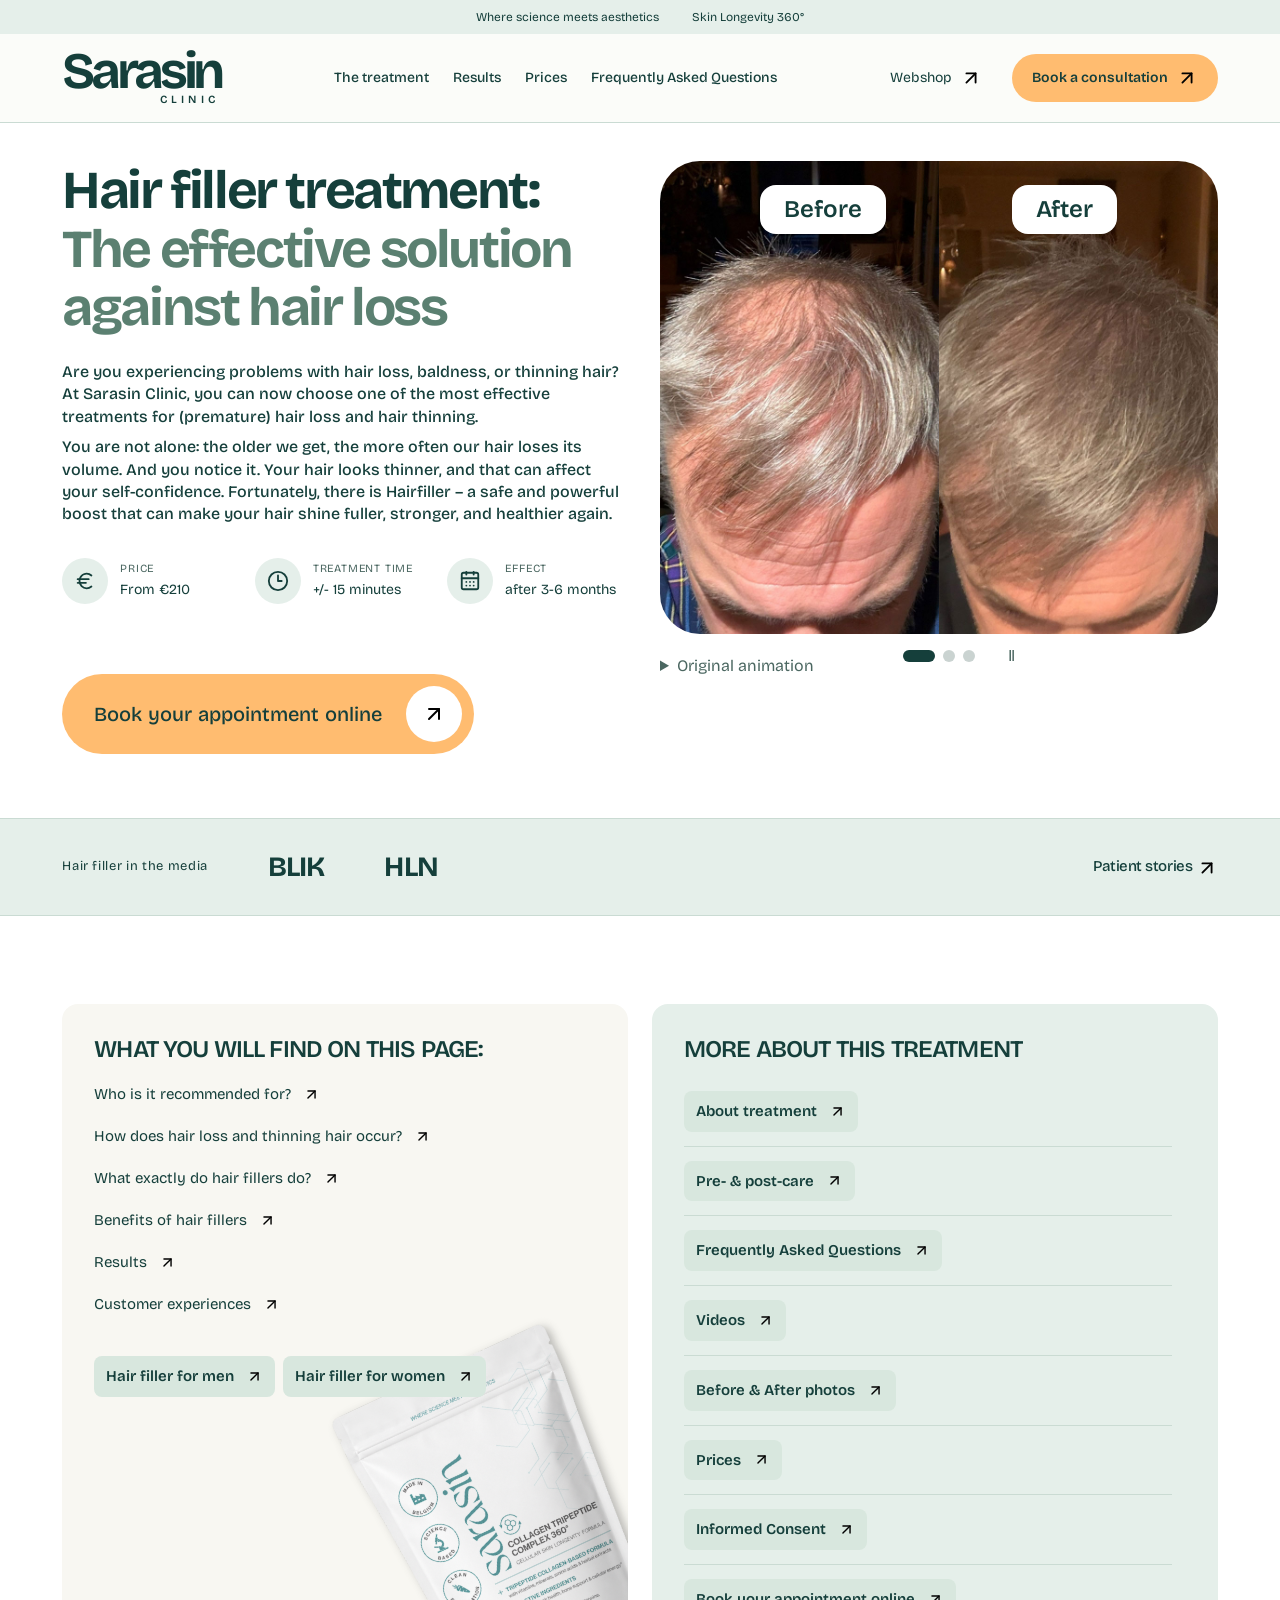
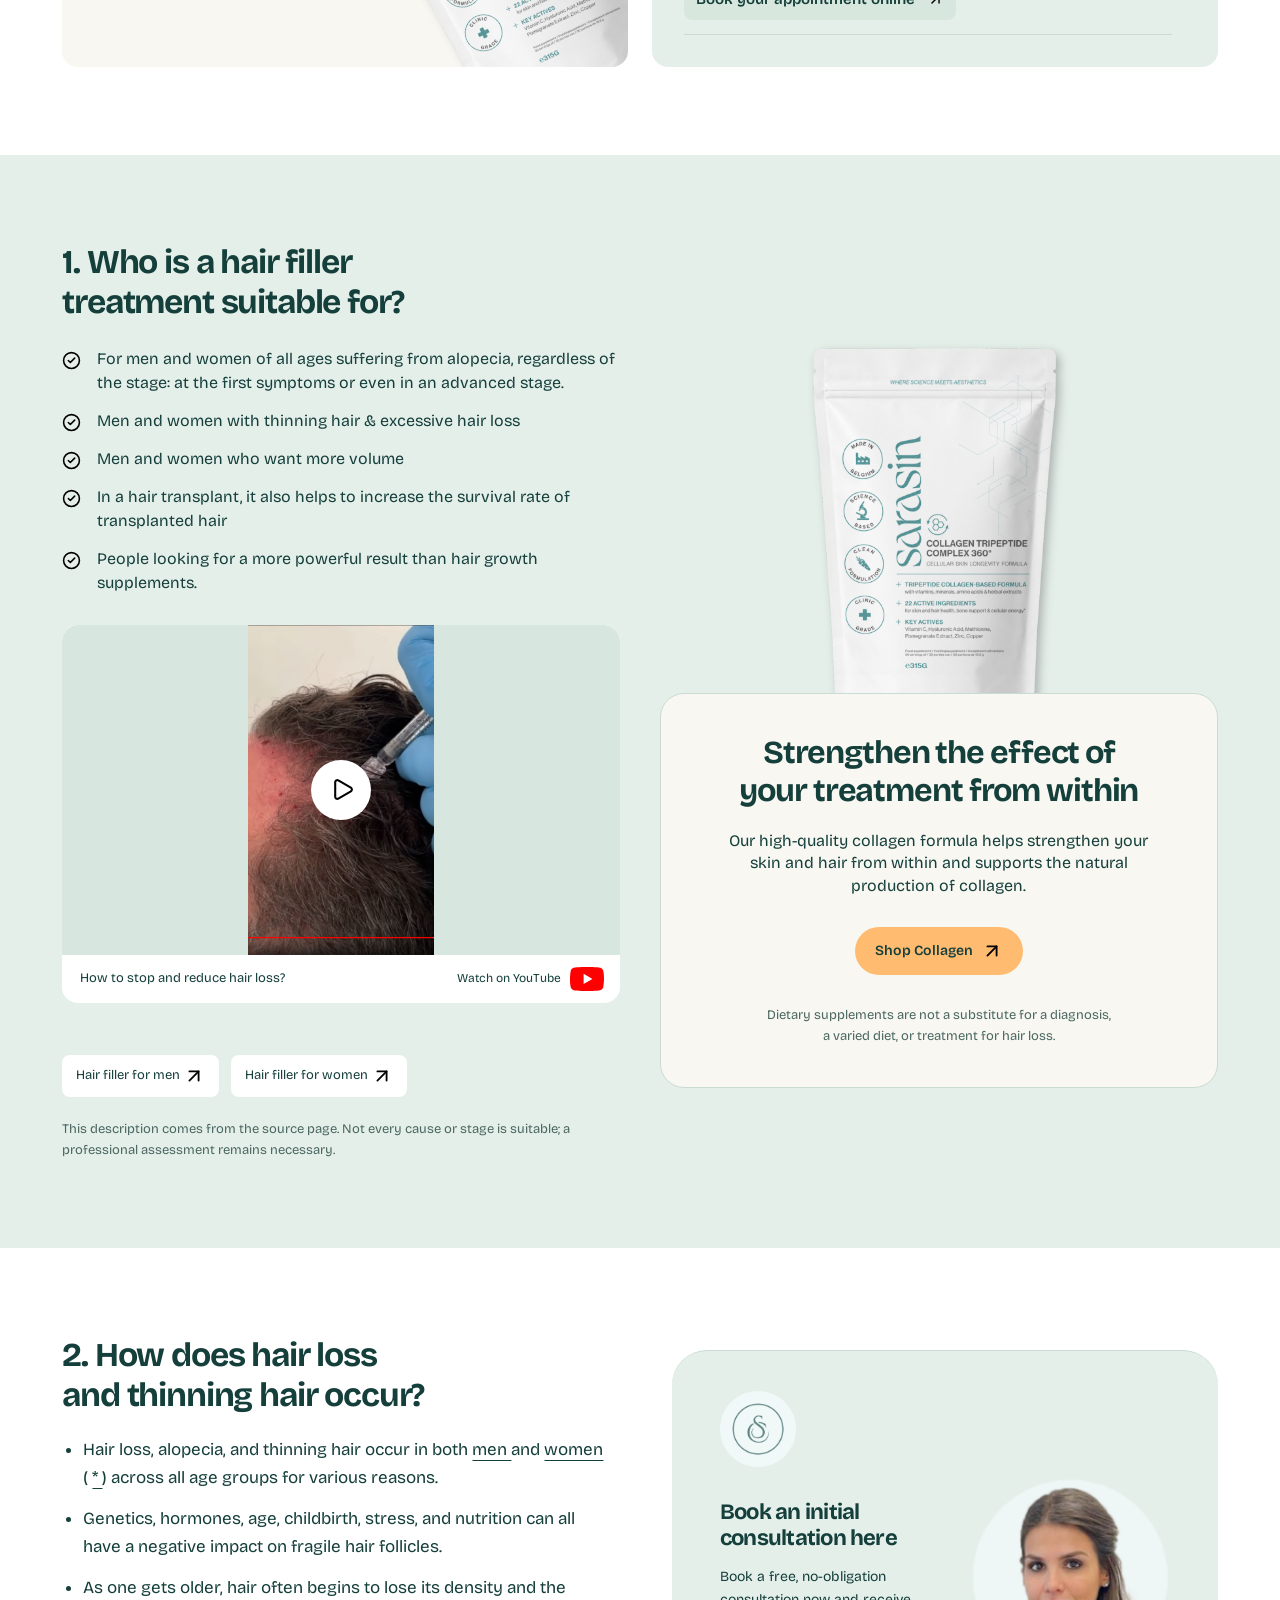
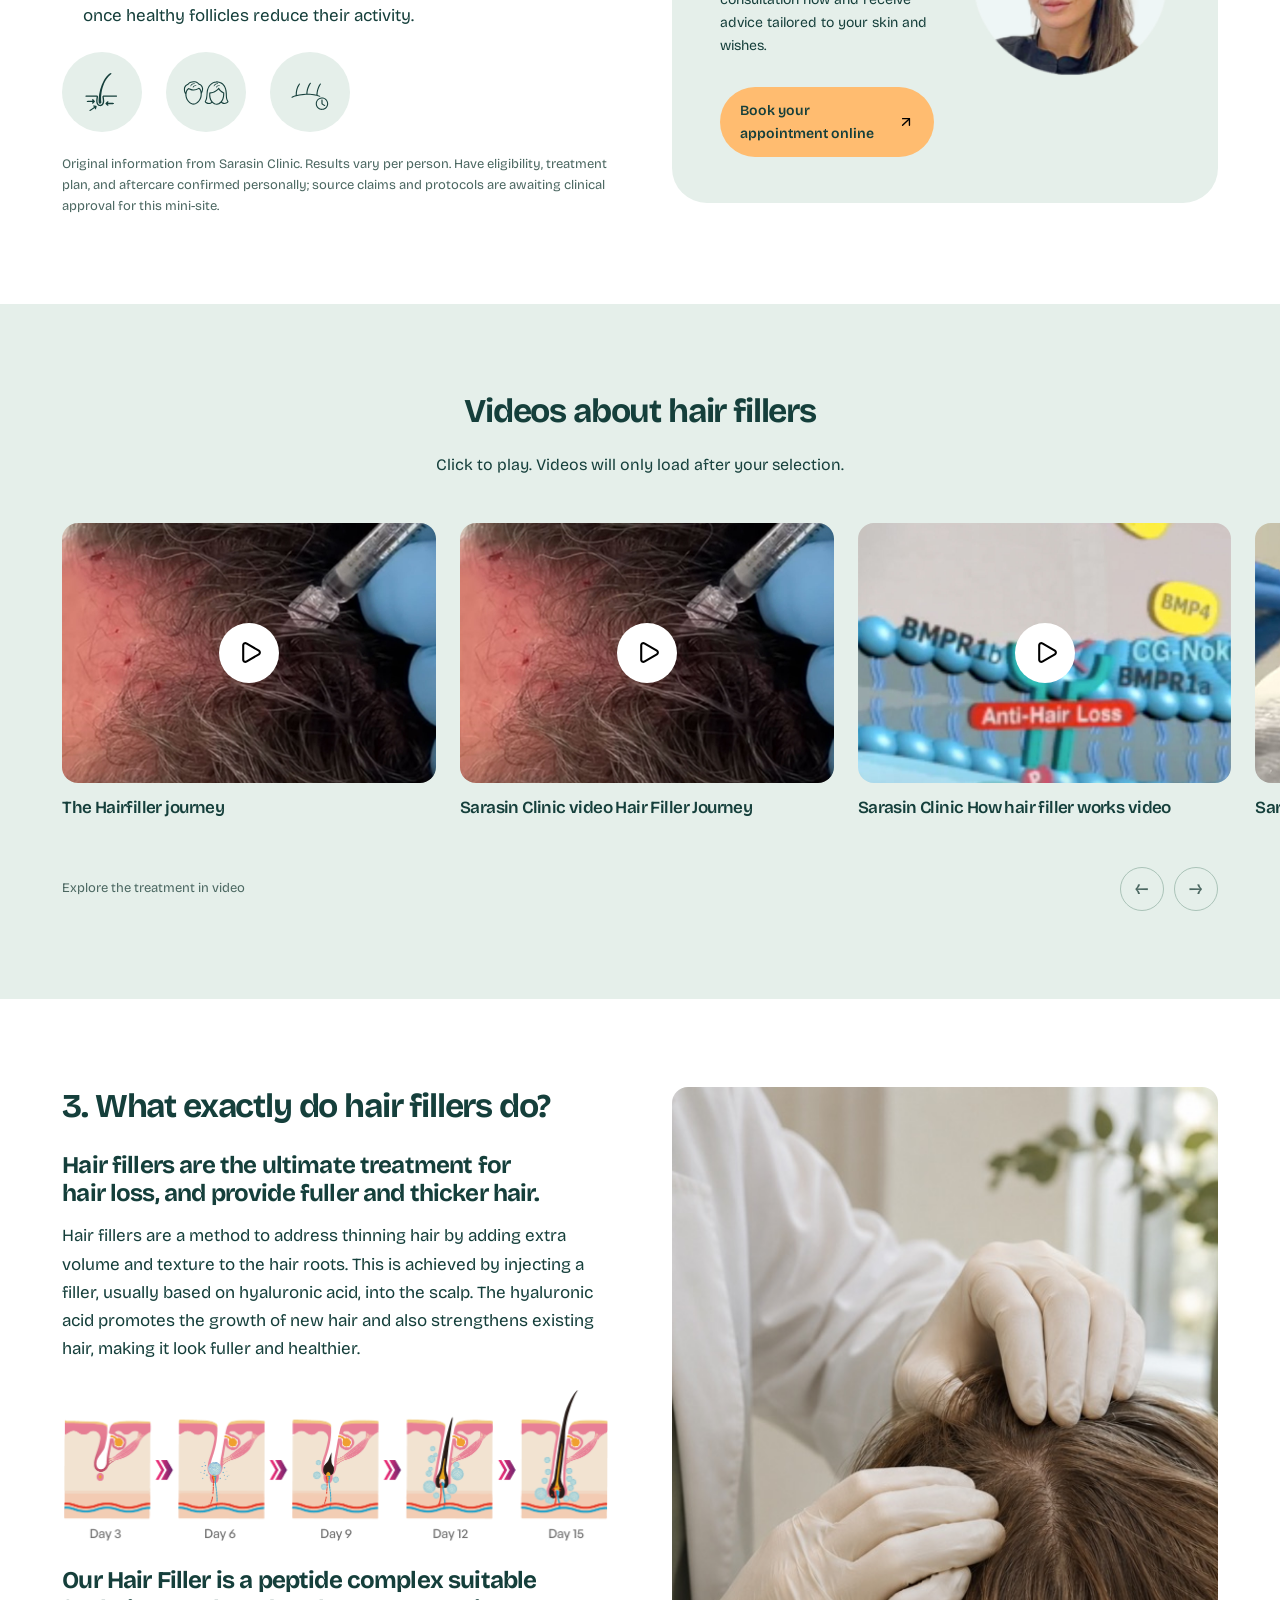
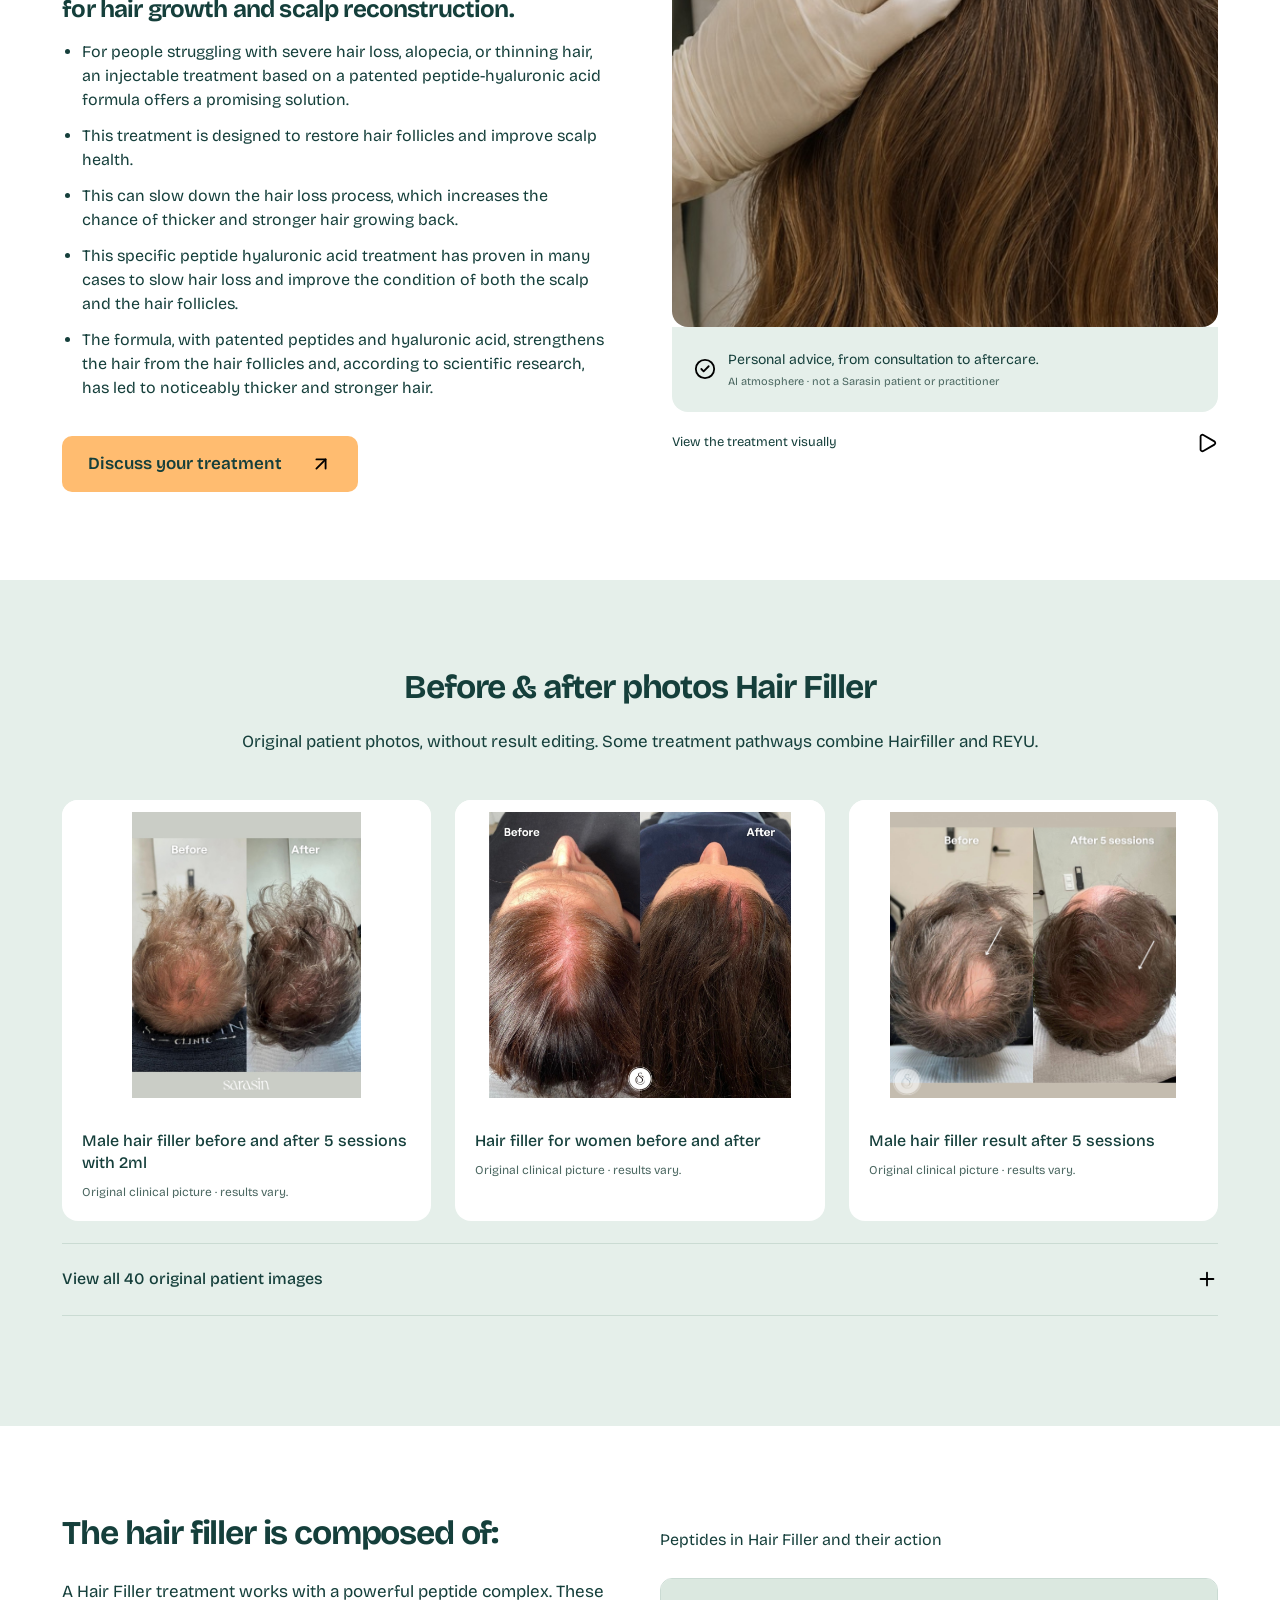
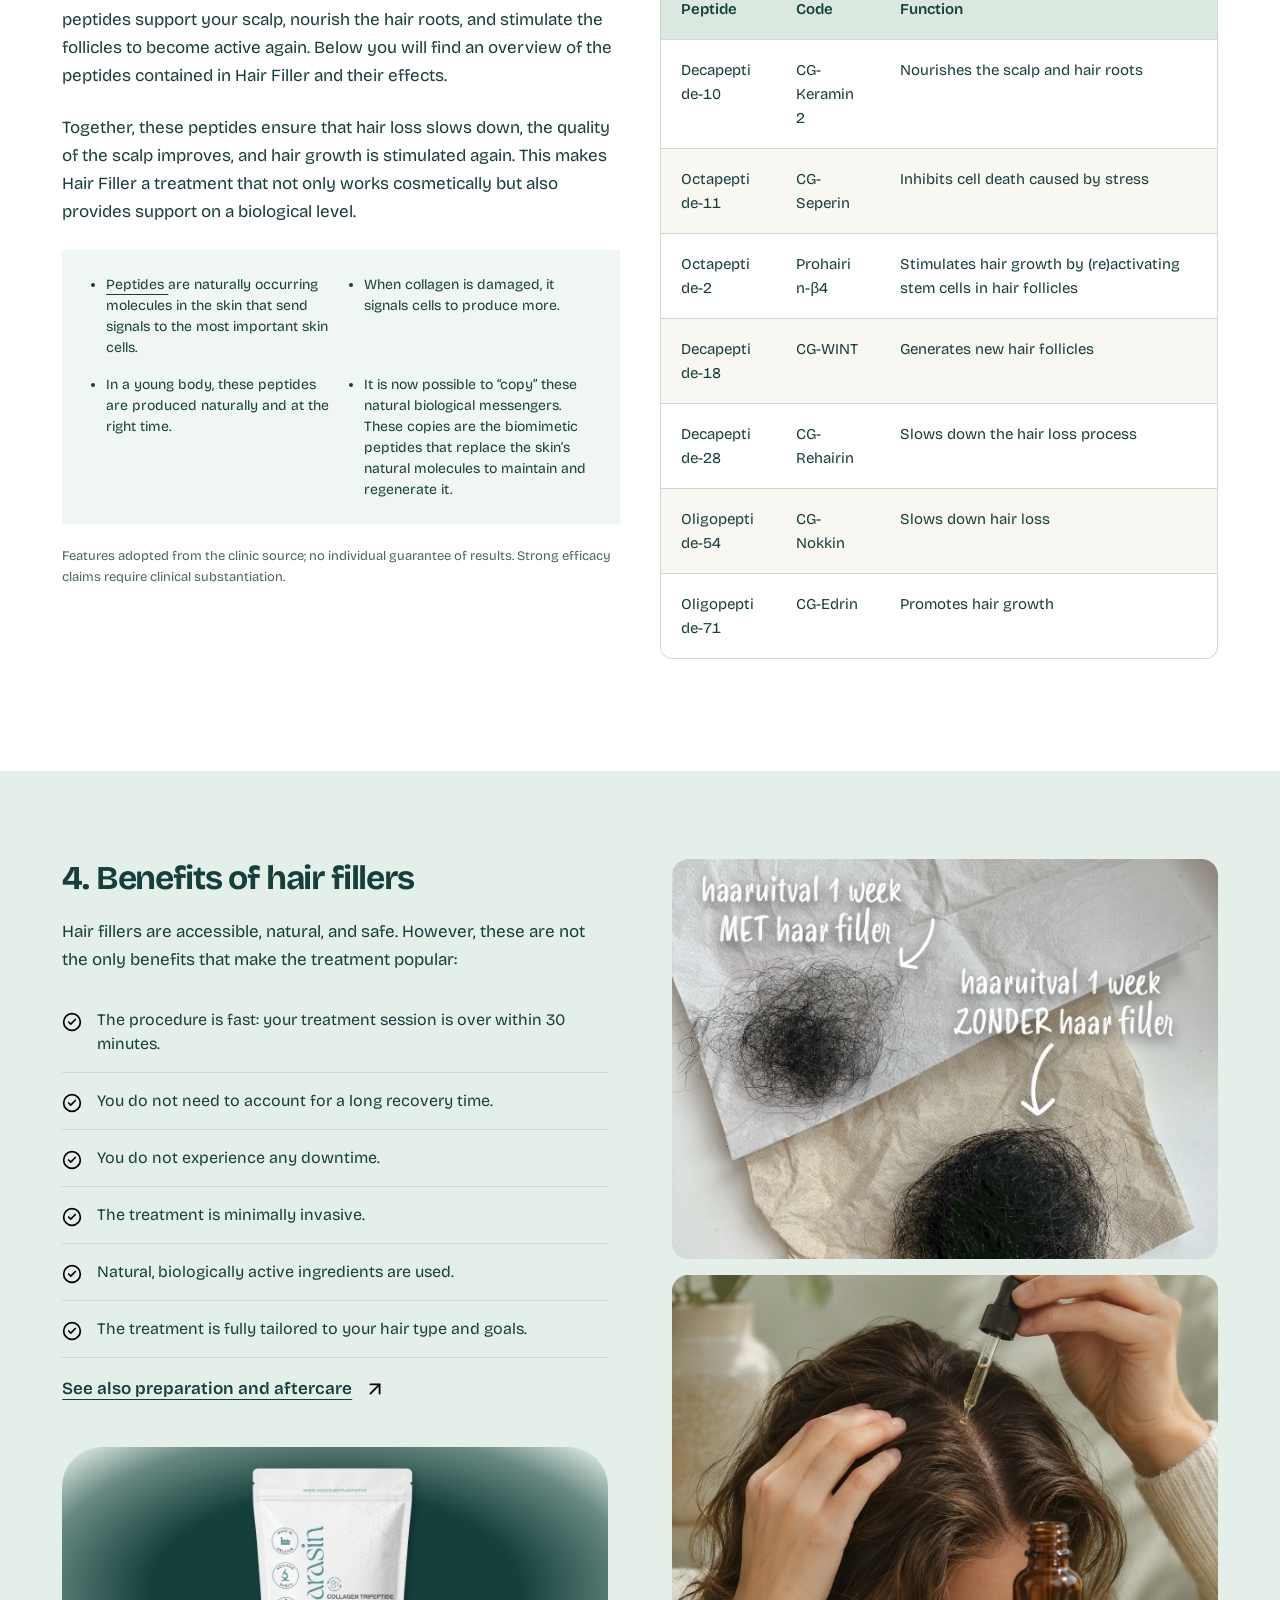
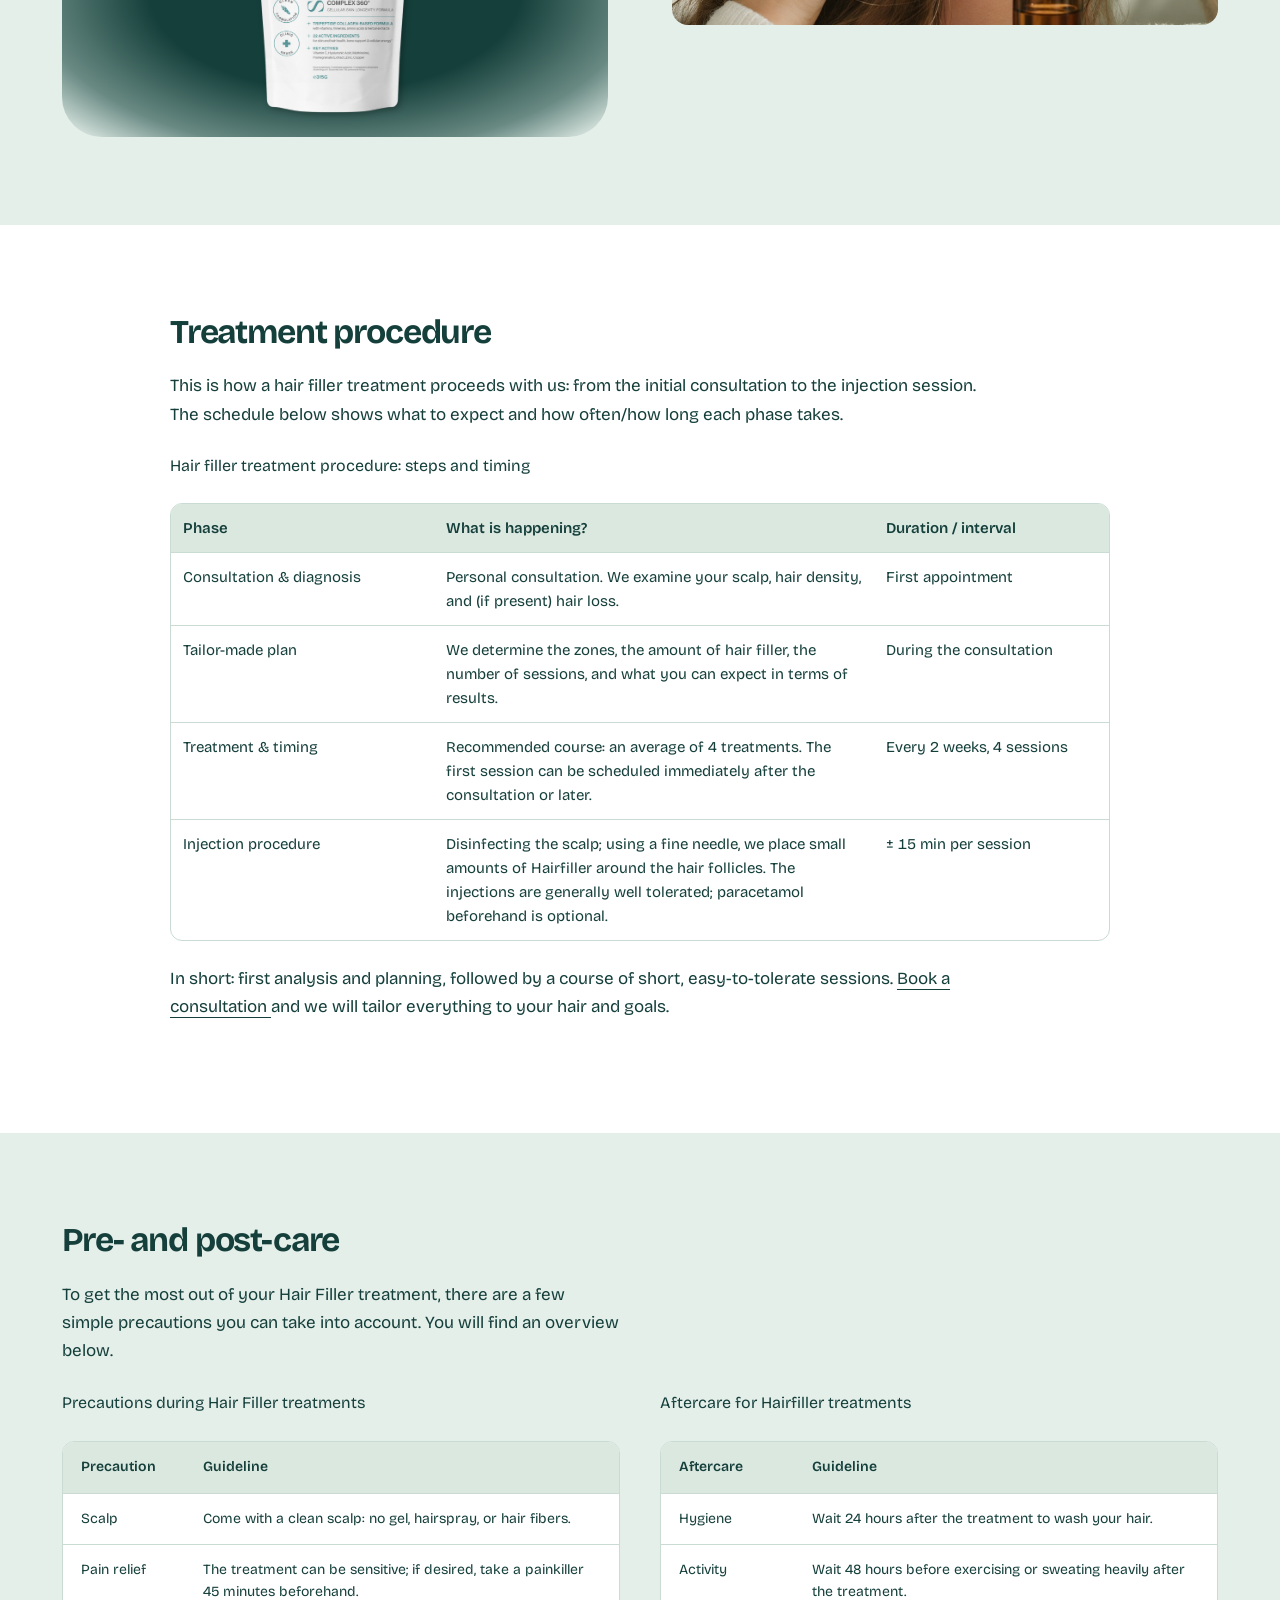
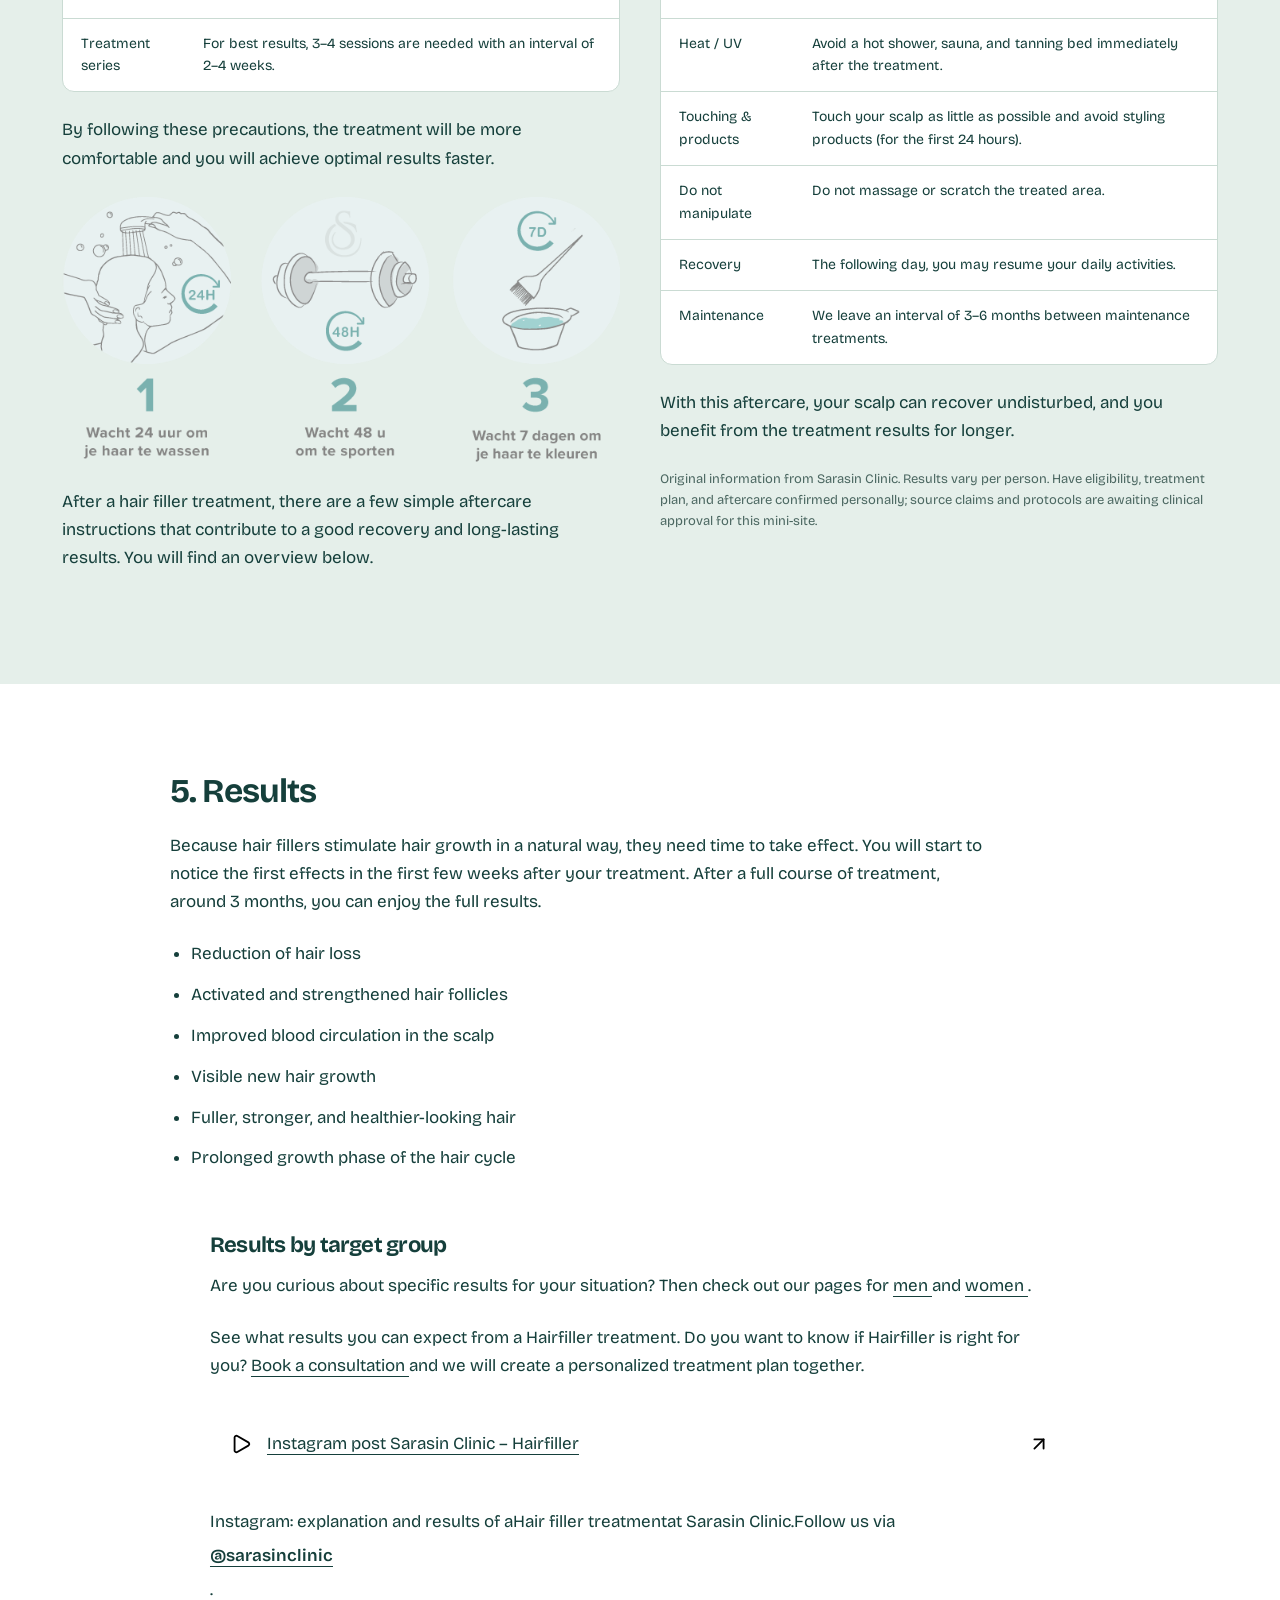
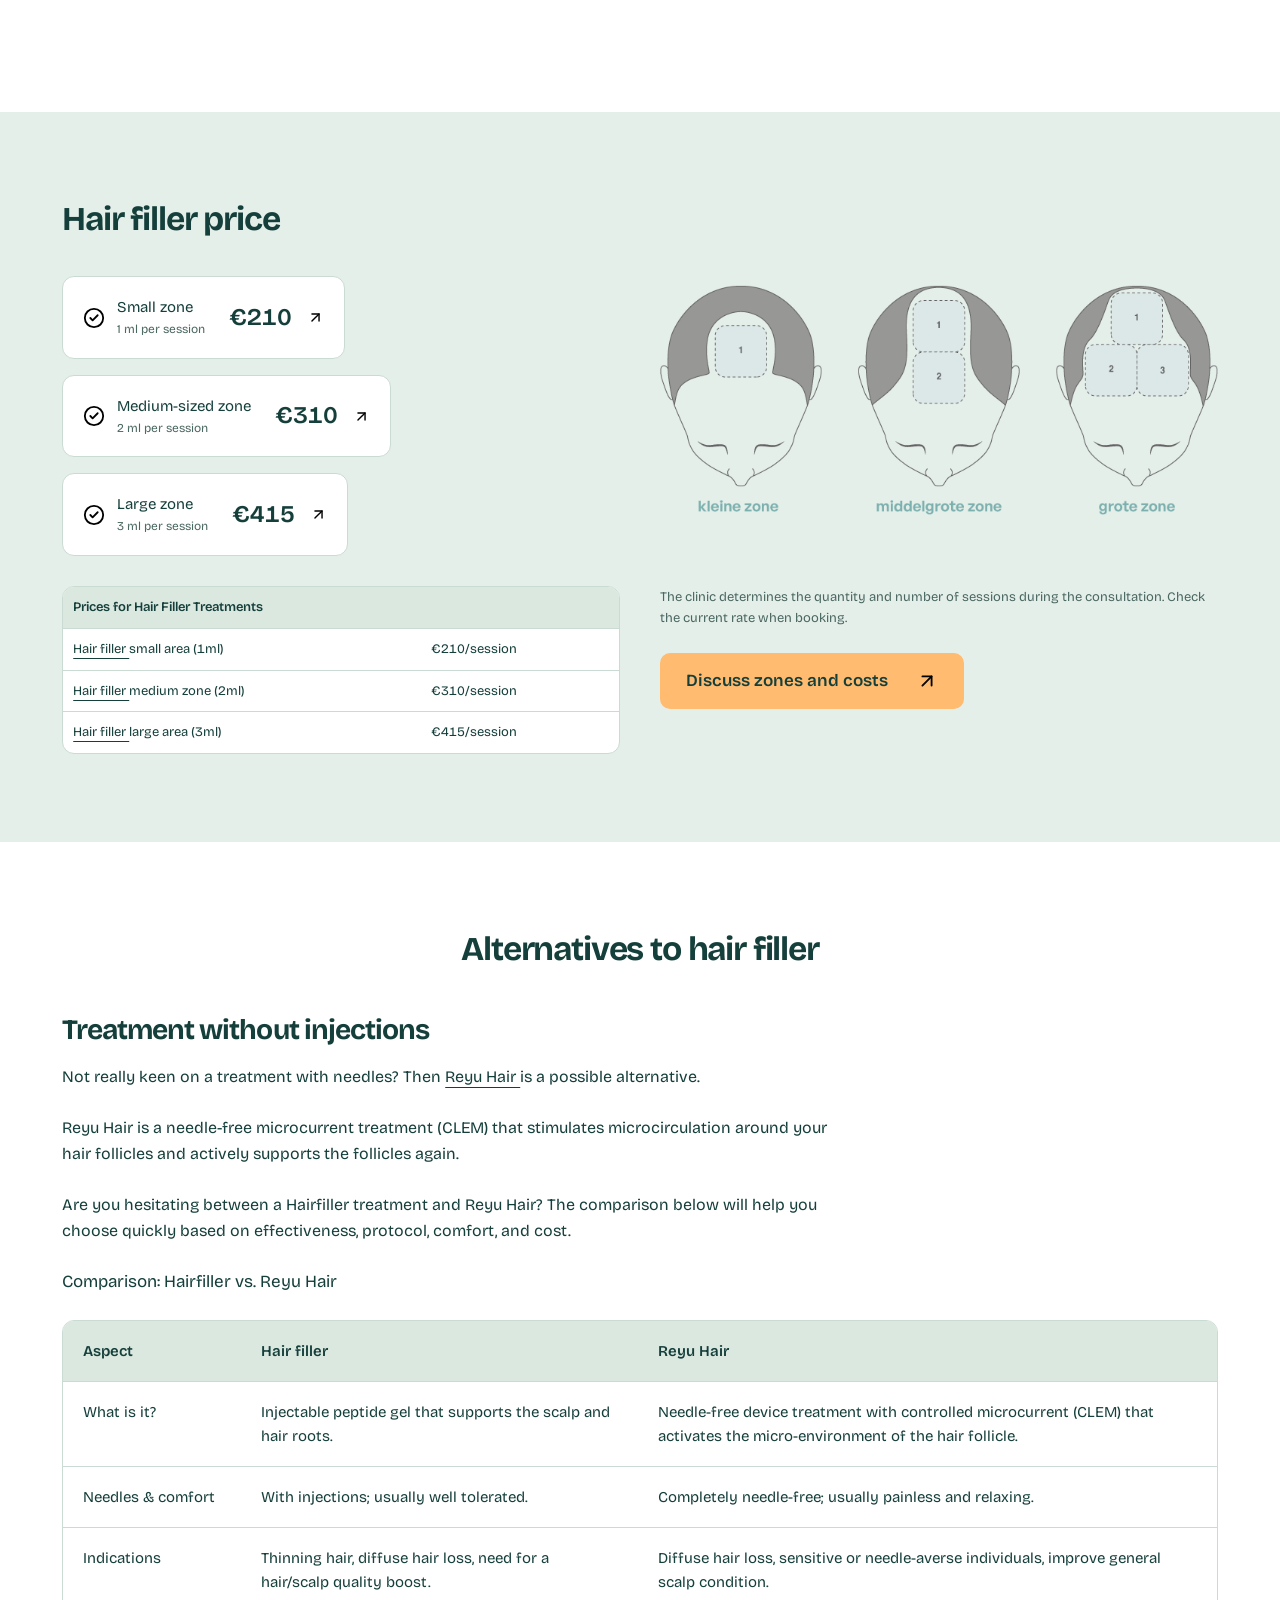
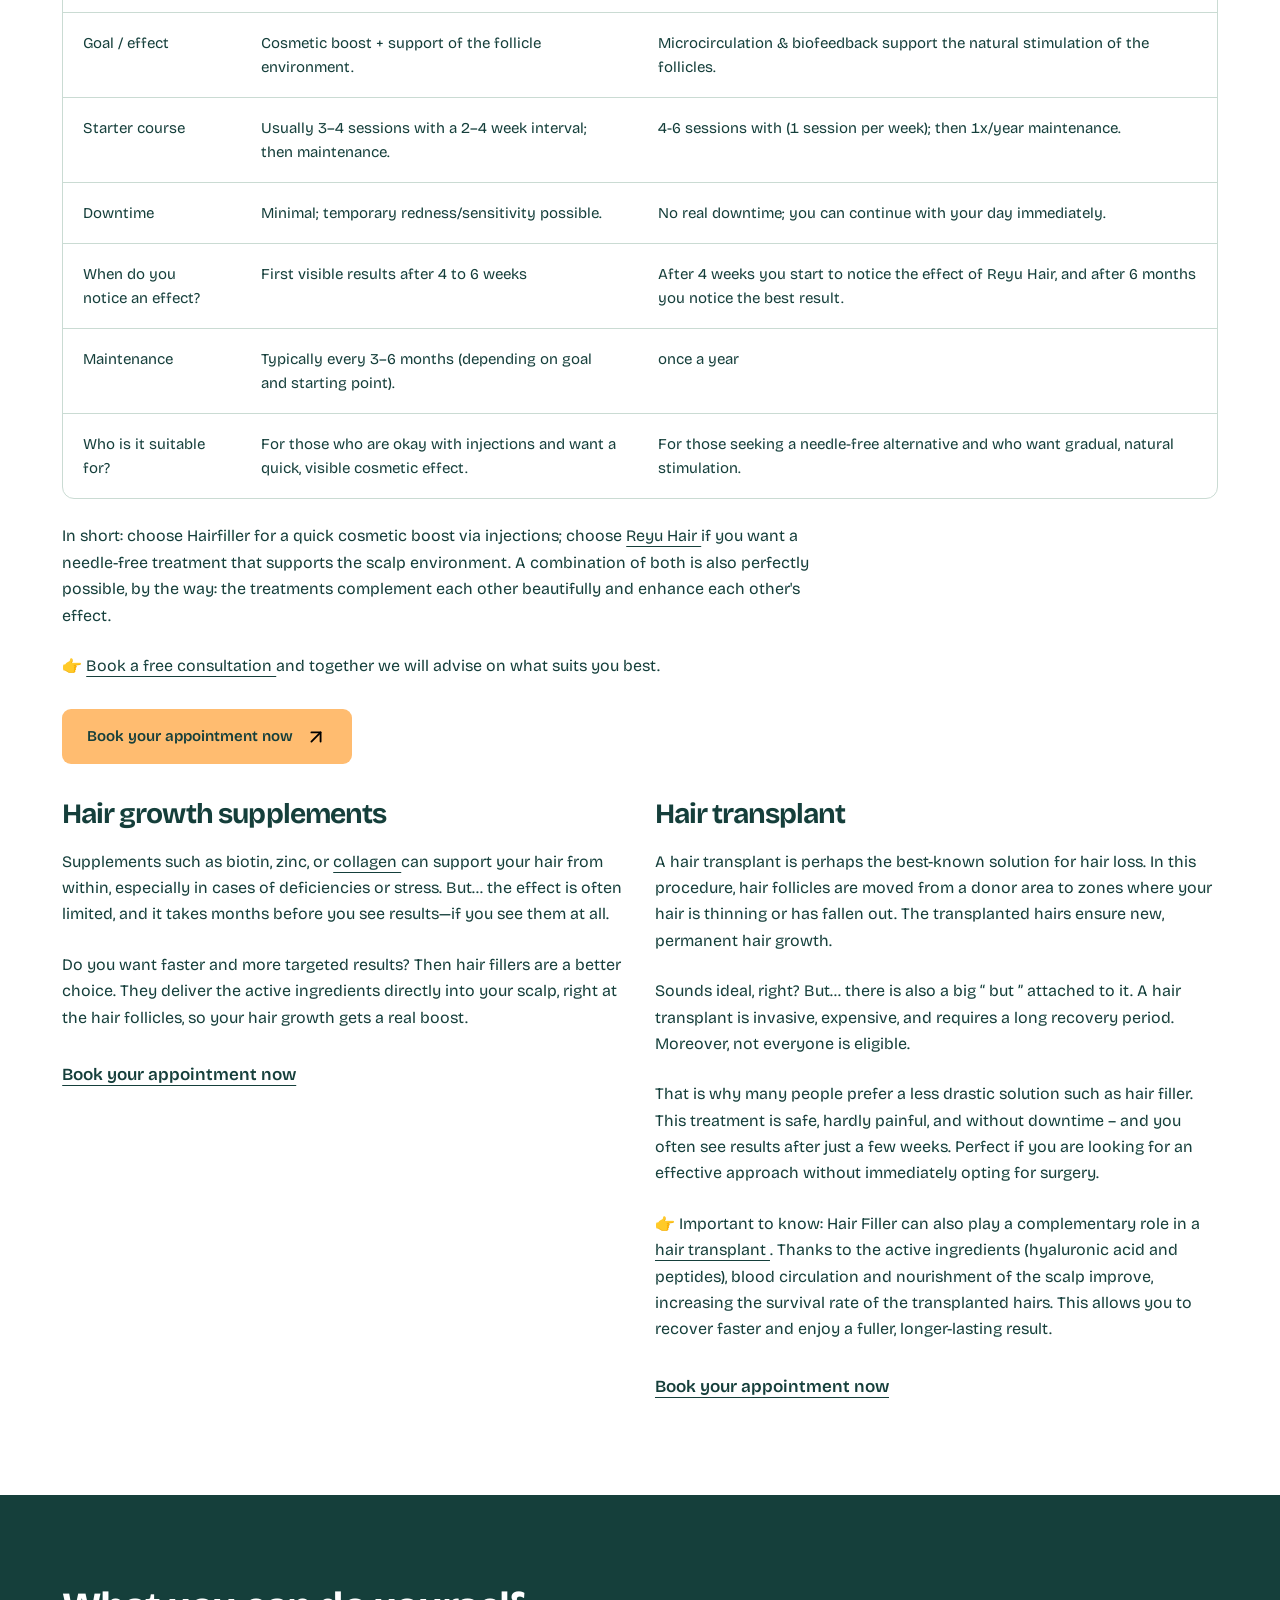
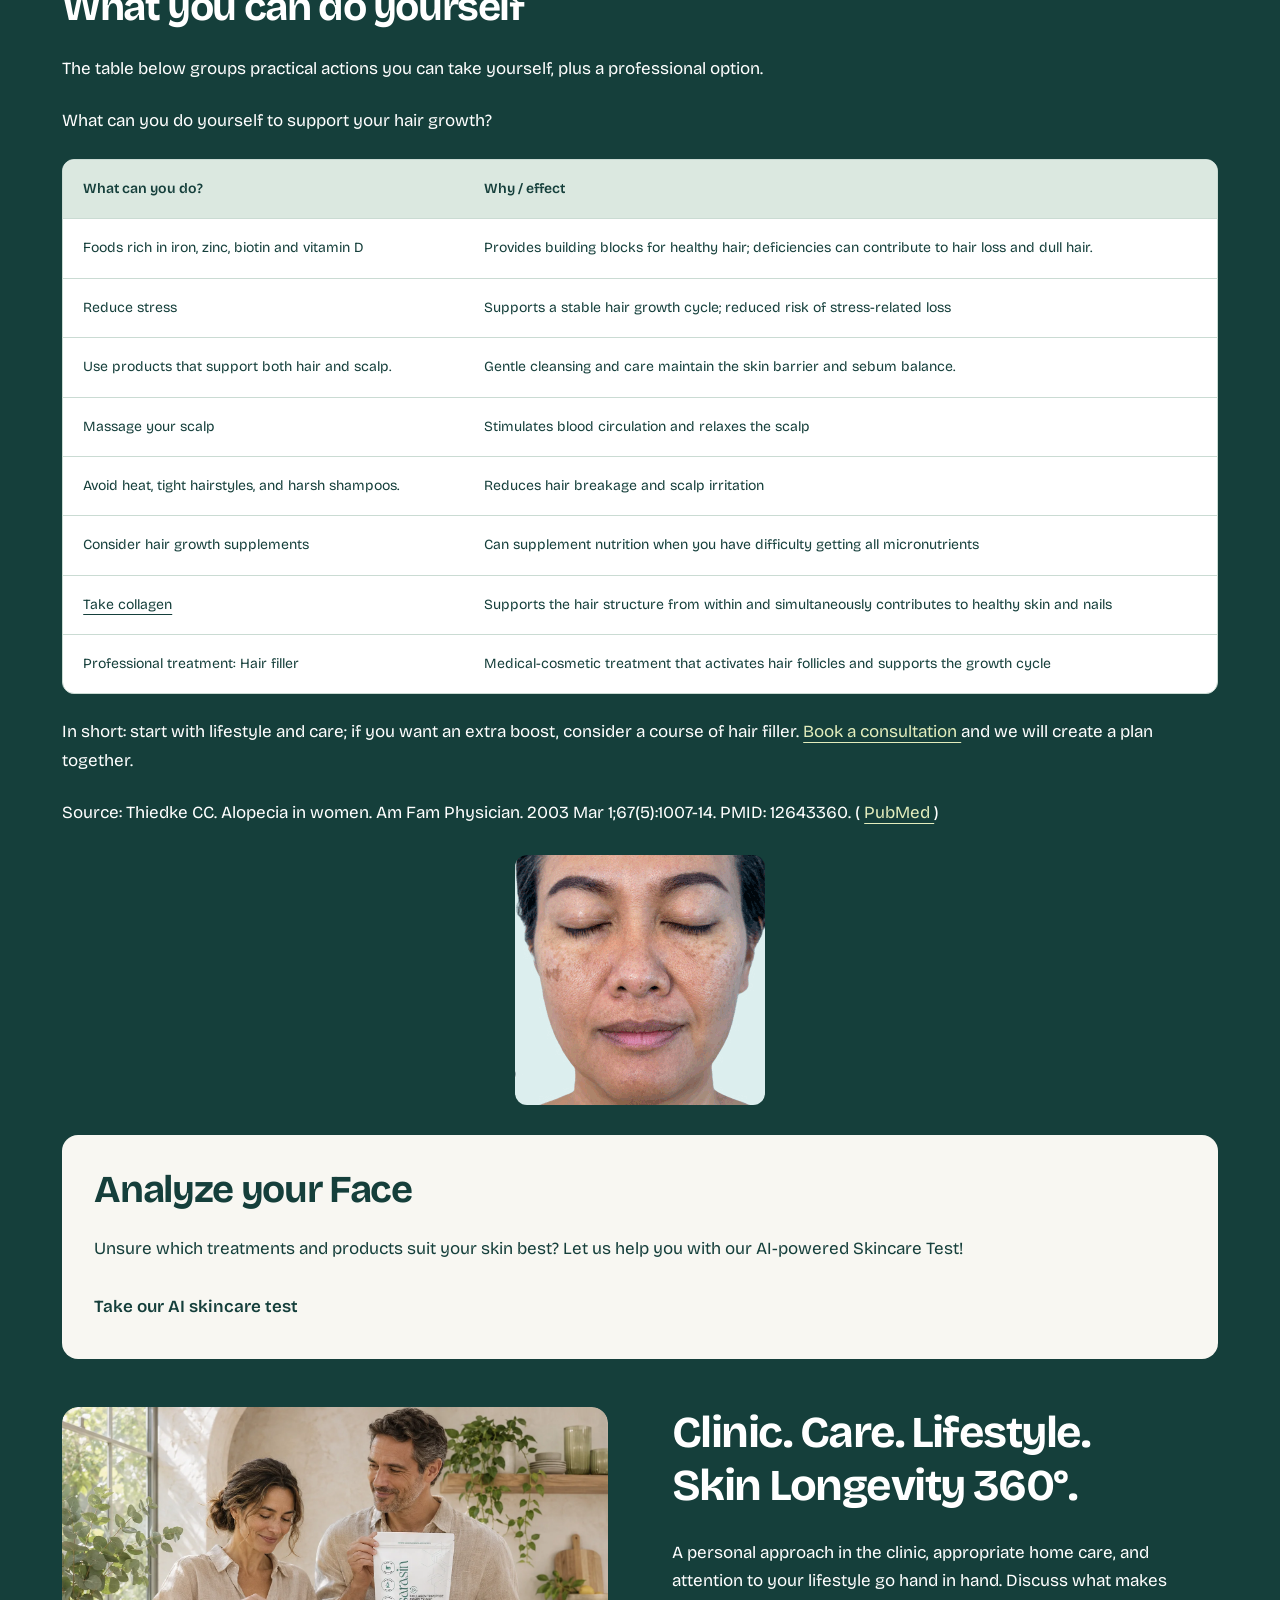
==== commit 4e04bbea: "Use supplied English Figma content throughout the Hairfiller homepage" ====
--- a/index.html
+++ b/index.html
@@ -1,324 +1,273 @@
-<!doctype html><html lang="nl-BE" data-design-revision="2026-11-11-figma" data-homepage-reference="figma-40002354-233">
-<head><meta charset="utf-8"><meta name="viewport" content="width=device-width,initial-scale=1,viewport-fit=cover"><meta name="robots" content="noindex,follow"><meta name="theme-color" content="#e6efea"><title>Hairfiller behandeling & prijzen | Sarasin Clinic</title><meta name="description" content="Alle informatie over Hairfiller bij Sarasin Clinic: geschiktheid, peptiden, voor- en nazorg, echte patiëntbeelden, ervaringen en prijzen vanaf €210."><link rel="canonical" href="https://sarasinclinic.com/behandelingen/hairfiller/"><link rel="preload" as="font" href="assets/fonts/BricolageGrotesque-Regular.woff2" type="font/woff2" crossorigin><link rel="stylesheet" href="homepage.css"><link rel="stylesheet" href="figma-homepage.css"><script defer src="homepage.js"></script><script defer src="measurement.js"></script><script type="application/ld+json">{"@context":"https://schema.org","@type":"WebPage","name":"Hairfiller behandeling","inLanguage":"nl-BE","publisher":{"@type":"Organization","name":"Sarasin Clinic","url":"https://sarasinclinic.com/"}}</script></head>
-<body><a href="#main" class="skip-link">Ga naar inhoud</a><div class="announcement">Where science meets aesthetics <span>Skin Longevity 360°</span></div>
-<header class="site-header"><div class="header-inner wrap"><a class="wordmark" href="https://sarasinclinic.com/" aria-label="Sarasin Clinic homepage">Sarasin<span>CLINIC</span></a><nav class="desktop-nav" aria-label="Hoofdnavigatie"><a href="#overbehandeling">De behandeling</a><a href="#voorenna">Resultaten</a><a href="#prijs">Prijzen</a><a href="#veelgesteldevragen">Veelgestelde vragen</a></nav><div class="header-actions"><a href="https://www.sarasin.shop/">Webshop <img class="icon" src="assets/figma/1a58261f-162e-40b7-a6ee-f8f145dd9032.svg" width="22" height="22" alt="" aria-hidden="true"></a><a class="button button-small" href="https://booking.sarasinclinic.com/appointment/locations">Boek een consult<img class="icon" src="assets/figma/1a58261f-162e-40b7-a6ee-f8f145dd9032.svg" width="22" height="22" alt="" aria-hidden="true"></a></div><button class="menu-toggle" type="button" aria-expanded="false" aria-controls="mobile-menu" aria-label="Open menu"><img class="icon" src="assets/icons/menu.svg" width="22" height="22" alt="" aria-hidden="true"></button></div><nav id="mobile-menu" hidden aria-label="Mobiele navigatie"><a href="#overbehandeling">De behandeling <img class="icon" src="assets/figma/1a58261f-162e-40b7-a6ee-f8f145dd9032.svg" width="22" height="22" alt="" aria-hidden="true"></a><a href="#voorenna">Resultaten <img class="icon" src="assets/figma/1a58261f-162e-40b7-a6ee-f8f145dd9032.svg" width="22" height="22" alt="" aria-hidden="true"></a><a href="#prijs">Prijzen <img class="icon" src="assets/figma/1a58261f-162e-40b7-a6ee-f8f145dd9032.svg" width="22" height="22" alt="" aria-hidden="true"></a><a href="#veelgesteldevragen">Veelgestelde vragen <img class="icon" src="assets/figma/1a58261f-162e-40b7-a6ee-f8f145dd9032.svg" width="22" height="22" alt="" aria-hidden="true"></a><a href="https://www.sarasin.shop/">Webshop <img class="icon" src="assets/figma/1a58261f-162e-40b7-a6ee-f8f145dd9032.svg" width="22" height="22" alt="" aria-hidden="true"></a><a class="button " href="https://booking.sarasinclinic.com/appointment/locations">Boek een consult<img class="icon" src="assets/figma/1a58261f-162e-40b7-a6ee-f8f145dd9032.svg" width="22" height="22" alt="" aria-hidden="true"></a></nav></header><button class="menu-backdrop" hidden tabindex="-1" aria-label="Sluit menu"></button>
+<!doctype html><html lang="en" data-design-revision="2026-11-11-figma-en" data-homepage-reference="figma-40002354-233">
+<head><meta charset="utf-8"><meta name="viewport" content="width=device-width,initial-scale=1,viewport-fit=cover"><meta name="robots" content="noindex,follow"><meta name="theme-color" content="#e6efea"><title>Hair filler treatment & prices | Sarasin Clinic</title><meta name="description" content="Explore Hairfiller at Sarasin Clinic: suitability, peptides, pre- and post-care, original patient photos, experiences and prices from €210."><link rel="canonical" href="https://sarasinclinic.com/behandelingen/hairfiller/"><link rel="preload" as="font" href="assets/fonts/BricolageGrotesque-Regular.woff2" type="font/woff2" crossorigin><link rel="stylesheet" href="homepage.css"><link rel="stylesheet" href="figma-homepage.css"><script defer src="homepage.js"></script><script defer src="measurement.js"></script><script type="application/ld+json">{"@context":"https://schema.org","@type":"WebPage","name":"Hair filler treatment","inLanguage":"en","publisher":{"@type":"Organization","name":"Sarasin Clinic","url":"https://sarasinclinic.com/"}}</script></head>
+<body><a href="#main" class="skip-link">Skip to content</a><div class="announcement">Where science meets aesthetics <span>Skin Longevity 360°</span></div>
+<header class="site-header"><div class="header-inner wrap"><a class="wordmark" href="https://sarasinclinic.com/" aria-label="Sarasin Clinic homepage">Sarasin<span>CLINIC</span></a><nav class="desktop-nav" aria-label="Main navigation"><a href="#overbehandeling">The treatment</a><a href="#voorenna">Results</a><a href="#prijs">Prices</a><a href="#veelgesteldevragen">Frequently Asked Questions</a></nav><div class="header-actions"><a href="https://www.sarasin.shop/">Webshop <img class="icon" src="assets/figma/1a58261f-162e-40b7-a6ee-f8f145dd9032.svg" width="22" height="22" alt="" aria-hidden="true"></a><a class="button button-small" href="https://booking.sarasinclinic.com/appointment/locations">Book a consultation<img class="icon" src="assets/figma/1a58261f-162e-40b7-a6ee-f8f145dd9032.svg" width="22" height="22" alt="" aria-hidden="true"></a></div><button class="menu-toggle" type="button" aria-expanded="false" aria-controls="mobile-menu" aria-label="Open menu"><img class="icon" src="assets/icons/menu.svg" width="22" height="22" alt="" aria-hidden="true"></button></div><nav id="mobile-menu" hidden aria-label="Mobile navigation"><a href="#overbehandeling">The treatment <img class="icon" src="assets/figma/1a58261f-162e-40b7-a6ee-f8f145dd9032.svg" width="22" height="22" alt="" aria-hidden="true"></a><a href="#voorenna">Results <img class="icon" src="assets/figma/1a58261f-162e-40b7-a6ee-f8f145dd9032.svg" width="22" height="22" alt="" aria-hidden="true"></a><a href="#prijs">Prices <img class="icon" src="assets/figma/1a58261f-162e-40b7-a6ee-f8f145dd9032.svg" width="22" height="22" alt="" aria-hidden="true"></a><a href="#veelgesteldevragen">Frequently Asked Questions <img class="icon" src="assets/figma/1a58261f-162e-40b7-a6ee-f8f145dd9032.svg" width="22" height="22" alt="" aria-hidden="true"></a><a href="https://www.sarasin.shop/">Webshop <img class="icon" src="assets/figma/1a58261f-162e-40b7-a6ee-f8f145dd9032.svg" width="22" height="22" alt="" aria-hidden="true"></a><a class="button " href="https://booking.sarasinclinic.com/appointment/locations">Book a consultation<img class="icon" src="assets/figma/1a58261f-162e-40b7-a6ee-f8f145dd9032.svg" width="22" height="22" alt="" aria-hidden="true"></a></nav></header><button class="menu-backdrop" hidden tabindex="-1" aria-label="Close menu"></button>
 <main id="main">
-<section class="hero wrap" aria-labelledby="hero-title"><div class="hero-copy"><h1 id="hero-title" data-original-heading="1">Hair filler behandeling: <br><span>De effectieve oplossing tegen haaruitval</span></h1><div class="hero-intro"><div id="CONTENT-001" data-original-item="CONTENT-001" class="source-item   "><p>Ervaar je <strong>problemen met haaruitval, kaalheid of dunner wordend haar</strong>? Bij Sarasin Clinic kan je nu kiezen voor <strong>één van de meest doeltreffende behandelingen tegen (vroegtijdig) haarverlies en haarverdunning</strong>.</p></div><div id="CONTENT-002" data-original-item="CONTENT-002" class="source-item   "><p>Je bent niet alleen: hoe ouder we worden, hoe vaker ons haar zijn volume verliest. En dat merk je. Je haar lijkt dunner en dat kan je zelfvertrouwen beïnvloeden. Gelukkig is er <a href="#overbehandeling">Hairfiller</a> – een <strong>veilige en krachtige boost die je haar weer voller, sterker en gezonder kan laten stralen</strong>.</p></div></div><div class="hero-facts"><div><span class="fact-icon"><img src="assets/figma/4305a9ea-1011-496c-a91b-0996fab15e10.svg" alt="" class="" width="22" height="22" loading="lazy" decoding="async"></span><div><div id="CONTENT-003" data-original-item="CONTENT-003" class="source-item   "><p>PRIJS</p></div><div id="CONTENT-004" data-original-item="CONTENT-004" class="source-item   "><p>Vanaf € 210</p></div></div></div><div><span class="fact-icon"><img src="assets/figma/b81c130e-1bfd-4cc7-9210-5767b32298ea.svg" alt="" class="" width="22" height="22" loading="lazy" decoding="async"></span><div><div id="CONTENT-005" data-original-item="CONTENT-005" class="source-item   "><p>BEHANDELTIJD</p></div><div id="CONTENT-006" data-original-item="CONTENT-006" class="source-item   "><p>+/- 15 minuten</p></div></div></div><div><span class="fact-icon"><img src="assets/figma/34fdcdd2-c766-4ddd-91b3-187bbfc26ef2.svg" alt="" class="" width="22" height="22" loading="lazy" decoding="async"></span><div><div id="CONTENT-007" data-original-item="CONTENT-007" class="source-item   "><p>EFFECT</p></div><div id="CONTENT-008" data-original-item="CONTENT-008" class="source-item   "><p>na 3-6 maand</p></div></div></div></div></div><div class="hero-visual"><div class="hero-comparison"><img id="hero-result" src="assets/figma/a987057e-3c10-4632-969d-e70eca618918.png" width="760" height="673" alt="Echte voor- en nafoto van Hairfiller bij Sarasin Clinic" fetchpriority="high"><span class="comparison-chip before">Voor</span><span class="comparison-chip after">Na</span></div><div class="hero-controls"><div class="result-picker" aria-label="Kies een patiëntbeeld"><button type="button" data-hero-slide="0" aria-label="Toon patiëntbeeld 1" aria-pressed="true"><span class="sr-only">Patiëntbeeld 1</span></button><button type="button" data-hero-slide="1" aria-label="Toon patiëntbeeld 2" aria-pressed="false"><span class="sr-only">Patiëntbeeld 2</span></button><button type="button" data-hero-slide="2" aria-label="Toon patiëntbeeld 3" aria-pressed="false"><span class="sr-only">Patiëntbeeld 3</span></button><button id="hero-pause" type="button" aria-pressed="false" aria-label="Pauzeer patiëntbeelden">Pauzeer</button></div><details class="original-animation"><summary>Originele animatie</summary><div id="CONTENT-009" data-original-item="CONTENT-009" class="source-item  source-picture "><img data-original-image="https://sarasinclinic.com/wp-content/uploads/2022/08/Haarfillersgifwebsite1-ezgif.com-speed.gif" src="assets/source/Haarfillersgifwebsite1-ezgif.com-speed.gif" alt="haarfiller resulten sarasin clinic" width="1080" height="1080" loading="lazy" decoding="async"></div></details></div></div><div class="hero-cta"><div id="CONTENT-010" data-original-item="CONTENT-010" class="source-item   source-action"><a href="https://sarasinclinic.com/maak-een-afspraak/" title="Maak een afspraak!">Boek online je afspraak </a></div></div></section>
-<div class="press-strip"><div class="wrap"><span>Hairfiller in de media</span><a href="#media-publicaties">BLIK</a><a href="#media-publicaties">HLN</a><a href="#klant">Patiëntverhalen <img class="icon" src="assets/figma/1a58261f-162e-40b7-a6ee-f8f145dd9032.svg" width="22" height="22" alt="" aria-hidden="true"></a></div></div>
-<section class="wrap section-space page-guides"><div class="guide-card"><h2 data-original-heading="2">WAT JE OP DEZE PAGINA ZAL VINDEN:</h2><div id="CONTENT-011" data-original-item="CONTENT-011" class="source-item   "><ol>
-<li><a href="#wie">Hairfiller voor wie is het een aanrader?</a></li>
-<li><a href="#hoe">Hoe ontstaat haaruitval en dunner wordend haar?</a></li>
-<li><a href="#overbehandeling">Wat doen Hair Fillers juist?</a></li>
-<li><a href="#voordelen">Voordelen van haarfillers</a></li>
-<li><a href="#resultaten">Resultaten</a></li>
-<li><a href="#klant">Klantervaringen</a></li>
-</ol></div><div id="CONTENT-012" data-original-item="CONTENT-012" class="source-item   source-action"><a href="https://sarasinclinic.com/behandelingen/hairfiller/mannen/"> Hair filler voor mannen</a></div><div id="CONTENT-013" data-original-item="CONTENT-013" class="source-item   source-action"><a href="https://sarasinclinic.com/behandelingen/hairfiller/vrouw/"> Hair filler voor vrouwen</a></div><img src="assets/figma/9de66e7c-e8b9-4c4a-907e-9c0c591feade.png" alt="" class="guide-product" width="1080" height="1350" loading="lazy" decoding="async"></div><div class="guide-card"><h2 data-original-heading="3">MEER OVER DEZE BEHANDELING</h2><div id="CONTENT-014" data-original-item="CONTENT-014" class="source-item   source-action"><a href="#overbehandeling"> Over behandeling</a></div><div id="CONTENT-015" data-original-item="CONTENT-015" class="source-item   source-action"><a href="#nazorg"> Voor- &amp; nazorg</a></div><div id="CONTENT-016" data-original-item="CONTENT-016" class="source-item   source-action"><a href="#veelgesteldevragen"> Veelgestelde vragen</a></div><div id="CONTENT-017" data-original-item="CONTENT-017" class="source-item   source-action"><a href="#videoshaarfiller"> Video's</a></div><div id="CONTENT-018" data-original-item="CONTENT-018" class="source-item   source-action"><a href="#voorenna"> Voor &amp; Na foto's</a></div><div id="CONTENT-019" data-original-item="CONTENT-019" class="source-item   source-action"><a href="#prijs"> Prijzen</a></div><div id="CONTENT-020" data-original-item="CONTENT-020" class="source-item   source-action"><a href="https://sarasinclinic.com/informed-consent/"> Informed Consent</a></div><div id="CONTENT-021" data-original-item="CONTENT-021" class="source-item   source-action"><a href="https://sarasinclinic.com/maak-een-afspraak/" title="Maak een afspraak!">Boek online je afspraak </a></div></div></section>
-<section class="sage-band" id="wie"><div class="wrap section-space audience-layout"><div class="reading suitability"><h2 data-original-heading="4">1. Voor wie is een Hairfiller behandeling geschikt?</h2><div id="CONTENT-022" data-original-item="CONTENT-022" class="source-item   "><ul>
-<li>Voor <strong>mannen en vrouwen van alle leeftijden</strong> die aan alopecia lijden, in welk stadium ze zich ook bevinden: bij de eerste symptomen of zelfs in een vergevorderd stadium.</li>
-<li>Mannen en vrouwen met <strong>dun haar &amp; overmatig haarverlies</strong>.</li>
-<li>Mannen en vrouwen die <strong>meer volume</strong> wensen.</li>
-<li>Bij een haartransplantatie helpt het ook om de<strong> overlevingskans van getransplanteerd haar te verhogen</strong>.</li>
-<li>Personen die op zoek zijn naar een krachtiger resultaat dan haargroei-supplementen.</li>
-</ul></div><div id="CONTENT-023" data-original-item="CONTENT-023" class="source-video"><button class="video-cover" data-video="IJwhkNviX20" type="button" aria-label="Speel Hoe haaruitval stoppen en verminderen?"><img src="assets/figma/d58df222-e83c-4f17-a6d6-c3146369b9c6.png" alt="" loading="lazy"><span class="play-circle"><img class="icon" src="assets/figma/f3250951-48ef-49c2-941e-bb88dc2bef9c.svg" width="25" height="25" alt="" aria-hidden="true"></span></button><span class="source-video-title">Hoe haaruitval stoppen en verminderen?</span><a class="original-video-link" href="https://www.youtube.com/embed/IJwhkNviX20?feature=oembed" target="_blank" rel="noopener">Bekijk op YouTube <img src="assets/figma/4d231362-c77f-48fc-bf81-edf69f0f1df1.svg" alt="" class="youtube-mark" width="34" height="24" loading="lazy" decoding="async"></a></div><div class="audience-links"><a href="https://sarasinclinic.com/behandelingen/hairfiller/mannen/">Hairfiller voor mannen <img class="icon" src="assets/figma/1a58261f-162e-40b7-a6ee-f8f145dd9032.svg" width="22" height="22" alt="" aria-hidden="true"></a><a href="https://sarasinclinic.com/behandelingen/hairfiller/vrouw/">Hairfiller voor vrouwen <img class="icon" src="assets/figma/1a58261f-162e-40b7-a6ee-f8f145dd9032.svg" width="22" height="22" alt="" aria-hidden="true"></a></div><p class="clinical-note">Deze omschrijving komt uit de bronpagina. Niet elke oorzaak of elk stadium is geschikt; een professionele beoordeling blijft nodig.</p></div><aside class="suitability-product" aria-label="Collageen voor je thuisroutine"><div id="CONTENT-024" data-original-item="CONTENT-024" class="source-item  source-picture "><img data-original-image="https://sarasinclinic.com/wp-content/uploads/2024/07/transparent-background.png" src="assets/figma/e06a6678-e996-4f61-8152-7138c24bee45.png" alt="Sarasin Collagen Tripeptide Complex" width="1080" height="1350" loading="lazy" decoding="async"></div><div><h3 data-original-heading="5">Versterk het effect van je behandeling van binnenuit</h3><div id="CONTENT-025" data-original-item="CONTENT-025" class="source-item   "><p>Onze <strong>hoogwaardige collageenformule</strong> helpt je <strong>huid en haar van binnenuit </strong>te<strong> verstevigen</strong> en ondersteunt de natuurlijke aanmaak van collageen.</p></div><div id="CONTENT-026" data-original-item="CONTENT-026" class="source-item   source-action"><a href="https://www.sarasin.shop/products/collageen" title="Shop skincare">Shop Collageen </a></div><p class="clinical-note">Voedingssupplementen zijn geen vervanging voor een diagnose, gevarieerde voeding of behandeling van haarverlies.</p></div></aside></div></section>
-<section class="wrap section-space split cause-section" id="oorzaken"><div class="reading"><span id="hoe" class="anchor-target"></span><h2 data-original-heading="6">2. Hoe ontstaat haaruitval en dunner wordend haar?</h2><div id="CONTENT-027" data-original-item="CONTENT-027" class="source-item   "><ul>
-<li>Haaruitval, alopecia en dunner wordend haar vindt plaats bij zowel <a href="https://sarasinclinic.com/behandelingen/hairfiller/haarverlies-mannen/">mannen</a> als <a href="https://sarasinclinic.com/behandelingen/hairfiller/haarverlies-vrouwen/">vrouwen</a> (<a href="#bron">*</a>) binnen alle leeftijdscategorieën om verschillende redenen.</li>
-<li>Genetica, hormonen, leeftijd, bevalling, stress en voeding kunnen allemaal van negatieve invloed zijn op de kwetsbare haarfollikels.</li>
-<li>Naarmate men ouder wordt, begint het haar zijn dichtheid vaak te verliezen en de eens gezonde follikels hun activiteit te verminderen.</li>
-</ul></div><div class="cause-icons" aria-label="Erfelijkheid, levensfase en haargroei"><span><img src="assets/figma/1621f3e5-da80-4014-8f44-67746b57b2ef.svg" alt="" class="" width="48" height="48" loading="lazy" decoding="async"></span><span><img src="assets/figma/67698624-7189-46c0-89cb-69dfb3d99d5b.svg" alt="" class="" width="48" height="48" loading="lazy" decoding="async"></span><span><img src="assets/figma/a526f2b0-63b8-44ab-8d9d-0221fc01dc24.svg" alt="" class="" width="48" height="48" loading="lazy" decoding="async"></span></div><p class="clinical-note">Oorspronkelijke informatie van Sarasin Clinic. Resultaten verschillen per persoon. Laat geschiktheid, behandelplan en nazorg persoonlijk bevestigen; bronclaims en protocollen wachten nog op klinische goedkeuring voor deze mini-site.</p></div><aside class="mini-consult source-consult"><div class="consult-copy"><div><div id="CONTENT-028" data-original-item="CONTENT-028" class="source-item  source-picture "><img data-original-image="https://sarasinclinic.com/wp-content/uploads/2022/08/Sarasin-CTA-header-1-200x200.png" src="assets/figma/707b41b1-09aa-4b70-8144-c3a4efe0ee1f.png" alt="Sarasin Clinic plastisch chirurg" width="200" height="200" loading="lazy" decoding="async"></div></div><div><h3 data-original-heading="7">Boek hier een eerste consultatie</h3><div id="CONTENT-029" data-original-item="CONTENT-029" class="source-item   "><p>Boek nu een <strong>gratis</strong> en vrijblijvende consultatie en krijg advies op maat van jouw huid en wensen.</p></div><div id="CONTENT-030" data-original-item="CONTENT-030" class="source-item   source-action"><a href="https://sarasinclinic.com/maak-een-afspraak/" title="Maak een afspraak!">Boek online je afspraak </a></div></div></div><img src="assets/figma/d1dd3c2d-674d-4b80-ac02-5c4463f396a1.png" alt="Karen Sarasin" class="consult-portrait" width="180" height="180" loading="lazy" decoding="async"></aside></section>
-<section class="sage-band" id="videoshaarfiller"><div class="section-space"><div class="center-heading wrap"><h2 data-original-heading="8">Video’s over hair fillers</h2><p>Klik om af te spelen. Video’s worden pas geladen na jouw keuze.</p></div><div class="video-rail" tabindex="0" aria-label="Video’s over hair fillers"><div class="video-grid"><article class="video-card"><button type="button" class="video-cover" data-video="UyxnG7xZq3I" aria-label="Speel De Hairfiller journey"><div id="CONTENT-031" data-original-item="CONTENT-031" class="source-item  source-picture "><img data-original-image="https://sarasinclinic.com/wp-content/uploads/2024/03/SarasinClinic_video_Haarfiller-Journey.jpg" src="assets/figma/d46218e3-783c-497b-a416-f689af7fa59d.png" alt="" loading="lazy" decoding="async"></div><span class="play-circle"><img class="icon" src="assets/figma/f3250951-48ef-49c2-941e-bb88dc2bef9c.svg" width="25" height="25" alt="" aria-hidden="true"></span></button><h3>De Hairfiller journey</h3></article><article class="video-card"><button type="button" class="video-cover" data-video="UyxnG7xZq3I" aria-label="Speel Sarasin Clinic video Haarfiller Journey"><div id="CONTENT-032" data-original-item="CONTENT-032" class="source-item  source-picture "><img data-original-image="https://sarasinclinic.com/wp-content/uploads/2024/03/SarasinClinic_video_Haarfiller-Journey.jpg" src="assets/figma/d46218e3-783c-497b-a416-f689af7fa59d.png" alt="Sarasin Clinic video Haarfiller Journey" loading="lazy" decoding="async"></div><span class="play-circle"><img class="icon" src="assets/figma/f3250951-48ef-49c2-941e-bb88dc2bef9c.svg" width="25" height="25" alt="" aria-hidden="true"></span></button><h3>Sarasin Clinic video Haarfiller Journey</h3></article><article class="video-card"><button type="button" class="video-cover" data-video="OeLGZdJCpUE" aria-label="Speel Sarasin Clinic Hoe werkt haarfiller video"><div id="CONTENT-033" data-original-item="CONTENT-033" class="source-item  source-picture "><img data-original-image="https://sarasinclinic.com/wp-content/uploads/2024/03/SarasinClinic_Hoe-werkt-haarfiller-video.jpg" src="assets/figma/bd1fab2d-bb95-4f4c-9037-e13139ccad44.png" alt="Sarasin Clinic Hoe werkt haarfiller video" loading="lazy" decoding="async"></div><span class="play-circle"><img class="icon" src="assets/figma/f3250951-48ef-49c2-941e-bb88dc2bef9c.svg" width="25" height="25" alt="" aria-hidden="true"></span></button><h3>Sarasin Clinic Hoe werkt haarfiller video</h3></article><article class="video-card"><button type="button" class="video-cover" data-video="wYIBTb6Cfnw" aria-label="Speel Sarasin Clinic video Haar Filler Magic Man"><div id="CONTENT-034" data-original-item="CONTENT-034" class="source-item  source-picture "><img data-original-image="https://sarasinclinic.com/wp-content/uploads/2024/03/SarasinClinic_video_Haar-Filler-Magic-Man.jpg" src="assets/figma/6630a99e-da65-499f-94b4-62ebb22cfdd9.png" alt="Sarasin Clinic video Haar Filler Magic Man" loading="lazy" decoding="async"></div><span class="play-circle"><img class="icon" src="assets/figma/f3250951-48ef-49c2-941e-bb88dc2bef9c.svg" width="25" height="25" alt="" aria-hidden="true"></span></button><h3>Sarasin Clinic video Haar Filler Magic Man</h3></article><article class="video-card"><button type="button" class="video-cover" data-video="M76uytFjRjo" aria-label="Speel Sarasin Clinic VIDEO Haarfiller Vrouw Before After"><div id="CONTENT-035" data-original-item="CONTENT-035" class="source-item  source-picture "><img data-original-image="https://sarasinclinic.com/wp-content/uploads/2024/03/SarasinClinic_VIDEO_Haarfiller-Vrouw-Before-After.jpg" src="assets/figma/655297e5-030d-408e-8ad1-10f4f297075b.png" alt="Sarasin Clinic VIDEO Haarfiller Vrouw Before After" loading="lazy" decoding="async"></div><span class="play-circle"><img class="icon" src="assets/figma/f3250951-48ef-49c2-941e-bb88dc2bef9c.svg" width="25" height="25" alt="" aria-hidden="true"></span></button><h3>Sarasin Clinic VIDEO Haarfiller Vrouw Before After</h3></article><article class="video-card"><button type="button" class="video-cover" data-video="J4glhlyh1c4" aria-label="Speel Sarasin Clinic video Hairfiller Magic tussentijdse resultaten"><div id="CONTENT-036" data-original-item="CONTENT-036" class="source-item  source-picture "><img data-original-image="https://sarasinclinic.com/wp-content/uploads/2024/03/SarasinClinic_video_Hairfiller-Magic-tussentijdse-resultaten.jpg" src="assets/figma/188fb602-e89e-45c3-8ef8-f186975a0279.png" alt="Sarasin Clinic video Hairfiller Magic tussentijdse resultaten" loading="lazy" decoding="async"></div><span class="play-circle"><img class="icon" src="assets/figma/f3250951-48ef-49c2-941e-bb88dc2bef9c.svg" width="25" height="25" alt="" aria-hidden="true"></span></button><h3>Sarasin Clinic video Hairfiller Magic tussentijdse resultaten</h3></article><article class="video-card"><button type="button" class="video-cover" data-video="fZMP_egLUwY" aria-label="Speel video over haaruitval"><div id="CONTENT-037" data-original-item="CONTENT-037" class="source-item  source-picture "><img data-original-image="https://sarasinclinic.com/wp-content/uploads/2025/01/sarasinclinic-video_Haaruitval-De-Belangrijkste-Oorzaken-Uitgelegd.jpg" src="assets/figma/17f20762-24a3-4d20-83a1-4a4cc28589d8.png" alt="video over haaruitval" loading="lazy" decoding="async"></div><span class="play-circle"><img class="icon" src="assets/figma/f3250951-48ef-49c2-941e-bb88dc2bef9c.svg" width="25" height="25" alt="" aria-hidden="true"></span></button><h3>video over haaruitval</h3></article></div></div><div class="rail-controls wrap"><span>Ontdek de behandeling in beeld</span><div><button class="rail-prev" type="button" aria-label="Vorige video’s">←</button><button class="rail-next" type="button" aria-label="Volgende video’s">→</button></div></div></div></section>
-<section class="wrap section-space split" id="overbehandeling"><div class="reading"><span id="behandeling" class="anchor-target"></span><h2 data-original-heading="9">3. Wat doen Hair Fillers juist?</h2><h3 data-original-heading="10">Hair fillers zijn dé behandeling tegen haaruitval, en zorgen voor voller &amp; dikker haar</h3><div id="CONTENT-038" data-original-item="CONTENT-038" class="source-item   "><p>Hair fillers zijn een <strong>methode om dunner wordend haar aan te pakken</strong> door <strong>extra volume en textuur</strong> aan de haarwortels toe te voegen. Dit wordt bereikt door het injecteren van een filler, doorgaans op basis van hyaluronzuur, in de hoofdhuid. Het hyaluronzuur <strong>bevordert de groei</strong> van nieuw haar en <strong>versterkt</strong> tevens het bestaande haar, waardoor het er <strong>voller en gezonder</strong> uitziet.”</p></div><div id="CONTENT-039" data-original-item="CONTENT-039" class="source-item  source-picture "><a href="https://sarasinclinic.com/wp-content/uploads/2022/08/Dr_Cyj_hairfiller-haargroei.png"><img data-original-image="https://sarasinclinic.com/wp-content/uploads/2022/08/Dr_Cyj_hairfiller-haargroei.png" src="assets/figma/75dd73b0-a414-4aa8-8c90-0d6264a64c39.png" alt="Dr Cyj hairfiller haargroei" width="1100" height="309" loading="lazy" decoding="async"></a></div><h3 data-original-heading="11">Onze Hair Filler is een peptidecomplex geschikt voor haargroei en reconstructie van de hoofdhuid</h3><div id="CONTENT-040" data-original-item="CONTENT-040" class="source-item   "><ul>
-<li>Voor mensen die kampen met ernstig haarverlies, alopecia of dunner wordend haar, biedt een injecteerbare behandeling op basis van een gepatenteerde peptide-hyaluronzuur formule een veelbelovende oplossing.</li>
-<li>Deze behandeling is ontworpen om <strong>haarfollikels te herstellen</strong> en de <strong>gezondheid van de hoofdhuid te verbeteren</strong>.</li>
-<li>Hierdoor kan het <strong>haarverliesproces worden vertraagd</strong>, wat de kans op het teruggroeien van <strong>dikker en sterker haar</strong> vergroot.</li>
-<li>Deze specifieke peptide-hyaluronzuur behandeling heeft in veel gevallen bewezen het haarverlies te vertragen en de conditie van zowel de hoofdhuid als de haarfollikels te verbeteren.</li>
-<li>De formule, met gepatenteerde peptiden en hyaluronzuur, versterkt het haar vanaf de haarzakjes en heeft volgens wetenschappelijk onderzoek geleid tot merkbaar dikker en sterker haar.</li>
-</ul></div><a class="button " href="https://booking.sarasinclinic.com/appointment/locations">Bespreek jouw behandeling<img class="icon" src="assets/figma/1a58261f-162e-40b7-a6ee-f8f145dd9032.svg" width="22" height="22" alt="" aria-hidden="true"></a></div><div class="solution-visual"><img src="assets/figma/6db76800-b606-444e-8c93-2536b9c0b8b1.png" alt="Illustratieve foto van een klinische hoofdhuidbehandeling" class="" width="800" height="800" loading="lazy" decoding="async"><div class="solution-caption"><img class="icon" src="assets/icons/circle-check.svg" width="22" height="22" alt="" aria-hidden="true"><span>Persoonlijk advies, van consult tot nazorg.<small class="illustration-label">AI-sfeerbeeld · geen Sarasin patiënt of behandelaar</small></span></div><a class="image-link" href="#videoshaarfiller">Bekijk de behandeling in beeld <img class="icon" src="assets/figma/f3250951-48ef-49c2-941e-bb88dc2bef9c.svg" width="25" height="25" alt="" aria-hidden="true"></a></div></section>
-<section class="results-section sage-band" id="voorenna"><div class="wrap section-space"><div class="center-heading"><h2 data-original-heading="12">Voor &amp; na foto’s Hair Filler</h2><p>Oorspronkelijke patiëntenfoto’s, zonder resultaatbewerking. Sommige trajecten combineren Hairfiller en REYU.</p></div><div class="featured-results"><figure class="result-card"><div id="CONTENT-041" data-original-item="CONTENT-041" class="source-item  source-picture "><img data-original-image="https://sarasinclinic.com/wp-content/uploads/2026/01/haarfiller-5sessies-2ml_012026.jpeg" src="assets/figma/f55df20e-12a4-4997-a018-134dd9d345a8.png" alt="man haarfiller voor en na 5 sessies met 2ml" width="1080" height="1350" loading="lazy" decoding="async"></div><figcaption>man haarfiller voor en na 5 sessies met 2ml<small>Oorspronkelijk clinicbeeld · resultaten verschillen.</small></figcaption></figure><figure class="result-card"><div id="CONTENT-042" data-original-item="CONTENT-042" class="source-item  source-picture "><img data-original-image="https://sarasinclinic.com/wp-content/uploads/2025/04/Haarfiller-vrouw_032025_2a.jpeg" src="assets/figma/58b46aa9-7827-4fef-8d7e-f905edf18b83.png" alt="Haarfiller vrouw voor en na" width="1080" height="1021" loading="lazy" decoding="async"></div><figcaption>Haarfiller vrouw voor en na<small>Oorspronkelijk clinicbeeld · resultaten verschillen.</small></figcaption></figure><figure class="result-card"><div id="CONTENT-043" data-original-item="CONTENT-043" class="source-item  source-picture "><img data-original-image="https://sarasinclinic.com/wp-content/uploads/2025/06/SarasinClinic_haarfiller-man_5-sessies.jpg" src="assets/figma/5051622c-d9ea-471f-b49f-aecbd23c7a4e.png" alt="haarfiller man resultaat na 5 sessies" width="1200" height="1200" loading="lazy" decoding="async"></div><figcaption>haarfiller man resultaat na 5 sessies<small>Oorspronkelijk clinicbeeld · resultaten verschillen.</small></figcaption></figure></div><details class="content-detail full-gallery"><summary>Bekijk alle 40 originele patiëntbeelden <img class="icon" src="assets/icons/plus.svg" width="22" height="22" alt="" aria-hidden="true"></summary><div class="source-gallery"><figure class="result-card"><div id="CONTENT-044" data-original-item="CONTENT-044" class="source-item  source-picture "><img data-original-image="https://sarasinclinic.com/wp-content/uploads/2025/04/Haarfiller-vrouw_032025_2b.jpeg" src="assets/figma/99d85e88-e64c-4417-9408-924250fac449.png" alt="Haarfiller vrouw voor en na" width="1080" height="1075" loading="lazy" decoding="async"></div><figcaption>Haarfiller vrouw voor en na<small>Oorspronkelijk clinicbeeld · resultaten verschillen.</small></figcaption></figure><figure class="result-card"><div id="CONTENT-045" data-original-item="CONTENT-045" class="source-item  source-picture "><img data-original-image="https://sarasinclinic.com/wp-content/uploads/2025/03/3-sessies-Haarfiller-na-4-maand.jpg" src="assets/figma/ddca7a18-75fd-4135-9ab8-8502dfcf5733.png" alt="haarfiller selfie man voor en na" width="1200" height="1200" loading="lazy" decoding="async"></div><figcaption>haarfiller selfie man voor en na<small>Oorspronkelijk clinicbeeld · resultaten verschillen.</small></figcaption></figure><figure class="result-card"><div id="CONTENT-046" data-original-item="CONTENT-046" class="source-item  source-picture "><img data-original-image="https://sarasinclinic.com/wp-content/uploads/2025/03/Haarfiller-vrouw_032025.jpg" src="assets/figma/497aa29d-5a61-4a6e-9fcf-6b63f1202b78.png" alt="Haarfiller resultaat vrouw dunner wordend haar" width="1200" height="1200" loading="lazy" decoding="async"></div><figcaption>Haarfiller resultaat vrouw dunner wordend haar<small>Oorspronkelijk clinicbeeld · resultaten verschillen.</small></figcaption></figure><figure class="result-card"><div id="CONTENT-047" data-original-item="CONTENT-047" class="source-item  source-picture "><img data-original-image="https://sarasinclinic.com/wp-content/uploads/2025/03/Haarfiller-vrouw_032025_b.jpg" src="assets/figma/a0195ae6-90db-4411-953a-c440527a801c.png" alt="haarfiller vrouw voor en na" width="1200" height="1200" loading="lazy" decoding="async"></div><figcaption>haarfiller vrouw voor en na<small>Oorspronkelijk clinicbeeld · resultaten verschillen.</small></figcaption></figure><figure class="result-card"><div id="CONTENT-048" data-original-item="CONTENT-048" class="source-item  source-picture "><img data-original-image="https://sarasinclinic.com/wp-content/uploads/2025/03/Vrouw-4-sessies-haarfiller-en-2-sessies-reyu.jpg" src="assets/figma/d161a351-22e2-4460-ad37-fa48f306541f.png" alt="Vrouw 4 sessies haarfiller + 2 sessies reyu" width="1200" height="1200" loading="lazy" decoding="async"></div><figcaption>Vrouw 4 sessies haarfiller + 2 sessies reyu<small>Oorspronkelijk clinicbeeld · resultaten verschillen.</small></figcaption></figure><figure class="result-card"><div id="CONTENT-049" data-original-item="CONTENT-049" class="source-item  source-picture "><img data-original-image="https://sarasinclinic.com/wp-content/uploads/2025/03/Vrouw-4-sessies-haarfiller-en-2-sessies-reyu_2.jpg" src="assets/figma/363db5bf-28a7-4591-a774-aa4cacc3ca6d.png" alt="Vrouw 4 sessies haarfiller + 2 sessies reyu" width="1200" height="1200" loading="lazy" decoding="async"></div><figcaption>Vrouw 4 sessies haarfiller + 2 sessies reyu<small>Oorspronkelijk clinicbeeld · resultaten verschillen.</small></figcaption></figure><figure class="result-card"><div id="CONTENT-050" data-original-item="CONTENT-050" class="source-item  source-picture "><img data-original-image="https://sarasinclinic.com/wp-content/uploads/2025/01/sarasinclinic_hairfiller-na-3-maand_202501.jpg" src="assets/figma/778ce9ad-7241-4939-b9b8-e74434f6b080.png" alt="sarasin clinic hairfiller na 3 maand" width="1200" height="1500" loading="lazy" decoding="async"></div><figcaption>sarasin clinic hairfiller na 3 maand<small>Oorspronkelijk clinicbeeld · resultaten verschillen.</small></figcaption></figure><figure class="result-card"><div id="CONTENT-051" data-original-item="CONTENT-051" class="source-item  source-picture "><img data-original-image="https://sarasinclinic.com/wp-content/uploads/2024/12/sarasin-clinic-haarfiller-2-sessies.jpeg" src="assets/figma/ed0f00db-ae63-47d5-83c9-77de9bdb83aa.png" alt="hairfiller man voor en na 2 sessies" width="1080" height="1080" loading="lazy" decoding="async"></div><figcaption>hairfiller man voor en na 2 sessies<small>Oorspronkelijk clinicbeeld · resultaten verschillen.</small></figcaption></figure><figure class="result-card"><div id="CONTENT-052" data-original-item="CONTENT-052" class="source-item  source-picture "><img data-original-image="https://sarasinclinic.com/wp-content/uploads/2024/11/SarasinClinic_haarfiller-vrouw_112024_4.jpg" src="assets/figma/304f4043-cbe8-4de9-a284-45a91d240300.png" alt="haarfiller jonge vrouw voor en na" width="1200" height="1200" loading="lazy" decoding="async"></div><figcaption>haarfiller jonge vrouw voor en na<small>Oorspronkelijk clinicbeeld · resultaten verschillen.</small></figcaption></figure><figure class="result-card"><div id="CONTENT-053" data-original-item="CONTENT-053" class="source-item  source-picture "><img data-original-image="https://sarasinclinic.com/wp-content/uploads/2024/11/SarasinClinic_haarfiller-vrouw_112024_3.jpg" src="assets/figma/094090d8-7e5e-4d99-b1e0-82e69bcda85d.png" alt="haarfiller vrouw voor en na" width="1200" height="1200" loading="lazy" decoding="async"></div><figcaption>haarfiller vrouw voor en na<small>Oorspronkelijk clinicbeeld · resultaten verschillen.</small></figcaption></figure><figure class="result-card"><div id="CONTENT-054" data-original-item="CONTENT-054" class="source-item  source-picture "><img data-original-image="https://sarasinclinic.com/wp-content/uploads/2024/11/SarasinClinic_haarfiller-vrouw_112024_2.jpg" src="assets/figma/da261891-3e04-4e40-9d47-198489a80428.png" alt="haarfiller vrouw voor en na" width="1200" height="1200" loading="lazy" decoding="async"></div><figcaption>haarfiller vrouw voor en na<small>Oorspronkelijk clinicbeeld · resultaten verschillen.</small></figcaption></figure><figure class="result-card"><div id="CONTENT-055" data-original-item="CONTENT-055" class="source-item  source-picture "><img data-original-image="https://sarasinclinic.com/wp-content/uploads/2024/11/SarasinClinic_haarfiller-vrouw_112024_1.jpg" src="assets/figma/2f9a6956-50af-4e09-93a1-f49bfdaa7213.png" alt="haarfiller vrouw voor en na" width="1200" height="1200" loading="lazy" decoding="async"></div><figcaption>haarfiller vrouw voor en na<small>Oorspronkelijk clinicbeeld · resultaten verschillen.</small></figcaption></figure><figure class="result-card"><div id="CONTENT-056" data-original-item="CONTENT-056" class="source-item  source-picture "><img data-original-image="https://sarasinclinic.com/wp-content/uploads/2024/08/202408_SarasinClinic_haarfiller.png" src="assets/figma/f3e076d8-0d21-4648-a650-ae8c77a2edcd.png" alt="haar filler man voor en na 1,5 jaar" width="1079" height="887" loading="lazy" decoding="async"></div><figcaption>haar filler man voor en na 1,5 jaar<small>Oorspronkelijk clinicbeeld · resultaten verschillen.</small></figcaption></figure><figure class="result-card"><div id="CONTENT-057" data-original-item="CONTENT-057" class="source-item  source-picture "><img data-original-image="https://sarasinclinic.com/wp-content/uploads/2023/05/SarasinClinic_haarfiller-na-3sessie-telkens-3-spuiten_2023-05-19.png" src="assets/figma/15aa502c-281b-4d44-a44a-d9a0bff4489f.png" alt="Sarasin Clinic haarfiller na 3 sessies telkens 3spuiten" width="1080" height="1080" loading="lazy" decoding="async"></div><figcaption>Sarasin Clinic haarfiller na 3 sessies telkens 3spuiten<small>Oorspronkelijk clinicbeeld · resultaten verschillen.</small></figcaption></figure><figure class="result-card"><div id="CONTENT-058" data-original-item="CONTENT-058" class="source-item  source-picture "><img data-original-image="https://sarasinclinic.com/wp-content/uploads/2023/01/2023-01-haarfiller-man_Na-4-sessies.jpg" src="assets/figma/f54328d3-e1a6-490c-85e3-9126896d2289.png" alt="Sarasin Clinic hairfiller man na 4 sessies" width="800" height="800" loading="lazy" decoding="async"></div><figcaption>Sarasin Clinic hairfiller man na 4 sessies<small>Oorspronkelijk clinicbeeld · resultaten verschillen.</small></figcaption></figure><figure class="result-card"><div id="CONTENT-059" data-original-item="CONTENT-059" class="source-item  source-picture "><img data-original-image="https://sarasinclinic.com/wp-content/uploads/2023/01/SarasinClinic_haarfiller-Na-3-sessie-102022-02.jpg" src="assets/figma/867244b1-40df-4eba-8cbc-66a5450b1bc0.png" alt="Sarasin Clinic haarfiller Na 3 sessies" width="1181" height="1181" loading="lazy" decoding="async"></div><figcaption>Sarasin Clinic haarfiller Na 3 sessies<small>Oorspronkelijk clinicbeeld · resultaten verschillen.</small></figcaption></figure><figure class="result-card"><div id="CONTENT-060" data-original-item="CONTENT-060" class="source-item  source-picture "><img data-original-image="https://sarasinclinic.com/wp-content/uploads/2022/12/2022-12-23_SarasinClinic_Hairfiller-man_16.jpg" src="assets/figma/75930384-0ca8-43a1-b848-758de0a28b51.png" alt="Sarasin Clinic Haar filler man" width="800" height="800" loading="lazy" decoding="async"></div><figcaption>Sarasin Clinic Haar filler man<small>Oorspronkelijk clinicbeeld · resultaten verschillen.</small></figcaption></figure><figure class="result-card"><div id="CONTENT-061" data-original-item="CONTENT-061" class="source-item  source-picture "><img data-original-image="https://sarasinclinic.com/wp-content/uploads/2022/12/2022-12-23_SarasinClinic_Haarfiller-man_17.jpg" src="assets/figma/97a67804-51de-416b-b2fe-66ac8286463a.png" alt="Sarasin Clinic Haar filler man" width="800" height="800" loading="lazy" decoding="async"></div><figcaption>Sarasin Clinic Haar filler man<small>Oorspronkelijk clinicbeeld · resultaten verschillen.</small></figcaption></figure><figure class="result-card"><div id="CONTENT-062" data-original-item="CONTENT-062" class="source-item  source-picture "><img data-original-image="https://sarasinclinic.com/wp-content/uploads/2022/12/2022-12-23_SarasinClinic_Haarfiller-man_15.jpg" src="assets/figma/090c6358-bace-4b64-b0f1-8af54666d9a3.png" alt="Sarasin Clinic Haar filler man" width="800" height="800" loading="lazy" decoding="async"></div><figcaption>Sarasin Clinic Haar filler man<small>Oorspronkelijk clinicbeeld · resultaten verschillen.</small></figcaption></figure><figure class="result-card"><div id="CONTENT-063" data-original-item="CONTENT-063" class="source-item  source-picture "><img data-original-image="https://sarasinclinic.com/wp-content/uploads/2022/12/2022-12-23_SarasinClinic_Haarfiller-man_12.jpg" src="assets/figma/0065574a-1964-421f-8c0d-d4cc3988ee98.png" alt="Sarasin Clinic Haar filler man" width="800" height="800" loading="lazy" decoding="async"></div><figcaption>Sarasin Clinic Haar filler man<small>Oorspronkelijk clinicbeeld · resultaten verschillen.</small></figcaption></figure><figure class="result-card"><div id="CONTENT-064" data-original-item="CONTENT-064" class="source-item  source-picture "><img data-original-image="https://sarasinclinic.com/wp-content/uploads/2022/12/2022-12-23_SarasinClinic_Haarfiller-man_13.jpg" src="assets/figma/8e5b68b3-0a9c-44f9-ae66-e4fd329bd3d0.png" alt="Sarasin Clinic Haar filler man" width="800" height="800" loading="lazy" decoding="async"></div><figcaption>Sarasin Clinic Haar filler man<small>Oorspronkelijk clinicbeeld · resultaten verschillen.</small></figcaption></figure><figure class="result-card"><div id="CONTENT-065" data-original-item="CONTENT-065" class="source-item  source-picture "><img data-original-image="https://sarasinclinic.com/wp-content/uploads/2022/12/2022-12-23_SarasinClinic_Haarfiller-vrouw_03.jpg" src="assets/figma/e8b64df2-77ac-4466-bb83-ceffe807b580.png" alt="Sarasin Clinic Haar filler vrouw voor en na" width="800" height="693" loading="lazy" decoding="async"></div><figcaption>Sarasin Clinic Haar filler vrouw voor en na<small>Oorspronkelijk clinicbeeld · resultaten verschillen.</small></figcaption></figure><figure class="result-card"><div id="CONTENT-066" data-original-item="CONTENT-066" class="source-item  source-picture "><img data-original-image="https://sarasinclinic.com/wp-content/uploads/2022/12/2022-12-23_SarasinClinic_Haarfiller-man_11.jpg" src="assets/figma/62c31912-ddbc-4fe0-9a94-92ee0abb0edb.png" alt="Sarasin Clinic Haar filler man voor en na" width="800" height="800" loading="lazy" decoding="async"></div><figcaption>Sarasin Clinic Haar filler man voor en na<small>Oorspronkelijk clinicbeeld · resultaten verschillen.</small></figcaption></figure><figure class="result-card"><div id="CONTENT-067" data-original-item="CONTENT-067" class="source-item  source-picture "><img data-original-image="https://sarasinclinic.com/wp-content/uploads/2022/12/2022-12-23_SarasinClinic_Haarfiller-vrouw_02.jpg" src="assets/figma/f44747ea-c44e-4200-a9ed-c8ef0e65bd68.png" alt="Sarasin Clinic Haar filler vrouw voor en na" width="800" height="607" loading="lazy" decoding="async"></div><figcaption>Sarasin Clinic Haar filler vrouw voor en na<small>Oorspronkelijk clinicbeeld · resultaten verschillen.</small></figcaption></figure><figure class="result-card"><div id="CONTENT-068" data-original-item="CONTENT-068" class="source-item  source-picture "><img data-original-image="https://sarasinclinic.com/wp-content/uploads/2022/12/2022-12-23_SarasinClinic_Haarfiller-man_10.jpg" src="assets/figma/f695d5c7-c854-4cd2-8572-5ca99ea0dedd.png" alt="Sarasin Clinic Haar filler man voor en na" width="800" height="800" loading="lazy" decoding="async"></div><figcaption>Sarasin Clinic Haar filler man voor en na<small>Oorspronkelijk clinicbeeld · resultaten verschillen.</small></figcaption></figure><figure class="result-card"><div id="CONTENT-069" data-original-item="CONTENT-069" class="source-item  source-picture "><img data-original-image="https://sarasinclinic.com/wp-content/uploads/2022/12/2022-12-23_SarasinClinic_Haarfiller-man_09.jpg" src="assets/figma/f45835b3-7180-4a4d-bacf-ad81a0cf65e6.png" alt="Sarasin Clinic Haar filler detail voor en na" width="800" height="800" loading="lazy" decoding="async"></div><figcaption>Sarasin Clinic Haar filler detail voor en na<small>Oorspronkelijk clinicbeeld · resultaten verschillen.</small></figcaption></figure><figure class="result-card"><div id="CONTENT-070" data-original-item="CONTENT-070" class="source-item  source-picture "><img data-original-image="https://sarasinclinic.com/wp-content/uploads/2022/12/2022-12-23_SarasinClinic_Haarfiller-man_08.jpg" src="assets/figma/3fe96d4b-b50e-4527-9f85-67c7eab54dca.png" alt="Sarasin Clinic Haar filler man voor en na" width="800" height="800" loading="lazy" decoding="async"></div><figcaption>Sarasin Clinic Haar filler man voor en na<small>Oorspronkelijk clinicbeeld · resultaten verschillen.</small></figcaption></figure><figure class="result-card"><div id="CONTENT-071" data-original-item="CONTENT-071" class="source-item  source-picture "><img data-original-image="https://sarasinclinic.com/wp-content/uploads/2022/12/2022-12-23_SarasinClinic_Haarfiller-man_07.jpg" src="assets/figma/4b863320-0a9e-411a-94e0-4611a9f3128f.png" alt="Sarasin Clinic Haar filler man voor en na" width="800" height="800" loading="lazy" decoding="async"></div><figcaption>Sarasin Clinic Haar filler man voor en na<small>Oorspronkelijk clinicbeeld · resultaten verschillen.</small></figcaption></figure><figure class="result-card"><div id="CONTENT-072" data-original-item="CONTENT-072" class="source-item  source-picture "><img data-original-image="https://sarasinclinic.com/wp-content/uploads/2022/12/2022-12-23_SarasinClinic_Haarfiller-man_06.jpg" src="assets/figma/3a687229-6c60-4cbe-bc9f-3fa4f6983149.png" alt="Sarasin Clinic Haar filler man voor en na" width="800" height="653" loading="lazy" decoding="async"></div><figcaption>Sarasin Clinic Haar filler man voor en na<small>Oorspronkelijk clinicbeeld · resultaten verschillen.</small></figcaption></figure><figure class="result-card"><div id="CONTENT-073" data-original-item="CONTENT-073" class="source-item  source-picture "><img data-original-image="https://sarasinclinic.com/wp-content/uploads/2022/12/2022-12-23_SarasinClinic_Haarfiller-man_05.jpg" src="assets/figma/05f6b7d3-a9e6-439e-ac79-72c6cb794a87.png" alt="Sarasin Clinic Haar filler man voor en na" width="800" height="800" loading="lazy" decoding="async"></div><figcaption>Sarasin Clinic Haar filler man voor en na<small>Oorspronkelijk clinicbeeld · resultaten verschillen.</small></figcaption></figure><figure class="result-card"><div id="CONTENT-074" data-original-item="CONTENT-074" class="source-item  source-picture "><img data-original-image="https://sarasinclinic.com/wp-content/uploads/2022/12/2022-12-23_SarasinClinic_Haarfiller-man_04.jpg" src="assets/figma/1b2437ce-8341-44bc-89de-16cfc7991f74.png" alt="Sarasin Clinic Haar filler man voor en na" width="800" height="800" loading="lazy" decoding="async"></div><figcaption>Sarasin Clinic Haar filler man voor en na<small>Oorspronkelijk clinicbeeld · resultaten verschillen.</small></figcaption></figure><figure class="result-card"><div id="CONTENT-075" data-original-item="CONTENT-075" class="source-item  source-picture "><img data-original-image="https://sarasinclinic.com/wp-content/uploads/2022/12/2022-12-23_SarasinClinic_Haarfiller-man_01.jpg" src="assets/figma/635ba0d7-aa71-4cd3-b58a-7667f23e5979.png" alt="Sarasin Clinic Haar filler man voor en na" width="800" height="800" loading="lazy" decoding="async"></div><figcaption>Sarasin Clinic Haar filler man voor en na<small>Oorspronkelijk clinicbeeld · resultaten verschillen.</small></figcaption></figure><figure class="result-card"><div id="CONTENT-076" data-original-item="CONTENT-076" class="source-item  source-picture "><img data-original-image="https://sarasinclinic.com/wp-content/uploads/2022/12/2022-12-23_SarasinClinic_Haarfiller-vrouw_01.jpg" src="assets/figma/3f3df946-f557-43cc-ac17-ed6c821b7b7c.png" alt="Sarasin Clinic Haar filler vrouw voor en na" width="800" height="709" loading="lazy" decoding="async"></div><figcaption>Sarasin Clinic Haar filler vrouw voor en na<small>Oorspronkelijk clinicbeeld · resultaten verschillen.</small></figcaption></figure><figure class="result-card"><div id="CONTENT-077" data-original-item="CONTENT-077" class="source-item  source-picture "><img data-original-image="https://sarasinclinic.com/wp-content/uploads/2022/12/2022-12-23_SarasinClinic_Haarfiller-man_03.jpg" src="assets/figma/3045cac1-4886-46d4-9232-c0d78c74f49c.png" alt="Sarasin Clinic Haar filler man voor en na" width="800" height="800" loading="lazy" decoding="async"></div><figcaption>Sarasin Clinic Haar filler man voor en na<small>Oorspronkelijk clinicbeeld · resultaten verschillen.</small></figcaption></figure><figure class="result-card"><div id="CONTENT-078" data-original-item="CONTENT-078" class="source-item  source-picture "><img data-original-image="https://sarasinclinic.com/wp-content/uploads/2022/12/2022-12-23_SarasinClinic_Haarfiller-man_02.jpg" src="assets/figma/a142efff-0bfa-4040-bcba-a6767541c7e4.png" alt="Sarasin Clinic Haar filler man voor tijdens na" width="800" height="551" loading="lazy" decoding="async"></div><figcaption>Sarasin Clinic Haar filler man voor tijdens na<small>Oorspronkelijk clinicbeeld · resultaten verschillen.</small></figcaption></figure><figure class="result-card"><div id="CONTENT-079" data-original-item="CONTENT-079" class="source-item  source-picture "><img data-original-image="https://sarasinclinic.com/wp-content/uploads/2022/12/2022-12-23_SarasinClinic_Haarfiller-man-na-3-sessies.jpg" src="assets/figma/3ba93263-02e5-4966-bac3-0176a4970453.png" alt="Sarasin Clinic Haar filler man voor en na" width="800" height="800" loading="lazy" decoding="async"></div><figcaption>Sarasin Clinic Haar filler man voor en na<small>Oorspronkelijk clinicbeeld · resultaten verschillen.</small></figcaption></figure><figure class="result-card"><div id="CONTENT-080" data-original-item="CONTENT-080" class="source-item  source-picture "><img data-original-image="https://sarasinclinic.com/wp-content/uploads/2022/12/2022-12-23_SarasinClinic_Haarfiller-man_18.jpg" src="assets/figma/6f999d8d-775c-4225-b543-21debe3cc4a2.png" alt="Sarasin Clinic Haar filler man voor en na" width="800" height="800" loading="lazy" decoding="async"></div><figcaption>Sarasin Clinic Haar filler man voor en na<small>Oorspronkelijk clinicbeeld · resultaten verschillen.</small></figcaption></figure></div></details></div></section>
-<section class="wrap section-space ingredients" id="ingredienten"><div class="reading-wide"><h2 data-original-heading="13">De Hairfiller is samengesteld uit:</h2><div id="CONTENT-081" data-original-item="CONTENT-081" class="source-item   "><p>Een Hair Filler behandeling werkt met een krachtig peptidecomplex. Deze peptiden ondersteunen je hoofdhuid, voeden de haarwortels en stimuleren de follikels om opnieuw actief te worden. Hieronder vind je een overzicht van de peptiden die in Hair Filler zitten en hun werking.</p></div><div id="CONTENT-082" data-original-item="CONTENT-082" class="source-item inline-source  ">Peptiden in Hair Filler en hun werking</div><div id="CONTENT-083" data-original-item="CONTENT-083" class="source-item   "><div class="table-scroll" tabindex="0" role="region" aria-label="Behandelingsinformatie"><table>
+<section class="hero wrap" aria-labelledby="hero-title"><div class="hero-copy"><h1 id="hero-title" data-original-heading="1">Hair filler treatment: <br><span>The effective solution against hair loss</span></h1><div class="hero-intro"><div id="CONTENT-001" data-original-item="CONTENT-001" class="source-item   "><p>Are you experiencing problems with hair loss, baldness, or thinning hair? At Sarasin Clinic, you can now choose one of the most effective treatments for (premature) hair loss and hair thinning.</p></div><div id="CONTENT-002" data-original-item="CONTENT-002" class="source-item   "><p>You are not alone: ​​the older we get, the more often our hair loses its volume. And you notice it. Your hair looks thinner, and that can affect your self-confidence. Fortunately, there is <a href="#overbehandeling"> Hairfiller </a> – a safe and powerful boost that can make your hair shine fuller, stronger, and healthier again.</p></div></div><div class="hero-facts"><div><span class="fact-icon"><img src="assets/figma/4305a9ea-1011-496c-a91b-0996fab15e10.svg" alt="" class="" width="22" height="22" loading="lazy" decoding="async"></span><div><div id="CONTENT-003" data-original-item="CONTENT-003" class="source-item   "><p>PRICE</p></div><div id="CONTENT-004" data-original-item="CONTENT-004" class="source-item   "><p>From €210</p></div></div></div><div><span class="fact-icon"><img src="assets/figma/b81c130e-1bfd-4cc7-9210-5767b32298ea.svg" alt="" class="" width="22" height="22" loading="lazy" decoding="async"></span><div><div id="CONTENT-005" data-original-item="CONTENT-005" class="source-item   "><p>TREATMENT TIME</p></div><div id="CONTENT-006" data-original-item="CONTENT-006" class="source-item   "><p>+/- 15 minutes</p></div></div></div><div><span class="fact-icon"><img src="assets/figma/34fdcdd2-c766-4ddd-91b3-187bbfc26ef2.svg" alt="" class="" width="22" height="22" loading="lazy" decoding="async"></span><div><div id="CONTENT-007" data-original-item="CONTENT-007" class="source-item   "><p>EFFECT</p></div><div id="CONTENT-008" data-original-item="CONTENT-008" class="source-item   "><p>after 3-6 months</p></div></div></div></div></div><div class="hero-visual"><div class="hero-comparison"><img id="hero-result" src="assets/figma/a987057e-3c10-4632-969d-e70eca618918.png" width="760" height="673" alt="Original Hairfiller before-and-after photo at Sarasin Clinic" fetchpriority="high"><span class="comparison-chip before">Before</span><span class="comparison-chip after">After</span></div><div class="hero-controls"><div class="result-picker" aria-label="Choose a patient image"><button type="button" data-hero-slide="0" aria-label="Show patient image 1" aria-pressed="true"><span class="sr-only">Patient image 1</span></button><button type="button" data-hero-slide="1" aria-label="Show patient image 2" aria-pressed="false"><span class="sr-only">Patient image 2</span></button><button type="button" data-hero-slide="2" aria-label="Show patient image 3" aria-pressed="false"><span class="sr-only">Patient image 3</span></button><button id="hero-pause" type="button" aria-pressed="false" aria-label="Pause patient images">Pause</button></div><details class="original-animation"><summary>Original animation</summary><div id="CONTENT-009" data-original-item="CONTENT-009" class="source-item  source-picture "><img data-original-image="https://sarasinclinic.com/wp-content/uploads/2022/08/Haarfillersgifwebsite1-ezgif.com-speed.gif" src="assets/source/Haarfillersgifwebsite1-ezgif.com-speed.gif" alt="Hairfiller results at Sarasin Clinic" width="1080" height="1080" loading="lazy" decoding="async"></div></details></div></div><div class="hero-cta"><div id="CONTENT-010" data-original-item="CONTENT-010" class="source-item   source-action"><a href="https://sarasinclinic.com/maak-een-afspraak/">Book your appointment online</a></div></div></section>
+<div class="press-strip"><div class="wrap"><span>Hair filler in the media</span><a href="#media-publicaties">BLIK</a><a href="#media-publicaties">HLN</a><a href="#klant">Patient stories <img class="icon" src="assets/figma/1a58261f-162e-40b7-a6ee-f8f145dd9032.svg" width="22" height="22" alt="" aria-hidden="true"></a></div></div>
+<section class="wrap section-space page-guides"><div class="guide-card"><h2 data-original-heading="2">WHAT YOU WILL FIND ON THIS PAGE:</h2><div id="CONTENT-011" data-original-item="CONTENT-011" class="source-item   "><ol><li><a href="#wie">Who is it recommended for?</a></li><li><a href="#hoe">How does hair loss and thinning hair occur?</a></li><li><a href="#overbehandeling">What exactly do hair fillers do?</a></li><li><a href="#voordelen">Benefits of hair fillers</a></li><li><a href="#resultaten">Results</a></li><li><a href="#klant">Customer experiences</a></li></ol></div><div id="CONTENT-012" data-original-item="CONTENT-012" class="source-item   source-action"><a href="https://sarasinclinic.com/behandelingen/hairfiller/mannen/">Hair filler for men</a></div><div id="CONTENT-013" data-original-item="CONTENT-013" class="source-item   source-action"><a href="https://sarasinclinic.com/behandelingen/hairfiller/vrouw/">Hair filler for women</a></div><img src="assets/figma/9de66e7c-e8b9-4c4a-907e-9c0c591feade.png" alt="" class="guide-product" width="1080" height="1350" loading="lazy" decoding="async"></div><div class="guide-card"><h2 data-original-heading="3">MORE ABOUT THIS TREATMENT</h2><div id="CONTENT-014" data-original-item="CONTENT-014" class="source-item   source-action"><a href="#overbehandeling">About treatment</a></div><div id="CONTENT-015" data-original-item="CONTENT-015" class="source-item   source-action"><a href="#nazorg">Pre- &amp; post-care</a></div><div id="CONTENT-016" data-original-item="CONTENT-016" class="source-item   source-action"><a href="#veelgesteldevragen">Frequently Asked Questions</a></div><div id="CONTENT-017" data-original-item="CONTENT-017" class="source-item   source-action"><a href="#videoshaarfiller">Videos</a></div><div id="CONTENT-018" data-original-item="CONTENT-018" class="source-item   source-action"><a href="#voorenna">Before &amp; After photos</a></div><div id="CONTENT-019" data-original-item="CONTENT-019" class="source-item   source-action"><a href="#prijs">Prices</a></div><div id="CONTENT-020" data-original-item="CONTENT-020" class="source-item   source-action"><a href="https://sarasinclinic.com/informed-consent/">Informed Consent</a></div><div id="CONTENT-021" data-original-item="CONTENT-021" class="source-item   source-action"><a href="https://sarasinclinic.com/maak-een-afspraak/">Book your appointment online</a></div></div></section>
+<section class="sage-band" id="wie"><div class="wrap section-space audience-layout"><div class="reading suitability"><h2 data-original-heading="4">1. Who is a hair filler treatment suitable for?</h2><div id="CONTENT-022" data-original-item="CONTENT-022" class="source-item   "><ul><li>For men and women of all ages suffering from alopecia, regardless of the stage: at the first symptoms or even in an advanced stage.</li><li>Men and women with thinning hair &amp; excessive hair loss</li><li>Men and women who want more volume</li><li>In a hair transplant, it also helps to increase the survival rate of transplanted hair</li><li>People looking for a more powerful result than hair growth supplements.</li></ul></div><div id="CONTENT-023" data-original-item="CONTENT-023" class="source-video"><button class="video-cover" data-video="IJwhkNviX20" type="button" aria-label="Play How to stop and reduce hair loss?"><img src="assets/figma/d58df222-e83c-4f17-a6d6-c3146369b9c6.png" alt="" loading="lazy"><span class="play-circle"><img class="icon" src="assets/figma/f3250951-48ef-49c2-941e-bb88dc2bef9c.svg" width="25" height="25" alt="" aria-hidden="true"></span></button><span class="source-video-title">How to stop and reduce hair loss?</span><a class="original-video-link" href="https://www.youtube.com/embed/IJwhkNviX20?feature=oembed" target="_blank" rel="noopener">Watch on YouTube <img src="assets/figma/4d231362-c77f-48fc-bf81-edf69f0f1df1.svg" alt="" class="youtube-mark" width="34" height="24" loading="lazy" decoding="async"></a></div><div class="audience-links"><a href="https://sarasinclinic.com/behandelingen/hairfiller/mannen/">Hair filler for men <img class="icon" src="assets/figma/1a58261f-162e-40b7-a6ee-f8f145dd9032.svg" width="22" height="22" alt="" aria-hidden="true"></a><a href="https://sarasinclinic.com/behandelingen/hairfiller/vrouw/">Hair filler for women <img class="icon" src="assets/figma/1a58261f-162e-40b7-a6ee-f8f145dd9032.svg" width="22" height="22" alt="" aria-hidden="true"></a></div><p class="clinical-note">This description comes from the source page. Not every cause or stage is suitable; a professional assessment remains necessary.</p></div><aside class="suitability-product" aria-label="Collagen for your home routine"><div id="CONTENT-024" data-original-item="CONTENT-024" class="source-item  source-picture "><img alt="Sarasin Collagen Tripeptide Complex" decoding="async" height="1350" loading="lazy" data-original-image="https://sarasinclinic.com/wp-content/uploads/2024/07/transparent-background.png" src="assets/figma/e06a6678-e996-4f61-8152-7138c24bee45.png" width="1080"/></div><div><h3 data-original-heading="5">Strengthen the effect of your treatment from within</h3><div id="CONTENT-025" data-original-item="CONTENT-025" class="source-item   "><p>Our high-quality collagen formula helps strengthen your skin and hair from within and supports the natural production of collagen.</p></div><div id="CONTENT-026" data-original-item="CONTENT-026" class="source-item   source-action"><a href="https://www.sarasin.shop/products/collageen">Shop Collagen</a></div><p class="clinical-note">Dietary supplements are not a substitute for a diagnosis, a varied diet, or treatment for hair loss.</p></div></aside></div></section>
+<section class="wrap section-space split cause-section" id="oorzaken"><div class="reading"><span id="hoe" class="anchor-target"></span><h2 data-original-heading="6">2. How does hair loss and thinning hair occur?</h2><div id="CONTENT-027" data-original-item="CONTENT-027" class="source-item   "><ul><li>Hair loss, alopecia, and thinning hair occur in both <a href="https://sarasinclinic.com/behandelingen/hairfiller/haarverlies-mannen/"> men </a> and <a href="https://sarasinclinic.com/behandelingen/hairfiller/haarverlies-vrouwen/"> women </a> ( <a href="#bron"> * </a> ) across all age groups for various reasons.</li><li>Genetics, hormones, age, childbirth, stress, and nutrition can all have a negative impact on fragile hair follicles.</li><li>As one gets older, hair often begins to lose its density and the once healthy follicles reduce their activity.</li></ul></div><div class="cause-icons" aria-label="Genetics, life stage and hair growth"><span><img src="assets/figma/1621f3e5-da80-4014-8f44-67746b57b2ef.svg" alt="" class="" width="48" height="48" loading="lazy" decoding="async"></span><span><img src="assets/figma/67698624-7189-46c0-89cb-69dfb3d99d5b.svg" alt="" class="" width="48" height="48" loading="lazy" decoding="async"></span><span><img src="assets/figma/a526f2b0-63b8-44ab-8d9d-0221fc01dc24.svg" alt="" class="" width="48" height="48" loading="lazy" decoding="async"></span></div><p class="clinical-note">Original information from Sarasin Clinic. Results vary per person. Have eligibility, treatment plan, and aftercare confirmed personally; source claims and protocols are awaiting clinical approval for this mini-site.</p></div><aside class="mini-consult source-consult"><div class="consult-copy"><div><div id="CONTENT-028" data-original-item="CONTENT-028" class="source-item  source-picture "><img alt="Sarasin Clinic plastic surgeon" decoding="async" height="200" loading="lazy" data-original-image="https://sarasinclinic.com/wp-content/uploads/2022/08/Sarasin-CTA-header-1-200x200.png" src="assets/figma/707b41b1-09aa-4b70-8144-c3a4efe0ee1f.png" width="200"/></div></div><div><h3 data-original-heading="7">Book an initial consultation here</h3><div id="CONTENT-029" data-original-item="CONTENT-029" class="source-item   "><p>Book a free, no-obligation consultation now and receive advice tailored to your skin and wishes.</p></div><div id="CONTENT-030" data-original-item="CONTENT-030" class="source-item   source-action"><a href="https://sarasinclinic.com/maak-een-afspraak/">Book your appointment online</a></div></div></div><img src="assets/figma/d1dd3c2d-674d-4b80-ac02-5c4463f396a1.png" alt="Karen Sarasin" class="consult-portrait" width="180" height="180" loading="lazy" decoding="async"></aside></section>
+<section class="sage-band" id="videoshaarfiller"><div class="section-space"><div class="center-heading wrap"><h2 data-original-heading="8">Videos about hair fillers</h2><p>Click to play. Videos will only load after your selection.</p></div><div class="video-rail" tabindex="0" aria-label="Videos about hair fillers"><div class="video-grid"><article class="video-card"><button type="button" class="video-cover" data-video="UyxnG7xZq3I" aria-label="Play The Hairfiller journey"><div id="CONTENT-031" data-original-item="CONTENT-031" class="source-item  source-picture "><img alt="The Hairfiller journey" decoding="async" loading="lazy" data-original-image="https://sarasinclinic.com/wp-content/uploads/2024/03/SarasinClinic_video_Haarfiller-Journey.jpg" src="assets/figma/d46218e3-783c-497b-a416-f689af7fa59d.png"/></div><span class="play-circle"><img class="icon" src="assets/figma/f3250951-48ef-49c2-941e-bb88dc2bef9c.svg" width="25" height="25" alt="" aria-hidden="true"></span></button><h3>The Hairfiller journey</h3></article><article class="video-card"><button type="button" class="video-cover" data-video="UyxnG7xZq3I" aria-label="Play Sarasin Clinic video Hair Filler Journey"><div id="CONTENT-032" data-original-item="CONTENT-032" class="source-item  source-picture "><img alt="Sarasin Clinic video Hair Filler Journey" decoding="async" loading="lazy" data-original-image="https://sarasinclinic.com/wp-content/uploads/2024/03/SarasinClinic_video_Haarfiller-Journey.jpg" src="assets/figma/d46218e3-783c-497b-a416-f689af7fa59d.png"/></div><span class="play-circle"><img class="icon" src="assets/figma/f3250951-48ef-49c2-941e-bb88dc2bef9c.svg" width="25" height="25" alt="" aria-hidden="true"></span></button><h3>Sarasin Clinic video Hair Filler Journey</h3></article><article class="video-card"><button type="button" class="video-cover" data-video="OeLGZdJCpUE" aria-label="Play Sarasin Clinic How hair filler works video"><div id="CONTENT-033" data-original-item="CONTENT-033" class="source-item  source-picture "><img alt="Sarasin Clinic How hair filler works video" decoding="async" loading="lazy" data-original-image="https://sarasinclinic.com/wp-content/uploads/2024/03/SarasinClinic_Hoe-werkt-haarfiller-video.jpg" src="assets/figma/bd1fab2d-bb95-4f4c-9037-e13139ccad44.png"/></div><span class="play-circle"><img class="icon" src="assets/figma/f3250951-48ef-49c2-941e-bb88dc2bef9c.svg" width="25" height="25" alt="" aria-hidden="true"></span></button><h3>Sarasin Clinic How hair filler works video</h3></article><article class="video-card"><button type="button" class="video-cover" data-video="wYIBTb6Cfnw" aria-label="Play Sarasin Clinic video Hair Filler Magic Man"><div id="CONTENT-034" data-original-item="CONTENT-034" class="source-item  source-picture "><img alt="Sarasin Clinic video Hair Filler Magic Man" decoding="async" loading="lazy" data-original-image="https://sarasinclinic.com/wp-content/uploads/2024/03/SarasinClinic_video_Haar-Filler-Magic-Man.jpg" src="assets/figma/6630a99e-da65-499f-94b4-62ebb22cfdd9.png"/></div><span class="play-circle"><img class="icon" src="assets/figma/f3250951-48ef-49c2-941e-bb88dc2bef9c.svg" width="25" height="25" alt="" aria-hidden="true"></span></button><h3>Sarasin Clinic video Hair Filler Magic Man</h3></article><article class="video-card"><button type="button" class="video-cover" data-video="M76uytFjRjo" aria-label="Play Sarasin Clinic VIDEO Hair Filler Woman Before After"><div id="CONTENT-035" data-original-item="CONTENT-035" class="source-item  source-picture "><img alt="Sarasin Clinic VIDEO Hair Filler Woman Before After" decoding="async" loading="lazy" data-original-image="https://sarasinclinic.com/wp-content/uploads/2024/03/SarasinClinic_VIDEO_Haarfiller-Vrouw-Before-After.jpg" src="assets/figma/655297e5-030d-408e-8ad1-10f4f297075b.png"/></div><span class="play-circle"><img class="icon" src="assets/figma/f3250951-48ef-49c2-941e-bb88dc2bef9c.svg" width="25" height="25" alt="" aria-hidden="true"></span></button><h3>Sarasin Clinic VIDEO Hair Filler Woman Before After</h3></article><article class="video-card"><button type="button" class="video-cover" data-video="J4glhlyh1c4" aria-label="Play Sarasin Clinic video Hairfiller Magic interim results"><div id="CONTENT-036" data-original-item="CONTENT-036" class="source-item  source-picture "><img alt="Sarasin Clinic video Hairfiller Magic interim results" decoding="async" loading="lazy" data-original-image="https://sarasinclinic.com/wp-content/uploads/2024/03/SarasinClinic_video_Hairfiller-Magic-tussentijdse-resultaten.jpg" src="assets/figma/188fb602-e89e-45c3-8ef8-f186975a0279.png"/></div><span class="play-circle"><img class="icon" src="assets/figma/f3250951-48ef-49c2-941e-bb88dc2bef9c.svg" width="25" height="25" alt="" aria-hidden="true"></span></button><h3>Sarasin Clinic video Hairfiller Magic interim results</h3></article><article class="video-card"><button type="button" class="video-cover" data-video="fZMP_egLUwY" aria-label="Play video about hair loss"><div id="CONTENT-037" data-original-item="CONTENT-037" class="source-item  source-picture "><img alt="video about hair loss" decoding="async" loading="lazy" data-original-image="https://sarasinclinic.com/wp-content/uploads/2025/01/sarasinclinic-video_Haaruitval-De-Belangrijkste-Oorzaken-Uitgelegd.jpg" src="assets/figma/17f20762-24a3-4d20-83a1-4a4cc28589d8.png"/></div><span class="play-circle"><img class="icon" src="assets/figma/f3250951-48ef-49c2-941e-bb88dc2bef9c.svg" width="25" height="25" alt="" aria-hidden="true"></span></button><h3>video about hair loss</h3></article></div></div><div class="rail-controls wrap"><span>Explore the treatment in video</span><div><button class="rail-prev" type="button" aria-label="Previous videos">←</button><button class="rail-next" type="button" aria-label="Next videos">→</button></div></div></div></section>
+<section class="wrap section-space split" id="overbehandeling"><div class="reading"><span id="behandeling" class="anchor-target"></span><h2 data-original-heading="9">3. What exactly do hair fillers do?</h2><h3 data-original-heading="10">Hair fillers are the ultimate treatment for hair loss, and provide fuller and thicker hair.</h3><div id="CONTENT-038" data-original-item="CONTENT-038" class="source-item   "><p>Hair fillers are a method to address thinning hair by adding extra volume and texture to the hair roots. This is achieved by injecting a filler, usually based on hyaluronic acid, into the scalp. The hyaluronic acid promotes the growth of new hair and also strengthens existing hair, making it look fuller and healthier.</p></div><div id="CONTENT-039" data-original-item="CONTENT-039" class="source-item  source-picture "><a href="https://sarasinclinic.com/wp-content/uploads/2022/08/Dr_Cyj_hairfiller-haargroei.png"><img alt="Dr Cyj hair filler hair growth" decoding="async" height="309" loading="lazy" data-original-image="https://sarasinclinic.com/wp-content/uploads/2022/08/Dr_Cyj_hairfiller-haargroei.png" src="assets/figma/75dd73b0-a414-4aa8-8c90-0d6264a64c39.png" width="1100"/></a></div><h3 data-original-heading="11">Our Hair Filler is a peptide complex suitable for hair growth and scalp reconstruction.</h3><div id="CONTENT-040" data-original-item="CONTENT-040" class="source-item   "><ul><li>For people struggling with severe hair loss, alopecia, or thinning hair, an injectable treatment based on a patented peptide-hyaluronic acid formula offers a promising solution.</li><li>This treatment is designed to restore hair follicles and improve scalp health.</li><li>This can slow down the hair loss process, which increases the chance of thicker and stronger hair growing back.</li><li>This specific peptide hyaluronic acid treatment has proven in many cases to slow hair loss and improve the condition of both the scalp and the hair follicles.</li><li>The formula, with patented peptides and hyaluronic acid, strengthens the hair from the hair follicles and, according to scientific research, has led to noticeably thicker and stronger hair.</li></ul></div><a class="button " href="https://booking.sarasinclinic.com/appointment/locations">Discuss your treatment<img class="icon" src="assets/figma/1a58261f-162e-40b7-a6ee-f8f145dd9032.svg" width="22" height="22" alt="" aria-hidden="true"></a></div><div class="solution-visual"><img src="assets/figma/6db76800-b606-444e-8c93-2536b9c0b8b1.png" alt="Illustrative photo of a clinical scalp treatment" class="" width="800" height="800" loading="lazy" decoding="async"><div class="solution-caption"><img class="icon" src="assets/icons/circle-check.svg" width="22" height="22" alt="" aria-hidden="true"><span>Personal advice, from consultation to aftercare.<small class="illustration-label">AI atmosphere · not a Sarasin patient or practitioner</small></span></div><a class="image-link" href="#videoshaarfiller">View the treatment visually <img class="icon" src="assets/figma/f3250951-48ef-49c2-941e-bb88dc2bef9c.svg" width="25" height="25" alt="" aria-hidden="true"></a></div></section>
+<section class="results-section sage-band" id="voorenna"><div class="wrap section-space"><div class="center-heading"><h2 data-original-heading="12">Before &amp; after photos Hair Filler</h2><p>Original patient photos, without result editing. Some treatment pathways combine Hairfiller and REYU.</p></div><div class="featured-results"><figure class="result-card"><div id="CONTENT-041" data-original-item="CONTENT-041" class="source-item  source-picture "><img alt="Male hair filler before and after 5 sessions with 2ml" decoding="async" height="1350" loading="lazy" data-original-image="https://sarasinclinic.com/wp-content/uploads/2026/01/haarfiller-5sessies-2ml_012026.jpeg" src="assets/figma/f55df20e-12a4-4997-a018-134dd9d345a8.png" width="1080"/></div><figcaption>Male hair filler before and after 5 sessions with 2ml<small>Original clinical picture · results vary.</small></figcaption></figure><figure class="result-card"><div id="CONTENT-042" data-original-item="CONTENT-042" class="source-item  source-picture "><img alt="Hair filler for women before and after" decoding="async" height="1021" loading="lazy" data-original-image="https://sarasinclinic.com/wp-content/uploads/2025/04/Haarfiller-vrouw_032025_2a.jpeg" src="assets/figma/58b46aa9-7827-4fef-8d7e-f905edf18b83.png" width="1080"/></div><figcaption>Hair filler for women before and after<small>Original clinical picture · results vary.</small></figcaption></figure><figure class="result-card"><div id="CONTENT-043" data-original-item="CONTENT-043" class="source-item  source-picture "><img alt="Male hair filler result after 5 sessions" decoding="async" height="1200" loading="lazy" data-original-image="https://sarasinclinic.com/wp-content/uploads/2025/06/SarasinClinic_haarfiller-man_5-sessies.jpg" src="assets/figma/5051622c-d9ea-471f-b49f-aecbd23c7a4e.png" width="1200"/></div><figcaption>Male hair filler result after 5 sessions<small>Original clinical picture · results vary.</small></figcaption></figure></div><details class="content-detail full-gallery"><summary>View all 40 original patient images <img class="icon" src="assets/icons/plus.svg" width="22" height="22" alt="" aria-hidden="true"></summary><div class="source-gallery"><figure class="result-card"><div id="CONTENT-044" data-original-item="CONTENT-044" class="source-item  source-picture "><img alt="Hair filler for women before and after" decoding="async" height="1075" loading="lazy" data-original-image="https://sarasinclinic.com/wp-content/uploads/2025/04/Haarfiller-vrouw_032025_2b.jpeg" src="assets/figma/99d85e88-e64c-4417-9408-924250fac449.png" width="1080"/></div><figcaption>Hair filler for women before and after<small>Original clinical picture · results vary.</small></figcaption></figure><figure class="result-card"><div id="CONTENT-045" data-original-item="CONTENT-045" class="source-item  source-picture "><img alt="hair filler selfie man before and after" decoding="async" height="1200" loading="lazy" data-original-image="https://sarasinclinic.com/wp-content/uploads/2025/03/3-sessies-Haarfiller-na-4-maand.jpg" src="assets/figma/ddca7a18-75fd-4135-9ab8-8502dfcf5733.png" width="1200"/></div><figcaption>hair filler selfie man before and after<small>Original clinical picture · results vary.</small></figcaption></figure><figure class="result-card"><div id="CONTENT-046" data-original-item="CONTENT-046" class="source-item  source-picture "><img alt="Hair filler result for women with thinning hair" decoding="async" height="1200" loading="lazy" data-original-image="https://sarasinclinic.com/wp-content/uploads/2025/03/Haarfiller-vrouw_032025.jpg" src="assets/figma/497aa29d-5a61-4a6e-9fcf-6b63f1202b78.png" width="1200"/></div><figcaption>Hair filler result for women with thinning hair<small>Original clinical picture · results vary.</small></figcaption></figure><figure class="result-card"><div id="CONTENT-047" data-original-item="CONTENT-047" class="source-item  source-picture "><img alt="hair filler woman before and after" decoding="async" height="1200" loading="lazy" data-original-image="https://sarasinclinic.com/wp-content/uploads/2025/03/Haarfiller-vrouw_032025_b.jpg" src="assets/figma/a0195ae6-90db-4411-953a-c440527a801c.png" width="1200"/></div><figcaption>hair filler woman before and after<small>Original clinical picture · results vary.</small></figcaption></figure><figure class="result-card"><div id="CONTENT-048" data-original-item="CONTENT-048" class="source-item  source-picture "><img alt="Woman 4 hair filler sessions + 2 Reyu sessions" decoding="async" height="1200" loading="lazy" data-original-image="https://sarasinclinic.com/wp-content/uploads/2025/03/Vrouw-4-sessies-haarfiller-en-2-sessies-reyu.jpg" src="assets/figma/d161a351-22e2-4460-ad37-fa48f306541f.png" width="1200"/></div><figcaption>Woman 4 hair filler sessions + 2 Reyu sessions<small>Original clinical picture · results vary.</small></figcaption></figure><figure class="result-card"><div id="CONTENT-049" data-original-item="CONTENT-049" class="source-item  source-picture "><img alt="Woman 4 hair filler sessions + 2 Reyu sessions" decoding="async" height="1200" loading="lazy" data-original-image="https://sarasinclinic.com/wp-content/uploads/2025/03/Vrouw-4-sessies-haarfiller-en-2-sessies-reyu_2.jpg" src="assets/figma/363db5bf-28a7-4591-a774-aa4cacc3ca6d.png" width="1200"/></div><figcaption>Woman 4 hair filler sessions + 2 Reyu sessions<small>Original clinical picture · results vary.</small></figcaption></figure><figure class="result-card"><div id="CONTENT-050" data-original-item="CONTENT-050" class="source-item  source-picture "><img alt="sarasin clinic hairfiller after 3 months" decoding="async" height="1500" loading="lazy" data-original-image="https://sarasinclinic.com/wp-content/uploads/2025/01/sarasinclinic_hairfiller-na-3-maand_202501.jpg" src="assets/figma/778ce9ad-7241-4939-b9b8-e74434f6b080.png" width="1200"/></div><figcaption>sarasin clinic hairfiller after 3 months<small>Original clinical picture · results vary.</small></figcaption></figure><figure class="result-card"><div id="CONTENT-051" data-original-item="CONTENT-051" class="source-item  source-picture "><img alt="Men's hair filler before and after 2 sessions" decoding="async" height="1080" loading="lazy" data-original-image="https://sarasinclinic.com/wp-content/uploads/2024/12/sarasin-clinic-haarfiller-2-sessies.jpeg" src="assets/figma/ed0f00db-ae63-47d5-83c9-77de9bdb83aa.png" width="1080"/></div><figcaption>Men's hair filler before and after 2 sessions<small>Original clinical picture · results vary.</small></figcaption></figure><figure class="result-card"><div id="CONTENT-052" data-original-item="CONTENT-052" class="source-item  source-picture "><img alt="hair filler young woman before and after" decoding="async" height="1200" loading="lazy" data-original-image="https://sarasinclinic.com/wp-content/uploads/2024/11/SarasinClinic_haarfiller-vrouw_112024_4.jpg" src="assets/figma/304f4043-cbe8-4de9-a284-45a91d240300.png" width="1200"/></div><figcaption>hair filler young woman before and after<small>Original clinical picture · results vary.</small></figcaption></figure><figure class="result-card"><div id="CONTENT-053" data-original-item="CONTENT-053" class="source-item  source-picture "><img alt="hair filler woman before and after" decoding="async" height="1200" loading="lazy" data-original-image="https://sarasinclinic.com/wp-content/uploads/2024/11/SarasinClinic_haarfiller-vrouw_112024_3.jpg" src="assets/figma/094090d8-7e5e-4d99-b1e0-82e69bcda85d.png" width="1200"/></div><figcaption>hair filler woman before and after<small>Original clinical picture · results vary.</small></figcaption></figure><figure class="result-card"><div id="CONTENT-054" data-original-item="CONTENT-054" class="source-item  source-picture "><img alt="hair filler woman before and after" decoding="async" height="1200" loading="lazy" data-original-image="https://sarasinclinic.com/wp-content/uploads/2024/11/SarasinClinic_haarfiller-vrouw_112024_2.jpg" src="assets/figma/da261891-3e04-4e40-9d47-198489a80428.png" width="1200"/></div><figcaption>hair filler woman before and after<small>Original clinical picture · results vary.</small></figcaption></figure><figure class="result-card"><div id="CONTENT-055" data-original-item="CONTENT-055" class="source-item  source-picture "><img alt="hair filler woman before and after" decoding="async" height="1200" loading="lazy" data-original-image="https://sarasinclinic.com/wp-content/uploads/2024/11/SarasinClinic_haarfiller-vrouw_112024_1.jpg" src="assets/figma/2f9a6956-50af-4e09-93a1-f49bfdaa7213.png" width="1200"/></div><figcaption>hair filler woman before and after<small>Original clinical picture · results vary.</small></figcaption></figure><figure class="result-card"><div id="CONTENT-056" data-original-item="CONTENT-056" class="source-item  source-picture "><img alt="Her filler man before and after 1.5 years" decoding="async" height="887" loading="lazy" data-original-image="https://sarasinclinic.com/wp-content/uploads/2024/08/202408_SarasinClinic_haarfiller.png" src="assets/figma/f3e076d8-0d21-4648-a650-ae8c77a2edcd.png" width="1079"/></div><figcaption>Her filler man before and after 1.5 years<small>Original clinical picture · results vary.</small></figcaption></figure><figure class="result-card"><div id="CONTENT-057" data-original-item="CONTENT-057" class="source-item  source-picture "><img alt="Sarasin Clinic hair filler after 3 sessions, 3 syringes each time" decoding="async" height="1080" loading="lazy" data-original-image="https://sarasinclinic.com/wp-content/uploads/2023/05/SarasinClinic_haarfiller-na-3sessie-telkens-3-spuiten_2023-05-19.png" src="assets/figma/15aa502c-281b-4d44-a44a-d9a0bff4489f.png" width="1080"/></div><figcaption>Sarasin Clinic hair filler after 3 sessions, 3 syringes each time<small>Original clinical picture · results vary.</small></figcaption></figure><figure class="result-card"><div id="CONTENT-058" data-original-item="CONTENT-058" class="source-item  source-picture "><img alt="Sarasin Clinic hairfiller man after 4 sessions" decoding="async" height="800" loading="lazy" data-original-image="https://sarasinclinic.com/wp-content/uploads/2023/01/2023-01-haarfiller-man_Na-4-sessies.jpg" src="assets/figma/f54328d3-e1a6-490c-85e3-9126896d2289.png" width="800"/></div><figcaption>Sarasin Clinic hairfiller man after 4 sessions<small>Original clinical picture · results vary.</small></figcaption></figure><figure class="result-card"><div id="CONTENT-059" data-original-item="CONTENT-059" class="source-item  source-picture "><img alt="Sarasin Clinic hair filler After 3 sessions" decoding="async" height="1181" loading="lazy" data-original-image="https://sarasinclinic.com/wp-content/uploads/2023/01/SarasinClinic_haarfiller-Na-3-sessie-102022-02.jpg" src="assets/figma/867244b1-40df-4eba-8cbc-66a5450b1bc0.png" width="1181"/></div><figcaption>Sarasin Clinic hair filler After 3 sessions<small>Original clinical picture · results vary.</small></figcaption></figure><figure class="result-card"><div id="CONTENT-060" data-original-item="CONTENT-060" class="source-item  source-picture "><img alt="Sarasin Clinic Hair filler man" decoding="async" height="800" loading="lazy" data-original-image="https://sarasinclinic.com/wp-content/uploads/2022/12/2022-12-23_SarasinClinic_Hairfiller-man_16.jpg" src="assets/figma/75930384-0ca8-43a1-b848-758de0a28b51.png" width="800"/></div><figcaption>Sarasin Clinic Hair filler man<small>Original clinical picture · results vary.</small></figcaption></figure><figure class="result-card"><div id="CONTENT-061" data-original-item="CONTENT-061" class="source-item  source-picture "><img alt="Sarasin Clinic Hair filler man" decoding="async" height="800" loading="lazy" data-original-image="https://sarasinclinic.com/wp-content/uploads/2022/12/2022-12-23_SarasinClinic_Haarfiller-man_17.jpg" src="assets/figma/97a67804-51de-416b-b2fe-66ac8286463a.png" width="800"/></div><figcaption>Sarasin Clinic Hair filler man<small>Original clinical picture · results vary.</small></figcaption></figure><figure class="result-card"><div id="CONTENT-062" data-original-item="CONTENT-062" class="source-item  source-picture "><img alt="Sarasin Clinic Hair filler man" decoding="async" height="800" loading="lazy" data-original-image="https://sarasinclinic.com/wp-content/uploads/2022/12/2022-12-23_SarasinClinic_Haarfiller-man_15.jpg" src="assets/figma/090c6358-bace-4b64-b0f1-8af54666d9a3.png" width="800"/></div><figcaption>Sarasin Clinic Hair filler man<small>Original clinical picture · results vary.</small></figcaption></figure><figure class="result-card"><div id="CONTENT-063" data-original-item="CONTENT-063" class="source-item  source-picture "><img alt="Sarasin Clinic Hair filler man" decoding="async" height="800" loading="lazy" data-original-image="https://sarasinclinic.com/wp-content/uploads/2022/12/2022-12-23_SarasinClinic_Haarfiller-man_12.jpg" src="assets/figma/0065574a-1964-421f-8c0d-d4cc3988ee98.png" width="800"/></div><figcaption>Sarasin Clinic Hair filler man<small>Original clinical picture · results vary.</small></figcaption></figure><figure class="result-card"><div id="CONTENT-064" data-original-item="CONTENT-064" class="source-item  source-picture "><img alt="Sarasin Clinic Hair filler man" decoding="async" height="800" loading="lazy" data-original-image="https://sarasinclinic.com/wp-content/uploads/2022/12/2022-12-23_SarasinClinic_Haarfiller-man_13.jpg" src="assets/figma/8e5b68b3-0a9c-44f9-ae66-e4fd329bd3d0.png" width="800"/></div><figcaption>Sarasin Clinic Hair filler man<small>Original clinical picture · results vary.</small></figcaption></figure><figure class="result-card"><div id="CONTENT-065" data-original-item="CONTENT-065" class="source-item  source-picture "><img alt="Sarasin Clinic Hair filler for women before and after" decoding="async" height="693" loading="lazy" data-original-image="https://sarasinclinic.com/wp-content/uploads/2022/12/2022-12-23_SarasinClinic_Haarfiller-vrouw_03.jpg" src="assets/figma/e8b64df2-77ac-4466-bb83-ceffe807b580.png" width="800"/></div><figcaption>Sarasin Clinic Hair filler for women before and after<small>Original clinical picture · results vary.</small></figcaption></figure><figure class="result-card"><div id="CONTENT-066" data-original-item="CONTENT-066" class="source-item  source-picture "><img alt="Sarasin Clinic Hair filler for men before and after" decoding="async" height="800" loading="lazy" data-original-image="https://sarasinclinic.com/wp-content/uploads/2022/12/2022-12-23_SarasinClinic_Haarfiller-man_11.jpg" src="assets/figma/62c31912-ddbc-4fe0-9a94-92ee0abb0edb.png" width="800"/></div><figcaption>Sarasin Clinic Hair filler for men before and after<small>Original clinical picture · results vary.</small></figcaption></figure><figure class="result-card"><div id="CONTENT-067" data-original-item="CONTENT-067" class="source-item  source-picture "><img alt="Sarasin Clinic Hair filler for women before and after" decoding="async" height="607" loading="lazy" data-original-image="https://sarasinclinic.com/wp-content/uploads/2022/12/2022-12-23_SarasinClinic_Haarfiller-vrouw_02.jpg" src="assets/figma/f44747ea-c44e-4200-a9ed-c8ef0e65bd68.png" width="800"/></div><figcaption>Sarasin Clinic Hair filler for women before and after<small>Original clinical picture · results vary.</small></figcaption></figure><figure class="result-card"><div id="CONTENT-068" data-original-item="CONTENT-068" class="source-item  source-picture "><img alt="Sarasin Clinic Hair filler for men before and after" decoding="async" height="800" loading="lazy" data-original-image="https://sarasinclinic.com/wp-content/uploads/2022/12/2022-12-23_SarasinClinic_Haarfiller-man_10.jpg" src="assets/figma/f695d5c7-c854-4cd2-8572-5ca99ea0dedd.png" width="800"/></div><figcaption>Sarasin Clinic Hair filler for men before and after<small>Original clinical picture · results vary.</small></figcaption></figure><figure class="result-card"><div id="CONTENT-069" data-original-item="CONTENT-069" class="source-item  source-picture "><img alt="Sarasin Clinic Hair filler detail before and after" decoding="async" height="800" loading="lazy" data-original-image="https://sarasinclinic.com/wp-content/uploads/2022/12/2022-12-23_SarasinClinic_Haarfiller-man_09.jpg" src="assets/figma/f45835b3-7180-4a4d-bacf-ad81a0cf65e6.png" width="800"/></div><figcaption>Sarasin Clinic Hair filler detail before and after<small>Original clinical picture · results vary.</small></figcaption></figure><figure class="result-card"><div id="CONTENT-070" data-original-item="CONTENT-070" class="source-item  source-picture "><img alt="Sarasin Clinic Hair filler for men before and after" decoding="async" height="800" loading="lazy" data-original-image="https://sarasinclinic.com/wp-content/uploads/2022/12/2022-12-23_SarasinClinic_Haarfiller-man_08.jpg" src="assets/figma/3fe96d4b-b50e-4527-9f85-67c7eab54dca.png" width="800"/></div><figcaption>Sarasin Clinic Hair filler for men before and after<small>Original clinical picture · results vary.</small></figcaption></figure><figure class="result-card"><div id="CONTENT-071" data-original-item="CONTENT-071" class="source-item  source-picture "><img alt="Sarasin Clinic Hair filler for men before and after" decoding="async" height="800" loading="lazy" data-original-image="https://sarasinclinic.com/wp-content/uploads/2022/12/2022-12-23_SarasinClinic_Haarfiller-man_07.jpg" src="assets/figma/4b863320-0a9e-411a-94e0-4611a9f3128f.png" width="800"/></div><figcaption>Sarasin Clinic Hair filler for men before and after<small>Original clinical picture · results vary.</small></figcaption></figure><figure class="result-card"><div id="CONTENT-072" data-original-item="CONTENT-072" class="source-item  source-picture "><img alt="Sarasin Clinic Hair filler for men before and after" decoding="async" height="653" loading="lazy" data-original-image="https://sarasinclinic.com/wp-content/uploads/2022/12/2022-12-23_SarasinClinic_Haarfiller-man_06.jpg" src="assets/figma/3a687229-6c60-4cbe-bc9f-3fa4f6983149.png" width="800"/></div><figcaption>Sarasin Clinic Hair filler for men before and after<small>Original clinical picture · results vary.</small></figcaption></figure><figure class="result-card"><div id="CONTENT-073" data-original-item="CONTENT-073" class="source-item  source-picture "><img alt="Sarasin Clinic Hair filler for men before and after" decoding="async" height="800" loading="lazy" data-original-image="https://sarasinclinic.com/wp-content/uploads/2022/12/2022-12-23_SarasinClinic_Haarfiller-man_05.jpg" src="assets/figma/05f6b7d3-a9e6-439e-ac79-72c6cb794a87.png" width="800"/></div><figcaption>Sarasin Clinic Hair filler for men before and after<small>Original clinical picture · results vary.</small></figcaption></figure><figure class="result-card"><div id="CONTENT-074" data-original-item="CONTENT-074" class="source-item  source-picture "><img alt="Sarasin Clinic Hair filler for men before and after" decoding="async" height="800" loading="lazy" data-original-image="https://sarasinclinic.com/wp-content/uploads/2022/12/2022-12-23_SarasinClinic_Haarfiller-man_04.jpg" src="assets/figma/1b2437ce-8341-44bc-89de-16cfc7991f74.png" width="800"/></div><figcaption>Sarasin Clinic Hair filler for men before and after<small>Original clinical picture · results vary.</small></figcaption></figure><figure class="result-card"><div id="CONTENT-075" data-original-item="CONTENT-075" class="source-item  source-picture "><img alt="Sarasin Clinic Hair filler for men before and after" decoding="async" height="800" loading="lazy" data-original-image="https://sarasinclinic.com/wp-content/uploads/2022/12/2022-12-23_SarasinClinic_Haarfiller-man_01.jpg" src="assets/figma/635ba0d7-aa71-4cd3-b58a-7667f23e5979.png" width="800"/></div><figcaption>Sarasin Clinic Hair filler for men before and after<small>Original clinical picture · results vary.</small></figcaption></figure><figure class="result-card"><div id="CONTENT-076" data-original-item="CONTENT-076" class="source-item  source-picture "><img alt="Sarasin Clinic Hair filler for women before and after" decoding="async" height="709" loading="lazy" data-original-image="https://sarasinclinic.com/wp-content/uploads/2022/12/2022-12-23_SarasinClinic_Haarfiller-vrouw_01.jpg" src="assets/figma/3f3df946-f557-43cc-ac17-ed6c821b7b7c.png" width="800"/></div><figcaption>Sarasin Clinic Hair filler for women before and after<small>Original clinical picture · results vary.</small></figcaption></figure><figure class="result-card"><div id="CONTENT-077" data-original-item="CONTENT-077" class="source-item  source-picture "><img alt="Sarasin Clinic Hair filler for men before and after" decoding="async" height="800" loading="lazy" data-original-image="https://sarasinclinic.com/wp-content/uploads/2022/12/2022-12-23_SarasinClinic_Haarfiller-man_03.jpg" src="assets/figma/3045cac1-4886-46d4-9232-c0d78c74f49c.png" width="800"/></div><figcaption>Sarasin Clinic Hair filler for men before and after<small>Original clinical picture · results vary.</small></figcaption></figure><figure class="result-card"><div id="CONTENT-078" data-original-item="CONTENT-078" class="source-item  source-picture "><img alt="Sarasin Clinic Hair filler man before during after" decoding="async" height="551" loading="lazy" data-original-image="https://sarasinclinic.com/wp-content/uploads/2022/12/2022-12-23_SarasinClinic_Haarfiller-man_02.jpg" src="assets/figma/a142efff-0bfa-4040-bcba-a6767541c7e4.png" width="800"/></div><figcaption>Sarasin Clinic Hair filler man before during after<small>Original clinical picture · results vary.</small></figcaption></figure><figure class="result-card"><div id="CONTENT-079" data-original-item="CONTENT-079" class="source-item  source-picture "><img alt="Sarasin Clinic Hair filler for men before and after" decoding="async" height="800" loading="lazy" data-original-image="https://sarasinclinic.com/wp-content/uploads/2022/12/2022-12-23_SarasinClinic_Haarfiller-man-na-3-sessies.jpg" src="assets/figma/3ba93263-02e5-4966-bac3-0176a4970453.png" width="800"/></div><figcaption>Sarasin Clinic Hair filler for men before and after<small>Original clinical picture · results vary.</small></figcaption></figure><figure class="result-card"><div id="CONTENT-080" data-original-item="CONTENT-080" class="source-item  source-picture "><img alt="Sarasin Clinic Hair filler for men before and after" decoding="async" height="800" loading="lazy" data-original-image="https://sarasinclinic.com/wp-content/uploads/2022/12/2022-12-23_SarasinClinic_Haarfiller-man_18.jpg" src="assets/figma/6f999d8d-775c-4225-b543-21debe3cc4a2.png" width="800"/></div><figcaption>Sarasin Clinic Hair filler for men before and after<small>Original clinical picture · results vary.</small></figcaption></figure></div></details></div></section>
+<section class="wrap section-space ingredients" id="ingredienten"><div class="reading-wide"><h2 data-original-heading="13">The hair filler is composed of:</h2><div id="CONTENT-081" data-original-item="CONTENT-081" class="source-item   "><p>A Hair Filler treatment works with a powerful peptide complex. These peptides support your scalp, nourish the hair roots, and stimulate the follicles to become active again. Below you will find an overview of the peptides contained in Hair Filler and their effects.</p></div><div id="CONTENT-082" data-original-item="CONTENT-082" class="source-item inline-source  ">Peptides in Hair Filler and their action</div><div id="CONTENT-083" data-original-item="CONTENT-083" class="source-item   "><div class="table-scroll" tabindex="0" role="region" aria-label="Treatment information"><table>
 <thead>
 <tr>
 <th scope="col">Peptide</th>
 <th scope="col">Code</th>
-<th scope="col">Functie</th>
+<th scope="col">Function</th>
 </tr>
 </thead>
 <tbody>
 <tr>
 <td>Decapeptide-10</td>
 <td>CG-Keramin2</td>
-<td>Voedt de hoofdhuid en haarwortel</td>
+<td>Nourishes the scalp and hair roots</td>
 </tr>
 <tr>
 <td>Octapeptide-11</td>
 <td>CG-Seperin</td>
-<td>Remt celdood veroorzaakt door stress</td>
+<td>Inhibits cell death caused by stress</td>
 </tr>
 <tr>
 <td>Octapeptide-2</td>
 <td>Prohairin-β4</td>
-<td>Stimuleert haargroei door stamcellen in haarfollikels te (her)activeren</td>
+<td>Stimulates hair growth by (re)activating stem cells in hair follicles</td>
 </tr>
 <tr>
 <td>Decapeptide-18</td>
 <td>CG-WINT</td>
-<td>Genereert nieuwe haarzakjes</td>
+<td>Generates new hair follicles</td>
 </tr>
 <tr>
 <td>Decapeptide-28</td>
 <td>CG-Rehairin</td>
-<td>Vertraagt het haaruitvalproces</td>
+<td>Slows down the hair loss process</td>
 </tr>
 <tr>
 <td>Oligopeptide-54</td>
 <td>CG-Nokkin</td>
-<td>Remt haarverlies af</td>
+<td>Slows down hair loss</td>
 </tr>
 <tr>
 <td>Oligopeptide-71</td>
 <td>CG-Edrin</td>
-<td>Bevordert de haargroei</td>
-</tr>
-</tbody>
-</table></div></div><div id="CONTENT-084" data-original-item="CONTENT-084" class="source-item   "><p>Samen zorgen deze peptiden ervoor dat haaruitval vertraagt, de kwaliteit van de hoofdhuid verbetert en de haargroei opnieuw gestimuleerd wordt. Dat maakt Hair Filler een behandeling die niet enkel cosmetisch werkt, maar ook op biologisch niveau ondersteuning biedt.</p></div><div id="CONTENT-085" data-original-item="CONTENT-085" class="source-item   "><ul>
-<li><a href="https://nl.wikipedia.org/wiki/Peptide">Peptiden</a> zijn <strong>van nature voorkomende moleculen</strong> in de huid, die signalen naar de belangrijkste huidcellen sturen.</li>
-<li>Wanneer collageen beschadigd is, geven ze cellen een signaal om meer te produceren.</li>
-<li>Bij een jong lichaam worden deze peptiden op natuurlijke wijze en op het juiste moment aangemaakt.</li>
-<li>Nu is mogelijk om deze natuurlijke biologische boodschappers te “kopiëren”. Deze kopieën zijn de biomimetische peptiden die de natuurlijke moleculen van de huid vervangen om deze te behouden en te regenereren.</li>
-</ul></div><p class="clinical-note">Functies overgenomen van de clinic-bron; geen individuele resultaatgarantie. Sterke effectclaims vereisen klinische onderbouwing.</p></div></section>
-<section class="sage-band" id="voordelen"><div class="wrap section-space split benefits-section"><div class="reading"><h2 data-original-heading="14">4. Voordelen van haarfillers</h2><div id="CONTENT-086" data-original-item="CONTENT-086" class="source-item   "><p>Haarfillers zijn <strong>laagdrempelig</strong>, <strong>natuurlijk en veilig</strong>. Dit zijn echter niet de enige voordelen die de behandeling populair maakt:</p></div><div id="CONTENT-087" data-original-item="CONTENT-087" class="source-item   "><ul>
-<li>De <strong>procedure is snel</strong>: binnen 30 minuten zit je behandelsessie er weer op.</li>
-<li>Je hoeft <strong>geen</strong> rekening te houden met een <strong>lange hersteltijd</strong>.</li>
-<li>Je hebt <strong>geen</strong> last van <strong>downtime</strong>.</li>
-<li>De behandeling is <strong>minimaal invasief</strong>.</li>
-<li>Er wordt gewerkt met <strong>natuurlijke</strong>, <strong>biologisch actieve ingrediënten</strong></li>
-<li>De behandeling wordt <strong>volledig afgestemd op jouw haartype en doelen</strong></li>
-</ul></div><a class="text-link" href="#nazorg">Bekijk ook voorbereiding en nazorg <img class="icon" src="assets/figma/1a58261f-162e-40b7-a6ee-f8f145dd9032.svg" width="22" height="22" alt="" aria-hidden="true"></a><a class="benefits-product" href="https://www.sarasin.shop/products/collageen" aria-label="Bekijk Sarasin collageen"><img src="assets/figma/4d529b55-acae-4adf-b992-90b5387a2c4e.png" alt="Sarasin Collagen Tripeptide Complex" class="" width="1080" height="1350" loading="lazy" decoding="async"></a></div><div class="benefits-visual"><div id="CONTENT-088" data-original-item="CONTENT-088" class="source-item  source-picture "><img data-original-image="https://sarasinclinic.com/wp-content/uploads/2022/08/haaruitval-klein-haaruitval1week_zonderhaarfiller_grote-1week-zonder-haarfiller.jpg" src="assets/figma/fafef7fd-4060-46fa-a808-07199fb84d09.png" alt="haaruitval met en zonder haarfiller" width="1200" height="1200" loading="lazy" decoding="async"></div><img src="assets/figma/9ea112ea-340d-42cf-b7b3-9b74ac177da9.png" alt="Verzorging van haar en hoofdhuid, illustratief beeld" class="" width="800" height="800" loading="lazy" decoding="async"></div></div></section>
-<section class="wrap section-space" id="procedure"><div class="reading-wide process-intro"><h2 data-original-heading="15">Behandelprocedure</h2><div id="CONTENT-089" data-original-item="CONTENT-089" class="source-item   "><p>Zo verloopt een Hairfiller-behandeling bij ons: van eerste consult tot injectiesessie. Het schema hieronder geeft per fase weer wat je mag verwachten en hoe vaak/hoelang het duurt.</p></div><div id="CONTENT-090" data-original-item="CONTENT-090" class="source-item inline-source  ">Behandelprocedure Hairfiller: stappen en timing</div><div id="CONTENT-091" data-original-item="CONTENT-091" class="source-item   "><div class="table-scroll" tabindex="0" role="region" aria-label="Behandelingsinformatie"><table>
-<thead>
-<tr>
-<th scope="col">Fase</th>
-<th scope="col">Wat gebeurt er?</th>
-<th scope="col">Duur / interval</th>
-</tr>
-</thead>
-<tbody>
-<tr>
-<td>Consult &amp; diagnose</td>
-<td>Persoonlijke consultatie. We bekijken je hoofdhuid, haardichtheid en (indien aanwezig) haarverlies.</td>
-<td>Eerste afspraak</td>
-</tr>
-<tr>
-<td>Plan op maat</td>
-<td>We bepalen zones, hoeveelheid Hairfiller, aantal sessies en wat je mag verwachten van resultaat.</td>
-<td>Tijdens het consult</td>
-</tr>
-<tr>
-<td>Kuur &amp; timing</td>
-<td>Aanbevolen kuur: gemiddeld 4 behandelingen. De eerste sessie kan meteen na het consult of later ingepland worden.</td>
-<td>Elke 2 weken, 4 sessies</td>
-</tr>
-<tr>
-<td>Injectieprocedure</td>
-<td>Ontsmetten van de hoofdhuid; met een fijne naald plaatsen we kleine hoeveelheden Hairfiller rond de haarzakjes. Prikjes zijn doorgaans goed te verdragen; eventueel paracetamol vooraf .</td>
-<td>± 15 min per sessie</td>
-</tr>
-</tbody>
-</table></div></div><div id="CONTENT-092" data-original-item="CONTENT-092" class="source-item   "><p>Kort: eerst analyseren en plannen, daarna een kuur met korte, vlot te verdragen sessies. <a href="https://booking.sarasinclinic.com/appointment/locations">Boek een consult</a> en we stemmen alles af op jouw haar en doelen.</p></div></div></section>
-<section class="sage-band" id="nazorg"><div class="wrap section-space care-layout"><h2 data-original-heading="16">Voor- en nazorg</h2><div class="care-intro"><div id="CONTENT-093" data-original-item="CONTENT-093" class="source-item   "><p>Om het meeste uit je Hair Filler behandeling te halen, zijn er enkele eenvoudige voorzorgsmaatregelen waar je rekening mee kan houden. Hieronder vind je een overzicht.</p></div></div><div class="care-before"><div id="CONTENT-094" data-original-item="CONTENT-094" class="source-item inline-source  ">Voorzorg bij Hair Filler behandelingen</div><div id="CONTENT-095" data-original-item="CONTENT-095" class="source-item   "><div class="table-scroll" tabindex="0" role="region" aria-label="Behandelingsinformatie"><table>
-<thead>
-<tr>
-<th scope="col">Voorzorg</th>
-<th scope="col">Richtlijn</th>
-</tr>
-</thead>
-<tbody>
-<tr>
-<td>Hoofdhuid</td>
-<td>Kom met een propere hoofdhuid: geen gel, haarlak of haarvezels</td>
-</tr>
-<tr>
-<td>Pijnstilling</td>
-<td>De behandeling kan gevoelig zijn, neem indien gewenst 45 minuten vooraf een pijnstiller</td>
-</tr>
-<tr>
-<td>Behandelreeks</td>
-<td>Voor het beste resultaat zijn 3–4 sessies nodig met een interval van 2–4 weken</td>
-</tr>
-</tbody>
-</table></div></div><div id="CONTENT-096" data-original-item="CONTENT-096" class="source-item   "><p>Door deze voorzorgsmaatregelen te volgen, verloopt de behandeling comfortabeler en bereik je sneller een optimaal resultaat.</p></div><div id="CONTENT-097" data-original-item="CONTENT-097" class="source-item  source-picture "><a href="https://sarasinclinic.com/wp-content/uploads/2022/08/sarasinclinic-haarfiller_nazorg.png"><img data-original-image="https://sarasinclinic.com/wp-content/uploads/2022/08/sarasinclinic-haarfiller_nazorg.png" src="assets/figma/52c180f3-b2eb-4028-a416-c21468f5ef7f.png" alt="nazorg bij haarfiller" width="700" height="336" loading="lazy" decoding="async"></a></div><div id="CONTENT-098" data-original-item="CONTENT-098" class="source-item   "><p>Na een Hairfiller-behandeling zijn er enkele eenvoudige nazorginstructies die bijdragen aan een goed herstel en langdurig resultaat. Hieronder vind je een overzicht.</p></div></div><div class="care-after"><div id="CONTENT-099" data-original-item="CONTENT-099" class="source-item inline-source  ">Nazorg bij Hairfiller behandelingen</div><div id="CONTENT-100" data-original-item="CONTENT-100" class="source-item   "><div class="table-scroll" tabindex="0" role="region" aria-label="Behandelingsinformatie"><table>
-<thead>
-<tr>
-<th scope="col">Nazorg</th>
-<th scope="col">Richtlijn</th>
-</tr>
-</thead>
-<tbody>
-<tr>
-<td>Hygiëne</td>
-<td><strong>Wacht 24 uur</strong> na de behandeling om je <strong>haar te wassen</strong></td>
-</tr>
-<tr>
-<td>Activiteit</td>
-<td><strong>Wacht 48 uur met sporten</strong> of intens zweten na de behandeling</td>
-</tr>
-<tr>
-<td>Warmte / UV</td>
-<td>Vermijd een warme douche, sauna en de zonnebank direct na de behandeling</td>
-</tr>
-<tr>
-<td>Aanraken &amp; producten</td>
-<td>Raak je hoofdhuid zo min mogelijk aan en vermijd stylingproducten (de eerste 24 uur)</td>
-</tr>
-<tr>
-<td>Niet manipuleren</td>
-<td>Masseer of krab niet aan het behandelde gebied</td>
-</tr>
-<tr>
-<td>Herstel</td>
-<td>De dag nadien mag je je dagelijkse activiteiten opnieuw opnemen</td>
-</tr>
-<tr>
-<td>Onderhoud</td>
-<td>Tussen onderhoudsbehandelingen laten we een interval van 3–6 maanden</td>
-</tr>
-</tbody>
-</table></div></div><div id="CONTENT-101" data-original-item="CONTENT-101" class="source-item   "><p>Met deze nazorg blijft je hoofdhuid rustig herstellen en profiteer je langer van het resultaat van de behandeling.</p></div><p class="clinical-note">Oorspronkelijke informatie van Sarasin Clinic. Resultaten verschillen per persoon. Laat geschiktheid, behandelplan en nazorg persoonlijk bevestigen; bronclaims en protocollen wachten nog op klinische goedkeuring voor deze mini-site.</p></div></div></section>
-<section class="wrap section-space" id="resultaten"><div class="reading-wide"><h2 data-original-heading="17">5. Resultaten</h2><div id="CONTENT-102" data-original-item="CONTENT-102" class="source-item   "><p>Omdat haarfillers op een <strong>natuurlijke manier </strong>de<strong> haargroei stimuleren</strong>, heeft het tijd nodig om in te werken. In de eerste weken na je behandeling begin je de eerste effecten op te merken. Na een volledig behandeltraject, zo rond de 3 maanden, kan je genieten van de volledige resultaten:</p></div><div id="CONTENT-103" data-original-item="CONTENT-103" class="source-item   "><ul>
-<li><strong>Vermindering</strong> van <strong>haaruitval</strong></li>
-<li>Geactiveerde en <strong>versterkte haarzakjes</strong></li>
-<li><strong>Verbeterde bloedcirculatie</strong> in de hoofdhuid</li>
-<li>Zichtbare <strong>nieuwe haargroei</strong></li>
-<li><strong>Voller</strong>, <strong>steviger</strong> en <strong>gezonder uitziend haar</strong></li>
-<li><strong>Verlengde groeifase</strong> van de haarcyclus</li>
-</ul></div><div class="result-context"><h3 data-original-heading="18">Resultaten per doelgroep</h3><div id="CONTENT-104" data-original-item="CONTENT-104" class="source-item   "><p>Ben je benieuwd naar specifieke resultaten voor jouw situatie? Bekijk dan onze pagina’s voor <a href="https://sarasinclinic.com/behandelingen/hairfiller/mannen/">mannen</a> en <a href="https://sarasinclinic.com/behandelingen/hairfiller/vrouw/">vrouwen</a>.</p></div><div id="CONTENT-105" data-original-item="CONTENT-105" class="source-item   "><p>Bekijk welke resultaten je van een Hairfiller-behandeling kan verwachten. Wil je weten of Hairfiller voor jou geschikt is? <a href="https://booking.sarasinclinic.com/appointment/locations">Boek een consult</a> en we stellen samen een persoonlijk behandelplan op.</p></div><div id="CONTENT-106" data-original-item="CONTENT-106" class="instagram-card"><img class="icon" src="assets/figma/f3250951-48ef-49c2-941e-bb88dc2bef9c.svg" width="25" height="25" alt="" aria-hidden="true"><a class="source-embed" href="https://www.instagram.com/p/DMNFS29InWc/embed">Instagram post Sarasin Clinic – Hairfiller</a><img class="icon" src="assets/figma/1a58261f-162e-40b7-a6ee-f8f145dd9032.svg" width="22" height="22" alt="" aria-hidden="true"></div><div id="CONTENT-107" data-original-item="CONTENT-107" class="source-item inline-source  ">Instagram: uitleg en resultaten van een </div><div id="CONTENT-108" data-original-item="CONTENT-108" class="source-item inline-source  ">Hairfiller-behandeling</div><div id="CONTENT-109" data-original-item="CONTENT-109" class="source-item inline-source  "> bij Sarasin Clinic.</div><div id="CONTENT-110" data-original-item="CONTENT-110" class="source-item inline-source  ">
-Volg ons via</div><div id="CONTENT-111" data-original-item="CONTENT-111" class="source-item   source-action"><a href="https://www.instagram.com/sarasinclinic/">@sarasinclinic</a></div><div id="CONTENT-112" data-original-item="CONTENT-112" class="source-item inline-source  ">.</div></div></div></section>
-<section class="sage-band" id="prijs"><div class="wrap section-space price-layout"><div><span id="prijzen" class="anchor-target"></span><h2 data-original-heading="19">Prijs hair filler</h2><div class="price-options"><a href="https://booking.sarasinclinic.com/appointment/locations" class="price-option"><span><img class="icon" src="assets/icons/circle-check.svg" width="22" height="22" alt="" aria-hidden="true"><span>Kleine zone<small>1 ml per sessie</small></span></span><strong>€210<img class="icon" src="assets/figma/1a58261f-162e-40b7-a6ee-f8f145dd9032.svg" width="22" height="22" alt="" aria-hidden="true"></strong></a><a href="https://booking.sarasinclinic.com/appointment/locations" class="price-option"><span><img class="icon" src="assets/icons/circle-check.svg" width="22" height="22" alt="" aria-hidden="true"><span>Middelgrote zone<small>2 ml per sessie</small></span></span><strong>€310<img class="icon" src="assets/figma/1a58261f-162e-40b7-a6ee-f8f145dd9032.svg" width="22" height="22" alt="" aria-hidden="true"></strong></a><a href="https://booking.sarasinclinic.com/appointment/locations" class="price-option"><span><img class="icon" src="assets/icons/circle-check.svg" width="22" height="22" alt="" aria-hidden="true"><span>Grote zone<small>3 ml per sessie</small></span></span><strong>€415<img class="icon" src="assets/figma/1a58261f-162e-40b7-a6ee-f8f145dd9032.svg" width="22" height="22" alt="" aria-hidden="true"></strong></a></div><div class="ordered-price-source"><div id="CONTENT-113" data-original-item="CONTENT-113" class="source-item   "><div class="table-scroll" tabindex="0" role="region" aria-label="Behandelingsinformatie"><table>
-<thead>
-<tr>
-	<th colspan="2" scope="col">Prijzen Haar Filler behandelingen</th>
-</tr>
-</thead>
-<tbody>
-<tr>
-	<td><a href="https://sarasinclinic.com/behandelingen/hairfiller/">Hair filler</a> kleine zone (1ml)</td><td><strong>€210/sessie</strong></td>
-</tr>
-<tr>
-	<td><a href="https://sarasinclinic.com/behandelingen/hair-filler/">Hair filler</a> middelgrote zone (2ml)</td><td><strong>€310/sessie</strong></td>
-</tr>
-<tr>
-	<td><a href="https://sarasinclinic.com/behandelingen/hair-filler/">Hair filler</a> grote zone (3ml)</td><td><strong>€415/sessie</strong></td>
-</tr>
-</tbody>
-</table></div></div></div></div><div class="price-diagram"><div id="CONTENT-114" data-original-item="CONTENT-114" class="source-item  source-picture "><a href="https://sarasinclinic.com/wp-content/uploads/2022/08/SarasinClinic_hairfiller-zones_tekening.png"><img data-original-image="https://sarasinclinic.com/wp-content/uploads/2022/08/SarasinClinic_hairfiller-zones_tekening.png" src="assets/figma/3522b0df-4fc2-4ccb-b440-2025103fb93c.png" alt="Sarasin Clinic hair filler zones_tekening" width="740" height="305" loading="lazy" decoding="async"></a></div><p class="clinical-note">De clinic bepaalt de hoeveelheid en het aantal sessies tijdens het consult. Controleer het actuele tarief bij het boeken.</p><a class="button " href="https://booking.sarasinclinic.com/appointment/locations">Bespreek zones en kosten<img class="icon" src="assets/figma/1a58261f-162e-40b7-a6ee-f8f145dd9032.svg" width="22" height="22" alt="" aria-hidden="true"></a></div></div></section>
-<section class="wrap section-space" id="alternatieven"><div class="center-heading"><h2 data-original-heading="20">Alternatieven voor haarfiller</h2></div><div class="alternatives-intro"><h3 data-original-heading="21">Behandeling zonder injecties</h3><div id="CONTENT-115" data-original-item="CONTENT-115" class="source-item   "><p>Zie je een behandeling met naalden niet echt zitten? Dan is <a href="https://sarasinclinic.com/behandelingen/reyu-hair/">Reyu Hair</a> een mogelijk alternatief.</p></div><div id="CONTENT-116" data-original-item="CONTENT-116" class="source-item   "><p>Reyu Hair is een <strong>naaldvrije microstroom-behandeling</strong> (CLEM) die de microcirculatie rond je haarfollikels stimuleert en de follikels opnieuw actief ondersteunt.</p></div><div id="CONTENT-117" data-original-item="CONTENT-117" class="source-item   "><p>Twijfel je tussen een Hairfiller-behandeling en Reyu Hair? Onderstaande vergelijking helpt je snel kiezen op basis van werking, protocol, comfort en kost.</p></div><div id="CONTENT-118" data-original-item="CONTENT-118" class="source-item inline-source  ">Vergelijking: Hairfiller vs. Reyu Hair</div><div id="CONTENT-119" data-original-item="CONTENT-119" class="source-item   "><div class="table-scroll" tabindex="0" role="region" aria-label="Behandelingsinformatie"><table>
+<td>Promotes hair growth</td>
+</tr>
+</tbody>
+</table></div></div><div id="CONTENT-084" data-original-item="CONTENT-084" class="source-item   "><p>Together, these peptides ensure that hair loss slows down, the quality of the scalp improves, and hair growth is stimulated again. This makes Hair Filler a treatment that not only works cosmetically but also provides support on a biological level.</p></div><div id="CONTENT-085" data-original-item="CONTENT-085" class="source-item   "><ul><li><a href="https://nl.wikipedia.org/wiki/Peptide"> Peptides </a> are naturally occurring molecules in the skin that send signals to the most important skin cells.</li><li>When collagen is damaged, it signals cells to produce more.</li><li>In a young body, these peptides are produced naturally and at the right time.</li><li>It is now possible to “copy” these natural biological messengers. These copies are the biomimetic peptides that replace the skin’s natural molecules to maintain and regenerate it.</li></ul></div><p class="clinical-note">Features adopted from the clinic source; no individual guarantee of results. Strong efficacy claims require clinical substantiation.</p></div></section>
+<section class="sage-band" id="voordelen"><div class="wrap section-space split benefits-section"><div class="reading"><h2 data-original-heading="14">4. Benefits of hair fillers</h2><div id="CONTENT-086" data-original-item="CONTENT-086" class="source-item   "><p>Hair fillers are accessible, natural, and safe. However, these are not the only benefits that make the treatment popular:</p></div><div id="CONTENT-087" data-original-item="CONTENT-087" class="source-item   "><ul><li>The procedure is fast: your treatment session is over within 30 minutes.</li><li>You do not need to account for a long recovery time.</li><li>You do not experience any downtime.</li><li>The treatment is minimally invasive.</li><li>Natural, biologically active ingredients are used.</li><li>The treatment is fully tailored to your hair type and goals.</li></ul></div><a class="text-link" href="#nazorg">See also preparation and aftercare <img class="icon" src="assets/figma/1a58261f-162e-40b7-a6ee-f8f145dd9032.svg" width="22" height="22" alt="" aria-hidden="true"></a><a class="benefits-product" href="https://www.sarasin.shop/products/collageen" aria-label="View Sarasin collagen"><img src="assets/figma/4d529b55-acae-4adf-b992-90b5387a2c4e.png" alt="Sarasin Collagen Tripeptide Complex" class="" width="1080" height="1350" loading="lazy" decoding="async"></a></div><div class="benefits-visual"><div id="CONTENT-088" data-original-item="CONTENT-088" class="source-item  source-picture "><img alt="hair loss with and without hair filler" decoding="async" height="1200" loading="lazy" data-original-image="https://sarasinclinic.com/wp-content/uploads/2022/08/haaruitval-klein-haaruitval1week_zonderhaarfiller_grote-1week-zonder-haarfiller.jpg" src="assets/figma/fafef7fd-4060-46fa-a808-07199fb84d09.png" width="1200"/></div><img src="assets/figma/9ea112ea-340d-42cf-b7b3-9b74ac177da9.png" alt="Care of hair and scalp, illustrative image" class="" width="800" height="800" loading="lazy" decoding="async"></div></div></section>
+<section class="wrap section-space" id="procedure"><div class="reading-wide process-intro"><h2 data-original-heading="15">Treatment procedure</h2><div id="CONTENT-089" data-original-item="CONTENT-089" class="source-item   "><p>This is how a hair filler treatment proceeds with us: from the initial consultation to the injection session. The schedule below shows what to expect and how often/how long each phase takes.</p></div><div id="CONTENT-090" data-original-item="CONTENT-090" class="source-item inline-source  ">Hair filler treatment procedure: steps and timing</div><div id="CONTENT-091" data-original-item="CONTENT-091" class="source-item   "><div class="table-scroll" tabindex="0" role="region" aria-label="Treatment information"><table>
+<thead>
+<tr>
+<th scope="col">Phase</th>
+<th scope="col">What is happening?</th>
+<th scope="col">Duration / interval</th>
+</tr>
+</thead>
+<tbody>
+<tr>
+<td>Consultation &amp; diagnosis</td>
+<td>Personal consultation. We examine your scalp, hair density, and (if present) hair loss.</td>
+<td>First appointment</td>
+</tr>
+<tr>
+<td>Tailor-made plan</td>
+<td>We determine the zones, the amount of hair filler, the number of sessions, and what you can expect in terms of results.</td>
+<td>During the consultation</td>
+</tr>
+<tr>
+<td>Treatment &amp; timing</td>
+<td>Recommended course: an average of 4 treatments. The first session can be scheduled immediately after the consultation or later.</td>
+<td>Every 2 weeks, 4 sessions</td>
+</tr>
+<tr>
+<td>Injection procedure</td>
+<td>Disinfecting the scalp; using a fine needle, we place small amounts of Hairfiller around the hair follicles. The injections are generally well tolerated; paracetamol beforehand is optional.</td>
+<td>± 15 min per session</td>
+</tr>
+</tbody>
+</table></div></div><div id="CONTENT-092" data-original-item="CONTENT-092" class="source-item   "><p>In short: first analysis and planning, followed by a course of short, easy-to-tolerate sessions. <a href="https://booking.sarasinclinic.com/appointment/locations"> Book a consultation </a> and we will tailor everything to your hair and goals.</p></div></div></section>
+<section class="sage-band" id="nazorg"><div class="wrap section-space care-layout"><h2 data-original-heading="16">Pre- and post-care</h2><div class="care-intro"><div id="CONTENT-093" data-original-item="CONTENT-093" class="source-item   "><p>To get the most out of your Hair Filler treatment, there are a few simple precautions you can take into account. You will find an overview below.</p></div></div><div class="care-before"><div id="CONTENT-094" data-original-item="CONTENT-094" class="source-item inline-source  ">Precautions during Hair Filler treatments</div><div id="CONTENT-095" data-original-item="CONTENT-095" class="source-item   "><div class="table-scroll" tabindex="0" role="region" aria-label="Treatment information"><table>
+<thead>
+<tr>
+<th scope="col">Precaution</th>
+<th scope="col">Guideline</th>
+</tr>
+</thead>
+<tbody>
+<tr>
+<td>Scalp</td>
+<td>Come with a clean scalp: no gel, hairspray, or hair fibers.</td>
+</tr>
+<tr>
+<td>Pain relief</td>
+<td>The treatment can be sensitive; if desired, take a painkiller 45 minutes beforehand.</td>
+</tr>
+<tr>
+<td>Treatment series</td>
+<td>For best results, 3–4 sessions are needed with an interval of 2–4 weeks.</td>
+</tr>
+</tbody>
+</table></div></div><div id="CONTENT-096" data-original-item="CONTENT-096" class="source-item   "><p>By following these precautions, the treatment will be more comfortable and you will achieve optimal results faster.</p></div><div id="CONTENT-097" data-original-item="CONTENT-097" class="source-item  source-picture "><a href="https://sarasinclinic.com/wp-content/uploads/2022/08/sarasinclinic-haarfiller_nazorg.png"><img alt="Aftercare for hair fillers" decoding="async" height="336" loading="lazy" data-original-image="https://sarasinclinic.com/wp-content/uploads/2022/08/sarasinclinic-haarfiller_nazorg.png" src="assets/figma/52c180f3-b2eb-4028-a416-c21468f5ef7f.png" width="700"/></a></div><div id="CONTENT-098" data-original-item="CONTENT-098" class="source-item   "><p>After a hair filler treatment, there are a few simple aftercare instructions that contribute to a good recovery and long-lasting results. You will find an overview below.</p></div></div><div class="care-after"><div id="CONTENT-099" data-original-item="CONTENT-099" class="source-item inline-source  ">Aftercare for Hairfiller treatments</div><div id="CONTENT-100" data-original-item="CONTENT-100" class="source-item   "><div class="table-scroll" tabindex="0" role="region" aria-label="Treatment information"><table>
+<thead>
+<tr>
+<th scope="col">Aftercare</th>
+<th scope="col">Guideline</th>
+</tr>
+</thead>
+<tbody>
+<tr>
+<td>Hygiene</td>
+<td>Wait 24 hours after the treatment to wash your hair.</td>
+</tr>
+<tr>
+<td>Activity</td>
+<td>Wait 48 hours before exercising or sweating heavily after the treatment.</td>
+</tr>
+<tr>
+<td>Heat / UV</td>
+<td>Avoid a hot shower, sauna, and tanning bed immediately after the treatment.</td>
+</tr>
+<tr>
+<td>Touching &amp; products</td>
+<td>Touch your scalp as little as possible and avoid styling products (for the first 24 hours).</td>
+</tr>
+<tr>
+<td>Do not manipulate</td>
+<td>Do not massage or scratch the treated area.</td>
+</tr>
+<tr>
+<td>Recovery</td>
+<td>The following day, you may resume your daily activities.</td>
+</tr>
+<tr>
+<td>Maintenance</td>
+<td>We leave an interval of 3–6 months between maintenance treatments.</td>
+</tr>
+</tbody>
+</table></div></div><div id="CONTENT-101" data-original-item="CONTENT-101" class="source-item   "><p>With this aftercare, your scalp can recover undisturbed, and you benefit from the treatment results for longer.</p></div><p class="clinical-note">Original information from Sarasin Clinic. Results vary per person. Have eligibility, treatment plan, and aftercare confirmed personally; source claims and protocols are awaiting clinical approval for this mini-site.</p></div></div></section>
+<section class="wrap section-space" id="resultaten"><div class="reading-wide"><h2 data-original-heading="17">5. Results</h2><div id="CONTENT-102" data-original-item="CONTENT-102" class="source-item   "><p>Because hair fillers stimulate hair growth in a natural way, they need time to take effect. You will start to notice the first effects in the first few weeks after your treatment. After a full course of treatment, around 3 months, you can enjoy the full results.</p></div><div id="CONTENT-103" data-original-item="CONTENT-103" class="source-item   "><ul><li>Reduction of hair loss</li><li>Activated and strengthened hair follicles</li><li>Improved blood circulation in the scalp</li><li>Visible new hair growth</li><li>Fuller, stronger, and healthier-looking hair</li><li>Prolonged growth phase of the hair cycle</li></ul></div><div class="result-context"><h3 data-original-heading="18">Results by target group</h3><div id="CONTENT-104" data-original-item="CONTENT-104" class="source-item   "><p>Are you curious about specific results for your situation? Then check out our pages for <a href="https://sarasinclinic.com/behandelingen/hairfiller/mannen/"> men </a> and <a href="https://sarasinclinic.com/behandelingen/hairfiller/vrouw/"> women </a>.</p></div><div id="CONTENT-105" data-original-item="CONTENT-105" class="source-item   "><p>See what results you can expect from a Hairfiller treatment. Do you want to know if Hairfiller is right for you? <a href="https://booking.sarasinclinic.com/appointment/locations"> Book a consultation </a> and we will create a personalized treatment plan together.</p></div><div id="CONTENT-106" data-original-item="CONTENT-106" class="instagram-card"><img class="icon" src="assets/figma/f3250951-48ef-49c2-941e-bb88dc2bef9c.svg" width="25" height="25" alt="" aria-hidden="true"><a class="source-embed" href="https://www.instagram.com/p/DMNFS29InWc/embed">Instagram post Sarasin Clinic – Hairfiller</a><img class="icon" src="assets/figma/1a58261f-162e-40b7-a6ee-f8f145dd9032.svg" width="22" height="22" alt="" aria-hidden="true"></div><div id="CONTENT-107" data-original-item="CONTENT-107" class="source-item inline-source  ">Instagram: explanation and results of a</div><div id="CONTENT-108" data-original-item="CONTENT-108" class="source-item inline-source  ">Hair filler treatment</div><div id="CONTENT-109" data-original-item="CONTENT-109" class="source-item inline-source  ">at Sarasin Clinic.</div><div id="CONTENT-110" data-original-item="CONTENT-110" class="source-item inline-source  ">Follow us via</div><div id="CONTENT-111" data-original-item="CONTENT-111" class="source-item   source-action"><a href="https://www.instagram.com/sarasinclinic/">@sarasinclinic</a></div><div id="CONTENT-112" data-original-item="CONTENT-112" class="source-item inline-source  ">.</div></div></div></section>
+<section class="sage-band" id="prijs"><div class="wrap section-space price-layout"><div><span id="prijzen" class="anchor-target"></span><h2 data-original-heading="19">Hair filler price</h2><div class="price-options"><a href="https://booking.sarasinclinic.com/appointment/locations" class="price-option"><span><img class="icon" src="assets/icons/circle-check.svg" width="22" height="22" alt="" aria-hidden="true"><span>Small zone<small>1 ml per session</small></span></span><strong>€210<img class="icon" src="assets/figma/1a58261f-162e-40b7-a6ee-f8f145dd9032.svg" width="22" height="22" alt="" aria-hidden="true"></strong></a><a href="https://booking.sarasinclinic.com/appointment/locations" class="price-option"><span><img class="icon" src="assets/icons/circle-check.svg" width="22" height="22" alt="" aria-hidden="true"><span>Medium-sized zone<small>2 ml per session</small></span></span><strong>€310<img class="icon" src="assets/figma/1a58261f-162e-40b7-a6ee-f8f145dd9032.svg" width="22" height="22" alt="" aria-hidden="true"></strong></a><a href="https://booking.sarasinclinic.com/appointment/locations" class="price-option"><span><img class="icon" src="assets/icons/circle-check.svg" width="22" height="22" alt="" aria-hidden="true"><span>Large zone<small>3 ml per session</small></span></span><strong>€415<img class="icon" src="assets/figma/1a58261f-162e-40b7-a6ee-f8f145dd9032.svg" width="22" height="22" alt="" aria-hidden="true"></strong></a></div><div class="ordered-price-source"><div id="CONTENT-113" data-original-item="CONTENT-113" class="source-item   "><div class="table-scroll" tabindex="0" role="region" aria-label="Treatment information"><table>
+<thead>
+<tr>
+<th colspan="2" scope="col">Prices for Hair Filler Treatments</th>
+</tr>
+</thead>
+<tbody>
+<tr>
+<td><a href="https://sarasinclinic.com/behandelingen/hairfiller/"> Hair filler </a> small area (1ml)</td><td>€210/session</td>
+</tr>
+<tr>
+<td><a href="https://sarasinclinic.com/behandelingen/hair-filler/"> Hair filler </a> medium zone (2ml)</td><td>€310/session</td>
+</tr>
+<tr>
+<td><a href="https://sarasinclinic.com/behandelingen/hair-filler/"> Hair filler </a> large area (3ml)</td><td>€415/session</td>
+</tr>
+</tbody>
+</table></div></div></div></div><div class="price-diagram"><div id="CONTENT-114" data-original-item="CONTENT-114" class="source-item  source-picture "><a href="https://sarasinclinic.com/wp-content/uploads/2022/08/SarasinClinic_hairfiller-zones_tekening.png"><img alt="Sarasin Clinic hair filler zones_drawing" decoding="async" height="305" loading="lazy" data-original-image="https://sarasinclinic.com/wp-content/uploads/2022/08/SarasinClinic_hairfiller-zones_tekening.png" src="assets/figma/3522b0df-4fc2-4ccb-b440-2025103fb93c.png" width="740"/></a></div><p class="clinical-note">The clinic determines the quantity and number of sessions during the consultation. Check the current rate when booking.</p><a class="button " href="https://booking.sarasinclinic.com/appointment/locations">Discuss zones and costs<img class="icon" src="assets/figma/1a58261f-162e-40b7-a6ee-f8f145dd9032.svg" width="22" height="22" alt="" aria-hidden="true"></a></div></div></section>
+<section class="wrap section-space" id="alternatieven"><div class="center-heading"><h2 data-original-heading="20">Alternatives to hair filler</h2></div><div class="alternatives-intro"><h3 data-original-heading="21">Treatment without injections</h3><div id="CONTENT-115" data-original-item="CONTENT-115" class="source-item   "><p>Not really keen on a treatment with needles? Then <a href="https://sarasinclinic.com/behandelingen/reyu-hair/"> Reyu Hair </a> is a possible alternative.</p></div><div id="CONTENT-116" data-original-item="CONTENT-116" class="source-item   "><p>Reyu Hair is a needle-free microcurrent treatment (CLEM) that stimulates microcirculation around your hair follicles and actively supports the follicles again.</p></div><div id="CONTENT-117" data-original-item="CONTENT-117" class="source-item   "><p>Are you hesitating between a Hairfiller treatment and Reyu Hair? The comparison below will help you choose quickly based on effectiveness, protocol, comfort, and cost.</p></div><div id="CONTENT-118" data-original-item="CONTENT-118" class="source-item inline-source  ">Comparison: Hairfiller vs. Reyu Hair</div><div id="CONTENT-119" data-original-item="CONTENT-119" class="source-item   "><div class="table-scroll" tabindex="0" role="region" aria-label="Treatment information"><table>
 <thead>
 <tr>
 <th scope="col">Aspect</th>
-<th scope="col">Hairfiller</th>
+<th scope="col">Hair filler</th>
 <th scope="col">Reyu Hair</th>
 </tr>
 </thead>
 <tbody>
 <tr>
-<td>Wat is het?</td>
-<td>Injecteerbare peptide-gel die de hoofdhuid en haarwortel ondersteunt.</td>
-<td>Naaldvrije apparaatbehandeling met gecontroleerde microstroom (CLEM) die de micro-omgeving van de haarfollikel activeert.</td>
-</tr>
-<tr>
-<td>Naalden &amp; comfort</td>
-<td>Met injecties; meestal goed te verdragen.</td>
-<td>Volledig zonder naalden; doorgaans pijnloos en ontspannend.</td>
-</tr>
-<tr>
-<td>Indicaties</td>
-<td>Dunner wordend haar, diffuus haarverlies, behoefte aan kwaliteitsboost van haar/hoofdhuid.</td>
-<td>Diffuse haaruitval, gevoelige of naald-averse personen, algemene scalpconditie verbeteren.</td>
-</tr>
-<tr>
-<td>Doel / effect</td>
-<td>Cosmetische boost + ondersteuning van de follikelomgeving.</td>
-<td>Microcirculatie &amp; biofeedback ondersteunen voor natuurlijke stimulatie van de follikels.</td>
-</tr>
-<tr>
-<td>Startkuur</td>
-<td>Meestal 3–4 sessies met 2–4 weken interval; daarna onderhoud.</td>
-<td>4-6 sessies met (1 sessie per week); daarna 1x/jaar onderhoud.</td>
+<td>What is it?</td>
+<td>Injectable peptide gel that supports the scalp and hair roots.</td>
+<td>Needle-free device treatment with controlled microcurrent (CLEM) that activates the micro-environment of the hair follicle.</td>
+</tr>
+<tr>
+<td>Needles &amp; comfort</td>
+<td>With injections; usually well tolerated.</td>
+<td>Completely needle-free; usually painless and relaxing.</td>
+</tr>
+<tr>
+<td>Indications</td>
+<td>Thinning hair, diffuse hair loss, need for a hair/scalp quality boost.</td>
+<td>Diffuse hair loss, sensitive or needle-averse individuals, improve general scalp condition.</td>
+</tr>
+<tr>
+<td>Goal / effect</td>
+<td>Cosmetic boost + support of the follicle environment.</td>
+<td>Microcirculation &amp; biofeedback support the natural stimulation of the follicles.</td>
+</tr>
+<tr>
+<td>Starter course</td>
+<td>Usually 3–4 sessions with a 2–4 ​​week interval; then maintenance.</td>
+<td>4-6 sessions with (1 session per week); then 1x/year maintenance.</td>
 </tr>
 <tr>
 <td>Downtime</td>
-<td>Weinig; tijdelijke roodheid/gevoeligheid mogelijk.</td>
-<td>Geen echte downtime; je kan meteen verder met je dag.</td>
-</tr>
-<tr>
-<td>Wanneer merk je effect?</td>
-<td>Eerste zichtbare resultaten na 4 tot 6 weken</td>
-<td>Na 4 weken begin je de werking van Reyu Hair op te merken, na 6 maand merk je het beste resultaat.</td>
-</tr>
-<tr>
-<td>Onderhoud</td>
-<td>Typisch om de 3–6 maanden (afhankelijk van doel en startpunt).</td>
-<td>1 x per jaar</td>
-</tr>
-<tr>
-<td>Voor wie geschikt?</td>
-<td>Wie injecties oké vindt en snel een zichtbaar cosmetisch effect wil.</td>
-<td>Wie een naaldvrij alternatief zoekt en geleidelijke, natuurlijke stimulatie wil.</td>
-</tr>
-</tbody>
-</table></div></div><div id="CONTENT-120" data-original-item="CONTENT-120" class="source-item   "><p><strong>Kort:</strong> kies <strong>Hairfiller</strong> voor een snelle cosmetische boost via injecties; kies <a href="https://sarasinclinic.com/behandelingen/reyu-hair/">Reyu Hair</a> als je een naaldvrije kuur wil die de hoofdhuidomgeving ondersteunt. Een combinatie van beide is trouwens ook perfect mogelijk: de behandelingen vullen elkaar mooi aan en versterken elkaars effect.</p></div><div id="CONTENT-121" data-original-item="CONTENT-121" class="source-item   "><p>👉 <a href="https://booking.sarasinclinic.com/appointment/locations">Boek een gratis consult</a> en we adviseren samen wat het best bij je past.</p></div><div id="CONTENT-122" data-original-item="CONTENT-122" class="source-item   source-action"><a href="https://sarasinclinic.com/booking/" title="Boek nu je afspraak">Boek nu je afspraak </a></div></div><div class="alternative-columns"><div><h3 data-original-heading="22">Haargroeisupplementen</h3><div id="CONTENT-123" data-original-item="CONTENT-123" class="source-item   "><p>Supplementen zoals biotine, zink of <a href="https://www.sarasin.shop/products/collageen">collageen</a> <strong>kunnen je haar van binnenuit ondersteunen</strong>, zeker bij tekorten of stress. Maar… het effect is vaak beperkt en het duurt maanden voor je resultaat ziet – als je het al ziet.</p></div><div id="CONTENT-124" data-original-item="CONTENT-124" class="source-item   "><p>Wil je sneller en gerichter resultaat? Dan zijn <strong>Hairfillers</strong> een betere keuze. Ze brengen de <strong>actieve stoffen rechtstreeks in je hoofdhuid</strong>, precies bij de haarzakjes, <strong>zodat je haargroei écht een boost krijgt</strong>.</p></div><div id="CONTENT-125" data-original-item="CONTENT-125" class="source-item   source-action"><a href="https://sarasinclinic.com/booking/" title="Boek nu je afspraak">Boek nu je afspraak </a></div></div><div><h3 data-original-heading="23">Haartransplantatie</h3><div id="CONTENT-126" data-original-item="CONTENT-126" class="source-item   "><p>Een haartransplantatie is wellicht de bekendste oplossing tegen haarverlies. Daarbij worden haarzakjes uit een donorgebied verplaatst naar zones waar je haar dunner is of uitgevallen. De getransplanteerde haren zorgen voor <strong>nieuwe, blijvende haargroei</strong>.</p></div><div id="CONTENT-127" data-original-item="CONTENT-127" class="source-item   "><p>Klinkt ideaal, toch? Maar… er hangt ook een groot “<em>maar</em>” aan vast. Een haartransplantatie is <strong>ingrijpend</strong>, <strong>duur</strong> en vraagt een <strong>lange herstelperiode</strong>. Bovendien komt <strong>niet iedereen in aanmerking</strong>.</p></div><div id="CONTENT-128" data-original-item="CONTENT-128" class="source-item   "><p>Daarom kiezen heel wat mensen liever voor een <strong>minder drastische oplossing zoals Hairfiller</strong>. Deze behandeling is veilig, nauwelijks pijnlijk en zonder downtime – én je ziet vaak al na enkele weken resultaat. Perfect als je een <strong>effectieve aanpak</strong> zoekt <strong>zonder</strong> meteen voor een <strong>operatie</strong> te gaan.</p></div><div id="CONTENT-129" data-original-item="CONTENT-129" class="source-item   "><p>👉 Belangrijk om te weten: Hair Filler <strong>kan ook een aanvullende rol spelen bij een <a href="https://sarasinclinic.com/behandelingen/haartransplantatie/">haartransplantatie</a></strong>. Door de actieve ingrediënten (hyaluronzuur en peptiden) verbetert de doorbloeding en voeding van de hoofdhuid, waardoor de overlevingskans van de getransplanteerde haren groter wordt. Zo herstel je sneller én geniet je van een vollere en duurzamere uitkomst.</p></div><div id="CONTENT-130" data-original-item="CONTENT-130" class="source-item   source-action"><a href="https://sarasinclinic.com/booking/" title="Boek nu je afspraak">Boek nu je afspraak </a></div></div></div></section>
-<section class="longevity-band" id="longevity"><div class="wrap section-space"><div class="selfcare-section" id="bron"><h2 data-original-heading="24">Wat je zelf kan doen</h2><div id="CONTENT-131" data-original-item="CONTENT-131" class="source-item   "><p>Onderstaande tabel bundelt praktische acties die je zelf kan nemen, plus een professionele optie.</p></div><div id="CONTENT-132" data-original-item="CONTENT-132" class="source-item inline-source  ">Wat kan je zelf doen om je haargroei te ondersteunen?</div><div id="CONTENT-133" data-original-item="CONTENT-133" class="source-item   "><div class="table-scroll" tabindex="0" role="region" aria-label="Behandelingsinformatie"><table>
-<thead>
-<tr>
-<th scope="col">Wat kan je doen?</th>
-<th scope="col">Waarom / effect</th>
-</tr>
-</thead>
-<tbody>
-<tr>
-<td>Voeding rijk aan ijzer, zink, biotine en vitamine D</td>
-<td>Levert bouwstenen voor gezond haar; tekorten kunnen haaruitval en dof haar in de hand werken</td>
-</tr>
-<tr>
-<td>Stress verminderen</td>
-<td>Ondersteunt een stabiele haargroeicyclus; minder kans op stress-gerelateerd uitval</td>
-</tr>
-<tr>
-<td>Gebruik producten die haar én hoofdhuid ondersteunen</td>
-<td>Milde reiniging en verzorging houden de huidbarrière en talg-balans op peil</td>
-</tr>
-<tr>
-<td>Masseer je hoofdhuid</td>
-<td>Stimuleert de doorbloeding en ontspant de hoofdhuid</td>
-</tr>
-<tr>
-<td>Vermijd hitte, strakke kapsels en agressieve shampoos</td>
-<td>Vermindert haarbreuk en irritatie van de hoofdhuid</td>
-</tr>
-<tr>
-<td>Overweeg haargroeisupplementen</td>
-<td>Kan voeding aanvullen wanneer je moeilijk alle micronutriënten binnenkrijgt</td>
-</tr>
-<tr>
-<td><a href="https://www.sarasin.shop/products/collageen">Neem collageen</a></td>
-<td>Ondersteunt de haarstructuur van binnenuit en draagt tegelijk bij aan een gezonde huid en nagels</td>
-</tr>
-<tr>
-<td>Professionele behandeling: Hairfiller</td>
-<td>Medisch-cosmetische behandeling die haarzakjes activeert en de groeicyclus ondersteunt</td>
-</tr>
-</tbody>
-</table></div></div><div id="CONTENT-134" data-original-item="CONTENT-134" class="source-item   "><p>Kort: start met leefstijl en verzorging; wil je extra boost, overweeg een kuur met <strong>Hairfiller</strong>. <a href="https://booking.sarasinclinic.com/appointment/locations">Boek een consult</a> en we stellen samen een plan op.</p></div><div id="CONTENT-135" data-original-item="CONTENT-135" class="source-item   "><p>Bron: Thiedke CC. Alopecia in women. Am Fam Physician. 2003 Mar 1;67(5):1007-14. PMID: 12643360. (<a href="https://pubmed.ncbi.nlm.nih.gov/12643360/">PubMed</a>)</p></div><div id="CONTENT-136" data-original-item="CONTENT-136" class="source-item  source-picture "><img data-original-image="https://sarasinclinic.com/wp-content/uploads/2025/06/SkincareQuiz-test.gif" src="assets/figma/e6393efe-4035-4b4e-879e-13ea90046acf.png" alt="sarasin skin test" width="250" height="250" loading="lazy" decoding="async"></div></div><div class="quiz-section"><h2 data-original-heading="25">Analyse your Face</h2><div id="CONTENT-137" data-original-item="CONTENT-137" class="source-item   "><p>Twijfel je over welke behandelingen en producten het beste bij jouw huid passen? Laat ons je helpen met onze AI-gedreven <strong>Skincare Test</strong>!</p></div><div id="CONTENT-138" data-original-item="CONTENT-138" class="source-item   source-action"><a href="https://www.sarasin.shop/pages/sarasin-skin-quiz" title="Doe de Skincare Test">Doe onze AI-skincare test </a></div></div><div class="split lifestyle-context"><div class="lifestyle-photo"><img src="assets/figma/a7b65823-297e-412d-8514-f1dd38803968.png" alt="Illustratieve thuisroutine met Sarasin collageen" class="" width="1672" height="941" loading="lazy" decoding="async"><span class="photo-caption">AI-lifestyleillustratie · geen patiënt of behandelresultaat</span></div><div class="longevity-copy"><h2>Clinic. Care. Lifestyle.<br>Skin Longevity 360°.</h2><p>Een persoonlijke aanpak in de clinic, passende verzorging thuis en aandacht voor je leefstijl horen bij elkaar. Bespreek wat voor jou zinvol is.</p><a class="text-link" href="#wie">Bekijk de collageenformule en voor wie Hairfiller geschikt is <img class="icon" src="assets/figma/1a58261f-162e-40b7-a6ee-f8f145dd9032.svg" width="22" height="22" alt="" aria-hidden="true"></a><p class="clinical-note">Voedingssupplementen zijn geen vervanging voor een diagnose, gevarieerde voeding of behandeling van haarverlies.</p></div></div></div></section>
-<section class="wrap section-space" id="klant"><div class="center-heading"><h2 data-original-heading="26">6. Klantervaringen</h2><div id="CONTENT-139" data-original-item="CONTENT-139" class="source-item   "><p>Geloof ons vooral niet op ons woord, maar lees zelf de <a href="https://sarasinclinic.com/ervaringen/"><strong>positieve reviews</strong></a> van tevreden klanten over onze verschillende esthetische behandelingen. We zijn ervan overtuigd dat we ook voor jou het verschil kunnen maken en een fantastisch resultaat zullen kunnen neerzetten!</p></div></div><div class="review-columns"><blockquote><img class="icon" src="assets/icons/circle-check.svg" width="22" height="22" alt="" aria-hidden="true"><p>“Je krijgt professionele uitleg en de juiste behandeling”</p><cite>Marita S.</cite><small>Algemene clinic-review, niet specifiek over Hairfiller.</small></blockquote><blockquote><img class="icon" src="assets/icons/circle-check.svg" width="22" height="22" alt="" aria-hidden="true"><p>“Vriendelijke ontvangst en perfecte uitleg over de behandeling.”</p><cite>Isabelle D.S.</cite><small>Algemene clinic-review, niet specifiek over Hairfiller.</small></blockquote><a class="review-link" href="https://sarasinclinic.com/ervaringen/"><span>Jouw vertrouwen.<br>Onze aandacht.</span>Lees de oorspronkelijke reviews <img class="icon" src="assets/figma/1a58261f-162e-40b7-a6ee-f8f145dd9032.svg" width="22" height="22" alt="" aria-hidden="true"></a></div><div class="stories-section"><h2 data-original-heading="27">BV’s &amp; Hair Filler bij Sarasin Clinic</h2><div class="story-grid"><div id="CONTENT-140" data-original-item="CONTENT-140" class="source-video"><button class="video-cover" data-video="x1Ei7ne13Y4" type="button" aria-label="Speel Gunther Levi beantwoordt vragen over haarfillers."><img src="assets/figma/c9393f95-42ed-477f-9cae-a02ee8683506.png" alt="" loading="lazy"><span class="play-circle"><img class="icon" src="assets/figma/f3250951-48ef-49c2-941e-bb88dc2bef9c.svg" width="25" height="25" alt="" aria-hidden="true"></span></button><span class="source-video-title">Gunther Levi beantwoordt vragen over haarfillers.</span><a class="original-video-link" href="https://www.youtube.com/embed/x1Ei7ne13Y4?feature=oembed" target="_blank" rel="noopener">Bekijk op YouTube <img class="icon" src="assets/figma/1a58261f-162e-40b7-a6ee-f8f145dd9032.svg" width="22" height="22" alt="" aria-hidden="true"></a></div><div id="CONTENT-141" data-original-item="CONTENT-141" class="source-video"><button class="video-cover" data-video="WdqKQ2NF8t8" type="button" aria-label="Speel Hairfiller Magic met Peter Vanlaet."><img src="assets/figma/d733fdc9-17a0-4c13-9299-20b72ed74876.png" alt="" loading="lazy"><span class="play-circle"><img class="icon" src="assets/figma/f3250951-48ef-49c2-941e-bb88dc2bef9c.svg" width="25" height="25" alt="" aria-hidden="true"></span></button><span class="source-video-title">Hairfiller Magic met Peter Vanlaet.</span><a class="original-video-link" href="https://www.youtube.com/embed/WdqKQ2NF8t8?feature=oembed" target="_blank" rel="noopener">Bekijk op YouTube <img class="icon" src="assets/figma/1a58261f-162e-40b7-a6ee-f8f145dd9032.svg" width="22" height="22" alt="" aria-hidden="true"></a></div></div></div><div id="media-publicaties" class="publications"><h2 data-original-heading="28">Sarasin Clinic Hair Filler in de Media</h2><div class="publication-grid"><div id="CONTENT-142" data-original-item="CONTENT-142" class="source-item  source-picture "><a href="https://sarasinclinic.com/wp-content/uploads/2023/09/2023-08-SarasinClinic-BLIK-Gunther-Levi-haarfiller.pdf"><img data-original-image="https://sarasinclinic.com/wp-content/uploads/2023/09/2023-08-SarasinClinic-BLIK-Gunther-Levi-haarfiller.jpg" src="assets/figma/afc83228-1cbe-4c2c-97e8-e70e866158a7.png" alt="Sarasin Clinic BLIK Gunther Levi haar filler" width="759" height="700" loading="lazy" decoding="async"></a></div><div id="CONTENT-143" data-original-item="CONTENT-143" class="source-item   "><p>Klik op de foto voor het volledige artikel</p></div><div id="CONTENT-144" data-original-item="CONTENT-144" class="source-item  source-picture "><a href="https://sarasinclinic.com/wp-content/uploads/2024/09/SararsinClinic_Riadh-Bahri-HLN_haarfiller.pdf"><img data-original-image="https://sarasinclinic.com/wp-content/uploads/2024/09/SararsinClinic_Riadh-Bahri-HLN-haarfiller.jpg" src="assets/figma/bd030c46-88dd-470f-ae40-22e5ad4978ec.png" alt="Riadh Bahri HLN haarfiller" width="700" height="759" loading="lazy" decoding="async"></a></div><div id="CONTENT-145" data-original-item="CONTENT-145" class="source-item  source-picture "><a href="https://sarasinclinic.com/ervaringen/"><img data-original-image="https://sarasinclinic.com/wp-content/uploads/2022/10/SarasinClinic_reviews.jpg" src="assets/figma/caa3b9e1-e1b7-4b3d-a4cb-aee7cac476d1.png" alt="Sarasin Clinic reviews" width="1208" height="928" loading="lazy" decoding="async"></a></div></div><div class="consult-panel"><div id="CONTENT-146" data-original-item="CONTENT-146" class="source-item  source-picture "><img data-original-image="https://sarasinclinic.com/wp-content/uploads/2022/08/Sarasin-CTA-header-1-200x200.png" src="assets/figma/90595e1f-1195-451a-91b9-6881f2bbac5c.png" alt="Sarasin Clinic plastisch chirurg" width="200" height="200" loading="lazy" decoding="async"></div><div><h3 data-original-heading="29">Boek hier een eerste consultatie</h3><div id="CONTENT-147" data-original-item="CONTENT-147" class="source-item   "><p>Boek nu een <strong>gratis</strong> en vrijblijvende consultatie en krijg advies op maat van jouw huid en wensen.</p></div><div id="CONTENT-148" data-original-item="CONTENT-148" class="source-item   source-action"><a href="https://sarasinclinic.com/maak-een-afspraak/" title="Maak een afspraak!">Boek online je afspraak </a></div></div></div><p class="clinical-note">Media-aandacht en individuele ervaringen zijn geen wetenschappelijk bewijs of voorspelling van jouw resultaat.</p></div></section>
-<section class="sage-band" id="veelgesteldevragen"><div class="wrap section-space faq-section"><div><span id="vragen" class="anchor-target"></span><h2 data-original-heading="30">Veelgestelde vragen over hair filler</h2><p>Rustig nalezen, goed voorbereid naar je consult.</p><a class="button " href="https://booking.sarasinclinic.com/appointment/locations">Stel jouw vraag<img class="icon" src="assets/figma/1a58261f-162e-40b7-a6ee-f8f145dd9032.svg" width="22" height="22" alt="" aria-hidden="true"></a></div><div class="faq-list"><details id="vraag-1" class="faq"><summary><h3 data-original-heading="31">Wat mag ik verwachten van een hair filler behandeling?</h3><img class="icon" src="assets/icons/plus.svg" width="22" height="22" alt="" aria-hidden="true"></summary><div class="faq-answer"><div id="CONTENT-149" data-original-item="CONTENT-149" class="source-item   "><p>Onze arts of verpleegkundige zal vóór de behandeling je hoofdhuid en haar analyseren en samen met jou een behandelplan opstellen om het gewenste resultaat te helpen bereiken.
-
-Klinisch onderzoek laat zien dat de hairfiller behandeling bij 4 sessies met een interval van 2 weken zichtbaar goede resultaten oplevert. Wij adviseren je graag over de benodigde hoeveelheid en behandelfrequentie.
-
-Tijdens de behandeling zal onze arts of verpleegkundige met een zeer fijne naald meerdere injecties toedienen op de gekozen zone(s) op jouw hoofdhuid.
-
-Klanten worden daarnaast aanbevolen tijdens en ná de Hair Filler behandeling dagelijks onze hairserum te gebruiken voor het behoud van het resultaat op lange termijn.</p></div></div></details><details id="vraag-2" class="faq"><summary><h3 data-original-heading="32">PRP of hair filler tegen haaruitval?</h3><img class="icon" src="assets/icons/plus.svg" width="22" height="22" alt="" aria-hidden="true"></summary><div class="faq-answer"><div id="CONTENT-150" data-original-item="CONTENT-150" class="source-item   "><p>Beiden zijn mogelijk, de arts bespreekt dit tijdens de afspraak</p></div></div></details><details id="vraag-3" class="faq"><summary><h3 data-original-heading="33">Wat zijn de risico’s en complicaties bij een hair filler?</h3><img class="icon" src="assets/icons/plus.svg" width="22" height="22" alt="" aria-hidden="true"></summary><div class="faq-answer"><div id="CONTENT-151" data-original-item="CONTENT-151" class="source-item   "><p>Een hair filler behandeling bij Sarasin Clinic is een zeer veilige ingreep. De complicaties zijn beperkt tot wat roodheid en lichte huidirritatie direct na injecteren. Deze zijn vaak binnen 72 uur verdwenen.</p></div></div></details><details id="vraag-4" class="faq"><summary><h3 data-original-heading="34">Wat is het resultaat van een hair filler?</h3><img class="icon" src="assets/icons/plus.svg" width="22" height="22" alt="" aria-hidden="true"></summary><div class="faq-answer"><div id="CONTENT-152" data-original-item="CONTENT-152" class="source-item   "><p>Al na de eerste behandelsessie met Hairfiller stopt het haaruitvalproces. De volgende sessies stimuleren de bloedsomloop en revitaliseren de haarzakjes significant, waardoor de haargroei wordt versneld. Labo-onderzoek heeft laten zien dat de peptidetherapie de haarcellen en haarfollikels na een behandeling revitaliseert en de bloedcirculatie en hydratatie in de hoofdhuid stimuleert. Tijdens klinisch onderzoek naar de werking werd bij patiënten een toename van de haardichtheid waargenomen van gemiddeld 22,3% en een toename van de haardikte van gemiddeld 26% na 1 sessie elke 2 weken voor een periode van 8 weken (4 sessies). Een volledige Hair Filler behandeling bij Sarasin Clinic zou het haaruitvalproces tot ongeveer een jaar kunnen tegengaan.</p></div></div></details><details id="vraag-5" class="faq"><summary><h3 data-original-heading="35">Hoe verloopt een hair filler protocol?</h3><img class="icon" src="assets/icons/plus.svg" width="22" height="22" alt="" aria-hidden="true"></summary><div class="faq-answer"><div id="CONTENT-153" data-original-item="CONTENT-153" class="source-item   "><p>Standaard: 1 sessie per 2 weken, gedurende 8 weken (totaal 4 sessies) -
-Intensief: 4 sessies om  de 2 weken, daarna 1 maandelijkse onderhoudssessie gedurende 3-6 maanden - Onderhoud: 1 sessie om het half jaar - Aanvullende verzorging: In overleg met de behandelende arts</p></div></div></details><details id="vraag-6" class="faq"><summary><h3 data-original-heading="36">Aanvullende verzorging bij hair Fillers</h3><img class="icon" src="assets/icons/plus.svg" width="22" height="22" alt="" aria-hidden="true"></summary><div class="faq-answer"><div id="CONTENT-154" data-original-item="CONTENT-154" class="source-item   "><p>Het is aangewezen om ter aanvulling van de Hair Filler behandeling ons Sarasin Hair Grow Serum te gebruiken, samen met de Hydra Roller.</p></div></div></details><details id="vraag-7" class="faq"><summary><h3 data-original-heading="37">Mag ik mijn haar kleuren na een Hair Filler behandeling?</h3><img class="icon" src="assets/icons/plus.svg" width="22" height="22" alt="" aria-hidden="true"></summary><div class="faq-answer"><div id="CONTENT-155" data-original-item="CONTENT-155" class="source-item   "><p>Je mag je haar kleuren 7 dagen na de hair filler behandeling</p></div></div></details><details id="vraag-8" class="faq"><summary><h3 data-original-heading="38">Vanaf wanneer mag ik mijn haar wassen na een Hair Filler behandeling?</h3><img class="icon" src="assets/icons/plus.svg" width="22" height="22" alt="" aria-hidden="true"></summary><div class="faq-answer"><div id="CONTENT-156" data-original-item="CONTENT-156" class="source-item   "><p>Na 24 uur mag je je haar wassen</p></div></div></details><details id="vraag-9" class="faq"><summary><h3 data-original-heading="39">Doet een haarfiller behandeling pijn?</h3><img class="icon" src="assets/icons/plus.svg" width="22" height="22" alt="" aria-hidden="true"></summary><div class="faq-answer"><div id="CONTENT-157" data-original-item="CONTENT-157" class="source-item   "><p>De behandeling kan wat onaangenaam aanvoelen, maar wordt meestal niet als pijnlijk ervaren. Na de behandeling kan er tijdelijk wat zwelling of gevoeligheid zijn.</p></div></div></details><details id="vraag-10" class="faq"><summary><h3 data-original-heading="40">Kan je haarfillers ook gebruiken voor baardgroei?</h3><img class="icon" src="assets/icons/plus.svg" width="22" height="22" alt="" aria-hidden="true"></summary><div class="faq-answer"><div id="CONTENT-158" data-original-item="CONTENT-158" class="source-item   "><p>Hairfillers zijn ontwikkeld en onderzocht voor haaruitval op de hoofdhuid. Voor baardgroei worden ze zelden ingezet. In principe kunnen haarfillers helpen om bestaande of verzwakte haarzakjes in de baardstreek te activeren, maar het resultaat verschilt van persoon tot persoon. Tijdens een consult bekijken we graag of dit een geschikte optie voor jou is.</p></div></div></details><details id="vraag-11" class="faq"><summary><h3 data-original-heading="41">Moet ik eerst naar een dermatoloog?</h3><img class="icon" src="assets/icons/plus.svg" width="22" height="22" alt="" aria-hidden="true"></summary><div class="faq-answer"><div id="CONTENT-159" data-original-item="CONTENT-159" class="source-item   "><p>Nee. Je kan rechtstreeks bij ons starten met een intake. Alleen bij “rode vlaggen” (plots pleksgewijze kaalheid, pijn/ontsteking, littekenvorming of duidelijke medicatie/ziekte-triggers) adviseren we eerst medische opvolging.</p></div></div></details><details id="vraag-12" class="faq"><summary><h3 data-original-heading="42">Hoeveel sessies hairfiller zijn er gemiddeld nodig?</h3><img class="icon" src="assets/icons/plus.svg" width="22" height="22" alt="" aria-hidden="true"></summary><div class="faq-answer"><div id="CONTENT-160" data-original-item="CONTENT-160" class="source-item   "><p>Een Hairfiller-behandeling wordt altijd uitgevoerd als kuur. Het minimum is 4 sessies, meestal met een interval van 2 tot 4 weken. Dit is nodig omdat de actieve peptides en hyaluronzuur hun werking stap voor stap opbouwen in de hoofdhuid en rond de haarfollikels. Na de startkuur kan een onderhoudssessie om de paar maanden helpen om het resultaat te behouden.</p></div></div></details></div></div></section>
-<section class="wrap section-space author-section"><div id="CONTENT-161" data-original-item="CONTENT-161" class="source-item  source-picture "><img data-original-image="https://sarasinclinic.com/wp-content/uploads/2024/10/NurseKaren-202410-bol-180x180.png" src="assets/figma/747f1eca-b23e-4c1f-91fe-10f1202e25d7.png" alt="Karen Sarasin" width="180" height="180" loading="lazy" decoding="async"></div><div class="reading"><h2 data-original-heading="43">Over de auteur</h2><div id="CONTENT-162" data-original-item="CONTENT-162" class="source-item   "><p>Karen Sarasin is zaakvoerster van <a href="https://sarasinclinic.com/">Sarasin Clinic</a> en founder van de <a href="https://www.sarasin.shop/">Sarasin-productlijn</a>, die zowel <strong>science-based skincare</strong> als <strong>voedingssupplementen</strong> omvat.<br>
-Als <strong>geregistreerd verpleegkundige (BScN)</strong> en medisch geschoold huidexpert combineert ze <strong>jaren klinische ervaring</strong> met een <strong>diepgaande kennis van huidveroudering en skin longevity</strong>.</p></div><div id="CONTENT-163" data-original-item="CONTENT-163" class="source-item   "><p>Karen ontwikkelde de behandelprotocollen binnen Sarasin Clinic én de formules voor de <strong>skincare en supplementen die in België worden geproduceerd</strong> en via de <a href="https://www.sarasin.shop/">webshop</a> worden aangeboden. Haar aanpak is altijd gebaseerd op veiligheid, transparantie en realistische resultaten.</p></div><div id="CONTENT-164" data-original-item="CONTENT-164" class="source-item   "><p><a href="https://sarasinclinic.com/the-team/karen-sarasin/">Bekijk hier de diploma’s van Karen</a></p></div><div id="CONTENT-165" data-original-item="CONTENT-165" class="source-item   source-action"><a href="https://booking.sarasinclinic.com/appointment/locations" title="Boek een afspraak">Boek een afspraak bij Karen Sarasin </a></div></div></section>
-<section class="sage-band"><div class="final-consult wrap section-space"><div><img src="assets/figma/0a060616-05d1-40ca-96cf-77742e91461e.png" alt="Illustratief beeld van een persoonlijk consult" class="" width="1080" height="1080" loading="lazy" decoding="async"></div><div><h2>Begin met een gesprek.<br>Een plan dat bij jou past.</h2><p>Bespreek je haar, je hoofdhuid en je verwachtingen. De juiste volgende stap begint met persoonlijk advies.</p><a class="button " href="https://booking.sarasinclinic.com/appointment/locations">Plan een persoonlijk consult<img class="icon" src="assets/figma/1a58261f-162e-40b7-a6ee-f8f145dd9032.svg" width="22" height="22" alt="" aria-hidden="true"></a><p class="clinical-note">Oorspronkelijke informatie van Sarasin Clinic. Resultaten verschillen per persoon. Laat geschiktheid, behandelplan en nazorg persoonlijk bevestigen; bronclaims en protocollen wachten nog op klinische goedkeuring voor deze mini-site.</p></div></div></section>
-<section class="source-tools wrap"><details><summary>Inhoudscontrole en bronverantwoording <img class="icon" src="assets/icons/plus.svg" width="22" height="22" alt="" aria-hidden="true"></summary><p>Alle originele tekst- en beelditems volgen dezelfde volgorde als de bronpagina, inclusief de zes genummerde onderwerpen. Medische bronclaims en verschillende protocollen moeten nog klinisch worden goedgekeurd.</p><a href="/content-check/">Bekijk de volledige controlelijst <img class="icon" src="assets/figma/1a58261f-162e-40b7-a6ee-f8f145dd9032.svg" width="22" height="22" alt="" aria-hidden="true"></a><a href="https://sarasinclinic.com/behandelingen/hairfiller/">Bekijk de oorspronkelijke behandelingspagina <img class="icon" src="assets/figma/1a58261f-162e-40b7-a6ee-f8f145dd9032.svg" width="22" height="22" alt="" aria-hidden="true"></a></details></section>
-</main><footer class="site-footer"><div class="wrap"><a class="wordmark" href="https://sarasinclinic.com/">Sarasin<span>CLINIC</span></a><p>Where science meets aesthetics.</p><div><a href="https://sarasinclinic.com/">Sarasin Clinic</a><a href="https://www.sarasin.shop/">Webshop <img class="icon" src="assets/figma/1a58261f-162e-40b7-a6ee-f8f145dd9032.svg" width="22" height="22" alt="" aria-hidden="true"></a><a href="/blog/">Kennisbank</a><a href="/project/">Projectinformatie</a></div><small>Ontwerpvoorstel. De hoofdwebsite en Shopify zijn niet gewijzigd.</small></div></footer><a class="mobile-booking button" href="https://booking.sarasinclinic.com/appointment/locations" hidden>Boek een persoonlijk consult <img class="icon" src="assets/figma/1a58261f-162e-40b7-a6ee-f8f145dd9032.svg" width="22" height="22" alt="" aria-hidden="true"></a><dialog id="video-dialog" aria-label="Video afspelen"><button class="dialog-close" aria-label="Sluit video" type="button"><img class="icon" src="assets/icons/x.svg" width="22" height="22" alt="" aria-hidden="true"></button><div class="video-frame"></div></dialog></body></html>+<td>Minimal; temporary redness/sensitivity possible.</td>
+<td>No real downtime; you can continue with your day immediately.</td>
+</tr>
+<tr>
+<td>When do you notice an effect?</td>
+<td>First visible results after 4 to 6 weeks</td>
+<td>After 4 weeks you start to notice the effect of Reyu Hair, and after 6 months you notice the best result.</td>
+</tr>
+<tr>
+<td>Maintenance</td>
+<td>Typically every 3–6 months (depending on goal and starting point).</td>
+<td>once a year</td>
+</tr>
+<tr>
+<td>Who is it suitable for?</td>
+<td>For those who are okay with injections and want a quick, visible cosmetic effect.</td>
+<td>For those seeking a needle-free alternative and who want gradual, natural stimulation.</td>
+</tr>
+</tbody>
+</table></div></div><div id="CONTENT-120" data-original-item="CONTENT-120" class="source-item   "><p>In short: choose Hairfiller for a quick cosmetic boost via injections; choose <a href="https://sarasinclinic.com/behandelingen/reyu-hair/"> Reyu Hair </a> if you want a needle-free treatment that supports the scalp environment. A combination of both is also perfectly possible, by the way: the treatments complement each other beautifully and enhance each other's effect.</p></div><div id="CONTENT-121" data-original-item="CONTENT-121" class="source-item   "><p>👉 <a href="https://booking.sarasinclinic.com/appointment/locations"> Book a free consultation </a> and together we will advise on what suits you best.</p></div><div id="CONTENT-122" data-original-item="CONTENT-122" class="source-item   source-action"><a href="https://sarasinclinic.com/booking/">Book your appointment now</a></div></div><div class="alternative-columns"><div><h3 data-original-heading="22">Hair growth supplements</h3><div id="CONTENT-123" data-original-item="CONTENT-123" class="source-item   "><p>Supplements such as biotin, zinc, or <a href="https://www.sarasin.shop/products/collageen"> collagen </a> can support your hair from within, especially in cases of deficiencies or stress. But… the effect is often limited, and it takes months before you see results—if you see them at all.</p></div><div id="CONTENT-124" data-original-item="CONTENT-124" class="source-item   "><p>Do you want faster and more targeted results? Then hair fillers are a better choice. They deliver the active ingredients directly into your scalp, right at the hair follicles, so your hair growth gets a real boost.</p></div><div id="CONTENT-125" data-original-item="CONTENT-125" class="source-item   source-action"><a href="https://sarasinclinic.com/booking/">Book your appointment now</a></div></div><div><h3 data-original-heading="23">Hair transplant</h3><div id="CONTENT-126" data-original-item="CONTENT-126" class="source-item   "><p>A hair transplant is perhaps the best-known solution for hair loss. In this procedure, hair follicles are moved from a donor area to zones where your hair is thinning or has fallen out. The transplanted hairs ensure new, permanent hair growth.</p></div><div id="CONTENT-127" data-original-item="CONTENT-127" class="source-item   "><p>Sounds ideal, right? But… there is also a big “ but ” attached to it. A hair transplant is invasive, expensive, and requires a long recovery period. Moreover, not everyone is eligible.</p></div><div id="CONTENT-128" data-original-item="CONTENT-128" class="source-item   "><p>That is why many people prefer a less drastic solution such as hair filler. This treatment is safe, hardly painful, and without downtime – and you often see results after just a few weeks. Perfect if you are looking for an effective approach without immediately opting for surgery.</p></div><div id="CONTENT-129" data-original-item="CONTENT-129" class="source-item   "><p>👉 Important to know: Hair Filler can also play a complementary role in a <a href="https://sarasinclinic.com/behandelingen/haartransplantatie/"> hair transplant </a>. Thanks to the active ingredients (hyaluronic acid and peptides), blood circulation and nourishment of the scalp improve, increasing the survival rate of the transplanted hairs. This allows you to recover faster and enjoy a fuller, longer-lasting result.</p></div><div id="CONTENT-130" data-original-item="CONTENT-130" class="source-item   source-action"><a href="https://sarasinclinic.com/booking/">Book your appointment now</a></div></div></div></section>
+<section class="longevity-band" id="longevity"><div class="wrap section-space"><div class="selfcare-section" id="bron"><h2 data-original-heading="24">What you can do yourself</h2><div id="CONTENT-131" data-original-item="CONTENT-131" class="source-item   "><p>The table below groups practical actions you can take yourself, plus a professional option.</p></div><div id="CONTENT-132" data-original-item="CONTENT-132" class="source-item inline-source  ">What can you do yourself to support your hair growth?</div><div id="CONTENT-133" data-original-item="CONTENT-133" class="source-item   "><div class="table-scroll" tabindex="0" role="region" aria-label="Treatment information"><table>
+<thead>
+<tr>
+<th scope="col">What can you do?</th>
+<th scope="col">Why / effect</th>
+</tr>
+</thead>
+<tbody>
+<tr>
+<td>Foods rich in iron, zinc, biotin and vitamin D</td>
+<td>Provides building blocks for healthy hair; deficiencies can contribute to hair loss and dull hair.</td>
+</tr>
+<tr>
+<td>Reduce stress</td>
+<td>Supports a stable hair growth cycle; reduced risk of stress-related loss</td>
+</tr>
+<tr>
+<td>Use products that support both hair and scalp.</td>
+<td>Gentle cleansing and care maintain the skin barrier and sebum balance.</td>
+</tr>
+<tr>
+<td>Massage your scalp</td>
+<td>Stimulates blood circulation and relaxes the scalp</td>
+</tr>
+<tr>
+<td>Avoid heat, tight hairstyles, and harsh shampoos.</td>
+<td>Reduces hair breakage and scalp irritation</td>
+</tr>
+<tr>
+<td>Consider hair growth supplements</td>
+<td>Can supplement nutrition when you have difficulty getting all micronutrients</td>
+</tr>
+<tr>
+<td><a href="https://www.sarasin.shop/products/collageen"> Take collagen </a></td>
+<td>Supports the hair structure from within and simultaneously contributes to healthy skin and nails</td>
+</tr>
+<tr>
+<td>Professional treatment: Hair filler</td>
+<td>Medical-cosmetic treatment that activates hair follicles and supports the growth cycle</td>
+</tr>
+</tbody>
+</table></div></div><div id="CONTENT-134" data-original-item="CONTENT-134" class="source-item   "><p>In short: start with lifestyle and care; if you want an extra boost, consider a course of hair filler. <a href="https://booking.sarasinclinic.com/appointment/locations"> Book a consultation </a> and we will create a plan together.</p></div><div id="CONTENT-135" data-original-item="CONTENT-135" class="source-item   "><p>Source: Thiedke CC. Alopecia in women. Am Fam Physician. 2003 Mar 1;67(5):1007-14. PMID: 12643360. ( <a href="https://pubmed.ncbi.nlm.nih.gov/12643360/"> PubMed </a> )</p></div><div id="CONTENT-136" data-original-item="CONTENT-136" class="source-item  source-picture "><img alt="sarasin skin test" decoding="async" height="250" loading="lazy" data-original-image="https://sarasinclinic.com/wp-content/uploads/2025/06/SkincareQuiz-test.gif" src="assets/figma/e6393efe-4035-4b4e-879e-13ea90046acf.png" width="250"/></div></div><div class="quiz-section"><h2 data-original-heading="25">Analyze your Face</h2><div id="CONTENT-137" data-original-item="CONTENT-137" class="source-item   "><p>Unsure which treatments and products suit your skin best? Let us help you with our AI-powered Skincare Test!</p></div><div id="CONTENT-138" data-original-item="CONTENT-138" class="source-item   source-action"><a href="https://www.sarasin.shop/pages/sarasin-skin-quiz">Take our AI skincare test</a></div></div><div class="split lifestyle-context"><div class="lifestyle-photo"><img src="assets/figma/a7b65823-297e-412d-8514-f1dd38803968.png" alt="Illustrative home routine with Sarasin collagen" class="" width="1672" height="941" loading="lazy" decoding="async"><span class="photo-caption">AI lifestyle illustration · no patient or treatment outcome</span></div><div class="longevity-copy"><h2>Clinic. Care. Lifestyle.<br>Skin Longevity 360°.</h2><p>A personal approach in the clinic, appropriate home care, and attention to your lifestyle go hand in hand. Discuss what makes sense for you.</p><a class="text-link" href="#wie">View the collagen formula and who Hairfiller is suitable for. <img class="icon" src="assets/figma/1a58261f-162e-40b7-a6ee-f8f145dd9032.svg" width="22" height="22" alt="" aria-hidden="true"></a><p class="clinical-note">Dietary supplements are not a substitute for a diagnosis, a varied diet, or treatment for hair loss.</p></div></div></div></section>
+<section class="wrap section-space" id="klant"><div class="center-heading"><h2 data-original-heading="26">6. Customer experiences</h2><div id="CONTENT-139" data-original-item="CONTENT-139" class="source-item   "><p><a href="https://sarasinclinic.com/ervaringen/">from satisfied clients about our various aesthetic treatments for yourself. We are convinced that we can make a difference for you too and achieve fantastic results!</a></p></div></div><div class="review-columns"><blockquote><img class="icon" src="assets/icons/circle-check.svg" width="22" height="22" alt="" aria-hidden="true"><p>“You receive professional explanation and the right treatment.”</p><cite>Marita S.</cite><small>General clinic review, not specifically about Hairfiller.</small></blockquote><blockquote><img class="icon" src="assets/icons/circle-check.svg" width="22" height="22" alt="" aria-hidden="true"><p>“Friendly welcome and perfect explanation of the treatment.”</p><cite>Isabelle DS</cite><small>General clinic review, not specifically about Hairfiller.</small></blockquote><a class="review-link" href="https://sarasinclinic.com/ervaringen/"><span>Your trust.<br>Our attention.</span>Read the original reviews <img class="icon" src="assets/figma/1a58261f-162e-40b7-a6ee-f8f145dd9032.svg" width="22" height="22" alt="" aria-hidden="true"></a></div><div class="stories-section"><h2 data-original-heading="27">BVs &amp; Hair Filler at Sarasin Clinic</h2><div class="story-grid"><div id="CONTENT-140" data-original-item="CONTENT-140" class="source-video"><button class="video-cover" data-video="x1Ei7ne13Y4" type="button" aria-label="Play Gunther Levi answers some frequently asked questions about hair fillers."><img src="assets/figma/c9393f95-42ed-477f-9cae-a02ee8683506.png" alt="" loading="lazy"><span class="play-circle"><img class="icon" src="assets/figma/f3250951-48ef-49c2-941e-bb88dc2bef9c.svg" width="25" height="25" alt="" aria-hidden="true"></span></button><span class="source-video-title">Gunther Levi answers some frequently asked questions about hair fillers.</span><a class="original-video-link" href="https://www.youtube.com/embed/x1Ei7ne13Y4?feature=oembed" target="_blank" rel="noopener">Watch on YouTube <img class="icon" src="assets/figma/1a58261f-162e-40b7-a6ee-f8f145dd9032.svg" width="22" height="22" alt="" aria-hidden="true"></a></div><div id="CONTENT-141" data-original-item="CONTENT-141" class="source-video"><button class="video-cover" data-video="WdqKQ2NF8t8" type="button" aria-label="Play Hairfiller Magic with Peter Vanlaet"><img src="assets/figma/d733fdc9-17a0-4c13-9299-20b72ed74876.png" alt="" loading="lazy"><span class="play-circle"><img class="icon" src="assets/figma/f3250951-48ef-49c2-941e-bb88dc2bef9c.svg" width="25" height="25" alt="" aria-hidden="true"></span></button><span class="source-video-title">Hairfiller Magic with Peter Vanlaet</span><a class="original-video-link" href="https://www.youtube.com/embed/WdqKQ2NF8t8?feature=oembed" target="_blank" rel="noopener">Watch on YouTube <img class="icon" src="assets/figma/1a58261f-162e-40b7-a6ee-f8f145dd9032.svg" width="22" height="22" alt="" aria-hidden="true"></a></div></div></div><div id="media-publicaties" class="publications"><h2 data-original-heading="28">Sarasin Clinic Hair Filler in the Media</h2><div class="publication-grid"><div id="CONTENT-142" data-original-item="CONTENT-142" class="source-item  source-picture "><a href="https://sarasinclinic.com/wp-content/uploads/2023/09/2023-08-SarasinClinic-BLIK-Gunther-Levi-haarfiller.pdf"><img alt="Sarasin Clinic CAN Gunther Levi hair filler" decoding="async" height="700" loading="lazy" data-original-image="https://sarasinclinic.com/wp-content/uploads/2023/09/2023-08-SarasinClinic-BLIK-Gunther-Levi-haarfiller.jpg" src="assets/figma/afc83228-1cbe-4c2c-97e8-e70e866158a7.png" width="759"/></a></div><div id="CONTENT-143" data-original-item="CONTENT-143" class="source-item   "><p>Click on the photo for the full article</p></div><div id="CONTENT-144" data-original-item="CONTENT-144" class="source-item  source-picture "><a href="https://sarasinclinic.com/wp-content/uploads/2024/09/SararsinClinic_Riadh-Bahri-HLN_haarfiller.pdf"><img alt="Riadh Bahri HLN hair filler" decoding="async" height="759" loading="lazy" data-original-image="https://sarasinclinic.com/wp-content/uploads/2024/09/SararsinClinic_Riadh-Bahri-HLN-haarfiller.jpg" src="assets/figma/bd030c46-88dd-470f-ae40-22e5ad4978ec.png" width="700"/></a></div><div id="CONTENT-145" data-original-item="CONTENT-145" class="source-item  source-picture "><a href="https://sarasinclinic.com/ervaringen/"><img alt="Sarasin Clinic reviews" decoding="async" height="928" loading="lazy" data-original-image="https://sarasinclinic.com/wp-content/uploads/2022/10/SarasinClinic_reviews.jpg" src="assets/figma/caa3b9e1-e1b7-4b3d-a4cb-aee7cac476d1.png" width="1208"/></a></div></div><div class="consult-panel"><div id="CONTENT-146" data-original-item="CONTENT-146" class="source-item  source-picture "><img alt="Sarasin Clinic plastic surgeon" decoding="async" height="200" loading="lazy" data-original-image="https://sarasinclinic.com/wp-content/uploads/2022/08/Sarasin-CTA-header-1-200x200.png" src="assets/figma/90595e1f-1195-451a-91b9-6881f2bbac5c.png" width="200"/></div><div><h3 data-original-heading="29">Book an initial consultation here</h3><div id="CONTENT-147" data-original-item="CONTENT-147" class="source-item   "><p>Book a free, no-obligation consultation now and receive advice tailored to your skin and wishes.</p></div><div id="CONTENT-148" data-original-item="CONTENT-148" class="source-item   source-action"><a href="https://sarasinclinic.com/maak-een-afspraak/">Book your appointment online</a></div></div></div><p class="clinical-note">Media attention and individual experiences are not scientific proof or a prediction of your result.</p></div></section>
+<section class="sage-band" id="veelgesteldevragen"><div class="wrap section-space faq-section"><div><span id="vragen" class="anchor-target"></span><h2 data-original-heading="30">Frequently asked questions about hair filler</h2><p>Read through carefully, well prepared for your consultation.</p><a class="button " href="https://booking.sarasinclinic.com/appointment/locations">Ask your question<img class="icon" src="assets/figma/1a58261f-162e-40b7-a6ee-f8f145dd9032.svg" width="22" height="22" alt="" aria-hidden="true"></a></div><div class="faq-list"><details id="vraag-1" class="faq"><summary><h3 data-original-heading="31">What can I expect from a hair filler treatment?</h3><img class="icon" src="assets/icons/plus.svg" width="22" height="22" alt="" aria-hidden="true"></summary><div class="faq-answer"><div id="CONTENT-149" data-original-item="CONTENT-149" class="source-item   "><p>Our doctor or nurse will analyze your scalp and hair before the treatment and create a treatment plan with you to help achieve the desired result. Clinical research shows that hair filler treatment yields visibly good results with 4 sessions at a 2-week interval. We are happy to advise you on the required quantity and treatment frequency. During the treatment, our doctor or nurse will administer multiple injections using a very fine needle into the chosen zone(s) on your scalp. Additionally, clients are recommended to use our hair serum daily during and after the Hair Filler treatment to maintain the result in the long term.</p></div></div></details><details id="vraag-2" class="faq"><summary><h3 data-original-heading="32">PRP or hair filler for hair loss?</h3><img class="icon" src="assets/icons/plus.svg" width="22" height="22" alt="" aria-hidden="true"></summary><div class="faq-answer"><div id="CONTENT-150" data-original-item="CONTENT-150" class="source-item   "><p>Both are possible; the doctor will discuss this during the appointment.</p></div></div></details><details id="vraag-3" class="faq"><summary><h3 data-original-heading="33">What are the risks and complications of a hair filler?</h3><img class="icon" src="assets/icons/plus.svg" width="22" height="22" alt="" aria-hidden="true"></summary><div class="faq-answer"><div id="CONTENT-151" data-original-item="CONTENT-151" class="source-item   "><p>A hair filler treatment at Sarasin Clinic is a very safe procedure. Complications are limited to some redness and mild skin irritation immediately after injection. These often disappear within 72 hours.</p></div></div></details><details id="vraag-4" class="faq"><summary><h3 data-original-heading="34">What is the result of a hair filler?</h3><img class="icon" src="assets/icons/plus.svg" width="22" height="22" alt="" aria-hidden="true"></summary><div class="faq-answer"><div id="CONTENT-152" data-original-item="CONTENT-152" class="source-item   "><p>The hair loss process stops after just the first treatment session with Hairfiller. Subsequent sessions stimulate blood circulation and significantly revitalize the hair follicles, thereby accelerating hair growth. Laboratory research has shown that peptide therapy revitalizes hair cells and hair follicles after treatment and stimulates blood circulation and hydration in the scalp. During clinical research into its effectiveness, patients were observed to experience an average increase in hair density of 22.3% and an average increase in hair thickness of 26% after one session every two weeks for a period of eight weeks (four sessions). A full Hair Filler treatment at Sarasin Clinic could counteract the hair loss process for up to approximately one year.</p></div></div></details><details id="vraag-5" class="faq"><summary><h3 data-original-heading="35">How does a hair filler protocol work?</h3><img class="icon" src="assets/icons/plus.svg" width="22" height="22" alt="" aria-hidden="true"></summary><div class="faq-answer"><div id="CONTENT-153" data-original-item="CONTENT-153" class="source-item   "><p>Standard: 1 session every 2 weeks, for 8 weeks (total 4 sessions) - Intensive: 4 sessions every 2 weeks, followed by 1 monthly maintenance session for 3-6 months - Maintenance: 1 session every six months - Additional care: In consultation with the treating physician</p></div></div></details><details id="vraag-6" class="faq"><summary><h3 data-original-heading="36">Additional care for hair fillers</h3><img class="icon" src="assets/icons/plus.svg" width="22" height="22" alt="" aria-hidden="true"></summary><div class="faq-answer"><div id="CONTENT-154" data-original-item="CONTENT-154" class="source-item   "><p>It is recommended to use our Sarasin Hair Grow Serum together with the Hydra Roller as a complement to the Hair Filler treatment.</p></div></div></details><details id="vraag-7" class="faq"><summary><h3 data-original-heading="37">Can I color my hair after a Hair Filler treatment?</h3><img class="icon" src="assets/icons/plus.svg" width="22" height="22" alt="" aria-hidden="true"></summary><div class="faq-answer"><div id="CONTENT-155" data-original-item="CONTENT-155" class="source-item   "><p>You may color your hair 7 days after the hair filler treatment.</p></div></div></details><details id="vraag-8" class="faq"><summary><h3 data-original-heading="38">When can I wash my hair after a Hair Filler treatment?</h3><img class="icon" src="assets/icons/plus.svg" width="22" height="22" alt="" aria-hidden="true"></summary><div class="faq-answer"><div id="CONTENT-156" data-original-item="CONTENT-156" class="source-item   "><p>You can wash your hair after 24 hours.</p></div></div></details><details id="vraag-9" class="faq"><summary><h3 data-original-heading="39">Does a hair filler treatment hurt?</h3><img class="icon" src="assets/icons/plus.svg" width="22" height="22" alt="" aria-hidden="true"></summary><div class="faq-answer"><div id="CONTENT-157" data-original-item="CONTENT-157" class="source-item   "><p>The treatment may feel somewhat unpleasant, but is usually not experienced as painful. After the treatment, there may be some temporary swelling or tenderness.</p></div></div></details><details id="vraag-10" class="faq"><summary><h3 data-original-heading="40">Can you also use hair fillers for beard growth?</h3><img class="icon" src="assets/icons/plus.svg" width="22" height="22" alt="" aria-hidden="true"></summary><div class="faq-answer"><div id="CONTENT-158" data-original-item="CONTENT-158" class="source-item   "><p>Hair fillers have been developed and researched for hair loss on the scalp. They are rarely used for beard growth. In principle, hair fillers can help activate existing or weakened hair follicles in the beard area, but the result varies from person to person. During a consultation, we would be happy to assess whether this is a suitable option for you.</p></div></div></details><details id="vraag-11" class="faq"><summary><h3 data-original-heading="41">Do I need to see a dermatologist first?</h3><img class="icon" src="assets/icons/plus.svg" width="22" height="22" alt="" aria-hidden="true"></summary><div class="faq-answer"><div id="CONTENT-159" data-original-item="CONTENT-159" class="source-item   "><p>No. You can start directly with an intake with us. We only recommend medical follow-up first in the case of “red flags” (sudden patchy hair loss, pain/inflammation, scarring, or clear medication/disease triggers).</p></div></div></details><details id="vraag-12" class="faq"><summary><h3 data-original-heading="42">How many hair filler sessions are needed on average?</h3><img class="icon" src="assets/icons/plus.svg" width="22" height="22" alt="" aria-hidden="true"></summary><div class="faq-answer"><div id="CONTENT-160" data-original-item="CONTENT-160" class="source-item   "><p>A hair filler treatment is always performed as a course. The minimum is 4 sessions, usually with an interval of 2 to 4 weeks. This is necessary because the active peptides and hyaluronic acid build up their effect step by step in the scalp and around the hair follicles. After the initial course, a maintenance session every few months can help maintain the result.</p></div></div></details></div></div></section>
+<section class="wrap section-space author-section"><div id="CONTENT-161" data-original-item="CONTENT-161" class="source-item  source-picture "><img alt="Karen Sarasin" decoding="async" height="180" loading="lazy" data-original-image="https://sarasinclinic.com/wp-content/uploads/2024/10/NurseKaren-202410-bol-180x180.png" src="assets/figma/747f1eca-b23e-4c1f-91fe-10f1202e25d7.png" width="180"/></div><div class="reading"><h2 data-original-heading="43">About the author</h2><div id="CONTENT-162" data-original-item="CONTENT-162" class="source-item   "><p>Karen Sarasin is the Managing Director of <a href="https://sarasinclinic.com/"> Sarasin Clinic </a> and founder of the <a href="https://www.sarasin.shop/"> Sarasin product line </a>, which includes both science-based skincare and nutritional supplements. <br/> As a registered nurse (BScN) and medically trained skin expert, she combines years of clinical experience with in-depth knowledge of skin aging and skin longevity.</p></div><div id="CONTENT-163" data-original-item="CONTENT-163" class="source-item   "><p>Karen developed the treatment protocols within Sarasin Clinic as well as the formulas for the skincare and supplements that are produced in Belgium and offered via the <a href="https://www.sarasin.shop/"> webshop. Her approach is always based on safety, transparency, and realistic results. </a></p></div><div id="CONTENT-164" data-original-item="CONTENT-164" class="source-item   "><p><a href="https://sarasinclinic.com/the-team/karen-sarasin/">View Karen's diplomas here</a></p></div><div id="CONTENT-165" data-original-item="CONTENT-165" class="source-item   source-action"><a href="https://booking.sarasinclinic.com/appointment/locations"> Book an appointment with Karen Sarasin </a></div></div></section>
+<section class="sage-band"><div class="final-consult wrap section-space"><div><img src="assets/figma/0a060616-05d1-40ca-96cf-77742e91461e.png" alt="Illustrative image of a personal consultation" class="" width="1080" height="1080" loading="lazy" decoding="async"></div><div><h2>Start with a conversation.<br>A plan that suits you.</h2><p>Discuss your hair, your scalp, and your expectations. The right next step begins with personal advice.</p><a class="button " href="https://booking.sarasinclinic.com/appointment/locations">Schedule a personal consultation<img class="icon" src="assets/figma/1a58261f-162e-40b7-a6ee-f8f145dd9032.svg" width="22" height="22" alt="" aria-hidden="true"></a><p class="clinical-note">Original information from Sarasin Clinic. Results vary per person. Have eligibility, treatment plan, and aftercare confirmed personally; source claims and protocols are awaiting clinical approval for this mini-site.</p></div></div></section>
+<section class="source-tools wrap"><details><summary>Content verification and source attribution <img class="icon" src="assets/icons/plus.svg" width="22" height="22" alt="" aria-hidden="true"></summary><p>All original text and image items follow the same order as the source page, including the six numbered topics. Medical source claims and different protocols still require clinical approval.</p><a href="/content-check/">View the complete checklist <img class="icon" src="assets/figma/1a58261f-162e-40b7-a6ee-f8f145dd9032.svg" width="22" height="22" alt="" aria-hidden="true"></a><a href="https://sarasinclinic.com/behandelingen/hairfiller/">View the original treatment page <img class="icon" src="assets/figma/1a58261f-162e-40b7-a6ee-f8f145dd9032.svg" width="22" height="22" alt="" aria-hidden="true"></a></details></section>
+</main><footer class="site-footer"><div class="wrap"><a class="wordmark" href="https://sarasinclinic.com/">Sarasin<span>CLINIC</span></a><p>Where science meets aesthetics.</p><div><a href="https://sarasinclinic.com/">Sarasin Clinic</a><a href="https://www.sarasin.shop/">Webshop <img class="icon" src="assets/figma/1a58261f-162e-40b7-a6ee-f8f145dd9032.svg" width="22" height="22" alt="" aria-hidden="true"></a><a href="/blog/">Knowledge Base</a><a href="/project/">Project information</a></div><small>Design proposal. The main website and Shopify have not been changed.</small></div></footer><a class="mobile-booking button" href="https://booking.sarasinclinic.com/appointment/locations" hidden>Book a personal consultation <img class="icon" src="assets/figma/1a58261f-162e-40b7-a6ee-f8f145dd9032.svg" width="22" height="22" alt="" aria-hidden="true"></a><dialog id="video-dialog" aria-label="Play video"><button class="dialog-close" aria-label="Close video" type="button"><img class="icon" src="assets/icons/x.svg" width="22" height="22" alt="" aria-hidden="true"></button><div class="video-frame"></div></dialog></body></html>
